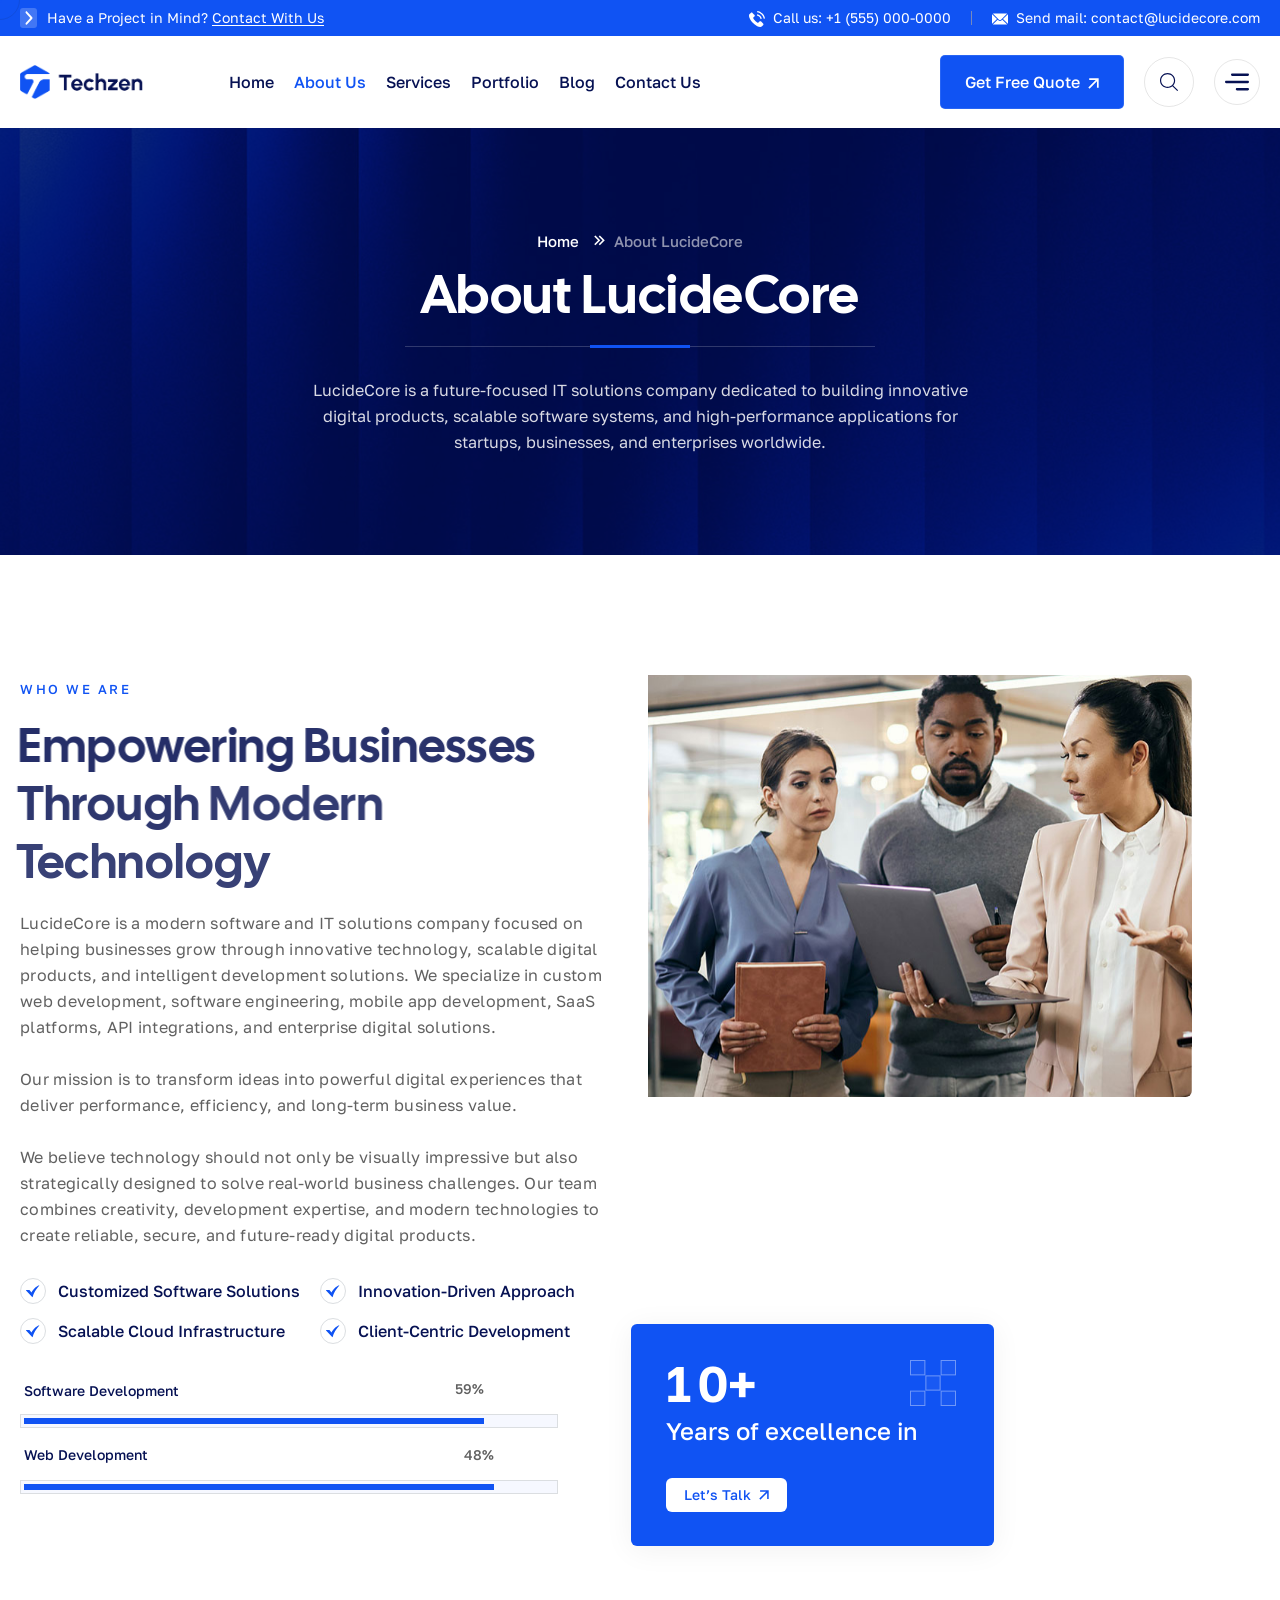
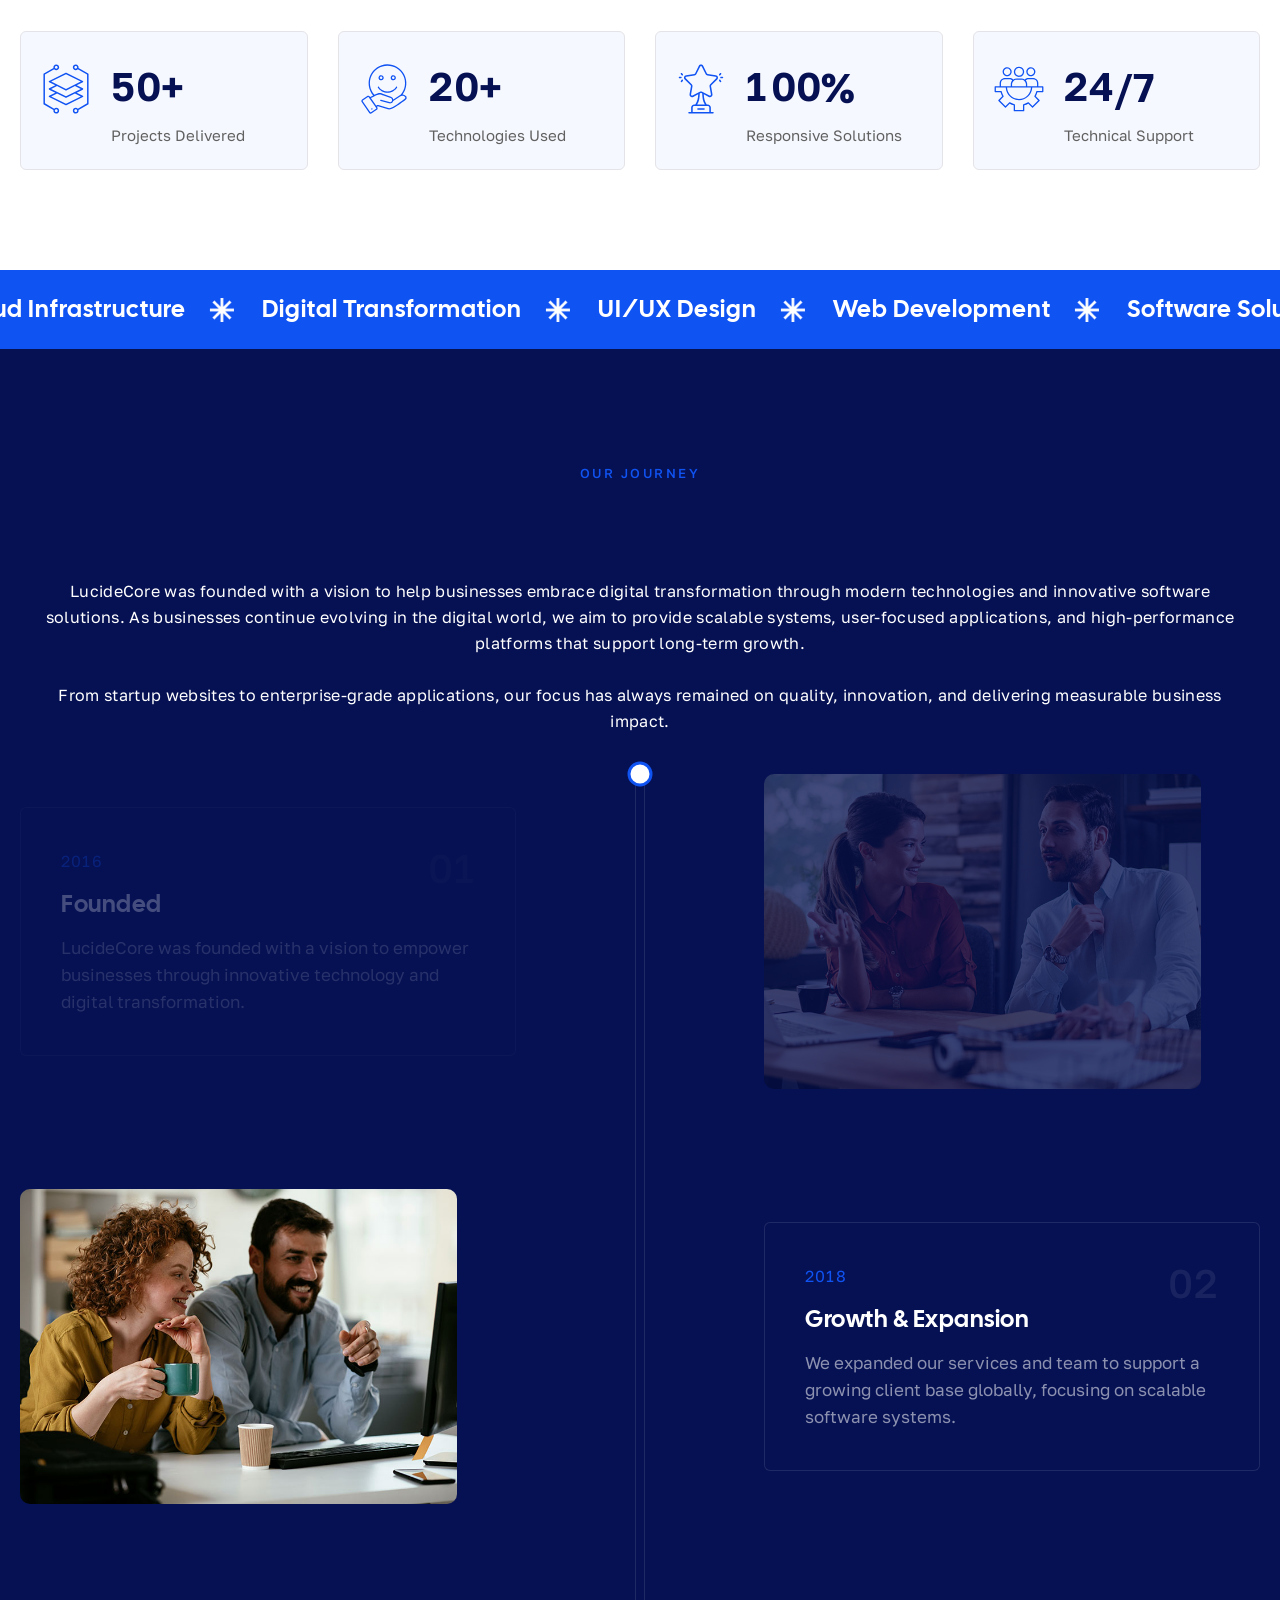
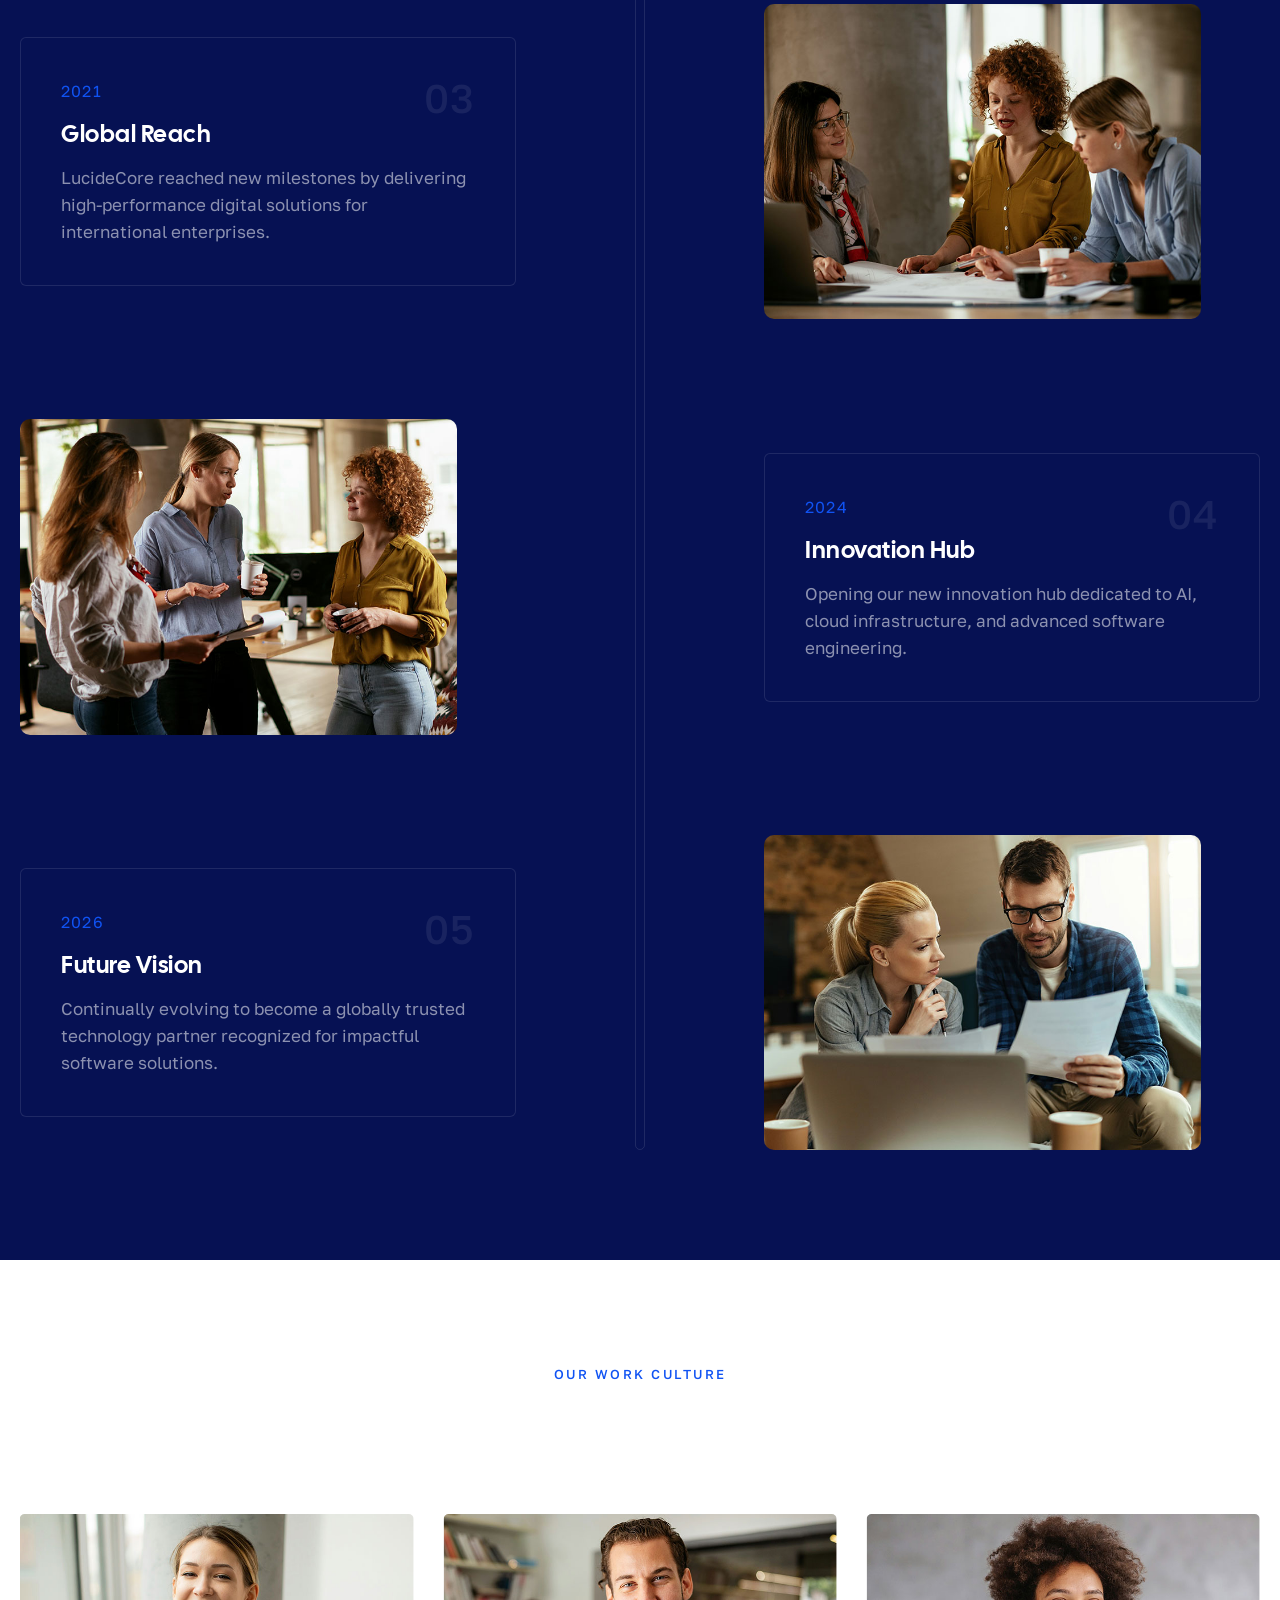
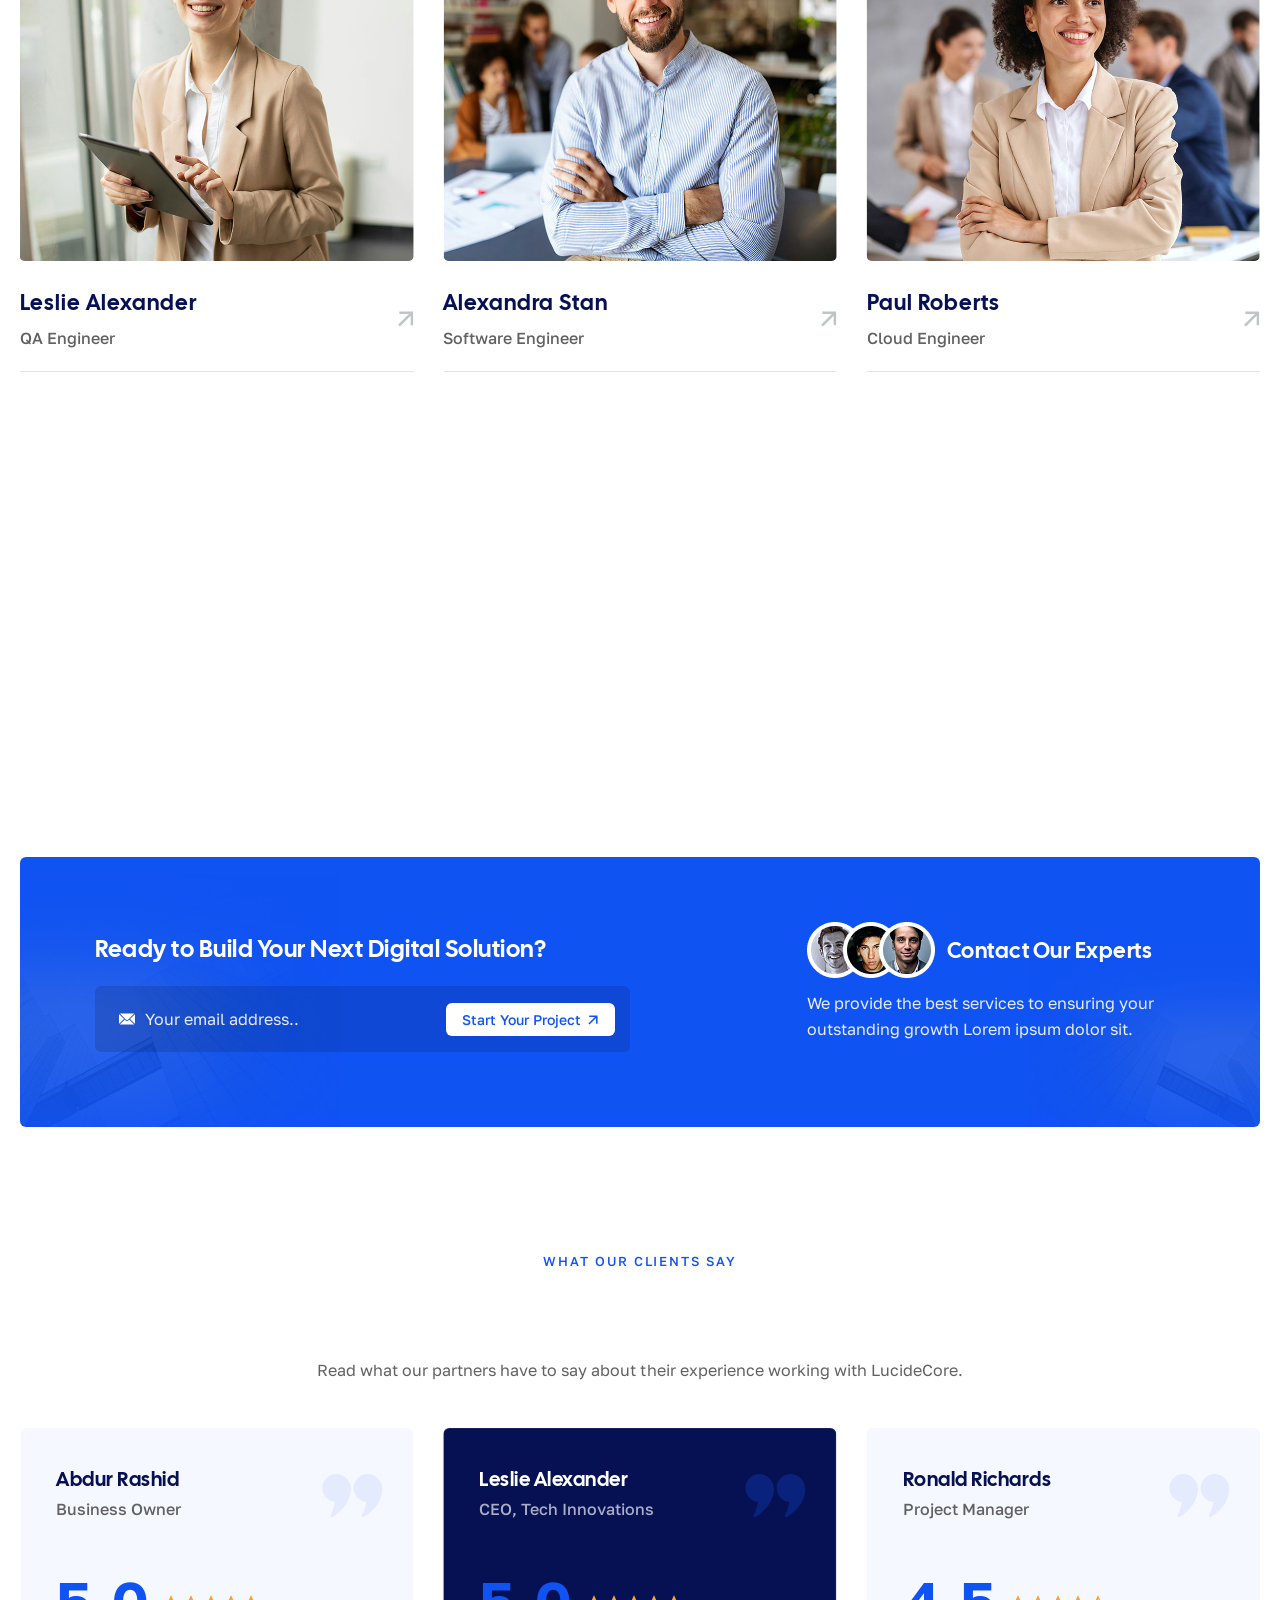
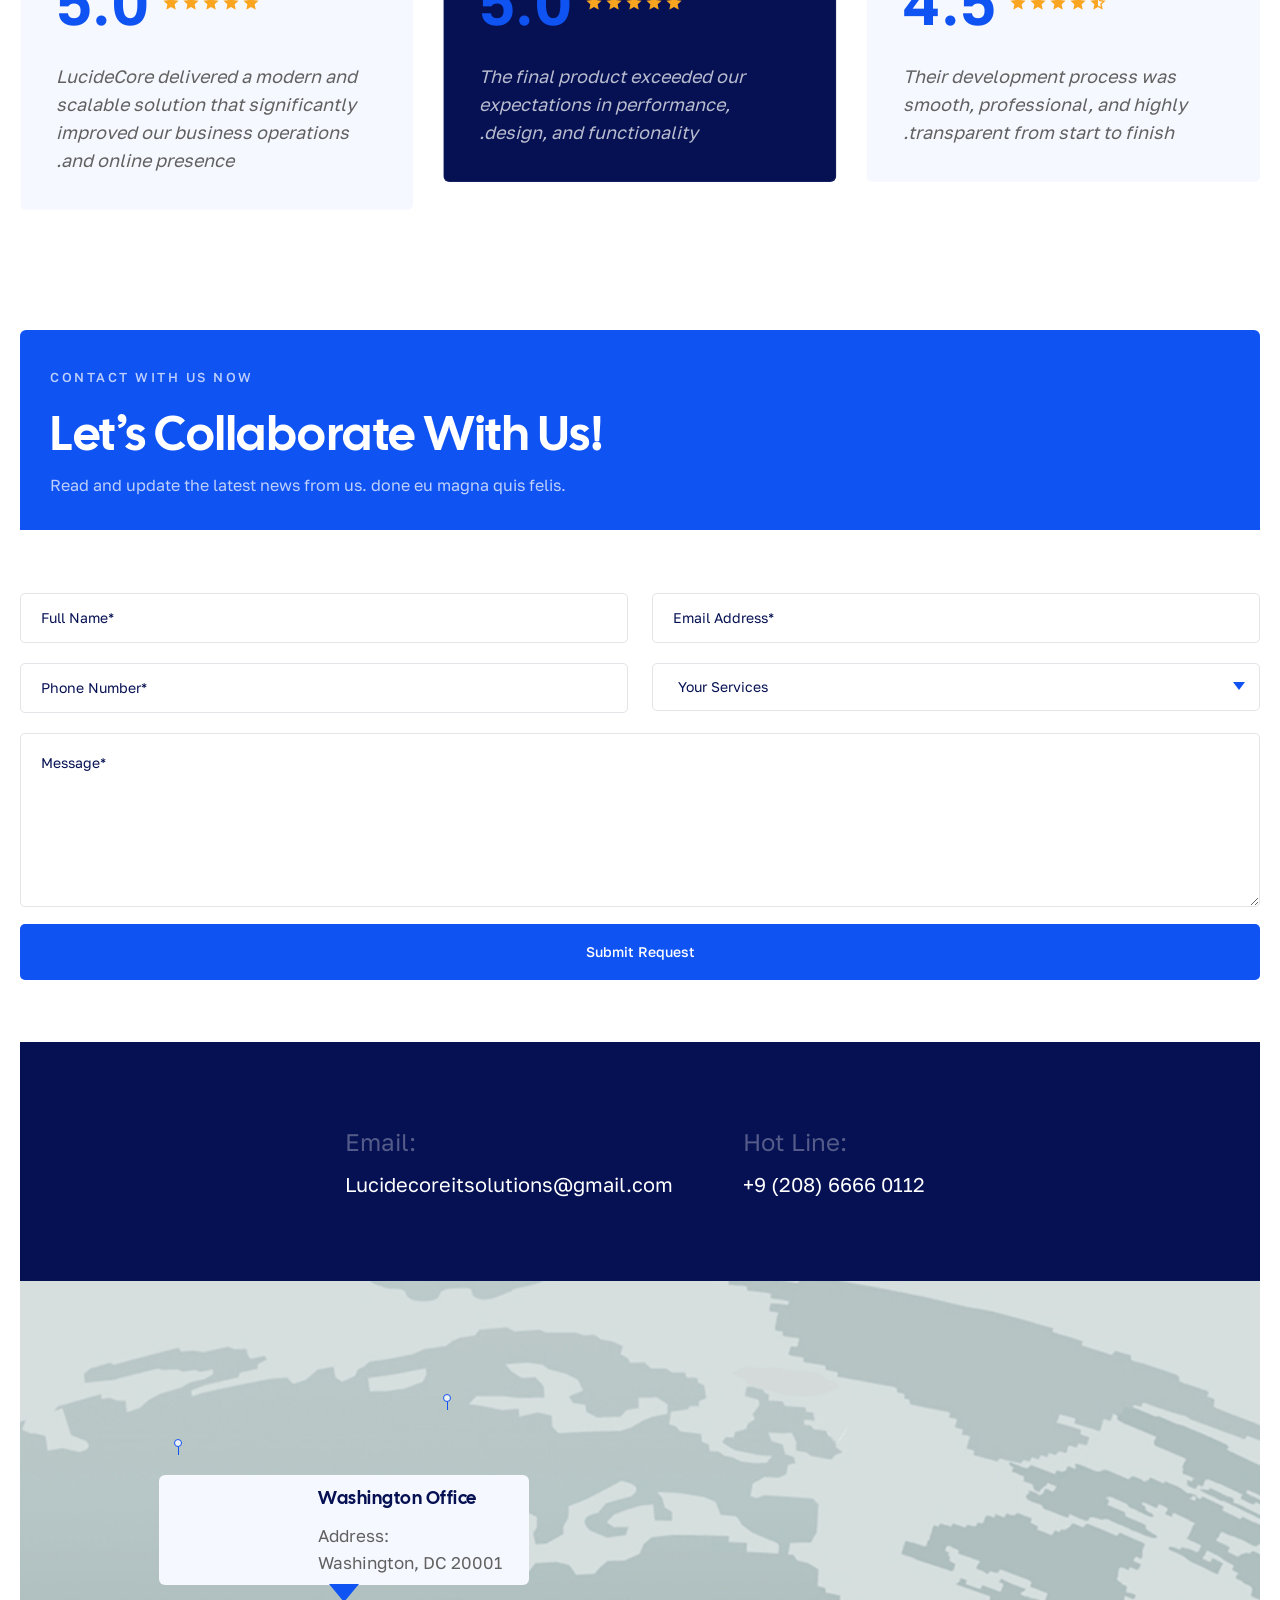
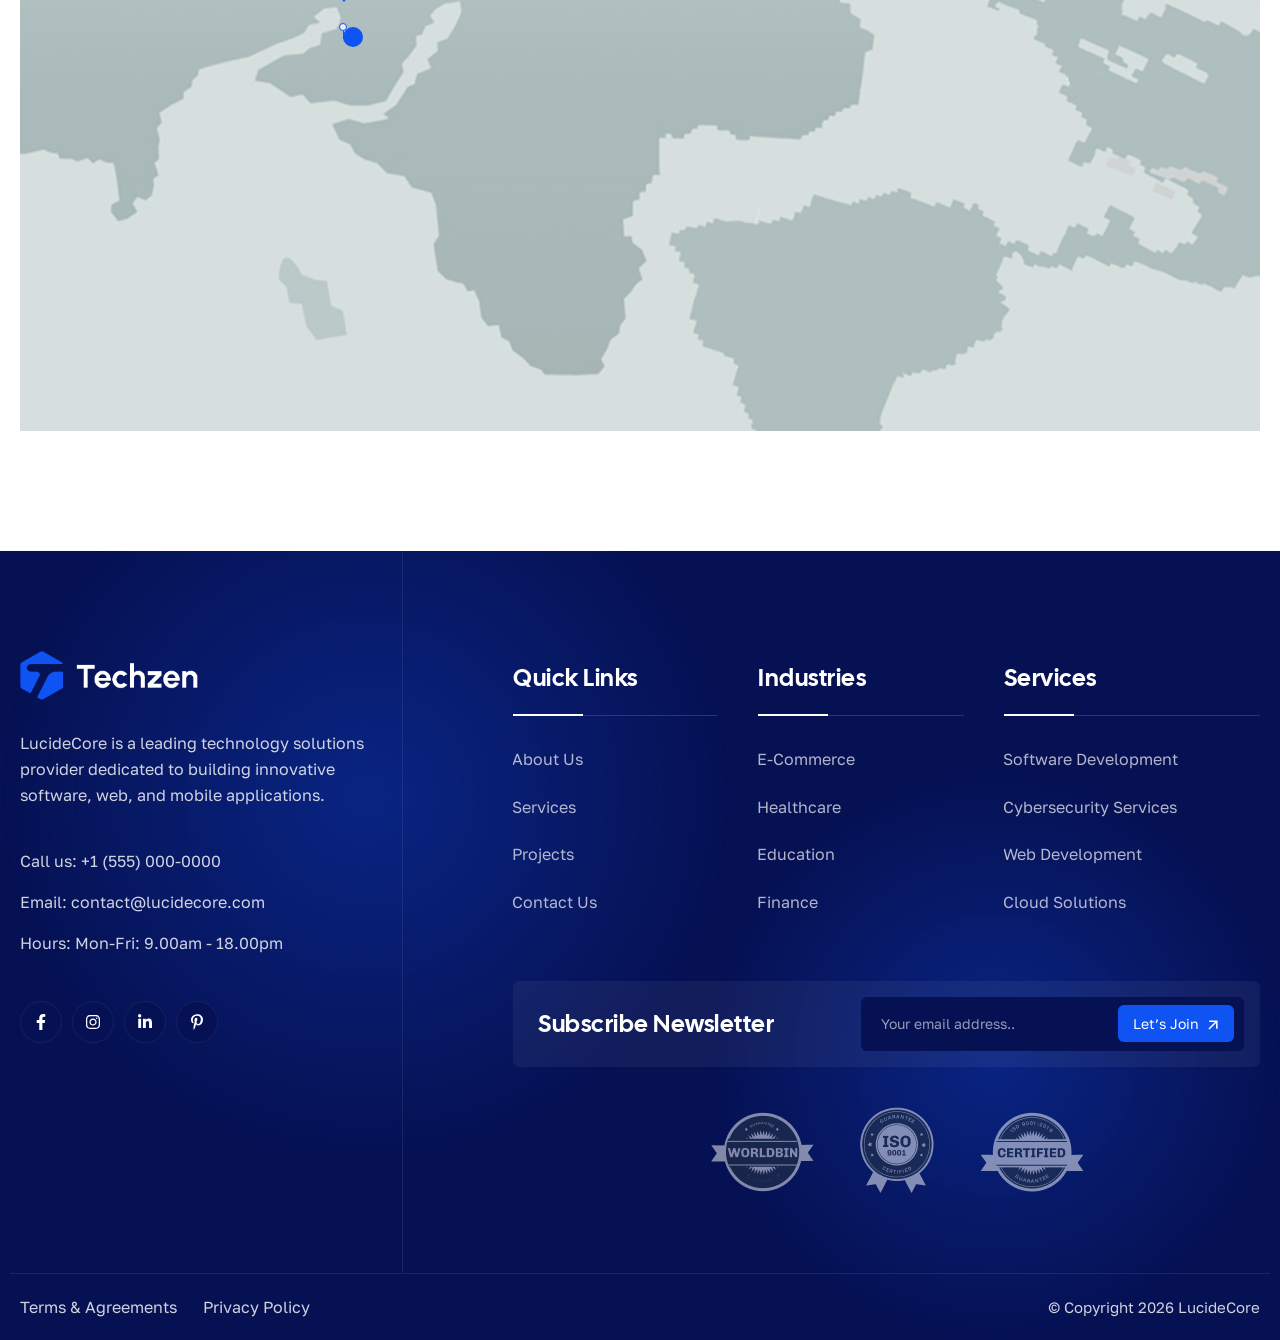
==== about.html @ 11ea6457 "ADD:navbar page content" ====
<!DOCTYPE html>
<html lang="en-US" class="rs-smoother-yes">
<head>
<meta charset="UTF-8">
<meta name="viewport" content="width=device-width, initial-scale=1">
<link rel="profile" href="//gmpg.org/xfn/11">
<title>About LucideCore | Modern IT Solutions & Software Development Company</title>
<meta name="description" content="Learn more about LucideCore, a modern IT solutions company specializing in web development, software solutions, mobile app development, SaaS platforms, and digital transformation services.">
<meta name='robots' content='max-image-preview:large' />
<link rel='dns-prefetch' href='//fonts.googleapis.com' />
<link rel="alternate" type="application/rss+xml" title="IT Solutions &raquo; Feed" href="#" />
<link rel="alternate" type="application/rss+xml" title="IT Solutions &raquo; Comments Feed" href="#" />
<link rel="alternate" title="oEmbed (JSON)" type="application/json+oembed" href="#" />
<link rel="alternate" title="oEmbed (XML)" type="text/xml+oembed" href="#" />
<style id='wp-img-auto-sizes-contain-inline-css' type='text/css'>
img:is([sizes=auto i],[sizes^="auto," i]){contain-intrinsic-size:3000px 1500px}
/*# sourceURL=wp-img-auto-sizes-contain-inline-css */
</style>
<style id='wp-emoji-styles-inline-css' type='text/css'>

	img.wp-smiley, img.emoji {
		display: inline !important;
		border: none !important;
		box-shadow: none !important;
		height: 1em !important;
		width: 1em !important;
		margin: 0 0.07em !important;
		vertical-align: -0.1em !important;
		background: none !important;
		padding: 0 !important;
	}
/*# sourceURL=wp-emoji-styles-inline-css */
</style>
<style id='classic-theme-styles-inline-css' type='text/css'>
/*! This file is auto-generated */
.wp-block-button__link{color:#fff;background-color:#32373c;border-radius:9999px;box-shadow:none;text-decoration:none;padding:calc(.667em + 2px) calc(1.333em + 2px);font-size:1.125em}.wp-block-file__button{background:#32373c;color:#fff;text-decoration:none}
/*# sourceURL=/wp-includes/css/classic-themes.min.css */
</style>
<style id='global-styles-inline-css' type='text/css'>
:root{--wp--preset--aspect-ratio--square: 1;--wp--preset--aspect-ratio--4-3: 4/3;--wp--preset--aspect-ratio--3-4: 3/4;--wp--preset--aspect-ratio--3-2: 3/2;--wp--preset--aspect-ratio--2-3: 2/3;--wp--preset--aspect-ratio--16-9: 16/9;--wp--preset--aspect-ratio--9-16: 9/16;--wp--preset--color--black: #000000;--wp--preset--color--cyan-bluish-gray: #abb8c3;--wp--preset--color--white: #ffffff;--wp--preset--color--pale-pink: #f78da7;--wp--preset--color--vivid-red: #cf2e2e;--wp--preset--color--luminous-vivid-orange: #ff6900;--wp--preset--color--luminous-vivid-amber: #fcb900;--wp--preset--color--light-green-cyan: #7bdcb5;--wp--preset--color--vivid-green-cyan: #00d084;--wp--preset--color--pale-cyan-blue: #8ed1fc;--wp--preset--color--vivid-cyan-blue: #0693e3;--wp--preset--color--vivid-purple: #9b51e0;--wp--preset--gradient--vivid-cyan-blue-to-vivid-purple: linear-gradient(135deg,rgb(6,147,227) 0%,rgb(155,81,224) 100%);--wp--preset--gradient--light-green-cyan-to-vivid-green-cyan: linear-gradient(135deg,rgb(122,220,180) 0%,rgb(0,208,130) 100%);--wp--preset--gradient--luminous-vivid-amber-to-luminous-vivid-orange: linear-gradient(135deg,rgb(252,185,0) 0%,rgb(255,105,0) 100%);--wp--preset--gradient--luminous-vivid-orange-to-vivid-red: linear-gradient(135deg,rgb(255,105,0) 0%,rgb(207,46,46) 100%);--wp--preset--gradient--very-light-gray-to-cyan-bluish-gray: linear-gradient(135deg,rgb(238,238,238) 0%,rgb(169,184,195) 100%);--wp--preset--gradient--cool-to-warm-spectrum: linear-gradient(135deg,rgb(74,234,220) 0%,rgb(151,120,209) 20%,rgb(207,42,186) 40%,rgb(238,44,130) 60%,rgb(251,105,98) 80%,rgb(254,248,76) 100%);--wp--preset--gradient--blush-light-purple: linear-gradient(135deg,rgb(255,206,236) 0%,rgb(152,150,240) 100%);--wp--preset--gradient--blush-bordeaux: linear-gradient(135deg,rgb(254,205,165) 0%,rgb(254,45,45) 50%,rgb(107,0,62) 100%);--wp--preset--gradient--luminous-dusk: linear-gradient(135deg,rgb(255,203,112) 0%,rgb(199,81,192) 50%,rgb(65,88,208) 100%);--wp--preset--gradient--pale-ocean: linear-gradient(135deg,rgb(255,245,203) 0%,rgb(182,227,212) 50%,rgb(51,167,181) 100%);--wp--preset--gradient--electric-grass: linear-gradient(135deg,rgb(202,248,128) 0%,rgb(113,206,126) 100%);--wp--preset--gradient--midnight: linear-gradient(135deg,rgb(2,3,129) 0%,rgb(40,116,252) 100%);--wp--preset--font-size--small: 13px;--wp--preset--font-size--medium: 20px;--wp--preset--font-size--large: 36px;--wp--preset--font-size--x-large: 42px;--wp--preset--spacing--20: 0.44rem;--wp--preset--spacing--30: 0.67rem;--wp--preset--spacing--40: 1rem;--wp--preset--spacing--50: 1.5rem;--wp--preset--spacing--60: 2.25rem;--wp--preset--spacing--70: 3.38rem;--wp--preset--spacing--80: 5.06rem;--wp--preset--shadow--natural: 6px 6px 9px rgba(0, 0, 0, 0.2);--wp--preset--shadow--deep: 12px 12px 50px rgba(0, 0, 0, 0.4);--wp--preset--shadow--sharp: 6px 6px 0px rgba(0, 0, 0, 0.2);--wp--preset--shadow--outlined: 6px 6px 0px -3px rgb(255, 255, 255), 6px 6px rgb(0, 0, 0);--wp--preset--shadow--crisp: 6px 6px 0px rgb(0, 0, 0);}:where(.is-layout-flex){gap: 0.5em;}:where(.is-layout-grid){gap: 0.5em;}body .is-layout-flex{display: flex;}.is-layout-flex{flex-wrap: wrap;align-items: center;}.is-layout-flex > :is(*, div){margin: 0;}body .is-layout-grid{display: grid;}.is-layout-grid > :is(*, div){margin: 0;}:where(.wp-block-columns.is-layout-flex){gap: 2em;}:where(.wp-block-columns.is-layout-grid){gap: 2em;}:where(.wp-block-post-template.is-layout-flex){gap: 1.25em;}:where(.wp-block-post-template.is-layout-grid){gap: 1.25em;}.has-black-color{color: var(--wp--preset--color--black) !important;}.has-cyan-bluish-gray-color{color: var(--wp--preset--color--cyan-bluish-gray) !important;}.has-white-color{color: var(--wp--preset--color--white) !important;}.has-pale-pink-color{color: var(--wp--preset--color--pale-pink) !important;}.has-vivid-red-color{color: var(--wp--preset--color--vivid-red) !important;}.has-luminous-vivid-orange-color{color: var(--wp--preset--color--luminous-vivid-orange) !important;}.has-luminous-vivid-amber-color{color: var(--wp--preset--color--luminous-vivid-amber) !important;}.has-light-green-cyan-color{color: var(--wp--preset--color--light-green-cyan) !important;}.has-vivid-green-cyan-color{color: var(--wp--preset--color--vivid-green-cyan) !important;}.has-pale-cyan-blue-color{color: var(--wp--preset--color--pale-cyan-blue) !important;}.has-vivid-cyan-blue-color{color: var(--wp--preset--color--vivid-cyan-blue) !important;}.has-vivid-purple-color{color: var(--wp--preset--color--vivid-purple) !important;}.has-black-background-color{background-color: var(--wp--preset--color--black) !important;}.has-cyan-bluish-gray-background-color{background-color: var(--wp--preset--color--cyan-bluish-gray) !important;}.has-white-background-color{background-color: var(--wp--preset--color--white) !important;}.has-pale-pink-background-color{background-color: var(--wp--preset--color--pale-pink) !important;}.has-vivid-red-background-color{background-color: var(--wp--preset--color--vivid-red) !important;}.has-luminous-vivid-orange-background-color{background-color: var(--wp--preset--color--luminous-vivid-orange) !important;}.has-luminous-vivid-amber-background-color{background-color: var(--wp--preset--color--luminous-vivid-amber) !important;}.has-light-green-cyan-background-color{background-color: var(--wp--preset--color--light-green-cyan) !important;}.has-vivid-green-cyan-background-color{background-color: var(--wp--preset--color--vivid-green-cyan) !important;}.has-pale-cyan-blue-background-color{background-color: var(--wp--preset--color--pale-cyan-blue) !important;}.has-vivid-cyan-blue-background-color{background-color: var(--wp--preset--color--vivid-cyan-blue) !important;}.has-vivid-purple-background-color{background-color: var(--wp--preset--color--vivid-purple) !important;}.has-black-border-color{border-color: var(--wp--preset--color--black) !important;}.has-cyan-bluish-gray-border-color{border-color: var(--wp--preset--color--cyan-bluish-gray) !important;}.has-white-border-color{border-color: var(--wp--preset--color--white) !important;}.has-pale-pink-border-color{border-color: var(--wp--preset--color--pale-pink) !important;}.has-vivid-red-border-color{border-color: var(--wp--preset--color--vivid-red) !important;}.has-luminous-vivid-orange-border-color{border-color: var(--wp--preset--color--luminous-vivid-orange) !important;}.has-luminous-vivid-amber-border-color{border-color: var(--wp--preset--color--luminous-vivid-amber) !important;}.has-light-green-cyan-border-color{border-color: var(--wp--preset--color--light-green-cyan) !important;}.has-vivid-green-cyan-border-color{border-color: var(--wp--preset--color--vivid-green-cyan) !important;}.has-pale-cyan-blue-border-color{border-color: var(--wp--preset--color--pale-cyan-blue) !important;}.has-vivid-cyan-blue-border-color{border-color: var(--wp--preset--color--vivid-cyan-blue) !important;}.has-vivid-purple-border-color{border-color: var(--wp--preset--color--vivid-purple) !important;}.has-vivid-cyan-blue-to-vivid-purple-gradient-background{background: var(--wp--preset--gradient--vivid-cyan-blue-to-vivid-purple) !important;}.has-light-green-cyan-to-vivid-green-cyan-gradient-background{background: var(--wp--preset--gradient--light-green-cyan-to-vivid-green-cyan) !important;}.has-luminous-vivid-amber-to-luminous-vivid-orange-gradient-background{background: var(--wp--preset--gradient--luminous-vivid-amber-to-luminous-vivid-orange) !important;}.has-luminous-vivid-orange-to-vivid-red-gradient-background{background: var(--wp--preset--gradient--luminous-vivid-orange-to-vivid-red) !important;}.has-very-light-gray-to-cyan-bluish-gray-gradient-background{background: var(--wp--preset--gradient--very-light-gray-to-cyan-bluish-gray) !important;}.has-cool-to-warm-spectrum-gradient-background{background: var(--wp--preset--gradient--cool-to-warm-spectrum) !important;}.has-blush-light-purple-gradient-background{background: var(--wp--preset--gradient--blush-light-purple) !important;}.has-blush-bordeaux-gradient-background{background: var(--wp--preset--gradient--blush-bordeaux) !important;}.has-luminous-dusk-gradient-background{background: var(--wp--preset--gradient--luminous-dusk) !important;}.has-pale-ocean-gradient-background{background: var(--wp--preset--gradient--pale-ocean) !important;}.has-electric-grass-gradient-background{background: var(--wp--preset--gradient--electric-grass) !important;}.has-midnight-gradient-background{background: var(--wp--preset--gradient--midnight) !important;}.has-small-font-size{font-size: var(--wp--preset--font-size--small) !important;}.has-medium-font-size{font-size: var(--wp--preset--font-size--medium) !important;}.has-large-font-size{font-size: var(--wp--preset--font-size--large) !important;}.has-x-large-font-size{font-size: var(--wp--preset--font-size--x-large) !important;}
:where(.wp-block-post-template.is-layout-flex){gap: 1.25em;}:where(.wp-block-post-template.is-layout-grid){gap: 1.25em;}
:where(.wp-block-term-template.is-layout-flex){gap: 1.25em;}:where(.wp-block-term-template.is-layout-grid){gap: 1.25em;}
:where(.wp-block-columns.is-layout-flex){gap: 2em;}:where(.wp-block-columns.is-layout-grid){gap: 2em;}
:root :where(.wp-block-pullquote){font-size: 1.5em;line-height: 1.6;}
/*# sourceURL=global-styles-inline-css */
</style>
<link rel='stylesheet' id='contact-form-7-css' href='css/styles.css' type='text/css' media='all' />
<link rel='stylesheet' id='sr7css-css' href='css/sr7.css' type='text/css' media='all' />
<link rel='stylesheet' id='rsaddons-pro-css-css' href='css/rsaddons.css' type='text/css' media='all' />
<link rel='stylesheet' id='headding-title-css' href='css/headding-title.css' type='text/css' media='all' />
<link rel='stylesheet' id='atropos-css' href='css/atropos.min.css' type='text/css' media='all' />
<link rel='stylesheet' id='aos-css' href='css/aos.css' type='text/css' media='all' />
<link rel='stylesheet' id='rselements-hero_slider-css' href='css/hero-slider-widget.css' type='text/css' media='all' />
<link rel='stylesheet' id='rselements-heading-css' href='css/heading.css' type='text/css' media='all' />
<link rel='stylesheet' id='rselements-team_member-css' href='css/team-member.css' type='text/css' media='all' />
<link rel='stylesheet' id='rselements-team_creative-css' href='css/team-creative.css' type='text/css' media='all' />
<link rel='stylesheet' id='rselements-portfolio_grid-css' href='css/portfolio-grid.css' type='text/css' media='all' />
<link rel='stylesheet' id='rselements-portfolio_slider-css' href='css/portfolio-slider.css' type='text/css' media='all' />
<link rel='stylesheet' id='rselements-counter-css' href='css/counter.css' type='text/css' media='all' />
<link rel='stylesheet' id='rselements-gallery_slider-css' href='css/gallery-slider-widget.css' type='text/css' media='all' />
<link rel='stylesheet' id='rselements-service_grid-css' href='css/rs-service-grid.css' type='text/css' media='all' />
<link rel='stylesheet' id='rselements-service_slider-css' href='css/service-slider-widget.css' type='text/css' media='all' />
<link rel='stylesheet' id='rselements-service_list-css' href='css/rs-service-list.css' type='text/css' media='all' />
<link rel='stylesheet' id='rselements-service_expand_effect-css' href='css/service-expand-effect.css' type='text/css' media='all' />
<link rel='stylesheet' id='rselements-search_result-css' href='css/rs-search-result.css' type='text/css' media='all' />
<link rel='stylesheet' id='rselements-video-css' href='css/rs-video.css' type='text/css' media='all' />
<link rel='stylesheet' id='rselements-gsap-marquee-slide-css' href='css/gsap-marquee-slide.css' type='text/css' media='all' />
<link rel='stylesheet' id='rselements-gsap-post-slider-css' href='css/gsap-post-slider.css' type='text/css' media='all' />
<link rel='stylesheet' id='rselements-gsap-image-trail-css' href='css/gsap-image-trail.css' type='text/css' media='all' />
<link rel='stylesheet' id='rselements-ajax-post-load-css' href='css/ajax-post-load.css' type='text/css' media='all' />
<link rel='stylesheet' id='rselements-service_circle-css' href='css/service-circle-widget.css' type='text/css' media='all' />
<link rel='stylesheet' id='rselements-button-css' href='css/button.css' type='text/css' media='all' />
<link rel='stylesheet' id='rselements-logo_widget-css' href='css/logo-widget.css' type='text/css' media='all' />
<link rel='stylesheet' id='rselements-animated_heading-css' href='css/animated-heading.css' type='text/css' media='all' />
<link rel='stylesheet' id='rselements-line_rain_animation-css' href='css/line-rain-animation.css' type='text/css' media='all' />
<link rel='stylesheet' id='rselements-image_animation_shape-css' href='css/image-animation.css' type='text/css' media='all' />
<link rel='stylesheet' id='rselements-features_list-css' href='css/feature-list.css' type='text/css' media='all' />
<link rel='stylesheet' id='rselements-breadcrumb-css' href='css/breadcrumb-widget.css' type='text/css' media='all' />
<link rel='stylesheet' id='rselements-newsletter-css' href='css/newsletter.css' type='text/css' media='all' />
<link rel='stylesheet' id='rselements-latest_blog-css' href='css/blog-grid.css' type='text/css' media='all' />
<link rel='stylesheet' id='rselements-latest_blog_slider-css' href='css/blog-slider.css' type='text/css' media='all' />
<link rel='stylesheet' id='rselements-post_navigation-css' href='css/post-navigation.css' type='text/css' media='all' />
<link rel='stylesheet' id='rselements-pricing_switcher-css' href='css/pricing-switcher.css' type='text/css' media='all' />
<link rel='stylesheet' id='rselements-hotspots_showcase-css' href='css/hotspot.css' type='text/css' media='all' />
<link rel='stylesheet' id='rselements-testimonial_slider-css' href='css/testimonial-slider-widget.css' type='text/css' media='all' />
<link rel='stylesheet' id='rselements-social-icons-css' href='css/rs-social-icons.css' type='text/css' media='all' />
<link rel='stylesheet' id='rselements-modal-box-css' href='css/modal.css' type='text/css' media='all' />
<link rel='stylesheet' id='rselements-header-offcanvas-css' href='css/header-offcanvas.css' type='text/css' media='all' />
<link rel='stylesheet' id='rselements-cf7-widget-css' href='css/cf7.css' type='text/css' media='all' />
<link rel='stylesheet' id='rselements-accordion-widget-css' href='css/rs-accordion.css' type='text/css' media='all' />
<link rel='stylesheet' id='rselements-advanced-tab-widget-css' href='css/advanced-tab.css' type='text/css' media='all' />
<link rel='stylesheet' id='rselements-button-rotating-widget-css' href='css/button-rotating.css' type='text/css' media='all' />
<link rel='stylesheet' id='rselements-project-information-css' href='css/project-information.css' type='text/css' media='all' />
<link rel='stylesheet' id='rselements-work-process-css' href='css/work-process.css' type='text/css' media='all' />
<link rel='stylesheet' id='rselements-history-timeline-css' href='css/history-timeline.css' type='text/css' media='all' />
<link rel='stylesheet' id='rselements-blog-posts-css' href='css/blog-posts.css' type='text/css' media='all' />
<link rel='stylesheet' id='marquee-slider-widget-css' href='css/marquee-slider-widget.css' type='text/css' media='all' />
<link rel='stylesheet' id='rselements-iconbox-widget-css' href='css/iconbox.css' type='text/css' media='all' />
<link rel='stylesheet' id='rselements-image-widget-css' href='css/image-widget.css' type='text/css' media='all' />
<link rel='stylesheet' id='rselements-progress-widget-css' href='css/rs-progress.css' type='text/css' media='all' />
<link rel='stylesheet' id='rselements-award-widget-css' href='css/award-widget.css' type='text/css' media='all' />
<link rel='stylesheet' id='rselements-brochures-css' href='css/brochures.css' type='text/css' media='all' />
<link rel='stylesheet' id='rselements-divider-css' href='css/divider.css' type='text/css' media='all' />
<link rel='stylesheet' id='datatables-css' href='css/datatables.min.css' type='text/css' media='all' />
<link rel='stylesheet' id='ultimate-data-table-style-css' href='css/el-ultimate-data-table.css' type='text/css' media='all' />
<link rel='stylesheet' id='boostrap-css' href='css/bootstrap.min.css' type='text/css' media='all' />
<link rel='stylesheet' id='remixicon-css' href='css/remixicon.css' type='text/css' media='all' />
<link rel='stylesheet' id='custom-icon-css' href='css/custom-icon.css' type='text/css' media='all' />
<link rel='stylesheet' id='owl-carousel-css' href='css/owl.carousel.css' type='text/css' media='all' />
<link rel='stylesheet' id='slick-css' href='css/slick.css' type='text/css' media='all' />
<link rel='stylesheet' id='magnific-popup-css' href='css/magnific-popup.css' type='text/css' media='all' />
<link rel='stylesheet' id='odometer-css-css' href='css/odometer.min.css' type='text/css' media='all' />
<link rel='stylesheet' id='lucidecore-style-default-css' href='css/default.css' type='text/css' media='all' />
<link rel='stylesheet' id='lucidecore-style-rsanimations-css' href='css/rsanimations.css' type='text/css' media='all' />
<link rel='stylesheet' id='lucidecore-style-responsive-css' href='css/responsive.css' type='text/css' media='all' />
<link rel='stylesheet' id='lucidecore-style-css' href='css/style.css' type='text/css' media='all' />
<link rel='stylesheet' id='lucidecore-google-fonts-css' href='https://fonts.googleapis.com/css?family=Golos%20Text:400,500,600,700,800,900|Cal%20Sans:400,500,600,700,800,900&#038;display=swap' type='text/css' media='all' />
<link rel='stylesheet' id='elementor-frontend-css' href='css/custom-frontend.min.css' type='text/css' media='all' />
<style id='elementor-frontend-inline-css' type='text/css'>
.e-heading-base a, .e-paragraph-base a { all: unset; cursor: pointer; }form[data-element_type="e-form"].form-state-success [data-element_type="e-form-success-message"],form[data-element_type="e-form"].form-state-error [data-element_type="e-form-error-message"]{ display: block; }
/*# sourceURL=elementor-frontend-inline-css */
</style>
<link rel='stylesheet' id='elementor-post-5256-css' href='css/post-5256.css' type='text/css' media='all' />
<link rel='stylesheet' id='e-animation-fadeInUp-css' href='css/fadeInUp.min.css' type='text/css' media='all' />
<link rel='stylesheet' id='elementor-post-1277-css' href='css/post-1277.css' type='text/css' media='all' />
<link rel='stylesheet' id='base-desktop-css' href='css/base-desktop.css' type='text/css' media='all' />
<link rel='stylesheet' id='rstb-frontend-css' href='css/rstb-frontend.min.css' type='text/css' media='all' />
<link rel='stylesheet' id='elementor-post-20-css' href='css/post-20.css' type='text/css' media='all' />
<link rel='stylesheet' id='elementor-post-35-css' href='css/post-35.css' type='text/css' media='all' />
<link rel='stylesheet' id='rs-swiper-css' href='css/rs-custom-swiper.min.css' type='text/css' media='all' />
<link rel='stylesheet' id='elementor-gf-maitree-css' href='https://fonts.googleapis.com/css?family=Maitree:100,100italic,200,200italic,300,300italic,400,400italic,500,500italic,600,600italic,700,700italic,800,800italic,900,900italic&#038;display=swap' type='text/css' media='all' />
<link rel='stylesheet' id='elementor-gf-roboto-css' href='https://fonts.googleapis.com/css?family=Roboto:100,100italic,200,200italic,300,300italic,400,400italic,500,500italic,600,600italic,700,700italic,800,800italic,900,900italic&#038;display=swap' type='text/css' media='all' />
<link rel='stylesheet' id='elementor-gf-golostext-css' href='https://fonts.googleapis.com/css?family=Golos+Text:100,100italic,200,200italic,300,300italic,400,400italic,500,500italic,600,600italic,700,700italic,800,800italic,900,900italic&#038;display=swap' type='text/css' media='all' />
<link rel='stylesheet' id='elementor-gf-calsans-css' href='https://fonts.googleapis.com/css?family=Cal+Sans:100,100italic,200,200italic,300,300italic,400,400italic,500,500italic,600,600italic,700,700italic,800,800italic,900,900italic&#038;display=swap' type='text/css' media='all' />
<script type="text/javascript" src="js/jquery.min.js" id="jquery-core-js"></script>
<script type="text/javascript" src="js/jquery-migrate.min.js" id="jquery-migrate-js"></script>
<script type="text/javascript" src="js/tptools.js" id="tp-tools-js" async="async" data-wp-strategy="async"></script>
<script type="text/javascript" src="js/sr7.js" id="sr7-js" async="async" data-wp-strategy="async"></script>
<script type="text/javascript" src="js/modernizr-2.8.3.min.js" id="modernizr-js"></script>
<link rel="https://api.w.org/" href="wp-json/" /><link rel="alternate" title="JSON" type="application/json" href="#" /><link rel="EditURI" type="application/rsd+xml" title="RSD" href="#" />
<meta name="generator" content="WordPress 6.9.4" />
<link rel="canonical" href="/about.html" />
<link rel='shortlink' href='#' />
<meta name="generator" content="Elementor 4.0.3; features: e_font_icon_svg, additional_custom_breakpoints; settings: css_print_method-external, google_font-enabled, font_display-swap">
			<style>
				.e-con.e-parent:nth-of-type(n+4):not(.e-lazyloaded):not(.e-no-lazyload),
				.e-con.e-parent:nth-of-type(n+4):not(.e-lazyloaded):not(.e-no-lazyload) * {
					background-image: none !important;
				}
				@media screen and (max-height: 1024px) {
					.e-con.e-parent:nth-of-type(n+3):not(.e-lazyloaded):not(.e-no-lazyload),
					.e-con.e-parent:nth-of-type(n+3):not(.e-lazyloaded):not(.e-no-lazyload) * {
						background-image: none !important;
					}
				}
				@media screen and (max-height: 640px) {
					.e-con.e-parent:nth-of-type(n+2):not(.e-lazyloaded):not(.e-no-lazyload),
					.e-con.e-parent:nth-of-type(n+2):not(.e-lazyloaded):not(.e-no-lazyload) * {
						background-image: none !important;
					}
				}
			</style>
			<link rel="preconnect" href="https://fonts.googleapis.com">
<link rel="preconnect" href="https://fonts.gstatic.com/" crossorigin>
<meta name="generator" content="Powered by Slider Revolution 6.7.41 - responsive, Mobile-Friendly Slider Plugin for WordPress with comfortable drag and drop interface." />
<link rel="icon" href="images/cropped-fav0-1-1-32x32.png" sizes="32x32" />
<link rel="icon" href="images/cropped-fav0-1-1-192x192.png" sizes="192x192" />
<link rel="apple-touch-icon" href="images/cropped-fav0-1-1-180x180.png" />
<meta name="msapplication-TileImage" content="images/cropped-fav0-1-1-270x270.png" />
<script>
	window._tpt			??= {};
	window.SR7			??= {};
	_tpt.R				??= {};
	_tpt.R.fonts		??= {};
	_tpt.R.fonts.customFonts??= {};
	SR7.devMode			=  false;
	SR7.F 				??= {};
	SR7.G				??= {};
	SR7.LIB				??= {};
	SR7.E				??= {};
	SR7.E.gAddons		??= {};
	SR7.E.php 			??= {};
	SR7.E.nonce			= 'a57f2eada0';
	SR7.E.ajaxurl		= '#';
	SR7.E.resturl		= 'wp-json/';
	SR7.E.slug_path		= 'revslider/revslider.php';
	SR7.E.slug			= 'revslider';
	SR7.E.plugin_url	= 'wp-content/plugins/revslider/';
	SR7.E.wp_plugin_url = 'css/';
	SR7.E.revision		= '6.7.41';
	SR7.E.fontBaseUrl	= '';
	SR7.G.breakPoints 	= [1240,1024,778,480];
	SR7.G.fSUVW 		= false;
	SR7.E.modules 		= ['module','page','slide','layer','draw','animate','srtools','canvas','defaults','carousel','navigation','media','modifiers','migration'];
	SR7.E.libs 			= ['WEBGL'];
	SR7.E.css 			= ['csslp','cssbtns','cssfilters','cssnav','cssmedia'];
	SR7.E.resources		= {};
	SR7.E.ytnc			= false;
	SR7.JSON			??= {};
/*! Slider Revolution 7.0 - Page Processor */
!function(){"use strict";window.SR7??={},window._tpt??={},SR7.version="Slider Revolution 6.7.16",_tpt.getMobileZoom=()=>_tpt.is_mobile?document.documentElement.clientWidth/window.innerWidth:1,_tpt.getWinDim=function(t){_tpt.screenHeightWithUrlBar??=window.innerHeight;let e=SR7.F?.modal?.visible&&SR7.M[SR7.F.module.getIdByAlias(SR7.F.modal.requested)];_tpt.scrollBar=window.innerWidth!==document.documentElement.clientWidth||e&&window.innerWidth!==e.c.module.clientWidth,_tpt.winW=_tpt.getMobileZoom()*window.innerWidth-(_tpt.scrollBar||"prepare"==t?_tpt.scrollBarW??_tpt.mesureScrollBar():0),_tpt.winH=_tpt.getMobileZoom()*window.innerHeight,_tpt.winWAll=document.documentElement.clientWidth},_tpt.getResponsiveLevel=function(t,e){return SR7.G.fSUVW?_tpt.closestGE(t,window.innerWidth):_tpt.closestGE(t,_tpt.winWAll)},_tpt.mesureScrollBar=function(){let t=document.createElement("div");return t.className="RSscrollbar-measure",t.style.width="100px",t.style.height="100px",t.style.overflow="scroll",t.style.position="absolute",t.style.top="-9999px",document.body.appendChild(t),_tpt.scrollBarW=t.offsetWidth-t.clientWidth,document.body.removeChild(t),_tpt.scrollBarW},_tpt.loadCSS=async function(t,e,s){return s?_tpt.R.fonts.required[e].status=1:(_tpt.R[e]??={},_tpt.R[e].status=1),new Promise((i,n)=>{if(_tpt.isStylesheetLoaded(t))s?_tpt.R.fonts.required[e].status=2:_tpt.R[e].status=2,i();else{const o=document.createElement("link");o.rel="stylesheet";let l="text",r="css";o["type"]=l+"/"+r,o.href=t,o.onload=()=>{s?_tpt.R.fonts.required[e].status=2:_tpt.R[e].status=2,i()},o.onerror=()=>{s?_tpt.R.fonts.required[e].status=3:_tpt.R[e].status=3,n(new Error(`Failed to load CSS: ${t}`))},document.head.appendChild(o)}})},_tpt.addContainer=function(t){const{tag:e="div",id:s,class:i,datas:n,textContent:o,iHTML:l}=t,r=document.createElement(e);if(s&&""!==s&&(r.id=s),i&&""!==i&&(r.className=i),n)for(const[t,e]of Object.entries(n))"style"==t?r.style.cssText=e:r.setAttribute(`data-${t}`,e);return o&&(r.textContent=o),l&&(r.innerHTML=l),r},_tpt.collector=function(){return{fragment:new DocumentFragment,add(t){var e=_tpt.addContainer(t);return this.fragment.appendChild(e),e},append(t){t.appendChild(this.fragment)}}},_tpt.isStylesheetLoaded=function(t){let e=t.split("?")[0];return Array.from(document.querySelectorAll('link[rel="stylesheet"], link[rel="preload"]')).some(t=>t.href.split("?")[0]===e)},_tpt.preloader={requests:new Map,preloaderTemplates:new Map,show:function(t,e){if(!e||!t)return;const{type:s,color:i}=e;if(s<0||"off"==s)return;const n=`preloader_${s}`;let o=this.preloaderTemplates.get(n);o||(o=this.build(s,i),this.preloaderTemplates.set(n,o)),this.requests.has(t)||this.requests.set(t,{count:0});const l=this.requests.get(t);clearTimeout(l.timer),l.count++,1===l.count&&(l.timer=setTimeout(()=>{l.preloaderClone=o.cloneNode(!0),l.anim&&l.anim.kill(),void 0!==_tpt.gsap?l.anim=_tpt.gsap.fromTo(l.preloaderClone,1,{opacity:0},{opacity:1}):l.preloaderClone.classList.add("sr7-fade-in"),t.appendChild(l.preloaderClone)},150))},hide:function(t){if(!this.requests.has(t))return;const e=this.requests.get(t);e.count--,e.count<0&&(e.count=0),e.anim&&e.anim.kill(),0===e.count&&(clearTimeout(e.timer),e.preloaderClone&&(e.preloaderClone.classList.remove("sr7-fade-in"),e.anim=_tpt.gsap.to(e.preloaderClone,.3,{opacity:0,onComplete:function(){e.preloaderClone.remove()}})))},state:function(t){if(!this.requests.has(t))return!1;return this.requests.get(t).count>0},build:(t,e="#ffffff",s="")=>{if(t<0||"off"===t)return null;const i=parseInt(t);if(t="prlt"+i,isNaN(i))return null;if(_tpt.loadCSS(SR7.E.plugin_url+"public/css/preloaders/t"+i+".css","preloader_"+t),isNaN(i)||i<6){const n=`background-color:${e}`,o=1===i||2==i?n:"",l=3===i||4==i?n:"",r=_tpt.collector();["dot1","dot2","bounce1","bounce2","bounce3"].forEach(t=>r.add({tag:"div",class:t,datas:{style:l}}));const d=_tpt.addContainer({tag:"sr7-prl",class:`${t} ${s}`,datas:{style:o}});return r.append(d),d}{let n={};if(7===i){let t;e.startsWith("#")?(t=e.replace("#",""),t=`rgba(${parseInt(t.substring(0,2),16)}, ${parseInt(t.substring(2,4),16)}, ${parseInt(t.substring(4,6),16)}, `):e.startsWith("rgb")&&(t=e.slice(e.indexOf("(")+1,e.lastIndexOf(")")).split(",").map(t=>t.trim()),t=`rgba(${t[0]}, ${t[1]}, ${t[2]}, `),t&&(n.style=`border-top-color: ${t}0.65); border-bottom-color: ${t}0.15); border-left-color: ${t}0.65); border-right-color: ${t}0.15)`)}else 12===i&&(n.style=`background:${e}`);const o=[10,0,4,2,5,9,0,4,4,2][i-6],l=_tpt.collector(),r=l.add({tag:"div",class:"sr7-prl-inner",datas:n});Array.from({length:o}).forEach(()=>r.appendChild(l.add({tag:"span",datas:{style:`background:${e}`}})));const d=_tpt.addContainer({tag:"sr7-prl",class:`${t} ${s}`});return l.append(d),d}}},SR7.preLoader={show:(t,e)=>{"off"!==(SR7.M[t]?.settings?.pLoader?.type??"off")&&_tpt.preloader.show(e||SR7.M[t].c.module,SR7.M[t]?.settings?.pLoader??{color:"#fff",type:10})},hide:(t,e)=>{"off"!==(SR7.M[t]?.settings?.pLoader?.type??"off")&&_tpt.preloader.hide(e||SR7.M[t].c.module)},state:(t,e)=>_tpt.preloader.state(e||SR7.M[t].c.module)},_tpt.prepareModuleHeight=function(t){window.SR7.M??={},window.SR7.M[t.id]??={},"ignore"==t.googleFont&&(SR7.E.ignoreGoogleFont=!0);let e=window.SR7.M[t.id];if(null==_tpt.scrollBarW&&_tpt.mesureScrollBar(),e.c??={},e.states??={},e.settings??={},e.settings.size??={},t.fixed&&(e.settings.fixed=!0),e.c.module=document.querySelector("sr7-module#"+t.id),e.c.adjuster=e.c.module.getElementsByTagName("sr7-adjuster")[0],e.c.content=e.c.module.getElementsByTagName("sr7-content")[0],"carousel"==t.type&&(e.c.carousel=e.c.content.getElementsByTagName("sr7-carousel")[0]),null==e.c.module||null==e.c.module)return;t.plType&&t.plColor&&(e.settings.pLoader={type:t.plType,color:t.plColor}),void 0===t.plType||"off"===t.plType||SR7.preLoader.state(t.id)&&SR7.preLoader.state(t.id,e.c.module)||SR7.preLoader.show(t.id,e.c.module),_tpt.winW||_tpt.getWinDim("prepare"),_tpt.getWinDim();let s=""+e.c.module.dataset?.modal;"modal"==s||"true"==s||"undefined"!==s&&"false"!==s||(e.settings.size.fullWidth=t.size.fullWidth,e.LEV??=_tpt.getResponsiveLevel(window.SR7.G.breakPoints,t.id),t.vpt=_tpt.fillArray(t.vpt,5),e.settings.vPort=t.vpt[e.LEV],void 0!==t.el&&"720"==t.el[4]&&t.gh[4]!==t.el[4]&&"960"==t.el[3]&&t.gh[3]!==t.el[3]&&"768"==t.el[2]&&t.gh[2]!==t.el[2]&&delete t.el,e.settings.size.height=null==t.el||null==t.el[e.LEV]||0==t.el[e.LEV]||"auto"==t.el[e.LEV]?_tpt.fillArray(t.gh,5,-1):_tpt.fillArray(t.el,5,-1),e.settings.size.width=_tpt.fillArray(t.gw,5,-1),e.settings.size.minHeight=_tpt.fillArray(t.mh??[0],5,-1),e.cacheSize={fullWidth:e.settings.size?.fullWidth,fullHeight:e.settings.size?.fullHeight},void 0!==t.off&&(t.off?.t&&(e.settings.size.m??={})&&(e.settings.size.m.t=t.off.t),t.off?.b&&(e.settings.size.m??={})&&(e.settings.size.m.b=t.off.b),t.off?.l&&(e.settings.size.p??={})&&(e.settings.size.p.l=t.off.l),t.off?.r&&(e.settings.size.p??={})&&(e.settings.size.p.r=t.off.r),e.offsetPrepared=!0),_tpt.updatePMHeight(t.id,t,!0))},_tpt.updatePMHeight=(t,e,s)=>{let i=SR7.M[t];var n=i.settings.size.fullWidth?_tpt.winW:i.c.module.parentNode.offsetWidth;n=0===n||isNaN(n)?_tpt.winW:n;let o=i.settings.size.width[i.LEV]||i.settings.size.width[i.LEV++]||i.settings.size.width[i.LEV--]||n,l=i.settings.size.height[i.LEV]||i.settings.size.height[i.LEV++]||i.settings.size.height[i.LEV--]||0,r=i.settings.size.minHeight[i.LEV]||i.settings.size.minHeight[i.LEV++]||i.settings.size.minHeight[i.LEV--]||0;if(l="auto"==l?0:l,l=parseInt(l),"carousel"!==e.type&&(n-=parseInt(e.onw??0)||0),i.MP=!i.settings.size.fullWidth&&n<o||_tpt.winW<o?Math.min(1,n/o):1,e.size.fullScreen||e.size.fullHeight){let t=parseInt(e.fho)||0,s=(""+e.fho).indexOf("%")>-1;e.newh=_tpt.winH-(s?_tpt.winH*t/100:t)}else e.newh=i.MP*Math.max(l,r);if(e.newh+=(parseInt(e.onh??0)||0)+(parseInt(e.carousel?.pt)||0)+(parseInt(e.carousel?.pb)||0),void 0!==e.slideduration&&(e.newh=Math.max(e.newh,parseInt(e.slideduration)/3)),e.shdw&&_tpt.buildShadow(e.id,e),i.c.adjuster.style.height=e.newh+"px",i.c.module.style.height=e.newh+"px",i.c.content.style.height=e.newh+"px",i.states.heightPrepared=!0,i.dims??={},i.dims.moduleRect=i.c.module.getBoundingClientRect(),i.c.content.style.left="-"+i.dims.moduleRect.left+"px",!i.settings.size.fullWidth)return s&&requestAnimationFrame(()=>{n!==i.c.module.parentNode.offsetWidth&&_tpt.updatePMHeight(e.id,e)}),void _tpt.bgStyle(e.id,e,window.innerWidth==_tpt.winW,!0);_tpt.bgStyle(e.id,e,window.innerWidth==_tpt.winW,!0),requestAnimationFrame(function(){s&&requestAnimationFrame(()=>{n!==i.c.module.parentNode.offsetWidth&&_tpt.updatePMHeight(e.id,e)})}),i.earlyResizerFunction||(i.earlyResizerFunction=function(){requestAnimationFrame(function(){_tpt.getWinDim(),_tpt.moduleDefaults(e.id,e),_tpt.updateSlideBg(t,!0)})},window.addEventListener("resize",i.earlyResizerFunction))},_tpt.buildShadow=function(t,e){let s=SR7.M[t];null==s.c.shadow&&(s.c.shadow=document.createElement("sr7-module-shadow"),s.c.shadow.classList.add("sr7-shdw-"+e.shdw),s.c.content.appendChild(s.c.shadow))},_tpt.bgStyle=async(t,e,s,i,n)=>{const o=SR7.M[t];if((e=e??o.settings).fixed&&!o.c.module.classList.contains("sr7-top-fixed")&&(o.c.module.classList.add("sr7-top-fixed"),o.c.module.style.position="fixed",o.c.module.style.width="100%",o.c.module.style.top="0px",o.c.module.style.left="0px",o.c.module.style.pointerEvents="none",o.c.module.style.zIndex=5e3,o.c.content.style.pointerEvents="none"),null==o.c.bgcanvas){let t=document.createElement("sr7-module-bg"),l=!1;if("string"==typeof e?.bg?.color&&e?.bg?.color.includes("{"))if(_tpt.gradient&&_tpt.gsap)e.bg.color=_tpt.gradient.convert(e.bg.color);else try{let t=JSON.parse(e.bg.color);(t?.orig||t?.string)&&(e.bg.color=JSON.parse(e.bg.color))}catch(t){return}let r="string"==typeof e?.bg?.color?e?.bg?.color||"transparent":e?.bg?.color?.string??e?.bg?.color?.orig??e?.bg?.color?.color??"transparent";if(t.style["background"+(String(r).includes("grad")?"":"Color")]=r,("transparent"!==r||n)&&(l=!0),o.offsetPrepared&&(t.style.visibility="hidden"),e?.bg?.image?.src&&(t.style.backgroundImage=`url(${e?.bg?.image.src})`,t.style.backgroundSize=""==(e.bg.image?.size??"")?"cover":e.bg.image.size,t.style.backgroundPosition=e.bg.image.position,t.style.backgroundRepeat=""==e.bg.image.repeat||null==e.bg.image.repeat?"no-repeat":e.bg.image.repeat,l=!0),!l)return;o.c.bgcanvas=t,e.size.fullWidth?t.style.width=_tpt.winW-(s&&_tpt.winH<document.body.offsetHeight?_tpt.scrollBarW:0)+"px":i&&(t.style.width=o.c.module.offsetWidth+"px"),e.sbt?.use?o.c.content.appendChild(o.c.bgcanvas):o.c.module.appendChild(o.c.bgcanvas)}o.c.bgcanvas.style.height=void 0!==e.newh?e.newh+"px":("carousel"==e.type?o.dims.module.h:o.dims.content.h)+"px",o.c.bgcanvas.style.left=!s&&e.sbt?.use||o.c.bgcanvas.closest("SR7-CONTENT")?"0px":"-"+(o?.dims?.moduleRect?.left??0)+"px"},_tpt.updateSlideBg=function(t,e){const s=SR7.M[t];let i=s.settings;s?.c?.bgcanvas&&(i.size.fullWidth?s.c.bgcanvas.style.width=_tpt.winW-(e&&_tpt.winH<document.body.offsetHeight?_tpt.scrollBarW:0)+"px":preparing&&(s.c.bgcanvas.style.width=s.c.module.offsetWidth+"px"))},_tpt.moduleDefaults=(t,e)=>{let s=SR7.M[t];null!=s&&null!=s.c&&null!=s.c.module&&(s.dims??={},s.dims.moduleRect=s.c.module.getBoundingClientRect(),s.c.content.style.left="-"+s.dims.moduleRect.left+"px",s.c.content.style.width=_tpt.winW-_tpt.scrollBarW+"px","carousel"==e.type&&(s.c.module.style.overflow="visible"),_tpt.bgStyle(t,e,window.innerWidth==_tpt.winW))},_tpt.getOffset=t=>{var e=t.getBoundingClientRect(),s=window.pageXOffset||document.documentElement.scrollLeft,i=window.pageYOffset||document.documentElement.scrollTop;return{top:e.top+i,left:e.left+s}},_tpt.fillArray=function(t,e){let s,i;t=Array.isArray(t)?t:[t];let n=Array(e),o=t.length;for(i=0;i<t.length;i++)n[i+(e-o)]=t[i],null==s&&"#"!==t[i]&&(s=t[i]);for(let t=0;t<e;t++)void 0!==n[t]&&"#"!=n[t]||(n[t]=s),s=n[t];return n},_tpt.closestGE=function(t,e){let s=Number.MAX_VALUE,i=-1;for(let n=0;n<t.length;n++)t[n]-1>=e&&t[n]-1-e<s&&(s=t[n]-1-e,i=n);return++i}}();</script>

    <style>
        :root {
            /* Colors */
                            --bodyColor: #616161;
            
                --primaryColor: #1053f3;
                --primaryColorRGB: 16,83,243;
                            --primaryForegroundColor: #ffffff;
                            --secondaryColor: #061153;
                            --titleColor: #061153;
                            --shadeColor: #f6f8ff;
                            --borderColor: #e3e3e8;
            
            /* Font Family */
                        
        }

        /* Container Size */
        
        /**
         * Body Typography
         */
                
        
                /**
         * Heading Typography
         */
                /* H1 Typography */
                                
        /* H2 Typography */
                                
        /* H3 Typography */
                                
        /* H4 Typography */
                                
        /* H5 Typography */
                                
        /* H6 Typography */
                                

        /* Start dynamic style for header section */
        
        

        
        
        
        
        
        
        /* Breadcrumbs style start */
                /* Breadcrumbs style end */

        /* Body Background Control Start */
                        /* Body Background Control End */

        /* Blog Page Color Start */
        
        /* Start Dynamic Style for Preloader Section */
        
        
                    .loader .loader-container:before{
                border-top-color:#1053f3            }
        
        
                /* End Dynamic Style for Preloader Section */

        /* Start Dynamic Style for 404 Page */
                /* End Dynamic Style for 404 Page */

                                        
        
                
        
                
        /* Start Dynamic Mobile Sidebar Menu Colors */
            /* Normal */
                        /* Hover */
                        /* Active */
                    /* End Dynamic Mobile Sidebar Menu Colors */

            </style>

    <script src="js/components.js" defer></script>
</head>

<body class="wp-singular page-template page-template-elementor_header_footer page page-id-1277 wp-theme-lucidecore gsap-enable rs-smoother-yes elementor-default elementor-template-full-width elementor-kit-5256 elementor-page elementor-page-1277">    
	
            <div id="pre-load">
            <button class="cancel-loader" type="button">Cancel Loader</button>
            <div id="loader" class="loader">
                <div class="loader-container">
                    <div class='loader-icon'><img src="images/fav0-1.png" alt="IT Solutions"></div>
                </div>
            </div>              
        </div>
        
    <div id="page" class="site">
        <header class="rstb-header"></header>        <div class="main-contain offcontents">		<div data-elementor-type="wp-post" data-elementor-id="1277" class="elementor elementor-1277">
				<div class="elementor-element elementor-element-809229b e-flex e-con-boxed e-con e-parent" data-id="809229b" data-element_type="container" data-e-type="container" data-settings="{&quot;background_background&quot;:&quot;classic&quot;}">
					<div class="e-con-inner">
				<div class="elementor-element elementor-element-e37483d gsap-move-no rs-tween_max_btn-no elementor-widget elementor-widget-rs-breadcrumb" data-id="e37483d" data-element_type="widget" data-e-type="widget" data-widget_type="rs-breadcrumb.default">
				<div class="elementor-widget-container">
					                    <div class="breadcrumb-area style3"> 
                <div class="breadcrumbs-inner"> 
                                        <span property="itemListElement" typeof="ListItem"><a property="item" typeof="WebPage" title="Go to IT Solutions." href="/index.html" class="home" ><span property="name">Home</span></a><meta property="position" content="1"></span> &gt; <span property="itemListElement" typeof="ListItem"><span property="name" class="post post-page current-item">About LucideCore</span><meta property="url" content="about.html"><meta property="position" content="2"></span>                </div>
            </div> 
          
    				</div>
				</div>
				<div class="elementor-element elementor-element-e8bd68f gsap-move-no rs-tween_max_btn-no elementor-widget elementor-widget-rstb-page-title" data-id="e8bd68f" data-element_type="widget" data-e-type="widget" data-widget_type="rstb-page-title.default">
					<h1 class="rstb-page-title">About LucideCore</h1>				</div>
				<div class="elementor-element elementor-element-a2f7e34 gsap-move-no rs-tween_max_btn-no elementor-widget elementor-widget-rs-divider" data-id="a2f7e34" data-element_type="widget" data-e-type="widget" data-widget_type="rs-divider.default">
				<div class="elementor-widget-container">
							<div class="rs-divider dot-enable">
			<span> </span>
					</div>

					</div>
				</div>
				<div class="elementor-element elementor-element-efca146 elementor-widget__width-initial elementor-widget-mobile__width-inherit gsap-move-no rs-tween_max_btn-no elementor-widget elementor-widget-rs-heading" data-id="efca146" data-element_type="widget" data-e-type="widget" data-widget_type="rs-heading.default">
				<div class="elementor-widget-container">
					
		<div class="prelements-heading default center  animate-  ">
			<div class="title-inner">
							</div>
							<div class="descripti">
					<p>LucideCore is a future-focused IT solutions company dedicated to building innovative digital products, scalable software systems, and high-performance applications for startups, businesses, and enterprises worldwide.</p>				</div>
					</div>
				</div>
				</div>
					</div>
				</div>
		<div class="elementor-element elementor-element-27923df e-flex e-con-boxed e-con e-parent" data-id="27923df" data-element_type="container" data-e-type="container">
					<div class="e-con-inner">
		<div class="elementor-element elementor-element-e713237 e-con-full e-flex e-con e-child" data-id="e713237" data-element_type="container" data-e-type="container">
		<div class="elementor-element elementor-element-2356332 e-con-full e-flex e-con e-child" data-id="2356332" data-element_type="container" data-e-type="container">
				<div class="elementor-element elementor-element-a4438eb gsap-move-no rs-tween_max_btn-no elementor-widget elementor-widget-rs-heading" data-id="a4438eb" data-element_type="widget" data-e-type="widget" data-widget_type="rs-heading.default">
				<div class="elementor-widget-container">
					
		<div class="prelements-heading default   animate-  ">
			<div class="title-inner">
									<span class="sub-text ">
						Who We Are					</span>
				<h2 class="title rs-split-text-enable split-in-left " data-split-type="words" data-duration="0.8" data-delay="0.02">Empowering Businesses Through Modern Technology</h2>			</div>
							<div class="descripti">
					<p>LucideCore is a modern software and IT solutions company focused on helping businesses grow through innovative technology, scalable digital products, and intelligent development solutions. We specialize in custom web development, software engineering, mobile app development, SaaS platforms, API integrations, and enterprise digital solutions. <br><br> Our mission is to transform ideas into powerful digital experiences that deliver performance, efficiency, and long-term business value. <br><br> We believe technology should not only be visually impressive but also strategically designed to solve real-world business challenges. Our team combines creativity, development expertise, and modern technologies to create reliable, secure, and future-ready digital products.</p>				</div>
					</div>
				</div>
				</div>
		<div class="elementor-element elementor-element-df7262b e-con-full e-flex e-con e-child" data-id="df7262b" data-element_type="container" data-e-type="container">
				<div class="elementor-element elementor-element-fe151a7 gsap-move-no rs-tween_max_btn-no elementor-widget elementor-widget-rsfeatureslist" data-id="fe151a7" data-element_type="widget" data-e-type="widget" data-widget_type="rsfeatureslist.default">
				<div class="elementor-widget-container">
					 

        <div class="rs-features-list-content top-image ">


            
            <div class="feature-content">
                                 
                
                                    <ul class="rs-features-list">
                                                    <li class="elementor-repeater-item-5da3397">
                                <svg xmlns="http://www.w3.org/2000/svg" width="12" height="10" viewBox="0 0 12 10" fill="none"><path d="M5.53798 9.63481C5.50614 9.6348 5.47466 9.62821 5.4455 9.61545C5.41633 9.60269 5.39013 9.58404 5.36852 9.56066L0.799591 4.61839C0.769134 4.58544 0.748942 4.54433 0.741488 4.50008C0.734034 4.45584 0.73964 4.41038 0.757622 4.36927C0.775603 4.32816 0.805178 4.29318 0.842729 4.26862C0.880279 4.24406 0.924175 4.23098 0.969045 4.23098H3.16828C3.2013 4.23098 3.23393 4.23807 3.26398 4.25176C3.29403 4.26545 3.32079 4.28542 3.34246 4.31034L4.86941 6.06705C5.03444 5.71429 5.35389 5.12694 5.91448 4.41123C6.74321 3.35315 8.28471 1.79705 10.922 0.392315C10.973 0.36517 11.0323 0.358125 11.0882 0.372571C11.1441 0.387016 11.1926 0.421903 11.2241 0.470342C11.2555 0.51878 11.2676 0.57725 11.2581 0.634205C11.2485 0.69116 11.218 0.742461 11.1724 0.777976C11.1624 0.785846 10.1455 1.58662 8.97521 3.05336C7.89817 4.40313 6.46643 6.61021 5.76191 9.45951C5.74954 9.50957 5.72075 9.55404 5.68015 9.58583C5.63955 9.61762 5.58947 9.6349 5.53791 9.6349L5.53798 9.63481Z" fill="black"></path></svg>                                <div class="list-feature-content">
                                    <span class="rs-feature-text">Customized Software Solutions</span>
                                </div>
                            </li>
                                                    <li class="elementor-repeater-item-6d66f2e">
                                <svg xmlns="http://www.w3.org/2000/svg" width="12" height="10" viewBox="0 0 12 10" fill="none"><path d="M5.53798 9.63481C5.50614 9.6348 5.47466 9.62821 5.4455 9.61545C5.41633 9.60269 5.39013 9.58404 5.36852 9.56066L0.799591 4.61839C0.769134 4.58544 0.748942 4.54433 0.741488 4.50008C0.734034 4.45584 0.73964 4.41038 0.757622 4.36927C0.775603 4.32816 0.805178 4.29318 0.842729 4.26862C0.880279 4.24406 0.924175 4.23098 0.969045 4.23098H3.16828C3.2013 4.23098 3.23393 4.23807 3.26398 4.25176C3.29403 4.26545 3.32079 4.28542 3.34246 4.31034L4.86941 6.06705C5.03444 5.71429 5.35389 5.12694 5.91448 4.41123C6.74321 3.35315 8.28471 1.79705 10.922 0.392315C10.973 0.36517 11.0323 0.358125 11.0882 0.372571C11.1441 0.387016 11.1926 0.421903 11.2241 0.470342C11.2555 0.51878 11.2676 0.57725 11.2581 0.634205C11.2485 0.69116 11.218 0.742461 11.1724 0.777976C11.1624 0.785846 10.1455 1.58662 8.97521 3.05336C7.89817 4.40313 6.46643 6.61021 5.76191 9.45951C5.74954 9.50957 5.72075 9.55404 5.68015 9.58583C5.63955 9.61762 5.58947 9.6349 5.53791 9.6349L5.53798 9.63481Z" fill="black"></path></svg>                                <div class="list-feature-content">
                                    <span class="rs-feature-text">Scalable Cloud Infrastructure</span>
                                </div>
                            </li>
                                            </ul>
                            </div>  

        </div>
        				</div>
				</div>
				<div class="elementor-element elementor-element-b2833ad gsap-move-no rs-tween_max_btn-no elementor-widget elementor-widget-rsfeatureslist" data-id="b2833ad" data-element_type="widget" data-e-type="widget" data-widget_type="rsfeatureslist.default">
				<div class="elementor-widget-container">
					 

        <div class="rs-features-list-content top-image ">


            
            <div class="feature-content">
                                 
                
                                    <ul class="rs-features-list">
                                                    <li class="elementor-repeater-item-5da3397">
                                <svg xmlns="http://www.w3.org/2000/svg" width="12" height="10" viewBox="0 0 12 10" fill="none"><path d="M5.53798 9.63481C5.50614 9.6348 5.47466 9.62821 5.4455 9.61545C5.41633 9.60269 5.39013 9.58404 5.36852 9.56066L0.799591 4.61839C0.769134 4.58544 0.748942 4.54433 0.741488 4.50008C0.734034 4.45584 0.73964 4.41038 0.757622 4.36927C0.775603 4.32816 0.805178 4.29318 0.842729 4.26862C0.880279 4.24406 0.924175 4.23098 0.969045 4.23098H3.16828C3.2013 4.23098 3.23393 4.23807 3.26398 4.25176C3.29403 4.26545 3.32079 4.28542 3.34246 4.31034L4.86941 6.06705C5.03444 5.71429 5.35389 5.12694 5.91448 4.41123C6.74321 3.35315 8.28471 1.79705 10.922 0.392315C10.973 0.36517 11.0323 0.358125 11.0882 0.372571C11.1441 0.387016 11.1926 0.421903 11.2241 0.470342C11.2555 0.51878 11.2676 0.57725 11.2581 0.634205C11.2485 0.69116 11.218 0.742461 11.1724 0.777976C11.1624 0.785846 10.1455 1.58662 8.97521 3.05336C7.89817 4.40313 6.46643 6.61021 5.76191 9.45951C5.74954 9.50957 5.72075 9.55404 5.68015 9.58583C5.63955 9.61762 5.58947 9.6349 5.53791 9.6349L5.53798 9.63481Z" fill="black"></path></svg>                                <div class="list-feature-content">
                                    <span class="rs-feature-text">Innovation-Driven Approach</span>
                                </div>
                            </li>
                                                    <li class="elementor-repeater-item-6d66f2e">
                                <svg xmlns="http://www.w3.org/2000/svg" width="12" height="10" viewBox="0 0 12 10" fill="none"><path d="M5.53798 9.63481C5.50614 9.6348 5.47466 9.62821 5.4455 9.61545C5.41633 9.60269 5.39013 9.58404 5.36852 9.56066L0.799591 4.61839C0.769134 4.58544 0.748942 4.54433 0.741488 4.50008C0.734034 4.45584 0.73964 4.41038 0.757622 4.36927C0.775603 4.32816 0.805178 4.29318 0.842729 4.26862C0.880279 4.24406 0.924175 4.23098 0.969045 4.23098H3.16828C3.2013 4.23098 3.23393 4.23807 3.26398 4.25176C3.29403 4.26545 3.32079 4.28542 3.34246 4.31034L4.86941 6.06705C5.03444 5.71429 5.35389 5.12694 5.91448 4.41123C6.74321 3.35315 8.28471 1.79705 10.922 0.392315C10.973 0.36517 11.0323 0.358125 11.0882 0.372571C11.1441 0.387016 11.1926 0.421903 11.2241 0.470342C11.2555 0.51878 11.2676 0.57725 11.2581 0.634205C11.2485 0.69116 11.218 0.742461 11.1724 0.777976C11.1624 0.785846 10.1455 1.58662 8.97521 3.05336C7.89817 4.40313 6.46643 6.61021 5.76191 9.45951C5.74954 9.50957 5.72075 9.55404 5.68015 9.58583C5.63955 9.61762 5.58947 9.6349 5.53791 9.6349L5.53798 9.63481Z" fill="black"></path></svg>                                <div class="list-feature-content">
                                    <span class="rs-feature-text">Client-Centric Development</span>
                                </div>
                            </li>
                                            </ul>
                            </div>  

        </div>
        				</div>
				</div>
				</div>
				<div class="elementor-element elementor-element-5527574 elementor-widget__width-initial gsap-move-no rs-tween_max_btn-no elementor-widget elementor-widget-rs-progress" data-id="5527574" data-element_type="widget" data-e-type="widget" data-widget_type="rs-progress.default">
				<div class="elementor-widget-container">
					
		<div class="rs-skill-bar basic  style3 "> 
			<div class="skillbar layout-style-horizontal" data-percent="95"> 
															<span class="skillbar-title">Software Development</span>
					
					<p class="skillbar-bar style-horizontal">
																					<span class="skill-bar-percent tooltip-style"></span> 
																		</p>
									        	</div>
        </div>
        <script type="text/javascript">
			jQuery(function($){ 
				$('.skillbar').skillBars({  
					from: 0,
					speed: 4000,
					interval: 100,  
					decimals: 0,    
				});
			});
		</script>

						</div>
				</div>
				<div class="elementor-element elementor-element-93597cd elementor-widget__width-initial gsap-move-no rs-tween_max_btn-no elementor-widget elementor-widget-rs-progress" data-id="93597cd" data-element_type="widget" data-e-type="widget" data-widget_type="rs-progress.default">
				<div class="elementor-widget-container">
					
		<div class="rs-skill-bar basic  style3 "> 
			<div class="skillbar layout-style-horizontal" data-percent="97"> 
															<span class="skillbar-title">Web Development</span>
					
					<p class="skillbar-bar style-horizontal">
																					<span class="skill-bar-percent tooltip-style"></span> 
																		</p>
									        	</div>
        </div>
        <script type="text/javascript">
			jQuery(function($){ 
				$('.skillbar').skillBars({  
					from: 0,
					speed: 4000,
					interval: 100,  
					decimals: 0,    
				});
			});
		</script>

						</div>
				</div>
				</div>
		<div class="elementor-element elementor-element-9044370 e-con-full e-flex e-con e-child" data-id="9044370" data-element_type="container" data-e-type="container">
				<div class="elementor-element elementor-element-c007c82 gsap-move-no rs-tween_max_btn-no elementor-widget elementor-widget-rs-image" data-id="c007c82" data-element_type="widget" data-e-type="widget" data-widget_type="rs-image.default">
				<div class="elementor-widget-container">
					
        


        <div class="rs-image     scroll_reveal reveal_left" >


                                                        <img decoding="async" class="rs-multi-image  reverse- blend_unset" src="images/about-it-dimg1-xxx1-min.jpg" alt="about-it-dimg1-xxx1-min"/>
                                </div>   
        				</div>
				</div>
		<div class="elementor-element elementor-element-da1210a e-con-full e-flex elementor-invisible e-con e-child" data-id="da1210a" data-element_type="container" data-e-type="container" data-settings="{&quot;background_background&quot;:&quot;classic&quot;,&quot;position&quot;:&quot;absolute&quot;,&quot;animation&quot;:&quot;fadeInUp&quot;}">
				<div class="elementor-element elementor-element-6359968 gsap-move-no rs-tween_max_btn-no elementor-widget elementor-widget-rs-counter" data-id="6359968" data-element_type="widget" data-e-type="widget" data-widget_type="rs-counter.default">
				<div class="elementor-widget-container">
										<div class="counter-top-area">
				<div class="rs-counter-list">
										<div class="count-text">
						<div class="count-number">
															<span class="id-6359968 rs-counter odometer">10</span>
															<span class="prefix">
									+								</span>
													</div>
													<span class="title">Years of excellence in</span>
																	</div>
				</div>
			</div>
				<script>
			jQuery(document).ready(function($) {
				var delay = 0;
				setTimeout(function() {
					$(".odometer.id-6359968").each(function () {
						var countNumber = 10;
						countNumber = countNumber.toString();
						var digits = countNumber.length;
						var zeros = "0".repeat(digits);
						$(this).html(zeros);
					});
				
					$('.odometer.id-6359968').appear(function () {
						$(this).each(function () {
							var countNumber = 10;
							$(this).html(countNumber);
						});
					});
				}, delay);
			});

		</script>
				</div>
				</div>
				<div class="elementor-element elementor-element-dbb712d gsap-move-no rs-tween_max_btn-no elementor-invisible elementor-widget elementor-widget-rs-button" data-id="dbb712d" data-element_type="widget" data-e-type="widget" data-settings="{&quot;_animation&quot;:&quot;fadeInUp&quot;}" data-widget_type="rs-button.default">
				<div class="elementor-widget-container">
							<div class="rs-button style1 unique-46948">

			
							<a class="rs-btn anim-dir-angle " href="appointment.html" >	
					<span class="rs-btn-active"><span>Let’s Talk</span> </span>
											<em>
							<svg xmlns="http://www.w3.org/2000/svg" viewBox="0 0 16 17"><path d="M13.338 5.04405L1.88204 16.5L0 14.618L11.4546 3.16201H1.35896V0.5H16V15.141H13.338V5.04405Z"></path></svg>							<svg xmlns="http://www.w3.org/2000/svg" viewBox="0 0 16 17"><path d="M13.338 5.04405L1.88204 16.5L0 14.618L11.4546 3.16201H1.35896V0.5H16V15.141H13.338V5.04405Z"></path></svg>						</em>	
						

									</a>
					</div>
					</div>
				</div>
				</div>
				</div>
				</div>
					</div>
				</div>
		<div class="elementor-element elementor-element-98152ca e-flex e-con-boxed e-con e-parent" data-id="98152ca" data-element_type="container" data-e-type="container">
					<div class="e-con-inner">
		<div class="elementor-element elementor-element-3c07f73 e-con-full e-flex e-con e-child" data-id="3c07f73" data-element_type="container" data-e-type="container">
				<div class="elementor-element elementor-element-220f370 gsap-move-no rs-tween_max_btn-no elementor-widget elementor-widget-rs-counter" data-id="220f370" data-element_type="widget" data-e-type="widget" data-widget_type="rs-counter.default">
				<div class="elementor-widget-container">
										<div class="counter-top-area">
				<div class="rs-counter-list">
											<div class="counter-icon">
															<svg xmlns="http://www.w3.org/2000/svg" viewBox="0 0 36 38"><path fill-rule="evenodd" clip-rule="evenodd" d="M10.5959 36.5456C10.0034 36.5456 9.52067 36.0625 9.52067 35.4686C9.52067 34.8755 10.0034 34.3925 10.5959 34.3925C11.1884 34.3925 11.6758 34.8756 11.6758 35.4686C11.6758 36.0626 11.1884 36.5456 10.5959 36.5456ZM10.5959 1.45436C11.1884 1.45436 11.6758 1.93651 11.6758 2.53042C11.6758 3.12345 11.1884 3.60657 10.5959 3.60657C10.0034 3.60657 9.52067 3.12345 9.52067 2.53042C9.52067 1.93651 10.0034 1.45436 10.5959 1.45436ZM10.5959 33.2605C9.97941 33.2605 9.42519 33.5147 9.02373 33.9232L1.98989 29.9241V8.07486L9.02373 4.07676C9.4251 4.48481 9.97941 4.73861 10.5959 4.73861C11.8144 4.73861 12.8035 3.74755 12.8035 2.53051C12.8035 1.3125 11.8144 0.322415 10.5959 0.322415C9.13189 0.322415 8.09401 1.71968 8.45992 3.09248L1.14413 7.25303C1.05726 7.30259 0.985011 7.3742 0.934672 7.46062C0.884332 7.54704 0.857686 7.64521 0.857422 7.74521V30.2539C0.857515 30.354 0.884089 30.4522 0.934446 30.5387C0.984803 30.6251 1.05715 30.6967 1.14413 30.7461L8.45992 34.9067C8.09401 36.2795 9.13215 37.6777 10.5959 37.6777C11.8144 37.6777 12.8035 36.6867 12.8035 35.4687C12.8035 34.2515 11.8143 33.2605 10.5959 33.2605ZM25.3994 36.5456C24.8069 36.5456 24.3242 36.0625 24.3242 35.4686C24.3242 34.8755 24.8068 34.3925 25.3994 34.3925C25.992 34.3925 26.4746 34.8756 26.4746 35.4686C26.4746 36.0626 25.9919 36.5456 25.3994 36.5456ZM25.3994 3.60657C24.8069 3.60657 24.3242 3.12345 24.3242 2.53042C24.3242 1.93651 24.8068 1.45436 25.3994 1.45436C25.992 1.45436 26.4746 1.93651 26.4746 2.53042C26.4746 3.12345 25.9919 3.60657 25.3994 3.60657ZM34.8511 7.25294L27.5353 3.09239C27.9013 1.72012 26.8636 0.322327 25.3994 0.322327C24.1809 0.322327 23.1917 1.31241 23.1917 2.53042C23.1917 3.74746 24.1809 4.73852 25.3994 4.73852C26.0158 4.73852 26.5749 4.48481 26.9763 4.07667L34.0101 8.07477V29.9241L26.9763 33.9232C26.5749 33.5146 26.0158 33.2605 25.3994 33.2605C24.1809 33.2605 23.1917 34.2515 23.1917 35.4686C23.1917 36.6866 24.1809 37.6776 25.3994 37.6776C26.8634 37.6776 27.9013 36.279 27.5353 34.9066L34.8511 30.746C34.9394 30.6977 35.013 30.6265 35.0643 30.5399C35.1155 30.4533 35.1426 30.3545 35.1426 30.2539V7.74513C35.1426 7.54202 35.0327 7.35423 34.8511 7.25294ZM17.9976 30.2194L6.72535 24.6507L11.1693 22.4564L17.7491 25.7063C17.9045 25.785 18.0931 25.7837 18.2509 25.7063L24.826 22.4564L29.2699 24.6507L17.9976 30.2194ZM6.72535 18.9997L11.1693 16.8054L17.7491 20.0547C17.9063 20.1339 18.0918 20.1324 18.2509 20.0547L24.826 16.8054L29.2699 18.9997L17.9976 24.5676L6.72535 18.9997ZM6.72535 13.3483L17.9976 7.78041L29.2699 13.3483L17.9976 18.9161L6.72535 13.3483ZM31.1144 24.6507C31.1144 24.8667 30.9901 25.0626 30.799 25.1587L18.2509 31.3582C18.0922 31.4346 17.9059 31.4361 17.7491 31.3572L5.19617 25.1587C4.77782 24.9503 4.77677 24.3517 5.19617 24.1437L9.8886 21.8252L5.19617 19.5072C4.77756 19.2992 4.77668 18.7008 5.19617 18.4918L9.8886 16.1738L5.19617 13.8553C4.77729 13.6476 4.77729 13.049 5.19617 12.8414L17.7491 6.64187C17.8271 6.60323 17.913 6.58313 18 6.58313C18.087 6.58313 18.1729 6.60323 18.2509 6.64187L30.799 12.8414C31.2179 13.0491 31.2179 13.6476 30.799 13.8553L26.1066 16.1738L30.799 18.4918C31.2185 18.7008 31.2176 19.2992 30.799 19.5072L26.1066 21.8252L30.799 24.1437C30.9901 24.2388 31.1144 24.4356 31.1144 24.6507Z"></path></svg>																				</div>
										<div class="count-text">
						<div class="count-number">
															<span class="id-220f370 rs-counter odometer">50</span>
															<span class="prefix">
									+								</span>
													</div>
													<span class="title">Projects Delivered</span>
																	</div>
				</div>
			</div>
				<script>
			jQuery(document).ready(function($) {
				var delay = 0;
				setTimeout(function() {
					$(".odometer.id-220f370").each(function () {
						var countNumber = 50;
						countNumber = countNumber.toString();
						var digits = countNumber.length;
						var zeros = "0".repeat(digits);
						$(this).html(zeros);
					});
				
					$('.odometer.id-220f370').appear(function () {
						$(this).each(function () {
							var countNumber = 50;
							$(this).html(countNumber);
						});
					});
				}, delay);
			});

		</script>
				</div>
				</div>
				</div>
		<div class="elementor-element elementor-element-aea215d e-con-full e-flex e-con e-child" data-id="aea215d" data-element_type="container" data-e-type="container">
				<div class="elementor-element elementor-element-139670f gsap-move-no rs-tween_max_btn-no elementor-widget elementor-widget-rs-counter" data-id="139670f" data-element_type="widget" data-e-type="widget" data-widget_type="rs-counter.default">
				<div class="elementor-widget-container">
										<div class="counter-top-area">
				<div class="rs-counter-list">
											<div class="counter-icon">
															<svg xmlns="http://www.w3.org/2000/svg" viewBox="0 0 40 42"><path fill-rule="evenodd" clip-rule="evenodd" d="M10.2804 37.4735C10.3637 37.5929 10.3963 37.7405 10.3708 37.8839C10.3454 38.0272 10.2641 38.1546 10.1447 38.238C10.0253 38.3214 9.87774 38.3539 9.73438 38.3285C9.59101 38.3031 9.46363 38.2217 9.38024 38.1023L9.34698 38.0548C9.26515 37.9354 9.2338 37.7885 9.25974 37.6461C9.28568 37.5037 9.36681 37.3772 9.48549 37.2943C9.60417 37.2114 9.75078 37.1788 9.89343 37.2034C10.0361 37.2281 10.1632 37.3081 10.2472 37.426L10.2804 37.4735ZM17.1957 31.0585C17.0552 31.0191 16.9361 30.9255 16.8647 30.7982C16.7932 30.671 16.7752 30.5206 16.8146 30.3801C16.854 30.2396 16.9476 30.1205 17.0748 30.0491C17.202 29.9776 17.3524 29.9595 17.4929 29.999L24.5166 31.9891C24.9679 32.1176 25.4516 32.0646 25.8644 31.8415C26.0649 31.7338 26.2421 31.5876 26.3858 31.4112C26.5295 31.2348 26.6369 31.0317 26.7017 30.8136C26.7174 30.7609 26.7304 30.708 26.7409 30.6551C26.7421 30.6478 26.7435 30.6405 26.745 30.6333C26.8221 30.2087 26.7402 29.7706 26.515 29.4026C26.2898 29.0345 25.937 28.7622 25.5239 28.6375C23.522 28.0418 21.5543 27.3344 19.6314 26.5187C16.1449 25.0778 15.9232 24.9873 8.99232 28.6527L13.501 35.1588L13.5879 35.0284L13.5895 35.0295L13.5901 35.0284C13.7665 34.7602 14.0256 34.5569 14.3281 34.4495C14.6306 34.342 14.9599 34.3363 15.2659 34.4332L23.6119 37.0182C25.8737 37.719 31.0783 33.8692 34.6205 31.2492C35.6292 30.5031 36.5085 29.8527 37.1512 29.4312C37.7487 29.0392 37.9579 28.6163 37.8999 28.2408C37.8609 28.0287 37.7658 27.831 37.6245 27.6682C37.4375 27.4493 37.2111 27.2675 36.957 27.1322C36.4282 26.8491 35.8325 26.7146 35.2333 26.7431C34.6341 26.7716 34.0539 26.9621 33.5544 27.2942L27.7686 31.0891C27.7649 31.1022 27.7612 31.1153 27.7573 31.1283C27.651 31.4854 27.4751 31.8179 27.2397 32.1067C27.0044 32.3954 26.7142 32.6348 26.3859 32.8109C25.7224 33.1698 24.9449 33.255 24.2194 33.0484L17.1957 31.0585ZM8.36137 27.7413L8.01031 27.2343C7.78531 26.9105 7.44116 26.689 7.05322 26.6184C6.66529 26.5478 6.26518 26.6338 5.94051 26.8575L1.62533 29.8481C1.30152 30.0731 1.08006 30.4173 1.00945 30.8052C0.93884 31.1932 1.02482 31.5933 1.24858 31.9179L7.59163 41.0713C7.81666 41.3951 8.16084 41.6166 8.5488 41.6872C8.93677 41.7578 9.3369 41.6718 9.6616 41.4481L13.9768 38.4574C14.3006 38.2324 14.5221 37.8883 14.5927 37.5003C14.6633 37.1123 14.5773 36.7122 14.3534 36.3875L14.1766 36.1324L14.5056 35.639L14.504 35.638C14.5497 35.5671 14.6177 35.5135 14.6973 35.4855C14.7768 35.4575 14.8635 35.4567 14.9435 35.4833L23.2894 38.0684C26.0802 38.933 31.5518 34.8858 35.2755 32.1313C36.2531 31.4082 37.1052 30.7779 37.7546 30.3524C38.7717 29.6853 39.1118 28.8617 38.9899 28.0723C38.9198 27.6652 38.7414 27.2844 38.4733 26.9701C38.198 26.6427 37.8634 26.3702 37.487 26.167C36.9023 25.8497 36.2526 25.6703 35.5878 25.6428C37.3848 23.2549 38.4701 20.4076 38.7185 17.4294C38.967 14.4513 38.3685 11.4635 36.992 8.81085C35.6156 6.15819 33.5173 3.94867 30.9392 2.43716C28.3611 0.925658 25.4083 0.173748 22.4212 0.26817C19.4342 0.362591 16.5347 1.2995 14.0573 2.97081C11.5798 4.64212 9.62523 6.97976 8.41907 9.71406C7.21292 12.4484 6.80431 15.4679 7.24036 18.4245C7.67641 21.381 8.93937 24.154 10.8835 26.4237C10.1445 26.801 9.31081 27.2387 8.36137 27.7413ZM11.8986 25.9144C10.0116 23.7915 8.77776 21.1687 8.34542 18.3614C7.91308 15.5541 8.30063 12.6816 9.46149 10.0892C10.6223 7.49686 12.5071 5.29487 14.8893 3.74789C17.2715 2.20091 20.0497 1.37476 22.8902 1.36872C25.7306 1.36269 28.5123 2.17703 30.901 3.71387C33.2898 5.25072 35.1839 7.44468 36.3558 10.0321C37.5276 12.6195 37.9274 15.4903 37.507 18.2994C37.0866 21.1086 35.8639 23.7365 33.9859 25.8675C33.621 25.9907 33.2734 26.1602 32.9517 26.3719L27.8152 29.7406C27.7102 29.2363 27.4711 28.7696 27.1232 28.3897C26.7753 28.0098 26.3313 27.7307 25.8381 27.5819C23.8711 26.9972 21.9383 26.3027 20.049 25.5015C16.8364 24.1739 16.0803 23.8622 11.8986 25.9144ZM13.0854 36.4877L13.0768 36.4773L13.0742 36.4734C13.0595 36.4543 13.046 36.4342 13.034 36.4132L7.10591 27.8589C7.07705 27.8173 7.04024 27.7817 6.99761 27.7543C6.95497 27.7269 6.90735 27.7082 6.85746 27.6993C6.80701 27.69 6.75523 27.6908 6.70509 27.7016C6.65495 27.7125 6.60744 27.7331 6.56527 27.7623L2.25009 30.7529C2.20842 30.7817 2.17286 30.8185 2.14544 30.8612C2.11803 30.9038 2.0993 30.9514 2.09034 31.0013C2.0811 31.0518 2.0819 31.1036 2.09271 31.1537C2.10352 31.2038 2.12412 31.2514 2.15333 31.2935L8.49689 40.4477C8.52577 40.4893 8.56257 40.5248 8.60519 40.5521C8.64781 40.5795 8.6954 40.5982 8.74525 40.6072C8.7957 40.6164 8.84748 40.6156 8.89762 40.6048C8.94776 40.594 8.99527 40.5734 9.03744 40.5442L13.3527 37.5535C13.3944 37.5247 13.4299 37.4879 13.4573 37.4453C13.4847 37.4026 13.5034 37.355 13.5124 37.3051C13.5216 37.2547 13.5208 37.2029 13.51 37.1527C13.4992 37.1026 13.4787 37.0551 13.4495 37.0129L13.0854 36.4877ZM27.7782 9.34516C28.2816 9.34509 28.7695 9.51957 29.1587 9.83889C29.5479 10.1582 29.8143 10.6026 29.9126 11.0964C30.0109 11.5901 29.9349 12.1026 29.6976 12.5466C29.4603 12.9907 29.0764 13.3387 28.6114 13.5313C28.1463 13.724 27.6287 13.7495 27.147 13.6034C26.6652 13.4573 26.249 13.1486 25.9693 12.7301C25.6896 12.3115 25.5637 11.8089 25.613 11.3079C25.6624 10.8069 25.8839 10.3385 26.2399 9.98248C26.4417 9.78015 26.6814 9.61969 26.9454 9.51032C27.2094 9.40095 27.4924 9.34482 27.7782 9.34516ZM28.5373 10.762C28.713 10.9376 28.8224 11.1688 28.8468 11.416C28.8712 11.6632 28.8091 11.9113 28.6712 12.1179C28.5332 12.3245 28.3278 12.4769 28.0901 12.549C27.8524 12.6212 27.597 12.6087 27.3675 12.5137C27.1379 12.4186 26.9484 12.2469 26.8313 12.0278C26.7141 11.8088 26.6766 11.5558 26.725 11.3122C26.7735 11.0685 26.9049 10.8491 27.0969 10.6915C27.289 10.5339 27.5297 10.4478 27.7782 10.4477C27.9192 10.4475 28.0588 10.4752 28.1891 10.5291C28.3193 10.5831 28.4377 10.6622 28.5373 10.762ZM17.5659 9.34516C18.0693 9.34509 18.5572 9.51957 18.9464 9.83889C19.3356 10.1582 19.602 10.6026 19.7003 11.0964C19.7986 11.5901 19.7226 12.1026 19.4853 12.5466C19.248 12.9907 18.8641 13.3387 18.3991 13.5313C17.934 13.724 17.4164 13.7495 16.9347 13.6034C16.4529 13.4573 16.0367 13.1486 15.757 12.7301C15.4773 12.3115 15.3514 11.8089 15.4007 11.3079C15.4501 10.8069 15.6716 10.3385 16.0276 9.98248C16.2294 9.78016 16.4692 9.6197 16.7331 9.51033C16.9971 9.40096 17.2801 9.34483 17.5659 9.34516ZM18.3249 10.762C18.5006 10.9376 18.61 11.1687 18.6344 11.4159C18.6588 11.6632 18.5967 11.9112 18.4587 12.1178C18.3208 12.3244 18.1154 12.4767 17.8777 12.5489C17.64 12.621 17.3846 12.6085 17.1551 12.5135C16.9256 12.4184 16.7361 12.2467 16.619 12.0277C16.5019 11.8086 16.4643 11.5557 16.5128 11.312C16.5612 11.0684 16.6927 10.8491 16.8847 10.6915C17.0767 10.5339 17.3175 10.4477 17.5659 10.4477C17.7069 10.4475 17.8465 10.4752 17.9767 10.5291C18.107 10.5831 18.2253 10.6622 18.3249 10.762ZM30.1032 19.2377C30.1832 19.116 30.3082 19.0311 30.4507 19.0016C30.5933 18.9722 30.7417 19.0005 30.8634 19.0805C30.985 19.1604 31.0699 19.2854 31.0994 19.428C31.1289 19.5705 31.1005 19.719 31.0206 19.8406C30.1397 21.1845 28.9383 22.288 27.5245 23.0517C26.1108 23.8154 24.5293 24.2152 22.9224 24.2152C21.3156 24.2152 19.7341 23.8154 18.3203 23.0517C16.9066 22.288 15.7052 21.1845 14.8243 19.8406C14.7443 19.719 14.716 19.5705 14.7455 19.428C14.775 19.2854 14.8599 19.1604 14.9815 19.0805C15.1032 19.0005 15.2516 18.9722 15.3942 19.0016C15.5367 19.0311 15.6617 19.116 15.7417 19.2377C16.5233 20.4286 17.5888 21.4064 18.8423 22.083C20.0958 22.7597 21.498 23.114 22.9224 23.114C24.3469 23.114 25.749 22.7597 27.0026 22.083C28.2561 21.4064 29.3216 20.4286 30.1032 19.2377Z"></path></svg>																				</div>
										<div class="count-text">
						<div class="count-number">
															<span class="id-139670f rs-counter odometer">20</span>
															<span class="prefix">
									+								</span>
													</div>
													<span class="title">Technologies Used</span>
																	</div>
				</div>
			</div>
				<script>
			jQuery(document).ready(function($) {
				var delay = 0;
				setTimeout(function() {
					$(".odometer.id-139670f").each(function () {
						var countNumber = 20;
						countNumber = countNumber.toString();
						var digits = countNumber.length;
						var zeros = "0".repeat(digits);
						$(this).html(zeros);
					});
				
					$('.odometer.id-139670f').appear(function () {
						$(this).each(function () {
							var countNumber = 20;
							$(this).html(countNumber);
						});
					});
				}, delay);
			});

		</script>
				</div>
				</div>
				</div>
		<div class="elementor-element elementor-element-55ed99c e-con-full e-flex e-con e-child" data-id="55ed99c" data-element_type="container" data-e-type="container">
				<div class="elementor-element elementor-element-5e6b952 gsap-move-no rs-tween_max_btn-no elementor-widget elementor-widget-rs-counter" data-id="5e6b952" data-element_type="widget" data-e-type="widget" data-widget_type="rs-counter.default">
				<div class="elementor-widget-container">
										<div class="counter-top-area">
				<div class="rs-counter-list">
											<div class="counter-icon">
															<svg xmlns="http://www.w3.org/2000/svg" viewBox="0 0 40 44"><path d="M34.3153 13.6218C35.6433 12.327 34.9107 10.0681 33.0762 9.79935L25.8828 8.74077C25.7429 8.72011 25.6101 8.66588 25.4958 8.58274C25.3814 8.49959 25.2889 8.38999 25.2261 8.26331L22.0103 1.74469C21.1881 0.0786182 18.8118 0.0792197 17.9899 1.74469L14.7727 8.26331C14.7103 8.3899 14.6182 8.49948 14.5041 8.58264C14.3901 8.6658 14.2576 8.72006 14.118 8.74077L6.92393 9.79935C5.089 10.0681 4.35707 12.3272 5.6848 13.6218L10.8901 18.698C10.9916 18.7967 11.0675 18.9185 11.1113 19.0531C11.1551 19.1877 11.1655 19.3309 11.1416 19.4704L9.9125 26.6076C9.5953 28.4413 11.5237 29.8327 13.1611 28.9742L17.5488 26.6773C17.4082 29.8743 16.9644 32.9448 14.9519 35.6373H14.0659C12.5552 35.6373 11.3268 36.8658 11.3268 38.3764V42.1352H9.43838C9.05991 42.1352 8.75363 42.4415 8.75363 42.82C8.75363 43.1984 9.05991 43.5047 9.43838 43.5047H30.5618C30.9403 43.5047 31.2466 43.1984 31.2466 42.82C31.2466 42.4415 30.9403 42.1352 30.5618 42.1352H28.6733V38.3764C28.6733 36.8658 27.445 35.6373 25.9343 35.6373H25.0482C23.0358 32.9448 22.5919 29.8743 22.4513 26.6773L26.839 28.9742C28.4822 29.8371 30.404 28.4364 30.0876 26.6076L28.8591 19.4704C28.8351 19.331 28.8453 19.1878 28.889 19.0532C28.9327 18.9186 29.0085 18.7967 29.1099 18.698L34.3153 13.6218ZM27.3038 38.3764V42.1352H12.6964V38.3764C12.6964 37.6214 13.3109 37.0069 14.0659 37.0069H25.9343C26.6893 37.0068 27.3038 37.6214 27.3038 38.3764ZM23.3785 35.6373H16.6217C18.525 32.6335 18.8411 29.3388 18.9474 25.9452L19.5955 25.6059C19.7204 25.5407 19.8592 25.5066 20.0001 25.5066C20.141 25.5066 20.2798 25.5407 20.4047 25.6059L21.0528 25.9452C21.1591 29.3388 21.4752 32.6335 23.3785 35.6373ZM27.5098 19.7031L28.7383 26.8403C28.8606 27.5515 28.1211 28.0966 27.4744 27.7612L21.0393 24.3928C20.7186 24.2248 20.3619 24.137 19.9998 24.137C19.6378 24.137 19.2811 24.2248 18.9603 24.3928L12.5259 27.7612C11.8807 28.0973 11.1397 27.5518 11.2621 26.8403L12.4911 19.7031C12.5529 19.3447 12.5264 18.9767 12.4141 18.6308C12.3018 18.2849 12.107 17.9715 11.8465 17.7177L6.64111 12.6415C6.12317 12.1363 6.40762 11.2598 7.12322 11.1542L14.318 10.0957C14.6769 10.0427 15.0175 9.90346 15.3107 9.68984C15.6039 9.47622 15.8408 9.19463 16.0012 8.86925L19.2177 2.35063C19.5388 1.70138 20.4612 1.70077 20.7826 2.35063L23.9984 8.86994C24.1593 9.1951 24.3966 9.47645 24.69 9.68991C24.9833 9.90337 25.324 10.0426 25.6829 10.0957L32.877 11.1542C33.5929 11.2598 33.8769 12.1365 33.3591 12.6415L28.1538 17.7177C27.8934 17.9716 27.6988 18.285 27.5866 18.6309C27.4744 18.9768 27.4481 19.3448 27.5098 19.7031Z"></path><path d="M22.7037 38.8866H17.2965C16.918 38.8866 16.6118 39.1929 16.6118 39.5714C16.6118 39.9498 16.918 40.2561 17.2965 40.2561H22.7038C23.0822 40.2561 23.3885 39.9498 23.3885 39.5714C23.3885 39.1929 23.0822 38.8866 22.7037 38.8866ZM36.6645 8.1069L35.8915 9.11529C35.6614 9.41556 35.7189 9.8449 36.0192 10.0749C36.3183 10.3044 36.7496 10.2482 36.9788 9.94717L37.7518 8.93878C37.9818 8.63851 37.9243 8.20917 37.6241 7.9792C37.3253 7.74974 36.8933 7.80663 36.6645 8.1069ZM36.9394 11.946C36.9394 12.0359 36.957 12.125 36.9914 12.2081C37.0258 12.2912 37.0763 12.3667 37.1399 12.4303C37.2035 12.4939 37.279 12.5443 37.3621 12.5787C37.4452 12.6131 37.5342 12.6308 37.6242 12.6307H38.8941C39.2725 12.6307 39.5788 12.3245 39.5788 11.946C39.5788 11.5675 39.2725 11.2612 38.8941 11.2612H37.6242C37.5342 11.2612 37.4452 11.2789 37.3621 11.3133C37.279 11.3477 37.2035 11.3981 37.1399 11.4617C37.0763 11.5253 37.0258 11.6008 36.9914 11.6839C36.957 11.767 36.9394 11.8561 36.9394 11.946ZM35.8915 14.776L36.6645 15.7844C36.8936 16.0853 37.3248 16.1418 37.6241 15.9121C37.9243 15.682 37.9818 15.2527 37.7518 14.9525L36.9788 13.9441C36.7501 13.6439 36.3188 13.587 36.0192 13.8164C35.719 14.0465 35.6614 14.4757 35.8915 14.776ZM4.10871 9.11529L3.3357 8.1069C3.10702 7.80663 2.6763 7.74983 2.37612 7.9792C2.07586 8.20925 2.01836 8.63851 2.24842 8.93878L3.02143 9.94717C3.25054 10.248 3.68177 10.3046 3.981 10.0749C4.28118 9.8449 4.33876 9.41556 4.10871 9.11529ZM0.421387 11.946C0.421342 12.0359 0.439022 12.125 0.473418 12.2081C0.507814 12.2912 0.558251 12.3667 0.621845 12.4303C0.685439 12.4939 0.760943 12.5443 0.844041 12.5787C0.927139 12.6131 1.0162 12.6308 1.10614 12.6307H2.37604C2.7545 12.6307 3.06079 12.3245 3.06079 11.946C3.06079 11.5675 2.7545 11.2612 2.37604 11.2612H1.10614C1.0162 11.2612 0.927139 11.2789 0.844041 11.3133C0.760943 11.3477 0.685439 11.3981 0.621845 11.4617C0.558251 11.5253 0.507814 11.6008 0.473418 11.6839C0.439022 11.767 0.421342 11.8561 0.421387 11.946ZM3.02134 13.9441L2.24833 14.9525C2.01828 15.2528 2.07577 15.6821 2.37604 15.9121C2.6751 16.1416 3.10642 16.0854 3.33561 15.7844L4.10862 14.776C4.33868 14.4757 4.28118 14.0464 3.98092 13.8164C3.68271 13.587 3.25071 13.6439 3.02134 13.9441Z"></path></svg>																				</div>
										<div class="count-text">
						<div class="count-number">
															<span class="id-5e6b952 rs-counter odometer">100</span>
															<span class="prefix">
									%								</span>
													</div>
													<span class="title">Responsive Solutions</span>
																	</div>
				</div>
			</div>
				<script>
			jQuery(document).ready(function($) {
				var delay = 0;
				setTimeout(function() {
					$(".odometer.id-5e6b952").each(function () {
						var countNumber = 100;
						countNumber = countNumber.toString();
						var digits = countNumber.length;
						var zeros = "0".repeat(digits);
						$(this).html(zeros);
					});
				
					$('.odometer.id-5e6b952').appear(function () {
						$(this).each(function () {
							var countNumber = 100;
							$(this).html(countNumber);
						});
					});
				}, delay);
			});

		</script>
				</div>
				</div>
				</div>
		<div class="elementor-element elementor-element-3916099 e-con-full e-flex e-con e-child" data-id="3916099" data-element_type="container" data-e-type="container">
				<div class="elementor-element elementor-element-ea6108e gsap-move-no rs-tween_max_btn-no elementor-widget elementor-widget-rs-counter" data-id="ea6108e" data-element_type="widget" data-e-type="widget" data-widget_type="rs-counter.default">
				<div class="elementor-widget-container">
										<div class="counter-top-area">
				<div class="rs-counter-list">
											<div class="counter-icon">
															<svg xmlns="http://www.w3.org/2000/svg" viewBox="0 0 42 38"><path d="M28.7586 31.3881C27.724 31.9585 26.6291 32.4122 25.4941 32.7407C25.4779 32.7454 25.4637 32.7552 25.4537 32.7688C25.4437 32.7824 25.4385 32.799 25.4389 32.8158V37.2317C25.4385 37.3764 25.3808 37.515 25.2785 37.6173C25.1761 37.7195 25.0374 37.7771 24.8927 37.7773H17.1068C16.9621 37.777 16.8234 37.7194 16.7211 37.6171C16.6188 37.5148 16.5612 37.3761 16.5608 37.2314V32.8158C16.5613 32.799 16.5561 32.7824 16.5461 32.7688C16.5361 32.7553 16.5219 32.7454 16.5057 32.7407C15.3707 32.4122 14.2758 31.9585 13.2412 31.3881C13.2264 31.3797 13.2093 31.3765 13.1925 31.3789C13.1757 31.3813 13.1602 31.3892 13.1483 31.4013L10.0254 34.5243C9.92242 34.6261 9.78346 34.6832 9.63866 34.6832C9.49386 34.6832 9.3549 34.6261 9.25194 34.5243L3.74601 29.0188C3.6441 28.9163 3.58689 28.7776 3.58689 28.6331C3.58689 28.4885 3.6441 28.3499 3.74601 28.2474L6.87164 25.1244C6.88331 25.1123 6.89086 25.0968 6.89324 25.0802C6.89562 25.0635 6.89269 25.0465 6.88488 25.0316C6.31336 23.9974 5.8595 22.9024 5.53179 21.7672C5.52738 21.7507 5.51762 21.7361 5.50403 21.7257C5.49044 21.7153 5.47379 21.7097 5.45668 21.7098H1.03855C0.966856 21.7098 0.895857 21.6957 0.829613 21.6683C0.76337 21.6409 0.703179 21.6007 0.652483 21.55C0.601787 21.4993 0.56158 21.4391 0.534159 21.3728C0.506738 21.3066 0.492642 21.2356 0.492676 21.1639V17.2716C0.492994 17.1269 0.550607 16.9883 0.65291 16.886C0.755213 16.7837 0.893874 16.7261 1.03855 16.7257H4.67654C4.69706 16.7257 4.71673 16.7176 4.73123 16.7031C4.74574 16.6886 4.75389 16.6689 4.75389 16.6484V14.0979C4.75731 12.9221 5.22607 11.7955 6.05769 10.9643C6.88931 10.133 8.01617 9.66487 9.19196 9.66203H12.894C13.4984 9.66327 14.0962 9.78802 14.6507 10.0286C15.2052 10.2692 15.7047 10.6205 16.1185 11.0611C16.1318 11.0742 16.1492 11.0822 16.1678 11.0837C16.1864 11.0853 16.2049 11.0803 16.2202 11.0697C17.0238 10.5188 17.9755 10.2245 18.9497 10.2254H23.0496C24.0239 10.2245 24.9756 10.5188 25.7792 11.0697C25.7945 11.0803 25.813 11.0852 25.8316 11.0836C25.8501 11.0821 25.8675 11.0741 25.8808 11.0611C26.2947 10.6205 26.7942 10.2691 27.3487 10.0286C27.9032 9.78797 28.501 9.66324 29.1055 9.66203H32.8076C33.9833 9.66491 35.1102 10.1331 35.9418 10.9643C36.7734 11.7955 37.2421 12.9221 37.2456 14.0979V16.6484C37.2456 16.6689 37.2537 16.6886 37.2682 16.7031C37.2827 16.7176 37.3024 16.7257 37.3229 16.7257H40.9609C41.1056 16.7261 41.2442 16.7837 41.3465 16.886C41.4488 16.9883 41.5065 17.1269 41.5068 17.2716V21.1638C41.5068 21.2355 41.4927 21.3065 41.4653 21.3728C41.4379 21.439 41.3977 21.4992 41.347 21.5499C41.2963 21.6006 41.2361 21.6408 41.1698 21.6682C41.1036 21.6956 41.0326 21.7097 40.9609 21.7097H36.5429C36.5257 21.7096 36.5091 21.7152 36.4955 21.7256C36.4818 21.7359 36.4721 21.7506 36.4677 21.7671C36.1402 22.9024 35.6865 23.9974 35.1151 25.0316C35.1073 25.0465 35.1043 25.0635 35.1067 25.0802C35.1091 25.0968 35.1166 25.1123 35.1283 25.1244L38.2513 28.2474C38.3022 28.2979 38.3427 28.3579 38.3703 28.4241C38.3979 28.4903 38.4121 28.5614 38.4121 28.6331C38.4121 28.7048 38.3979 28.7758 38.3703 28.842C38.3427 28.9082 38.3022 28.9683 38.2513 29.0188L32.7479 34.5243C32.645 34.6261 32.506 34.6832 32.3612 34.6832C32.2164 34.6832 32.0775 34.6261 31.9745 34.5243L28.8515 31.4013C28.8397 31.3892 28.8242 31.3813 28.8074 31.3789C28.7906 31.3765 28.7734 31.3797 28.7586 31.3881ZM5.92521 16.7257H14.0189C14.0393 16.7255 14.0589 16.7173 14.0733 16.7028C14.0878 16.6884 14.096 16.6688 14.0962 16.6484V15.0792C14.0955 13.9031 14.5247 12.7672 15.3031 11.8855C15.3156 11.8705 15.3222 11.8515 15.3218 11.832C15.3214 11.8125 15.3139 11.7938 15.3008 11.7794C14.99 11.4541 14.6165 11.1953 14.2027 11.0187C13.789 10.842 13.3437 10.7512 12.8939 10.7516H9.19196C8.30544 10.7548 7.45613 11.1083 6.82926 11.7352C6.2024 12.362 5.84885 13.2114 5.84572 14.0979V16.6484C5.84611 16.6692 5.85468 16.689 5.86959 16.7035C5.88449 16.7179 5.90443 16.726 5.92521 16.7257ZM26.6963 11.8855C27.4746 12.7672 27.9038 13.9031 27.903 15.0792V16.6484C27.9033 16.6688 27.9115 16.6884 27.926 16.7028C27.9404 16.7172 27.96 16.7255 27.9804 16.7257H36.074C36.0948 16.726 36.1148 16.7179 36.1297 16.7035C36.1446 16.689 36.1532 16.6692 36.1536 16.6484V14.0979C36.1505 13.2114 35.7969 12.3621 35.1701 11.7352C34.5433 11.1084 33.6941 10.7548 32.8076 10.7516H29.1056C28.6557 10.7512 28.2105 10.842 27.7968 11.0187C27.383 11.1953 27.0095 11.4541 26.6987 11.7794C26.6851 11.7935 26.6772 11.8123 26.6768 11.832C26.6764 11.8517 26.6833 11.8708 26.6963 11.8855ZM30.9554 0.659992C31.71 0.659788 32.4478 0.883373 33.0754 1.30247C33.703 1.72157 34.1922 2.31737 34.4812 3.01451C34.7702 3.71165 34.8459 4.47883 34.6989 5.21903C34.5519 5.95923 34.1886 6.63921 33.6552 7.17297C33.1217 7.70674 32.4419 8.07032 31.7018 8.21774C30.9616 8.36515 30.1944 8.28978 29.4971 8.00116C28.7998 7.71254 28.2038 7.22363 27.7844 6.59626C27.3649 5.96889 27.141 5.23123 27.1408 4.47656C27.1406 3.46458 27.5424 2.49396 28.2578 1.77818C28.9732 1.0624 29.9434 0.660402 30.9554 0.659992ZM32.8826 2.54967C32.5016 2.16864 32.0162 1.90914 31.4878 1.80399C30.9593 1.69884 30.4115 1.75276 29.9137 1.95894C29.4159 2.16512 28.9904 2.51429 28.6911 2.96229C28.3917 3.4103 28.2319 3.93701 28.2319 4.47583C28.2319 5.01465 28.3917 5.54137 28.6911 5.98937C28.9904 6.43738 29.4159 6.78655 29.9137 6.99272C30.4115 7.1989 30.9593 7.25282 31.4878 7.14767C32.0162 7.04252 32.5016 6.78302 32.8826 6.40199C33.3932 5.89099 33.68 5.19819 33.68 4.47583C33.68 3.75348 33.3932 3.06067 32.8826 2.54967ZM11.044 0.659992C11.7986 0.660264 12.5361 0.884254 13.1634 1.30364C13.7906 1.72303 14.2795 2.31899 14.5681 3.01618C14.8567 3.71336 14.9321 4.48046 14.7848 5.2205C14.6375 5.96055 14.2741 6.6403 13.7405 7.17382C13.2069 7.70735 12.5271 8.07069 11.7871 8.21791C11.047 8.36513 10.2799 8.28963 9.58278 8.00094C8.88563 7.71224 8.28973 7.22333 7.87041 6.59601C7.45109 5.96869 7.22718 5.23112 7.227 4.47656C7.22683 3.97526 7.32544 3.47884 7.5172 3.01567C7.70897 2.5525 7.99012 2.13166 8.3446 1.77719C8.69907 1.42272 9.11992 1.14158 9.5831 0.949824C10.0463 0.758071 10.5427 0.659812 11.044 0.659992ZM12.969 2.54967C12.588 2.16864 12.1026 1.90914 11.5742 1.80399C11.0457 1.69884 10.4979 1.75276 10.0001 1.95894C9.5023 2.16512 9.07681 2.51429 8.77745 2.96229C8.47809 3.4103 8.31831 3.93701 8.31831 4.47583C8.31831 5.01465 8.47809 5.54137 8.77745 5.98937C9.07681 6.43738 9.5023 6.78655 10.0001 6.99272C10.4979 7.1989 11.0457 7.25282 11.5742 7.14767C12.1026 7.04252 12.588 6.78302 12.969 6.40199C13.4796 5.89099 13.7664 5.19819 13.7664 4.47583C13.7664 3.75348 13.4796 3.06067 12.969 2.54967ZM15.2654 16.7257H26.734C26.7545 16.7255 26.774 16.7172 26.7884 16.7028C26.8029 16.6884 26.8111 16.6688 26.8114 16.6484V15.0792C26.8081 14.0825 26.4107 13.1276 25.706 12.4228C25.0013 11.718 24.0464 11.3206 23.0497 11.3172H18.9498C17.9531 11.3202 16.998 11.7175 16.2932 12.4223C15.5884 13.1271 15.1911 14.0822 15.1881 15.0789V16.6481C15.1883 16.6686 15.1966 16.6881 15.211 16.7025C15.2255 16.717 15.245 16.7255 15.2654 16.7257ZM20.9987 0.222656C21.8555 0.222656 22.693 0.476737 23.4054 0.952767C24.1178 1.4288 24.6731 2.10539 25.0009 2.89699C25.3288 3.68859 25.4145 4.55963 25.2473 5.39997C25.0801 6.2403 24.6675 7.01217 24.0616 7.61798C23.4557 8.22378 22.6837 8.63631 21.8434 8.80338C21.003 8.97045 20.132 8.88456 19.3404 8.55659C18.5489 8.22861 17.8724 7.67326 17.3964 6.96079C16.9205 6.24832 16.6666 5.41071 16.6667 4.55391C16.6674 3.40528 17.124 2.3039 17.9363 1.49176C18.7486 0.679623 19.85 0.223157 20.9987 0.222656ZM23.2906 2.26487C22.8375 1.81176 22.2602 1.50319 21.6318 1.37817C21.0033 1.25315 20.3519 1.31731 19.7598 1.56252C19.1678 1.80773 18.6618 2.22299 18.3058 2.75578C17.9498 3.28857 17.7598 3.91497 17.7598 4.55575C17.7598 5.19654 17.9498 5.82293 18.3058 6.35573C18.6618 6.88852 19.1678 7.30378 19.7598 7.54899C20.3519 7.7942 21.0033 7.85836 21.6318 7.73334C22.2602 7.60832 22.8375 7.29974 23.2906 6.84663C23.5917 6.54595 23.8306 6.18885 23.9936 5.79576C24.1566 5.40266 24.2405 4.9813 24.2405 4.55575C24.2405 4.13021 24.1566 3.70884 23.9936 3.31575C23.8306 2.92266 23.5917 2.56556 23.2906 2.26487ZM1.58443 17.8949V20.5405C1.58442 20.5509 1.58649 20.5611 1.59052 20.5706C1.59455 20.5802 1.60044 20.5888 1.60786 20.596C1.61528 20.6032 1.62408 20.6089 1.63372 20.6126C1.64336 20.6164 1.65366 20.6182 1.664 20.6179H5.92968C6.05879 20.6182 6.18365 20.664 6.28229 20.7474C6.38092 20.8307 6.44702 20.9461 6.46894 21.0733V21.0819C6.81858 22.4097 7.34804 23.6835 8.04263 24.868C8.17961 25.1023 8.17523 25.363 7.97852 25.5597L4.95936 28.5789C4.95203 28.5859 4.94619 28.5943 4.94221 28.6036C4.93822 28.6129 4.93616 28.623 4.93616 28.6331C4.93616 28.6432 4.93822 28.6532 4.94221 28.6625C4.94619 28.6718 4.95203 28.6802 4.95936 28.6872L9.5828 33.3107C9.59 33.318 9.5986 33.3239 9.60809 33.3278C9.61758 33.3318 9.62777 33.3339 9.63806 33.3339C9.64835 33.3339 9.65854 33.3318 9.66803 33.3278C9.67752 33.3239 9.68611 33.318 9.69332 33.3107L12.7102 30.2937C12.9069 30.097 13.1699 30.0904 13.4043 30.2275C14.5881 30.9233 15.862 31.4528 17.1902 31.8011C17.1925 31.8011 17.1947 31.8033 17.1969 31.8033C17.3242 31.8244 17.4398 31.8899 17.5232 31.9883C17.6067 32.0867 17.6524 32.2114 17.6524 32.3404V36.6086C17.6527 36.629 17.6609 36.6486 17.6753 36.663C17.6898 36.6775 17.7093 36.6857 17.7298 36.6859H24.2696C24.29 36.6857 24.3096 36.6775 24.324 36.663C24.3385 36.6486 24.3467 36.629 24.3469 36.6086V32.3407H24.3491C24.3493 32.2201 24.3896 32.103 24.4636 32.0078C24.5377 31.9126 24.6412 31.8446 24.758 31.8147C26.1044 31.4663 27.3957 30.9322 28.5948 30.2277C28.8291 30.0907 29.0899 30.0973 29.2866 30.294L32.3058 33.3109C32.313 33.3183 32.3216 33.3241 32.3311 33.3281C32.3405 33.332 32.3507 33.3341 32.361 33.3341C32.3713 33.3341 32.3815 33.332 32.3909 33.3281C32.4004 33.3241 32.409 33.3183 32.4162 33.3109L37.0397 28.6875C37.0535 28.6729 37.0613 28.6535 37.0613 28.6333C37.0613 28.6132 37.0535 28.5938 37.0397 28.5792L34.021 25.5598C33.8243 25.3631 33.8198 25.1023 33.9548 24.8681C34.6517 23.6837 35.182 22.4089 35.5306 21.0797V21.0731C35.5525 20.9458 35.6186 20.8304 35.7173 20.7471C35.8159 20.6638 35.9407 20.6179 36.0699 20.6176H40.3357C40.3461 20.6179 40.3563 20.6161 40.366 20.6124C40.3756 20.6086 40.3844 20.603 40.3918 20.5958C40.3993 20.5885 40.4052 20.5799 40.4092 20.5704C40.4132 20.5608 40.4153 20.5506 40.4153 20.5403V17.8949C40.4149 17.8741 40.4064 17.8543 40.3914 17.8398C40.3765 17.8254 40.3565 17.8174 40.3357 17.8176H32.1957C32.1761 17.818 32.1573 17.8256 32.143 17.8391C32.1287 17.8526 32.1199 17.8709 32.1184 17.8905C31.9601 20.7322 30.7197 23.4054 28.652 25.3612C26.5843 27.317 23.8462 28.4068 21.0001 28.4068C18.1539 28.4068 15.4158 27.317 13.3481 25.3612C11.2804 23.4054 10.04 20.7322 9.88178 17.8905C9.88026 17.8709 9.8715 17.8525 9.8572 17.8391C9.84289 17.8256 9.82408 17.8179 9.80443 17.8176H1.66383C1.64305 17.8174 1.62303 17.8254 1.60812 17.8399C1.59322 17.8544 1.58481 17.8741 1.58443 17.8949ZM30.9467 17.8176H11.0528C11.0423 17.8176 11.0319 17.8198 11.0223 17.824C11.0126 17.8282 11.0039 17.8343 10.9967 17.8419C10.9895 17.8496 10.9839 17.8586 10.9802 17.8684C10.9766 17.8783 10.975 17.8888 10.9755 17.8993C11.1347 20.4498 12.2601 22.8437 14.1225 24.5935C15.9849 26.3433 18.4443 27.3174 20.9998 27.3174C23.5552 27.3174 26.0146 26.3433 27.877 24.5935C29.7394 22.8437 30.8648 20.4498 31.024 17.8993C31.0246 17.8888 31.0229 17.8783 31.0193 17.8684C31.0157 17.8586 31.01 17.8496 31.0028 17.8419C30.9956 17.8343 30.9869 17.8282 30.9772 17.824C30.9676 17.8198 30.9572 17.8176 30.9467 17.8176Z"></path></svg>																				</div>
										<div class="count-text">
						<div class="count-number">
															<span class="id-ea6108e rs-counter odometer">24</span>
															<span class="prefix">
									/7								</span>
													</div>
													<span class="title">Technical Support</span>
																	</div>
				</div>
			</div>
				<script>
			jQuery(document).ready(function($) {
				var delay = 0;
				setTimeout(function() {
					$(".odometer.id-ea6108e").each(function () {
						var countNumber = 24;
						countNumber = countNumber.toString();
						var digits = countNumber.length;
						var zeros = "0".repeat(digits);
						$(this).html(zeros);
					});
				
					$('.odometer.id-ea6108e').appear(function () {
						$(this).each(function () {
							var countNumber = 24;
							$(this).html(countNumber);
						});
					});
				}, delay);
			});

		</script>
				</div>
				</div>
				</div>
					</div>
				</div>
		<div class="elementor-element elementor-element-51f0d68 e-con-full e-flex e-con e-parent" data-id="51f0d68" data-element_type="container" data-e-type="container">
		<div class="elementor-element elementor-element-dc6fa17 e-con-full e-flex e-con e-child" data-id="dc6fa17" data-element_type="container" data-e-type="container" data-settings="{&quot;background_background&quot;:&quot;classic&quot;}">
				<div class="elementor-element elementor-element-6d33f3b gsap-move-no rs-tween_max_btn-no elementor-widget elementor-widget-rs-gsap-marquee-slide" data-id="6d33f3b" data-element_type="widget" data-e-type="widget" data-widget_type="rs-gsap-marquee-slide.default">
				<div class="elementor-widget-container">
					    <div class="rs-marquee-slider-gsap ">
        <div class="gsap-marquee right speed-10 move-to-600">
            <div class="marquee-wrapper">
                <div class="slider-item image">
                    
                                                
                            <div class="marquee-item elementor-repeater-item-640cbeb">
                                                                    <p class="">Web Development</p>
                                                                <div class="image-wrapper">
                                    <img loading="lazy" decoding="async" width="120" height="120" src="images/admin-000ajax.png" class="attachment-  size- " alt="" />                                </div>
                            </div>
                                                    
                            <div class="marquee-item elementor-repeater-item-ab2dbae">
                                                                    <p class="">Software Solutions</p>
                                                                <div class="image-wrapper">
                                    <img loading="lazy" decoding="async" width="120" height="120" src="images/admin-000ajax.png" class="attachment-  size- " alt="" />                                </div>
                            </div>
                                                    
                            <div class="marquee-item elementor-repeater-item-201ae0a">
                                                                    <p class="">Mobile Apps</p>
                                                                <div class="image-wrapper">
                                    <img loading="lazy" decoding="async" width="120" height="120" src="images/admin-000ajax.png" class="attachment-  size- " alt="" />                                </div>
                            </div>
                                                    
                            <div class="marquee-item elementor-repeater-item-f6ca12f">
                                                                    <p class="">Cloud Infrastructure</p>
                                                                <div class="image-wrapper">
                                    <img loading="lazy" decoding="async" width="120" height="120" src="images/admin-000ajax.png" class="attachment-  size- " alt="" />                                </div>
                            </div>
                                                    
                            <div class="marquee-item elementor-repeater-item-8180446">
                                                                    <p class="">Digital Transformation</p>
                                                                <div class="image-wrapper">
                                    <img loading="lazy" decoding="async" width="120" height="120" src="images/admin-000ajax.png" class="attachment-  size- " alt="" />                                </div>
                            </div>
                                                    
                            <div class="marquee-item elementor-repeater-item-48ee66f">
                                                                    <p class="">UI/UX Design</p>
                                                                <div class="image-wrapper">
                                    <img loading="lazy" decoding="async" width="120" height="120" src="images/admin-000ajax.png" class="attachment-  size- " alt="" />                                </div>
                            </div>
                                                    
                            <div class="marquee-item elementor-repeater-item-5a29c5f">
                                                                    <p class="">Web Development</p>
                                                                <div class="image-wrapper">
                                    <img loading="lazy" decoding="async" width="120" height="120" src="images/admin-000ajax.png" class="attachment-  size- " alt="" />                                </div>
                            </div>
                                                    
                            <div class="marquee-item elementor-repeater-item-88a59ff">
                                                                    <p class="">Software Solutions</p>
                                                                <div class="image-wrapper">
                                    <img loading="lazy" decoding="async" width="120" height="120" src="images/admin-000ajax.png" class="attachment-  size- " alt="" />                                </div>
                            </div>
                                                    
                            <div class="marquee-item elementor-repeater-item-dd16d25">
                                                                    <p class="">Mobile Apps</p>
                                                                <div class="image-wrapper">
                                    <img loading="lazy" decoding="async" width="120" height="120" src="images/admin-000ajax.png" class="attachment-  size- " alt="" />                                </div>
                            </div>
                                                    
                            <div class="marquee-item elementor-repeater-item-490dc6c">
                                                                    <p class="">Cloud Infrastructure</p>
                                                                <div class="image-wrapper">
                                    <img loading="lazy" decoding="async" width="120" height="120" src="images/admin-000ajax.png" class="attachment-  size- " alt="" />                                </div>
                            </div>
                                                    
                            <div class="marquee-item elementor-repeater-item-d954c11">
                                                                    <p class="">Digital Transformation</p>
                                                                <div class="image-wrapper">
                                    <img loading="lazy" decoding="async" width="120" height="120" src="images/admin-000ajax.png" class="attachment-  size- " alt="" />                                </div>
                            </div>
                                                    
                            <div class="marquee-item elementor-repeater-item-dc16544">
                                                                    <p class="">UI/UX Design</p>
                                                                <div class="image-wrapper">
                                    <img loading="lazy" decoding="async" width="120" height="120" src="images/admin-000ajax.png" class="attachment-  size- " alt="" />                                </div>
                            </div>
                                                    
                            <div class="marquee-item elementor-repeater-item-069c920">
                                                                    <p class="">Web Development</p>
                                                                <div class="image-wrapper">
                                    <img loading="lazy" decoding="async" width="120" height="120" src="images/admin-000ajax.png" class="attachment-  size- " alt="" />                                </div>
                            </div>
                                        </div>
            </div>
        </div>
    </div>
    				</div>
				</div>
				</div>
				</div>
		<div class="elementor-element elementor-element-a00702f e-flex e-con-boxed e-con e-parent" data-id="a00702f" data-element_type="container" data-e-type="container" data-settings="{&quot;background_background&quot;:&quot;classic&quot;}">
					<div class="e-con-inner">
		<div class="elementor-element elementor-element-b76d71e e-con-full e-flex e-con e-child" data-id="b76d71e" data-element_type="container" data-e-type="container">
				<div class="elementor-element elementor-element-c898089 gsap-move-no rs-tween_max_btn-no elementor-widget elementor-widget-rs-heading" data-id="c898089" data-element_type="widget" data-e-type="widget" data-widget_type="rs-heading.default">
				<div class="elementor-widget-container">
					
		<div class="prelements-heading default center  animate-  ">
			<div class="title-inner">
									<span class="sub-text ">
						Our Journey					</span>
				<h2 class="title rs-split-text-enable split-in-fade " data-split-type="words" data-duration="0.8" data-delay="0.06">The Story of LucideCore</h2>			</div>
							<div class="descripti">
					<p>LucideCore was founded with a vision to help businesses embrace digital transformation through modern technologies and innovative software solutions. As businesses continue evolving in the digital world, we aim to provide scalable systems, user-focused applications, and high-performance platforms that support long-term growth. <br><br> From startup websites to enterprise-grade applications, our focus has always remained on quality, innovation, and delivering measurable business impact.</p>				</div>
					</div>
				</div>
				</div>
				</div>
		<div class="elementor-element elementor-element-03e413d e-con-full e-flex e-con e-child" data-id="03e413d" data-element_type="container" data-e-type="container" data-settings="{&quot;background_background&quot;:&quot;classic&quot;}">
				<div class="elementor-element elementor-element-6bc1899 elementor-widget__width-initial elementor-widget-laptop__width-inherit gsap-move-no rs-tween_max_btn-no elementor-widget elementor-widget-rs-history-timeline" data-id="6bc1899" data-element_type="widget" data-e-type="widget" data-widget_type="rs-history-timeline.default">
				<div class="elementor-widget-container">
					        <div id="rsHistoryTimeline6bc1899" class="rs-history-timeline dir-vertical">
			                <div class="timeline-items">
											<div class="timeline-item">
							<div class="content">
								<span class="timeline">2016</span><h5 class="title">Founded</h5><p class="description">LucideCore was founded with a vision to empower businesses through innovative technology and digital transformation.</p><span class="numbering">01</span>							</div>
							<div class="thumbnail">
								<img loading="lazy" decoding="async" width="640" height="462" src="images/detail_02.jpg" class="attachment-large size-large" alt="" srcset="images/detail_02.jpg 768w, images/detail_02.jpg 300w" sizes="(max-width: 640px) 100vw, 640px" />							</div>
						</div>
											<div class="timeline-item">
							<div class="content">
								<span class="timeline">2018</span><h5 class="title">Growth &amp; Expansion</h5><p class="description">We expanded our services and team to support a growing client base globally, focusing on scalable software systems.</p><span class="numbering">02</span>							</div>
							<div class="thumbnail">
								<img loading="lazy" decoding="async" width="640" height="462" src="images/detail_01.jpg" class="attachment-large size-large" alt="" srcset="images/detail_01.jpg 768w, images/detail_01.jpg 300w" sizes="(max-width: 640px) 100vw, 640px" />							</div>
						</div>
											<div class="timeline-item">
							<div class="content">
								<span class="timeline">2021</span><h5 class="title">Global Reach</h5><p class="description">LucideCore reached new milestones by delivering high-performance digital solutions for international enterprises.</p><span class="numbering">03</span>							</div>
							<div class="thumbnail">
								<img loading="lazy" decoding="async" width="640" height="462" src="images/about_page_03.jpg" class="attachment-large size-large" alt="" srcset="images/about_page_03.jpg 768w, images/about_page_03.jpg 300w" sizes="(max-width: 640px) 100vw, 640px" />							</div>
						</div>
											<div class="timeline-item">
							<div class="content">
								<span class="timeline">2024</span><h5 class="title">Innovation Hub</h5><p class="description">Opening our new innovation hub dedicated to AI, cloud infrastructure, and advanced software engineering.</p><span class="numbering">04</span>							</div>
							<div class="thumbnail">
								<img loading="lazy" decoding="async" width="640" height="462" src="images/about_page_04.jpg" class="attachment-large size-large" alt="" srcset="images/about_page_04.jpg 768w, images/about_page_04.jpg 300w" sizes="(max-width: 640px) 100vw, 640px" />							</div>
						</div>
											<div class="timeline-item">
							<div class="content">
								<span class="timeline">2026</span><h5 class="title">Future Vision</h5><p class="description">Continually evolving to become a globally trusted technology partner recognized for impactful software solutions.</p><span class="numbering">05</span>							</div>
							<div class="thumbnail">
								<img loading="lazy" decoding="async" width="640" height="462" src="images/about_page_05.jpg" class="attachment-large size-large" alt="" srcset="images/about_page_05.jpg 768w, images/about_page_05.jpg 300w" sizes="(max-width: 640px) 100vw, 640px" />							</div>
						</div>
					                </div>
                <div class="timeline-divider">
                    <span class="divider-line"></span>
                    <span class="divider-circle"></span>
                </div>
			        </div>

		        <script>
			(function ($) {
    			"use strict";

									document.addEventListener("DOMContentLoaded", function () {
						const timeline = document.getElementById("rsHistoryTimeline6bc1899");
						const dividerLine = timeline.querySelector(".divider-line");
						const dividerCircle = timeline.querySelector(".divider-circle");
						const isHorizontal = timeline.classList.contains("dir-horizontal");
						
						function updateDivider() {
							if (isHorizontal) {
								return;
							}

							const rect = timeline.getBoundingClientRect();
							const windowHeight = window.innerHeight;

							const visible = Math.min(Math.max(windowHeight - rect.top, 0), rect.height + windowHeight);
							const progress = visible / (rect.height + windowHeight);

							const percent = progress * 100;

							dividerLine.style.height = percent + "%";
							dividerCircle.style.top = percent + "%";
						}

						function revealItems() {
							if (isHorizontal) {
								return;
							}
							const items = timeline.querySelectorAll(".timeline-item");
							const windowHeight = window.innerHeight;
							items.forEach(item => {
								const rect = item.getBoundingClientRect();
								const itemTop = rect.top;
								const itemBottom = rect.bottom;

								if (itemBottom > windowHeight * 0.2 && itemTop < windowHeight * 0.8) {
									item.classList.add("item-visible");
								} else {
									item.classList.remove("item-visible");
								}
							});
						}

						window.addEventListener("scroll", () => {
							updateDivider();
							revealItems();
						});

						window.addEventListener("resize", () => {
							updateDivider();
							revealItems();
						});

						updateDivider();
						revealItems();
					});
							})(jQuery);
        </script>
						</div>
				</div>
				</div>
					</div>
				</div>
		<div class="elementor-element elementor-element-de0cdbd e-flex e-con-boxed e-con e-parent" data-id="de0cdbd" data-element_type="container" data-e-type="container">
					<div class="e-con-inner">
				<div class="elementor-element elementor-element-f438f34 gsap-move-no rs-tween_max_btn-no elementor-widget elementor-widget-rs-heading" data-id="f438f34" data-element_type="widget" data-e-type="widget" data-widget_type="rs-heading.default">
				<div class="elementor-widget-container">
					
		<div class="prelements-heading default center  animate-  ">
			<div class="title-inner">
									<span class="sub-text ">
						Our Work Culture					</span>
				<h2 class="title rs-split-text-enable split-in-fade " data-split-type="words" data-duration="0.8" data-delay="0.06">Driving Innovation Through Collaboration</h2>			</div>
					</div>
				</div>
				</div>
				<div class="elementor-element elementor-element-3c14ff6 gsap-move-no rs-tween_max_btn-no elementor-widget elementor-widget-rs-team-member" data-id="3c14ff6" data-element_type="widget" data-e-type="widget" data-widget_type="rs-team-member.default">
				<div class="elementor-widget-container">
							<div id="rs-unique-slider-3c14ff6" class="rsaddon-unique-slider  ">
			<div class="rs-team-members style-one swiper" dir="ltr">
				<div class="swiper-wrapper">
					
		<div class="swiper-slide">            <div class="team-item"   >
                                    <div class="image-wrap">
                        <img loading="lazy" decoding="async" width="768" height="678" src="images/team_09.jpg" class="attachment-full size-full wp-post-image" alt="" srcset="images/team_09.jpg 768w, images/team_09.jpg 300w" sizes="(max-width: 768px) 100vw, 768px" />                                            </div>
                
                <div class="content-wrap">
                    <div class="content-inner"><div class="name-designation">
                    <h4 class="member-name"><a href="#">Carmen William</a></h4>
                                            <span class="member-designation">DevOps Engineer</span>
                    
                    </div>                        <a class="details-btn anim-dir-angle"
                            href="#">
                            <em>
                                <svg xmlns="http://www.w3.org/2000/svg" viewBox="0 0 16 17"><path d="M13.338 5.04405L1.88204 16.5L0 14.618L11.4546 3.16201H1.35896V0.5H16V15.141H13.338V5.04405Z"></path></svg>                                <svg xmlns="http://www.w3.org/2000/svg" viewBox="0 0 16 17"><path d="M13.338 5.04405L1.88204 16.5L0 14.618L11.4546 3.16201H1.35896V0.5H16V15.141H13.338V5.04405Z"></path></svg>                            </em>
                        </a>
                        </div>
                    <span class="animated-border"></span>                </div>
            </div>
        </div>		
		<div class="swiper-slide">            <div class="team-item"   >
                                    <div class="image-wrap">
                        <img loading="lazy" decoding="async" width="768" height="678" src="images/team_02.jpg" class="attachment-full size-full wp-post-image" alt="" srcset="images/team_02.jpg 768w, images/team_02.jpg 300w" sizes="(max-width: 768px) 100vw, 768px" />                                            </div>
                
                <div class="content-wrap">
                    <div class="content-inner"><div class="name-designation">
                    <h4 class="member-name"><a href="#">Leslie Alexander</a></h4>
                                            <span class="member-designation">QA Engineer</span>
                    
                    </div>                        <a class="details-btn anim-dir-angle"
                            href="#">
                            <em>
                                <svg xmlns="http://www.w3.org/2000/svg" viewBox="0 0 16 17"><path d="M13.338 5.04405L1.88204 16.5L0 14.618L11.4546 3.16201H1.35896V0.5H16V15.141H13.338V5.04405Z"></path></svg>                                <svg xmlns="http://www.w3.org/2000/svg" viewBox="0 0 16 17"><path d="M13.338 5.04405L1.88204 16.5L0 14.618L11.4546 3.16201H1.35896V0.5H16V15.141H13.338V5.04405Z"></path></svg>                            </em>
                        </a>
                        </div>
                    <span class="animated-border"></span>                </div>
            </div>
        </div>		
		<div class="swiper-slide">            <div class="team-item"   >
                                    <div class="image-wrap">
                        <img loading="lazy" decoding="async" width="768" height="678" src="images/team_03.jpg" class="attachment-full size-full wp-post-image" alt="" srcset="images/team_03.jpg 768w, images/team_03.jpg 300w" sizes="(max-width: 768px) 100vw, 768px" />                                            </div>
                
                <div class="content-wrap">
                    <div class="content-inner"><div class="name-designation">
                    <h4 class="member-name"><a href="#">Alexandra Stan</a></h4>
                                            <span class="member-designation">Software Engineer</span>
                    
                    </div>                        <a class="details-btn anim-dir-angle"
                            href="#">
                            <em>
                                <svg xmlns="http://www.w3.org/2000/svg" viewBox="0 0 16 17"><path d="M13.338 5.04405L1.88204 16.5L0 14.618L11.4546 3.16201H1.35896V0.5H16V15.141H13.338V5.04405Z"></path></svg>                                <svg xmlns="http://www.w3.org/2000/svg" viewBox="0 0 16 17"><path d="M13.338 5.04405L1.88204 16.5L0 14.618L11.4546 3.16201H1.35896V0.5H16V15.141H13.338V5.04405Z"></path></svg>                            </em>
                        </a>
                        </div>
                    <span class="animated-border"></span>                </div>
            </div>
        </div>		
		<div class="swiper-slide">            <div class="team-item"   >
                                    <div class="image-wrap">
                        <img loading="lazy" decoding="async" width="768" height="678" src="images/team_08.jpg" class="attachment-full size-full wp-post-image" alt="" srcset="images/team_08.jpg 768w, images/team_08.jpg 300w" sizes="(max-width: 768px) 100vw, 768px" />                                            </div>
                
                <div class="content-wrap">
                    <div class="content-inner"><div class="name-designation">
                    <h4 class="member-name"><a href="#">Paul Roberts</a></h4>
                                            <span class="member-designation">Cloud Engineer</span>
                    
                    </div>                        <a class="details-btn anim-dir-angle"
                            href="#">
                            <em>
                                <svg xmlns="http://www.w3.org/2000/svg" viewBox="0 0 16 17"><path d="M13.338 5.04405L1.88204 16.5L0 14.618L11.4546 3.16201H1.35896V0.5H16V15.141H13.338V5.04405Z"></path></svg>                                <svg xmlns="http://www.w3.org/2000/svg" viewBox="0 0 16 17"><path d="M13.338 5.04405L1.88204 16.5L0 14.618L11.4546 3.16201H1.35896V0.5H16V15.141H13.338V5.04405Z"></path></svg>                            </em>
                        </a>
                        </div>
                    <span class="animated-border"></span>                </div>
            </div>
        </div>		
		<div class="swiper-slide">            <div class="team-item"   >
                                    <div class="image-wrap">
                        <img loading="lazy" decoding="async" width="768" height="678" src="images/team_05.jpg" class="attachment-full size-full wp-post-image" alt="" srcset="images/team_05.jpg 768w, images/team_05.jpg 300w" sizes="(max-width: 768px) 100vw, 768px" />                                            </div>
                
                <div class="content-wrap">
                    <div class="content-inner"><div class="name-designation">
                    <h4 class="member-name"><a href="#">Michael Roberts</a></h4>
                                            <span class="member-designation">Network Engineer</span>
                    
                    </div>                        <a class="details-btn anim-dir-angle"
                            href="#">
                            <em>
                                <svg xmlns="http://www.w3.org/2000/svg" viewBox="0 0 16 17"><path d="M13.338 5.04405L1.88204 16.5L0 14.618L11.4546 3.16201H1.35896V0.5H16V15.141H13.338V5.04405Z"></path></svg>                                <svg xmlns="http://www.w3.org/2000/svg" viewBox="0 0 16 17"><path d="M13.338 5.04405L1.88204 16.5L0 14.618L11.4546 3.16201H1.35896V0.5H16V15.141H13.338V5.04405Z"></path></svg>                            </em>
                        </a>
                        </div>
                    <span class="animated-border"></span>                </div>
            </div>
        </div>		
		<div class="swiper-slide">            <div class="team-item"   >
                                    <div class="image-wrap">
                        <img loading="lazy" decoding="async" width="768" height="678" src="images/team_06.jpg" class="attachment-full size-full wp-post-image" alt="" srcset="images/team_06.jpg 768w, images/team_06.jpg 300w" sizes="(max-width: 768px) 100vw, 768px" />                                            </div>
                
                <div class="content-wrap">
                    <div class="content-inner"><div class="name-designation">
                    <h4 class="member-name"><a href="#">Jessica Taylor</a></h4>
                                            <span class="member-designation">Product Designer</span>
                    
                    </div>                        <a class="details-btn anim-dir-angle"
                            href="#">
                            <em>
                                <svg xmlns="http://www.w3.org/2000/svg" viewBox="0 0 16 17"><path d="M13.338 5.04405L1.88204 16.5L0 14.618L11.4546 3.16201H1.35896V0.5H16V15.141H13.338V5.04405Z"></path></svg>                                <svg xmlns="http://www.w3.org/2000/svg" viewBox="0 0 16 17"><path d="M13.338 5.04405L1.88204 16.5L0 14.618L11.4546 3.16201H1.35896V0.5H16V15.141H13.338V5.04405Z"></path></svg>                            </em>
                        </a>
                        </div>
                    <span class="animated-border"></span>                </div>
            </div>
        </div>						</div>
			</div>
		</div>		<script>
			(function ($) {
    			"use strict";

				$(function () {
					$('#rs-unique-slider-3c14ff6').each(function() {
						const $this = $(this);
						const $slider = $this.find('.rs-team-members.swiper');
						const progressCircle = $this.find(".autoplay-progress svg")[0];
						const progressContent = $this.find(".autoplay-progress span")[0];

						// Breakpoints
						var el_breakpoints = elementorFrontend.config.responsive.activeBreakpoints || '';
						var breakpoints = {};
						for (var key in el_breakpoints) {
							if (!el_breakpoints.hasOwnProperty(key)) continue;

							var bp = el_breakpoints[key];

							if (bp.direction === 'max') {
								breakpoints[key] = bp.value;
							} else if (bp.direction === 'min') {
								breakpoints[key] = null;
							}
						}
						var xl = breakpoints['laptop'] || 1366;
						var lg = breakpoints['tablet_extra'] || 1200;
						var md = breakpoints['tablet'] || 1024;
						var sm = breakpoints['mobile_extra'] || 880;
						var xs = breakpoints['mobile'] || 767;
						var xxs = 0;

						var swiper = new Swiper($slider[0], {
							slidesPerView: 3,
							slidesPerGroup: 1,
							spaceBetween: 30,
							direction: "horizontal",
							speed: 500,
							initialSlide: 0,
							loop: true,
							freeMode: false,
							grabCursor: false,
							mousewheel: false,
							autoHeight: false,
							centeredSlides: false,
							rtl: false,
							effect: "", // 'fade', cube', 'coverflow', 'flip', 'cards', 'creative'
							keyboard: {
                                enabled: false,
                            },
							navigation: {
                                nextEl: $this.find(".swiper-button-next")[0],
                                prevEl: $this.find(".swiper-button-prev")[0],
                            },
							pagination: {
                                el: $this.find(".swiper-pagination")[0],
                                clickable: true,
                                dynamicBullets: false,
                                                            },
							scrollbar: {
                                el: $this.find(".swiper-scrollbar")[0],
                                hide: false,
                                draggable: true,
                            },
							                                autoplay: {
                                    delay: 3000,
                                    disableOnInteraction: false,
                                },
                                							breakpoints: {
								[xxs]: {
									slidesPerView: 1,
									spaceBetween: 30,
                                    direction: "horizontal",
								},
								[xs]: {
									slidesPerView: 2,
									spaceBetween: 30,
                                    direction: "horizontal",
								},
								[sm]: {
									slidesPerView: 2,
									spaceBetween: 30,
                                    direction: "horizontal",
								},
								[md]: {
									slidesPerView: 3,
									spaceBetween: 30,
                                    direction: "horizontal",
								},
								[lg]: {
									slidesPerView: 3,
									spaceBetween: 30,
                                    direction: "horizontal",
								},
								[xl]: {
									slidesPerView: 3,
									spaceBetween: 30,
                                    direction: "horizontal",
								}
							},
						});
											});
				});
			})(jQuery);
		</script>
						</div>
				</div>
					</div>
				</div>
		<div class="elementor-element elementor-element-a93f372 e-flex e-con-full e-con e-parent" data-id="a93f372" data-element_type="container" data-e-type="container" data-settings="{&quot;background_background&quot;:&quot;video&quot;,&quot;background_video_link&quot;:&quot;images\/video\/it_office_01.mp4&quot;,&quot;background_play_on_mobile&quot;:&quot;yes&quot;}">
		<div class="elementor-background-video-container">
							<video class="elementor-background-video-hosted" role="presentation" autoplay muted playsinline loop src="images/video/it_office_01.mp4"></video>
					</div>
				</div>
		<div class="elementor-element elementor-element-85e966f e-flex e-con-boxed e-con e-parent" data-id="85e966f" data-element_type="container" data-e-type="container">
					<div class="e-con-inner">
		<div class="elementor-element elementor-element-50ac40f e-con-full e-flex e-con e-child" data-id="50ac40f" data-element_type="container" data-e-type="container" data-settings="{&quot;background_background&quot;:&quot;classic&quot;}">
		<div class="elementor-element elementor-element-855e298 e-con-full e-flex e-con e-child" data-id="855e298" data-element_type="container" data-e-type="container">
				<div class="elementor-element elementor-element-b2a01b0 elementor-widget-mobile__width-inherit gsap-move-no rs-tween_max_btn-no elementor-widget elementor-widget-rs-heading" data-id="b2a01b0" data-element_type="widget" data-e-type="widget" data-widget_type="rs-heading.default">
				<div class="elementor-widget-container">
					
		<div class="prelements-heading default   animate-  ">
			<div class="title-inner">
				<h4 class="title  ">Ready to Build Your Next Digital Solution?</h4>			</div>
					</div>
				</div>
				</div>
				<div class="elementor-element elementor-element-cc81cb1 elementor-absolute elementor-hidden-mobile gsap-move-no rs-tween_max_btn-no elementor-widget elementor-widget-rs-image" data-id="cc81cb1" data-element_type="widget" data-e-type="widget" data-settings="{&quot;_position&quot;:&quot;absolute&quot;}" data-widget_type="rs-image.default">
				<div class="elementor-widget-container">
					
        


        <div class="rs-image      " >


                                                        <img decoding="async" class="rs-multi-image  reverse- blend_unset" src="images/envlope.svg" alt="envlope.svg"/>
                                </div>   
        				</div>
				</div>
				<div class="elementor-element elementor-element-8c38ef2 gsap-move-no rs-tween_max_btn-no elementor-widget elementor-widget-rs-cf7" data-id="8c38ef2" data-element_type="widget" data-e-type="widget" data-widget_type="rs-cf7.default">
				<div class="elementor-widget-container">
					
<div class="wpcf7 no-js" id="wpcf7-f47-p1277-o1" lang="en-US" dir="ltr" data-wpcf7-id="47">
<div class="screen-reader-response"><p role="status" aria-live="polite" aria-atomic="true"></p> <ul></ul></div>
<form action="/it-solutions/about-us/#wpcf7-f47-p1277-o1" method="post" class="wpcf7-form init" aria-label="Contact form" novalidate="novalidate" data-status="init">
<fieldset class="hidden-fields-container"><input type="hidden" name="_wpcf7" value="47" /><input type="hidden" name="_wpcf7_version" value="6.1.5" /><input type="hidden" name="_wpcf7_locale" value="en_US" /><input type="hidden" name="_wpcf7_unit_tag" value="wpcf7-f47-p1277-o1" /><input type="hidden" name="_wpcf7_container_post" value="1277" /><input type="hidden" name="_wpcf7_posted_data_hash" value="" />
</fieldset>
<span class="wpcf7-form-control-wrap" data-name="your-email"><input size="40" maxlength="400" class="wpcf7-form-control wpcf7-email wpcf7-validates-as-required wpcf7-text wpcf7-validates-as-email" autocomplete="email" aria-required="true" aria-invalid="false" placeholder="Your email address.." value="" type="email" name="your-email" /></span>
<div class="form-btn-area anim-dir-angle">
<input class="wpcf7-form-control wpcf7-submit has-spinner" type="submit" value="Start Your Project" />
<em> 
<svg xmlns="http://www.w3.org/2000/svg" width="12" height="12" viewBox="0 0 12 12" fill="none"><path d="M9.67029 3.6295L1.78054 11.5192L0.484375 10.2231L8.37321 2.33333H1.42029V0.5H11.5036V10.5833H9.67029V3.6295Z" fill="#2B3944"></path></svg> 
<svg xmlns="http://www.w3.org/2000/svg" width="12" height="12" viewBox="0 0 12 12" fill="none"><path d="M9.67029 3.6295L1.78054 11.5192L0.484375 10.2231L8.37321 2.33333H1.42029V0.5H11.5036V10.5833H9.67029V3.6295Z" fill="#2B3944"></path></svg> </em>
</div><div class="wpcf7-response-output" aria-hidden="true"></div>
</form>
</div>
				</div>
				</div>
				</div>
		<div class="elementor-element elementor-element-de7affc e-con-full e-flex e-con e-child" data-id="de7affc" data-element_type="container" data-e-type="container">
				<div class="elementor-element elementor-element-b47527c gsap-move-no rs-tween_max_btn-no elementor-widget elementor-widget-rs-service-grid" data-id="b47527c" data-element_type="widget" data-e-type="widget" data-widget_type="rs-service-grid.default">
				<div class="elementor-widget-container">
					
		<div class="rs-addon-services style7  curve-position-">
			<div class="services-inner box clip-no">
                <div class="media_wrap">
                                                                                <div class="image_style media-cmn">
                            <img decoding="async" src="images/cta-author.png" alt="cta-author.png" />
                        </div>
                                                </div>
            <div class="content_part">
                    <div class="services-title">
                                    <h4 class="title"> Contact Our Experts</h4>
                            </div>
                    <div class="desc-text">
                We provide the best services to ensuring your outstanding growth Lorem ipsum dolor sit.            </div>
            </div>
</div>

		</div>

				</div>
				</div>
				</div>
				</div>
					</div>
				</div>
		<div class="elementor-element elementor-element-129e555 e-flex e-con-boxed e-con e-child" data-id="129e555" data-element_type="container" data-e-type="container">
					<div class="e-con-inner">
		<div class="elementor-element elementor-element-b186a91 e-con-full e-flex e-con e-child" data-id="b186a91" data-element_type="container" data-e-type="container">
				<div class="elementor-element elementor-element-ff63acb gsap-move-no rs-tween_max_btn-no elementor-widget elementor-widget-rs-heading" data-id="ff63acb" data-element_type="widget" data-e-type="widget" data-widget_type="rs-heading.default">
				<div class="elementor-widget-container">
					
		<div class="prelements-heading style1 center  animate-  ">
			<div class="title-inner">
									<span class="sub-text ">
						What Our Clients Say					</span>
				<h2 class="title rs-split-text-enable split-in-up " data-split-type="default" data-duration="0.8" data-delay="0.02">Feedback From Happy Clients</h2>			</div>
							<div class="descripti">
					<p>Read what our partners have to say about their experience working with LucideCore.</p>				</div>
					</div>
				</div>
				</div>
				<div class="elementor-element elementor-element-0b734c7 gsap-move-no rs-tween_max_btn-no elementor-widget elementor-widget-rs-testimonial-slider" data-id="0b734c7" data-element_type="widget" data-e-type="widget" data-widget_type="rs-testimonial-slider.default">
				<div class="elementor-widget-container">
					                    <div id="rs-unique-slider-12474" class="rsaddon-unique-slider  slick-dots- ">
            <div class="swiper addon-slider-12474 rs-addon-slider rs-testimonial-slider style1   " dir="rtl">
                    <div class="swiper-wrapper">
                <div class="grid-item swiper-slide">
    <div class="testimonial-inner">
        <div class="quote_icon">
            <svg xmlns="http://www.w3.org/2000/svg" width="60" height="44" viewBox="0 0 60 44" fill="none"><path d="M12.7244 28.0195C11.6004 34.2343 9.70513 38.7081 8.20652 41.485C7.61148 42.5648 8.82362 43.777 9.88146 43.1599C22.4434 35.8431 27.953 25.1765 28.6362 16.6036C29.2312 9.22068 24.1844 1.61742 16.5591 0.229C8.9338 -1.15942 1.61704 3.90943 0.228614 11.5347C-1.22592 19.5347 4.41591 27.2261 12.7244 28.0195Z" fill="#3D4C57"></path><path d="M44.0406 28.0195C42.9166 34.2343 41.0213 38.7081 39.5227 41.485C38.9277 42.5648 40.1398 43.777 41.1976 43.1599C53.7595 35.8431 59.2692 25.1765 59.9524 16.6036C60.5474 9.22068 55.5006 1.61742 47.8753 0.229C40.25 -1.15942 32.9332 3.90943 31.5448 11.5347C30.0902 19.5347 35.7321 27.2261 44.0406 28.0195Z" fill="#3D4C57"></path></svg>        </div>
                            <div class="ratings">
                <span class="rating-count">5.0</span>
                <i class="ri-star-fill"></i><i class="ri-star-fill"></i><i class="ri-star-fill"></i><i class="ri-star-fill"></i><i class="ri-star-fill"></i>            </div>
                        <div class="descripti">
            LucideCore delivered a modern and scalable solution that significantly improved our business operations and online presence.        </div>
        <div class="testi-card-bottom ">
                        <div class="content-part">
                <h5 class="name">Abdur Rashid</h5>
                <div class="testi-designation">Business Owner</div>
            </div>
        </div>
    </div>
</div><div class="grid-item swiper-slide">
    <div class="testimonial-inner">
        <div class="quote_icon">
            <svg xmlns="http://www.w3.org/2000/svg" width="60" height="44" viewBox="0 0 60 44" fill="none"><path d="M12.7244 28.0195C11.6004 34.2343 9.70513 38.7081 8.20652 41.485C7.61148 42.5648 8.82362 43.777 9.88146 43.1599C22.4434 35.8431 27.953 25.1765 28.6362 16.6036C29.2312 9.22068 24.1844 1.61742 16.5591 0.229C8.9338 -1.15942 1.61704 3.90943 0.228614 11.5347C-1.22592 19.5347 4.41591 27.2261 12.7244 28.0195Z" fill="#3D4C57"></path><path d="M44.0406 28.0195C42.9166 34.2343 41.0213 38.7081 39.5227 41.485C38.9277 42.5648 40.1398 43.777 41.1976 43.1599C53.7595 35.8431 59.2692 25.1765 59.9524 16.6036C60.5474 9.22068 55.5006 1.61742 47.8753 0.229C40.25 -1.15942 32.9332 3.90943 31.5448 11.5347C30.0902 19.5347 35.7321 27.2261 44.0406 28.0195Z" fill="#3D4C57"></path></svg>        </div>
                            <div class="ratings">
                <span class="rating-count">4.5</span>
                <i class="ri-star-fill"></i><i class="ri-star-fill"></i><i class="ri-star-fill"></i><i class="ri-star-fill"></i><i class="ri-star-half-line"></i>            </div>
                        <div class="descripti">
            Their development process was smooth, professional, and highly transparent from start to finish.        </div>
        <div class="testi-card-bottom ">
                        <div class="content-part">
                <h5 class="name">Ronald Richards</h5>
                <div class="testi-designation">Project Manager</div>
            </div>
        </div>
    </div>
</div><div class="grid-item swiper-slide">
    <div class="testimonial-inner">
        <div class="quote_icon">
            <svg xmlns="http://www.w3.org/2000/svg" width="60" height="44" viewBox="0 0 60 44" fill="none"><path d="M12.7244 28.0195C11.6004 34.2343 9.70513 38.7081 8.20652 41.485C7.61148 42.5648 8.82362 43.777 9.88146 43.1599C22.4434 35.8431 27.953 25.1765 28.6362 16.6036C29.2312 9.22068 24.1844 1.61742 16.5591 0.229C8.9338 -1.15942 1.61704 3.90943 0.228614 11.5347C-1.22592 19.5347 4.41591 27.2261 12.7244 28.0195Z" fill="#3D4C57"></path><path d="M44.0406 28.0195C42.9166 34.2343 41.0213 38.7081 39.5227 41.485C38.9277 42.5648 40.1398 43.777 41.1976 43.1599C53.7595 35.8431 59.2692 25.1765 59.9524 16.6036C60.5474 9.22068 55.5006 1.61742 47.8753 0.229C40.25 -1.15942 32.9332 3.90943 31.5448 11.5347C30.0902 19.5347 35.7321 27.2261 44.0406 28.0195Z" fill="#3D4C57"></path></svg>        </div>
                            <div class="ratings">
                <span class="rating-count">5.0</span>
                <i class="ri-star-fill"></i><i class="ri-star-fill"></i><i class="ri-star-fill"></i><i class="ri-star-fill"></i><i class="ri-star-fill"></i>            </div>
                        <div class="descripti">
            The final product exceeded our expectations in performance, design, and functionality.        </div>
        <div class="testi-card-bottom ">
                        <div class="content-part">
                <h5 class="name">Leslie Alexander</h5>
                <div class="testi-designation">CEO, Tech Innovations</div>
            </div>
        </div>
    </div>
</div>            </div>
        </div>
                            <div class="rsaddon-slider-conf d-none" data-conf="{&quot;slidesToShow&quot;:&quot;3&quot;,&quot;spaceBetween&quot;:30,&quot;spaceBetweenLg&quot;:30,&quot;spaceBetweenMd&quot;:30,&quot;spaceBetweenSm&quot;:30,&quot;spaceBetweenXs&quot;:10,&quot;sliderSpeed&quot;:500,&quot;interval&quot;:3000,&quot;slidesToScroll&quot;:&quot;1&quot;,&quot;slider_autoplay&quot;:&quot;true&quot;,&quot;pauseOnHover&quot;:&quot;false&quot;,&quot;sliderDots&quot;:&quot;false&quot;,&quot;sliderNav&quot;:&quot;false&quot;,&quot;infinite&quot;:&quot;true&quot;,&quot;centerMode&quot;:&quot;true&quot;,&quot;col_desktop&quot;:3,&quot;col_lg&quot;:&quot;3&quot;,&quot;col_md&quot;:&quot;1&quot;,&quot;col_sm&quot;:&quot;1&quot;,&quot;col_xs&quot;:1,&quot;freeMode&quot;:&quot;false&quot;,&quot;grabCursor&quot;:&quot;false&quot;,&quot;mousewheel&quot;:&quot;false&quot;,&quot;autoHeight&quot;:&quot;false&quot;,&quot;verticalMode&quot;:&quot;horizontal&quot;,&quot;verticalModeLg&quot;:&quot;horizontal&quot;,&quot;verticalModeMd&quot;:&quot;horizontal&quot;,&quot;verticalModeSm&quot;:&quot;horizontal&quot;,&quot;verticalModeXs&quot;:&quot;horizontal&quot;,&quot;keyboardControl&quot;:&quot;false&quot;,&quot;dynamicBullets&quot;:&quot;false&quot;,&quot;bulletType&quot;:&quot;&quot;,&quot;slideEffect&quot;:&quot;&quot;,&quot;initialSlide&quot;:0}"></div>
        </div>
        <script>
            jQuery(document).ready(function($) {
                $('#rs-unique-slider-12474').each(function() {
                    
                    var $slider = $(this);
                    var dataConf = $slider.find('.rsaddon-slider-conf').attr('data-conf');
                    var slider_conf = JSON.parse(dataConf);
                    if (slider_conf) {
                        const progressCircle = $slider.find(".autoplay-progress svg")[0];
                        const progressContent = $slider.find(".autoplay-progress span")[0];
                        var swiper = new Swiper(".addon-slider-12474", {
                            slidesPerView: slider_conf.col_desktop,
                            speed: parseInt(slider_conf.sliderSpeed),
                            slidesPerGroup: parseInt(slider_conf.slidesToScroll),
                            spaceBetween: parseInt(slider_conf.spaceBetween),
                            initialSlide: parseInt(slider_conf.initialSlide),
                            loop: slider_conf.infinite === 'true' ? true : false,
                            freeMode: slider_conf.freeMode === 'true' ? true : false,
                            direction: slider_conf.verticalMode,
                            grabCursor: slider_conf.grabCursor === 'true' ? true : false,
                            mousewheel: slider_conf.mousewheel === 'true' ? true : false,
                            autoHeight: slider_conf.autoHeight === 'true' ? true : false,
                            centeredSlides: slider_conf.centerMode === 'true' ? true : false,
                            rtl: true,
                            effect: slider_conf.slideEffect, // 'fade', cube', 'coverflow', 'flip', 'cards', 'creative'
                            keyboard: {
                                enabled: slider_conf.keyboardControl === 'true' ? true : false,
                            },
                            navigation: {
                                nextEl: $slider.find(".swiper-button-next")[0],
                                prevEl: $slider.find(".swiper-button-prev")[0],
                            },
                            pagination: {
                                el: $slider.find(".swiper-pagination")[0],
                                clickable: true,
                                dynamicBullets: slider_conf.dynamicBullets === 'true' ? true : false,
                                                            },
                            scrollbar: {
                                el: $slider.find(".swiper-scrollbar")[0],
                                hide: false,
                                draggable: true,
                            },
                                                            autoplay: {
                                    delay: parseInt(slider_conf.interval),
                                    disableOnInteraction: false,
                                                                            reverseDirection: true,
                                                                    },
                                
                                                        
                            breakpoints: {
                                100: {
                                    slidesPerView: slider_conf.col_xs,
                                    spaceBetween: parseInt(slider_conf.spaceBetweenXs),
                                    direction: slider_conf.verticalModeXs,
                                },
                                576: {
                                    slidesPerView: slider_conf.col_sm,
                                    spaceBetween: parseInt(slider_conf.spaceBetweenSm),
                                    direction: slider_conf.verticalModeSm,
                                },
                                768: {
                                    slidesPerView: slider_conf.col_md,
                                    spaceBetween: parseInt(slider_conf.spaceBetweenMd),
                                    direction: slider_conf.verticalModeMd,
                                },
                                992: {
                                    slidesPerView: slider_conf.col_lg,
                                    spaceBetween: parseInt(slider_conf.spaceBetweenLg),
                                    direction: slider_conf.verticalModeLg,
                                },
                                1200: {
                                    slidesPerView: slider_conf.col_desktop,
                                    spaceBetween: parseInt(slider_conf.spaceBetween),
                                    direction: slider_conf.verticalMode,
                                },
                            },
                        });
                                            }
                });
            });
        </script>
    
				</div>
				</div>
				</div>
					</div>
				</div>
		<div class="elementor-element elementor-element-674b8bf e-con-full e-flex e-con e-parent" data-id="674b8bf" data-element_type="container" data-e-type="container" data-settings="{&quot;background_background&quot;:&quot;classic&quot;}">
		<div class="elementor-element elementor-element-2f77b99 e-con-full e-flex e-con e-child" data-id="2f77b99" data-element_type="container" data-e-type="container" data-settings="{&quot;background_background&quot;:&quot;classic&quot;}">
		<div class="elementor-element elementor-element-bd5673d e-con-full e-flex e-con e-child" data-id="bd5673d" data-element_type="container" data-e-type="container" data-settings="{&quot;background_background&quot;:&quot;classic&quot;}">
		<div class="elementor-element elementor-element-6bcf99b e-con-full e-flex e-con e-child" data-id="6bcf99b" data-element_type="container" data-e-type="container" data-settings="{&quot;background_background&quot;:&quot;classic&quot;}">
				<div class="elementor-element elementor-element-69cfc63 gsap-move-no rs-tween_max_btn-no elementor-widget elementor-widget-rs-heading" data-id="69cfc63" data-element_type="widget" data-e-type="widget" data-widget_type="rs-heading.default">
				<div class="elementor-widget-container">
					
		<div class="prelements-heading default left  animate-  ">
			<div class="title-inner">
									<span class="sub-text ">
						Contact with us now					</span>
				<h2 class="title  ">Let’s Collaborate With Us!</h2>			</div>
							<div class="descripti">
					<p>Read and update the latest news from us. done eu magna quis felis.</p>				</div>
					</div>
				</div>
				</div>
				</div>
		<div class="elementor-element elementor-element-340c2f2 e-con-full e-flex e-con e-child" data-id="340c2f2" data-element_type="container" data-e-type="container" data-settings="{&quot;background_background&quot;:&quot;classic&quot;}">
				<div class="elementor-element elementor-element-0c231e8 gsap-move-no rs-tween_max_btn-no elementor-widget elementor-widget-rs-cf7" data-id="0c231e8" data-element_type="widget" data-e-type="widget" data-widget_type="rs-cf7.default">
				<div class="elementor-widget-container">
					
<div class="wpcf7 no-js" id="wpcf7-f9-p1277-o2" lang="en-US" dir="ltr" data-wpcf7-id="9">
<div class="screen-reader-response"><p role="status" aria-live="polite" aria-atomic="true"></p> <ul></ul></div>
<form action="/it-solutions/about-us/#wpcf7-f9-p1277-o2" method="post" class="wpcf7-form init" aria-label="Contact form" novalidate="novalidate" data-status="init">
<fieldset class="hidden-fields-container"><input type="hidden" name="_wpcf7" value="9" /><input type="hidden" name="_wpcf7_version" value="6.1.5" /><input type="hidden" name="_wpcf7_locale" value="en_US" /><input type="hidden" name="_wpcf7_unit_tag" value="wpcf7-f9-p1277-o2" /><input type="hidden" name="_wpcf7_container_post" value="1277" /><input type="hidden" name="_wpcf7_posted_data_hash" value="" />
</fieldset>
<div class="row">
    <!-- Full Name -->
    <div class="col-md-6">
        <span class="wpcf7-form-control-wrap" data-name="full-name"><input size="40" maxlength="400" class="wpcf7-form-control wpcf7-text wpcf7-validates-as-required" aria-required="true" aria-invalid="false" placeholder="Full Name*" value="" type="text" name="full-name" /></span>
    </div>
    <!-- Email Address -->
    <div class="col-md-6">
        <span class="wpcf7-form-control-wrap" data-name="your-email"><input size="40" maxlength="400" class="wpcf7-form-control wpcf7-email wpcf7-validates-as-required wpcf7-text wpcf7-validates-as-email" aria-required="true" aria-invalid="false" placeholder="Email Address*" value="" type="email" name="your-email" /></span>
    </div>

    <!-- Phone Number -->
    <div class="col-md-6">
        <span class="wpcf7-form-control-wrap" data-name="your-phone"><input size="40" maxlength="400" class="wpcf7-form-control wpcf7-text wpcf7-validates-as-required" aria-required="true" aria-invalid="false" placeholder="Phone Number*" value="" type="text" name="your-phone" /></span>
    </div>   
    
    <!-- Type of Service -->
    <div class="col-md-6">
        <span class="wpcf7-form-control-wrap" data-name="choose-service"><select class="wpcf7-form-control wpcf7-select wpcf7-validates-as-required" aria-required="true" aria-invalid="false" name="choose-service"><option value="">Your Services</option><option value="IT Consulting">IT Consulting</option><option value="Cloud Solutions">Cloud Solutions</option><option value="Cybersecurity">Cybersecurity</option><option value="Software Development">Software Development</option></select></span>
    </div>
    
    <!-- Message -->
    <div class="col-md-12">
        <span class="wpcf7-form-control-wrap" data-name="your-message"><textarea cols="40" rows="10" maxlength="2000" class="wpcf7-form-control wpcf7-textarea wpcf7-validates-as-required" aria-required="true" aria-invalid="false" placeholder="Message*" name="your-message"></textarea></span>
    </div>
    <!-- Submit Button -->
    <div class="col-md-12">
<div class="form-btn-area anim-dir-angle">
<input class="wpcf7-form-control wpcf7-submit has-spinner" type="submit" value="Submit Request" /><em> <svg xmlns="http://www.w3.org/2000/svg" width="12" height="12" viewBox="0 0 12 12" fill="none"><path d="M9.67029 3.6295L1.78054 11.5192L0.484375 10.2231L8.37321 2.33333H1.42029V0.5H11.5036V10.5833H9.67029V3.6295Z" fill="#2B3944"></path></svg><svg xmlns="http://www.w3.org/2000/svg" width="12" height="12" viewBox="0 0 12 12" fill="none"><path d="M9.67029 3.6295L1.78054 11.5192L0.484375 10.2231L8.37321 2.33333H1.42029V0.5H11.5036V10.5833H9.67029V3.6295Z" fill="#2B3944"></path></svg></em>
</div>
    </div>
</div><div class="wpcf7-response-output" aria-hidden="true"></div>
</form>
</div>
				</div>
				</div>
				</div>
				</div>
		<div class="elementor-element elementor-element-be87de5 e-con-full e-flex e-con e-child" data-id="be87de5" data-element_type="container" data-e-type="container" data-settings="{&quot;background_background&quot;:&quot;classic&quot;}">
		<div class="elementor-element elementor-element-da8a7ca e-con-full e-flex e-con e-child" data-id="da8a7ca" data-element_type="container" data-e-type="container" data-settings="{&quot;background_background&quot;:&quot;classic&quot;}">
				<div class="elementor-element elementor-element-4f767e2 elementor-widget-mobile__width-inherit gsap-move-no rs-tween_max_btn-no elementor-widget elementor-widget-rs-contact-box" data-id="4f767e2" data-element_type="widget" data-e-type="widget" data-widget_type="rs-contact-box.default">
				<div class="elementor-widget-container">
							
		

		<!-- Style 1 Start -->
		<div class="rs-contact-box">

						<div class="address-item boxstyle1">

					
		            <div class="address-text">
		            	
		            							   

		            				            	<div class="email">
			            					            		 <span class="label">Email: </span>
			            						                <a href="mailto:Lucidecoreitsolutions@gmail.com">Lucidecoreitsolutions@gmail.com</a>
				            </div>
			       								   
		            </div>
					<span class="des-right-icon"></span>
		        </div>
					</div>

	<!-- Style 1 End -->	
		
					</div>
				</div>
				<div class="elementor-element elementor-element-cd29d50 elementor-widget-mobile__width-inherit gsap-move-no rs-tween_max_btn-no elementor-widget elementor-widget-rs-contact-box" data-id="cd29d50" data-element_type="widget" data-e-type="widget" data-widget_type="rs-contact-box.default">
				<div class="elementor-widget-container">
							
		

		<!-- Style 1 Start -->
		<div class="rs-contact-box">

						<div class="address-item boxstyle1">

					
		            <div class="address-text">
		            	
		            				            	<div class="phone">
			            					            		 <span class="label">Hot Line:</span>
			            						                
				                <a href="tel:+920866660112">+9 (208) 6666 0112</a>
				            </div>
			       								   

		            							   
		            </div>
					<span class="des-right-icon"></span>
		        </div>
					</div>

	<!-- Style 1 End -->	
		
					</div>
				</div>
				</div>
		<div class="elementor-element elementor-element-f618c14 e-con-full e-flex e-con e-child" data-id="f618c14" data-element_type="container" data-e-type="container" data-settings="{&quot;background_background&quot;:&quot;classic&quot;}">
				<div class="elementor-element elementor-element-32f44f0 elementor-widget-laptop__width-inherit gsap-move-no rs-tween_max_btn-no elementor-widget elementor-widget-rs-hotspot" data-id="32f44f0" data-element_type="widget" data-e-type="widget" data-widget_type="rs-hotspot.default">
				<div class="elementor-widget-container">
					        <div class="rs-hotspots uid-32f44f0 auto-play">
                            <img decoding="async" src="images/map.jpg" alt="map.jpg">
                        
                <div class="desktop_item elementor-repeater-item-b71e9c2">
                	<div class="rs-hotspot-item hotspot__1">
                	    <div  class="rs-hots-figure">    
                                                        <div class="thumb-box">
                                <img decoding="async" src="images/office_01.jpg" alt="

" />
                            </div>
                                                        <div class="content-box">                      
                                                            
                                                                            <div class="pre-title">
                                            <h4 class="title"> New York Office </h4>                                    
                                        </div>
                                                                    
                                <!-- Start Description -->
                                                                                	            
                                        <div class="hotspot-desc">
                                            <p class="descripti"> Address:<br>
1445 Myrtle. New York</p>
                                        </div>            	            
                                                                                                    <!-- End Description -->
                            </div>  
                	    </div>
                        <div class="pre-circle-ripple">
                            <div class="line"></div>
                        </div>
                	</div>
                </div>
                
                <div class="mobile_item elementor-repeater-item-b71e9c2">
                    <i class="remove-icon ri-close-line"></i>
                                                
                                                    <div class="pre-title">
                                <h4 class="title"> New York Office </h4>                                    
                            </div>
                                                                                                    	            
                            <div class="hotspot-desc">
                                <p class="descripti"> Address:<br>
1445 Myrtle. New York</p>
                            </div>            	            
                                                            </div>
            
                <div class="desktop_item elementor-repeater-item-69d8a46">
                	<div class="rs-hotspot-item hotspot__2">
                	    <div  class="rs-hots-figure">    
                                                        <div class="thumb-box">
                                <img decoding="async" src="images/office_02.jpg" alt="

" />
                            </div>
                                                        <div class="content-box">                      
                                                            
                                                                            <div class="pre-title">
                                            <h4 class="title"> Canada Office </h4>                                    
                                        </div>
                                                                    
                                <!-- Start Description -->
                                                                                	            
                                        <div class="hotspot-desc">
                                            <p class="descripti"> Address:<br>
29 Fortun Plaza, Atlanta.</p>
                                        </div>            	            
                                                                                                    <!-- End Description -->
                            </div>  
                	    </div>
                        <div class="pre-circle-ripple">
                            <div class="line"></div>
                        </div>
                	</div>
                </div>
                
                <div class="mobile_item elementor-repeater-item-69d8a46">
                    <i class="remove-icon ri-close-line"></i>
                                                
                                                    <div class="pre-title">
                                <h4 class="title"> Canada Office </h4>                                    
                            </div>
                                                                                                    	            
                            <div class="hotspot-desc">
                                <p class="descripti"> Address:<br>
29 Fortun Plaza, Atlanta.</p>
                            </div>            	            
                                                            </div>
            
                <div class="desktop_item elementor-repeater-item-1698645">
                	<div class="rs-hotspot-item hotspot__3">
                	    <div  class="rs-hots-figure">    
                                                        <div class="thumb-box">
                                <img decoding="async" src="images/office_03.jpg" alt="

" />
                            </div>
                                                        <div class="content-box">                      
                                                            
                                                                            <div class="pre-title">
                                            <h4 class="title"> Mexico Office </h4>                                    
                                        </div>
                                                                    
                                <!-- Start Description -->
                                                                                	            
                                        <div class="hotspot-desc">
                                            <p class="descripti"> Address: <br>
Philadelphia, PA 19103.</p>
                                        </div>            	            
                                                                                                    <!-- End Description -->
                            </div>  
                	    </div>
                        <div class="pre-circle-ripple">
                            <div class="line"></div>
                        </div>
                	</div>
                </div>
                
                <div class="mobile_item elementor-repeater-item-1698645">
                    <i class="remove-icon ri-close-line"></i>
                                                
                                                    <div class="pre-title">
                                <h4 class="title"> Mexico Office </h4>                                    
                            </div>
                                                                                                    	            
                            <div class="hotspot-desc">
                                <p class="descripti"> Address: <br>
Philadelphia, PA 19103.</p>
                            </div>            	            
                                                            </div>
            
                <div class="desktop_item elementor-repeater-item-adddd7a">
                	<div class="rs-hotspot-item hotspot__4">
                	    <div  class="rs-hots-figure">    
                                                        <div class="thumb-box">
                                <img decoding="async" src="images/office_04.jpg" alt="

" />
                            </div>
                                                        <div class="content-box">                      
                                                            
                                                                            <div class="pre-title">
                                            <h4 class="title">  Washington Office </h4>                                    
                                        </div>
                                                                    
                                <!-- Start Description -->
                                                                                	            
                                        <div class="hotspot-desc">
                                            <p class="descripti"> Address: <br>
 Washington, DC 20001</p>
                                        </div>            	            
                                                                                                    <!-- End Description -->
                            </div>  
                	    </div>
                        <div class="pre-circle-ripple">
                            <div class="line"></div>
                        </div>
                	</div>
                </div>
                
                <div class="mobile_item elementor-repeater-item-adddd7a">
                    <i class="remove-icon ri-close-line"></i>
                                                
                                                    <div class="pre-title">
                                <h4 class="title">  Washington Office </h4>                                    
                            </div>
                                                                                                    	            
                            <div class="hotspot-desc">
                                <p class="descripti"> Address: <br>
 Washington, DC 20001</p>
                            </div>            	            
                                                            </div>
             
        </div>
        <script>
            jQuery(document).ready(function($) {
                $('.desktop_item').each(function(index) {
                    var uniqueClass = 'desktop_item-' + index;
                    $(this).addClass(uniqueClass);
                    var parentHotspots = $(this).closest('.rs-hotspots.uid-32f44f0');
                    var targetMobileItem = parentHotspots.find('.mobile_item').eq(index);
                    $(this).click(function() {
                        if (targetMobileItem.hasClass('active')) {
                            targetMobileItem.removeClass('active');
                        } else {
                            parentHotspots.find('.mobile_item.active').removeClass('active');
                            targetMobileItem.addClass('active');
                        }
                    });
                    parentHotspots.on('click', '.remove-icon', function(event) {
                        event.stopPropagation();
                        targetMobileItem.removeClass('active');
                    });
                });

                // Ripple Class Switching
                if ($('.rs-hotspots.uid-32f44f0').hasClass('auto-play')) {
                    var switches = $('.rs-hotspots.uid-32f44f0 .desktop_item');
                    var currentIndex = 0;
                    var interval;
                    var speed = 1500;

                    function startRotation() {
                        interval = setInterval(function() {
                            switches.eq(currentIndex).removeClass('ripple');
                            currentIndex = (currentIndex + 1) % switches.length;
                            switches.eq(currentIndex).addClass('ripple');
                        }, speed);
                    }
                    function stopRotation() {
                        clearInterval(interval);
                        switches.eq(currentIndex).removeClass('ripple');
                    }
                    startRotation();
                    switches.hover(
                        function() {
                            stopRotation();
                        },
                        function() {
                            startRotation();
                        }
                    );
                }
            });
        </script>


    				</div>
				</div>
				</div>
				</div>
				</div>
				</div>
				</div>
		</div><!-- .main-container -->

<footer class="rstb-footer"></footer></div><!-- #page -->
    <div id="scrollUp">
        <svg class="arrowup" viewBox="0 0 24 24" width="18" height="18">
            <path d="M13 7.828V20h-2V7.828l-5.364 5.364-1.414-1.414L12 4l7.778 7.778-1.414 1.414L13 7.828z" fill="#fff"></path>
        </svg>
        <svg class="scrollprogress" width="40" height="40">
            <circle class="progress-circle" cx="20" cy="20" r="18" stroke-width="2" fill="none" stroke="#fff" stroke-dasharray="113.1" stroke-dashoffset="113.1"></circle>
        </svg>
    </div>
    <!-- Custom Cursor Start -->
    <div id="rs-mouse">
        <div id="cursor-ball"></div>
    </div>
    <!-- Custom Cursor End -->
<script type="speculationrules">
{"prefetch":[{"source":"document","where":{"and":[{"href_matches":"/it-solutions/*"},{"not":{"href_matches":["/it-solutions/wp-*.php","/it-solutions/wp-admin/*","/it-solutions/wp-content/uploads/sites/2/*","/it-solutions/wp-content/*","/it-solutions/wp-content/plugins/*","/it-solutions/wp-content/themes/lucidecore/*","/it-solutions/*\\?(.+)"]}},{"not":{"selector_matches":"a[rel~=\"nofollow\"]"}},{"not":{"selector_matches":".no-prefetch, .no-prefetch a"}}]},"eagerness":"conservative"}]}
</script>
			<script>
				const lazyloadRunObserver = () => {
					const lazyloadBackgrounds = document.querySelectorAll( `.e-con.e-parent:not(.e-lazyloaded)` );
					const lazyloadBackgroundObserver = new IntersectionObserver( ( entries ) => {
						entries.forEach( ( entry ) => {
							if ( entry.isIntersecting ) {
								let lazyloadBackground = entry.target;
								if( lazyloadBackground ) {
									lazyloadBackground.classList.add( 'e-lazyloaded' );
								}
								lazyloadBackgroundObserver.unobserve( entry.target );
							}
						});
					}, { rootMargin: '200px 0px 200px 0px' } );
					lazyloadBackgrounds.forEach( ( lazyloadBackground ) => {
						lazyloadBackgroundObserver.observe( lazyloadBackground );
					} );
				};
				const events = [
					'DOMContentLoaded',
					'elementor/lazyload/observe',
				];
				events.forEach( ( event ) => {
					document.addEventListener( event, lazyloadRunObserver );
				} );
			</script>
			<link rel='stylesheet' id='elementor-post-1427-css' href='css/post-1427.css' type='text/css' media='all' />
<link rel='stylesheet' id='elementor-post-260-css' href='css/post-260.css' type='text/css' media='all' />
<link rel='stylesheet' id='swiper-css' href='css/swiper.min.css' type='text/css' media='all' />
<link rel='stylesheet' id='e-swiper-css' href='css/e-swiper.min.css' type='text/css' media='all' />
<link rel='stylesheet' id='widget-image-gallery-css' href='css/custom-widget-image-gallery.min.css' type='text/css' media='all' />
<link rel='stylesheet' id='rs-flatpickr-css' href='css/flatpickr.min.css' type='text/css' media='all' />
<link rel='stylesheet' id='elementor-gf-barlow-css' href='https://fonts.googleapis.com/css?family=Barlow:100,100italic,200,200italic,300,300italic,400,400italic,500,500italic,600,600italic,700,700italic,800,800italic,900,900italic&#038;display=swap' type='text/css' media='all' />
<script type="text/javascript" src="js/frontend.js" id="rselements-frontend-editor-js-js"></script>
<script type="text/javascript" src="js/datatables.min.js" id="datatables-js"></script>
<script type="text/javascript" src="js/frontend.js" id="ultimate-data-table-frontend-editor-js-js"></script>
<script type="text/javascript" src="js/hooks.min.js" id="wp-hooks-js"></script>
<script type="text/javascript" src="js/i18n.min.js" id="wp-i18n-js"></script>
<script type="text/javascript" id="wp-i18n-js-after">
/* <![CDATA[ */
wp.i18n.setLocaleData( { 'text direction\u0004ltr': [ 'ltr' ] } );
//# sourceURL=wp-i18n-js-after
/* ]]> */
</script>
<script type="text/javascript" src="js/js-index.js" id="swv-js"></script>
<script type="text/javascript" id="contact-form-7-js-before">
/* <![CDATA[ */
var wpcf7 = {
    "api": {
        "root": "#",
        "namespace": "contact-form-7\/v1"
    }
};
//# sourceURL=contact-form-7-js-before
/* ]]> */
</script>
<script type="text/javascript" src="js/index.js" id="contact-form-7-js"></script>
<script type="text/javascript" id="rs-ajax-post-load-js-extra">
/* <![CDATA[ */
var rsAjaxPostLoad = {"ajax_url":"#","nonce":"ed6c354978"};
//# sourceURL=rs-ajax-post-load-js-extra
/* ]]> */
</script>
<script type="text/javascript" src="js/ajax-post-load.js" id="rs-ajax-post-load-js"></script>
<script type="text/javascript" src="js/popper.min.js" id="popper-js"></script>
<script type="text/javascript" src="js/atropos.min.js" id="atropos-js"></script>
<script type="text/javascript" src="js/headding-title.js" id="headding-title-js"></script>
<script type="text/javascript" src="js/slick.min.js" id="slick-js"></script>
<script type="text/javascript" src="js/tilt.jquery.min.js" id="js-tilt-view-js"></script>
<script type="text/javascript" src="js/jquery-ui.js" id="jquery-ui-js"></script>
<script type="text/javascript" src="js/parallax-effect.min.js" id="parallax-js"></script>
<script type="text/javascript" src="js/jQuery-plugin-progressbar.js" id="jquery-plugin-progressbar-js"></script>
<script type="text/javascript" src="js/ddbeforeandafter.js" id="ddbefore-and-after-js"></script>
<script type="text/javascript" src="js/jquery.marquee.min.js" id="rsaddons-marquee-js-js"></script>
<script type="text/javascript" src="js/aos.js" id="aos-js"></script>
<script type="text/javascript" src="js/particles.min.js" id="particles-js"></script>
<script type="text/javascript" src="js/flowmap-effect.min.js" id="rsaddons-flowmap-effect-js-js"></script>
<script type="text/javascript" src="js/gsap.min.js" id="rs-gsap-min-js"></script>
<script type="text/javascript" src="js/rs-scroll-trigger.min.js" id="rs-scroll-trigger-js"></script>
<script type="text/javascript" src="js/rs-splitText.min.js" id="rs-split-text-js"></script>
<script type="text/javascript" src="js/rs-tween-max.min.js" id="rs-tween-max-js"></script>
<script type="text/javascript" src="js/rs-anim-int.js" id="rs-anim-int-js"></script>
<script type="text/javascript" src="js/bootstrap.min.js" id="bootstrap-js"></script>
<script type="text/javascript" src="js/owl.carousel.min.js" id="owl-carousel-js"></script>
<script type="text/javascript" src="js/classie.js" id="classie-js"></script>
<script type="text/javascript" src="js/chart.umd.min.js" id="chart-umd-min-js"></script>
<script type="text/javascript" src="js/waypoints.min.js" id="waypoints-js"></script>
<script type="text/javascript" src="js/waypoints-sticky.min.js" id="waypoints-sticky-js"></script>
<script type="text/javascript" src="js/jquery.lettering.js" id="lettering-js"></script>
<script type="text/javascript" src="js/imagesloaded.min.js" id="imagesloaded-js"></script>
<script type="text/javascript" src="js/isotope.js" id="isotope-js"></script>
<script type="text/javascript" src="js/jquery.magnific-popup.min.js" id="jquery-magnific-popup-js"></script>
<script type="text/javascript" src="js/odometer.min.js" id="odometer-js-js"></script>
<script type="text/javascript" src="js/jquery.appear.min.js" id="appear-min-js"></script>
<script type="text/javascript" src="js/lenis.min.js" id="lenis-min-js"></script>
<script type="text/javascript" src="js/theia-sticky-sidebar.js" id="theia-sticky-sidebar-js"></script>
<script type="text/javascript" src="js/main.js" id="lucidecore-main-js"></script>
<script type="text/javascript" src="js/webpack.runtime.min.js" id="elementor-webpack-runtime-js"></script>
<script type="text/javascript" src="js/frontend-modules.min.js" id="elementor-frontend-modules-js"></script>
<script type="text/javascript" src="js/core.min.js" id="jquery-ui-core-js"></script>
<script type="text/javascript" id="elementor-frontend-js-before">
/* <![CDATA[ */
var elementorFrontendConfig = {"environmentMode":{"edit":false,"wpPreview":false,"isScriptDebug":false},"i18n":{"shareOnFacebook":"Share on Facebook","shareOnTwitter":"Share on Twitter","pinIt":"Pin it","download":"Download","downloadImage":"Download image","fullscreen":"Fullscreen","zoom":"Zoom","share":"Share","playVideo":"Play Video","previous":"Previous","next":"Next","close":"Close","a11yCarouselPrevSlideMessage":"Previous slide","a11yCarouselNextSlideMessage":"Next slide","a11yCarouselFirstSlideMessage":"This is the first slide","a11yCarouselLastSlideMessage":"This is the last slide","a11yCarouselPaginationBulletMessage":"Go to slide"},"is_rtl":false,"breakpoints":{"xs":0,"sm":480,"md":768,"lg":1025,"xl":1440,"xxl":1600},"responsive":{"breakpoints":{"mobile":{"label":"Mobile Portrait","value":767,"default_value":767,"direction":"max","is_enabled":true},"mobile_extra":{"label":"Mobile Landscape","value":880,"default_value":880,"direction":"max","is_enabled":false},"tablet":{"label":"Tablet Portrait","value":1024,"default_value":1024,"direction":"max","is_enabled":true},"tablet_extra":{"label":"Tablet Landscape","value":1200,"default_value":1200,"direction":"max","is_enabled":true},"laptop":{"label":"Laptop","value":1366,"default_value":1366,"direction":"max","is_enabled":true},"widescreen":{"label":"Widescreen","value":2400,"default_value":2400,"direction":"min","is_enabled":false}},"hasCustomBreakpoints":true},"version":"4.0.3","is_static":false,"experimentalFeatures":{"e_font_icon_svg":true,"additional_custom_breakpoints":true,"container":true,"e_optimized_markup":true,"e_pro_free_trial_popup":true,"nested-elements":true,"e_atomic_elements":true,"atomic_widgets_should_enforce_capabilities":true,"editor_mcp":true,"e_bc_migrations":true,"e_classes":true,"global_classes_should_enforce_capabilities":true,"e_variables":true,"e_variables_manager":true,"e_opt_in_v4_page":true,"e_opt_in_v4":true,"e_components":true,"e_interactions":true,"e_widget_creation":true,"import-export-customization":true},"urls":{"assets":"#","ajaxurl":"#","uploadUrl":"#"},"nonces":{"floatingButtonsClickTracking":"c18dd0e6ab","atomicFormsSendForm":"23bdc3cfcd"},"swiperClass":"swiper","settings":{"page":[],"editorPreferences":[]},"kit":{"active_breakpoints":["viewport_mobile","viewport_tablet","viewport_tablet_extra","viewport_laptop"],"global_image_lightbox":"yes","lightbox_enable_counter":"yes","lightbox_enable_fullscreen":"yes","lightbox_enable_zoom":"yes","lightbox_enable_share":"yes","lightbox_title_src":"title","lightbox_description_src":"description"},"post":{"id":1277,"title":"About%20Us%20%E2%80%93%20IT%20Solutions","excerpt":"","featuredImage":false}};
//# sourceURL=elementor-frontend-js-before
/* ]]> */
</script>
<script type="text/javascript" src="js/frontend.min.js" id="elementor-frontend-js"></script>
<script type="text/javascript" src="js/rstb-frontend.min.js" id="rstb-frontend-js"></script>
<script type="text/javascript" src="js/rs-custom-swiper.min.js" id="rs-swiper-js"></script>
<script type="text/javascript" src="js/swiper.min.js" id="swiper-js"></script>
<script type="text/javascript" src="js/jquery.countdownTimer.js" id="rsaddon-countdowntimer-js-js"></script>
<script type="text/javascript" src="js/flatpickr.min.js" id="rs-flatpickr-js"></script>
<script type="text/javascript" src="js/custom.js" id="rsaddon-custom-js-js"></script>
<script id="wp-emoji-settings" type="application/json">
{"baseUrl":"https://s.w.org/images/core/emoji/17.0.2/72x72/","ext":".png","svgUrl":"https://s.w.org/images/core/emoji/17.0.2/svg/","svgExt":".svg","source":{"concatemoji":"js/wp-emoji-release.min.js"}}
</script>
<script type="module">
/* <![CDATA[ */
/*! This file is auto-generated */
const a=JSON.parse(document.getElementById("wp-emoji-settings").textContent),o=(window._wpemojiSettings=a,"wpEmojiSettingsSupports"),s=["flag","emoji"];function i(e){try{var t={supportTests:e,timestamp:(new Date).valueOf()};sessionStorage.setItem(o,JSON.stringify(t))}catch(e){}}function c(e,t,n){e.clearRect(0,0,e.canvas.width,e.canvas.height),e.fillText(t,0,0);t=new Uint32Array(e.getImageData(0,0,e.canvas.width,e.canvas.height).data);e.clearRect(0,0,e.canvas.width,e.canvas.height),e.fillText(n,0,0);const a=new Uint32Array(e.getImageData(0,0,e.canvas.width,e.canvas.height).data);return t.every((e,t)=>e===a[t])}function p(e,t){e.clearRect(0,0,e.canvas.width,e.canvas.height),e.fillText(t,0,0);var n=e.getImageData(16,16,1,1);for(let e=0;e<n.data.length;e++)if(0!==n.data[e])return!1;return!0}function u(e,t,n,a){switch(t){case"flag":return n(e,"\ud83c\udff3\ufe0f\u200d\u26a7\ufe0f","\ud83c\udff3\ufe0f\u200b\u26a7\ufe0f")?!1:!n(e,"\ud83c\udde8\ud83c\uddf6","\ud83c\udde8\u200b\ud83c\uddf6")&&!n(e,"\ud83c\udff4\udb40\udc67\udb40\udc62\udb40\udc65\udb40\udc6e\udb40\udc67\udb40\udc7f","\ud83c\udff4\u200b\udb40\udc67\u200b\udb40\udc62\u200b\udb40\udc65\u200b\udb40\udc6e\u200b\udb40\udc67\u200b\udb40\udc7f");case"emoji":return!a(e,"\ud83e\u1fac8")}return!1}function f(e,t,n,a){let r;const o=(r="undefined"!=typeof WorkerGlobalScope&&self instanceof WorkerGlobalScope?new OffscreenCanvas(300,150):document.createElement("canvas")).getContext("2d",{willReadFrequently:!0}),s=(o.textBaseline="top",o.font="600 32px Arial",{});return e.forEach(e=>{s[e]=t(o,e,n,a)}),s}function r(e){var t=document.createElement("script");t.src=e,t.defer=!0,document.head.appendChild(t)}a.supports={everything:!0,everythingExceptFlag:!0},new Promise(t=>{let n=function(){try{var e=JSON.parse(sessionStorage.getItem(o));if("object"==typeof e&&"number"==typeof e.timestamp&&(new Date).valueOf()<e.timestamp+604800&&"object"==typeof e.supportTests)return e.supportTests}catch(e){}return null}();if(!n){if("undefined"!=typeof Worker&&"undefined"!=typeof OffscreenCanvas&&"undefined"!=typeof URL&&URL.createObjectURL&&"undefined"!=typeof Blob)try{var e="postMessage("+f.toString()+"("+[JSON.stringify(s),u.toString(),c.toString(),p.toString()].join(",")+"));",a=new Blob([e],{type:"text/javascript"});const r=new Worker(URL.createObjectURL(a),{name:"wpTestEmojiSupports"});return void(r.onmessage=e=>{i(n=e.data),r.terminate(),t(n)})}catch(e){}i(n=f(s,u,c,p))}t(n)}).then(e=>{for(const n in e)a.supports[n]=e[n],a.supports.everything=a.supports.everything&&a.supports[n],"flag"!==n&&(a.supports.everythingExceptFlag=a.supports.everythingExceptFlag&&a.supports[n]);var t;a.supports.everythingExceptFlag=a.supports.everythingExceptFlag&&!a.supports.flag,a.supports.everything||((t=a.source||{}).concatemoji?r(t.concatemoji):t.wpemoji&&t.twemoji&&(r(t.twemoji),r(t.wpemoji)))});
//# sourceURL=js/wp-emoji-loader.min.js
/* ]]> */
</script>
</body>
</html>
---- css/styles.css ----
.wpcf7 .screen-reader-response {
	position: absolute;
	overflow: hidden;
	clip: rect(1px, 1px, 1px, 1px);
	clip-path: inset(50%);
	height: 1px;
	width: 1px;
	margin: -1px;
	padding: 0;
	border: 0;
	word-wrap: normal !important;
}

.wpcf7 .hidden-fields-container {
	display: none;
}

.wpcf7 form .wpcf7-response-output {
	margin: 2em 0.5em 1em;
	padding: 0.2em 1em;
	border: 2px solid #00a0d2; /* Blue */
}

.wpcf7 form.init .wpcf7-response-output,
.wpcf7 form.resetting .wpcf7-response-output,
.wpcf7 form.submitting .wpcf7-response-output {
	display: none;
}

.wpcf7 form.sent .wpcf7-response-output {
	border-color: #46b450; /* Green */
}

.wpcf7 form.failed .wpcf7-response-output,
.wpcf7 form.aborted .wpcf7-response-output {
	border-color: #dc3232; /* Red */
}

.wpcf7 form.spam .wpcf7-response-output {
	border-color: #f56e28; /* Orange */
}

.wpcf7 form.invalid .wpcf7-response-output,
.wpcf7 form.unaccepted .wpcf7-response-output,
.wpcf7 form.payment-required .wpcf7-response-output {
	border-color: #ffb900; /* Yellow */
}

.wpcf7-form-control-wrap {
	position: relative;
}

.wpcf7-not-valid-tip {
	color: #dc3232; /* Red */
	font-size: 1em;
	font-weight: normal;
	display: block;
}

.use-floating-validation-tip .wpcf7-not-valid-tip {
	position: relative;
	top: -2ex;
	left: 1em;
	z-index: 100;
	border: 1px solid #dc3232;
	background: #fff;
	padding: .2em .8em;
	width: 24em;
}

.wpcf7-list-item {
	display: inline-block;
	margin: 0 0 0 1em;
}

.wpcf7-list-item-label::before,
.wpcf7-list-item-label::after {
	content: " ";
}

.wpcf7-spinner {
	visibility: hidden;
	display: inline-block;
	background-color: #23282d; /* Dark Gray 800 */
	opacity: 0.75;
	width: 24px;
	height: 24px;
	border: none;
	border-radius: 100%;
	padding: 0;
	margin: 0 24px;
	position: relative;
}

form.submitting .wpcf7-spinner {
	visibility: visible;
}

.wpcf7-spinner::before {
	content: '';
	position: absolute;
	background-color: #fbfbfc; /* Light Gray 100 */
	top: 4px;
	left: 4px;
	width: 6px;
	height: 6px;
	border: none;
	border-radius: 100%;
	transform-origin: 8px 8px;
	animation-name: spin;
	animation-duration: 1000ms;
	animation-timing-function: linear;
	animation-iteration-count: infinite;
}

@media (prefers-reduced-motion: reduce) {
	.wpcf7-spinner::before {
		animation-name: blink;
		animation-duration: 2000ms;
	}
}

@keyframes spin {
	from {
		transform: rotate(0deg);
	}

	to {
		transform: rotate(360deg);
	}
}

@keyframes blink {
	from {
		opacity: 0;
	}

	50% {
		opacity: 1;
	}

	to {
		opacity: 0;
	}
}

.wpcf7 [inert] {
	opacity: 0.5;
}

.wpcf7 input[type="file"] {
	cursor: pointer;
}

.wpcf7 input[type="file"]:disabled {
	cursor: default;
}

.wpcf7 .wpcf7-submit:disabled {
	cursor: not-allowed;
}

.wpcf7 input[type="url"],
.wpcf7 input[type="email"],
.wpcf7 input[type="tel"] {
	direction: ltr;
}

.wpcf7-reflection > output {
	display: list-item;
	list-style: none;
}

.wpcf7-reflection > output[hidden] {
	display: none;
}
---- css/sr7.css ----
/*!
              - C S S -
        VERSION 1.0.0 - DATE: 2023-01-06
	@author: Krisztian Horvath ThemePunch OHG.
        - Slider Revolution 7.0 -

        GET LICENSE AT:
https://www.themepunch.com/links/slider_revolution_wordpress_regular_license

LICENSE:
Copyright (c) 2023, ThemePunch. All rights reserved.
This work is subject to the terms at https://www.themepunch.com/links/slider_revolution_wordpress_regular_license (Regular / Extended)
*/.rs-p-wp-fix{display:none!important;margin:0!important;height:0!important}body{--sr-7-css-loaded:1}.wp-block-themepunch-revslider{position:relative}.wp-block-themepunch-revslider.revslider{margin:0}canvas.sr7-pbar{z-index:500;position:absolute;pointer-events:none}sr7-module{display:block;position:relative;overflow-x:visible;-webkit-tap-highlight-color:transparent}sr7-adjuster{position:relative;display:block;width:100%}sr7-content{position:absolute;top:0;height:100%;contain:size layout style;z-index:1;overflow-x:visible}sr7-carousel{position:absolute;top:0;left:0;width:100%;height:100%;overflow:hidden;z-index:1}sr7-slide{position:absolute;width:100%;height:100%;contain:strict;top:0;left:0;z-index:1;visibility:hidden;pointer-events:none}.sr7-overflow-force sr7-slide,sr7-carousel sr7-slide{contain:layout style}sr7-module-bg{top:0;z-index:0;position:absolute}sr7-3dwrap{pointer-events:none;position:absolute;top:0;left:0;width:100%;height:100%;z-index:2}sr7-overlay{display:block;width:100%;height:100%;top:0;left:0;position:absolute;z-index:3;background-repeat:repeat}sr7-btn,sr7-col,sr7-content .sr7-layer,sr7-grp,sr7-img,sr7-layer,sr7-linebrk,sr7-row,sr7-shp,sr7-svg,sr7-txt,sr7-zone{user-select:none;visibility:hidden;display:none;box-sizing:border-box;backface-visibility:hidden}sr7-col-bg.sr7-img-col-bg{position:absolute;top:0;left:0;width:100%;height:100%;z-index:-1;pointer-events:none}.sr7-layer[data-subtype=slidebg],sr7bg{pointer-events:none}sr7-content .sr7-layer.sr7-withclip,sr7-content .sr7-layer.sr7-withclip .sr7-layer{backface-visibility:visible}sr7-grp.sr7-clear:after{content:"";clear:both;display:block;height:0}sr7-zone{pointer-events:none}sr7-row.sr7-layer.sr7-galign{box-sizing:border-box}.sr7-layer[data-type=svg]>svg,sr7-layer[data-type=svg]>svg{width:100%;height:100%}sr7-row-con{table-layout:fixed;font-size:0;display:block}sr7-module .sr7-layer,sr7-module sr7-layer{-webkit-font-smoothing:antialiased!important;-webkit-tap-highlight-color:transparent;-moz-osx-font-smoothing:grayscale;font-display:swap}sr7-slide.sr7-staticslide-low{z-index:0!important}sr7-slide.sr7-staticslide-high{z-index:105!important}@-moz-document url-prefix(){sr7-slide.sr7-staticslide{transform:scale(1)}}sr7-slide a{transition:none}sr7-module.sr7-top-fixed{width:100%;height:auto!important;backface-visibility:hidden}sr7-module.sr7-top-fixed sr7-adjuster{height:auto!important}sr7-module.sr7-top-fixed sr7-content,sr7-module.sr7-top-fixed sr7-content .sr7-layer:not(.sr7-ignore-pe) *{pointer-events:none}sr7-prl{top:50%;left:50%;z-index:10000;position:absolute}sr7-prl.off{display:none!important}sr7-prl.sr7-fade-in{animation:tp-fade-in 1s linear}.sr-force-hidden{display:none!important}@keyframes tp-rotateplane{0%{transform:perspective(120px) rotateX(0) rotateY(0)}50%{transform:perspective(120px) rotateX(-180.1deg) rotateY(0)}100%{transform:perspective(120px) rotateX(-180deg) rotateY(-179.9deg)}}@keyframes tp-fade-in{0%{opacity:0}20%{opacity:0}100%{opacity:100}}@keyframes tp-rotate{100%{transform:rotate(360deg)}}sr7-fonttest{width:auto;display:inline-block;white-space:nowrap;font-size:12px;color:#000}sr7-fonttest-wrap{position:absolute;contain:strict;top:-1500px;left:-1500px;width:1500px;height:1000px;pointer-events:none;opacity:0}.fn-wrap{display:flex;position:fixed;width:100px;height:50px;z-index:100;background-color:rgba(66,66,66,.2);justify-content:space-around;align-items:center;bottom:0;left:50%;transform:translateX(-50%)}.fn-left,.fn-right{display:flex;width:40px;height:40px;justify-content:center;align-items:center;background-color:gray;color:#fff;font-weight:700;font-size:20px;cursor:pointer}.sr7-layer .materical-icons,sr7-module .material-icons,sr7-txt .material-icons{font-size:inherit;vertical-align:top;line-height:inherit}#sr-announcer{position:absolute!important;width:1px;height:1px;margin:-1px;padding:0;overflow:hidden;clip:rect(0,0,0,0);white-space:nowrap;border:0}
---- css/rsaddons.css ----
:root {
  --bodyFont: "Golos Text", sans-serif;
  --titleFont: "Cal Sans", sans-serif;
  --menuFont: var(--bodyFont);
  --transition: all 0.3s ease 0s;
  --whiteColor: #ffffff;
  --primaryColor: #1053F3;
  --primaryColorRGB: 206, 153, 83;
  --primaryForegroundColor: #ffffff;
  --secondaryColor: #061153;
  --secondaryForegroundColor: #ffffff;
  --bodyColor: #616161;
  --titleColor: #061153;
  --borderColor: #E3E3E8;
  --shadeColor: #F6F8FF;
}

.flatpickr-time .numInputWrapper::selection {
  background-color: transparent;
}
.flatpickr-time .arrowUp,
.flatpickr-time .arrowDown {
  z-index: 2;
}

.rs-timepicker.ui-timepicker-container {
  font-size: 17px !important;
  z-index: 12 !important;
}
.rs-timepicker.ui-timepicker-container ul {
  padding: 0 !important;
}
.rs-timepicker.ui-timepicker-container ul li a {
  border: none !important;
  padding: 5px 10px !important;
  display: block !important;
}

.gsap-fixed-yes {
  position: relative;
}
.gsap-fixed-yes .pin-spacer {
  transition: var(--transition);
}
.gsap-fixed-yes .pin-spacer.spacer-before-active {
  opacity: 0;
}

.generated-list {
  position: fixed;
  top: 100px;
  left: 0;
  font-size: 24px;
  z-index: 999;
}
.generated-list li {
  display: none;
}
.generated-list .active {
  display: inline-block;
  color: var(--primaryColor);
}

.rs-fw-normal {
  font-weight: 400 !important;
}

.rs-body-font {
  font-family: var(--bodyFont) !important;
}

.rs-heading-font {
  font-family: var(--titleFont) !important;
}

.rs-contact-box .address-item .address-text a:hover {
  color: var(--primaryColor);
}

.scroll-dir-detect.skew-effect {
  transition: transform 0.4s ease-in-out;
}
.scroll-dir-detect.skew-effect.scrolling-up {
  transform: skewY(-3deg);
}
.scroll-dir-detect.skew-effect.scrolling-down {
  transform: skewY(3deg);
}

.rs-addon-sliders.slick-dotted.slick-slider,
.prelements-addon-slider.slick-dotted.slick-slider,
.rs-addon-slider.slick-dotted.slick-slider,
.rs-thumb-sl-nav.slick-dotted.slick-slider,
.rsaddon-unique-slider.slick-dotted.slick-slider {
  margin-bottom: 0;
  padding-bottom: 30px;
}
.rs-addon-sliders .slick-dots,
.prelements-addon-slider .slick-dots,
.rs-addon-slider .slick-dots,
.rs-thumb-sl-nav .slick-dots,
.rsaddon-unique-slider .slick-dots {
  text-align: center;
}
.rs-addon-sliders .slick-dots li,
.prelements-addon-slider .slick-dots li,
.rs-addon-slider .slick-dots li,
.rs-thumb-sl-nav .slick-dots li,
.rsaddon-unique-slider .slick-dots li {
  margin: 0 5px;
  display: inline-block;
  height: auto;
  width: auto;
  line-height: 0;
}
.rs-addon-sliders .slick-dots li button,
.prelements-addon-slider .slick-dots li button,
.rs-addon-slider .slick-dots li button,
.rs-thumb-sl-nav .slick-dots li button,
.rsaddon-unique-slider .slick-dots li button {
  width: 15px;
  height: 15px;
  display: inline-block;
  font-size: 0;
  line-height: unset;
  padding: unset;
  outline: none;
  background: transparent;
  border: 1px solid #C6C1C2;
  transition: all 0.3s ease-in;
  -webkit-transition: all 0.3s ease-in;
  border-radius: 15px;
}
.rs-addon-sliders .slick-dots li button:before,
.prelements-addon-slider .slick-dots li button:before,
.rs-addon-slider .slick-dots li button:before,
.rs-thumb-sl-nav .slick-dots li button:before,
.rsaddon-unique-slider .slick-dots li button:before {
  display: none;
}
.rs-addon-sliders .slick-dots li button:hover,
.prelements-addon-slider .slick-dots li button:hover,
.rs-addon-slider .slick-dots li button:hover,
.rs-thumb-sl-nav .slick-dots li button:hover,
.rsaddon-unique-slider .slick-dots li button:hover {
  background: var(--primaryColor);
  border-color: var(--primaryColor);
}
.rs-addon-sliders .slick-dots li.slick-active button,
.prelements-addon-slider .slick-dots li.slick-active button,
.rs-addon-slider .slick-dots li.slick-active button,
.rs-thumb-sl-nav .slick-dots li.slick-active button,
.rsaddon-unique-slider .slick-dots li.slick-active button {
  background: var(--primaryColor);
  border-color: var(--primaryColor);
}
.rs-addon-sliders .swiper-pagination,
.prelements-addon-slider .swiper-pagination,
.rs-addon-slider .swiper-pagination,
.rs-thumb-sl-nav .swiper-pagination,
.rsaddon-unique-slider .swiper-pagination {
  text-align: center;
  bottom: 0 !important;
  line-height: 1;
}
.rs-addon-sliders .swiper-pagination .swiper-pagination-bullet,
.prelements-addon-slider .swiper-pagination .swiper-pagination-bullet,
.rs-addon-slider .swiper-pagination .swiper-pagination-bullet,
.rs-thumb-sl-nav .swiper-pagination .swiper-pagination-bullet,
.rsaddon-unique-slider .swiper-pagination .swiper-pagination-bullet {
  width: 15px;
  height: 15px;
  display: inline-block;
  font-size: 0;
  line-height: unset;
  padding: unset;
  outline: none;
  background: transparent;
  border: 1px solid #C6C1C2;
  transition: all 0.3s ease-in;
  -webkit-transition: all 0.3s ease-in;
  border-radius: 15px;
  opacity: 1;
}
.rs-addon-sliders .swiper-pagination .swiper-pagination-bullet.swiper-pagination-bullet-active,
.prelements-addon-slider .swiper-pagination .swiper-pagination-bullet.swiper-pagination-bullet-active,
.rs-addon-slider .swiper-pagination .swiper-pagination-bullet.swiper-pagination-bullet-active,
.rs-thumb-sl-nav .swiper-pagination .swiper-pagination-bullet.swiper-pagination-bullet-active,
.rsaddon-unique-slider .swiper-pagination .swiper-pagination-bullet.swiper-pagination-bullet-active {
  background: var(--primaryColor);
  border-color: var(--primaryColor);
}
.rs-addon-sliders .swiper-pagination.swiper-pagination-progressbar,
.prelements-addon-slider .swiper-pagination.swiper-pagination-progressbar,
.rs-addon-slider .swiper-pagination.swiper-pagination-progressbar,
.rs-thumb-sl-nav .swiper-pagination.swiper-pagination-progressbar,
.rsaddon-unique-slider .swiper-pagination.swiper-pagination-progressbar {
  overflow: hidden;
}
.rs-addon-sliders .swiper-pagination.swiper-pagination-custom, .rs-addon-sliders .swiper-pagination.swiper-pagination-fraction,
.prelements-addon-slider .swiper-pagination.swiper-pagination-custom,
.prelements-addon-slider .swiper-pagination.swiper-pagination-fraction,
.rs-addon-slider .swiper-pagination.swiper-pagination-custom,
.rs-addon-slider .swiper-pagination.swiper-pagination-fraction,
.rs-thumb-sl-nav .swiper-pagination.swiper-pagination-custom,
.rs-thumb-sl-nav .swiper-pagination.swiper-pagination-fraction,
.rsaddon-unique-slider .swiper-pagination.swiper-pagination-custom,
.rsaddon-unique-slider .swiper-pagination.swiper-pagination-fraction {
  pointer-events: none;
}
.rs-addon-sliders.slick-dots-2 .slick-dots,
.prelements-addon-slider.slick-dots-2 .slick-dots,
.rs-addon-slider.slick-dots-2 .slick-dots,
.rs-thumb-sl-nav.slick-dots-2 .slick-dots,
.rsaddon-unique-slider.slick-dots-2 .slick-dots {
  text-align: center;
}
.rs-addon-sliders.slick-dots-2 .slick-dots li,
.prelements-addon-slider.slick-dots-2 .slick-dots li,
.rs-addon-slider.slick-dots-2 .slick-dots li,
.rs-thumb-sl-nav.slick-dots-2 .slick-dots li,
.rsaddon-unique-slider.slick-dots-2 .slick-dots li {
  margin: 0px 2px 0px 2px;
}
.rs-addon-sliders.slick-dots-2 .slick-dots li button,
.prelements-addon-slider.slick-dots-2 .slick-dots li button,
.rs-addon-slider.slick-dots-2 .slick-dots li button,
.rs-thumb-sl-nav.slick-dots-2 .slick-dots li button,
.rsaddon-unique-slider.slick-dots-2 .slick-dots li button {
  width: 30px;
  height: 30px;
  position: relative;
  border: 1px solid transparent;
  background: transparent;
  transition: all 0.3s ease 0s;
}
.rs-addon-sliders.slick-dots-2 .slick-dots li button:after,
.prelements-addon-slider.slick-dots-2 .slick-dots li button:after,
.rs-addon-slider.slick-dots-2 .slick-dots li button:after,
.rs-thumb-sl-nav.slick-dots-2 .slick-dots li button:after,
.rsaddon-unique-slider.slick-dots-2 .slick-dots li button:after {
  content: "";
  width: 10px;
  height: 10px;
  border-radius: 50%;
  background: var(--titleColor);
  position: absolute;
  left: 50%;
  top: 50%;
  transform: translate(-50%, -50%);
  transition: all 0.3s ease 0s;
}
.rs-addon-sliders.slick-dots-2 .slick-dots li button:hover,
.prelements-addon-slider.slick-dots-2 .slick-dots li button:hover,
.rs-addon-slider.slick-dots-2 .slick-dots li button:hover,
.rs-thumb-sl-nav.slick-dots-2 .slick-dots li button:hover,
.rsaddon-unique-slider.slick-dots-2 .slick-dots li button:hover {
  border-color: var(--primaryColor);
}
.rs-addon-sliders.slick-dots-2 .slick-dots li button:hover:after,
.prelements-addon-slider.slick-dots-2 .slick-dots li button:hover:after,
.rs-addon-slider.slick-dots-2 .slick-dots li button:hover:after,
.rs-thumb-sl-nav.slick-dots-2 .slick-dots li button:hover:after,
.rsaddon-unique-slider.slick-dots-2 .slick-dots li button:hover:after {
  background: var(--primaryColor);
}
.rs-addon-sliders.slick-dots-2 .slick-dots li.slick-active button,
.prelements-addon-slider.slick-dots-2 .slick-dots li.slick-active button,
.rs-addon-slider.slick-dots-2 .slick-dots li.slick-active button,
.rs-thumb-sl-nav.slick-dots-2 .slick-dots li.slick-active button,
.rsaddon-unique-slider.slick-dots-2 .slick-dots li.slick-active button {
  border-color: var(--primaryColor);
}
.rs-addon-sliders.slick-dots-2 .slick-dots li.slick-active button:after,
.prelements-addon-slider.slick-dots-2 .slick-dots li.slick-active button:after,
.rs-addon-slider.slick-dots-2 .slick-dots li.slick-active button:after,
.rs-thumb-sl-nav.slick-dots-2 .slick-dots li.slick-active button:after,
.rsaddon-unique-slider.slick-dots-2 .slick-dots li.slick-active button:after {
  background: var(--primaryColor);
}
.rs-addon-sliders.slick-dots-2 .swiper-pagination .swiper-pagination-bullet,
.prelements-addon-slider.slick-dots-2 .swiper-pagination .swiper-pagination-bullet,
.rs-addon-slider.slick-dots-2 .swiper-pagination .swiper-pagination-bullet,
.rs-thumb-sl-nav.slick-dots-2 .swiper-pagination .swiper-pagination-bullet,
.rsaddon-unique-slider.slick-dots-2 .swiper-pagination .swiper-pagination-bullet {
  width: 30px;
  height: 30px;
  position: relative;
  border: 1px solid transparent;
  background: transparent;
  transition: all 0.3s ease 0s;
}
.rs-addon-sliders.slick-dots-2 .swiper-pagination .swiper-pagination-bullet:after,
.prelements-addon-slider.slick-dots-2 .swiper-pagination .swiper-pagination-bullet:after,
.rs-addon-slider.slick-dots-2 .swiper-pagination .swiper-pagination-bullet:after,
.rs-thumb-sl-nav.slick-dots-2 .swiper-pagination .swiper-pagination-bullet:after,
.rsaddon-unique-slider.slick-dots-2 .swiper-pagination .swiper-pagination-bullet:after {
  content: "";
  width: 10px;
  height: 10px;
  border-radius: 50%;
  background: var(--titleColor);
  position: absolute;
  left: 50%;
  top: 50%;
  transform: translate(-50%, -50%);
  transition: all 0.3s ease 0s;
}
.rs-addon-sliders.slick-dots-2 .swiper-pagination .swiper-pagination-bullet:hover, .rs-addon-sliders.slick-dots-2 .swiper-pagination .swiper-pagination-bullet.swiper-pagination-bullet-active,
.prelements-addon-slider.slick-dots-2 .swiper-pagination .swiper-pagination-bullet:hover,
.prelements-addon-slider.slick-dots-2 .swiper-pagination .swiper-pagination-bullet.swiper-pagination-bullet-active,
.rs-addon-slider.slick-dots-2 .swiper-pagination .swiper-pagination-bullet:hover,
.rs-addon-slider.slick-dots-2 .swiper-pagination .swiper-pagination-bullet.swiper-pagination-bullet-active,
.rs-thumb-sl-nav.slick-dots-2 .swiper-pagination .swiper-pagination-bullet:hover,
.rs-thumb-sl-nav.slick-dots-2 .swiper-pagination .swiper-pagination-bullet.swiper-pagination-bullet-active,
.rsaddon-unique-slider.slick-dots-2 .swiper-pagination .swiper-pagination-bullet:hover,
.rsaddon-unique-slider.slick-dots-2 .swiper-pagination .swiper-pagination-bullet.swiper-pagination-bullet-active {
  border-color: var(--primaryColor);
}
.rs-addon-sliders.slick-dots-2 .swiper-pagination .swiper-pagination-bullet:hover:after, .rs-addon-sliders.slick-dots-2 .swiper-pagination .swiper-pagination-bullet.swiper-pagination-bullet-active:after,
.prelements-addon-slider.slick-dots-2 .swiper-pagination .swiper-pagination-bullet:hover:after,
.prelements-addon-slider.slick-dots-2 .swiper-pagination .swiper-pagination-bullet.swiper-pagination-bullet-active:after,
.rs-addon-slider.slick-dots-2 .swiper-pagination .swiper-pagination-bullet:hover:after,
.rs-addon-slider.slick-dots-2 .swiper-pagination .swiper-pagination-bullet.swiper-pagination-bullet-active:after,
.rs-thumb-sl-nav.slick-dots-2 .swiper-pagination .swiper-pagination-bullet:hover:after,
.rs-thumb-sl-nav.slick-dots-2 .swiper-pagination .swiper-pagination-bullet.swiper-pagination-bullet-active:after,
.rsaddon-unique-slider.slick-dots-2 .swiper-pagination .swiper-pagination-bullet:hover:after,
.rsaddon-unique-slider.slick-dots-2 .swiper-pagination .swiper-pagination-bullet.swiper-pagination-bullet-active:after {
  background: var(--primaryColor);
}
.rs-addon-sliders.slick-dots-number .slick-dots li,
.prelements-addon-slider.slick-dots-number .slick-dots li,
.rs-addon-slider.slick-dots-number .slick-dots li,
.rs-thumb-sl-nav.slick-dots-number .slick-dots li,
.rsaddon-unique-slider.slick-dots-number .slick-dots li {
  position: relative;
  line-height: 1;
}
.rs-addon-sliders.slick-dots-number .slick-dots li button,
.prelements-addon-slider.slick-dots-number .slick-dots li button,
.rs-addon-slider.slick-dots-number .slick-dots li button,
.rs-thumb-sl-nav.slick-dots-number .slick-dots li button,
.rsaddon-unique-slider.slick-dots-number .slick-dots li button {
  position: relative;
  display: flex;
  align-items: flex-end;
  justify-content: center;
  z-index: 1;
  font-size: 16px;
  line-height: 1;
  color: var(--titleColor);
  font-family: var(--titleFont);
  font-size: 24px;
  font-weight: 600;
  transition: var(--transition);
  transform: scale(1);
  border: none;
  background: transparent;
}
.rs-addon-sliders.slick-dots-number .slick-dots li:first-child,
.prelements-addon-slider.slick-dots-number .slick-dots li:first-child,
.rs-addon-slider.slick-dots-number .slick-dots li:first-child,
.rs-thumb-sl-nav.slick-dots-number .slick-dots li:first-child,
.rsaddon-unique-slider.slick-dots-number .slick-dots li:first-child {
  padding-left: 0 !important;
  margin-left: 0 !important;
}
.rs-addon-sliders.slick-dots-number .slick-dots li:last-child,
.prelements-addon-slider.slick-dots-number .slick-dots li:last-child,
.rs-addon-slider.slick-dots-number .slick-dots li:last-child,
.rs-thumb-sl-nav.slick-dots-number .slick-dots li:last-child,
.rsaddon-unique-slider.slick-dots-number .slick-dots li:last-child {
  padding-right: 0 !important;
  margin-right: 0 !important;
}
.rs-addon-sliders.slick-dots-number .slick-dots li.slick-active button,
.prelements-addon-slider.slick-dots-number .slick-dots li.slick-active button,
.rs-addon-slider.slick-dots-number .slick-dots li.slick-active button,
.rs-thumb-sl-nav.slick-dots-number .slick-dots li.slick-active button,
.rsaddon-unique-slider.slick-dots-number .slick-dots li.slick-active button {
  color: var(--primaryColor);
}
.rs-addon-sliders .slick-arrow,
.prelements-addon-slider .slick-arrow,
.rs-addon-slider .slick-arrow,
.rs-thumb-sl-nav .slick-arrow,
.rsaddon-unique-slider .slick-arrow {
  position: absolute;
  transition: all 0.3s ease 0s;
  z-index: 9;
  font-size: 0;
  display: flex;
  align-items: center;
  justify-content: center;
  padding: 0;
  color: #fff;
  width: 50px;
  height: 50px;
  background-color: var(--primaryColor);
  border: none;
  border-radius: 50%;
  top: 50%;
  transform: translateY(-50%);
}
.rs-addon-sliders .slick-arrow:before,
.prelements-addon-slider .slick-arrow:before,
.rs-addon-slider .slick-arrow:before,
.rs-thumb-sl-nav .slick-arrow:before,
.rsaddon-unique-slider .slick-arrow:before {
  font-family: "remixicon" !important;
  line-height: 50px;
  font-size: 18px;
  margin: 0;
  display: inline-block;
  text-align: center;
  color: inherit;
  opacity: 1 !important;
  line-height: normal !important;
}
.rs-addon-sliders .slick-arrow.slick-prev,
.prelements-addon-slider .slick-arrow.slick-prev,
.rs-addon-slider .slick-arrow.slick-prev,
.rs-thumb-sl-nav .slick-arrow.slick-prev,
.rsaddon-unique-slider .slick-arrow.slick-prev {
  left: 0;
}
.rs-addon-sliders .slick-arrow.slick-next,
.prelements-addon-slider .slick-arrow.slick-next,
.rs-addon-slider .slick-arrow.slick-next,
.rs-thumb-sl-nav .slick-arrow.slick-next,
.rsaddon-unique-slider .slick-arrow.slick-next {
  right: 0;
}
.rs-addon-sliders .slick-arrow:hover,
.prelements-addon-slider .slick-arrow:hover,
.rs-addon-slider .slick-arrow:hover,
.rs-thumb-sl-nav .slick-arrow:hover,
.rsaddon-unique-slider .slick-arrow:hover {
  background: var(--secondaryColor);
  color: #fff;
}
.rs-addon-sliders .swiper-button-next,
.rs-addon-sliders .swiper-button-prev,
.prelements-addon-slider .swiper-button-next,
.prelements-addon-slider .swiper-button-prev,
.rs-addon-slider .swiper-button-next,
.rs-addon-slider .swiper-button-prev,
.rs-thumb-sl-nav .swiper-button-next,
.rs-thumb-sl-nav .swiper-button-prev,
.rsaddon-unique-slider .swiper-button-next,
.rsaddon-unique-slider .swiper-button-prev {
  position: absolute;
  transition: all 0.3s ease 0s;
  z-index: 9;
  font-size: 0;
  display: flex;
  align-items: center;
  justify-content: center;
  padding: 0;
  color: var(--primaryColor);
  width: 50px;
  height: 50px;
  border: 1px solid var(--borderColor);
  transition: var(--transition);
  border-radius: 50%;
  top: 50%;
  transform: translateY(-50%);
  margin: 0;
  outline: none !important;
}
.rs-addon-sliders .swiper-button-next:after,
.rs-addon-sliders .swiper-button-prev:after,
.prelements-addon-slider .swiper-button-next:after,
.prelements-addon-slider .swiper-button-prev:after,
.rs-addon-slider .swiper-button-next:after,
.rs-addon-slider .swiper-button-prev:after,
.rs-thumb-sl-nav .swiper-button-next:after,
.rs-thumb-sl-nav .swiper-button-prev:after,
.rsaddon-unique-slider .swiper-button-next:after,
.rsaddon-unique-slider .swiper-button-prev:after {
  font-family: "remixicon" !important;
  line-height: 50px;
  font-size: 18px;
  margin: 0;
  display: inline-block;
  text-align: center;
  color: inherit;
  opacity: 1 !important;
  line-height: normal !important;
}
.rs-addon-sliders .swiper-button-next:hover,
.rs-addon-sliders .swiper-button-prev:hover,
.prelements-addon-slider .swiper-button-next:hover,
.prelements-addon-slider .swiper-button-prev:hover,
.rs-addon-slider .swiper-button-next:hover,
.rs-addon-slider .swiper-button-prev:hover,
.rs-thumb-sl-nav .swiper-button-next:hover,
.rs-thumb-sl-nav .swiper-button-prev:hover,
.rsaddon-unique-slider .swiper-button-next:hover,
.rsaddon-unique-slider .swiper-button-prev:hover {
  background: var(--primaryColor);
  border-color: var(--primaryColor);
  color: var(--titleColor);
}
.rs-addon-sliders .swiper-button-prev,
.prelements-addon-slider .swiper-button-prev,
.rs-addon-slider .swiper-button-prev,
.rs-thumb-sl-nav .swiper-button-prev,
.rsaddon-unique-slider .swiper-button-prev {
  left: 10px;
}
.rs-addon-sliders .swiper-button-prev:after,
.prelements-addon-slider .swiper-button-prev:after,
.rs-addon-slider .swiper-button-prev:after,
.rs-thumb-sl-nav .swiper-button-prev:after,
.rsaddon-unique-slider .swiper-button-prev:after {
  content: "\ea60";
}
.rs-addon-sliders .swiper-button-next,
.prelements-addon-slider .swiper-button-next,
.rs-addon-slider .swiper-button-next,
.rs-thumb-sl-nav .swiper-button-next,
.rsaddon-unique-slider .swiper-button-next {
  right: 10px;
}
.rs-addon-sliders .swiper-button-next:after,
.prelements-addon-slider .swiper-button-next:after,
.rs-addon-slider .swiper-button-next:after,
.rs-thumb-sl-nav .swiper-button-next:after,
.rsaddon-unique-slider .swiper-button-next:after {
  content: "\ea6c";
}
.rs-addon-sliders.nav-style-2 .swiper-btn-wrapper,
.prelements-addon-slider.nav-style-2 .swiper-btn-wrapper,
.rs-addon-slider.nav-style-2 .swiper-btn-wrapper,
.rs-thumb-sl-nav.nav-style-2 .swiper-btn-wrapper,
.rsaddon-unique-slider.nav-style-2 .swiper-btn-wrapper {
  position: relative;
  display: inline-flex;
  border: 1px solid var(--borderColor);
  border-radius: 100px;
  padding: 6px;
  gap: 10px;
  align-items: center;
  background: var(--shadeColor);
  z-index: 2;
}
.rs-addon-sliders.nav-style-2 .swiper-btn-wrapper .swiper-button-next,
.rs-addon-sliders.nav-style-2 .swiper-btn-wrapper .swiper-button-prev,
.prelements-addon-slider.nav-style-2 .swiper-btn-wrapper .swiper-button-next,
.prelements-addon-slider.nav-style-2 .swiper-btn-wrapper .swiper-button-prev,
.rs-addon-slider.nav-style-2 .swiper-btn-wrapper .swiper-button-next,
.rs-addon-slider.nav-style-2 .swiper-btn-wrapper .swiper-button-prev,
.rs-thumb-sl-nav.nav-style-2 .swiper-btn-wrapper .swiper-button-next,
.rs-thumb-sl-nav.nav-style-2 .swiper-btn-wrapper .swiper-button-prev,
.rsaddon-unique-slider.nav-style-2 .swiper-btn-wrapper .swiper-button-next,
.rsaddon-unique-slider.nav-style-2 .swiper-btn-wrapper .swiper-button-prev {
  position: unset;
  transform: unset;
}
.rs-addon-sliders.nav-icon-2 .slick-arrow::before,
.rs-addon-sliders.nav-icon-2 .swiper-button-next:after,
.rs-addon-sliders.nav-icon-2 .swiper-button-prev:after, .rs-addon-sliders.nav-icon-3 .slick-arrow::before,
.rs-addon-sliders.nav-icon-3 .swiper-button-next:after,
.rs-addon-sliders.nav-icon-3 .swiper-button-prev:after, .rs-addon-sliders.nav-icon-4 .slick-arrow::before,
.rs-addon-sliders.nav-icon-4 .swiper-button-next:after,
.rs-addon-sliders.nav-icon-4 .swiper-button-prev:after,
.prelements-addon-slider.nav-icon-2 .slick-arrow::before,
.prelements-addon-slider.nav-icon-2 .swiper-button-next:after,
.prelements-addon-slider.nav-icon-2 .swiper-button-prev:after,
.prelements-addon-slider.nav-icon-3 .slick-arrow::before,
.prelements-addon-slider.nav-icon-3 .swiper-button-next:after,
.prelements-addon-slider.nav-icon-3 .swiper-button-prev:after,
.prelements-addon-slider.nav-icon-4 .slick-arrow::before,
.prelements-addon-slider.nav-icon-4 .swiper-button-next:after,
.prelements-addon-slider.nav-icon-4 .swiper-button-prev:after,
.rs-addon-slider.nav-icon-2 .slick-arrow::before,
.rs-addon-slider.nav-icon-2 .swiper-button-next:after,
.rs-addon-slider.nav-icon-2 .swiper-button-prev:after,
.rs-addon-slider.nav-icon-3 .slick-arrow::before,
.rs-addon-slider.nav-icon-3 .swiper-button-next:after,
.rs-addon-slider.nav-icon-3 .swiper-button-prev:after,
.rs-addon-slider.nav-icon-4 .slick-arrow::before,
.rs-addon-slider.nav-icon-4 .swiper-button-next:after,
.rs-addon-slider.nav-icon-4 .swiper-button-prev:after,
.rs-thumb-sl-nav.nav-icon-2 .slick-arrow::before,
.rs-thumb-sl-nav.nav-icon-2 .swiper-button-next:after,
.rs-thumb-sl-nav.nav-icon-2 .swiper-button-prev:after,
.rs-thumb-sl-nav.nav-icon-3 .slick-arrow::before,
.rs-thumb-sl-nav.nav-icon-3 .swiper-button-next:after,
.rs-thumb-sl-nav.nav-icon-3 .swiper-button-prev:after,
.rs-thumb-sl-nav.nav-icon-4 .slick-arrow::before,
.rs-thumb-sl-nav.nav-icon-4 .swiper-button-next:after,
.rs-thumb-sl-nav.nav-icon-4 .swiper-button-prev:after,
.rsaddon-unique-slider.nav-icon-2 .slick-arrow::before,
.rsaddon-unique-slider.nav-icon-2 .swiper-button-next:after,
.rsaddon-unique-slider.nav-icon-2 .swiper-button-prev:after,
.rsaddon-unique-slider.nav-icon-3 .slick-arrow::before,
.rsaddon-unique-slider.nav-icon-3 .swiper-button-next:after,
.rsaddon-unique-slider.nav-icon-3 .swiper-button-prev:after,
.rsaddon-unique-slider.nav-icon-4 .slick-arrow::before,
.rsaddon-unique-slider.nav-icon-4 .swiper-button-next:after,
.rsaddon-unique-slider.nav-icon-4 .swiper-button-prev:after {
  font-family: "icomoon" !important;
}
.rs-addon-sliders:hover .slick-arrow.slick-prev,
.prelements-addon-slider:hover .slick-arrow.slick-prev,
.rs-addon-slider:hover .slick-arrow.slick-prev,
.rs-thumb-sl-nav:hover .slick-arrow.slick-prev,
.rsaddon-unique-slider:hover .slick-arrow.slick-prev {
  left: -60px;
}
.rs-addon-sliders:hover .slick-arrow.slick-next,
.prelements-addon-slider:hover .slick-arrow.slick-next,
.rs-addon-slider:hover .slick-arrow.slick-next,
.rs-thumb-sl-nav:hover .slick-arrow.slick-next,
.rsaddon-unique-slider:hover .slick-arrow.slick-next {
  right: -60px;
}
.rs-addon-sliders:hover .swiper-button-prev,
.prelements-addon-slider:hover .swiper-button-prev,
.rs-addon-slider:hover .swiper-button-prev,
.rs-thumb-sl-nav:hover .swiper-button-prev,
.rsaddon-unique-slider:hover .swiper-button-prev {
  left: 0;
}
.rs-addon-sliders:hover .swiper-button-next,
.prelements-addon-slider:hover .swiper-button-next,
.rs-addon-slider:hover .swiper-button-next,
.rs-thumb-sl-nav:hover .swiper-button-next,
.rsaddon-unique-slider:hover .swiper-button-next {
  right: 0;
}

[dir=rtl] .rs-addon-sliders .slick-arrow.slick-prev:before,
[dir=rtl] .prelements-addon-slider .slick-arrow.slick-prev:before,
[dir=rtl] .rs-addon-slider .slick-arrow.slick-prev:before,
[dir=rtl] .rs-thumb-sl-nav .slick-arrow.slick-prev:before,
.rs-thumb-sl-nav .slick-arrow.slick-prev:before,
.rs-addon-sliders .slick-arrow.slick-prev:before,
.prelements-addon-slider .slick-arrow.slick-prev:before,
.rs-addon-slider .slick-arrow.slick-prev:before,
.rsaddon-unique-slider .slick-arrow.slick-prev:before {
  content: "\ea60";
}
[dir=rtl] .rs-addon-sliders .slick-arrow.slick-next:before,
[dir=rtl] .prelements-addon-slider .slick-arrow.slick-next:before,
[dir=rtl] .rs-addon-slider .slick-arrow.slick-next:before,
[dir=rtl] .rs-thumb-sl-nav .slick-arrow.slick-next:before,
.rs-thumb-sl-nav .slick-arrow.slick-next:before,
.rs-addon-sliders .slick-arrow.slick-next:before,
.prelements-addon-slider .slick-arrow.slick-next:before,
.rs-addon-slider .slick-arrow.slick-next:before,
.rsaddon-unique-slider .slick-arrow.slick-next:before {
  content: "\ea6c";
}
[dir=rtl] .rs-addon-sliders.nav-icon-2 .swiper-button-prev::after,
[dir=rtl] .rs-addon-sliders.nav-icon-2 .slick-arrow.slick-prev::before,
[dir=rtl] .prelements-addon-slider.nav-icon-2 .swiper-button-prev::after,
[dir=rtl] .prelements-addon-slider.nav-icon-2 .slick-arrow.slick-prev::before,
[dir=rtl] .rs-addon-slider.nav-icon-2 .swiper-button-prev::after,
[dir=rtl] .rs-addon-slider.nav-icon-2 .slick-arrow.slick-prev::before,
[dir=rtl] .rs-thumb-sl-nav.nav-icon-2 .swiper-button-prev::after,
[dir=rtl] .rs-thumb-sl-nav.nav-icon-2 .slick-arrow.slick-prev::before,
.rs-thumb-sl-nav.nav-icon-2 .swiper-button-prev::after,
.rs-thumb-sl-nav.nav-icon-2 .slick-arrow.slick-prev::before,
.rs-addon-sliders.nav-icon-2 .swiper-button-prev::after,
.rs-addon-sliders.nav-icon-2 .slick-arrow.slick-prev::before,
.prelements-addon-slider.nav-icon-2 .swiper-button-prev::after,
.prelements-addon-slider.nav-icon-2 .slick-arrow.slick-prev::before,
.rs-addon-slider.nav-icon-2 .swiper-button-prev::after,
.rs-addon-slider.nav-icon-2 .slick-arrow.slick-prev::before,
.rsaddon-unique-slider.nav-icon-2 .swiper-button-prev::after,
.rsaddon-unique-slider.nav-icon-2 .slick-arrow.slick-prev::before {
  content: "\e900" !important;
}
[dir=rtl] .rs-addon-sliders.nav-icon-2 .swiper-button-next::after,
[dir=rtl] .rs-addon-sliders.nav-icon-2 .slick-arrow.slick-next::before,
[dir=rtl] .prelements-addon-slider.nav-icon-2 .swiper-button-next::after,
[dir=rtl] .prelements-addon-slider.nav-icon-2 .slick-arrow.slick-next::before,
[dir=rtl] .rs-addon-slider.nav-icon-2 .swiper-button-next::after,
[dir=rtl] .rs-addon-slider.nav-icon-2 .slick-arrow.slick-next::before,
[dir=rtl] .rs-thumb-sl-nav.nav-icon-2 .swiper-button-next::after,
[dir=rtl] .rs-thumb-sl-nav.nav-icon-2 .slick-arrow.slick-next::before,
.rs-thumb-sl-nav.nav-icon-2 .swiper-button-next::after,
.rs-thumb-sl-nav.nav-icon-2 .slick-arrow.slick-next::before,
.rs-addon-sliders.nav-icon-2 .swiper-button-next::after,
.rs-addon-sliders.nav-icon-2 .slick-arrow.slick-next::before,
.prelements-addon-slider.nav-icon-2 .swiper-button-next::after,
.prelements-addon-slider.nav-icon-2 .slick-arrow.slick-next::before,
.rs-addon-slider.nav-icon-2 .swiper-button-next::after,
.rs-addon-slider.nav-icon-2 .slick-arrow.slick-next::before,
.rsaddon-unique-slider.nav-icon-2 .swiper-button-next::after,
.rsaddon-unique-slider.nav-icon-2 .slick-arrow.slick-next::before {
  content: "\e901" !important;
}
[dir=rtl] .rs-addon-sliders.nav-icon-3 .swiper-button-prev::after,
[dir=rtl] .rs-addon-sliders.nav-icon-3 .slick-arrow.slick-prev::before,
[dir=rtl] .prelements-addon-slider.nav-icon-3 .swiper-button-prev::after,
[dir=rtl] .prelements-addon-slider.nav-icon-3 .slick-arrow.slick-prev::before,
[dir=rtl] .rs-addon-slider.nav-icon-3 .swiper-button-prev::after,
[dir=rtl] .rs-addon-slider.nav-icon-3 .slick-arrow.slick-prev::before,
[dir=rtl] .rs-thumb-sl-nav.nav-icon-3 .swiper-button-prev::after,
[dir=rtl] .rs-thumb-sl-nav.nav-icon-3 .slick-arrow.slick-prev::before,
.rs-thumb-sl-nav.nav-icon-3 .swiper-button-prev::after,
.rs-thumb-sl-nav.nav-icon-3 .slick-arrow.slick-prev::before,
.rs-addon-sliders.nav-icon-3 .swiper-button-prev::after,
.rs-addon-sliders.nav-icon-3 .slick-arrow.slick-prev::before,
.prelements-addon-slider.nav-icon-3 .swiper-button-prev::after,
.prelements-addon-slider.nav-icon-3 .slick-arrow.slick-prev::before,
.rs-addon-slider.nav-icon-3 .swiper-button-prev::after,
.rs-addon-slider.nav-icon-3 .slick-arrow.slick-prev::before,
.rsaddon-unique-slider.nav-icon-3 .swiper-button-prev::after,
.rsaddon-unique-slider.nav-icon-3 .slick-arrow.slick-prev::before {
  content: "\e902" !important;
  font-size: 8px;
}
[dir=rtl] .rs-addon-sliders.nav-icon-3 .swiper-button-next::after,
[dir=rtl] .rs-addon-sliders.nav-icon-3 .slick-arrow.slick-next::before,
[dir=rtl] .prelements-addon-slider.nav-icon-3 .swiper-button-next::after,
[dir=rtl] .prelements-addon-slider.nav-icon-3 .slick-arrow.slick-next::before,
[dir=rtl] .rs-addon-slider.nav-icon-3 .swiper-button-next::after,
[dir=rtl] .rs-addon-slider.nav-icon-3 .slick-arrow.slick-next::before,
[dir=rtl] .rs-thumb-sl-nav.nav-icon-3 .swiper-button-next::after,
[dir=rtl] .rs-thumb-sl-nav.nav-icon-3 .slick-arrow.slick-next::before,
.rs-thumb-sl-nav.nav-icon-3 .swiper-button-next::after,
.rs-thumb-sl-nav.nav-icon-3 .slick-arrow.slick-next::before,
.rs-addon-sliders.nav-icon-3 .swiper-button-next::after,
.rs-addon-sliders.nav-icon-3 .slick-arrow.slick-next::before,
.prelements-addon-slider.nav-icon-3 .swiper-button-next::after,
.prelements-addon-slider.nav-icon-3 .slick-arrow.slick-next::before,
.rs-addon-slider.nav-icon-3 .swiper-button-next::after,
.rs-addon-slider.nav-icon-3 .slick-arrow.slick-next::before,
.rsaddon-unique-slider.nav-icon-3 .swiper-button-next::after,
.rsaddon-unique-slider.nav-icon-3 .slick-arrow.slick-next::before {
  content: "\e903" !important;
  font-size: 8px;
}
[dir=rtl] .rs-addon-sliders.nav-icon-4 .swiper-button-prev::after,
[dir=rtl] .rs-addon-sliders.nav-icon-4 .slick-arrow.slick-prev::before,
[dir=rtl] .prelements-addon-slider.nav-icon-4 .swiper-button-prev::after,
[dir=rtl] .prelements-addon-slider.nav-icon-4 .slick-arrow.slick-prev::before,
[dir=rtl] .rs-addon-slider.nav-icon-4 .swiper-button-prev::after,
[dir=rtl] .rs-addon-slider.nav-icon-4 .slick-arrow.slick-prev::before,
[dir=rtl] .rs-thumb-sl-nav.nav-icon-4 .swiper-button-prev::after,
[dir=rtl] .rs-thumb-sl-nav.nav-icon-4 .slick-arrow.slick-prev::before,
.rs-thumb-sl-nav.nav-icon-4 .swiper-button-prev::after,
.rs-thumb-sl-nav.nav-icon-4 .slick-arrow.slick-prev::before,
.rs-addon-sliders.nav-icon-4 .swiper-button-prev::after,
.rs-addon-sliders.nav-icon-4 .slick-arrow.slick-prev::before,
.prelements-addon-slider.nav-icon-4 .swiper-button-prev::after,
.prelements-addon-slider.nav-icon-4 .slick-arrow.slick-prev::before,
.rs-addon-slider.nav-icon-4 .swiper-button-prev::after,
.rs-addon-slider.nav-icon-4 .slick-arrow.slick-prev::before,
.rsaddon-unique-slider.nav-icon-4 .swiper-button-prev::after,
.rsaddon-unique-slider.nav-icon-4 .slick-arrow.slick-prev::before {
  content: "\e904" !important;
}
[dir=rtl] .rs-addon-sliders.nav-icon-4 .swiper-button-next::after,
[dir=rtl] .rs-addon-sliders.nav-icon-4 .slick-arrow.slick-next::before,
[dir=rtl] .prelements-addon-slider.nav-icon-4 .swiper-button-next::after,
[dir=rtl] .prelements-addon-slider.nav-icon-4 .slick-arrow.slick-next::before,
[dir=rtl] .rs-addon-slider.nav-icon-4 .swiper-button-next::after,
[dir=rtl] .rs-addon-slider.nav-icon-4 .slick-arrow.slick-next::before,
[dir=rtl] .rs-thumb-sl-nav.nav-icon-4 .swiper-button-next::after,
[dir=rtl] .rs-thumb-sl-nav.nav-icon-4 .slick-arrow.slick-next::before,
.rs-thumb-sl-nav.nav-icon-4 .swiper-button-next::after,
.rs-thumb-sl-nav.nav-icon-4 .slick-arrow.slick-next::before,
.rs-addon-sliders.nav-icon-4 .swiper-button-next::after,
.rs-addon-sliders.nav-icon-4 .slick-arrow.slick-next::before,
.prelements-addon-slider.nav-icon-4 .swiper-button-next::after,
.prelements-addon-slider.nav-icon-4 .slick-arrow.slick-next::before,
.rs-addon-slider.nav-icon-4 .swiper-button-next::after,
.rs-addon-slider.nav-icon-4 .slick-arrow.slick-next::before,
.rsaddon-unique-slider.nav-icon-4 .swiper-button-next::after,
.rsaddon-unique-slider.nav-icon-4 .slick-arrow.slick-next::before {
  content: "\e905" !important;
}

.rsaddon-unique-slider {
  position: relative;
}
.rsaddon-unique-slider .autoplay-progress {
  position: absolute;
  right: 16px;
  bottom: 16px;
  z-index: 2;
  width: 48px;
  height: 48px;
  display: flex;
  align-items: center;
  justify-content: center;
  font-weight: bold;
  color: var(--primaryColor);
}
.rsaddon-unique-slider .autoplay-progress svg {
  --progress: 0;
  position: absolute;
  left: 0;
  top: 0px;
  z-index: 1;
  width: 100%;
  height: 100%;
  stroke-width: 2px;
  stroke: var(--primaryColor);
  fill: none;
  stroke-dashoffset: calc(125.6px * (1 - var(--progress)));
  stroke-dasharray: 125.6;
  transform: rotate(-90deg);
}
.rsaddon-unique-slider .autoplay-progress svg circle.normal {
  stroke: #fff;
  stroke-dashoffset: 0 !important;
}
.rsaddon-unique-slider .autoplay-progress span {
  position: relative;
  z-index: 2;
}
.rsaddon-unique-slider .swiper-pagination-progressbar {
  background: #e7e5e5;
}
.rsaddon-unique-slider .swiper-pagination-progressbar .swiper-pagination-progressbar-fill {
  background: var(--primaryColor);
}
.rsaddon-unique-slider .swiper-pagination-progressbar.swiper-pagination-vertical {
  transform: scaleY(-1);
}
.rsaddon-unique-slider .swiper-scrollbar {
  background: #e7e5e5;
  cursor: pointer;
}
.rsaddon-unique-slider .swiper-scrollbar .swiper-scrollbar-drag {
  background: var(--primaryColor);
  cursor: grab;
}
.rsaddon-unique-slider .swiper-scrollbar .swiper-scrollbar-drag:active {
  cursor: grabbing;
}
.rsaddon-unique-slider .swiper-scrollbar.swiper-scrollbar-horizontal {
  width: 100%;
  left: 0;
  bottom: 0;
}
.rsaddon-unique-slider.effect-curve {
  overflow-x: clip;
}
.rsaddon-unique-slider.effect-curve .swiper {
  overflow: visible;
}
.rsaddon-unique-slider.effect-curve .swiper .swiper-wrapper {
  transition-timing-function: linear !important;
}

.swiper {
  width: 100%;
  height: 100%;
  position: relative;
}
.swiper.swiper-vertical .swiper-wrapper {
  height: 100% !important;
}

.flowmap-on .flowmap-deformation-wrapper {
  position: absolute;
  width: 100%;
  height: 100%;
  left: 0;
  top: 0;
  z-index: 0;
  background-size: cover;
  background-repeat: no-repeat;
  background-position: center;
  -webkit-border-radius: inherit;
  border-radius: inherit;
}
.flowmap-on .flowmap-deformation-wrapper canvas {
  display: block;
  position: absolute;
  left: 0;
  right: 0;
  top: 0;
  z-index: 1;
  opacity: 0;
  -webkit-transition: opacity 0.3s 0.3s;
  transition: opacity 0.3s 0.3s;
  -webkit-border-radius: inherit;
  border-radius: inherit;
}
.flowmap-on .flowmap-deformation-wrapper.active canvas {
  opacity: 1;
}

.rs-divider-scroll-progress {
  position: absolute;
  width: 100%;
  top: 0;
  left: 0;
  background: var(--primaryColor);
  height: 0;
}
.rs-divider-scroll-progress[data-dir=horizontal] {
  height: 100%;
  width: 0;
}

.rs-e-container {
  width: 100%;
  max-width: var(--content-width);
  margin-left: auto;
  margin-right: auto;
  position: relative;
}

.rs-highlight {
  transition: var(--transition) !important;
}

.rs-parallax-parent .rs-parallax-child {
  transition: translate 0s !important;
}

.pointer-none {
  pointer-events: none;
}

body.rtl .rs-portfolio-slider.rs-portfolio-style7 .rs-thumb-sl-nav .slick-dots {
  direction: rtl;
}

.rs-posi-unset,
.rs-posi-unset.elementor-element-edit-mode .elementor-widget-navigation-menu {
  position: unset !important;
}

.elementor-element > canvas.particles-js-canvas-el {
  display: none;
}

.rs-enable-particle {
  position: relative;
}
.rs-enable-particle canvas {
  pointer-events: none;
  z-index: 0;
  width: 100%;
  height: 100%;
  position: absolute;
  top: 0;
  display: block !important;
  left: 0;
}

.orange-color {
  color: #f24c1a;
}

.rs_button svg {
  width: 20px;
  height: 20px;
  position: relative;
  top: 0px;
  margin-right: 8px;
}

.overflow-visible > div {
  overflow: visible !important;
}

.title-no-margin h4.title {
  margin-bottom: 5px;
}

.title-no-margin h3.title {
  margin-bottom: 3px !important;
  font-size: 20px;
}

.list-style {
  padding: 0;
  margin: 0;
  list-style: none;
}

.list-style li {
  position: relative;
  padding-left: 32px;
  margin-bottom: 5px;
}

.list-style li:before {
  content: "\f0a9";
  font-family: FontAwesome;
  position: absolute;
  left: 0;
  top: 0;
  font-size: 20px;
}

.no-padding {
  padding: 0 !important;
}

.rs-amimation-shape {
  height: 300px;
}

.rs-animation-shape-image {
  position: relative;
}

.rs-animation-shape-image .pattern {
  position: absolute;
  top: 0;
  left: -200px;
}

.rs-animation-shape-image .middle-image {
  position: relative;
  z-index: 1;
}

.rs-animation-shape-image .shape {
  position: absolute;
  bottom: 0px;
  right: 0px;
}

.mfp-close {
  opacity: 0.9;
}

#rs-agency-since {
  max-width: 280px;
}

/*-----------------------------------------------
    08. App Screenshots Section Css
-----------------------------------------------*/
.rs-appscreenshot .swiper-container {
  max-width: 1325px;
  margin: 0 45px 0 auto;
  padding: 30px 20px 80px 0;
  position: relative;
}

.rs-appscreenshot .swiper-container .intro {
  font-size: 134px;
  font-weight: 600;
  color: #010d14;
  opacity: 0.06;
  position: absolute;
  right: 18px;
  top: 25px;
  text-transform: uppercase;
  line-height: 1;
}

.rs-appscreenshot .swiper-container .swiper-wrapper {
  align-items: center;
  cursor: grab;
}

.rs-appscreenshot .swiper-container .swiper-wrapper .swiper-slide img {
  border-radius: 30px;
  max-width: 260px;
  height: auto;
  margin: 0 auto;
  box-shadow: 0 0 44px 0 rgba(0, 0, 0, 0.1);
}

.rs-appscreenshot .swiper-container .swiper-wrapper:active,
.rs-appscreenshot .swiper-container .swiper-wrapper:focus {
  cursor: grabbing;
}

.rs-appscreenshot .swiper-container .swiper-slide-active {
  margin-right: 70px !important;
}

.rs-appscreenshot .swiper-container .swiper-slide-active img {
  width: 100%;
  max-width: 100% !important;
}

.rs-appscreenshot .swiper-container .swiper-pagination {
  bottom: 40px;
}

.rs-appscreenshot .swiper-container .swiper-pagination .swiper-pagination-bullet {
  margin: 0 7px;
  height: 8px;
  transition: all 0.4s ease 0s;
}

.rs-appscreenshot .swiper-container .swiper-pagination .swiper-pagination-bullet.swiper-pagination-bullet-active {
  width: 20px;
  border-radius: 5px;
  cursor: not-allowed;
  background: #2b59ff;
}

.rs-appscreenshot .pattern {
  position: absolute;
  left: 60px;
  top: 50%;
  transform: translateY(-50%);
}

.rs-appscreenshot .circle-shape {
  width: 137px;
  height: 137px;
  border-radius: 100%;
  background: #ffa1a1;
  position: absolute;
  top: 40px;
  left: 450px;
}

/*// Slider Style 6*/
.team-slider-style7 .rs-addon-slider .slick-dots {
  bottom: 0;
}

.rselements-single-member .single-member-title h2 {
  margin-bottom: 7px;
}

.rselements-single-member .single-member-title span {
  font-size: 18px;
}

.rselements-single-member .contact-info ul {
  list-style: none;
  margin: 20px 0;
}

.rselements-single-member .contact-info ul li i {
  margin-right: 7px;
}

.rselements-single-member .team-elements-social {
  margin: 0;
  list-style: none;
  display: flex;
}

.rselements-single-member .team-elements-social li {
  list-style: none;
  margin-right: 10px;
}

.rselements-porfolio-details .project-img {
  padding-bottom: 30px;
}

.rselements-porfolio-details .ps-informations {
  background: #f9f9f9;
  padding: 40px;
}

.rselements-porfolio-details .ps-informations ul {
  list-style: none;
  margin: 0;
}

.rselements-porfolio-details .ps-informations li {
  margin-bottom: 10px;
}

.rselements-porfolio-details .ps-informations li span {
  font-weight: bold;
  min-width: 150px;
  display: inline-block;
}

#rs-header.header-style7 .toolbar-area .toolbar-contact {
  position: relative;
  z-index: 10;
}

/** Blog Style CSS --------------
-----------------------------------*/
.rsaddon-unique-slider .rs-addon-slider .slick-list {
  padding-top: 50px;
}

.home-two-contact label {
  margin-bottom: 0;
  font-size: 14px;
  color: #19082D;
  font-weight: 400;
}

.home-two-contact br {
  display: none;
}

.home-two-contact textarea:focus {
  outline: 0 none;
}

.home-two-contact .form-button {
  display: inline-block;
  position: relative;
}

.home-two-contact .form-button svg {
  position: absolute;
  right: 50px;
  top: 6px;
  color: #fff;
  position: relative;
  transition: 0.5s;
}

.home-two-contact .form-button input[type=submit] {
  padding-right: 55px;
}

.home-two-contact .form-button:hover svg {
  top: 3px;
}

.swiper.nav_false .swiper-button-prev,
.swiper.nav_false .swiper-button-next {
  display: none !important;
}

/*---------Testimonial CSS---------
-----------------------------------*/
/*Flip Box*/
/******* RS Tab CSS  **********
-----------------------------*/
.rsaddon_pro_box.default .pointer-events {
  pointer-events: none;
}

.rspopup_style1 {
  max-width: 950px;
  margin: 60px auto 60px;
  background: #ffffff;
  padding: 40px;
  position: relative;
  border-radius: 10px;
}

.rspopup_style1 .rsteam_img {
  overflow: hidden;
  border-radius: 10px;
}

.rspopup_style1 .rsteam_content {
  padding-left: 15px;
}

.rspopup_style1 .rsteam_content .title {
  margin: 0 0 30px;
}

.rspopup_style1 .team-name {
  margin: 0 0 10px;
  color: #333;
}

.rspopup_style1 .team-heading {
  border-bottom: 1px solid #eee;
}

.rspopup_style1 .team-des,
.rspopup_style1 .team-heading {
  padding-bottom: 15px;
  margin-bottom: 15px;
}

.rspopup_style1 .team-des {
  margin-bottom: 0;
}

.rspopup_style1 .team-des img {
  margin-bottom: 25px;
}

.rspopup_style1 .social-icons1 a {
  width: 35px;
  height: 35px;
  line-height: 40px;
  background: #010d14;
  color: #ffffff;
  text-align: center;
  border-radius: 50%;
  display: inline-block;
  margin-right: 10px;
}

.rspopup_style1 .social-icons1 a:hover {
  opacity: 0.9;
  background: var(--primaryColor);
  color: var(--secondaryColor);
}

.rspopup_style1 .social-icons1 a:last-child {
  margin-right: 0;
  margin-left: 4px;
}

.rspopup_style1 .contact-info {
  margin-bottom: 15px;
  border-top: 1px solid #eee;
}

.rspopup_style1 .contact-info ul {
  margin: 0;
  padding: 0;
  list-style: none;
}

.rspopup_style1 .contact-info ul li {
  display: block;
  border-bottom: 1px solid #eee;
  padding: 5px 0;
}

.rspopup_style1 .contact-info ul li a:hover {
  color: #010d14;
}

.rspopup_style1 .project-info {
  margin: 14px 0 0;
  padding: 0;
  list-style: none;
}

.rspopup_style1 .project-info li {
  display: block;
  padding: 2px 0;
}

.rspopup_style1 .project-info li span {
  font-weight: 700;
  margin-right: 8px;
  width: 146px;
  display: inline-block;
}

body .rspopup_style1 .mfp-close {
  color: var(--whiteColor);
  right: 10px;
  top: 10px;
  border-radius: 50%;
  background: var(--primaryColor);
  transition: 0.3s;
}

.elementor-invisible.elementor-widget-rs-timecounter {
  visibility: visible;
}

.rs-footer .footer-top .mc4wp-form-fields .technology input {
  width: 100%;
  border-radius: 5px !important;
}

.rs-footer .footer-top .mc4wp-form-fields .technology input[type=email] {
  border: 1px solid #f0f0f0;
}

.rs-footer .footer-top .mc4wp-form-fields .technology input[type=submit] {
  font-size: 16px;
  position: static;
  font-family: inherit;
  margin-top: 20px;
}

/*-----------------------------------------------
    15. Working Process Section Css
-----------------------------------------------*/
/* Wave Animation */
.rs-working-process {
  display: flex;
  justify-content: space-between;
}

.rs-working-process .process-wrap {
  text-align: center;
  position: relative;
}

.rs-working-process .process-wrap:nth-child(even) {
  margin-top: 70px;
}

.rs-working-process .process-wrap .number {
  font-size: 110px;
  font-weight: 700;
  position: absolute;
  color: #121933;
  opacity: 0.05;
  right: -70px;
  top: -25px;
  line-height: 1;
}

.rs-working-process .process-wrap .number.one {
  right: 21px;
}

.rs-working-process .process-wrap .number.four {
  right: -10px;
}

.rs-working-process .process-wrap .icon-part {
  width: 150px;
  height: 150px;
  line-height: 150px;
  overflow: hidden;
  position: relative;
  margin: 0 auto;
  border-radius: 50%;
  background: #ffffff;
  box-shadow: 0 0 28px 0px rgba(0, 0, 0, 0.05);
}

.rs-working-process .process-wrap .icon-part img {
  max-width: 60px;
  margin-top: -30px;
}

.rs-working-process .process-wrap .line {
  height: 100px;
  position: relative;
}

.rs-working-process .process-wrap .line:after {
  position: absolute;
  height: 100%;
  top: 0;
  left: 50%;
  transform: translateX(-50%);
  content: "";
  border: 1px dashed #010d14;
}

.rs-working-process .process-wrap .title {
  font-size: 20px;
  line-height: 30px;
  margin: 0;
}

.rs-working-process .process-wrap .mark-img {
  position: absolute;
  content: "";
  transform: rotate(10deg);
  right: -145px;
  top: 30%;
}

.rs-working-process .process-wrap .mark-img.down {
  top: 26%;
  transform: rotate(-11deg);
  right: -121px;
}

.rs-working-process .shape img {
  position: absolute;
  right: 0;
  top: -210px;
  z-index: -1;
}

.rs-business-hour .rs-business-schedule {
  display: flex;
  justify-content: space-between;
  padding: 8px;
}

/*-----------------------------
    RS DataTable CSS
-------------------------------*/
.elementor-widget-RS-Table .dataTables_filter {
  margin-bottom: 7px;
}

.elementor-widget-RS-Table .dataTables_filter input {
  margin: 0 0 0 10px;
  outline: 0;
  -webkit-appearance: none;
  tap-highlight-color: rgba(255, 255, 255, 0);
  line-height: 1.21428571em;
  padding: 0.67857143em 1em;
  font-size: 1em;
  background: #fff;
  border: 1px solid rgba(34, 36, 38, 0.15);
  color: rgba(0, 0, 0, 0.87);
  border-radius: 0.28571429rem;
  -webkit-box-shadow: 0 0 0 0 transparent inset;
  box-shadow: 0 0 0 0 transparent inset;
}

.elementor-widget-RS-Table .rsdatatable-select select {
  margin: 0 10px;
  height: auto;
  padding: 8px 18px;
  border-radius: 5px;
}

.elementor-widget-RS-Table table.dataTable thead th,
.elementor-widget-RS-Table table.dataTable thead td {
  border-bottom: 0;
}

.elementor-widget-RS-Table .dataTables_paginate {
  background: #fff;
  font-weight: 400;
  border: 1px solid rgba(34, 36, 38, 0.15);
  -webkit-box-shadow: 0 1px 2px 0 rgba(34, 36, 38, 0.15);
  box-shadow: 0 1px 2px 0 rgba(34, 36, 38, 0.15);
  border-radius: 0.28571429rem;
  min-height: 2.85714286em;
  padding-top: 0 !important;
  margin-top: 10px;
}

.elementor-widget-RS-Table .dataTables_paginate a.paginate_button {
  background: none !important;
  box-shadow: none !important;
  border: none !important;
}

.elementor-widget-RS-Table .dataTables_paginate a.paginate_button.current {
  box-shadow: none !important;
  background: rgba(0, 0, 0, 0.05) !important;
}

.elementor-widget-RS-Table .dataTables_paginate a.paginate_button:hover {
  background: rgba(0, 0, 0, 0.05) !important;
  color: #333 !important;
}

.elementor-widget-RS-Table table.dataTable.no-footer {
  border: 0;
}

.elementor-widget-RS-Table table.dataTable {
  border-collapse: collapse;
}

.request-a-services .your-address,
.request-a-services .your-phone,
.request-a-services .submit-btn,
.request-a-services .your-name,
.request-a-services .Services {
  position: relative;
}

.request-a-services .your-address:before,
.request-a-services .your-phone:before,
.request-a-services .submit-btn:before,
.request-a-services .your-name:before,
.request-a-services .Services:before {
  content: "\f107";
  position: absolute;
  right: 20px;
  top: -4px;
  color: #7a7a7a;
  font-size: 17px;
  font-family: uicons-regular-rounded;
}

.request-a-services .Services:before {
  content: "\f107";
  font-size: 20px;
  font-family: FontAwesome;
  top: 12px;
}

.request-a-services .your-name:before {
  content: "\f2e1";
}

.request-a-services .your-phone:before {
  content: "\f241";
}

.request-a-services .your-address:before {
  content: "\f215";
}

.request-a-services .submit-btn:before {
  content: "\f121";
  z-index: 11;
  background: none;
  color: #fff;
  font-size: 24px;
  right: 18%;
  top: 12px;
}

.request-a-services select {
  -webkit-appearance: none;
}

/*------------------------------
  RS Timecounter
  -----------------------------*/
.rs-timecounter .time_circles {
  position: relative;
  width: 100%;
  height: 100%;
}

.rs-timecounter .time_circles canvas {
  opacity: 0;
}

.rs-timecounter .time_circles div {
  position: absolute;
  padding-right: 0;
  text-align: center;
  margin-top: -10px;
}

.rs-timecounter .time_circles div span {
  line-height: 1.2;
  font-size: 55px;
}

.rs-timecounter .time_circles div h4 {
  margin: 0;
}

.rs-timecounter.circle_border_on .time_circles canvas {
  opacity: 1;
}

.rs-timecounter.separator .time_circles > div:after {
  content: ":";
  position: absolute;
  top: 50%;
  right: 0;
  transform: translateY(-50%);
  font-size: 30px;
}

.rs-timecounter.separator .time_circles > div:last-child:after {
  display: none;
}

.rs-timecounter.background_style .time_circles > div {
  padding: 20px 0 35px;
}

.rs-timecounter.background_style .time_circles > div span {
  background: transparent;
}

.rs-timecounter.background_style .time_circles > div span,
.rs-timecounter.background_style .time_circles > div h4 {
  position: relative;
  z-index: 1;
}

.rs-timecounter.background_style .time_circles > div:after {
  content: "";
  position: absolute;
  top: 0;
  left: 50%;
  transform: translateX(-50%);
  border-radius: 10px;
  box-shadow: 0 0 20px rgba(0, 0, 0, 0.08);
  width: 90%;
  height: 100%;
}

.rs-timecounter.number_border .time_circles > div span {
  border: 4px solid #4a4a4a;
  padding: 0 15px;
}

.rs-timecounter.number_border .time_circles > div h4 {
  margin-top: 30px;
}

.rs-timecounter.number_border .time_circles > div span,
.rs-timecounter.number_border .time_circles > div h4 {
  position: relative;
  z-index: 1;
}

/*Dual Button CSS-----------
---------------------------*/
/*------------------------
----Instagram CSS---------
-------------------------*/
/*instagram CSS */
.pp-instagram-feed-carousel .swiper-button-prev,
.pp-instagram-feed-carousel .swiper-button-next {
  background: none !important;
}

.pp-instafeed-grid .pp-feed-item {
  float: left;
  position: relative;
}

.pp-instafeed-grid .pp-feed-item .pp-overlay-container {
  color: #fff;
  display: flex;
  justify-content: center;
  align-items: center;
  position: absolute;
  left: 0;
  right: 0;
  bottom: 0;
  top: 0;
  z-index: 1;
  -webkit-transition: all 0.25s linear 0s;
  transition: all 0.25s linear 0s;
  opacity: 0;
}

.pp-instafeed-grid .pp-feed-item .pp-overlay-container span {
  display: -ms-flexbox;
  display: flex;
  -ms-flex-align: center;
  align-items: center;
  margin: 0 5px;
}

.pp-instafeed-grid .pp-feed-item .pp-overlay-container .pp-if-icon {
  margin-right: 5px;
}

.pp-instafeed-grid .pp-feed-item:hover .pp-overlay-container {
  opacity: 1;
}

.pp-instagram-feed-gray .pp-feed-item img {
  -webkit-filter: grayscale(100%);
  filter: grayscale(100%);
  -webkit-transition: filter 0.25s linear 0s;
  transition: filter 0.25s linear 0s;
}

.pp-instagram-feed-gray .pp-feed-item:hover img {
  -webkit-filter: none;
  filter: none;
}

.pp-instagram-feed-hover-gray .pp-feed-item img {
  -webkit-filter: none;
  filter: none;
}

.pp-instagram-feed-hover-gray .pp-feed-item:hover img {
  -webkit-filter: grayscale(100%);
  filter: grayscale(100%);
  -webkit-transition: filter 0.25s linear 0s;
  transition: filter 0.25s linear 0s;
}

.pp-instagram-feed-title-wrap {
  background: #fff;
  z-index: 2;
  position: absolute;
  top: 50%;
  left: 50%;
  -webkit-transform: translate(-50%, -50%);
  -ms-transform: translate(-50%, -50%);
  transform: translate(-50%, -50%);
}

.pp-instagram-feed-title-wrap .pp-instagram-feed-title {
  padding: 10px 20px;
  display: block;
}

/*-----------------------------
----RS Pricelist CSS ----------
------------------------------*/
.rs-price-list {
  list-style: none;
  padding: 0;
  margin: 0;
}

.rs-price-list .rs-width-expand {
  flex: 1;
  min-width: 1px;
}

.rs-price-list .rs-grid {
  display: flex;
  flex-wrap: wrap;
  margin: 0;
  padding: 0;
  list-style: none;
}

.rs-price-list .rs-flex-middle {
  align-items: center;
}

.rs-price-list .rs-flex-inline {
  padding-left: 40px;
}

.rs-price-list .rs-flex-inline span {
  display: inline-block;
}

.rs-price-list li:not(:last-child) {
  margin-bottom: 20px;
}

.rs-price-list .rs-price-list-image {
  max-width: 50%;
  padding-right: 25px;
}

.rs-price-list .rs-price-list-image img {
  width: 100%;
}

.rs-price-list .rs-price-list-price {
  font-size: 16px;
  font-weight: 700;
}

.rs-price-list .rs-price-list-header {
  font-size: 14px;
  max-width: 100%;
}

.rs-price-list .rs-price-list-title {
  color: #444444;
}

.rs-price-list .rs-price-list-description {
  font-size: 12px;
}

.rs-price-list .rs-grid.rs-has-image {
  margin-left: 0;
}

.rs-price-list .rs-price-list-image,
.rs-price-list .rs-price-list-separator {
  display: none;
}

.rs-price-list li {
  padding: 0;
  margin: 0;
}

.rs-price-list li:not(:last-child) {
  margin-bottom: 10px;
}

.rs-price-list .rs-price-list-item > div[onclick] {
  cursor: pointer;
}

@media (min-width: 768px) {
  .rs-price-list .rs-price-list-header {
    font-size: 19px;
    font-weight: 600;
  }
  .rs-price-list .rs-price-list-title {
    max-width: 80%;
  }
  .rs-price-list .rs-price-list-separator {
    margin-left: 10px;
    border-bottom-style: dotted;
    border-bottom-width: 1px;
    height: 0;
    color: #cccccc;
  }
  .rs-price-list .rs-price-list-description {
    font-size: 14px;
    margin: 0;
    color: #999999;
  }
  .rs-price-list .rs-price-list-description {
    font-size: 14px;
  }
  .rs-price-list .rs-price-list-image,
  .rs-price-list .rs-price-list-separator {
    display: inline-block;
  }
}
/*box hover animation for any addon*/
div.rs-animation-yes:hover .elementor-animation-bounce-in {
  transform: scale(1.2);
  transition-timing-function: cubic-bezier(0.47, 2.02, 0.31, -0.36);
}

div.rs-animation-yes:hover .elementor-animation-grow {
  transform: scale(1.1);
}

div.rs-animation-yes:hover .elementor-animation-shrink {
  transform: scale(0.9);
}

div.rs-animation-yes:hover .elementor-animation-pulse {
  animation-name: elementor-animation-pulse;
  animation-duration: 1s;
  animation-timing-function: linear;
  animation-iteration-count: infinite;
}

div.rs-animation-yes:hover .elementor-animation-pulse-grow {
  animation-name: elementor-animation-pulse-grow;
  animation-duration: 0.3s;
  animation-timing-function: linear;
  animation-iteration-count: infinite;
  animation-direction: alternate;
}

div.rs-animation-yes:hover .elementor-animation-pulse-shrink {
  animation-name: elementor-animation-pulse-shrink;
  animation-duration: 0.3s;
  animation-timing-function: linear;
  animation-iteration-count: infinite;
  animation-direction: alternate;
}

div.rs-animation-yes:hover .elementor-animation-push {
  animation-name: elementor-animation-push;
  animation-duration: 0.3s;
  animation-timing-function: linear;
  animation-iteration-count: 1;
}

div.rs-animation-yes:hover .elementor-animation-pop {
  animation-name: elementor-animation-pop;
  animation-duration: 0.3s;
  animation-timing-function: linear;
  animation-iteration-count: 1;
}

div.rs-animation-yes:hover .elementor-animation-bounce-in {
  transform: scale(1.2);
  transition-timing-function: cubic-bezier(0.47, 2.02, 0.31, -0.36);
}

div.rs-animation-yes:hover .elementor-animation-bounce-out {
  transform: scale(0.8);
  transition-timing-function: cubic-bezier(0.47, 2.02, 0.31, -0.36);
}

div.rs-animation-yes:hover .elementor-animation-rotate {
  transform: rotate(4deg);
}

div.rs-animation-yes:hover .elementor-animation-grow-rotate {
  transform: scale(1.1) rotate(4deg);
}

div.rs-animation-yes:hover .elementor-animation-float {
  transform: translateY(-8px);
}

div.rs-animation-yes:hover .elementor-animation-sink {
  transform: translateY(8px);
}

div.rs-animation-yes:hover .elementor-animation-bob {
  animation-name: elementor-animation-bob-float, elementor-animation-bob;
  animation-duration: 0.3s, 1.5s;
  animation-delay: 0s, 0.3s;
  animation-timing-function: ease-out, ease-in-out;
  animation-iteration-count: 1, infinite;
  animation-fill-mode: forwards;
  animation-direction: normal, alternate;
}

div.rs-animation-yes:hover .elementor-animation-hang {
  animation-name: elementor-animation-hang-sink, elementor-animation-hang;
  animation-duration: 0.3s, 1.5s;
  animation-delay: 0s, 0.3s;
  animation-timing-function: ease-out, ease-in-out;
  animation-iteration-count: 1, infinite;
  animation-fill-mode: forwards;
  animation-direction: normal, alternate;
}

div.rs-animation-yes:hover .elementor-animation-skew {
  transform: skew(-10deg);
}

div.rs-animation-yes:hover .elementor-animation-skew-forward {
  transform: skew(-10deg);
}

div.rs-animation-yes:hover .elementor-animation-skew-backward {
  transform: skew(10deg);
}

div.rs-animation-yes:hover .elementor-animation-wobble-vertical {
  animation-name: elementor-animation-wobble-vertical;
  animation-duration: 1s;
  animation-timing-function: ease-in-out;
  animation-iteration-count: 1;
}

div.rs-animation-yes:hover .elementor-animation-wobble-horizontal {
  animation-name: elementor-animation-wobble-horizontal;
  animation-duration: 1s;
  animation-timing-function: ease-in-out;
  animation-iteration-count: 1;
}

div.rs-animation-yes:hover .elementor-animation-wobble-to-bottom-right {
  animation-name: elementor-animation-wobble-to-bottom-right;
  animation-duration: 1s;
  animation-timing-function: ease-in-out;
  animation-iteration-count: 1;
}

div.rs-animation-yes:hover .elementor-animation-wobble-to-top-right {
  animation-name: elementor-animation-wobble-to-top-right;
  animation-duration: 1s;
  animation-timing-function: ease-in-out;
  animation-iteration-count: 1;
}

div.rs-animation-yes:hover .elementor-animation-wobble-top {
  animation-name: elementor-animation-wobble-top;
  animation-duration: 1s;
  animation-timing-function: ease-in-out;
  animation-iteration-count: 1;
}

div.rs-animation-yes:hover .elementor-animation-wobble-bottom {
  animation-name: elementor-animation-wobble-bottom;
  animation-duration: 1s;
  animation-timing-function: ease-in-out;
  animation-iteration-count: 1;
}

div.rs-animation-yes:hover .elementor-animation-wobble-skew {
  animation-name: elementor-animation-wobble-skew;
  animation-duration: 1s;
  animation-timing-function: ease-in-out;
  animation-iteration-count: 1;
}

div.rs-animation-yes:hover .elementor-animation-buzz {
  animation-name: elementor-animation-buzz;
  animation-duration: 0.15s;
  animation-timing-function: linear;
  animation-iteration-count: infinite;
}

div.rs-animation-yes:hover .elementor-animation-buzz-out {
  animation-name: elementor-animation-buzz-out;
  animation-duration: 0.75s;
  animation-timing-function: linear;
  animation-iteration-count: 1;
}

.center .btm-rs .blog-footer .blog-meta {
  justify-content: center;
}

@keyframes anim-rotate {
  0% {
    rotate: 0deg;
  }
  100% {
    rotate: 360deg;
  }
}
@-webkit-keyframes anim-rotate {
  0% {
    rotate: 0deg;
  }
  100% {
    rotate: 360deg;
  }
}
/* Waving Line Animation */
@keyframes waving-line {
  0% {
    background-position: 0 0;
  }
  100% {
    background-position: -200px 0;
  }
}
@-webkit-keyframes waving-line {
  0% {
    background-position: 0 0;
  }
  100% {
    background-position: -200px 0;
  }
}
/* Move Animation */
.move-y {
  animation: move-y 2s alternate infinite;
  -webkit-animation: move-y 2s alternate infinite;
}

@keyframes move-y {
  from {
    transform: translate3d(0, 0, 0);
    -webkit-transform: translate3d(0, 0, 0);
  }
  to {
    transform: translate3d(0, 10px, 0);
    -webkit-transform: translate3d(0, 10px, 0);
  }
}
@-webkit-keyframes move-y {
  from {
    transform: translate3d(0, 0, 0);
    -webkit-transform: translate3d(0, 0, 0);
  }
  to {
    transform: translate3d(0, 10px, 0);
    -webkit-transform: translate3d(0, 10px, 0);
  }
}
/* Dancing Move */
.dance {
  animation: dance 4s both;
  -webkit-animation: dance 4s both;
  animation-direction: alternate;
  -webkit-animation-direction: alternate;
  animation-iteration-count: infinite;
  -webkit-animation-iteration-count: infinite;
  animation-delay: 1s;
  -webkit-animation-delay: 1s;
}

@keyframes dance {
  0% {
    transform: translate3d(0, 0, 0);
    -webkit-transform: translate3d(0, 0, 0);
  }
  50% {
    transform: translate3d(15px, -15px, 0);
    -webkit-transform: translate3d(15px, -15px, 0);
  }
  100% {
    transform: translate3d(0, -15px, 15px);
    -webkit-transform: translate3d(0, -15px, 15px);
  }
}
@-webkit-keyframes dance {
  0% {
    transform: translate3d(0, 0, 0);
    -webkit-transform: translate3d(0, 0, 0);
  }
  50% {
    transform: translate3d(15px, -15px, 0);
    -webkit-transform: translate3d(15px, -15px, 0);
  }
  100% {
    transform: translate3d(0, -15px, 15px);
    -webkit-transform: translate3d(0, -15px, 15px);
  }
}
.scale2 {
  animation: scale2 2s alternate infinite;
  -webkit-animation: scale2 2s alternate infinite;
}

@keyframes scale2 {
  from {
    transform: scale(0.8);
    -webkit-transform: scale(0.8);
  }
  to {
    transform: scale(1);
    -webkit-transform: scale(1);
  }
}
@-webkit-keyframes scale2 {
  from {
    transform: scale(0.8);
    -webkit-transform: scale(0.8);
  }
  to {
    transform: scale(1);
    -webkit-transform: scale(1);
  }
}
.dance2 {
  animation: dance2 4s both;
  -webkit-animation: dance2 4s both;
  animation-direction: alternate;
  -webkit-animation-direction: alternate;
  animation-iteration-count: infinite;
  -webkit-animation-iteration-count: infinite;
  animation-delay: 1s;
  -webkit-animation-delay: 1s;
}

@keyframes dance2 {
  0% {
    transform: translate3d(0, 0, 0);
    -webkit-transform: translate3d(0, 0, 0);
  }
  50% {
    transform: translate3d(-15px, 15px, 0);
    -webkit-transform: translate3d(-15px, 15px, 0);
  }
  100% {
    transform: translate3d(0, 15px, -15px);
    -webkit-transform: translate3d(0, 15px, -15px);
  }
}
@-webkit-keyframes dance2 {
  0% {
    transform: translate3d(0, 0, 0);
    -webkit-transform: translate3d(0, 0, 0);
  }
  50% {
    transform: translate3d(-15px, 15px, 0);
    -webkit-transform: translate3d(-15px, 15px, 0);
  }
  100% {
    transform: translate3d(0, 15px, -15px);
    -webkit-transform: translate3d(0, 15px, -15px);
  }
}
/* Wave Animation */
@keyframes move_wave {
  0% {
    transform: translateX(0) translateZ(0) scaleY(1);
    -webkit-transform: translateX(0) translateZ(0) scaleY(1);
  }
  50% {
    transform: translateX(-25%) translateZ(0) scaleY(1);
    -webkit-transform: translateX(-25%) translateZ(0) scaleY(1);
  }
  100% {
    transform: translateX(-50%) translateZ(0) scaleY(1);
    -webkit-transform: translateX(-50%) translateZ(0) scaleY(1);
  }
}
@-webkit-keyframes move_wave {
  0% {
    transform: translateX(0) translateZ(0) scaleY(1);
    -webkit-transform: translateX(0) translateZ(0) scaleY(1);
  }
  50% {
    transform: translateX(-25%) translateZ(0) scaleY(1);
    -webkit-transform: translateX(-25%) translateZ(0) scaleY(1);
  }
  100% {
    transform: translateX(-50%) translateZ(0) scaleY(1);
    -webkit-transform: translateX(-50%) translateZ(0) scaleY(1);
  }
}
/* Wave Animation 2 */
@keyframes move_wave2 {
  0% {
    transform: translateX(0) translateZ(0) scaleY(1);
    -webkit-transform: translateX(0) translateZ(0) scaleY(1);
  }
  50% {
    transform: translateX(-25%) translateZ(0) scaleY(1);
    -webkit-transform: translateX(-25%) translateZ(0) scaleY(1);
  }
  100% {
    transform: translateX(-50%) translateZ(0) scaleY(1);
    -webkit-transform: translateX(-50%) translateZ(0) scaleY(1);
  }
}
@-webkit-keyframes move_wave2 {
  0% {
    transform: translateX(0) translateZ(0) scaleY(1);
    -webkit-transform: translateX(0) translateZ(0) scaleY(1);
  }
  50% {
    transform: translateX(-25%) translateZ(0) scaleY(1);
    -webkit-transform: translateX(-25%) translateZ(0) scaleY(1);
  }
  100% {
    transform: translateX(-50%) translateZ(0) scaleY(1);
    -webkit-transform: translateX(-50%) translateZ(0) scaleY(1);
  }
}
.contact-us-underline a {
  position: relative;
}

.video-icon-text-underline .video-desc a:after,
.contact-us-underline a:after {
  content: "";
  position: absolute;
  background: currentColor;
  height: 2px;
  bottom: 1px;
  width: 0;
  left: auto;
  right: 0;
  transition: var(--transition);
  -webkit-transition: var(--transition);
}
.video-icon-text-underline .video-desc a:hover:after,
.contact-us-underline a:hover:after {
  left: 0;
  right: auto;
  width: 100%;
}

.video-icon-text-underline .video-desc a {
  position: relative;
}

.contact-us-hover-underline a:after {
  content: "";
  position: absolute;
  background: currentColor;
  width: 0;
  height: 1px;
  bottom: 1px;
  left: 0;
  transition: all 0.3s ease;
  -webkit-transition: all 0.3s ease;
}

.rs-contact-box .address-item .address-icon {
  position: relative;
  display: inline-block;
  transition: var(--transition);
}

.rs-contact-box .address-item .address-icon i,
.rs-contact-box .address-item .address-icon svg path {
  transition: var(--transition);
  color: var(--primaryColor);
}

.rs-contact-box .address-item .address-icon svg path {
  fill: var(--primaryColor);
}

.rs-contact-box .address-item .address-text span.label {
  color: var(--titleColor);
}

.choose-us-iconbox .icon-area {
  flex: 0 0 20%;
  max-width: 20%;
}

.choose-us-iconbox .text-area {
  flex: 0 0 80%;
  max-width: 80%;
}

.choose-us-iconbox .icon-area img {
  width: 35px;
  height: 35px;
}

.choose-us-iconbox .icon-area a {
  display: flex;
  align-items: center;
  justify-content: center;
  width: 80px;
  height: 80px;
  border-radius: 50%;
  background-color: #D52925;
}

.rs-portfolio-navigation ul li {
  width: 50%;
}

@media only screen and (max-width: 1700px) and (min-width: 1367px) {
  .banner-home5-social {
    display: none;
  }
}
@media only screen and (max-width: 1500px) and (min-width: 1367px) {
  .home5-bnr-image .rs-image img {
    width: 500px !important;
    margin-left: -140px;
  }
}
@media only screen and (max-width: 1550px) and (min-width: 1367px) {
  .bnr-left-shape {
    left: 80px !important;
    bottom: -20px !important;
  }
}
@media only screen and (max-width: 1200px) {
  .blog-list-right .prelements-blog-grid .pre-admin {
    display: none;
  }
}
@media only screen and (max-width: 500px) {
  .counter-custom-css .elementor-widget-container {
    --e-transform-translateX: 70%!important;
    --e-transform-translateY: -30%!important;
  }
  .rs-services-slider .rs-service-slider .service-title-holder {
    bottom: 0px !important;
    right: 0px !important;
  }
  .blog-list-right .prelements-blog-grid .pre-blog-item.style_5 .blog-inner-wrap .pre-blog-content {
    bottom: -15px;
  }
  .elementor-widget-container .portfolio-filter button {
    display: block;
    width: 100%;
    max-width: 100% !important;
    margin: 0 auto;
  }
}
@media only screen and (max-width: 430px) {
  .choose-us-iconbox .icon-area {
    flex: 0 0 30%;
    max-width: 30%;
  }
  .choose-us-iconbox .text-area {
    flex: 0 0 70%;
    max-width: 70%;
  }
}
@media only screen and (max-width: 767px) {
  .rs-team-grid .team-item .image-wrap img {
    width: 100%;
  }
}
@media only screen and (max-width: 400px) {
  .counter-custom-css .elementor-widget-container {
    --e-transform-translateX: 52%!important;
    --e-transform-translateY: -7%!important;
  }
}
@media (min-width: 768px) {
  .frm-fluent-form .ff-t-cell .ff_submit_btn_wrapper_custom button {
    margin-bottom: 0px !important;
  }
}
@media only screen and (max-width: 600px) {
  .rs-portfolio-navigation ul {
    flex-direction: column;
  }
  .rs-portfolio-navigation ul li {
    width: auto;
  }
  .rs-post-navigation ul li.next {
    margin-top: 0px;
    text-align: right;
  }
}
.rs-service-sidebar .rs-contact-box .address-item .address-text .phone a:hover::after {
  width: 100%;
  left: 0;
  right: auto;
}

.service-slider-btn-design .elementor-icon-list-item {
  position: relative;
}

.rs-extra-project-button .elementor-button-content-wrapper .elementor-button-text {
  position: relative;
}

.rs-extra-project-button .elementor-button-content-wrapper .elementor-button-text:after {
  content: "";
  position: absolute;
  height: 1px;
  width: 48px;
  bottom: 0;
  left: 0;
  background-color: #616161;
  transition: all 0.3s ease;
}

.rs-extra-project-button .elementor-button-content-wrapper .elementor-button-text:hover:after {
  width: 100%;
}

.rs-emails_footer3 ul li.elementor-icon-list-item:hover span {
  color: #cbcccd !important;
}
.rs-emails_footer3 ul li.elementor-icon-list-item:hover a {
  text-decoration: underline;
  text-decoration-color: var(--primaryColor);
}
.rs-emails_footer3 ul li.elementor-icon-list-item:hover a span:hover {
  color: var(--primaryColor) !important;
}

@media only screen and (max-width: 1800px) and (min-width: 1601px) {
  .rs-portfolio-right-gap {
    padding-right: 11% !important;
  }
}
@media only screen and (max-width: 1600px) and (min-width: 1441px) {
  .rs-portfolio-right-gap {
    padding-right: 7% !important;
  }
}
@media only screen and (max-width: 1440px) and (min-width: 1367px) {
  .rs-portfolio-right-gap {
    padding-right: 3% !important;
  }
}
@keyframes btnStyleHoverEffect {
  0% {
    transform: scale(1);
  }
  33.333% {
    transform: scale(0.5);
  }
  100% {
    transform: scale(1);
  }
}
@-webkit-keyframes btnStyleHoverEffect {
  0% {
    transform: scale(1);
  }
  33.333% {
    transform: scale(0.5);
  }
  100% {
    transform: scale(1);
  }
}
@keyframes btnStyleHoverEffectReverse {
  0% {
    transform: scale(1);
  }
  33.333% {
    transform: scale(0.5);
  }
  100% {
    transform: scale(1);
  }
}
@-webkit-keyframes btnStyleHoverEffectReverse {
  0% {
    transform: scale(1);
  }
  33.333% {
    transform: scale(0.5);
  }
  100% {
    transform: scale(1);
  }
}
---- css/headding-title.css ----
/* -------------------------------- 

Primary style

-------------------------------- */
*, *::after, *::before {
  -webkit-box-sizing: border-box;
  -moz-box-sizing: border-box;
  box-sizing: border-box;
}

.cd-title {
  position: relative;
  height: 160px;
  line-height: 230px;
  text-align: center;
}


.cd-intro {
  width: 90%;
  max-width: 768px;
  text-align: center;
}


.cd-words-wrapper {
  display: inline-block;
  position: relative;
  text-align: left;
}
.cd-words-wrapper p {
  display: inline-block;
  position: absolute;
  white-space: nowrap;
  left: 0;
  top: 0;
}
.cd-words-wrapper p.is-visible {
  position: relative;
}
.no-js .cd-words-wrapper p {
  opacity: 0;
}
.no-js .cd-words-wrapper p.is-visible {
  opacity: 1;
}

/* -------------------------------- 

xrotate-1 

-------------------------------- */
.cd-headline.rotate-1 .cd-words-wrapper {
  -webkit-perspective: 300px;
  -moz-perspective: 300px;
  perspective: 300px;
}
.cd-headline.rotate-1 p {
  opacity: 0;
  -webkit-transform-origin: 50% 100%;
  -moz-transform-origin: 50% 100%;
  -ms-transform-origin: 50% 100%;
  -o-transform-origin: 50% 100%;
  transform-origin: 50% 100%;
  -webkit-transform: rotateX(180deg);
  -moz-transform: rotateX(180deg);
  -ms-transform: rotateX(180deg);
  -o-transform: rotateX(180deg);
  transform: rotateX(180deg);
}
.cd-headline.rotate-1 p.is-visible {
  opacity: 1;
  -webkit-transform: rotateX(0deg);
  -moz-transform: rotateX(0deg);
  -ms-transform: rotateX(0deg);
  -o-transform: rotateX(0deg);
  transform: rotateX(0deg);
  -webkit-animation: cd-rotate-1-in 1.2s;
  -moz-animation: cd-rotate-1-in 1.2s;
  animation: cd-rotate-1-in 1.2s;
}
.cd-headline.rotate-1 p.is-hidden {
  -webkit-transform: rotateX(180deg);
  -moz-transform: rotateX(180deg);
  -ms-transform: rotateX(180deg);
  -o-transform: rotateX(180deg);
  transform: rotateX(180deg);
  -webkit-animation: cd-rotate-1-out 1.2s;
  -moz-animation: cd-rotate-1-out 1.2s;
  animation: cd-rotate-1-out 1.2s;
}

@-webkit-keyframes cd-rotate-1-in {
  0% {
    -webkit-transform: rotateX(180deg);
    opacity: 0;
  }
  35% {
    -webkit-transform: rotateX(120deg);
    opacity: 0;
  }
  65% {
    opacity: 0;
  }
  100% {
    -webkit-transform: rotateX(360deg);
    opacity: 1;
  }
}
@-moz-keyframes cd-rotate-1-in {
  0% {
    -moz-transform: rotateX(180deg);
    opacity: 0;
  }
  35% {
    -moz-transform: rotateX(120deg);
    opacity: 0;
  }
  65% {
    opacity: 0;
  }
  100% {
    -moz-transform: rotateX(360deg);
    opacity: 1;
  }
}
@keyframes cd-rotate-1-in {
  0% {
    -webkit-transform: rotateX(180deg);
    -moz-transform: rotateX(180deg);
    -ms-transform: rotateX(180deg);
    -o-transform: rotateX(180deg);
    transform: rotateX(180deg);
    opacity: 0;
  }
  35% {
    -webkit-transform: rotateX(120deg);
    -moz-transform: rotateX(120deg);
    -ms-transform: rotateX(120deg);
    -o-transform: rotateX(120deg);
    transform: rotateX(120deg);
    opacity: 0;
  }
  65% {
    opacity: 0;
  }
  100% {
    -webkit-transform: rotateX(360deg);
    -moz-transform: rotateX(360deg);
    -ms-transform: rotateX(360deg);
    -o-transform: rotateX(360deg);
    transform: rotateX(360deg);
    opacity: 1;
  }
}
@-webkit-keyframes cd-rotate-1-out {
  0% {
    -webkit-transform: rotateX(0deg);
    opacity: 1;
  }
  35% {
    -webkit-transform: rotateX(-40deg);
    opacity: 1;
  }
  65% {
    opacity: 0;
  }
  100% {
    -webkit-transform: rotateX(180deg);
    opacity: 0;
  }
}
@-moz-keyframes cd-rotate-1-out {
  0% {
    -moz-transform: rotateX(0deg);
    opacity: 1;
  }
  35% {
    -moz-transform: rotateX(-40deg);
    opacity: 1;
  }
  65% {
    opacity: 0;
  }
  100% {
    -moz-transform: rotateX(180deg);
    opacity: 0;
  }
}
@keyframes cd-rotate-1-out {
  0% {
    -webkit-transform: rotateX(0deg);
    -moz-transform: rotateX(0deg);
    -ms-transform: rotateX(0deg);
    -o-transform: rotateX(0deg);
    transform: rotateX(0deg);
    opacity: 1;
  }
  35% {
    -webkit-transform: rotateX(-40deg);
    -moz-transform: rotateX(-40deg);
    -ms-transform: rotateX(-40deg);
    -o-transform: rotateX(-40deg);
    transform: rotateX(-40deg);
    opacity: 1;
  }
  65% {
    opacity: 0;
  }
  100% {
    -webkit-transform: rotateX(180deg);
    -moz-transform: rotateX(180deg);
    -ms-transform: rotateX(180deg);
    -o-transform: rotateX(180deg);
    transform: rotateX(180deg);
    opacity: 0;
  }
}
/* -------------------------------- 

xtype 

-------------------------------- */
.cd-headline.type .cd-words-wrapper {
  vertical-align: top;
  overflow: hidden;
}
.cd-headline.type .cd-words-wrapper::after {
  /* vertical bar */
  content: '';
  position: absolute;
  right: 0;
  top: 50%;
  bottom: auto;
  -webkit-transform: translateY(-50%);
  -moz-transform: translateY(-50%);
  -ms-transform: translateY(-50%);
  -o-transform: translateY(-50%);
  transform: translateY(-50%);
  height: 90%;
  width: 1px;
  background-color: #aebcb9;
}
.cd-headline.type .cd-words-wrapper.waiting::after {
  -webkit-animation: cd-pulse 1s infinite;
  -moz-animation: cd-pulse 1s infinite;
  animation: cd-pulse 1s infinite;
}
.cd-headline.type .cd-words-wrapper.selected {
  background-color: #aebcb9;
}
.cd-headline.type .cd-words-wrapper.selected::after {
  visibility: hidden;
}
.cd-headline.type .cd-words-wrapper.selected p {
  color: #0d0d0d;
}
.cd-headline.type p {
  visibility: hidden;
}
.cd-headline.type p.is-visible {
  visibility: visible;
}
.cd-headline.type i {
  position: absolute;
  visibility: hidden;
}
.cd-headline.type i.in {
  position: relative;
  visibility: visible;
}

@-webkit-keyframes cd-pulse {
  0% {
    -webkit-transform: translateY(-50%) scale(1);
    opacity: 1;
  }
  40% {
    -webkit-transform: translateY(-50%) scale(0.9);
    opacity: 0;
  }
  100% {
    -webkit-transform: translateY(-50%) scale(0);
    opacity: 0;
  }
}
@-moz-keyframes cd-pulse {
  0% {
    -moz-transform: translateY(-50%) scale(1);
    opacity: 1;
  }
  40% {
    -moz-transform: translateY(-50%) scale(0.9);
    opacity: 0;
  }
  100% {
    -moz-transform: translateY(-50%) scale(0);
    opacity: 0;
  }
}
@keyframes cd-pulse {
  0% {
    -webkit-transform: translateY(-50%) scale(1);
    -moz-transform: translateY(-50%) scale(1);
    -ms-transform: translateY(-50%) scale(1);
    -o-transform: translateY(-50%) scale(1);
    transform: translateY(-50%) scale(1);
    opacity: 1;
  }
  40% {
    -webkit-transform: translateY(-50%) scale(0.9);
    -moz-transform: translateY(-50%) scale(0.9);
    -ms-transform: translateY(-50%) scale(0.9);
    -o-transform: translateY(-50%) scale(0.9);
    transform: translateY(-50%) scale(0.9);
    opacity: 0;
  }
  100% {
    -webkit-transform: translateY(-50%) scale(0);
    -moz-transform: translateY(-50%) scale(0);
    -ms-transform: translateY(-50%) scale(0);
    -o-transform: translateY(-50%) scale(0);
    transform: translateY(-50%) scale(0);
    opacity: 0;
  }
}
/* -------------------------------- 

xrotate-2 

-------------------------------- */
.cd-headline.rotate-2 .cd-words-wrapper {
  -webkit-perspective: 300px;
  -moz-perspective: 300px;
  perspective: 300px;
}
.cd-headline.rotate-2 i, .cd-headline.rotate-2 em {
  display: inline-block;
  -webkit-backface-visibility: hidden;
  backface-visibility: hidden;
}
.cd-headline.rotate-2 p {
  opacity: 0;
}
.cd-headline.rotate-2 i {
  -webkit-transform-style: preserve-3d;
  -moz-transform-style: preserve-3d;
  -ms-transform-style: preserve-3d;
  -o-transform-style: preserve-3d;
  transform-style: preserve-3d;
  -webkit-transform: translateZ(-20px) rotateX(90deg);
  -moz-transform: translateZ(-20px) rotateX(90deg);
  -ms-transform: translateZ(-20px) rotateX(90deg);
  -o-transform: translateZ(-20px) rotateX(90deg);
  transform: translateZ(-20px) rotateX(90deg);
  opacity: 0;
}
.is-visible .cd-headline.rotate-2 i {
  opacity: 1;
}
.cd-headline.rotate-2 i.in {
  -webkit-animation: cd-rotate-2-in 0.4s forwards;
  -moz-animation: cd-rotate-2-in 0.4s forwards;
  animation: cd-rotate-2-in 0.4s forwards;
}
.cd-headline.rotate-2 i.out {
  -webkit-animation: cd-rotate-2-out 0.4s forwards;
  -moz-animation: cd-rotate-2-out 0.4s forwards;
  animation: cd-rotate-2-out 0.4s forwards;
}
.cd-headline.rotate-2 em {
  -webkit-transform: translateZ(20px);
  -moz-transform: translateZ(20px);
  -ms-transform: translateZ(20px);
  -o-transform: translateZ(20px);
  transform: translateZ(20px);
}

.no-csstransitions .cd-headline.rotate-2 i {
  -webkit-transform: rotateX(0deg);
  -moz-transform: rotateX(0deg);
  -ms-transform: rotateX(0deg);
  -o-transform: rotateX(0deg);
  transform: rotateX(0deg);
  opacity: 0;
}
.no-csstransitions .cd-headline.rotate-2 i em {
  -webkit-transform: scale(1);
  -moz-transform: scale(1);
  -ms-transform: scale(1);
  -o-transform: scale(1);
  transform: scale(1);
}

.no-csstransitions .cd-headline.rotate-2 .is-visible i {
  opacity: 1;
}

@-webkit-keyframes cd-rotate-2-in {
  0% {
    opacity: 0;
    -webkit-transform: translateZ(-20px) rotateX(90deg);
  }
  60% {
    opacity: 1;
    -webkit-transform: translateZ(-20px) rotateX(-10deg);
  }
  100% {
    opacity: 1;
    -webkit-transform: translateZ(-20px) rotateX(0deg);
  }
}
@-moz-keyframes cd-rotate-2-in {
  0% {
    opacity: 0;
    -moz-transform: translateZ(-20px) rotateX(90deg);
  }
  60% {
    opacity: 1;
    -moz-transform: translateZ(-20px) rotateX(-10deg);
  }
  100% {
    opacity: 1;
    -moz-transform: translateZ(-20px) rotateX(0deg);
  }
}
@keyframes cd-rotate-2-in {
  0% {
    opacity: 0;
    -webkit-transform: translateZ(-20px) rotateX(90deg);
    -moz-transform: translateZ(-20px) rotateX(90deg);
    -ms-transform: translateZ(-20px) rotateX(90deg);
    -o-transform: translateZ(-20px) rotateX(90deg);
    transform: translateZ(-20px) rotateX(90deg);
  }
  60% {
    opacity: 1;
    -webkit-transform: translateZ(-20px) rotateX(-10deg);
    -moz-transform: translateZ(-20px) rotateX(-10deg);
    -ms-transform: translateZ(-20px) rotateX(-10deg);
    -o-transform: translateZ(-20px) rotateX(-10deg);
    transform: translateZ(-20px) rotateX(-10deg);
  }
  100% {
    opacity: 1;
    -webkit-transform: translateZ(-20px) rotateX(0deg);
    -moz-transform: translateZ(-20px) rotateX(0deg);
    -ms-transform: translateZ(-20px) rotateX(0deg);
    -o-transform: translateZ(-20px) rotateX(0deg);
    transform: translateZ(-20px) rotateX(0deg);
  }
}
@-webkit-keyframes cd-rotate-2-out {
  0% {
    opacity: 1;
    -webkit-transform: translateZ(-20px) rotateX(0);
  }
  60% {
    opacity: 0;
    -webkit-transform: translateZ(-20px) rotateX(-100deg);
  }
  100% {
    opacity: 0;
    -webkit-transform: translateZ(-20px) rotateX(-90deg);
  }
}
@-moz-keyframes cd-rotate-2-out {
  0% {
    opacity: 1;
    -moz-transform: translateZ(-20px) rotateX(0);
  }
  60% {
    opacity: 0;
    -moz-transform: translateZ(-20px) rotateX(-100deg);
  }
  100% {
    opacity: 0;
    -moz-transform: translateZ(-20px) rotateX(-90deg);
  }
}
@keyframes cd-rotate-2-out {
  0% {
    opacity: 1;
    -webkit-transform: translateZ(-20px) rotateX(0);
    -moz-transform: translateZ(-20px) rotateX(0);
    -ms-transform: translateZ(-20px) rotateX(0);
    -o-transform: translateZ(-20px) rotateX(0);
    transform: translateZ(-20px) rotateX(0);
  }
  60% {
    opacity: 0;
    -webkit-transform: translateZ(-20px) rotateX(-100deg);
    -moz-transform: translateZ(-20px) rotateX(-100deg);
    -ms-transform: translateZ(-20px) rotateX(-100deg);
    -o-transform: translateZ(-20px) rotateX(-100deg);
    transform: translateZ(-20px) rotateX(-100deg);
  }
  100% {
    opacity: 0;
    -webkit-transform: translateZ(-20px) rotateX(-90deg);
    -moz-transform: translateZ(-20px) rotateX(-90deg);
    -ms-transform: translateZ(-20px) rotateX(-90deg);
    -o-transform: translateZ(-20px) rotateX(-90deg);
    transform: translateZ(-20px) rotateX(-90deg);
  }
}
/* -------------------------------- 

xloading-bar 

-------------------------------- */
.cd-headline.loading-bar span {
  display: inline-block;
  padding: .2em 0;
}
.cd-headline.loading-bar .cd-words-wrapper {
  overflow: hidden;
  vertical-align: top;
}
.cd-headline.loading-bar .cd-words-wrapper::after {
  /* loading bar */
  content: '';
  position: absolute;
  left: 0;
  bottom: 0;
  height: 3px;
  width: 0;
  background: #0096a7;
  z-index: 2;
  -webkit-transition: width 0.3s -0.1s;
  -moz-transition: width 0.3s -0.1s;
  transition: width 0.3s -0.1s;
}
.cd-headline.loading-bar .cd-words-wrapper.is-loading::after {
  width: 100%;
  -webkit-transition: width 3s;
  -moz-transition: width 3s;
  transition: width 3s;
}
.cd-headline.loading-bar p {
  top: .2em;
  opacity: 0;
  -webkit-transition: opacity 0.3s;
  -moz-transition: opacity 0.3s;
  transition: opacity 0.3s;
}
.cd-headline.loading-bar p.is-visible {
  opacity: 1;
  top: 0;
}

/* -------------------------------- 

xslide 

-------------------------------- */
.cd-headline.slide span {
  display: inline-block;
  padding: .2em 0;
}
.cd-headline.slide .cd-words-wrapper {
  overflow: hidden;
  vertical-align: top;
}
.cd-headline.slide p {
  opacity: 0;
  top: .2em;
}
.cd-headline.slide p.is-visible {
  top: 0;
  opacity: 1;
  -webkit-animation: slide-in 0.6s;
  -moz-animation: slide-in 0.6s;
  animation: slide-in 0.6s;
}
.cd-headline.slide p.is-hidden {
  -webkit-animation: slide-out 0.6s;
  -moz-animation: slide-out 0.6s;
  animation: slide-out 0.6s;
}

@-webkit-keyframes slide-in {
  0% {
    opacity: 0;
    -webkit-transform: translateY(-100%);
  }
  60% {
    opacity: 1;
    -webkit-transform: translateY(20%);
  }
  100% {
    opacity: 1;
    -webkit-transform: translateY(0);
  }
}
@-moz-keyframes slide-in {
  0% {
    opacity: 0;
    -moz-transform: translateY(-100%);
  }
  60% {
    opacity: 1;
    -moz-transform: translateY(20%);
  }
  100% {
    opacity: 1;
    -moz-transform: translateY(0);
  }
}
@keyframes slide-in {
  0% {
    opacity: 0;
    -webkit-transform: translateY(-100%);
    -moz-transform: translateY(-100%);
    -ms-transform: translateY(-100%);
    -o-transform: translateY(-100%);
    transform: translateY(-100%);
  }
  60% {
    opacity: 1;
    -webkit-transform: translateY(20%);
    -moz-transform: translateY(20%);
    -ms-transform: translateY(20%);
    -o-transform: translateY(20%);
    transform: translateY(20%);
  }
  100% {
    opacity: 1;
    -webkit-transform: translateY(0);
    -moz-transform: translateY(0);
    -ms-transform: translateY(0);
    -o-transform: translateY(0);
    transform: translateY(0);
  }
}
@-webkit-keyframes slide-out {
  0% {
    opacity: 1;
    -webkit-transform: translateY(0);
  }
  60% {
    opacity: 0;
    -webkit-transform: translateY(120%);
  }
  100% {
    opacity: 0;
    -webkit-transform: translateY(100%);
  }
}
@-moz-keyframes slide-out {
  0% {
    opacity: 1;
    -moz-transform: translateY(0);
  }
  60% {
    opacity: 0;
    -moz-transform: translateY(120%);
  }
  100% {
    opacity: 0;
    -moz-transform: translateY(100%);
  }
}
@keyframes slide-out {
  0% {
    opacity: 1;
    -webkit-transform: translateY(0);
    -moz-transform: translateY(0);
    -ms-transform: translateY(0);
    -o-transform: translateY(0);
    transform: translateY(0);
  }
  60% {
    opacity: 0;
    -webkit-transform: translateY(120%);
    -moz-transform: translateY(120%);
    -ms-transform: translateY(120%);
    -o-transform: translateY(120%);
    transform: translateY(120%);
  }
  100% {
    opacity: 0;
    -webkit-transform: translateY(100%);
    -moz-transform: translateY(100%);
    -ms-transform: translateY(100%);
    -o-transform: translateY(100%);
    transform: translateY(100%);
  }
}
/* -------------------------------- 

xclip 

-------------------------------- */
.cd-headline.clip span {
  display: inline-block;
  padding: .2em 0;
}
.cd-headline.clip .cd-words-wrapper {
  overflow: hidden;
  vertical-align: top;
}

.cd-headline.clip p {
  opacity: 0;
}
.cd-headline.clip p.is-visible {
  opacity: 1;
}

/* -------------------------------- 

xzoom 

-------------------------------- */
.cd-headline.zoom .cd-words-wrapper {
  -webkit-perspective: 300px;
  -moz-perspective: 300px;
  perspective: 300px;
}
.cd-headline.zoom p {
  opacity: 0;
}
.cd-headline.zoom p.is-visible {
  opacity: 1;
  -webkit-animation: zoom-in 0.8s;
  -moz-animation: zoom-in 0.8s;
  animation: zoom-in 0.8s;
}
.cd-headline.zoom p.is-hidden {
  -webkit-animation: zoom-out 0.8s;
  -moz-animation: zoom-out 0.8s;
  animation: zoom-out 0.8s;
}

@-webkit-keyframes zoom-in {
  0% {
    opacity: 0;
    -webkit-transform: translateZ(100px);
  }
  100% {
    opacity: 1;
    -webkit-transform: translateZ(0);
  }
}
@-moz-keyframes zoom-in {
  0% {
    opacity: 0;
    -moz-transform: translateZ(100px);
  }
  100% {
    opacity: 1;
    -moz-transform: translateZ(0);
  }
}
@keyframes zoom-in {
  0% {
    opacity: 0;
    -webkit-transform: translateZ(100px);
    -moz-transform: translateZ(100px);
    -ms-transform: translateZ(100px);
    -o-transform: translateZ(100px);
    transform: translateZ(100px);
  }
  100% {
    opacity: 1;
    -webkit-transform: translateZ(0);
    -moz-transform: translateZ(0);
    -ms-transform: translateZ(0);
    -o-transform: translateZ(0);
    transform: translateZ(0);
  }
}
@-webkit-keyframes zoom-out {
  0% {
    opacity: 1;
    -webkit-transform: translateZ(0);
  }
  100% {
    opacity: 0;
    -webkit-transform: translateZ(-100px);
  }
}
@-moz-keyframes zoom-out {
  0% {
    opacity: 1;
    -moz-transform: translateZ(0);
  }
  100% {
    opacity: 0;
    -moz-transform: translateZ(-100px);
  }
}
@keyframes zoom-out {
  0% {
    opacity: 1;
    -webkit-transform: translateZ(0);
    -moz-transform: translateZ(0);
    -ms-transform: translateZ(0);
    -o-transform: translateZ(0);
    transform: translateZ(0);
  }
  100% {
    opacity: 0;
    -webkit-transform: translateZ(-100px);
    -moz-transform: translateZ(-100px);
    -ms-transform: translateZ(-100px);
    -o-transform: translateZ(-100px);
    transform: translateZ(-100px);
  }
}
/* -------------------------------- 

xrotate-3 

-------------------------------- */
.cd-headline.rotate-3 .cd-words-wrapper {
  -webkit-perspective: 300px;
  -moz-perspective: 300px;
  perspective: 300px;
}
.cd-headline.rotate-3 p {
  opacity: 0;
}
.cd-headline.rotate-3 i {
  display: inline-block;
  -webkit-transform: rotateY(180deg);
  -moz-transform: rotateY(180deg);
  -ms-transform: rotateY(180deg);
  -o-transform: rotateY(180deg);
  transform: rotateY(180deg);
  -webkit-backface-visibility: hidden;
  backface-visibility: hidden;
}
.is-visible .cd-headline.rotate-3 i {
  -webkit-transform: rotateY(0deg);
  -moz-transform: rotateY(0deg);
  -ms-transform: rotateY(0deg);
  -o-transform: rotateY(0deg);
  transform: rotateY(0deg);
}
.cd-headline.rotate-3 i.in {
  -webkit-animation: cd-rotate-3-in 0.6s forwards;
  -moz-animation: cd-rotate-3-in 0.6s forwards;
  animation: cd-rotate-3-in 0.6s forwards;
}
.cd-headline.rotate-3 i.out {
  -webkit-animation: cd-rotate-3-out 0.6s forwards;
  -moz-animation: cd-rotate-3-out 0.6s forwards;
  animation: cd-rotate-3-out 0.6s forwards;
}

.no-csstransitions .cd-headline.rotate-3 i {
  -webkit-transform: rotateY(0deg);
  -moz-transform: rotateY(0deg);
  -ms-transform: rotateY(0deg);
  -o-transform: rotateY(0deg);
  transform: rotateY(0deg);
  opacity: 0;
}

.no-csstransitions .cd-headline.rotate-3 .is-visible i {
  opacity: 1;
}

@-webkit-keyframes cd-rotate-3-in {
  0% {
    -webkit-transform: rotateY(180deg);
  }
  100% {
    -webkit-transform: rotateY(0deg);
  }
}
@-moz-keyframes cd-rotate-3-in {
  0% {
    -moz-transform: rotateY(180deg);
  }
  100% {
    -moz-transform: rotateY(0deg);
  }
}
@keyframes cd-rotate-3-in {
  0% {
    -webkit-transform: rotateY(180deg);
    -moz-transform: rotateY(180deg);
    -ms-transform: rotateY(180deg);
    -o-transform: rotateY(180deg);
    transform: rotateY(180deg);
  }
  100% {
    -webkit-transform: rotateY(0deg);
    -moz-transform: rotateY(0deg);
    -ms-transform: rotateY(0deg);
    -o-transform: rotateY(0deg);
    transform: rotateY(0deg);
  }
}
@-webkit-keyframes cd-rotate-3-out {
  0% {
    -webkit-transform: rotateY(0);
  }
  100% {
    -webkit-transform: rotateY(-180deg);
  }
}
@-moz-keyframes cd-rotate-3-out {
  0% {
    -moz-transform: rotateY(0);
  }
  100% {
    -moz-transform: rotateY(-180deg);
  }
}
@keyframes cd-rotate-3-out {
  0% {
    -webkit-transform: rotateY(0);
    -moz-transform: rotateY(0);
    -ms-transform: rotateY(0);
    -o-transform: rotateY(0);
    transform: rotateY(0);
  }
  100% {
    -webkit-transform: rotateY(-180deg);
    -moz-transform: rotateY(-180deg);
    -ms-transform: rotateY(-180deg);
    -o-transform: rotateY(-180deg);
    transform: rotateY(-180deg);
  }
}
/* -------------------------------- 

xscale 

-------------------------------- */
.cd-headline.scale p {
  opacity: 0;
}
.cd-headline.scale i {
  display: inline-block;
  opacity: 0;
  -webkit-transform: scale(0);
  -moz-transform: scale(0);
  -ms-transform: scale(0);
  -o-transform: scale(0);
  transform: scale(0);
}
.is-visible .cd-headline.scale i {
  opacity: 1;
}
.cd-headline.scale i.in {
  -webkit-animation: scale-up 0.6s forwards;
  -moz-animation: scale-up 0.6s forwards;
  animation: scale-up 0.6s forwards;
}
.cd-headline.scale i.out {
  -webkit-animation: scale-down 0.6s forwards;
  -moz-animation: scale-down 0.6s forwards;
  animation: scale-down 0.6s forwards;
}

.no-csstransitions .cd-headline.scale i {
  -webkit-transform: scale(1);
  -moz-transform: scale(1);
  -ms-transform: scale(1);
  -o-transform: scale(1);
  transform: scale(1);
  opacity: 0;
}

.no-csstransitions .cd-headline.scale .is-visible i {
  opacity: 1;
}

@-webkit-keyframes scale-up {
  0% {
    -webkit-transform: scale(0);
    opacity: 0;
  }
  60% {
    -webkit-transform: scale(1.2);
    opacity: 1;
  }
  100% {
    -webkit-transform: scale(1);
    opacity: 1;
  }
}
@-moz-keyframes scale-up {
  0% {
    -moz-transform: scale(0);
    opacity: 0;
  }
  60% {
    -moz-transform: scale(1.2);
    opacity: 1;
  }
  100% {
    -moz-transform: scale(1);
    opacity: 1;
  }
}
@keyframes scale-up {
  0% {
    -webkit-transform: scale(0);
    -moz-transform: scale(0);
    -ms-transform: scale(0);
    -o-transform: scale(0);
    transform: scale(0);
    opacity: 0;
  }
  60% {
    -webkit-transform: scale(1.2);
    -moz-transform: scale(1.2);
    -ms-transform: scale(1.2);
    -o-transform: scale(1.2);
    transform: scale(1.2);
    opacity: 1;
  }
  100% {
    -webkit-transform: scale(1);
    -moz-transform: scale(1);
    -ms-transform: scale(1);
    -o-transform: scale(1);
    transform: scale(1);
    opacity: 1;
  }
}
@-webkit-keyframes scale-down {
  0% {
    -webkit-transform: scale(1);
    opacity: 1;
  }
  60% {
    -webkit-transform: scale(0);
    opacity: 0;
  }
}
@-moz-keyframes scale-down {
  0% {
    -moz-transform: scale(1);
    opacity: 1;
  }
  60% {
    -moz-transform: scale(0);
    opacity: 0;
  }
}
@keyframes scale-down {
  0% {
    -webkit-transform: scale(1);
    -moz-transform: scale(1);
    -ms-transform: scale(1);
    -o-transform: scale(1);
    transform: scale(1);
    opacity: 1;
  }
  60% {
    -webkit-transform: scale(0);
    -moz-transform: scale(0);
    -ms-transform: scale(0);
    -o-transform: scale(0);
    transform: scale(0);
    opacity: 0;
  }
}
/* -------------------------------- 

xpush 

-------------------------------- */
.cd-headline.push p {
  opacity: 0;
}
.cd-headline.push p.is-visible {
  opacity: 1;
  -webkit-animation: push-in 0.6s;
  -moz-animation: push-in 0.6s;
  animation: push-in 0.6s;
}
.cd-headline.push p.is-hidden {
  -webkit-animation: push-out 0.6s;
  -moz-animation: push-out 0.6s;
  animation: push-out 0.6s;
}

@-webkit-keyframes push-in {
  0% {
    opacity: 0;
    -webkit-transform: translateX(-100%);
  }
  60% {
    opacity: 1;
    -webkit-transform: translateX(10%);
  }
  100% {
    opacity: 1;
    -webkit-transform: translateX(0);
  }
}
@-moz-keyframes push-in {
  0% {
    opacity: 0;
    -moz-transform: translateX(-100%);
  }
  60% {
    opacity: 1;
    -moz-transform: translateX(10%);
  }
  100% {
    opacity: 1;
    -moz-transform: translateX(0);
  }
}
@keyframes push-in {
  0% {
    opacity: 0;
    -webkit-transform: translateX(-100%);
    -moz-transform: translateX(-100%);
    -ms-transform: translateX(-100%);
    -o-transform: translateX(-100%);
    transform: translateX(-100%);
  }
  60% {
    opacity: 1;
    -webkit-transform: translateX(10%);
    -moz-transform: translateX(10%);
    -ms-transform: translateX(10%);
    -o-transform: translateX(10%);
    transform: translateX(10%);
  }
  100% {
    opacity: 1;
    -webkit-transform: translateX(0);
    -moz-transform: translateX(0);
    -ms-transform: translateX(0);
    -o-transform: translateX(0);
    transform: translateX(0);
  }
}
@-webkit-keyframes push-out {
  0% {
    opacity: 1;
    -webkit-transform: translateX(0);
  }
  60% {
    opacity: 0;
    -webkit-transform: translateX(110%);
  }
  100% {
    opacity: 0;
    -webkit-transform: translateX(100%);
  }
}
@-moz-keyframes push-out {
  0% {
    opacity: 1;
    -moz-transform: translateX(0);
  }
  60% {
    opacity: 0;
    -moz-transform: translateX(110%);
  }
  100% {
    opacity: 0;
    -moz-transform: translateX(100%);
  }
}
@keyframes push-out {
  0% {
    opacity: 1;
    -webkit-transform: translateX(0);
    -moz-transform: translateX(0);
    -ms-transform: translateX(0);
    -o-transform: translateX(0);
    transform: translateX(0);
  }
  60% {
    opacity: 0;
    -webkit-transform: translateX(110%);
    -moz-transform: translateX(110%);
    -ms-transform: translateX(110%);
    -o-transform: translateX(110%);
    transform: translateX(110%);
  }
  100% {
    opacity: 0;
    -webkit-transform: translateX(100%);
    -moz-transform: translateX(100%);
    -ms-transform: translateX(100%);
    -o-transform: translateX(100%);
    transform: translateX(100%);
  }
}
---- css/atropos.min.css ----
/**
 * Atropos 2.0.2
 * Touch-friendly 3D parallax hover effects
 * https://atroposjs.com
 *
 * Copyright 2021-2023 
 *
 * Released under the MIT License
 *
 * Released on: July 4, 2023
 */

.atropos{position:relative;display:block;perspective:1200px;transform:translate3d(0,0,0)}.atropos-rotate-scroll-x,.atropos-rotate-scroll-y,.atropos-rotate-touch{-webkit-tap-highlight-color:transparent;-webkit-touch-callout:none;-webkit-user-select:none;-moz-user-select:none;user-select:none}.atropos-rotate-touch-scroll-y{touch-action:pan-y}.atropos-rotate-touch-scroll-x{touch-action:pan-x}.atropos-rotate-touch{touch-action:none}.atropos-rotate,.atropos-scale{width:100%;height:100%;transform-style:preserve-3d;transition-property:transform;display:block}.atropos-highlight,.atropos-shadow{position:absolute;pointer-events:none;transition-property:transform,opacity;display:block;opacity:0}.atropos-shadow{z-index:-1;background:#000;left:0;top:0;width:100%;height:100%;filter:blur(30px)}.atropos-highlight{left:-50%;top:-50%;width:200%;height:200%;background-image:radial-gradient(circle at 50%,rgba(255,255,255,.25),transparent 50%);z-index:0}.atropos-rotate{position:relative}.atropos-inner{width:100%;height:100%;position:relative;overflow:hidden;transform-style:preserve-3d;transform:translate3d(0,0,0);display:block}.atropos-active{z-index:1}.atropos-active .atropos-shadow{opacity:1!important}::slotted([data-atropos-offset]),[data-atropos-offset]{transition-property:transform}[data-atropos-opacity]{transition-property:opacity}::slotted([data-atropos-offset][data-atropos-opacity]),[data-atropos-offset][data-atropos-opacity]{transition-property:transform,opacity}
---- css/hero-slider-widget.css ----
.rs-hero-slider .slider-inner {
  position: relative;
}
.rs-hero-slider .slider-inner.clip-path-css {
  clip-path: polygon(72% 0, 100% 22%, 100% 100%, 0 100%, 0 0);
}
.rs-hero-slider .slider-inner.clip-path-css::after {
  position: absolute;
  content: "";
  right: -20px;
  top: 37px;
  height: 1px;
  width: 150px;
  background: rgba(237, 237, 237, 0.1490196078);
  transform: rotate(43deg);
}
.rs-hero-slider .slider-inner.clip-path-css::before {
  position: absolute;
  content: "";
  right: 10px;
  top: 10px;
  width: 0;
  height: 0;
  border-bottom: 90px solid var(--primaryColor);
  border-right: 90px solid transparent;
}
.rs-hero-slider .slider-inner .anim-init {
  animation-duration: 500ms !important;
  animation-fill-mode: both !important;
}
.rs-hero-slider .slider-inner .sub-title {
  display: inline-block;
}
.rs-hero-slider .slider-inner .title {
  margin-top: 0;
}
.rs-hero-slider .slider-inner .title span {
  color: var(--primaryColor);
  display: inline-block;
}
.rs-hero-slider .slider-inner .btn-wrapper {
  display: inline-flex;
  align-items: center;
  flex-wrap: wrap;
  gap: 20px;
  margin-top: 35px;
}
.rs-hero-slider .slider-inner .btn-wrapper a {
  display: inline-flex;
  gap: 8px;
  align-items: center;
  padding: 12px 34px;
  background: var(--primaryColor);
  color: #fff;
  border: 1px solid var(--primaryColor);
}
.rs-hero-slider .slider-inner .btn-wrapper a svg {
  width: 20px;
  height: 20px;
  position: relative;
}
.rs-hero-slider .slider-inner .btn-wrapper a svg path {
  transition: var(--transition);
  fill: #fff;
}
.rs-hero-slider .slider-inner .btn-wrapper a i {
  font-size: 20px;
  color: #fff;
  transition: var(--transition);
  position: relative;
}
.rs-hero-slider .slider-inner .btn-wrapper a:hover {
  background: transparent;
  color: var(--titleColor);
}
.rs-hero-slider .slider-inner .btn-wrapper a:hover svg path {
  fill: var(--primaryColor);
}
.rs-hero-slider .slider-inner .btn-wrapper a:hover i {
  color: var(--primaryColor);
}
.rs-hero-slider.ken-burn-effect {
  --kenBurn: 3000ms;
}
.rs-hero-slider.ken-burn-effect .swiper-slide {
  background: unset !important;
}
.rs-hero-slider.ken-burn-effect .swiper-slide > img {
  position: absolute;
  top: 0;
  left: 0;
  width: 100%;
  height: 100%;
  object-fit: cover;
  transform: scale(103%);
  transition: var(--kenBurn) cubic-bezier(0.216, 0.416, 0.25, 1);
  transform-origin: left;
}
.rs-hero-slider.ken-burn-effect .swiper-slide.swiper-slide-active > img {
  transform: scale(100%);
}
---- css/heading.css ----
.prelements-heading .title-inner {
  position: relative;
}
.prelements-heading .title-inner .title {
  margin-bottom: 11px;
  stroke: var(--titleColor);
  -webkit-text-stroke-color: var(--titleColor);
}
.prelements-heading .title-inner .title span {
  color: var(--primaryColor);
  position: relative;
  z-index: 2;
  stroke: var(--primaryColor);
  -webkit-text-stroke-color: var(--primaryColor);
}
.prelements-heading .title-inner .title.static-scale-y > div {
  display: inline-block;
  transition: transform 0.4s ease;
  transform-origin: bottom center;
  vertical-align: bottom;
}
.prelements-heading .title-inner .title.static-scale-y > div:hover {
  transform: scaleY(1.4) !important;
}
.prelements-heading .title-inner .title a {
  color: #333;
}
.prelements-heading .title-inner span.sub-text {
  display: inline-block;
  color: var(--titleColor);
  font-weight: 500;
  margin-bottom: 14px;
  position: relative;
}
.prelements-heading .title-inner span.sub-text.overlay-yes::before {
  position: absolute;
  content: "";
  left: 50%;
  top: 50%;
  transform: translate(-50%, -50%);
  height: 100%;
  width: 100%;
  background: var(--whiteColor);
  border-radius: 30px;
  z-index: -11;
}
.prelements-heading .title-inner span.sub-text img {
  width: 24px;
  height: 24px;
  margin-right: -2px;
}
.prelements-heading .title-inner span.sub-text svg {
  width: 13px;
  height: 15px;
  margin: 0 3px 2px 0;
}
.prelements-heading .descripti p {
  margin-bottom: 10px;
}
.prelements-heading.gradient-yes .title-inner .title:not(.rs-split-text-enable) span {
  background: linear-gradient(45deg, var(--primaryColor) 0%, var(--secondaryColor) 100%);
  color: transparent;
  -webkit-background-clip: text;
  background-clip: text;
}
.prelements-heading.gradient-yes .title-inner .title.rs-split-text-enable span > div {
  background: linear-gradient(45deg, var(--primaryColor) 0%, var(--secondaryColor) 100%);
  color: transparent;
  -webkit-background-clip: text;
  background-clip: text;
}
.prelements-heading.draw-line.animate-height .title-inner .title {
  position: relative;
  padding-left: 18px;
}
.prelements-heading.draw-line.animate-height .title-inner .title:after {
  position: absolute;
  content: "";
  left: 0;
  background: var(--primaryColor);
  transition: var(--transition);
  top: 50%;
  height: 0;
  transform: translateY(-50%);
  width: 8px;
}
.prelements-heading.draw-line.animate-height.start-draw .title-inner .title:after {
  height: 100%;
}
.prelements-heading.draw-line.animate-width .title-inner {
  padding: 18px 0 18px 18px;
  position: relative;
}
.prelements-heading.draw-line.animate-width .title-inner > * {
  position: relative;
  z-index: 1;
}
.prelements-heading.draw-line.animate-width .title-inner:after {
  position: absolute;
  content: "";
  left: 0;
  background: rgba(0, 0, 0, 0.1);
  transition: var(--transition);
  top: 0;
  bottom: 0;
  width: 0;
}
.prelements-heading.draw-line.animate-width.start-draw .title-inner:after {
  width: 150px;
}
.prelements-heading.video-clipping .title-inner {
  display: inline-block;
}
.prelements-heading.video-clipping .title-inner video {
  position: absolute;
  left: 0;
  top: 0;
  width: 100%;
  height: 100%;
  object-fit: cover;
  object-position: center;
  mix-blend-mode: multiply;
  pointer-events: none;
}

.video-in-text {
  width: 100%;
  height: 300px;
  overflow: hidden;
}

.masked-video {
  width: 100%;
  height: 100%;
  object-fit: cover;
  mask: url(#text-mask);
  -webkit-mask: url(#text-mask);
}
---- css/team-member.css ----
.rs-team-members .grid-wrapper {
  display: grid;
  grid-template-columns: repeat(3, minmax(0, 1fr));
  gap: 30px 30px;
}
.rs-team-members .team-item {
  position: relative;
}
.rs-team-members .team-item,
.rs-team-members .team-item .image-wrap img,
.rs-team-members .team-item .member-name,
.rs-team-members .team-item .member-designation,
.rs-team-members .team-item .details-btn {
  transition: 0.3s;
}
.rs-team-members .team-item .image-wrap {
  position: relative;
  overflow: hidden;
}
.rs-team-members .team-item .image-wrap img {
  width: 100%;
  border-radius: 5px;
}
.rs-team-members .team-item .social-links {
  position: absolute;
  top: 0;
  left: 0;
  background-color: var(--primaryColor);
  display: flex;
  flex-direction: column;
  justify-content: center;
  align-items: center;
  gap: 15px;
  line-height: 1;
  padding: 10px;
  border-radius: 0 0 5px 0;
  transform: translateX(-100%);
  transition: 0.3s ease-in-out;
  visibility: hidden;
}
.rs-team-members .team-item .social-links a {
  color: var(--primaryForegroundColor);
  font-size: 16px;
}
.rs-team-members .team-item .social-links a i {
  font-size: inherit;
}
.rs-team-members .team-item .name-designation {
  flex-grow: 1;
}
.rs-team-members .team-item .member-name {
  margin: 0 0 5px;
}
.rs-team-members .team-item .member-name a {
  color: inherit;
  transition: inherit;
}
.rs-team-members .team-item .member-designation {
  font-size: 16px;
  font-weight: 500;
  line-height: 1;
}
.rs-team-members .team-item .content-wrap {
  padding-top: 25px;
}
.rs-team-members .team-item .content-inner {
  display: flex;
  align-items: center;
  justify-content: space-between;
  gap: 20px;
}
.rs-team-members .team-item .details-btn {
  display: flex;
  align-items: center;
  justify-content: center;
  flex-shrink: 0;
  font-size: 22px;
  line-height: 1;
  overflow: hidden;
  position: relative;
}
.rs-team-members .team-item .details-btn svg {
  width: 1em;
  height: 1em;
  fill: currentColor;
}
.rs-team-members .team-item .details-btn em {
  position: relative;
  overflow: hidden;
  width: 1em;
  height: 1em;
}
.rs-team-members .team-item .details-btn em i,
.rs-team-members .team-item .details-btn em svg {
  position: absolute;
  left: 0;
  top: 0;
  transition: var(--transition);
}
.rs-team-members .team-item .details-btn em i:last-child,
.rs-team-members .team-item .details-btn em svg:last-child {
  color: var(--primaryColor);
  transform: translateX(-150%);
}
.rs-team-members .team-item .details-btn.anim-dir-bottom em i:last-child,
.rs-team-members .team-item .details-btn.anim-dir-bottom em svg:last-child {
  transform: translateY(-150%);
}
.rs-team-members .team-item .details-btn.anim-dir-top em i:last-child,
.rs-team-members .team-item .details-btn.anim-dir-top em svg:last-child {
  transform: translateY(150%);
}
.rs-team-members .team-item .details-btn.anim-dir-left em i:last-child,
.rs-team-members .team-item .details-btn.anim-dir-left em svg:last-child {
  transform: translateX(150%);
}
.rs-team-members .team-item .details-btn.anim-dir-angle em i:last-child,
.rs-team-members .team-item .details-btn.anim-dir-angle em svg:last-child {
  transform: translate(-150%, 150%);
}
.rs-team-members .team-item .animated-border {
  position: relative;
  display: block;
  width: 100%;
  height: 1px;
  background-color: var(--secondaryColor);
  margin-top: 20px;
}
.rs-team-members .team-item .animated-border::after {
  content: "";
  position: absolute;
  left: 0;
  top: 0;
  width: 0;
  height: 100%;
  background-color: var(--primaryColor);
  transition: 0.3s linear;
}
.rs-team-members .team-item:hover .social-links {
  transform: translateX(0);
  visibility: visible;
}
.rs-team-members .team-item:hover .details-btn {
  color: var(--primaryColor);
}
.rs-team-members .team-item:hover .details-btn em i,
.rs-team-members .team-item:hover .details-btn em svg {
  transform: translateX(150%);
}
.rs-team-members .team-item:hover .details-btn em i:last-child,
.rs-team-members .team-item:hover .details-btn em svg:last-child {
  transform: translateX(0) !important;
}
.rs-team-members .team-item:hover .details-btn.anim-dir-bottom em i,
.rs-team-members .team-item:hover .details-btn.anim-dir-bottom em svg {
  transform: translateY(150%);
}
.rs-team-members .team-item:hover .details-btn.anim-dir-top em i,
.rs-team-members .team-item:hover .details-btn.anim-dir-top em svg {
  transform: translateY(-150%);
}
.rs-team-members .team-item:hover .details-btn.anim-dir-left em i,
.rs-team-members .team-item:hover .details-btn.anim-dir-left em svg {
  transform: translateX(-150%);
}
.rs-team-members .team-item:hover .details-btn.anim-dir-angle em i,
.rs-team-members .team-item:hover .details-btn.anim-dir-angle em svg {
  transform: translate(150%, -150%);
}
.rs-team-members .team-item:hover .animated-border::after {
  width: 100%;
}
.rs-team-members.style-two .team-item .content-wrap {
  position: absolute;
  left: 0;
  bottom: 0;
  width: 90%;
  padding: 40px;
  background-color: var(--secondaryColor);
  border-radius: 0 5px 5px 5px;
}
.rs-team-members.style-two .team-item .member-name,
.rs-team-members.style-two .team-item .member-designation,
.rs-team-members.style-two .team-item .details-btn {
  color: var(--secondaryForegroundColor);
}
.rs-team-members.style-two .team-item .animated-border {
  background-color: rgba(255, 255, 255, 0.3);
}
.rs-team-members.style-two .team-item:hover .details-btn {
  color: var(--primaryColor);
}
---- css/team-creative.css ----
.rs-team-creative {
  display: flex;
  gap: 100px;
}
.rs-team-creative > * {
  width: 100%;
}
.rs-team-creative .social-links {
  position: absolute;
  top: 0;
  left: 0;
  background-color: var(--primaryColor);
  display: flex;
  flex-direction: column;
  justify-content: center;
  align-items: center;
  gap: 15px;
  line-height: 1;
  padding: 10px;
  border-radius: 0 0 5px 0;
}
.rs-team-creative .social-links a {
  color: var(--primaryForegroundColor);
  font-size: 16px;
}
.rs-team-creative .social-links a i {
  font-size: inherit;
}
.rs-team-creative .thumb-wrapper {
  min-height: 500px;
  position: relative;
  overflow: hidden;
  border-radius: 5px;
  background-color: var(--shadeColor);
  max-width: 470px;
}
.rs-team-creative .thumb-wrapper .thumb-item {
  opacity: 0;
  transition: var(--transition);
  position: absolute;
  inset: 0;
  background-size: cover !important;
  background-position: center !important;
  scale: 1.1;
}
.rs-team-creative .thumb-wrapper .thumb-item.active {
  opacity: 1;
  scale: 1;
  z-index: 2;
}
.rs-team-creative .team-item {
  position: relative;
  padding: 27px 0 20px;
  border-bottom: 1px solid var(--borderColor);
  transition: var(--transition);
}
.rs-team-creative .team-item:first-child {
  padding-top: 0;
}
.rs-team-creative .team-item:last-child {
  padding-bottom: 0;
  border-bottom: none;
}
.rs-team-creative .team-item .content-wrap {
  display: flex;
  align-items: center;
  justify-content: space-between;
  gap: 15px;
  transition: var(--transition);
}
.rs-team-creative .team-item .member-name,
.rs-team-creative .team-item .member-designation,
.rs-team-creative .team-item .member-designation a,
.rs-team-creative .team-item .details-btn {
  transition: var(--transition);
}
.rs-team-creative .team-item .name-designation {
  flex-grow: 1;
}
.rs-team-creative .team-item .member-name {
  margin: 0 0 5px;
}
.rs-team-creative .team-item .member-name a {
  color: inherit;
}
.rs-team-creative .team-item .member-designation {
  font-size: 16px;
  font-weight: 500;
  line-height: 1;
}
.rs-team-creative .team-item .details-btn {
  display: flex;
  align-items: center;
  justify-content: center;
  flex-shrink: 0;
  font-size: 22px;
  line-height: 1;
  overflow: hidden;
  position: relative;
}
.rs-team-creative .team-item .details-btn svg {
  width: 1em;
  height: 1em;
  fill: currentColor;
}
.rs-team-creative .team-item .details-btn em {
  position: relative;
  overflow: hidden;
  width: 1em;
  height: 1em;
}
.rs-team-creative .team-item .details-btn em i,
.rs-team-creative .team-item .details-btn em svg {
  position: absolute;
  left: 0;
  top: 0;
  transition: var(--transition);
}
.rs-team-creative .team-item .details-btn em i:last-child,
.rs-team-creative .team-item .details-btn em svg:last-child {
  color: var(--primaryColor);
  transform: translateX(-150%);
}
.rs-team-creative .team-item .details-btn.anim-dir-bottom em i:last-child,
.rs-team-creative .team-item .details-btn.anim-dir-bottom em svg:last-child {
  transform: translateY(-150%);
}
.rs-team-creative .team-item .details-btn.anim-dir-top em i:last-child,
.rs-team-creative .team-item .details-btn.anim-dir-top em svg:last-child {
  transform: translateY(150%);
}
.rs-team-creative .team-item .details-btn.anim-dir-left em i:last-child,
.rs-team-creative .team-item .details-btn.anim-dir-left em svg:last-child {
  transform: translateX(150%);
}
.rs-team-creative .team-item .details-btn.anim-dir-angle em i:last-child,
.rs-team-creative .team-item .details-btn.anim-dir-angle em svg:last-child {
  transform: translate(-150%, 150%);
}
.rs-team-creative .team-item .animated-border {
  position: relative;
  display: block;
  width: 100%;
  height: 1px;
  background-color: var(--secondaryColor);
  margin-top: 20px;
}
.rs-team-creative .team-item .animated-border::after {
  content: "";
  position: absolute;
  left: 0;
  top: 0;
  width: 0;
  height: 100%;
  background-color: var(--primaryColor);
  transition: 0.3s linear;
}
.rs-team-creative .team-item.active .member-name, .rs-team-creative .team-item:hover .member-name {
  color: var(--primaryColor);
}
.rs-team-creative .team-item.active .member-name a, .rs-team-creative .team-item:hover .member-name a {
  color: var(--primaryColor);
}
.rs-team-creative .team-item.active .details-btn, .rs-team-creative .team-item:hover .details-btn {
  color: var(--primaryColor);
}
.rs-team-creative .team-item.active .details-btn em i,
.rs-team-creative .team-item.active .details-btn em svg, .rs-team-creative .team-item:hover .details-btn em i,
.rs-team-creative .team-item:hover .details-btn em svg {
  transform: translateX(150%);
}
.rs-team-creative .team-item.active .details-btn em i:last-child,
.rs-team-creative .team-item.active .details-btn em svg:last-child, .rs-team-creative .team-item:hover .details-btn em i:last-child,
.rs-team-creative .team-item:hover .details-btn em svg:last-child {
  transform: translateX(0) !important;
}
.rs-team-creative .team-item.active .details-btn.anim-dir-bottom em i,
.rs-team-creative .team-item.active .details-btn.anim-dir-bottom em svg, .rs-team-creative .team-item:hover .details-btn.anim-dir-bottom em i,
.rs-team-creative .team-item:hover .details-btn.anim-dir-bottom em svg {
  transform: translateY(150%);
}
.rs-team-creative .team-item.active .details-btn.anim-dir-top em i,
.rs-team-creative .team-item.active .details-btn.anim-dir-top em svg, .rs-team-creative .team-item:hover .details-btn.anim-dir-top em i,
.rs-team-creative .team-item:hover .details-btn.anim-dir-top em svg {
  transform: translateY(-150%);
}
.rs-team-creative .team-item.active .details-btn.anim-dir-left em i,
.rs-team-creative .team-item.active .details-btn.anim-dir-left em svg, .rs-team-creative .team-item:hover .details-btn.anim-dir-left em i,
.rs-team-creative .team-item:hover .details-btn.anim-dir-left em svg {
  transform: translateX(-150%);
}
.rs-team-creative .team-item.active .details-btn.anim-dir-angle em i,
.rs-team-creative .team-item.active .details-btn.anim-dir-angle em svg, .rs-team-creative .team-item:hover .details-btn.anim-dir-angle em i,
.rs-team-creative .team-item:hover .details-btn.anim-dir-angle em svg {
  transform: translate(150%, -150%);
}
.rs-team-creative .team-item.active .animated-border::after, .rs-team-creative .team-item:hover .animated-border::after {
  width: 100%;
}
---- css/portfolio-grid.css ----
.rs-portfolios-grid.image-zoom-effect-enable .portfolio-item .portfolio-img {
  overflow: hidden;
}
.rs-portfolios-grid.image-zoom-effect-enable .portfolio-item .portfolio-img img {
  transition: all 0.3s ease 0s;
  transform: scale(1);
}
.rs-portfolios-grid.image-zoom-effect-enable .portfolio-item:hover .portfolio-img img {
  transform: scale(1.05);
}
.rs-portfolios-grid.glass-effect-yes .portfolio-item > svg {
  position: absolute;
  opacity: 0;
  pointer-events: none;
}
.rs-portfolios-grid.glass-effect-yes .portfolio-item .portfolio-img {
  overflow: hidden;
}
.rs-portfolios-grid.glass-effect-yes .portfolio-item .portfolio-img img {
  transition: all 0.3s ease 0s;
}
.rs-portfolios-grid.glass-effect-yes .portfolio-item:hover .portfolio-img img {
  transform: scale(1.04);
}

.rs-portfolio-style1 .portfolio-details {
  padding: 0;
}
.rs-portfolio-style1 .portfolio-details .p-category {
  margin: 0 0 10px;
}
.rs-portfolio-style1 .portfolio-details .p-title {
  margin: 0;
  font-size: 35px;
  line-height: 45px;
  font-weight: 600;
}
.rs-portfolio-style1 .portfolio-item {
  position: relative;
  border-radius: 2px;
  transition: 0.4s;
}
.rs-portfolio-style1 .portfolio-item .portfolio-img img {
  border-radius: 2px;
  width: 100%;
}
.rs-portfolio-style1 .portfolio-item .portfolio-img .img-overlay {
  position: absolute;
  visibility: visible;
  opacity: 1;
  width: 100%;
  height: 100%;
  bottom: 0;
  left: 0;
  right: 0;
  background-color: rgba(0, 0, 0, 0.5);
  z-index: 2;
  overflow: hidden;
  -webkit-transition: all 0.5s ease;
  transition: all 0.5s ease;
}
.rs-portfolio-style1 .portfolio-item .portfolio-img .portfolio-link {
  position: absolute;
  left: 50%;
  top: 50%;
  z-index: 5;
  transform: translate(-50%, -50%);
  opacity: 0;
  visibility: hidden;
  -webkit-transition: all 0.5s ease;
  transition: all 0.5s ease;
}
.rs-portfolio-style1 .portfolio-item .portfolio-img .portfolio-link a {
  display: inline-flex;
  align-items: center;
  justify-content: center;
  height: 60px;
  width: 60px;
  background: #623BF3;
  box-shadow: 0 0 0 11px rgba(14, 14, 14, 0.3);
}
.rs-portfolio-style1 .portfolio-item .portfolio-details {
  position: absolute;
  bottom: 0;
  transform: translateY(-20px);
  left: 20px;
  opacity: 0;
  transition: 0.4s;
  z-index: 11;
}
.rs-portfolio-style1 .portfolio-item .portfolio-details .p-category {
  margin: 0;
}
.rs-portfolio-style1 .portfolio-item .portfolio-details .p-category a {
  display: inline-block;
  color: #ffffff;
  font-size: 14px;
  line-height: 14px;
  font-weight: 400;
  text-transform: capitalize;
  transition: 0.3s ease all;
  background: #623BF3;
  padding: 7px 17px;
  border-radius: 2px;
  -webkit-border-radius: 2px;
  -moz-border-radius: 2px;
  -ms-border-radius: 2px;
  -o-border-radius: 2px;
}
.rs-portfolio-style1 .portfolio-item .portfolio-details .p-category a:hover {
  background: #623BF3;
  opacity: 0.9;
}
.rs-portfolio-style1 .portfolio-item .portfolio-details .p-title {
  margin: 0;
}
.rs-portfolio-style1 .portfolio-item .portfolio-details .p-title a {
  color: #111318;
  font-size: 24px;
  font-weight: 600;
  text-transform: capitalize;
  transition: 0.3s ease all;
  margin-top: 6px;
  background: #ffffff;
  padding: 10px 10px 10px 18px;
  border-radius: 2px;
  display: inline-block;
  -webkit-border-radius: 2px;
  -moz-border-radius: 2px;
  -ms-border-radius: 2px;
  -o-border-radius: 2px;
  position: relative;
  display: flex;
  align-items: center;
  justify-content: space-between;
}
.rs-portfolio-style1 .portfolio-item .portfolio-details .p-title a .title-icons {
  display: flex;
  align-items: center;
  justify-content: center;
  width: 40px;
  height: 40px;
  background: #f2f2f2;
  border-radius: 50%;
  margin-left: 40px;
  transition: all 0.3s ease 0s;
}
.rs-portfolio-style1 .portfolio-item .portfolio-details .p-title a .title-icons svg path {
  fill: #623BF3;
}
.rs-portfolio-style1 .portfolio-item .portfolio-details .p-title a .title-icons i {
  top: unset;
  font-size: 18px;
  color: #623BF3;
}
.rs-portfolio-style1 .portfolio-item .portfolio-details .p-title a .title-icons:hover {
  background: #623BF3;
}
.rs-portfolio-style1 .portfolio-item .portfolio-details .p-title a .title-icons:hover svg path {
  fill: #ffffff;
}
.rs-portfolio-style1 .portfolio-item .portfolio-details .p-title a:hover {
  color: #623BF3;
}
.rs-portfolio-style1 .portfolio-item:hover .portfolio-details {
  opacity: 1;
  visibility: visible;
}
.rs-portfolio-style1 .portfolio-item:hover .img-overlay {
  bottom: 0;
  height: 100%;
  opacity: 1;
  visibility: visible;
}
.rs-portfolio-style1 .portfolio-item:hover .portfolio-content {
  bottom: 40px;
  visibility: visible;
  opacity: 1;
}
.rs-portfolio-style1 .portfolio-item:hover .p-icon {
  bottom: 5px;
  opacity: 1;
}
.rs-portfolio-style1 .portfolio-item:hover .portfolio-img img {
  transform: scale(1.1);
}
.rs-portfolio-style1 .portfolio-item:hover .portfolio-img .portfolio-link {
  opacity: 1;
  visibility: visible;
}
.rs-portfolio-style1 .portfolio-item .p-icon {
  position: absolute;
  right: 30px;
  bottom: 10px;
  opacity: 1;
  visibility: visible;
  transition: all 0.5s ease;
  z-index: 4;
  cursor: pointer;
}
.rs-portfolio-style1 .portfolio-item .p-icon a.prs_btn {
  background-color: #fff;
  color: #623BF3;
  font-size: 16px;
  font-weight: 700;
  padding: 14px 34px 14px 36px;
  border-radius: 2px;
  overflow: hidden;
  position: relative;
  display: inline-block;
  line-height: 28px;
  transition: all 0.5s ease;
}
.rs-portfolio-style1 .portfolio-item .p-icon a.prs_btn span {
  display: inline-block;
  position: relative;
  z-index: 1;
}
.rs-portfolio-style1 .portfolio-item .p-icon a.prs_btn .btn_icon_2 svg {
  transform: translateX(-30px);
  transition: all 0.5s ease;
}
.rs-portfolio-style1 .portfolio-item .p-icon a.prs_btn .btn_icon_2 {
  overflow: hidden;
  display: inline-block;
  height: 20px;
  line-height: 20px;
  width: 26px;
  position: absolute;
  right: 0;
  top: 4px;
}
.rs-portfolio-style1 .portfolio-item .p-icon a.prs_btn .btn_icon_1 {
  width: 26px;
  display: inline-block;
  height: 20px;
  overflow: hidden;
  line-height: 20px;
  top: 4px;
  position: relative;
}
.rs-portfolio-style1 .portfolio-item .p-icon a.prs_btn .btn_icon_1 svg {
  transition: all 0.5s ease;
}
.rs-portfolio-style1 .portfolio-item .p-icon a.prs_btn:hover .btn_icon_1 svg {
  transform: translateX(30px);
  opacity: 0;
}
.rs-portfolio-style1 .portfolio-item .p-icon a.prs_btn:hover .btn_icon_2 svg {
  transform: translateX(0px);
}
.rs-portfolio-style1 .portfolio-item .p-icon svg {
  width: 19px;
  height: 12px;
  fill: #fff;
  margin-left: 5px;
}

.rs-portfolio-style2 .portfolio-details {
  padding: 0;
}
.rs-portfolio-style2 .portfolio-details .p-category {
  margin: 0 0 10px;
}
.rs-portfolio-style2 .portfolio-details .p-title {
  margin: 0;
  font-size: 35px;
  line-height: 45px;
  font-weight: 600;
}
.rs-portfolio-style2 .portfolio-item.rsportfolio-grid-style2 {
  padding: 0px !important;
  position: relative;
  border-radius: 4px !important;
  transition: 0.4s;
  height: unset !important;
  overflow: hidden;
}
.rs-portfolio-style2 .portfolio-item.rsportfolio-grid-style2 .p-icon {
  position: absolute;
  right: -240px;
  bottom: 10px;
  opacity: 0;
  visibility: hidden;
  transition: all 0.5s ease;
  z-index: 4;
  cursor: pointer;
}
.rs-portfolio-style2 .portfolio-item.rsportfolio-grid-style2 .p-icon a.prs_btn {
  background-color: #fff;
  color: #623BF3;
  font-size: 16px;
  font-weight: 700;
  padding: 14px 34px 14px 36px;
  border-radius: 2px;
  overflow: hidden;
  position: relative;
  display: inline-block;
  line-height: 28px;
  transition: all 0.5s ease;
}
.rs-portfolio-style2 .portfolio-item.rsportfolio-grid-style2 .p-icon a.prs_btn span {
  display: inline-block;
  position: relative;
  z-index: 1;
}
.rs-portfolio-style2 .portfolio-item.rsportfolio-grid-style2 .p-icon a.prs_btn .btn_icon_2 svg {
  transform: translateX(-30px);
  transition: all 0.5s ease;
}
.rs-portfolio-style2 .portfolio-item.rsportfolio-grid-style2 .p-icon a.prs_btn .btn_icon_2 {
  overflow: hidden;
  display: inline-block;
  height: 20px;
  line-height: 20px;
  width: 26px;
  position: absolute;
  right: 0;
  top: 4px;
}
.rs-portfolio-style2 .portfolio-item.rsportfolio-grid-style2 .p-icon a.prs_btn .btn_icon_1 {
  width: 26px;
  display: inline-block;
  height: 20px;
  overflow: hidden;
  line-height: 20px;
  top: 4px;
  position: relative;
}
.rs-portfolio-style2 .portfolio-item.rsportfolio-grid-style2 .p-icon a.prs_btn .btn_icon_1 svg {
  transition: all 0.5s ease;
}
.rs-portfolio-style2 .portfolio-item.rsportfolio-grid-style2 .p-icon a.prs_btn:hover .btn_icon_1 svg {
  transform: translateX(30px);
  opacity: 0;
}
.rs-portfolio-style2 .portfolio-item.rsportfolio-grid-style2 .p-icon a.prs_btn:hover .btn_icon_2 svg {
  transform: translateX(0px);
}
.rs-portfolio-style2 .portfolio-item.rsportfolio-grid-style2 .p-icon svg {
  width: 19px;
  height: 12px;
  fill: #fff;
  margin-left: 5px;
}
.rs-portfolio-style2 .portfolio-item.rsportfolio-grid-style2:before {
  content: "";
  position: absolute;
  background: #09496A;
  left: 0;
  right: 0;
  height: 100%;
  transition: all 0.5s ease;
  bottom: 0;
  top: 0;
  width: 100%;
  pointer-events: none;
}
.rs-portfolio-style2 .portfolio-item.rsportfolio-grid-style2:hover:before {
  height: 100%;
}
.rs-portfolio-style2 .portfolio-item.rsportfolio-grid-style2:hover .p-icon {
  opacity: 1;
  visibility: visible;
  right: 0;
}
.rs-portfolio-style2 .portfolio-item.rsportfolio-grid-style2 .portfolio-img img {
  border-radius: 2px;
  width: 100%;
  transition: all 0.3s ease-in-out;
}
.rs-portfolio-style2 .portfolio-item.rsportfolio-grid-style2 .portfolio-details {
  position: absolute;
  top: 30px;
  left: 40px;
  opacity: 1;
  transition: 0.4s;
  width: 100%;
  display: flex;
  align-items: center;
  justify-content: space-between;
  padding-right: 40px;
}
.rs-portfolio-style2 .portfolio-item.rsportfolio-grid-style2 .portfolio-details .p-category {
  margin-top: 5px;
}
.rs-portfolio-style2 .portfolio-item.rsportfolio-grid-style2 .portfolio-details .p-category a {
  display: inline-block;
  color: #ffffff;
  font-size: 14px;
  line-height: 14px;
  font-weight: 400;
  text-transform: capitalize;
  transition: 0.3s ease all;
}
.rs-portfolio-style2 .portfolio-item.rsportfolio-grid-style2 .portfolio-details .p-title {
  margin: 0;
}
.rs-portfolio-style2 .portfolio-item.rsportfolio-grid-style2 .portfolio-details .p-title a {
  color: #ffffff;
  font-size: 36px;
  font-weight: 700;
  line-height: 46px;
  text-transform: capitalize;
  transition: 0.3s ease all;
  position: relative;
  display: flex;
  align-items: center;
  justify-content: space-between;
  display: inline;
  background-image: linear-gradient(to bottom, #fff 0%, #fff 100%);
  background-size: 0 2px;
  background-repeat: no-repeat;
  background-position: left 100%;
}
.rs-portfolio-style2 .portfolio-item.rsportfolio-grid-style2 .portfolio-details .p-title a:hover {
  background-image: linear-gradient(to bottom, #ffffff 0%, #ffffff 100%);
  background-size: 100% 2px !important;
}

.rs-portfolio-style3 .portfolio-details {
  padding: 0;
  z-index: 3;
}
.rs-portfolio-style3 .portfolio-details .p-category {
  margin: 0 0 10px;
}
.rs-portfolio-style3 .portfolio-details .p-title {
  margin: 0;
  font-size: 32px;
  line-height: 42px;
  font-weight: 700;
}
.rs-portfolio-style3 .portfolio-item {
  padding: 0px !important;
  position: relative;
  border-radius: 0;
  transition: 0.4s;
  height: unset !important;
  overflow: hidden;
}
.rs-portfolio-style3 .portfolio-item .p-icon {
  position: absolute;
  right: -240px;
  bottom: 20px;
  transition: all 0.5s ease;
  z-index: 4;
  cursor: pointer;
}
.rs-portfolio-style3 .portfolio-item .p-icon a.prs_btn {
  background-color: #623BF3;
  color: #ffffff;
  font-size: 16px;
  font-weight: 700;
  padding: 14px 34px 14px 36px;
  border-radius: 2px;
  position: relative;
  display: inline-block;
  line-height: 28px;
  transition: all 0.5s ease;
}
.rs-portfolio-style3 .portfolio-item .p-icon a.prs_btn span {
  display: inline-block;
  position: relative;
  z-index: 1;
}
.rs-portfolio-style3 .portfolio-item .p-icon svg {
  width: 19px;
  height: 12px;
  fill: #fff;
}
.rs-portfolio-style3 .portfolio-item:before {
  content: "";
  position: absolute;
  left: 0;
  right: 0;
  height: 100%;
  opacity: 1;
  transition: all 0.3s ease;
  bottom: 0;
  width: 100%;
  z-index: 2;
}
.rs-portfolio-style3 .portfolio-item .rs-portfolio-divider {
  position: relative;
  background-color: #E5E9ED;
  width: 100%;
  height: 2px;
  transform: translateY(-4px);
}
.rs-portfolio-style3 .portfolio-item .rs-portfolio-divider::after {
  position: absolute;
  z-index: 9;
  content: "";
  right: 0;
  bottom: -3px;
  height: 8px;
  width: 8px;
  background: #623BF3;
}
.rs-portfolio-style3 .portfolio-item:hover:before {
  height: 100%;
  opacity: 0;
  width: 100%;
  pointer-events: none;
}
.rs-portfolio-style3 .portfolio-item:hover .p-icon {
  opacity: 1;
  visibility: visible;
  right: 20px;
}
.rs-portfolio-style3 .portfolio-item:hover .portfolio-details {
  opacity: 0;
}
.rs-portfolio-style3 .portfolio-item .portfolio-img img {
  border-radius: 4px;
  width: 100%;
}
.rs-portfolio-style3 .portfolio-item .portfolio-details {
  position: absolute;
  top: 40px;
  transform-origin: center left;
  left: 40px;
  transition: translate 0.4s ease, color 0.4s ease;
  opacity: 1;
  visibility: visible;
  transition: all 0.4s ease;
  width: 100%;
  display: flex;
  align-items: center;
  justify-content: space-between;
  padding-right: 40px;
}
.rs-portfolio-style3 .portfolio-item .portfolio-details .p-category {
  margin-top: 5px;
}
.rs-portfolio-style3 .portfolio-item .portfolio-details .p-title {
  margin: 0;
}
.rs-portfolio-style3 .portfolio-item .portfolio-details .p-title a {
  color: #ffffff;
  font-size: 32px;
  font-weight: 700;
  line-height: 42px;
  text-transform: capitalize;
  transition: 0.3s ease all;
  position: relative;
  display: flex;
  align-items: center;
  justify-content: space-between;
  display: inline;
  background-image: linear-gradient(to bottom, #fff 0%, #fff 100%);
  background-size: 0 2px;
  background-repeat: no-repeat;
  background-position: left 100%;
}
.rs-portfolio-style3 .portfolio-item .portfolio-details .p-title a:hover {
  background-image: linear-gradient(to bottom, #ffffff 0%, #ffffff 100%);
  background-size: 100% 2px !important;
}

.rs-portfolio-style4 .rsportfolio-grid-style4.portfolio-item {
  position: relative;
  border-radius: 2px;
  overflow: hidden;
}
.rs-portfolio-style4 .rsportfolio-grid-style4.portfolio-item .portfolio-details {
  position: absolute;
  content: "";
  left: 0;
  bottom: -73px;
  width: auto;
  max-width: calc(100% - 20px);
  min-width: 300px;
  padding: 30px 30px 22px;
  background: #111318;
  border-radius: 0 2px 0 0;
  transition: all 0.3s ease 0s;
}
.rs-portfolio-style4 .rsportfolio-grid-style4.portfolio-item .p-category {
  font-size: 16px;
  border-bottom: 1px solid rgba(255, 255, 255, 0.08);
  padding-bottom: 20px;
  margin-bottom: 20px;
}
.rs-portfolio-style4 .rsportfolio-grid-style4.portfolio-item .p-title {
  font-size: 24px;
  margin: 0 0 4px;
  line-height: 1.34;
}
.rs-portfolio-style4 .rsportfolio-grid-style4.portfolio-item .p-category a,
.rs-portfolio-style4 .rsportfolio-grid-style4.portfolio-item .p-icon a,
.rs-portfolio-style4 .rsportfolio-grid-style4.portfolio-item .p-title a {
  color: #fff;
}
.rs-portfolio-style4 .rsportfolio-grid-style4.portfolio-item .p-category a:hover,
.rs-portfolio-style4 .rsportfolio-grid-style4.portfolio-item .p-icon a:hover,
.rs-portfolio-style4 .rsportfolio-grid-style4.portfolio-item .p-title a:hover {
  color: #623BF3;
}
.rs-portfolio-style4 .rsportfolio-grid-style4.portfolio-item .p-icon a.prs_btn {
  font-size: 16px;
  display: flex;
  align-items: center;
  justify-content: space-between;
  gap: 10px;
  line-height: 28px;
  transition: all 0.3s ease 0s;
}
.rs-portfolio-style4 .rsportfolio-grid-style4.portfolio-item .p-icon a.prs_btn em {
  background: #623BF3;
  border-radius: 2px;
  width: 30px;
  height: 30px;
  transition: inherit;
  position: relative;
  overflow: hidden;
}
.rs-portfolio-style4 .rsportfolio-grid-style4.portfolio-item .p-icon a.prs_btn em svg {
  width: 12px;
  height: 12px;
}
.rs-portfolio-style4 .rsportfolio-grid-style4.portfolio-item .p-icon a.prs_btn em svg path {
  fill: #fff;
  transition: inherit;
}
.rs-portfolio-style4 .rsportfolio-grid-style4.portfolio-item .p-icon a.prs_btn em i {
  font-size: 14px;
  line-height: 1;
  color: #fff;
  transition: inherit;
}
.rs-portfolio-style4 .rsportfolio-grid-style4.portfolio-item .p-icon a.prs_btn em i:before {
  line-height: 1;
}
.rs-portfolio-style4 .rsportfolio-grid-style4.portfolio-item .p-icon a.prs_btn em > * {
  transition: inherit;
  position: absolute;
  left: 50%;
  top: 50%;
  transform: translate(-50%, -50%);
}
.rs-portfolio-style4 .rsportfolio-grid-style4.portfolio-item .p-icon a.prs_btn em > *:nth-child(1) {
  left: -100%;
}
.rs-portfolio-style4 .rsportfolio-grid-style4.portfolio-item .p-icon a.prs_btn:hover em > *:nth-child(1) {
  left: 50%;
}
.rs-portfolio-style4 .rsportfolio-grid-style4.portfolio-item .p-icon a.prs_btn:hover em > *:nth-child(2) {
  left: 150%;
}
.rs-portfolio-style4 .rsportfolio-grid-style4.portfolio-item:hover .portfolio-details {
  bottom: 0;
}

.rs-portfolio-style5 .project-both-wrap {
  position: relative;
  display: flex;
  align-items: center;
  justify-content: flex-start;
}
.rs-portfolio-style5 .project-both-wrap .portfolio-accordion {
  width: 626px;
  padding: 50px;
  border-radius: 20px;
  box-shadow: 2px 4px 20px rgba(0, 0, 0, 0.05);
  background: #fff;
  margin-left: -190px;
  position: relative;
  z-index: 1;
}
.rs-portfolio-style5 .project-both-wrap .portfolio-accordion .accordion-item {
  border: none;
  margin-bottom: 24px;
  border-radius: 0;
  background: transparent;
}
.rs-portfolio-style5 .project-both-wrap .portfolio-accordion .accordion-item .accordion-header .portfolio-acc-btn {
  cursor: pointer;
}
.rs-portfolio-style5 .project-both-wrap .portfolio-accordion .accordion-item .accordion-header .portfolio-acc-btn .tab-title {
  margin-bottom: 0px;
  position: relative;
  background-image: linear-gradient(to bottom, #111318 0%, #111318 100%);
  background-repeat: no-repeat !important;
  background-position: left 100% !important;
  display: inline-block;
  transition: all 0.3s ease 0s;
  background-size: 0 2px !important;
}
.rs-portfolio-style5 .project-both-wrap .portfolio-accordion .accordion-item .accordion-header .portfolio-acc-btn.collapsed .tab-title {
  background-size: 100% 2px !important;
}
.rs-portfolio-style5 .project-both-wrap .portfolio-accordion .accordion-item .accordion-body {
  padding: 15px 0 0 0;
}
.rs-portfolio-style5 .project-both-wrap .portfolio-accordion .accordion-item .accordion-body .desc {
  margin-bottom: 30px;
}
.rs-portfolio-style5 .project-both-wrap .portfolio-accordion .accordion-item .accordion-body .p-icon a.prs_btn {
  background-color: #623BF3;
  color: #111318;
  font-size: 16px;
  padding: 8px 22px;
  border-radius: 7px;
  overflow: hidden;
  position: relative;
  display: inline-block;
  line-height: 26px;
  transition: all 0.3s ease 0s;
}
.rs-portfolio-style5 .project-both-wrap .portfolio-accordion .accordion-item .accordion-body .p-icon a.prs_btn:hover {
  background: #111318;
  color: #623BF3;
}
.rs-portfolio-style5 .project-both-wrap .portfolio-accordion .accordion-item:last-child {
  margin-bottom: 0 !important;
}
.rs-portfolio-style5 .project-both-wrap .portfolio_acc_feature_image {
  width: 100%;
  position: relative;
  list-style: none;
  padding: 0;
  margin: 0;
  overflow: hidden;
  height: 840px;
  border-radius: 0 20px 20px 0;
}
.rs-portfolio-style5 .project-both-wrap .portfolio_acc_feature_image img {
  transition: all 0.3s ease 0s;
  width: 100%;
  height: 100%;
  position: absolute;
  left: 0;
  top: 0;
  bottom: 0;
  right: 0;
  object-fit: cover;
  object-position: center;
  opacity: 0;
  visibility: hidden;
  pointer-events: none;
}
.rs-portfolio-style5 .project-both-wrap .portfolio_acc_feature_image img.active {
  pointer-events: unset;
  opacity: 1;
  visibility: visible;
}

.rs-portfolio-style6 .portfolio-item {
  position: relative;
  border-radius: 2px;
  overflow: hidden;
}
.rs-portfolio-style6 .portfolio-item .portfolio-img {
  position: relative;
  overflow: hidden;
}
.rs-portfolio-style6 .portfolio-item .portfolio-img .p-category {
  font-size: 16px;
}
.rs-portfolio-style6 .portfolio-item .portfolio-details {
  position: absolute;
  content: "";
  left: 0;
  bottom: -73px;
  width: auto;
  max-width: calc(100% - 20px);
  min-width: 300px;
  padding: 30px 30px 22px;
  background: #111318;
  border-radius: 0 2px 0 0;
  transition: all 0.3s ease 0s;
}
.rs-portfolio-style6 .portfolio-item .p-title {
  font-size: 24px;
  margin: 0 0 4px;
  line-height: 1.34;
}
.rs-portfolio-style6 .portfolio-item .p-category a,
.rs-portfolio-style6 .portfolio-item .p-icon a,
.rs-portfolio-style6 .portfolio-item .p-title a {
  color: #fff;
}
.rs-portfolio-style6 .portfolio-item .p-category a:hover,
.rs-portfolio-style6 .portfolio-item .p-icon a:hover,
.rs-portfolio-style6 .portfolio-item .p-title a:hover {
  color: #623BF3;
}
.rs-portfolio-style6 .portfolio-item .p-icon a.prs_btn {
  font-size: 16px;
  display: flex;
  align-items: center;
  justify-content: center;
  gap: 10px;
  line-height: 28px;
  transition: all 0.3s ease 0s;
}
.rs-portfolio-style6 .portfolio-item .p-icon a.prs_btn em {
  width: 30px;
  height: 30px;
  transition: inherit;
  position: relative;
  overflow: hidden;
}
.rs-portfolio-style6 .portfolio-item .p-icon a.prs_btn em svg {
  width: 12px;
  height: 12px;
}
.rs-portfolio-style6 .portfolio-item .p-icon a.prs_btn em svg path {
  fill: #fff;
  transition: inherit;
}
.rs-portfolio-style6 .portfolio-item .p-icon a.prs_btn em i {
  font-size: 14px;
  line-height: 1;
  color: #fff;
  transition: inherit;
}
.rs-portfolio-style6 .portfolio-item .p-icon a.prs_btn em i:before {
  line-height: 1;
}
.rs-portfolio-style6 .portfolio-item .p-icon a.prs_btn em > * {
  transition: inherit;
  position: absolute;
  left: 50%;
  top: 50%;
  transform: translate(-50%, -50%);
}
.rs-portfolio-style6 .portfolio-item .p-icon a.prs_btn em > *:nth-child(1) {
  left: -100%;
}
.rs-portfolio-style6 .portfolio-item .p-icon a.prs_btn:hover em > *:nth-child(1) {
  left: 50%;
}
.rs-portfolio-style6 .portfolio-item .p-icon a.prs_btn:hover em > *:nth-child(2) {
  left: 150%;
}
.rs-portfolio-style6 .portfolio-item:hover .portfolio-details {
  bottom: 0;
}
---- css/portfolio-slider.css ----
.rs-portfolio-slider .portfolio-item {
  position: relative;
  overflow: hidden;
  -webkit-transition: all 0.5s ease;
  transition: all 0.5s ease;
}
.rs-portfolio-slider .portfolio-item .p-title {
  transition: var(--transition);
}
.rs-portfolio-slider .portfolio-item .p-title a {
  transition: inherit;
}
.rs-portfolio-slider .rs-addon-sliders {
  position: relative;
}
.rs-portfolio-slider .rs-addon-sliders .portfolio-img {
  flex-shrink: 0;
}
.rs-portfolio-slider .rs-addon-sliders.slick-dotted {
  margin: 0;
}
.rs-portfolio-slider .rs-addon-sliders .slick-list {
  padding: 0 !important;
}
.rs-portfolio-slider .rs-addon-sliders .slick-list .slick-track {
  display: flex;
  align-items: center;
}
.rs-portfolio-slider.rs-portfolio-style1 .portfolio-item .portfolio-img img {
  transition: var(--transition);
}
.rs-portfolio-slider.rs-portfolio-style1 .portfolio-item .portfolio-img {
  position: relative;
}
.rs-portfolio-slider.rs-portfolio-style1 .portfolio-item .portfolio-img .img-overlay {
  position: absolute;
  visibility: hidden;
  opacity: 0;
  width: 100%;
  height: 0;
  bottom: 100%;
  left: 0;
  right: 0;
  background-color: rgba(0, 0, 0, 0.5);
  z-index: 2;
  overflow: hidden;
  -webkit-transition: all 0.5s ease;
  transition: all 0.5s ease;
}
.rs-portfolio-slider.rs-portfolio-style1 .portfolio-item .portfolio-content {
  position: absolute;
  top: 30px;
  left: -200px;
  visibility: hidden;
  opacity: 0;
  -webkit-transition: all 0.5s ease;
  transition: all 0.5s ease;
  overflow: hidden;
  text-align: left;
  z-index: 3 !important;
}
.rs-portfolio-slider.rs-portfolio-style1 .portfolio-item .portfolio-content .p-title a {
  font-size: 24px;
  font-weight: 700;
  line-height: 34px;
  color: #fff;
}
.rs-portfolio-slider.rs-portfolio-style1 .portfolio-item .portfolio-content .p-title {
  margin-bottom: 5px;
}
.rs-portfolio-slider.rs-portfolio-style1 .portfolio-item .portfolio-content .p-category {
  margin: 0;
}
.rs-portfolio-slider.rs-portfolio-style1 .portfolio-item .portfolio-content .p-category a {
  font-size: 16px;
  font-weight: 500;
  line-height: 28px;
  color: #fff;
}
.rs-portfolio-slider.rs-portfolio-style1 .portfolio-item:hover .img-overlay {
  opacity: 1;
  visibility: visible;
  bottom: 0;
  height: 100%;
}
.rs-portfolio-slider.rs-portfolio-style1 .portfolio-item:hover .portfolio-content {
  left: 40px;
  visibility: visible;
  opacity: 1;
}
.rs-portfolio-slider.rs-portfolio-style1 .portfolio-item:hover .p-icon {
  bottom: 5px;
  opacity: 1;
}
.rs-portfolio-slider.rs-portfolio-style1 .portfolio-item .p-icon {
  position: absolute;
  right: 10px;
  bottom: -10px;
  opacity: 0;
  transition: all 0.5s ease;
  z-index: 4;
  cursor: pointer;
}
.rs-portfolio-slider.rs-portfolio-style1 .portfolio-item .p-icon a.prs_btn {
  background-color: #507A7C;
  color: #ffffff;
  border: 2px solid rgba(255, 255, 255, 0.5411764706);
  font-size: 16px;
  font-style: normal;
  font-weight: 700;
  padding: 11px 22px 11px 27px;
  border-radius: 2px;
  overflow: hidden;
  position: relative;
  display: inline-block;
  line-height: 28px;
  transition: all 0.5s ease;
}
.rs-portfolio-slider.rs-portfolio-style1 .portfolio-item .p-icon a.prs_btn span {
  display: inline-block;
  position: relative;
  z-index: 1;
}
.rs-portfolio-slider.rs-portfolio-style1 .portfolio-item .p-icon a.prs_btn .btn_icon_2 svg {
  transform: translateX(-30px);
  transition: all 0.5s ease;
}
.rs-portfolio-slider.rs-portfolio-style1 .portfolio-item .p-icon a.prs_btn .btn_icon_2 {
  overflow: hidden;
  display: inline-block;
  height: 20px;
  line-height: 20px;
  width: 26px;
  position: absolute;
  right: 0;
  top: 4px;
}
.rs-portfolio-slider.rs-portfolio-style1 .portfolio-item .p-icon a.prs_btn .btn_icon_1 {
  width: 26px;
  display: inline-block;
  height: 20px;
  overflow: hidden;
  line-height: 20px;
  top: 4px;
  position: relative;
}
.rs-portfolio-slider.rs-portfolio-style1 .portfolio-item .p-icon a.prs_btn .btn_icon_1 svg {
  transition: all 0.5s ease;
}
.rs-portfolio-slider.rs-portfolio-style1 .portfolio-item .p-icon a.prs_btn:hover .btn_icon_1 svg {
  transform: translateX(30px);
  opacity: 0;
}
.rs-portfolio-slider.rs-portfolio-style1 .portfolio-item .p-icon a.prs_btn:hover .btn_icon_2 svg {
  transform: translateX(0px);
}
.rs-portfolio-slider.rs-portfolio-style1 .portfolio-item .p-icon svg {
  width: 17px;
  height: 17px;
  fill: #fff;
  margin-left: 5px;
}
.rs-portfolio-slider.rs-portfolio-style2 .portfolio-item .portfolio-img img {
  transition: var(--transition);
}
.rs-portfolio-slider.rs-portfolio-style2 .portfolio-item .portfolio-img {
  position: relative;
}
.rs-portfolio-slider.rs-portfolio-style2 .portfolio-item .portfolio-img .img-overlay {
  position: absolute;
  visibility: hidden;
  opacity: 0;
  width: 100%;
  height: 0;
  bottom: 100%;
  left: 0;
  right: 0;
  z-index: 2;
  overflow: hidden;
  -webkit-transition: all 0.5s ease;
  transition: all 0.5s ease;
}
.rs-portfolio-slider.rs-portfolio-style2 .portfolio-item .portfolio-content {
  background-color: var(--primaryColor);
  position: absolute;
  left: 0;
  bottom: -85px;
  text-align: left;
  padding: 30px;
  border: 3px solid #FFF;
  -webkit-transition: all 0.5s ease;
  transition: all 0.5s ease;
  z-index: 4;
}
.rs-portfolio-slider.rs-portfolio-style2 .portfolio-item .portfolio-content .p-title a {
  font-size: 24px;
  font-weight: 700;
  line-height: 34px;
  color: var(--titleColor);
}
.rs-portfolio-slider.rs-portfolio-style2 .portfolio-item .portfolio-content .p-title {
  margin-bottom: 5px;
}
.rs-portfolio-slider.rs-portfolio-style2 .portfolio-item .portfolio-content .p-category a {
  font-size: 16px;
  font-weight: 500;
  line-height: 28px;
  color: var(--bodyColor);
}
.rs-portfolio-slider.rs-portfolio-style2 .portfolio-item .portfolio-content .numbering span {
  font-size: 18px;
  font-weight: 700;
  line-height: 32px;
  letter-spacing: 2.16px;
  color: var(--titleColor);
}
.rs-portfolio-slider.rs-portfolio-style2 .portfolio-item .p-icon {
  transition: all 0.5s ease;
  z-index: 4;
  border-top: 1px solid #e1b503;
  padding-top: 20px;
  cursor: pointer;
}
.rs-portfolio-slider.rs-portfolio-style2 .portfolio-item .p-icon a.prs_btn {
  display: flex;
  align-items: center;
  justify-content: space-between;
  color: var(--titleColor);
}
.rs-portfolio-slider.rs-portfolio-style2 .portfolio-item .p-icon .btn_icon_1 {
  display: flex;
  align-items: center;
  justify-content: center;
  width: 30px;
  height: 30px;
  border-radius: 2px;
  background-color: #dfb303;
}
.rs-portfolio-slider.rs-portfolio-style2 .portfolio-item .p-icon svg {
  width: 12px;
  height: 10px;
  fill: var(--titleColor);
}
.rs-portfolio-slider.rs-portfolio-style2 .portfolio-item .p-icon svg path {
  fill: var(--titleColor);
}
.rs-portfolio-slider.rs-portfolio-style2 .portfolio-item:hover .img-overlay {
  opacity: 1;
  visibility: visible;
  bottom: 0;
  height: 100%;
}
.rs-portfolio-slider.rs-portfolio-style2 .portfolio-item:hover .portfolio-content {
  bottom: 0;
  border: 3px solid #FFF;
}
.rs-portfolio-slider.rs-portfolio-style3 .portfolio-item .portfolio-img img {
  transition: var(--transition);
}
.rs-portfolio-slider.rs-portfolio-style3 .portfolio-item .portfolio-img {
  z-index: -1;
  position: relative;
}
.rs-portfolio-slider.rs-portfolio-style3 .portfolio-item .portfolio-img .img-overlay {
  position: absolute;
  visibility: hidden;
  opacity: 0;
  width: 100%;
  height: 0;
  bottom: 100%;
  left: 0;
  right: 0;
  z-index: 2;
  overflow: hidden;
  -webkit-transition: all 0.5s ease;
  transition: all 0.5s ease;
}
.rs-portfolio-slider.rs-portfolio-style3 .portfolio-item .rs-portfolio-slider-divider {
  position: relative;
  background-color: #E5E9ED;
  width: 100%;
  height: 2px;
  transform: translateY(-4px);
}
.rs-portfolio-slider.rs-portfolio-style3 .portfolio-item .rs-portfolio-slider-divider::after {
  position: absolute;
  z-index: 9;
  content: "";
  right: 0;
  bottom: -3px;
  height: 8px;
  width: 8px;
  background: var(--primaryColor);
}
.rs-portfolio-slider.rs-portfolio-style3 .portfolio-item .portfolio-content {
  background-color: var(--shadeColor);
  border-radius: 15px;
  text-align: left;
  padding: 25px 40px 25px 30px;
  -webkit-transition: all 0.5s ease;
  transition: all 0.5s ease;
  z-index: 4;
  margin-left: 85px;
  margin-top: -92px;
  position: relative;
  overflow: hidden;
}
.rs-portfolio-slider.rs-portfolio-style3 .portfolio-item .portfolio-content .p-title a {
  font-size: 24px;
  font-weight: 700;
  line-height: 34px;
  color: var(--titleColor);
}
.rs-portfolio-slider.rs-portfolio-style3 .portfolio-item .portfolio-content .p-title {
  margin-bottom: 20px;
}
.rs-portfolio-slider.rs-portfolio-style3 .portfolio-item .portfolio-content .p-category {
  margin: 0;
}
.rs-portfolio-slider.rs-portfolio-style3 .portfolio-item .portfolio-content .p-category a {
  font-size: 16px;
  font-weight: 500;
  line-height: 28px;
  color: var(--bodyColor);
}
.rs-portfolio-slider.rs-portfolio-style3 .portfolio-item .portfolio-content .numbering span {
  font-size: 18px;
  font-weight: 700;
  line-height: 32px;
  letter-spacing: 2.16px;
  color: var(--titleColor);
}
.rs-portfolio-slider.rs-portfolio-style3 .portfolio-item .p-icon {
  transition: all 0.5s ease;
  z-index: 4;
  padding-top: 20px;
  cursor: pointer;
}
.rs-portfolio-slider.rs-portfolio-style3 .portfolio-item .p-icon a.prs_btn {
  display: flex;
  align-items: center;
  justify-content: space-between;
  color: var(--titleColor);
}
.rs-portfolio-slider.rs-portfolio-style3 .portfolio-item .p-icon .btn_icon_1 {
  display: flex;
  align-items: center;
  justify-content: center;
  width: 30px;
  height: 30px;
  border-radius: 2px;
  background-color: #dfb303;
}
.rs-portfolio-slider.rs-portfolio-style3 .portfolio-item .p-icon svg {
  width: 12px;
  height: 10px;
  fill: var(--titleColor);
}
.rs-portfolio-slider.rs-portfolio-style3 .portfolio-item .p-icon svg path {
  fill: var(--titleColor);
}
.rs-portfolio-slider.rs-portfolio-style3 .portfolio-item:hover .img-overlay {
  opacity: 1;
  visibility: visible;
  bottom: 0;
  height: 100%;
}
.rs-portfolio-slider.rs-portfolio-style3 .portfolio-item:hover .portfolio-content {
  bottom: 0;
}
.rs-portfolio-slider.rs-portfolio-style4 .portfolio-item .portfolio-img {
  overflow: hidden;
  position: relative;
}
.rs-portfolio-slider.rs-portfolio-style4 .portfolio-item .portfolio-img img {
  transition: var(--transition);
}
.rs-portfolio-slider.rs-portfolio-style4 .portfolio-item .portfolio-img .portfolio-link {
  position: absolute;
  left: 50%;
  top: 50%;
  z-index: 5;
  transform: translate(-50%, -50%);
  opacity: 0;
  visibility: hidden;
  -webkit-transition: all 0.5s ease;
  transition: all 0.5s ease;
}
.rs-portfolio-slider.rs-portfolio-style4 .portfolio-item .portfolio-img .portfolio-link a {
  display: inline-flex;
  align-items: center;
  justify-content: center;
  height: 60px;
  width: 60px;
  background: var(--primaryColor);
  box-shadow: 0 0 0 11px rgba(14, 14, 14, 0.3);
}
.rs-portfolio-slider.rs-portfolio-style4 .portfolio-item .portfolio-content {
  position: absolute;
  bottom: -40px;
  left: 40px;
  right: 40px;
  -webkit-transition: all 0.5s ease;
  transition: all 0.5s ease;
  overflow: hidden;
  text-align: left;
  z-index: 3 !important;
}
.rs-portfolio-slider.rs-portfolio-style4 .portfolio-item .portfolio-content .p-title a {
  font-size: 30px;
  font-weight: 700;
  line-height: 36px;
  color: #fff;
  -webkit-transition: all 0.3s ease;
  transition: all 0.3s ease;
  text-decoration: none;
  display: inline;
  background-image: linear-gradient(to bottom, #fff 0%, #fff 100%);
  background-size: 0 2px;
  background-repeat: no-repeat;
  background-position: left 100%;
  display: inline-block;
}
.rs-portfolio-slider.rs-portfolio-style4 .portfolio-item .portfolio-content .p-title a:hover {
  background-size: 100% 2px;
}
.rs-portfolio-slider.rs-portfolio-style4 .portfolio-item .portfolio-content .p-category {
  margin-bottom: 15px;
}
.rs-portfolio-slider.rs-portfolio-style4 .portfolio-item .portfolio-content .p-category a {
  font-size: 14px;
  font-weight: 500;
  line-height: 28px;
  color: #fff;
  padding: 6px 14px;
  justify-content: center;
  align-items: center;
  background-color: var(--primaryColor);
  border-radius: 55px;
}
.rs-portfolio-slider.rs-portfolio-style4 .portfolio-item:hover .img-overlay {
  bottom: 0;
  height: 100%;
  opacity: 1;
  visibility: visible;
}
.rs-portfolio-slider.rs-portfolio-style4 .portfolio-item:hover .portfolio-content {
  bottom: 40px;
  visibility: visible;
  opacity: 1;
}
.rs-portfolio-slider.rs-portfolio-style4 .portfolio-item:hover .p-icon {
  bottom: 5px;
  opacity: 1;
}
.rs-portfolio-slider.rs-portfolio-style4 .portfolio-item:hover .portfolio-img img {
  transform: scale(1.1);
}
.rs-portfolio-slider.rs-portfolio-style4 .portfolio-item:hover .portfolio-img .portfolio-link {
  opacity: 1;
  visibility: visible;
}
.rs-portfolio-slider.rs-portfolio-style4 .portfolio-item .p-icon {
  opacity: 0;
  transition: all 0.5s ease;
  z-index: 4;
  cursor: pointer;
  margin-top: 30px;
}
.rs-portfolio-slider.rs-portfolio-style4 .portfolio-item .p-icon a.prs_btn {
  background-color: var(--primaryColor);
  color: #ffffff;
  border: 2px solid rgba(255, 255, 255, 0.5411764706);
  font-size: 16px;
  font-style: normal;
  font-weight: 700;
  padding: 11px 22px 11px 27px;
  border-radius: 2px;
  overflow: hidden;
  position: relative;
  display: inline-block;
  line-height: 28px;
  transition: all 0.5s ease;
}
.rs-portfolio-slider.rs-portfolio-style4 .portfolio-item .p-icon a.prs_btn span {
  display: inline-block;
  position: relative;
  z-index: 1;
}
.rs-portfolio-slider.rs-portfolio-style4 .portfolio-item .p-icon a.prs_btn .btn_icon_2 svg {
  transform: translateX(-30px);
  transition: all 0.5s ease;
}
.rs-portfolio-slider.rs-portfolio-style4 .portfolio-item .p-icon a.prs_btn .btn_icon_2 {
  overflow: hidden;
  display: inline-block;
  height: 20px;
  line-height: 20px;
  width: 26px;
  position: absolute;
  right: 0;
  top: 4px;
}
.rs-portfolio-slider.rs-portfolio-style4 .portfolio-item .p-icon a.prs_btn .btn_icon_1 {
  width: 26px;
  display: inline-block;
  height: 20px;
  overflow: hidden;
  line-height: 20px;
  top: 4px;
  position: relative;
}
.rs-portfolio-slider.rs-portfolio-style4 .portfolio-item .p-icon a.prs_btn .btn_icon_1 svg {
  transition: all 0.5s ease;
}
.rs-portfolio-slider.rs-portfolio-style4 .portfolio-item .p-icon a.prs_btn:hover .btn_icon_1 svg {
  transform: translateX(30px);
  opacity: 0;
}
.rs-portfolio-slider.rs-portfolio-style4 .portfolio-item .p-icon a.prs_btn:hover .btn_icon_2 svg {
  transform: translateX(0px);
}
.rs-portfolio-slider.rs-portfolio-style4 .portfolio-item .p-icon svg {
  width: 17px;
  height: 12px;
  fill: #fff;
  margin-left: 2px;
}
.rs-portfolio-slider.rs-portfolio-style4.clip-path-enable .portfolio-img {
  clip-path: polygon(0% 0%, 88% 0, 100% 10%, 100% 100%, 0% 100%) !important;
}
.rs-portfolio-slider.rs-portfolio-style5 .portfolio-item {
  position: relative;
  overflow: hidden;
}
.rs-portfolio-slider.rs-portfolio-style5 .portfolio-item .portfolio-img {
  position: relative;
}
.rs-portfolio-slider.rs-portfolio-style5 .portfolio-item .portfolio-img img {
  transition: var(--transition);
}
.rs-portfolio-slider.rs-portfolio-style5 .portfolio-item .portfolio-img .img-overlay {
  position: absolute;
  visibility: hidden;
  opacity: 0;
  width: 100%;
  height: 0;
  bottom: 100%;
  left: 0;
  right: 0;
  background-color: rgba(0, 0, 0, 0.5);
  z-index: 2;
  overflow: hidden;
  -webkit-transition: all 0.5s ease;
  transition: all 0.5s ease;
}
.rs-portfolio-slider.rs-portfolio-style5 .portfolio-item .portfolio-content {
  opacity: 0;
  position: absolute;
  top: 0;
  left: 0;
  width: 297px;
  z-index: 3 !important;
  opacity: 0;
  text-align: left;
  transition: opacity 0.3s;
  pointer-events: none;
}
.rs-portfolio-slider.rs-portfolio-style5 .portfolio-item .portfolio-content .p-title {
  font-size: 20px;
  font-weight: 700;
  line-height: 1.34;
  color: var(--titleColor);
  margin-bottom: 5px;
}
.rs-portfolio-slider.rs-portfolio-style5 .portfolio-item .portfolio-content .p-category a {
  font-size: 16px;
  font-weight: 500;
  line-height: 28px;
  color: var(--titleColor);
  padding: 0;
}
.rs-portfolio-slider.rs-portfolio-style5 .portfolio-item .content-details {
  display: flex;
  align-items: flex-start;
  flex-direction: column;
}
.rs-portfolio-slider.rs-portfolio-style5 .portfolio-item .p-icon2 a.prs_btn {
  overflow: hidden;
  display: flex;
  flex-flow: row-reverse nowrap;
  justify-content: flex-end;
  align-items: stretch;
  position: absolute;
  bottom: 0;
  right: 0;
  z-index: 4;
}
.rs-portfolio-slider.rs-portfolio-style5 .portfolio-item .p-icon2 a.prs_btn span.pbtn_icon {
  position: relative;
  z-index: 1;
  font-size: 16px;
  padding: 10px 15px 10px 15px;
  background-color: var(--primaryColor);
  color: var(--whiteColor);
  transition: color 0.3s ease;
}
.rs-portfolio-slider.rs-portfolio-style5 .portfolio-item .p-icon2 a.prs_btn .pbtn_text {
  display: flex;
  flex-direction: column;
  justify-content: center;
  align-items: center;
  align-self: auto;
  padding: 10px 0px 10px 15px;
  background-color: var(--primaryColor);
  color: var(--whiteColor);
  transform-origin: center right;
  translate: 100% 0;
  transition: translate 0.7s ease, color 0.3s ease;
}
.rs-portfolio-slider.rs-portfolio-style5 .portfolio-item .p-icon2 svg {
  width: 17px;
  height: 17px;
  fill: #fff;
}
.rs-portfolio-slider.rs-portfolio-style5 .portfolio-item:hover .portfolio-content {
  opacity: 1;
}
.rs-portfolio-slider.rs-portfolio-style5 .portfolio-item:hover .p-icon {
  opacity: 1;
}
.rs-portfolio-slider.rs-portfolio-style5 .portfolio-item:hover .p-icon2 a.prs_btn span.pbtn_icon + .pbtn_text {
  translate: 0;
}
.rs-portfolio-slider.rs-portfolio-style5 .portfolio-item:hover + .portfolio-content {
  opacity: 0;
}
.rs-portfolio-slider.rs-portfolio-style6 .portfolio-item {
  display: flex;
  justify-content: space-between;
  gap: 20px;
  padding: 200px 0px 255px 0px;
}
.rs-portfolio-slider.rs-portfolio-style6 .portfolio-item .btn-wrapper {
  display: flex;
  align-items: flex-start;
  justify-content: center;
  width: 772px;
}
.rs-portfolio-slider.rs-portfolio-style6 .portfolio-item .btn-wrapper > * {
  width: 50%;
  aspect-ratio: 1/1;
  border-radius: 50%;
  overflow: hidden;
}
.rs-portfolio-slider.rs-portfolio-style6 .portfolio-item .btn-wrapper .btn-img {
  margin-right: -25%;
  position: relative;
  z-index: 1;
  pointer-events: none;
}
.rs-portfolio-slider.rs-portfolio-style6 .portfolio-item .btn-wrapper .btn-img img {
  width: 100%;
  height: 100%;
  object-fit: cover;
  object-position: center;
}
.rs-portfolio-slider.rs-portfolio-style6 .portfolio-item .btn-wrapper a {
  display: flex;
  border: 1px solid #FFFFFF;
  color: #fff;
  background: radial-gradient(151.64% 120.36% at 47.19% -0.63%, rgba(255, 255, 255, 0.4) 0%, rgba(255, 255, 255, 0) 100%);
  backdrop-filter: blur(21px);
  position: relative;
  font-size: 24px;
  font-weight: 600;
  text-transform: uppercase;
  transition: 0s;
}
.rs-portfolio-slider.rs-portfolio-style6 .portfolio-item .btn-wrapper a svg {
  width: 68px;
  height: 68px;
}
.rs-portfolio-slider.rs-portfolio-style6 .portfolio-item .btn-wrapper a i {
  font-size: 68px;
}
.rs-portfolio-slider.rs-portfolio-style6 .portfolio-item .btn-wrapper a svg, .rs-portfolio-slider.rs-portfolio-style6 .portfolio-item .btn-wrapper a i {
  position: absolute;
  right: 23%;
  top: 41%;
}
.rs-portfolio-slider.rs-portfolio-style6 .portfolio-item .btn-wrapper a > span {
  position: relative;
  width: 100%;
  height: 100%;
  transform: rotate(122deg);
  transition: transform 1s ease-in-out;
}
.rs-portfolio-slider.rs-portfolio-style6 .portfolio-item .btn-wrapper a > span span {
  position: absolute;
  top: 18px;
  bottom: 18px;
  right: 18px;
  left: 18px;
  display: flex;
  align-items: center;
  text-align: right;
}
.rs-portfolio-slider.rs-portfolio-style6 .portfolio-item .btn-wrapper a > span span em {
  font-style: normal;
  transform: rotate(-90deg);
  width: 24px;
  display: inline-block;
  text-align: center;
}
.rs-portfolio-slider.rs-portfolio-style7 .portfolio-item .portfolio-content .p-title {
  margin-bottom: 10px;
}
.rs-portfolio-slider.rs-portfolio-style7 .portfolio-item .portfolio-content .p-category {
  display: flex;
  align-items: center;
  flex-wrap: wrap;
  gap: 10px;
}
.rs-portfolio-slider.rs-portfolio-style7 .portfolio-item .portfolio-content .p-category svg {
  width: 20px;
  height: 20px;
}
.rs-portfolio-slider.rs-portfolio-style7 .portfolio-item .portfolio-content .p-category img {
  width: 20px;
  height: auto;
}
.rs-portfolio-slider.rs-portfolio-style7 .portfolio-item .portfolio-content .p-category i {
  font-size: 20px;
}
.rs-portfolio-slider.rs-portfolio-style7 .portfolio-item .portfolio-content .p-category > * {
  flex-shrink: 0;
}
.rs-portfolio-slider.rs-portfolio-style7 .p-button {
  --button-measure: 50px;
}
.rs-portfolio-slider.rs-portfolio-style7 .p-button a {
  display: inline-flex;
  align-items: center;
  white-space: nowrap;
  transition: var(--transition);
}
.rs-portfolio-slider.rs-portfolio-style7 .p-button a span {
  background: var(--primaryColor);
}
.rs-portfolio-slider.rs-portfolio-style7 .p-button a .p-icon {
  height: var(--button-measure);
  width: var(--button-measure);
  display: inline-flex;
  align-items: center;
  justify-content: center;
  border-radius: 50%;
  transition: var(--transition);
  opacity: 0;
}
.rs-portfolio-slider.rs-portfolio-style7 .p-button a .p-icon.two {
  transform: translate3d(calc(-1 * var(--button-measure)), 0px, 0px);
  transform-style: preserve-3d;
  opacity: 1;
}
.rs-portfolio-slider.rs-portfolio-style7 .p-button a .p-icon svg {
  width: 16px;
  height: 16px;
}
.rs-portfolio-slider.rs-portfolio-style7 .p-button a .p-icon svg path {
  fill: #fff;
  transition: var(--transition);
}
.rs-portfolio-slider.rs-portfolio-style7 .p-button a .p-icon i {
  color: #fff;
  font-size: 16px;
  transition: var(--transition);
}
.rs-portfolio-slider.rs-portfolio-style7 .p-button a .p-btn-text {
  color: #fff;
  border-radius: 28px;
  padding: 8px 36px;
  min-height: var(--button-measure);
  font-size: 16px;
  display: inline-flex;
  align-items: center;
  justify-content: center;
  transition: var(--transition);
  z-index: 9;
  transform: translate3d(calc(-1 * var(--button-measure)), 0px, 0px);
  transform-style: preserve-3d;
}
.rs-portfolio-slider.rs-portfolio-style7 .p-button a:hover .p-icon {
  opacity: 1;
}
.rs-portfolio-slider.rs-portfolio-style7 .p-button a:hover .p-icon.two {
  opacity: 0;
}
.rs-portfolio-slider.rs-portfolio-style7 .p-button a:hover .p-btn-text {
  transform: translate3d(0px, 0px, 0px) !important;
  transform-style: preserve-3d;
}

.rsaddon-unique-slider .rs-addon-sliders .portfolio-img,
.rsaddon-unique-slider .thumb-sl-nav .portfolio-img {
  position: relative;
}
.rsaddon-unique-slider .rs-addon-sliders .portfolio-img .img-overlay,
.rsaddon-unique-slider .thumb-sl-nav .portfolio-img .img-overlay {
  position: absolute;
  visibility: visible;
  opacity: 1;
  width: 100%;
  height: 100%;
  bottom: 0;
  left: 0;
  right: 0;
  background-color: rgba(0, 0, 0, 0.5);
  z-index: 2;
  overflow: hidden;
  -webkit-transition: all 0.5s ease;
  transition: all 0.5s ease;
}

.rs-portfo-thumb-slider.style-6 {
  position: relative;
  overflow: hidden;
}
.rs-portfo-thumb-slider.style-6 .thumb-slider-wrapper {
  position: absolute;
  width: 805px;
  left: -100px;
  bottom: -100px;
  background-color: transparent;
  padding: 64px 64px 64px 64px;
  border-radius: 40px 40px 40px 40px;
  overflow: hidden;
  backdrop-filter: blur(8px);
  background-image: linear-gradient(292deg, rgba(255, 255, 255, 0.0196078431) 0%, rgba(255, 255, 255, 0.1803921569) 100%);
  border-style: solid;
  border-width: 1px 1px 1px 1px;
  border-color: rgba(255, 255, 255, 0.2392156863);
  z-index: 1;
}
.rs-portfo-thumb-slider.style-6 .thumb-slider-wrapper .thumb-sl-nav {
  width: 100%;
  height: 100%;
}
.rs-portfo-thumb-slider.style-6 .thumb-slider-wrapper .thumb-sl-nav .thumb-img {
  transform: scaleX(-1);
  height: 319px;
}
.rs-portfo-thumb-slider.style-6 .swiper-pagination.swiper-pagination-fraction {
  top: 7px;
  right: 21px;
  left: unset;
  bottom: unset;
  width: auto;
  height: auto;
  direction: ltr;
  writing-mode: vertical-lr;
  transform: scale(-1);
  color: #fff;
  font-weight: 500;
  pointer-events: none;
}
.rs-portfo-thumb-slider.style-6.nav-icon-3 .swiper-btn-wrapper {
  position: absolute;
  background: transparent;
  border-radius: 0;
  right: 23px;
  left: unset;
  width: auto;
  height: auto;
  top: 50%;
  flex-direction: column;
  gap: 95px;
  transform: translateY(-50%);
  padding: 0;
}
.rs-portfo-thumb-slider.style-6.nav-icon-3 .swiper-btn-wrapper > * {
  height: auto;
  width: auto;
  background: transparent;
}
.rs-portfo-thumb-slider.style-6.nav-icon-3 .swiper-btn-wrapper > *:hover {
  background: transparent;
  color: var(--primaryColor);
}
.rs-portfo-thumb-slider.style-6.nav-icon-3 .swiper-btn-wrapper.swiper-button-prev {
  top: 110px;
}
.rs-portfo-thumb-slider.style-6.nav-icon-3 .swiper-btn-wrapper.swiper-button-next {
  top: 240px;
}
.rs-portfo-thumb-slider.style-7 {
  display: flex;
  align-items: center;
  flex-direction: row-reverse;
  gap: 80px;
}
.rs-portfo-thumb-slider.style-7 .swiper-slide-shadow-cards {
  display: none;
}
.rs-portfo-thumb-slider.style-7 .rs-addon-sliders {
  height: 300px !important;
}
.rs-portfo-thumb-slider.style-7 .rs-addon-sliders {
  width: 50%;
}
.rs-portfo-thumb-slider.style-7 .rs-addon-sliders .swiper-slide .portfolio-item {
  height: 100%;
}
.rs-portfo-thumb-slider.style-7 .thumb-slider-wrapper {
  width: 50%;
}
.rs-portfo-thumb-slider.style-7 .thumb-slider-wrapper .thumb-sl-nav.swiper-creative {
  padding-bottom: 37px;
}
.rs-portfo-thumb-slider.style-7 .thumb-slider-wrapper .swiper-slide {
  text-align: center;
}
.rs-portfo-thumb-slider.style-7 .thumb-slider-wrapper .swiper-slide .portfolio-img {
  display: inline-block;
  text-align: center;
  position: relative;
  border-radius: 12px;
  overflow: hidden;
  padding: 16px;
  background: #fff;
  border: 1px solid #ededed;
}
.rs-portfo-thumb-slider.style-7 .thumb-slider-wrapper .swiper-slide .portfolio-img img {
  border-radius: 12px;
}
.rs-portfo-thumb-slider.style-8 .thumb-slider-wrapper {
  text-align: center;
}
.rs-portfo-thumb-slider.style-8 .thumb-slider-wrapper .swiper-slide {
  padding-left: 80px;
  width: auto;
}
.rs-portfo-thumb-slider.style-8 .thumb-slider-wrapper .swiper-slide .p-title {
  opacity: 0.7;
  transition: var(--transition);
  margin: 0;
  font-size: 150px;
  line-height: 1;
}
.rs-portfo-thumb-slider.style-8 .thumb-slider-wrapper .swiper-slide.swiper-slide-thumb-active .p-title {
  opacity: 1;
}
.rs-portfo-thumb-slider.style-8 .thumb-slider-wrapper .swiper-slide:before {
  position: absolute;
  content: "";
  left: 0;
  top: 0;
  background: var(--primaryColor);
  width: 70px;
  height: 70px;
  border-radius: 50%;
}
---- css/counter.css ----
.counter-top-area {
  position: relative;
  padding: 0;
  border-color: var(--borderColor);
  transition: all 0.3s ease 0s;
}
.counter-top-area .odometer {
  text-align: left;
}
.counter-top-area .odometer.odometer-auto-theme {
  font-family: inherit;
}
.counter-top-area .odometer .odometer-value {
  display: block !important;
}
.counter-top-area .odometer .odometer-inside * {
  text-align: inherit !important;
}
.counter-top-area .rs-counter-list .counter-icon {
  display: inline-block;
}
.counter-top-area .rs-counter-list .counter-icon i {
  font-size: 50px;
  color: #dcdcdc;
  line-height: 60px;
  transition: all 0.3s ease 0s;
}
.counter-top-area .rs-counter-list .counter-icon svg {
  width: 50px;
  height: 50px;
}
.counter-top-area .rs-counter-list .count-text .count-number {
  display: flex;
  align-items: center;
}
.counter-top-area .rs-counter-list .count-text .count-number .rs-counter {
  font-size: 60px;
  color: var(--titleColor);
  line-height: 70px;
  font-weight: 700;
  display: inline-block;
  transition: all 0.3s ease 0s;
  direction: ltr;
  -webkit-text-stroke-color: var(--primaryColor);
  stroke: var(--primaryColor);
}
.counter-top-area .rs-counter-list .count-text .count-number .prefix,
.counter-top-area .rs-counter-list .count-text .count-number .sufix {
  font-size: 60px;
  line-height: 70px;
  font-weight: 700;
  color: var(--titleColor);
  -webkit-text-stroke-color: var(--primaryColor);
  stroke: var(--primaryColor);
  transition: all 0.3s ease 0s;
}
.counter-top-area .rs-counter-list .count-text .title {
  font-size: 18px;
  color: var(--titleColor);
  line-height: 18px;
  transition: all 0.3s ease 0s;
  display: block;
  border-color: var(--borderColor);
}
.counter-top-area .rs-counter-list .count-text .number-text {
  transition: all 0.3s ease 0s;
  display: inline-block;
}
.counter-top-area.style2 {
  display: none !important;
}
.counter-top-area.style2 .rs-counter-list {
  display: none;
}

.rs-counter-box-sec .counter-top-area {
  z-index: 6;
  overflow: hidden;
}

.rs-counter-box-sec .counter-top-area:hover {
  z-index: 7;
}

.rs-counter-box-sec .counter-top-area::before {
  position: absolute;
  content: "";
  left: -100%;
  top: 0%;
  height: 100%;
  width: 100%;
  background: var(--primaryColor);
  border-radius: 50%;
  z-index: -1;
  opacity: 0;
  transition: all 0.4s ease 0s;
}

.rs-counter-box-sec .counter-top-area:hover::before {
  left: 0;
  opacity: 1;
}

.rs-counter-box-sec .counter-top-area:hover .rs-counter-list .count-text .count-number .rs-counter {
  color: var(--titleColor);
}

.rs-counter-box-sec .counter-top-area .rs-counter-list .count-text .count-number .prefix, selector .counter-top-area .rs-counter-list .count-text .count-number .sufix {
  transition: all 0.3s ease 0s;
}

.rs-counter-box-sec .counter-top-area:hover .rs-counter-list .count-text .count-number .prefix, selector .counter-top-area:hover .rs-counter-list .count-text .count-number .sufix {
  color: var(--titleColor);
}

.rs-counter-box-sec .counter-top-area:hover .rs-counter-list .count-text .title {
  color: var(--titleColor);
}

.rs-counter-box-sec:not(:hover) .active-counter .counter-top-area {
  z-index: 9;
}

.rs-counter-box-sec:not(:hover) .active-counter .counter-top-area::before {
  left: 0;
  opacity: 1;
}

.rs-counter-box-sec:not(:hover) .active-counter .counter-top-area .rs-counter-list .count-text .title {
  color: var(--titleColor);
}

.rs-counter-box-sec:not(:hover) .active-counter .counter-top-area .rs-counter-list .count-text .count-number .rs-counter {
  color: var(--titleColor);
}

.rs-counter-box-sec:not(:hover) .active-counter .counter-top-area .rs-counter-list .count-text .count-number .prefix,
.rs-counter-box-sec:not(:hover) .active-counter .counter-top-area .rs-counter-list .count-text .count-number .sufix {
  color: var(--titleColor);
}

@media screen and (max-width: 990px) {
  .counter {
    margin-bottom: 40px;
  }
}
---- css/gallery-slider-widget.css ----
.rs-gallery-slider .image-part img {
  width: 100%;
  object-fit: cover;
  object-position: top center;
  height: auto;
}
.rs-gallery-slider.lightbox-enabled .g-item .image-part {
  border-color: var(--borderColor);
}
.rs-gallery-slider.lightbox-enabled .g-item .image-part a {
  overflow: hidden;
  display: block;
  position: relative;
  z-index: 1;
}
.rs-gallery-slider.lightbox-enabled .g-item .image-part a .lightbox-icon {
  position: absolute;
  left: 50%;
  top: calc(50% + 15px);
  transform: translate(-50%, -50%);
  width: 70px;
  height: 70px;
  display: inline-flex;
  align-items: center;
  justify-content: center;
  background-color: var(--primaryColor);
  color: var(--primaryForegroundColor);
  border-radius: 50%;
  transition: 0.3s;
  opacity: 0;
  visibility: hidden;
  z-index: 3;
}
.rs-gallery-slider.lightbox-enabled .g-item .image-part a .lightbox-icon svg {
  width: 1em;
  height: 1em;
  fill: currentColor;
}
.rs-gallery-slider.lightbox-enabled .g-item .image-part a::after {
  content: "";
  position: absolute;
  inset: 0;
  z-index: 2;
  background-color: rgba(43, 57, 68, 0.5);
  opacity: 0;
  visibility: hidden;
  transition: 0.3s;
}
.rs-gallery-slider.lightbox-enabled .g-item .image-part a:hover .lightbox-icon {
  opacity: 1;
  visibility: visible;
  top: 50%;
}
.rs-gallery-slider.lightbox-enabled .g-item .image-part a:hover::after {
  visibility: visible;
  opacity: 1;
}
.rs-gallery-slider:not(.lightbox-enabled) .g-item .image-part {
  overflow: hidden;
  border-color: var(--borderColor);
}
.rs-gallery-slider.glass-effect .g-item > svg {
  position: absolute;
  opacity: 0;
  pointer-events: none;
}
.rs-gallery-slider.glass-effect .g-item .image-part img {
  transition: var(--transition);
  border-radius: inherit;
}
.rs-gallery-slider.glass-effect .g-item:hover .image-part img {
  transform: scale(1.08) !important;
}

.rs-gallery-thumb-slider {
  display: flex;
  align-items: center;
  justify-content: space-between;
}
.rs-gallery-thumb-slider .rs-gallery-slider {
  flex: 0 0 auto;
  width: 100%;
  max-width: calc(100% - 140px);
  margin-left: 0;
  margin-right: 0;
}
.rs-gallery-thumb-slider .thumb-sl-nav {
  flex: 0 0 auto;
  width: 100%;
  margin-left: 0;
  margin-right: 0;
  max-width: 110px;
  flex-shrink: 0;
  height: 602px;
}
.rs-gallery-thumb-slider .thumb-sl-nav .image-part {
  opacity: 1;
  transition: var(--transition);
  overflow: hidden;
  width: 100%;
  height: 100%;
  border: 2px solid transparent;
}
.rs-gallery-thumb-slider .thumb-sl-nav .image-part img {
  width: 100%;
  height: 100%;
  object-fit: cover;
  object-position: center;
}
.rs-gallery-thumb-slider .thumb-sl-nav .swiper-slide-thumb-active .image-part {
  border-color: var(--primaryColor);
  transform: scale(1);
}
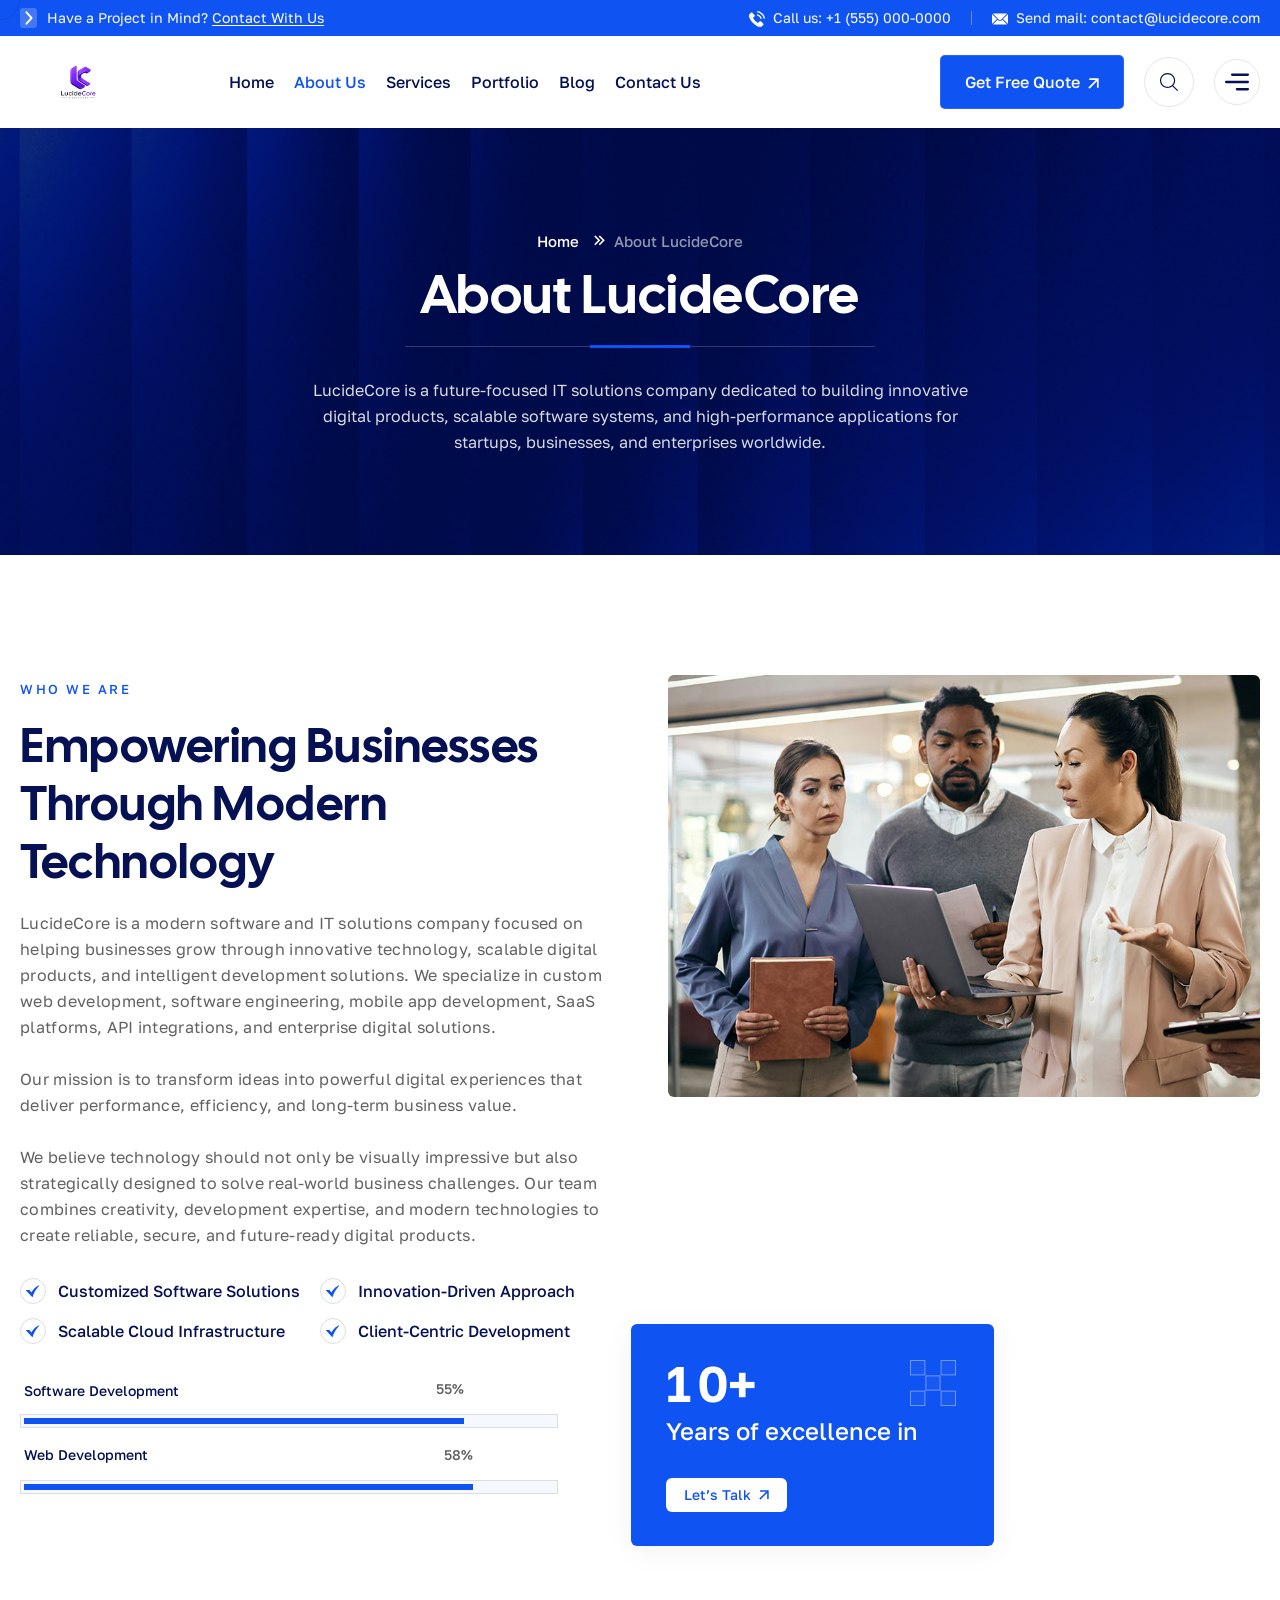
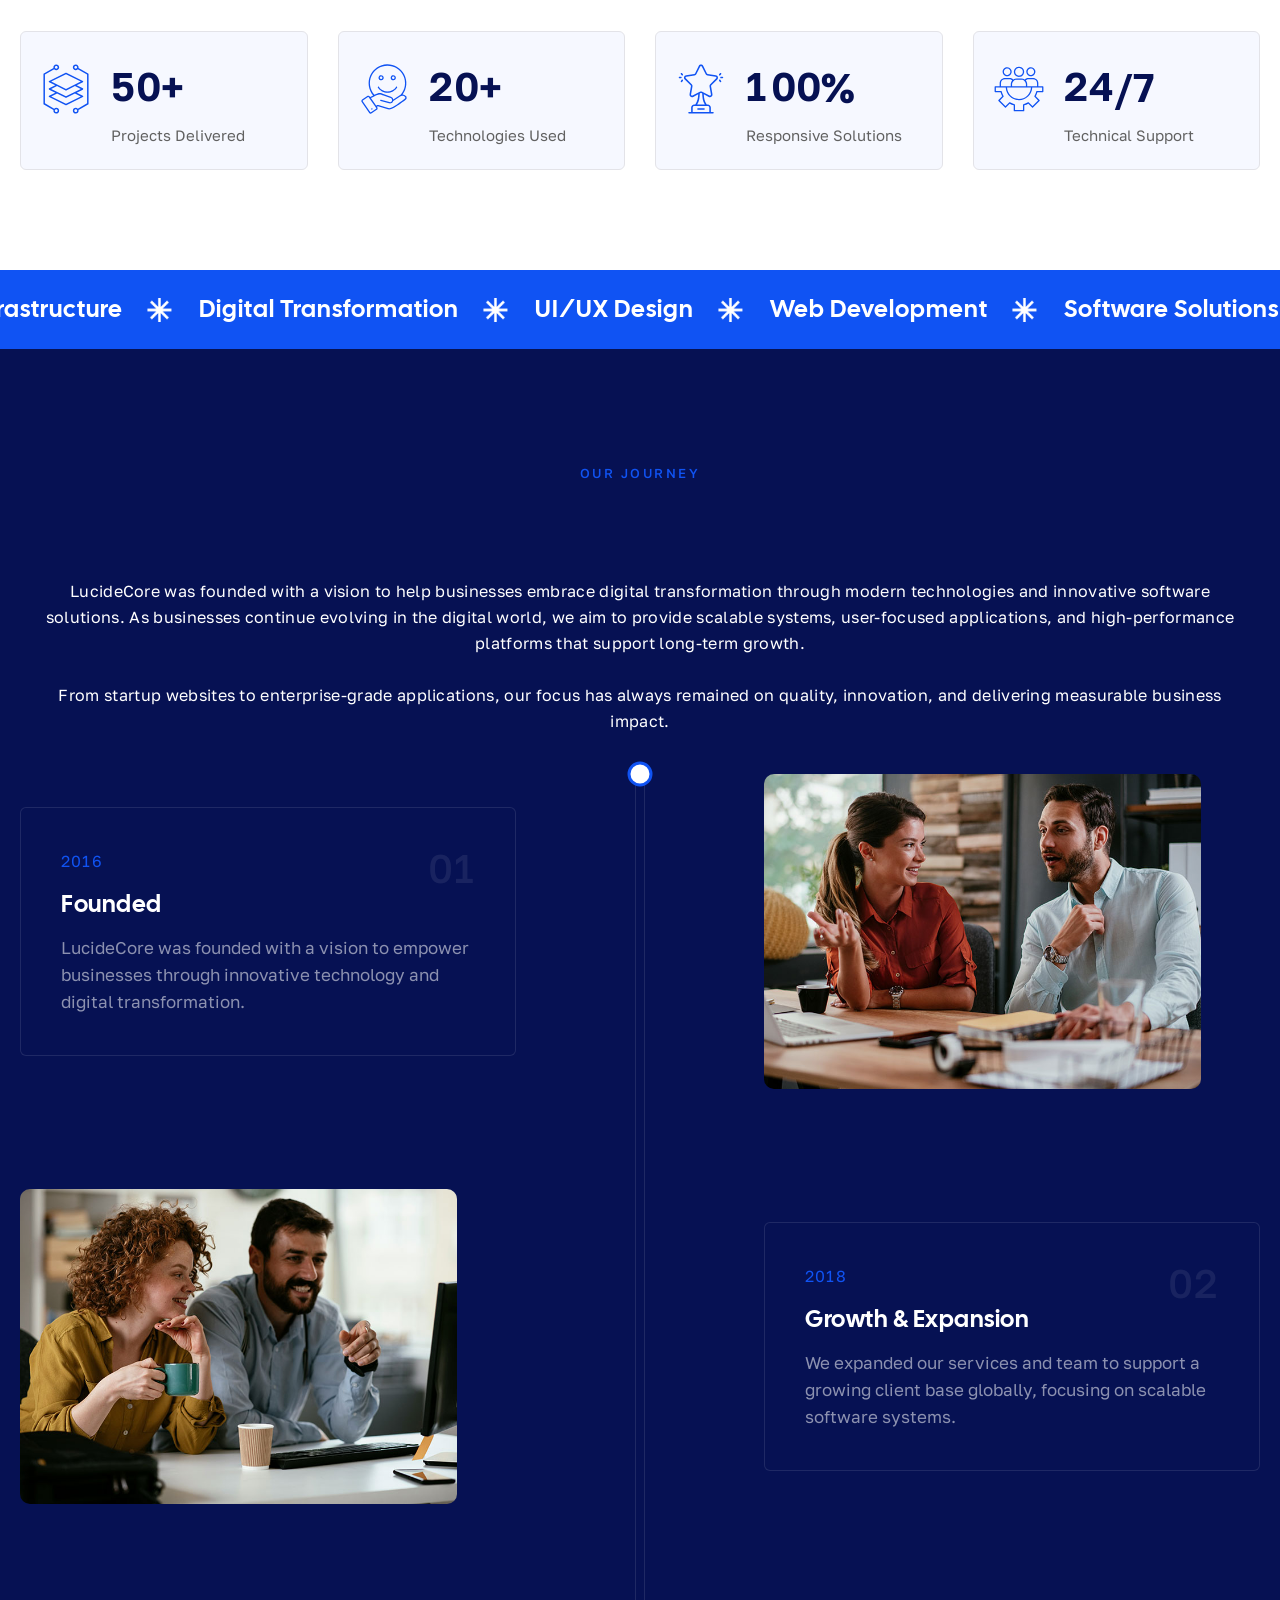
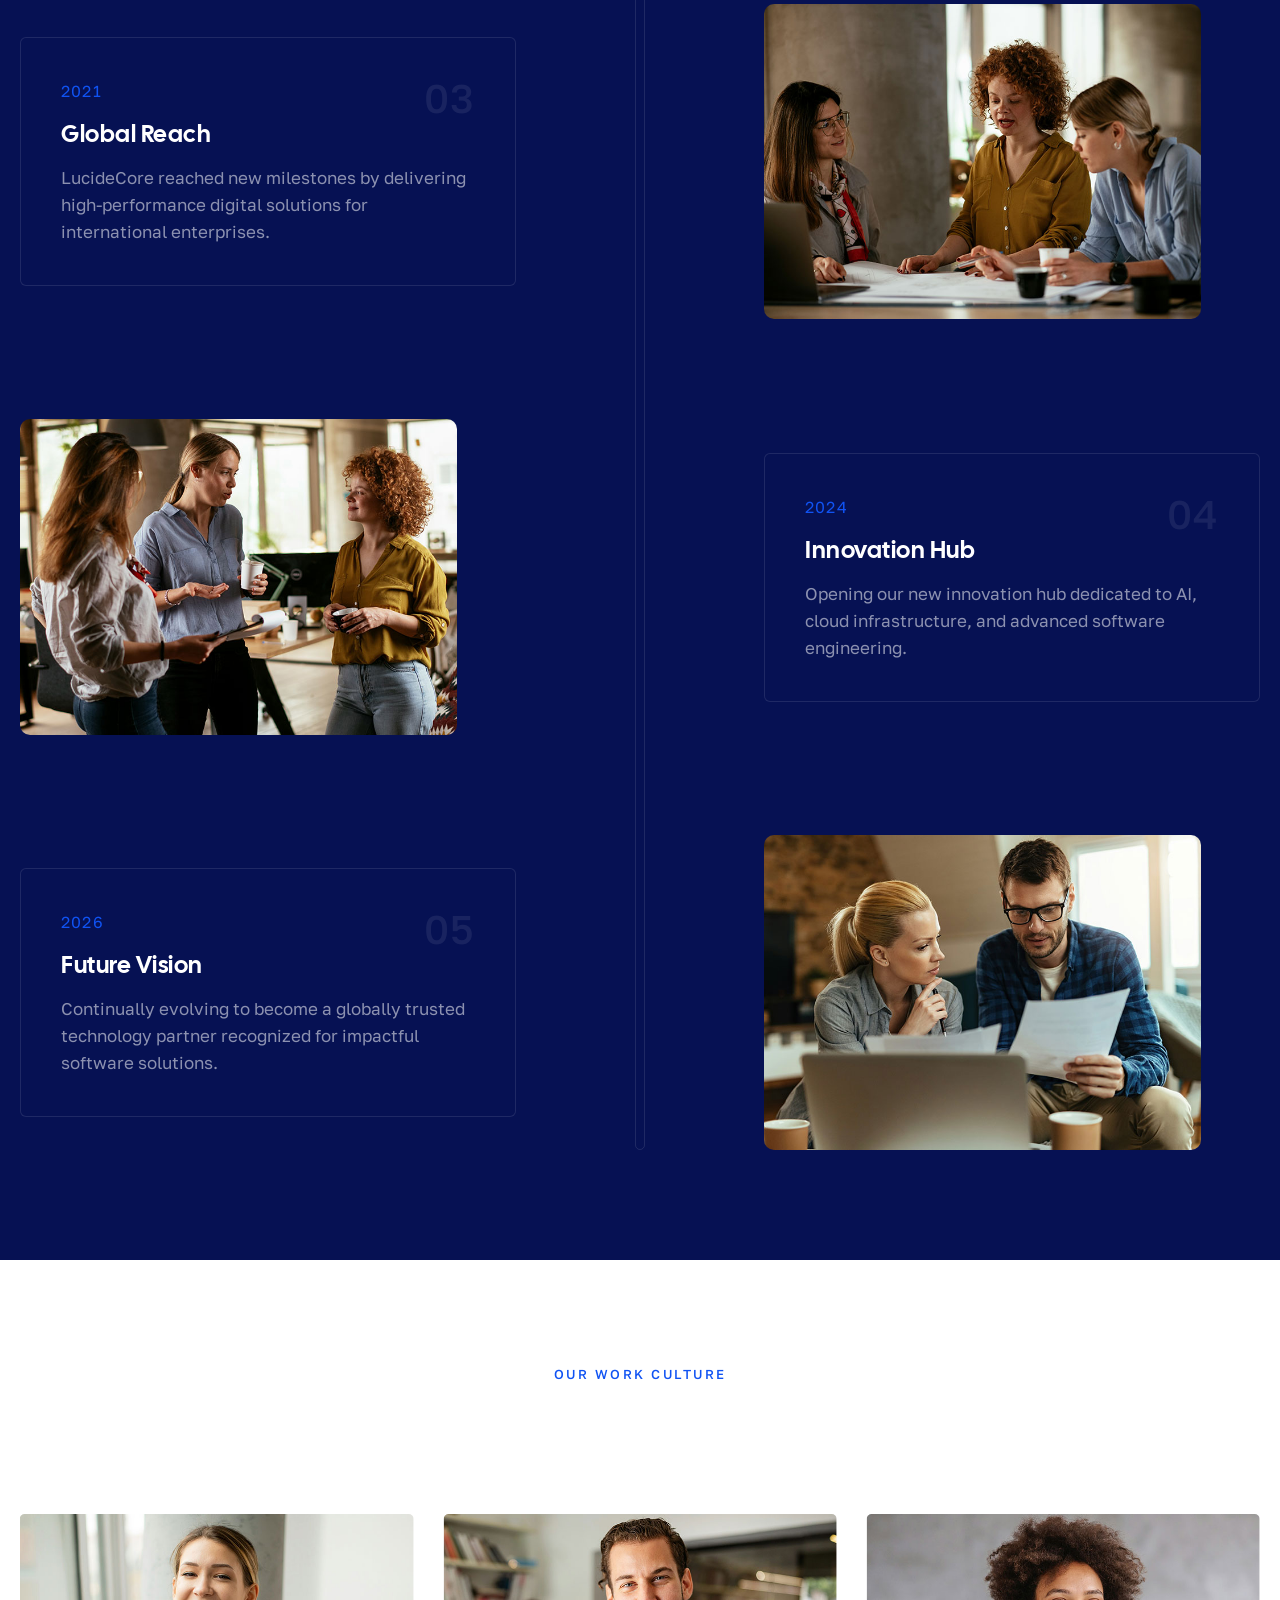
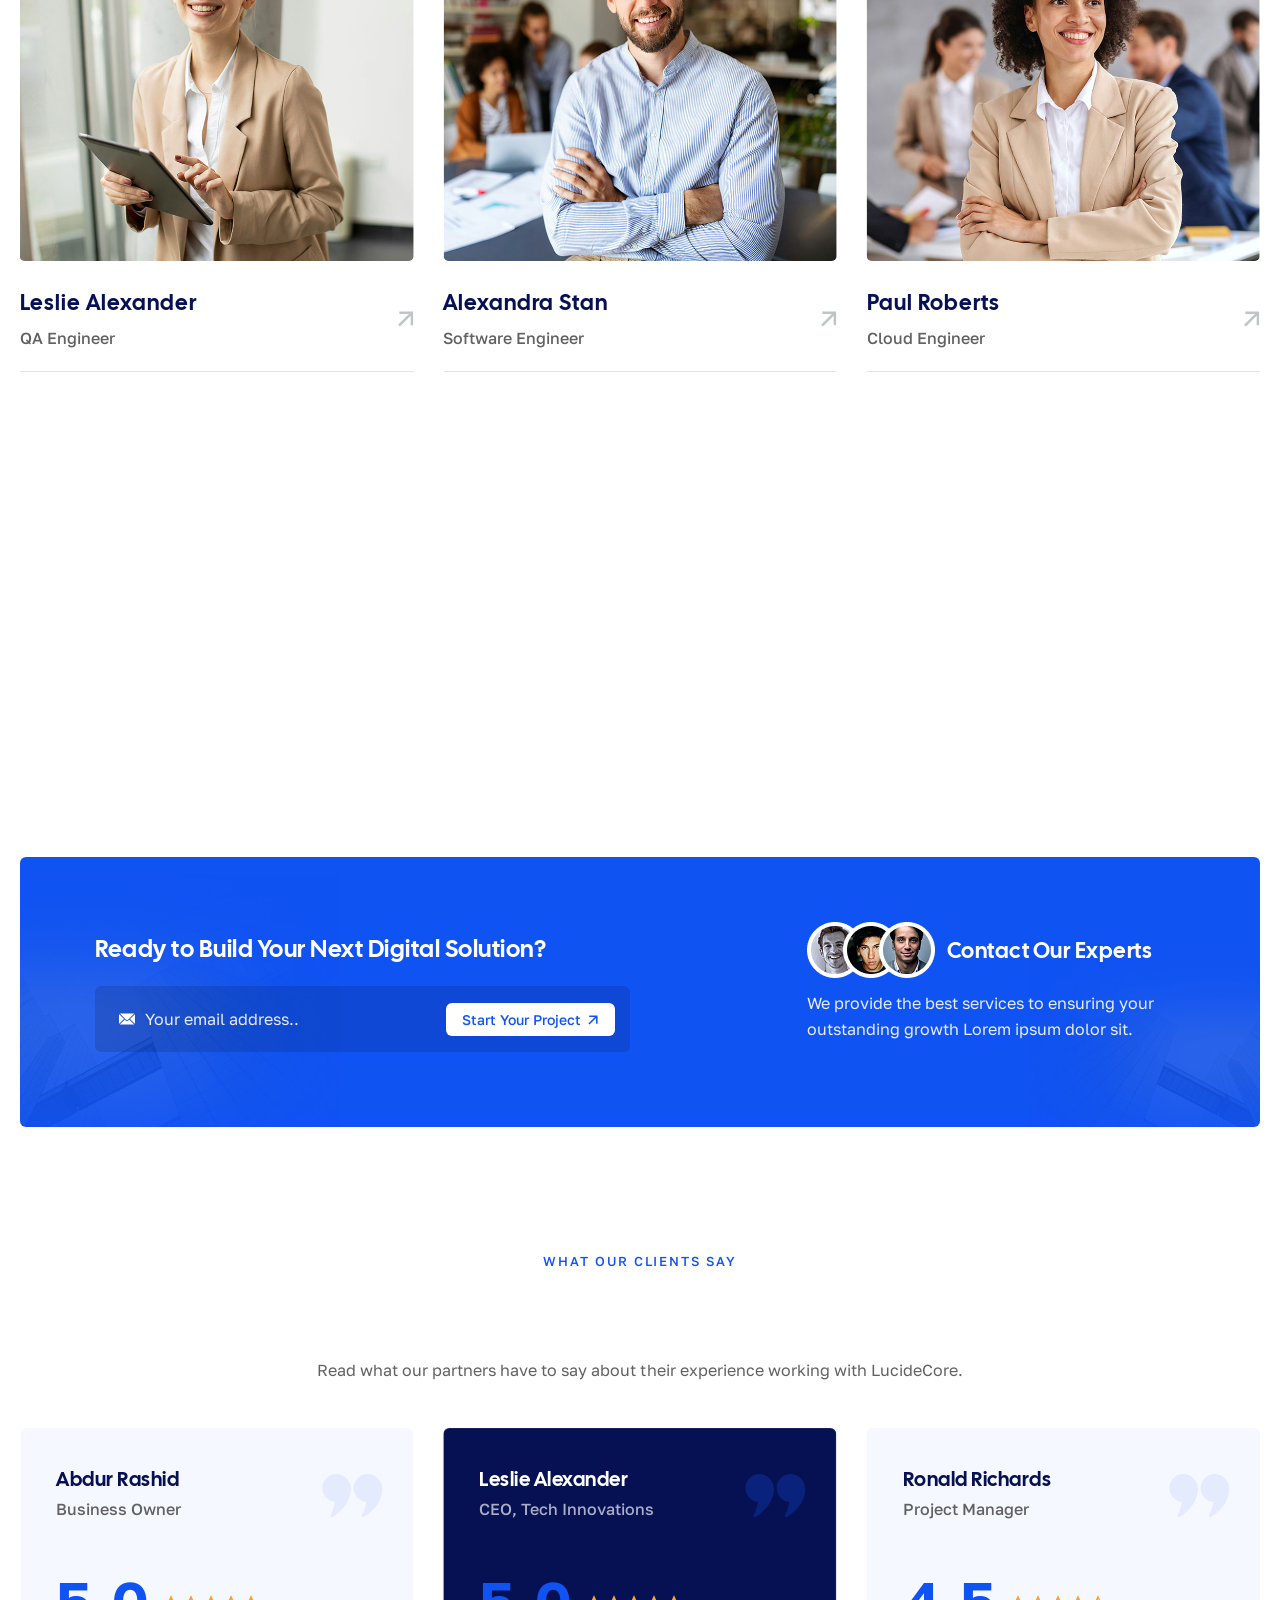
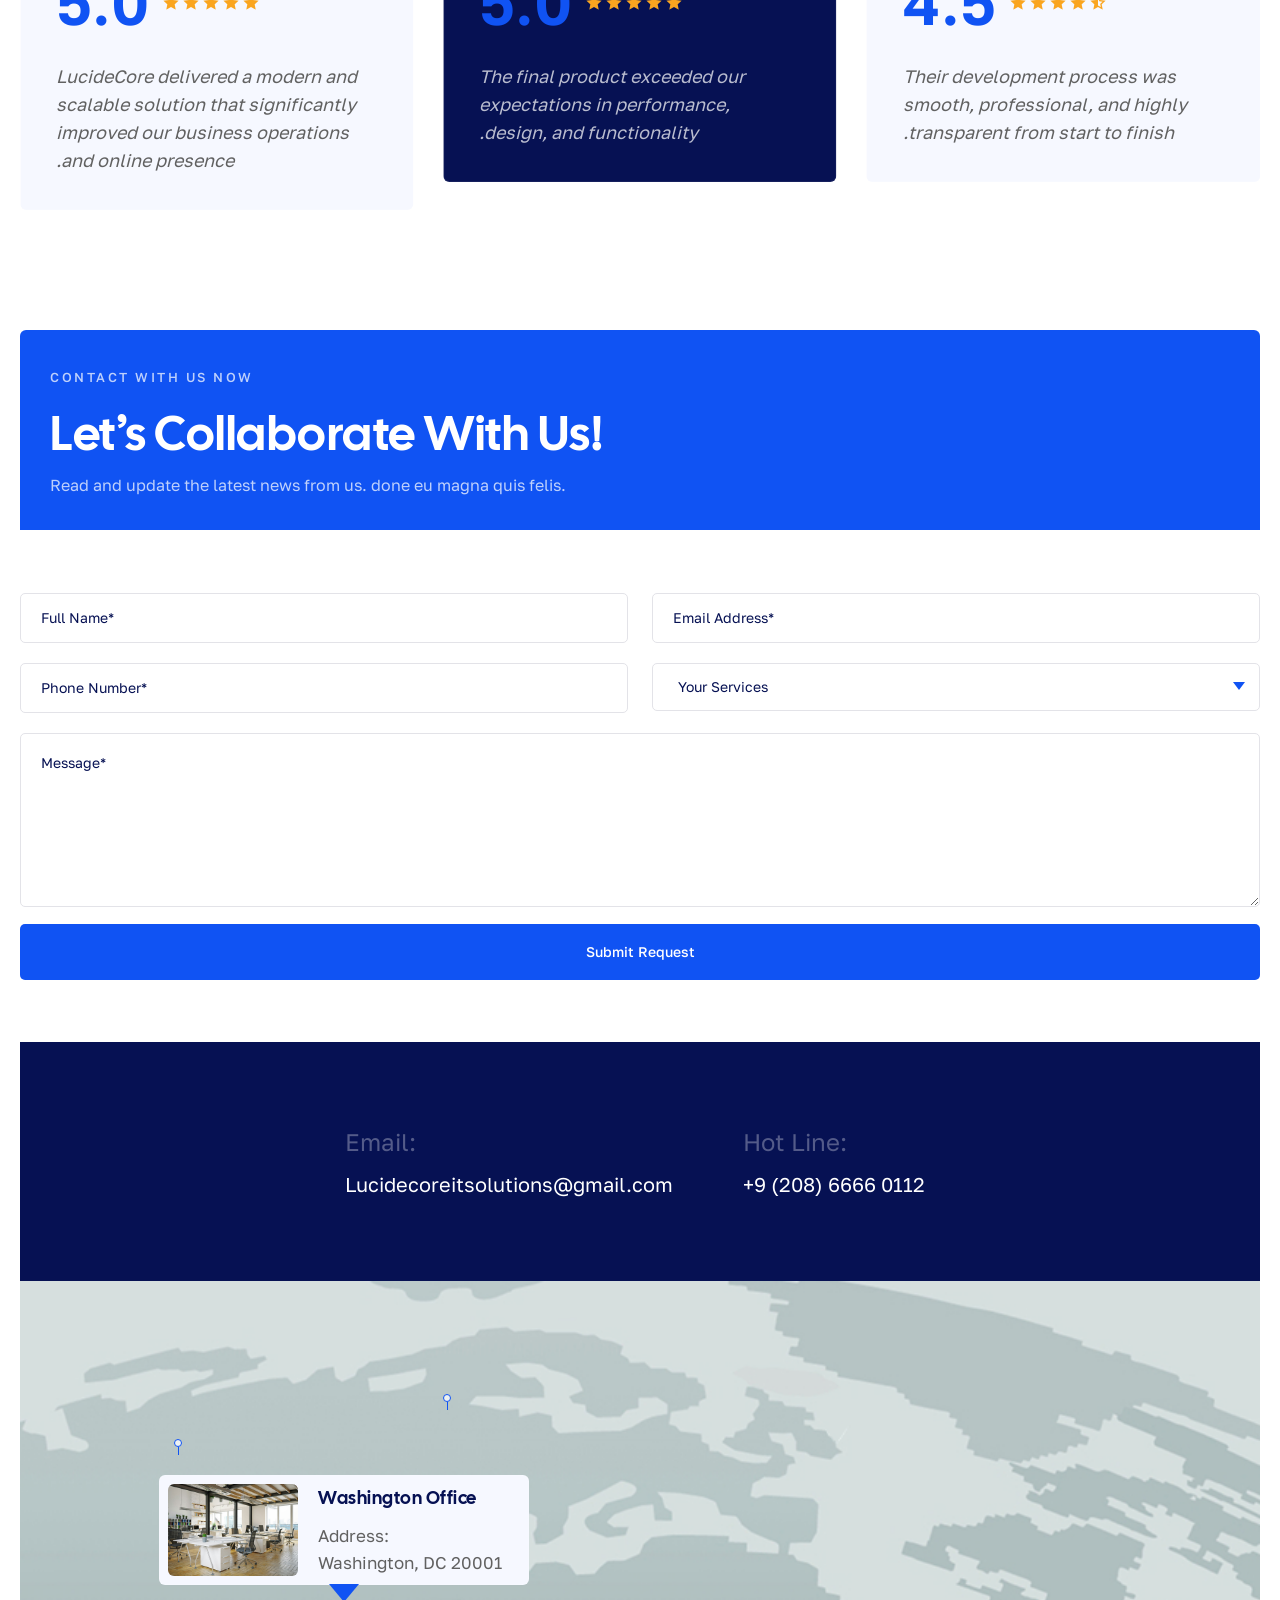
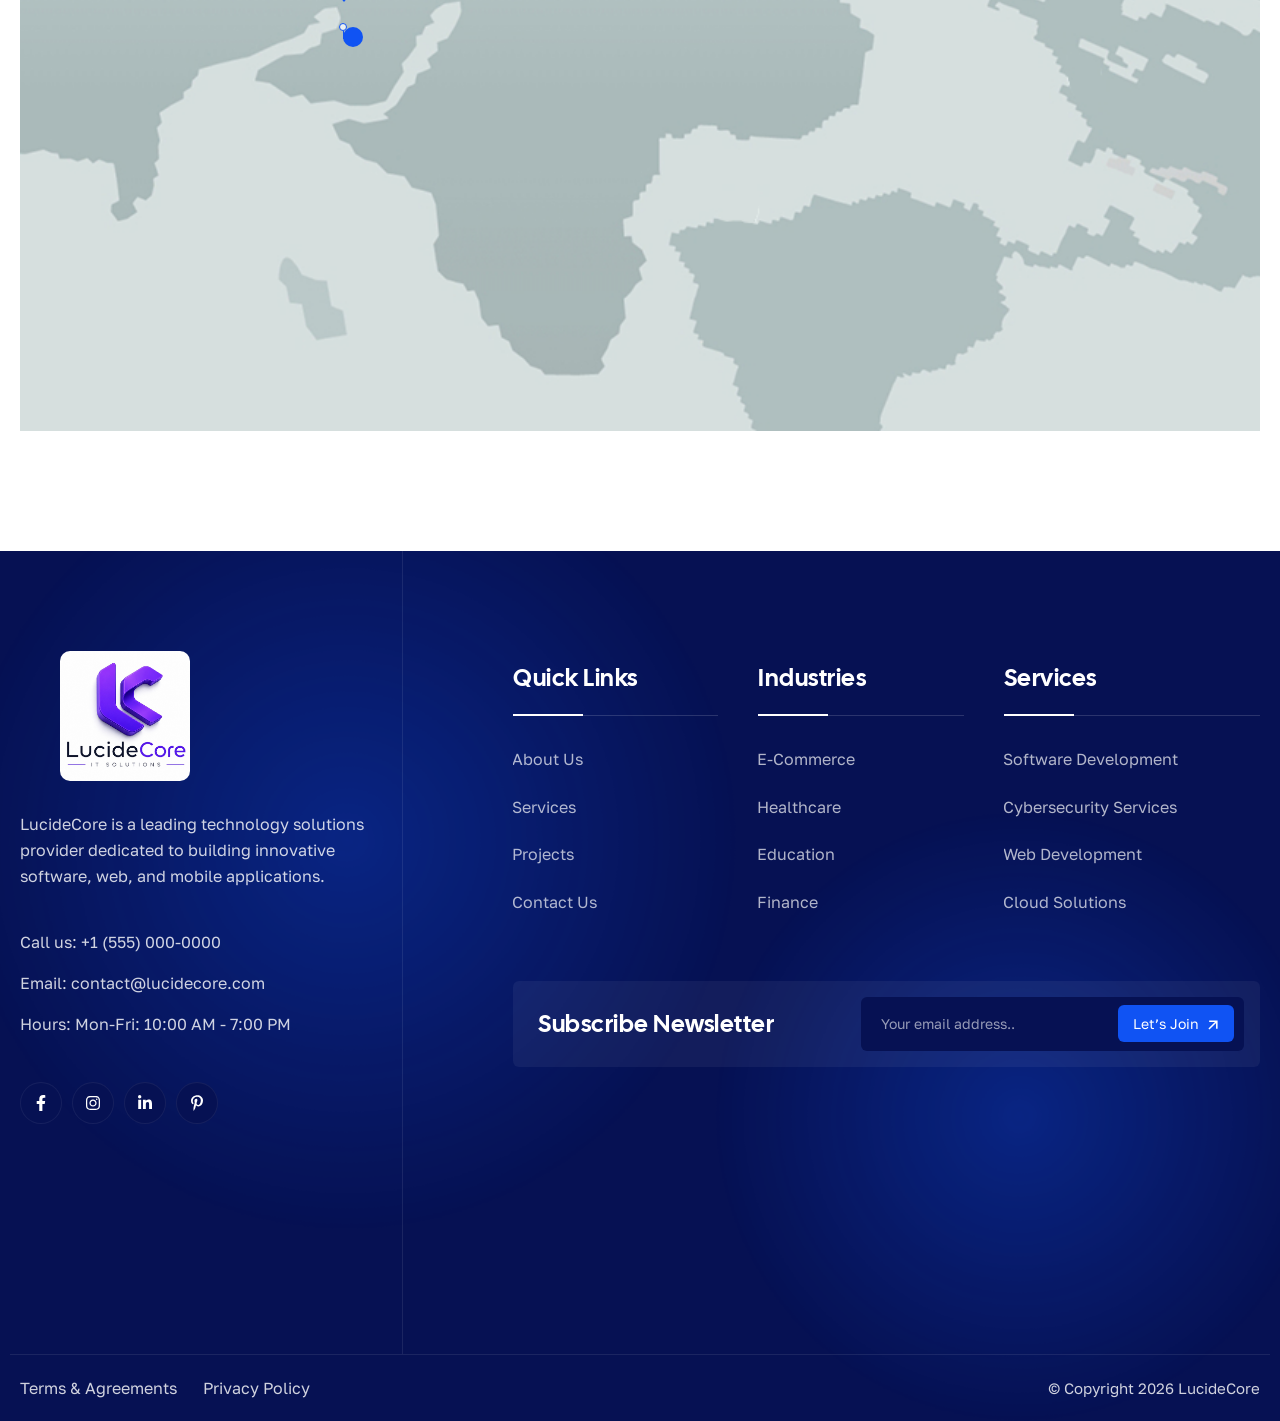
==== commit 4306ca57: "Fix: Navbar and Footer image" ====
--- a/about.html
+++ b/about.html
@@ -163,10 +163,12 @@
 			<link rel="preconnect" href="https://fonts.googleapis.com">
 <link rel="preconnect" href="https://fonts.gstatic.com/" crossorigin>
 <meta name="generator" content="Powered by Slider Revolution 6.7.41 - responsive, Mobile-Friendly Slider Plugin for WordPress with comfortable drag and drop interface." />
-<link rel="icon" href="images/cropped-fav0-1-1-32x32.png" sizes="32x32" />
-<link rel="icon" href="images/cropped-fav0-1-1-192x192.png" sizes="192x192" />
-<link rel="apple-touch-icon" href="images/cropped-fav0-1-1-180x180.png" />
-<meta name="msapplication-TileImage" content="images/cropped-fav0-1-1-270x270.png" />
+<link rel="apple-touch-icon" sizes="180x180" href="favicon/apple-touch-icon.png">
+<link rel="icon" type="image/png" sizes="32x32" href="favicon/favicon-96x96.png">
+<link rel="icon" type="image/png" sizes="16x16" href="favicon/favicon-96x96.png">
+<link rel="manifest" href="favicon/site.webmanifest">
+<link rel="mask-icon" href="favicon/favicon.svg" color="#5bbad5">
+<link rel="shortcut icon" href="favicon/favicon.ico">
 <script>
 	window._tpt			??= {};
 	window.SR7			??= {};
--- a/css/rstb-frontend.min.css
+++ b/css/rstb-frontend.min.css
@@ -1 +1,1940 @@
-body.single-rstb_template{min-height:100vh}body.single-rstb_template.admin-bar{min-height:calc(100vh - 32px)}@media screen and (max-width: 782px){body.single-rstb_template.admin-bar{min-height:calc(100vh - 46px)}}.rstb-header{position:relative;z-index:9999}.rstb-header .rstb-transparent{position:absolute;left:0;top:0;width:100%;z-index:9999}.rstb-header .rstb-sticky,.rstb-header .rstb-sticky-up{position:fixed;left:0;right:0;z-index:999;transform:translateY(-120%);transition:.6s cubic-bezier(0.24, 0.74, 0.58, 1) !important;visibility:hidden;top:0}.rstb-header .rstb-sticky.is-sticky,.rstb-header .rstb-sticky-up.is-sticky{transform:translateY(0%);visibility:visible}.admin-bar .rstb-sticky,.admin-bar .rstb-sticky-up{top:32px}@media screen and (max-width: 782px){.admin-bar .rstb-sticky,.admin-bar .rstb-sticky-up{top:46px}}[class^=rstb-] svg,.elementor-widget-rstb-post-excerpt svg{width:1em;height:1em;fill:currentColor}.elementor-widget-rstb-post-comments .comments-area{margin:0}.rstb-site-logo{position:relative;font-size:32px;font-weight:700;line-height:1;color:var(--primaryColor, #034EA2)}.rstb-site-logo,.rstb-site-logo a{display:flex;gap:15px;align-items:center}.rstb-site-logo a,.rstb-site-logo a:hover{color:inherit}.rstb-site-logo img{max-width:180px}.rstb-mini-search{position:relative;line-height:1;display:flex;flex-direction:column}.rstb-mini-search .search-btn,.rstb-mini-search .submit-btn{display:flex;align-items:center;justify-content:center;gap:10px;margin:0;padding:0;color:var(--titleColor, #121213);background-color:rgba(0,0,0,0);border:none;border-radius:0;font-size:16px;cursor:pointer;transition:all .3s ease-in-out}.rstb-mini-search .search-btn i,.rstb-mini-search .search-btn svg,.rstb-mini-search .submit-btn i,.rstb-mini-search .submit-btn svg{margin:0}.rstb-mini-search .search-btn:focus,.rstb-mini-search .submit-btn:focus{outline:none}.rstb-mini-search .search-btn{position:relative;width:50px;height:50px;border:1px solid var(--borderColor, #E5E5E5);border-radius:50%}.rstb-mini-search .search-btn .open-icon{display:flex}.rstb-mini-search .search-btn .close-icon{display:none}.rstb-mini-search .search-btn.search-open .close-icon{display:flex}.rstb-mini-search .search-btn.search-open .open-icon{display:none}.rstb-mini-search .search-form-area{width:100%}.rstb-mini-search .search-form-area form{position:relative}.rstb-mini-search .search-form-area input{width:100%;height:55px;border:1px solid var(--borderColor, #E5E5E5);border-radius:5px;background-color:var(--whiteColor, #FFFFFF);padding:0 50px 0 25px}.rstb-mini-search .search-form-area input:focus{outline:none;border-color:var(--borderColor, #E5E5E5)}.rstb-mini-search .search-form-area .submit-btn{padding:5px;position:absolute;right:20px;top:50%;transform:translate(var(--translate-x), var(--translate-y));z-index:2;--translate-x: 0;--translate-y: -50%}.rstb-mini-search.type-btn-toggle .search-form-area{position:absolute;right:0;top:100%;z-index:99;transition:opacity .3s cubic-bezier(0.165, 0.84, 0.44, 1),transform .4s cubic-bezier(0.1, 0.76, 0.37, 1.19);transform:translate3d(0, 15px, 0);opacity:0;will-change:opacity,transform;pointer-events:none;box-shadow:0 2px 35px 0 rgba(0,0,0,.04);width:320px}.rstb-mini-search.type-btn-toggle .search-form-area.search-open{opacity:1;transform:none;pointer-events:all}.rstb-nav-menu{position:relative}.rstb-nav-menu .primary-menu,.rstb-nav-menu .sub-menu,.rstb-nav-menu .mobile-menu{position:relative;margin:0;padding:0;list-style:none}.rstb-nav-menu .primary-menu li,.rstb-nav-menu .sub-menu li,.rstb-nav-menu .mobile-menu li{margin:0}.rstb-nav-menu .menu-item-has-children,.rstb-nav-menu .menu-item-has-mega-menu{position:relative}.rstb-nav-menu .primary-menu{display:flex;flex-wrap:wrap;justify-content:center;align-items:center}.rstb-nav-menu .primary-menu .menu-item-link{position:relative;display:flex;align-items:center;padding:20px 15px;color:var(--titleColor, #121213);font-size:16px;font-weight:500;line-height:1.4;transition:all .3s}.rstb-nav-menu .primary-menu .menu-item-link:hover{color:var(--primaryColor, #034EA2)}.rstb-nav-menu .primary-menu .menu-item-text{flex-grow:1}.rstb-nav-menu .primary-menu .menu-prefix-icon{margin-right:8px;line-height:1;transition:inherit;position:relative}.rstb-nav-menu .primary-menu .current-menu-parent>.menu-item-link,.rstb-nav-menu .primary-menu .current-menu-item>.menu-item-link{color:var(--primaryColor, #034EA2)}.rstb-nav-menu .primary-menu .sub-menu-icon{order:3;display:flex;align-items:center;justify-content:center;line-height:1;transition:.3s;margin-inline-start:5px;position:relative;--icon-rotate: 0;--icon-rotate-2: 0}.rstb-nav-menu .primary-menu .sub-menu-icon i,.rstb-nav-menu .primary-menu .sub-menu-icon svg{transition:.3s}.rstb-nav-menu .primary-menu .sub-menu-icon i:nth-child(1),.rstb-nav-menu .primary-menu .sub-menu-icon svg:nth-child(1){transform:rotate(var(--icon-rotate))}.rstb-nav-menu .primary-menu .sub-menu-icon i:nth-child(2),.rstb-nav-menu .primary-menu .sub-menu-icon svg:nth-child(2){position:absolute;left:50%;top:50%;transform:translate(-50%, -50%) rotate(var(--icon-rotate-2));opacity:0}.rstb-nav-menu .primary-menu .sub-menu,.rstb-nav-menu .primary-menu .mega-menu{position:absolute;top:100%;z-index:10;background-color:var(--whiteColor, #FFFFFF);box-shadow:0 2px 35px 0 rgba(0,0,0,.04);width:280px;opacity:0;pointer-events:none;transform:translate3d(0, 15px, 0);transition:opacity .3s cubic-bezier(0.165, 0.84, 0.44, 1),transform .4s cubic-bezier(0.1, 0.76, 0.37, 1.19);border-radius:5px}.rstb-nav-menu .primary-menu .mega-menu{left:50%}.rstb-nav-menu .primary-menu .sub-menu{inset-inline-start:0}.rstb-nav-menu .primary-menu .sub-menu .menu-item-link{padding:12px 20px}.rstb-nav-menu .primary-menu .sub-menu .menu-item:not(:last-child){border-bottom:1px solid var(--borderColor, #E5E5E5)}.rstb-nav-menu .primary-menu .sub-menu .sub-menu{inset-inline-start:100%;top:0}.rstb-nav-menu .primary-menu .menu-item:hover>.sub-menu,.rstb-nav-menu .primary-menu .menu-item:hover>.mega-menu{opacity:1;transform:none;pointer-events:all}.rstb-nav-menu.nav-horizontal .primary-menu .menu-item:hover>.menu-item-link .sub-menu-icon i:nth-child(2),.rstb-nav-menu.nav-horizontal .primary-menu .menu-item:hover>.menu-item-link .sub-menu-icon svg:nth-child(2){opacity:1}.rstb-nav-menu.nav-horizontal .primary-menu .menu-item:hover>.menu-item-link .sub-menu-icon i:nth-child(1),.rstb-nav-menu.nav-horizontal .primary-menu .menu-item:hover>.menu-item-link .sub-menu-icon svg:nth-child(1){opacity:0}.rstb-nav-menu .menu-toggler{width:45px;height:40px;border:1px solid var(--titleColor, #121213);border-radius:5px;align-items:center;justify-content:center;cursor:pointer;display:none;transition:all .3s ease-in-out;font-size:25px;color:var(--titleColor, #121213);background-color:rgba(0,0,0,0);padding:0}.rstb-nav-menu .menu-toggler:focus{outline:none}.rstb-nav-menu .menu-toggler span{display:flex;align-items:center;justify-content:center}.rstb-nav-menu .menu-toggler .close-icon{display:none}.rstb-nav-menu .menu-toggler.panel-open .close-icon{display:flex}.rstb-nav-menu .menu-toggler.panel-open .open-icon{display:none}.rstb-nav-menu .mobile-panel-wrapper.panel-classic{position:absolute;left:0;top:100%;z-index:9999;display:none}.rstb-nav-menu .mobile-panel-wrapper.panel-classic .mobile-panel-content{padding:15px 30px;background-color:var(--whiteColor, #FFFFFF)}.rstb-nav-menu .mobile-panel-wrapper.panel-offcanvas .mobile-panel-overly{position:fixed;left:0;top:0;width:100vw;height:100vh;z-index:9998;background-color:rgba(0,0,0,.7);transition:.6s all ease-in-out;cursor:pointer;visibility:hidden;transform:translateX(-100%)}.rstb-nav-menu .mobile-panel-wrapper.panel-offcanvas .mobile-panel-content{display:flex;flex-direction:column;position:fixed;left:0;top:0;height:100vh;width:100%;max-width:340px;z-index:9999;background-color:var(--whiteColor, #FFFFFF);overflow-y:scroll;overflow-x:hidden;padding:50px 30px 40px;transition:.6s all ease-in-out;transform:translateX(-100%);visibility:hidden;scrollbar-width:none}.rstb-nav-menu .mobile-panel-wrapper.panel-offcanvas .mobile-panel-close{position:absolute;top:20px;right:30px;z-index:2;font-size:28px;line-height:1;cursor:pointer;transition:all .3s ease-in-out;display:flex;align-items:center;justify-content:center;color:var(--titleColor, #121213);background-color:rgba(0,0,0,0);padding:0;border-radius:0}.rstb-nav-menu .mobile-panel-wrapper.panel-offcanvas .mobile-panel-close:focus{outline:none}.rstb-nav-menu .mobile-panel-wrapper.panel-offcanvas.show-panel{display:block}.rstb-nav-menu .mobile-panel-wrapper.panel-offcanvas.show-panel .mobile-panel-overly{visibility:visible;transform:translateX(0)}.rstb-nav-menu .mobile-panel-wrapper.panel-offcanvas.show-panel .mobile-panel-content{visibility:visible;transform:translateX(0)}.rstb-nav-menu .mobile-panel-wrapper.panel-offcanvas.position-right .mobile-panel-content{left:auto;right:0}.rstb-nav-menu .mobile-panel-wrapper.panel-offcanvas.position-right .mobile-panel-content,.rstb-nav-menu .mobile-panel-wrapper.panel-offcanvas.position-right .mobile-panel-overly{transform:translateX(100%)}.rstb-nav-menu .mobile-panel-wrapper.panel-offcanvas.position-right.show-panel .mobile-panel-overly,.rstb-nav-menu .mobile-panel-wrapper.panel-offcanvas.position-right.show-panel .mobile-panel-content{transform:translateX(0)}.rstb-nav-menu .mobile-panel-content{max-width:100%;margin:0 auto}.rstb-nav-menu .mobile-panel-content .mobile-menu .menu-item-link{display:flex;align-items:center;position:relative;padding:14px 55px 14px 0;color:var(--titleColor, #121213);font-size:16px;font-weight:500;line-height:1.4}.rstb-nav-menu .mobile-panel-content .mobile-menu .menu-item-link:hover{color:var(--primaryColor, #034EA2)}.rstb-nav-menu .mobile-panel-content .mobile-menu .current-menu-parent>.menu-item-link,.rstb-nav-menu .mobile-panel-content .mobile-menu .current-menu-item>.menu-item-link{color:var(--primaryColor, #034EA2)}.rstb-nav-menu .mobile-panel-content .mobile-menu .sub-menu-icon{position:absolute;right:0;top:0;width:45px;height:100%;display:flex;align-items:center;justify-content:center;border-left:1px solid var(--borderColor, #E5E5E5);transition:.3s;--icon-rotate: 0;--icon-rotate-2: 0}.rstb-nav-menu .mobile-panel-content .mobile-menu .sub-menu-icon i,.rstb-nav-menu .mobile-panel-content .mobile-menu .sub-menu-icon svg{transition:.3s}.rstb-nav-menu .mobile-panel-content .mobile-menu .sub-menu-icon i:nth-child(1),.rstb-nav-menu .mobile-panel-content .mobile-menu .sub-menu-icon svg:nth-child(1){transform:rotate(var(--icon-rotate))}.rstb-nav-menu .mobile-panel-content .mobile-menu .sub-menu-icon i:nth-child(2),.rstb-nav-menu .mobile-panel-content .mobile-menu .sub-menu-icon svg:nth-child(2){position:absolute;left:50%;top:50%;transform:translate(-50%, -50%) rotate(var(--icon-rotate-2));opacity:0}.rstb-nav-menu .mobile-panel-content .mobile-menu .sub-menu-icon.sub-menu-open i:nth-child(2),.rstb-nav-menu .mobile-panel-content .mobile-menu .sub-menu-icon.sub-menu-open svg:nth-child(2){opacity:1}.rstb-nav-menu .mobile-panel-content .mobile-menu .sub-menu-icon.sub-menu-open i:nth-child(1),.rstb-nav-menu .mobile-panel-content .mobile-menu .sub-menu-icon.sub-menu-open svg:nth-child(1){opacity:0}.rstb-nav-menu .mobile-panel-content .mobile-menu .sub-menu,.rstb-nav-menu .mobile-panel-content .mobile-menu .mega-menu{max-width:100%;display:none}.rstb-nav-menu .mobile-panel-content .mobile-menu .sub-menu{padding-left:15px}.rstb-nav-menu .mobile-panel-content .mobile-menu.has-vertical-divider .menu-item{border-bottom:1px solid var(--borderColor, #E5E5E5)}.rstb-nav-menu .mobile-panel-content .mobile-menu.has-vertical-divider .sub-menu .menu-item:first-child{border-top:1px solid var(--borderColor, #E5E5E5)}.rstb-nav-menu .mobile-panel-content .mobile-menu.has-vertical-divider .menu-item:last-child{border-bottom:none}.rstb-nav-menu .mobile-panel-content .mobile-panel-logo{margin-bottom:20px}.rstb-nav-menu .mobile-panel-content .mobile-panel-logo img{max-width:220px}.rstb-nav-menu .primary-menu .mega-menu{background-color:rgba(0,0,0,0);box-shadow:none}.rstb-nav-menu .primary-menu .mega-menu.mega-menu-width-container>.elementor{max-width:100%;width:var(--container-max-width);margin:0 auto}.rstb-nav-menu .primary-menu .mega-menu.mega-menu-wrap-width-custom{left:50%}.rstb-nav-menu.nav-vertical .primary-menu{flex-direction:column;width:100%;align-items:unset}.rstb-nav-menu.nav-vertical .primary-menu .menu-item-link{padding:14px 55px 14px 0}.rstb-nav-menu.nav-vertical .primary-menu .sub-menu,.rstb-nav-menu.nav-vertical .primary-menu .mega-menu{position:static;background-color:rgba(0,0,0,0);box-shadow:none;width:100%;opacity:1;transform:translate3d(0, 0, 0);transition:none;border-radius:0;display:none;pointer-events:all}.rstb-nav-menu.nav-vertical .primary-menu .sub-menu{padding-left:20px}.rstb-nav-menu.nav-vertical .primary-menu .sub-menu-icon{position:absolute;right:0;top:0;width:45px;height:100%;display:flex;align-items:center;justify-content:center;border-style:solid;border-width:0 0 0 1px;border-color:var(--borderColor, #E5E5E5)}.rstb-nav-menu.nav-vertical .primary-menu .sub-menu-icon.sub-menu-open i:nth-child(2),.rstb-nav-menu.nav-vertical .primary-menu .sub-menu-icon.sub-menu-open svg:nth-child(2){opacity:1}.rstb-nav-menu.nav-vertical .primary-menu .sub-menu-icon.sub-menu-open i:nth-child(1),.rstb-nav-menu.nav-vertical .primary-menu .sub-menu-icon.sub-menu-open svg:nth-child(1){opacity:0}.rstb-nav-menu.nav-vertical.has-vertical-divider .primary-menu .menu-item{border-bottom:1px solid var(--borderColor, #E5E5E5)}.rstb-nav-menu.nav-vertical.has-vertical-divider .primary-menu .sub-menu .menu-item:first-child{border-top:1px solid var(--borderColor, #E5E5E5)}.rstb-nav-menu.nav-vertical.has-vertical-divider .primary-menu .menu-item:last-child{border-bottom:none}.rstb-nav-menu.nav-breakpoint-all{justify-content:flex-end}.rstb-nav-menu.nav-breakpoint-all .primary-menu{display:none}.rstb-nav-menu.nav-breakpoint-all .menu-toggler{display:inline-flex}.rstb-nav-menu.nav-breakpoint-all .slide-panel-wrapper{display:block}@media only screen and (max-width: 1200px){.rstb-nav-menu.nav-breakpoint-xl{justify-content:flex-end}.rstb-nav-menu.nav-breakpoint-xl .primary-menu{display:none}.rstb-nav-menu.nav-breakpoint-xl .menu-toggler{display:inline-flex}.rstb-nav-menu.nav-breakpoint-xl .slide-panel-wrapper{display:block}}@media only screen and (max-width: 1024px){.rstb-nav-menu.nav-breakpoint-lg{justify-content:flex-end}.rstb-nav-menu.nav-breakpoint-lg .primary-menu{display:none}.rstb-nav-menu.nav-breakpoint-lg .menu-toggler{display:inline-flex}.rstb-nav-menu.nav-breakpoint-lg .slide-panel-wrapper{display:block}}@media only screen and (max-width: 767px){.rstb-nav-menu.nav-breakpoint-md{justify-content:flex-end}.rstb-nav-menu.nav-breakpoint-md .primary-menu{display:none}.rstb-nav-menu.nav-breakpoint-md .menu-toggler{display:inline-flex}.rstb-nav-menu.nav-breakpoint-md .slide-panel-wrapper{display:block}}body.admin-bar .rstb-nav-menu .mobile-panel-wrapper.panel-offcanvas .mobile-panel-overly,body.admin-bar .rstb-nav-menu .mobile-panel-wrapper.panel-offcanvas .mobile-panel-content{top:32px;height:calc(100vh - 32px)}@media screen and (max-width: 782px){body.admin-bar .rstb-nav-menu .mobile-panel-wrapper.panel-offcanvas .mobile-panel-overly,body.admin-bar .rstb-nav-menu .mobile-panel-wrapper.panel-offcanvas .mobile-panel-content{top:46px;height:calc(100vh - 46px)}}body.admin-bar .rstb-sticky .mobile-panel-wrapper.panel-offcanvas .mobile-panel-overly,body.admin-bar .rstb-sticky .mobile-panel-wrapper.panel-offcanvas .mobile-panel-content,body.admin-bar .rstb-sticky-up .mobile-panel-wrapper.panel-offcanvas .mobile-panel-overly,body.admin-bar .rstb-sticky-up .mobile-panel-wrapper.panel-offcanvas .mobile-panel-content{top:0}@media screen and (max-width: 782px){body.admin-bar .rstb-sticky .mobile-panel-wrapper.panel-offcanvas .mobile-panel-overly,body.admin-bar .rstb-sticky .mobile-panel-wrapper.panel-offcanvas .mobile-panel-content,body.admin-bar .rstb-sticky-up .mobile-panel-wrapper.panel-offcanvas .mobile-panel-overly,body.admin-bar .rstb-sticky-up .mobile-panel-wrapper.panel-offcanvas .mobile-panel-content{top:0}}.rtl .rstb-nav-menu .primary-menu .sub-menu .sub-menu-icon svg,.rtl .rstb-nav-menu .primary-menu .sub-menu .sub-menu-icon i{transform:rotate(90deg)}.rstb-offcanvas-wrap .offcanvas-toggle-wrap{display:flex}.rstb-offcanvas-wrap .offcanvas-toggle{display:inline-flex;align-items:center;justify-content:center;width:auto;height:auto;font-size:24px;color:var(--titleColor, #121213);cursor:pointer;border:1px solid var(--titleColor, #121213);border-radius:5px;transition:.3s;background-color:rgba(0,0,0,0);padding:10px;gap:10px}.rstb-offcanvas-wrap .offcanvas-toggle:focus{outline:none}.rstb-offcanvas-wrap .offcanvas-toggle .toggle-btn-icon{display:inline-flex;align-items:center;justify-content:center;width:auto;height:auto;transition:.3s}.rstb-offcanvas-wrap .rstb-offcanvas-panel{position:fixed;left:0;top:0;width:100vw;height:100vh;display:flex;justify-content:flex-end;transition:.6s all ease-in-out;z-index:0;visibility:hidden}.rstb-offcanvas-wrap .rstb-offcanvas-panel .offcanvas-overly{position:fixed;left:0;top:0;width:100vw;height:100vh;z-index:1;background:rgba(0,0,0,.7);cursor:pointer;transition:.6s all ease-in-out;visibility:hidden;transform:translateX(100%)}.rstb-offcanvas-wrap .rstb-offcanvas-panel .offcanvas-container{position:relative;z-index:2;max-width:100%;height:100%;width:450px;background-color:var(--whiteColor, #FFFFFF);transition:.7s all ease-in-out;overflow:hidden;overflow-y:scroll;scrollbar-width:none;transform:translateX(100%);visibility:hidden}.rstb-offcanvas-wrap .rstb-offcanvas-panel .offcanvas-container .offcanvas-close{position:absolute;left:0;top:0;display:inline-flex;align-items:center;justify-content:center;width:45px;height:40px;font-size:18px;transition:.3s;cursor:pointer;color:var(--whiteColor, #FFFFFF);background-color:var(--darkColor, #000000);z-index:2;padding:0;border:none;border-radius:0}.rstb-offcanvas-wrap .rstb-offcanvas-panel .offcanvas-container .offcanvas-close:focus{outline:none}.rstb-offcanvas-wrap .rstb-offcanvas-panel .offcanvas-text-blocks{padding:70px 30px 30px;display:flex;flex-direction:column;gap:30px}.rstb-offcanvas-wrap .rstb-offcanvas-panel .offcanvas-text-blocks .block-title{margin:0 0 15px}.rstb-offcanvas-wrap .rstb-offcanvas-panel.position-left{justify-content:flex-start}.rstb-offcanvas-wrap .rstb-offcanvas-panel.position-left .offcanvas-overly{transform:translateX(-100%)}.rstb-offcanvas-wrap .rstb-offcanvas-panel.position-left .offcanvas-container{left:0;right:auto;transform:translateX(-100%)}.rstb-offcanvas-wrap .rstb-offcanvas-panel.position-left .offcanvas-close{left:auto;right:0}.rstb-offcanvas-wrap .rstb-offcanvas-panel.rtl-enable{justify-content:flex-start}.rstb-offcanvas-wrap .rstb-offcanvas-panel.rtl-enable.position-left{justify-content:flex-end}.rstb-offcanvas-wrap .rstb-offcanvas-panel.show-offcanvas{z-index:9999;visibility:visible}.rstb-offcanvas-wrap .rstb-offcanvas-panel.show-offcanvas .offcanvas-container{transform:translateX(0);visibility:visible}.rstb-offcanvas-wrap .rstb-offcanvas-panel.show-offcanvas .offcanvas-overly{transform:translateX(0);visibility:visible}.admin-bar .rstb-offcanvas-panel{top:32px}@media screen and (max-width: 782px){.admin-bar .rstb-offcanvas-panel{top:46px;height:calc(100vh - 46px)}}.admin-bar .rstb-sticky .rstb-offcanvas-panel,.admin-bar .rstb-sticky-up .rstb-offcanvas-panel{top:0}.rstb-template-popup{position:fixed;left:0;top:0;width:100vw;height:100vh;z-index:99999;display:none;animation-name:popupFadeIn;animation-timing-function:ease-in-out;animation-duration:.4s;justify-content:center;align-items:center}.rstb-template-popup .popup-overly{position:fixed;left:0;top:0;width:100%;height:100%;z-index:1;background:rgba(0,0,0,.5);cursor:pointer}.rstb-template-popup .popup-container{position:relative;z-index:2;max-width:100vw;max-height:100vh;overflow:hidden;display:none;animation-name:popupFadeIn;animation-duration:.5s}.rstb-template-popup .popup-container .popup-close{position:absolute;right:10px;top:10px;z-index:2;padding:0;width:40px;height:40px;display:flex;align-items:center;justify-content:center;background-color:rgba(0,0,0,0);color:#000;font-size:20px;transition:.3s}.rstb-template-popup .popup-container .popup-close:focus{outline:none}.rstb-template-popup .popup-container .popup-close svg{width:1em;height:1em;fill:currentColor}.rstb-template-popup.show-popup{display:flex}.rstb-template-popup.show-popup .popup-container{display:block}@keyframes popupFadeIn{0%{opacity:0}to{opacity:1}}.rstb-page-title{margin:0}.rstb-post-meta{display:flex;align-items:center;flex-wrap:wrap;gap:15px;line-height:1;transition:.3s}.rstb-post-meta .post-meta{font-size:16px;line-height:1.25;color:var(--bodyColor, #0B0C15);display:flex;align-items:center;gap:8px;transition:.3s}.rstb-post-meta .post-meta-author img{height:100%;width:auto;object-fit:cover;object-position:center}.rstb-post-meta a:hover{color:var(--primaryColor, #034EA2)}.rstb-post-meta .meta-icon{display:inline-flex;align-items:center}.rstb-post-meta .meta-categories a:not(:last-child)::after{content:", ";margin-right:.25em}.rstb-post-meta .meta-divider{width:10px;height:2px;background-color:var(--bodyColor, #0B0C15)}.rstb-post-meta .meta-divider:last-child{display:none}.elementor-widget-rstb-post-excerpt p{margin:0}.elementor-widget-rstb-post-excerpt .read-more-btn{display:inline-flex;align-items:center;gap:10px;transition:.3s;margin:20px 0 0}.elementor-widget-rstb-post-excerpt .read-more-icon{display:inline-flex;align-items:center;justify-content:center;line-height:1}.rstb-author-info-box{display:flex;align-items:center}.rstb-author-info-box .author-avatar{flex-shrink:0;margin-right:45px}.rstb-author-info-box .author-bio{margin:0}.rstb-author-info-box .author-name a,.rstb-author-info-box .author-name a:hover{color:inherit}.rstb-author-info-box .author-desc{flex-grow:1}.rstb-author-info-box .author-social-profile{display:flex;flex-wrap:wrap;gap:10px;margin-top:25px}.rstb-author-info-box .author-social-profile a{display:flex;align-items:center;justify-content:center;transition:.3s}.rstb-post-navigation{display:flex;justify-content:space-between;align-items:center;gap:20px;--divider-size-x: 1px;--divider-size-y: 50px}@media(max-width: 575px){.rstb-post-navigation{flex-direction:column}}.rstb-post-navigation .post-nav-item-wrap{width:50%}@media(max-width: 575px){.rstb-post-navigation .post-nav-item-wrap{width:100%}}.rstb-post-navigation .post-nav-item,.rstb-post-navigation .post-nav-icon,.rstb-post-navigation .post-thumb,.rstb-post-navigation .post-thumb img,.rstb-post-navigation .post-date,.rstb-post-navigation .post-custom-label,.rstb-post-navigation .post-title{transition:all .3s ease-in-out}.rstb-post-navigation .post-nav-item{display:flex;align-items:center;gap:20px;line-height:1}.rstb-post-navigation .next-post{text-align:end;flex-direction:row-reverse}.rstb-post-navigation .post-content{display:flex;flex-direction:column}.rstb-post-navigation .post-nav-icon{display:flex;align-items:center;justify-content:center;flex:0 0 auto}.rstb-post-navigation .post-thumb{flex:0 0 auto}.rstb-post-navigation .post-thumb img{width:80px;height:80px;object-fit:cover;object-position:center;border-right:7px}.rstb-post-navigation .post-date,.rstb-post-navigation .post-custom-label{font-size:16px;font-family:var(--bodyFont);font-weight:400;line-height:1.25;color:var(--bodyColor);margin-bottom:5px}.rstb-post-navigation .post-title{font-size:18px;font-family:var(--titleFont);font-weight:600;line-height:1.25;color:var(--titleColor)}.rstb-post-navigation .post-nav-divider{width:var(--divider-size-x);height:var(--divider-size-y);background-color:var(--bodyColor);flex-shrink:0}@media(max-width: 575px){.rstb-post-navigation .post-nav-divider{width:var(--divider-size-y);height:var(--divider-size-x)}}.rstb-feature-img{margin:0}.rstb-feature-img figcaption{display:block;text-align:center;margin:0}.rstb-archive-posts{position:relative;display:grid;grid-template-columns:repeat(3, minmax(0, 1fr));row-gap:50px;column-gap:30px;--thumb-gap: 30px}@media only screen and (max-width: 1024px){.rstb-archive-posts{grid-template-columns:repeat(2, minmax(0, 1fr))}}@media only screen and (max-width: 767px){.rstb-archive-posts{grid-template-columns:repeat(1, minmax(0, 1fr))}}.rstb-archive-posts .rstb-post-item{display:flex;flex-direction:column;position:relative;overflow:hidden}.rstb-archive-posts .rstb-post-item,.rstb-archive-posts .post-thumbnail img,.rstb-archive-posts .post-thumbnail::before,.rstb-archive-posts .post-content,.rstb-archive-posts .post-title,.rstb-archive-posts .post-excerpt,.rstb-archive-posts .post-read-more{transition:all .3s ease-in-out}.rstb-archive-posts .post-thumbnail{position:relative;overflow:hidden;flex:0 0 auto;padding:0}.rstb-archive-posts .post-thumbnail img{width:100%;height:100%;object-fit:cover;object-position:center}.rstb-archive-posts .post-thumbnail::before{content:"";position:absolute;z-index:2;inset:0;background:rgba(0,0,0,0);opacity:1;visibility:visible}.rstb-archive-posts .post-content{flex-grow:1}.rstb-archive-posts .post-title{margin:0}.rstb-archive-posts .post-title a{color:inherit;transition:none}.rstb-archive-posts .post-excerpt{margin:20px 0 0}.rstb-archive-posts .post-read-more{display:inline-flex;align-items:center;color:var(--bodyColor, #0B0C15);font-size:16px;font-weight:500;line-height:1;margin-top:15px;gap:8px}.rstb-archive-posts .post-read-more:hover{color:var(--primaryColor, #034EA2)}.rstb-archive-posts .post-read-more .read-more-icon{display:inline-flex;align-items:center;justify-content:center;line-height:1}.rstb-archive-posts .post-meta{display:flex;align-items:center;flex-wrap:wrap;gap:10px;line-height:1;transition:.3s}.rstb-archive-posts .post-meta a{display:flex;align-items:center;gap:8px;font-size:16px;line-height:1.25;color:var(--bodyColor, #0B0C15)}.rstb-archive-posts .post-meta a:hover{color:var(--primaryColor, #034EA2)}.rstb-archive-posts .post-meta .meta-categories{display:flex;align-items:center;flex-wrap:wrap}.rstb-archive-posts .post-meta .meta-categories svg,.rstb-archive-posts .post-meta .meta-categories i{margin-right:8px}.rstb-archive-posts .post-meta .meta-categories a{gap:0}.rstb-archive-posts .post-meta .meta-categories a:not(:last-child)::after{content:", ";margin-right:.25em}.rstb-archive-posts .post-meta .meta-divider{width:10px;height:2px;background-color:var(--borderColor, #E5E5E5)}.rstb-archive-posts .post-meta .meta-divider:last-child{display:none}.rstb-archive-posts .post-meta.before-title{margin-bottom:20px}.rstb-archive-posts .post-meta.after-title{margin-top:20px}.rstb-archive-posts .post-meta.on-thumbnail{position:absolute;left:25px;top:25px;z-index:5}.rstb-archive-posts .post-meta.on-thumbnail,.rstb-archive-posts .post-meta.on-thumbnail a{color:var(--whiteColor, #FFFFFF)}.rstb-thumb-top .rstb-post-item{flex-direction:column}.rstb-thumb-top .rstb-post-item .post-thumbnail{margin:0 0 var(--thumb-gap);width:100%}.rstb-thumb-left .rstb-post-item{flex-direction:row;align-items:center}.rstb-thumb-left .rstb-post-item .post-thumbnail{margin:0 var(--thumb-gap) 0 0;width:40%}.rstb-thumb-right .rstb-post-item{flex-direction:row-reverse;align-items:center}.rstb-thumb-right .rstb-post-item .post-thumbnail{margin:0 0 0 var(--thumb-gap);width:40%}@media only screen and (max-width: 1366px){.rstb-laptop-thumb-top .rstb-post-item{flex-direction:column}.rstb-laptop-thumb-top .rstb-post-item .post-thumbnail{margin:0 0 var(--thumb-gap);width:100%}.rstb-laptop-thumb-left .rstb-post-item{flex-direction:row;align-items:center}.rstb-laptop-thumb-left .rstb-post-item .post-thumbnail{margin:0 var(--thumb-gap) 0 0;width:40%}.rstb-laptop-thumb-right .rstb-post-item{flex-direction:row-reverse;align-items:center}.rstb-laptop-thumb-right .rstb-post-item .post-thumbnail{margin:0 0 0 var(--thumb-gap);width:40%}}@media only screen and (max-width: 1200px){.rstb-tablet_extra-thumb-top .rstb-post-item{flex-direction:column}.rstb-tablet_extra-thumb-top .rstb-post-item .post-thumbnail{margin:0 0 var(--thumb-gap);width:100%}.rstb-tablet_extra-thumb-left .rstb-post-item{flex-direction:row;align-items:center}.rstb-tablet_extra-thumb-left .rstb-post-item .post-thumbnail{margin:0 var(--thumb-gap) 0 0;width:40%}.rstb-tablet_extra-thumb-right .rstb-post-item{flex-direction:row-reverse;align-items:center}.rstb-tablet_extra-thumb-right .rstb-post-item .post-thumbnail{margin:0 0 0 var(--thumb-gap);width:40%}}@media only screen and (max-width: 1024px){.rstb-tablet-thumb-top .rstb-post-item{flex-direction:column}.rstb-tablet-thumb-top .rstb-post-item .post-thumbnail{margin:0 0 var(--thumb-gap);width:100%}.rstb-tablet-thumb-left .rstb-post-item{flex-direction:row;align-items:center}.rstb-tablet-thumb-left .rstb-post-item .post-thumbnail{margin:0 var(--thumb-gap) 0 0;width:40%}.rstb-tablet-thumb-right .rstb-post-item{flex-direction:row-reverse;align-items:center}.rstb-tablet-thumb-right .rstb-post-item .post-thumbnail{margin:0 0 0 var(--thumb-gap);width:40%}}@media only screen and (max-width: 767px){.rstb-mobile-thumb-top .rstb-post-item{flex-direction:column}.rstb-mobile-thumb-top .rstb-post-item .post-thumbnail{margin:0 0 var(--thumb-gap);width:100%}.rstb-mobile-thumb-left .rstb-post-item{flex-direction:row;align-items:center}.rstb-mobile-thumb-left .rstb-post-item .post-thumbnail{margin:0 var(--thumb-gap) 0 0;width:40%}.rstb-mobile-thumb-right .rstb-post-item{flex-direction:row-reverse;align-items:center}.rstb-mobile-thumb-right .rstb-post-item .post-thumbnail{margin:0 0 0 var(--thumb-gap);width:40%}}.rstb-archive-pagination{margin-top:40px}.rstb-archive-pagination .nav-links{display:flex;gap:10px;flex-wrap:wrap}.rstb-archive-pagination .page-numbers{display:inline-flex;align-items:center;justify-content:center;width:45px;height:45px;padding:0;color:var(--titleColor, #121213);font-size:14px;font-weight:600;border:1px solid var(--borderColor, #E5E5E5);background-color:var(--whiteColor, #FFFFFF);border-radius:5px;transition:.3s}.rstb-archive-pagination .page-numbers.current,.rstb-archive-pagination .page-numbers:not(.dots):hover{color:var(--primaryFgColor, #FFFFFF);background-color:var(--primaryColor, #034EA2);border-color:var(--primaryColor, #034EA2)}.rstb-copyright{margin:0;text-align:center;color:var(--bodyColor, #0B0C15)}.rstb-copyright a,.rstb-copyright a:hover{color:inherit}.rstb-mini-cart{position:relative;line-height:1}.rstb-mini-cart,.rstb-mini-cart .rstb-cart-url,.rstb-mini-cart .cart-icon,.rstb-mini-cart .rstb-cart-count{transition:all .3s ease-in-out}.rstb-mini-cart .rstb-cart-url{display:flex;align-items:center;gap:8px}.rstb-mini-cart .rstb-cart-url .cart-icon{position:relative;display:inline-flex;align-items:center;justify-content:center;width:45px;height:45px;border-radius:50%;font-size:25px;color:var(--bodyColor, #0B0C15)}.rstb-mini-cart .rstb-cart-url .cart-icon .rstb-cart-count{position:absolute;right:0;top:0;display:inline-flex;align-items:center;justify-content:center;width:18px;height:18px;border-radius:50%;color:var(--primaryFgColor, #FFFFFF);background-color:var(--primaryColor, #034EA2);font-size:12px}.rstb-mini-cart .rstb-cart-url .cart-icon.hide-count .rstb-cart-count{display:none}.rstb-mini-cart .rstb-cart-url .rstb-cart-subtotal{color:var(--titleColor, #121213);font-size:18px;font-weight:500}.rstb-mini-cart .rstb-cart-panel{position:fixed;left:0;top:0;width:100vw;height:100vh;display:flex;justify-content:flex-end;transition:.6s all ease-in-out;z-index:0;visibility:hidden}.rstb-mini-cart .rstb-cart-panel .cart-panel-overly{position:fixed;left:0;top:0;width:100%;height:100%;z-index:1;background:rgba(0,0,0,.7);cursor:pointer;transition:.6s all ease-in-out;visibility:hidden;transform:translateX(100%)}.rstb-mini-cart .rstb-cart-panel .cart-panel-content{position:relative;z-index:2;max-width:100%;height:100%;width:380px;background-color:var(--whiteColor, #FFFFFF);transition:.7s all ease-in-out;overflow:hidden;overflow-y:scroll;scrollbar-width:thin;transform:translateX(100%);visibility:hidden;display:flex;flex-direction:column}.rstb-mini-cart .rstb-cart-panel .content-top{display:flex;align-items:center;justify-content:space-between;padding:15px 25px;background-color:#f3f3f3}.rstb-mini-cart .rstb-cart-panel .content-top .cart-panel-title{margin:0;font-size:18px;font-weight:500}.rstb-mini-cart .rstb-cart-panel .content-top .cart-panel-close{padding:0;display:inline-flex;align-items:center;justify-content:center;width:auto;height:auto;color:var(--bodyColor, #0B0C15);background-color:rgba(0,0,0,0);font-size:18px}.rstb-mini-cart .rstb-cart-panel .content-top .cart-panel-close:focus{outline:none}.rstb-mini-cart .rstb-cart-panel .rstb-cart-content{flex-grow:1;display:flex;flex-direction:column}.rstb-mini-cart .rstb-cart-panel .product_list_widget{flex-grow:1;padding:30px 25px;margin:0;list-style:none;overflow:hidden;overflow-y:scroll;scrollbar-width:none}.rstb-mini-cart .rstb-cart-panel .product_list_widget .woocommerce-mini-cart-item{position:relative;padding:0 25px 15px 0;margin:0 0 15px;border-bottom:1px solid var(--borderColor, #E5E5E5)}.rstb-mini-cart .rstb-cart-panel .product_list_widget .woocommerce-mini-cart-item:last-child{border-bottom:0;margin-bottom:0}.rstb-mini-cart .rstb-cart-panel .product_list_widget .woocommerce-mini-cart-item:before,.rstb-mini-cart .rstb-cart-panel .product_list_widget .woocommerce-mini-cart-item:after{content:" ";display:table}.rstb-mini-cart .rstb-cart-panel .product_list_widget .woocommerce-mini-cart-item:after{clear:both}.rstb-mini-cart .rstb-cart-panel .product_list_widget .woocommerce-mini-cart-item img{margin-right:15px;float:left;width:55px;height:auto;box-shadow:none}.rstb-mini-cart .rstb-cart-panel .product_list_widget .woocommerce-mini-cart-item a{display:block;font-weight:500;font-size:15px;line-height:1.4;color:var(--titleColor, #121213)}.rstb-mini-cart .rstb-cart-panel .product_list_widget .woocommerce-mini-cart-item .quantity{display:block;font-size:15px;font-weight:500;margin:5px 0 0;color:var(--bodyColor, #0B0C15);border:none}.rstb-mini-cart .rstb-cart-panel .product_list_widget .woocommerce-mini-cart-item .remove{position:absolute;right:0;top:0;font-size:20px;font-weight:400;height:20px;width:20px;line-height:16px;text-decoration:none;text-align:right;border:none;background-color:rgba(0,0,0,0);color:#da3f3f !important}.rstb-mini-cart .rstb-cart-panel .product_list_widget .woocommerce-mini-cart-item .remove:hover{background-color:rgba(0,0,0,0)}.rstb-mini-cart .rstb-cart-panel .woocommerce-mini-cart__total{margin:20px 0 0 0;padding:20px 25px;border-top:1px solid var(--borderColor, #E5E5E5);display:flex;align-items:center;justify-content:space-between}.rstb-mini-cart .rstb-cart-panel .woocommerce-mini-cart__total .woocommerce-Price-amount{font-weight:600}.rstb-mini-cart .rstb-cart-panel .woocommerce-mini-cart__buttons{display:flex;gap:10px;padding:0 25px 20px;margin:0}.rstb-mini-cart .rstb-cart-panel .woocommerce-mini-cart__buttons .button{width:100%;color:var(--primaryFgColor, #FFFFFF);background-color:var(--primaryColor, #034EA2);text-align:center;border:none;padding:15px 20px;font-size:16px;font-weight:500;line-height:1;transition:.3s}.rstb-mini-cart .rstb-cart-panel .woocommerce-mini-cart__buttons .button:hover{color:var(--secondaryFgColor, #FFFFFF);background-color:var(--secondaryColor, #034EA2)}.rstb-mini-cart .rstb-cart-panel .woocommerce-mini-cart__buttons .button.checkout{color:var(--secondaryFgColor, #FFFFFF);background-color:var(--secondaryColor, #034EA2)}.rstb-mini-cart .rstb-cart-panel .woocommerce-mini-cart__buttons .button.checkout:hover{color:var(--primaryFgColor, #FFFFFF);background-color:var(--primaryColor, #034EA2)}.rstb-mini-cart .rstb-cart-panel .woocommerce-mini-cart__empty-message{text-align:center;margin:0;padding:20px}.rstb-mini-cart .rstb-cart-panel.show-panel{z-index:9999;visibility:visible}.rstb-mini-cart .rstb-cart-panel.show-panel .cart-panel-overly{transform:translateX(0);visibility:visible}.rstb-mini-cart .rstb-cart-panel.show-panel .cart-panel-content{transform:translateX(0);visibility:visible}.admin-bar .rstb-cart-panel{top:32px;height:calc(100vh - 32px)}@media screen and (max-width: 782px){.admin-bar .rstb-cart-panel{top:46px;height:calc(100vh - 46px)}}.rstb-breadcrumb{position:relative;display:flex;align-items:center;justify-content:center;flex-wrap:wrap;gap:8px}.rstb-breadcrumb .home-icon,.rstb-breadcrumb .item-separator{line-height:1;display:flex;align-items:center;position:relative}.rstb-breadcrumb,.rstb-breadcrumb a{color:var(--bodyColor, #0B0C15);transition:.3s}.rstb-breadcrumb a:hover,.rstb-breadcrumb .current-item{color:var(--primaryColor, #034EA2)}
+body.single-rstb_template {
+    min-height: 100vh
+}
+
+body.single-rstb_template.admin-bar {
+    min-height: calc(100vh - 32px)
+}
+
+@media screen and (max-width: 782px) {
+    body.single-rstb_template.admin-bar {
+        min-height: calc(100vh - 46px)
+    }
+}
+
+.rstb-header {
+    position: relative;
+    z-index: 9999
+}
+
+.rstb-header .rstb-transparent {
+    position: absolute;
+    left: 0;
+    top: 0;
+    width: 100%;
+    z-index: 9999
+}
+
+.rstb-header .rstb-sticky,
+.rstb-header .rstb-sticky-up {
+    position: fixed;
+    left: 0;
+    right: 0;
+    z-index: 999;
+    transform: translateY(-120%);
+    transition: .6s cubic-bezier(0.24, 0.74, 0.58, 1) !important;
+    visibility: hidden;
+    top: 0
+}
+
+.rstb-header .rstb-sticky.is-sticky,
+.rstb-header .rstb-sticky-up.is-sticky {
+    transform: translateY(0%);
+    visibility: visible
+}
+
+.admin-bar .rstb-sticky,
+.admin-bar .rstb-sticky-up {
+    top: 32px
+}
+
+@media screen and (max-width: 782px) {
+
+    .admin-bar .rstb-sticky,
+    .admin-bar .rstb-sticky-up {
+        top: 46px
+    }
+}
+
+[class^=rstb-] svg,
+.elementor-widget-rstb-post-excerpt svg {
+    width: 1em;
+    height: 1em;
+    fill: currentColor
+}
+
+.elementor-widget-rstb-post-comments .comments-area {
+    margin: 0
+}
+
+.rstb-site-logo {
+    position: relative;
+    font-size: 32px;
+    font-weight: 700;
+    line-height: 1;
+    color: var(--primaryColor, #034EA2)
+}
+
+.rstb-site-logo,
+.rstb-site-logo a {
+    display: flex;
+    gap: 15px;
+    align-items: center
+}
+
+.rstb-site-logo a,
+.rstb-site-logo a:hover {
+    color: inherit
+}
+
+.rstb-site-logo img {
+    margin-left: 40px;
+    max-width: 100px;
+}
+
+.rstb-mini-search {
+    position: relative;
+    line-height: 1;
+    display: flex;
+    flex-direction: column
+}
+
+.rstb-mini-search .search-btn,
+.rstb-mini-search .submit-btn {
+    display: flex;
+    align-items: center;
+    justify-content: center;
+    gap: 10px;
+    margin: 0;
+    padding: 0;
+    color: var(--titleColor, #121213);
+    background-color: rgba(0, 0, 0, 0);
+    border: none;
+    border-radius: 0;
+    font-size: 16px;
+    cursor: pointer;
+    transition: all .3s ease-in-out
+}
+
+.rstb-mini-search .search-btn i,
+.rstb-mini-search .search-btn svg,
+.rstb-mini-search .submit-btn i,
+.rstb-mini-search .submit-btn svg {
+    margin: 0
+}
+
+.rstb-mini-search .search-btn:focus,
+.rstb-mini-search .submit-btn:focus {
+    outline: none
+}
+
+.rstb-mini-search .search-btn {
+    position: relative;
+    width: 50px;
+    height: 50px;
+    border: 1px solid var(--borderColor, #E5E5E5);
+    border-radius: 50%
+}
+
+.rstb-mini-search .search-btn .open-icon {
+    display: flex
+}
+
+.rstb-mini-search .search-btn .close-icon {
+    display: none
+}
+
+.rstb-mini-search .search-btn.search-open .close-icon {
+    display: flex
+}
+
+.rstb-mini-search .search-btn.search-open .open-icon {
+    display: none
+}
+
+.rstb-mini-search .search-form-area {
+    width: 100%
+}
+
+.rstb-mini-search .search-form-area form {
+    position: relative
+}
+
+.rstb-mini-search .search-form-area input {
+    width: 100%;
+    height: 55px;
+    border: 1px solid var(--borderColor, #E5E5E5);
+    border-radius: 5px;
+    background-color: var(--whiteColor, #FFFFFF);
+    padding: 0 50px 0 25px
+}
+
+.rstb-mini-search .search-form-area input:focus {
+    outline: none;
+    border-color: var(--borderColor, #E5E5E5)
+}
+
+.rstb-mini-search .search-form-area .submit-btn {
+    padding: 5px;
+    position: absolute;
+    right: 20px;
+    top: 50%;
+    transform: translate(var(--translate-x), var(--translate-y));
+    z-index: 2;
+    --translate-x: 0;
+    --translate-y: -50%
+}
+
+.rstb-mini-search.type-btn-toggle .search-form-area {
+    position: absolute;
+    right: 0;
+    top: 100%;
+    z-index: 99;
+    transition: opacity .3s cubic-bezier(0.165, 0.84, 0.44, 1), transform .4s cubic-bezier(0.1, 0.76, 0.37, 1.19);
+    transform: translate3d(0, 15px, 0);
+    opacity: 0;
+    will-change: opacity, transform;
+    pointer-events: none;
+    box-shadow: 0 2px 35px 0 rgba(0, 0, 0, .04);
+    width: 320px
+}
+
+.rstb-mini-search.type-btn-toggle .search-form-area.search-open {
+    opacity: 1;
+    transform: none;
+    pointer-events: all
+}
+
+.rstb-nav-menu {
+    position: relative
+}
+
+.rstb-nav-menu .primary-menu,
+.rstb-nav-menu .sub-menu,
+.rstb-nav-menu .mobile-menu {
+    position: relative;
+    margin: 0;
+    padding: 0;
+    list-style: none
+}
+
+.rstb-nav-menu .primary-menu li,
+.rstb-nav-menu .sub-menu li,
+.rstb-nav-menu .mobile-menu li {
+    margin: 0
+}
+
+.rstb-nav-menu .menu-item-has-children,
+.rstb-nav-menu .menu-item-has-mega-menu {
+    position: relative
+}
+
+.rstb-nav-menu .primary-menu {
+    display: flex;
+    flex-wrap: wrap;
+    justify-content: center;
+    align-items: center
+}
+
+.rstb-nav-menu .primary-menu .menu-item-link {
+    position: relative;
+    display: flex;
+    align-items: center;
+    padding: 20px 15px;
+    color: var(--titleColor, #121213);
+    font-size: 16px;
+    font-weight: 500;
+    line-height: 1.4;
+    transition: all .3s
+}
+
+.rstb-nav-menu .primary-menu .menu-item-link:hover {
+    color: var(--primaryColor, #034EA2)
+}
+
+.rstb-nav-menu .primary-menu .menu-item-text {
+    flex-grow: 1
+}
+
+.rstb-nav-menu .primary-menu .menu-prefix-icon {
+    margin-right: 8px;
+    line-height: 1;
+    transition: inherit;
+    position: relative
+}
+
+.rstb-nav-menu .primary-menu .current-menu-parent>.menu-item-link,
+.rstb-nav-menu .primary-menu .current-menu-item>.menu-item-link {
+    color: var(--primaryColor, #034EA2)
+}
+
+.rstb-nav-menu .primary-menu .sub-menu-icon {
+    order: 3;
+    display: flex;
+    align-items: center;
+    justify-content: center;
+    line-height: 1;
+    transition: .3s;
+    margin-inline-start: 5px;
+    position: relative;
+    --icon-rotate: 0;
+    --icon-rotate-2: 0
+}
+
+.rstb-nav-menu .primary-menu .sub-menu-icon i,
+.rstb-nav-menu .primary-menu .sub-menu-icon svg {
+    transition: .3s
+}
+
+.rstb-nav-menu .primary-menu .sub-menu-icon i:nth-child(1),
+.rstb-nav-menu .primary-menu .sub-menu-icon svg:nth-child(1) {
+    transform: rotate(var(--icon-rotate))
+}
+
+.rstb-nav-menu .primary-menu .sub-menu-icon i:nth-child(2),
+.rstb-nav-menu .primary-menu .sub-menu-icon svg:nth-child(2) {
+    position: absolute;
+    left: 50%;
+    top: 50%;
+    transform: translate(-50%, -50%) rotate(var(--icon-rotate-2));
+    opacity: 0
+}
+
+.rstb-nav-menu .primary-menu .sub-menu,
+.rstb-nav-menu .primary-menu .mega-menu {
+    position: absolute;
+    top: 100%;
+    z-index: 10;
+    background-color: var(--whiteColor, #FFFFFF);
+    box-shadow: 0 2px 35px 0 rgba(0, 0, 0, .04);
+    width: 280px;
+    opacity: 0;
+    pointer-events: none;
+    transform: translate3d(0, 15px, 0);
+    transition: opacity .3s cubic-bezier(0.165, 0.84, 0.44, 1), transform .4s cubic-bezier(0.1, 0.76, 0.37, 1.19);
+    border-radius: 5px
+}
+
+.rstb-nav-menu .primary-menu .mega-menu {
+    left: 50%
+}
+
+.rstb-nav-menu .primary-menu .sub-menu {
+    inset-inline-start: 0
+}
+
+.rstb-nav-menu .primary-menu .sub-menu .menu-item-link {
+    padding: 12px 20px
+}
+
+.rstb-nav-menu .primary-menu .sub-menu .menu-item:not(:last-child) {
+    border-bottom: 1px solid var(--borderColor, #E5E5E5)
+}
+
+.rstb-nav-menu .primary-menu .sub-menu .sub-menu {
+    inset-inline-start: 100%;
+    top: 0
+}
+
+.rstb-nav-menu .primary-menu .menu-item:hover>.sub-menu,
+.rstb-nav-menu .primary-menu .menu-item:hover>.mega-menu {
+    opacity: 1;
+    transform: none;
+    pointer-events: all
+}
+
+.rstb-nav-menu.nav-horizontal .primary-menu .menu-item:hover>.menu-item-link .sub-menu-icon i:nth-child(2),
+.rstb-nav-menu.nav-horizontal .primary-menu .menu-item:hover>.menu-item-link .sub-menu-icon svg:nth-child(2) {
+    opacity: 1
+}
+
+.rstb-nav-menu.nav-horizontal .primary-menu .menu-item:hover>.menu-item-link .sub-menu-icon i:nth-child(1),
+.rstb-nav-menu.nav-horizontal .primary-menu .menu-item:hover>.menu-item-link .sub-menu-icon svg:nth-child(1) {
+    opacity: 0
+}
+
+.rstb-nav-menu .menu-toggler {
+    width: 45px;
+    height: 40px;
+    border: 1px solid var(--titleColor, #121213);
+    border-radius: 5px;
+    align-items: center;
+    justify-content: center;
+    cursor: pointer;
+    display: none;
+    transition: all .3s ease-in-out;
+    font-size: 25px;
+    color: var(--titleColor, #121213);
+    background-color: rgba(0, 0, 0, 0);
+    padding: 0
+}
+
+.rstb-nav-menu .menu-toggler:focus {
+    outline: none
+}
+
+.rstb-nav-menu .menu-toggler span {
+    display: flex;
+    align-items: center;
+    justify-content: center
+}
+
+.rstb-nav-menu .menu-toggler .close-icon {
+    display: none
+}
+
+.rstb-nav-menu .menu-toggler.panel-open .close-icon {
+    display: flex
+}
+
+.rstb-nav-menu .menu-toggler.panel-open .open-icon {
+    display: none
+}
+
+.rstb-nav-menu .mobile-panel-wrapper.panel-classic {
+    position: absolute;
+    left: 0;
+    top: 100%;
+    z-index: 9999;
+    display: none
+}
+
+.rstb-nav-menu .mobile-panel-wrapper.panel-classic .mobile-panel-content {
+    padding: 15px 30px;
+    background-color: var(--whiteColor, #FFFFFF)
+}
+
+.rstb-nav-menu .mobile-panel-wrapper.panel-offcanvas .mobile-panel-overly {
+    position: fixed;
+    left: 0;
+    top: 0;
+    width: 100vw;
+    height: 100vh;
+    z-index: 9998;
+    background-color: rgba(0, 0, 0, .7);
+    transition: .6s all ease-in-out;
+    cursor: pointer;
+    visibility: hidden;
+    transform: translateX(-100%)
+}
+
+.rstb-nav-menu .mobile-panel-wrapper.panel-offcanvas .mobile-panel-content {
+    display: flex;
+    flex-direction: column;
+    position: fixed;
+    left: 0;
+    top: 0;
+    height: 100vh;
+    width: 100%;
+    max-width: 340px;
+    z-index: 9999;
+    background-color: var(--whiteColor, #FFFFFF);
+    overflow-y: scroll;
+    overflow-x: hidden;
+    padding: 50px 30px 40px;
+    transition: .6s all ease-in-out;
+    transform: translateX(-100%);
+    visibility: hidden;
+    scrollbar-width: none
+}
+
+.rstb-nav-menu .mobile-panel-wrapper.panel-offcanvas .mobile-panel-close {
+    position: absolute;
+    top: 20px;
+    right: 30px;
+    z-index: 2;
+    font-size: 28px;
+    line-height: 1;
+    cursor: pointer;
+    transition: all .3s ease-in-out;
+    display: flex;
+    align-items: center;
+    justify-content: center;
+    color: var(--titleColor, #121213);
+    background-color: rgba(0, 0, 0, 0);
+    padding: 0;
+    border-radius: 0
+}
+
+.rstb-nav-menu .mobile-panel-wrapper.panel-offcanvas .mobile-panel-close:focus {
+    outline: none
+}
+
+.rstb-nav-menu .mobile-panel-wrapper.panel-offcanvas.show-panel {
+    display: block
+}
+
+.rstb-nav-menu .mobile-panel-wrapper.panel-offcanvas.show-panel .mobile-panel-overly {
+    visibility: visible;
+    transform: translateX(0)
+}
+
+.rstb-nav-menu .mobile-panel-wrapper.panel-offcanvas.show-panel .mobile-panel-content {
+    visibility: visible;
+    transform: translateX(0)
+}
+
+.rstb-nav-menu .mobile-panel-wrapper.panel-offcanvas.position-right .mobile-panel-content {
+    left: auto;
+    right: 0
+}
+
+.rstb-nav-menu .mobile-panel-wrapper.panel-offcanvas.position-right .mobile-panel-content,
+.rstb-nav-menu .mobile-panel-wrapper.panel-offcanvas.position-right .mobile-panel-overly {
+    transform: translateX(100%)
+}
+
+.rstb-nav-menu .mobile-panel-wrapper.panel-offcanvas.position-right.show-panel .mobile-panel-overly,
+.rstb-nav-menu .mobile-panel-wrapper.panel-offcanvas.position-right.show-panel .mobile-panel-content {
+    transform: translateX(0)
+}
+
+.rstb-nav-menu .mobile-panel-content {
+    max-width: 100%;
+    margin: 0 auto
+}
+
+.rstb-nav-menu .mobile-panel-content .mobile-menu .menu-item-link {
+    display: flex;
+    align-items: center;
+    position: relative;
+    padding: 14px 55px 14px 0;
+    color: var(--titleColor, #121213);
+    font-size: 16px;
+    font-weight: 500;
+    line-height: 1.4
+}
+
+.rstb-nav-menu .mobile-panel-content .mobile-menu .menu-item-link:hover {
+    color: var(--primaryColor, #034EA2)
+}
+
+.rstb-nav-menu .mobile-panel-content .mobile-menu .current-menu-parent>.menu-item-link,
+.rstb-nav-menu .mobile-panel-content .mobile-menu .current-menu-item>.menu-item-link {
+    color: var(--primaryColor, #034EA2)
+}
+
+.rstb-nav-menu .mobile-panel-content .mobile-menu .sub-menu-icon {
+    position: absolute;
+    right: 0;
+    top: 0;
+    width: 45px;
+    height: 100%;
+    display: flex;
+    align-items: center;
+    justify-content: center;
+    border-left: 1px solid var(--borderColor, #E5E5E5);
+    transition: .3s;
+    --icon-rotate: 0;
+    --icon-rotate-2: 0
+}
+
+.rstb-nav-menu .mobile-panel-content .mobile-menu .sub-menu-icon i,
+.rstb-nav-menu .mobile-panel-content .mobile-menu .sub-menu-icon svg {
+    transition: .3s
+}
+
+.rstb-nav-menu .mobile-panel-content .mobile-menu .sub-menu-icon i:nth-child(1),
+.rstb-nav-menu .mobile-panel-content .mobile-menu .sub-menu-icon svg:nth-child(1) {
+    transform: rotate(var(--icon-rotate))
+}
+
+.rstb-nav-menu .mobile-panel-content .mobile-menu .sub-menu-icon i:nth-child(2),
+.rstb-nav-menu .mobile-panel-content .mobile-menu .sub-menu-icon svg:nth-child(2) {
+    position: absolute;
+    left: 50%;
+    top: 50%;
+    transform: translate(-50%, -50%) rotate(var(--icon-rotate-2));
+    opacity: 0
+}
+
+.rstb-nav-menu .mobile-panel-content .mobile-menu .sub-menu-icon.sub-menu-open i:nth-child(2),
+.rstb-nav-menu .mobile-panel-content .mobile-menu .sub-menu-icon.sub-menu-open svg:nth-child(2) {
+    opacity: 1
+}
+
+.rstb-nav-menu .mobile-panel-content .mobile-menu .sub-menu-icon.sub-menu-open i:nth-child(1),
+.rstb-nav-menu .mobile-panel-content .mobile-menu .sub-menu-icon.sub-menu-open svg:nth-child(1) {
+    opacity: 0
+}
+
+.rstb-nav-menu .mobile-panel-content .mobile-menu .sub-menu,
+.rstb-nav-menu .mobile-panel-content .mobile-menu .mega-menu {
+    max-width: 100%;
+    display: none
+}
+
+.rstb-nav-menu .mobile-panel-content .mobile-menu .sub-menu {
+    padding-left: 15px
+}
+
+.rstb-nav-menu .mobile-panel-content .mobile-menu.has-vertical-divider .menu-item {
+    border-bottom: 1px solid var(--borderColor, #E5E5E5)
+}
+
+.rstb-nav-menu .mobile-panel-content .mobile-menu.has-vertical-divider .sub-menu .menu-item:first-child {
+    border-top: 1px solid var(--borderColor, #E5E5E5)
+}
+
+.rstb-nav-menu .mobile-panel-content .mobile-menu.has-vertical-divider .menu-item:last-child {
+    border-bottom: none
+}
+
+.rstb-nav-menu .mobile-panel-content .mobile-panel-logo {
+    margin-bottom: 20px
+}
+
+.rstb-nav-menu .mobile-panel-content .mobile-panel-logo img {
+    max-width: 220px
+}
+
+.rstb-nav-menu .primary-menu .mega-menu {
+    background-color: rgba(0, 0, 0, 0);
+    box-shadow: none
+}
+
+.rstb-nav-menu .primary-menu .mega-menu.mega-menu-width-container>.elementor {
+    max-width: 100%;
+    width: var(--container-max-width);
+    margin: 0 auto
+}
+
+.rstb-nav-menu .primary-menu .mega-menu.mega-menu-wrap-width-custom {
+    left: 50%
+}
+
+.rstb-nav-menu.nav-vertical .primary-menu {
+    flex-direction: column;
+    width: 100%;
+    align-items: unset
+}
+
+.rstb-nav-menu.nav-vertical .primary-menu .menu-item-link {
+    padding: 14px 55px 14px 0
+}
+
+.rstb-nav-menu.nav-vertical .primary-menu .sub-menu,
+.rstb-nav-menu.nav-vertical .primary-menu .mega-menu {
+    position: static;
+    background-color: rgba(0, 0, 0, 0);
+    box-shadow: none;
+    width: 100%;
+    opacity: 1;
+    transform: translate3d(0, 0, 0);
+    transition: none;
+    border-radius: 0;
+    display: none;
+    pointer-events: all
+}
+
+.rstb-nav-menu.nav-vertical .primary-menu .sub-menu {
+    padding-left: 20px
+}
+
+.rstb-nav-menu.nav-vertical .primary-menu .sub-menu-icon {
+    position: absolute;
+    right: 0;
+    top: 0;
+    width: 45px;
+    height: 100%;
+    display: flex;
+    align-items: center;
+    justify-content: center;
+    border-style: solid;
+    border-width: 0 0 0 1px;
+    border-color: var(--borderColor, #E5E5E5)
+}
+
+.rstb-nav-menu.nav-vertical .primary-menu .sub-menu-icon.sub-menu-open i:nth-child(2),
+.rstb-nav-menu.nav-vertical .primary-menu .sub-menu-icon.sub-menu-open svg:nth-child(2) {
+    opacity: 1
+}
+
+.rstb-nav-menu.nav-vertical .primary-menu .sub-menu-icon.sub-menu-open i:nth-child(1),
+.rstb-nav-menu.nav-vertical .primary-menu .sub-menu-icon.sub-menu-open svg:nth-child(1) {
+    opacity: 0
+}
+
+.rstb-nav-menu.nav-vertical.has-vertical-divider .primary-menu .menu-item {
+    border-bottom: 1px solid var(--borderColor, #E5E5E5)
+}
+
+.rstb-nav-menu.nav-vertical.has-vertical-divider .primary-menu .sub-menu .menu-item:first-child {
+    border-top: 1px solid var(--borderColor, #E5E5E5)
+}
+
+.rstb-nav-menu.nav-vertical.has-vertical-divider .primary-menu .menu-item:last-child {
+    border-bottom: none
+}
+
+.rstb-nav-menu.nav-breakpoint-all {
+    justify-content: flex-end
+}
+
+.rstb-nav-menu.nav-breakpoint-all .primary-menu {
+    display: none
+}
+
+.rstb-nav-menu.nav-breakpoint-all .menu-toggler {
+    display: inline-flex
+}
+
+.rstb-nav-menu.nav-breakpoint-all .slide-panel-wrapper {
+    display: block
+}
+
+@media only screen and (max-width: 1200px) {
+    .rstb-nav-menu.nav-breakpoint-xl {
+        justify-content: flex-end
+    }
+
+    .rstb-nav-menu.nav-breakpoint-xl .primary-menu {
+        display: none
+    }
+
+    .rstb-nav-menu.nav-breakpoint-xl .menu-toggler {
+        display: inline-flex
+    }
+
+    .rstb-nav-menu.nav-breakpoint-xl .slide-panel-wrapper {
+        display: block
+    }
+}
+
+@media only screen and (max-width: 1024px) {
+    .rstb-nav-menu.nav-breakpoint-lg {
+        justify-content: flex-end
+    }
+
+    .rstb-nav-menu.nav-breakpoint-lg .primary-menu {
+        display: none
+    }
+
+    .rstb-nav-menu.nav-breakpoint-lg .menu-toggler {
+        display: inline-flex
+    }
+
+    .rstb-nav-menu.nav-breakpoint-lg .slide-panel-wrapper {
+        display: block
+    }
+}
+
+@media only screen and (max-width: 767px) {
+    .rstb-nav-menu.nav-breakpoint-md {
+        justify-content: flex-end
+    }
+
+    .rstb-nav-menu.nav-breakpoint-md .primary-menu {
+        display: none
+    }
+
+    .rstb-nav-menu.nav-breakpoint-md .menu-toggler {
+        display: inline-flex
+    }
+
+    .rstb-nav-menu.nav-breakpoint-md .slide-panel-wrapper {
+        display: block
+    }
+}
+
+body.admin-bar .rstb-nav-menu .mobile-panel-wrapper.panel-offcanvas .mobile-panel-overly,
+body.admin-bar .rstb-nav-menu .mobile-panel-wrapper.panel-offcanvas .mobile-panel-content {
+    top: 32px;
+    height: calc(100vh - 32px)
+}
+
+@media screen and (max-width: 782px) {
+
+    body.admin-bar .rstb-nav-menu .mobile-panel-wrapper.panel-offcanvas .mobile-panel-overly,
+    body.admin-bar .rstb-nav-menu .mobile-panel-wrapper.panel-offcanvas .mobile-panel-content {
+        top: 46px;
+        height: calc(100vh - 46px)
+    }
+}
+
+body.admin-bar .rstb-sticky .mobile-panel-wrapper.panel-offcanvas .mobile-panel-overly,
+body.admin-bar .rstb-sticky .mobile-panel-wrapper.panel-offcanvas .mobile-panel-content,
+body.admin-bar .rstb-sticky-up .mobile-panel-wrapper.panel-offcanvas .mobile-panel-overly,
+body.admin-bar .rstb-sticky-up .mobile-panel-wrapper.panel-offcanvas .mobile-panel-content {
+    top: 0
+}
+
+@media screen and (max-width: 782px) {
+
+    body.admin-bar .rstb-sticky .mobile-panel-wrapper.panel-offcanvas .mobile-panel-overly,
+    body.admin-bar .rstb-sticky .mobile-panel-wrapper.panel-offcanvas .mobile-panel-content,
+    body.admin-bar .rstb-sticky-up .mobile-panel-wrapper.panel-offcanvas .mobile-panel-overly,
+    body.admin-bar .rstb-sticky-up .mobile-panel-wrapper.panel-offcanvas .mobile-panel-content {
+        top: 0
+    }
+}
+
+.rtl .rstb-nav-menu .primary-menu .sub-menu .sub-menu-icon svg,
+.rtl .rstb-nav-menu .primary-menu .sub-menu .sub-menu-icon i {
+    transform: rotate(90deg)
+}
+
+.rstb-offcanvas-wrap .offcanvas-toggle-wrap {
+    display: flex
+}
+
+.rstb-offcanvas-wrap .offcanvas-toggle {
+    display: inline-flex;
+    align-items: center;
+    justify-content: center;
+    width: auto;
+    height: auto;
+    font-size: 24px;
+    color: var(--titleColor, #121213);
+    cursor: pointer;
+    border: 1px solid var(--titleColor, #121213);
+    border-radius: 5px;
+    transition: .3s;
+    background-color: rgba(0, 0, 0, 0);
+    padding: 10px;
+    gap: 10px
+}
+
+.rstb-offcanvas-wrap .offcanvas-toggle:focus {
+    outline: none
+}
+
+.rstb-offcanvas-wrap .offcanvas-toggle .toggle-btn-icon {
+    display: inline-flex;
+    align-items: center;
+    justify-content: center;
+    width: auto;
+    height: auto;
+    transition: .3s
+}
+
+.rstb-offcanvas-wrap .rstb-offcanvas-panel {
+    position: fixed;
+    left: 0;
+    top: 0;
+    width: 100vw;
+    height: 100vh;
+    display: flex;
+    justify-content: flex-end;
+    transition: .6s all ease-in-out;
+    z-index: 0;
+    visibility: hidden
+}
+
+.rstb-offcanvas-wrap .rstb-offcanvas-panel .offcanvas-overly {
+    position: fixed;
+    left: 0;
+    top: 0;
+    width: 100vw;
+    height: 100vh;
+    z-index: 1;
+    background: rgba(0, 0, 0, .7);
+    cursor: pointer;
+    transition: .6s all ease-in-out;
+    visibility: hidden;
+    transform: translateX(100%)
+}
+
+.rstb-offcanvas-wrap .rstb-offcanvas-panel .offcanvas-container {
+    position: relative;
+    z-index: 2;
+    max-width: 100%;
+    height: 100%;
+    width: 450px;
+    background-color: var(--whiteColor, #FFFFFF);
+    transition: .7s all ease-in-out;
+    overflow: hidden;
+    overflow-y: scroll;
+    scrollbar-width: none;
+    transform: translateX(100%);
+    visibility: hidden
+}
+
+.rstb-offcanvas-wrap .rstb-offcanvas-panel .offcanvas-container .offcanvas-close {
+    position: absolute;
+    left: 0;
+    top: 0;
+    display: inline-flex;
+    align-items: center;
+    justify-content: center;
+    width: 45px;
+    height: 40px;
+    font-size: 18px;
+    transition: .3s;
+    cursor: pointer;
+    color: var(--whiteColor, #FFFFFF);
+    background-color: var(--darkColor, #000000);
+    z-index: 2;
+    padding: 0;
+    border: none;
+    border-radius: 0
+}
+
+.rstb-offcanvas-wrap .rstb-offcanvas-panel .offcanvas-container .offcanvas-close:focus {
+    outline: none
+}
+
+.rstb-offcanvas-wrap .rstb-offcanvas-panel .offcanvas-text-blocks {
+    padding: 70px 30px 30px;
+    display: flex;
+    flex-direction: column;
+    gap: 30px
+}
+
+.rstb-offcanvas-wrap .rstb-offcanvas-panel .offcanvas-text-blocks .block-title {
+    margin: 0 0 15px
+}
+
+.rstb-offcanvas-wrap .rstb-offcanvas-panel.position-left {
+    justify-content: flex-start
+}
+
+.rstb-offcanvas-wrap .rstb-offcanvas-panel.position-left .offcanvas-overly {
+    transform: translateX(-100%)
+}
+
+.rstb-offcanvas-wrap .rstb-offcanvas-panel.position-left .offcanvas-container {
+    left: 0;
+    right: auto;
+    transform: translateX(-100%)
+}
+
+.rstb-offcanvas-wrap .rstb-offcanvas-panel.position-left .offcanvas-close {
+    left: auto;
+    right: 0
+}
+
+.rstb-offcanvas-wrap .rstb-offcanvas-panel.rtl-enable {
+    justify-content: flex-start
+}
+
+.rstb-offcanvas-wrap .rstb-offcanvas-panel.rtl-enable.position-left {
+    justify-content: flex-end
+}
+
+.rstb-offcanvas-wrap .rstb-offcanvas-panel.show-offcanvas {
+    z-index: 9999;
+    visibility: visible
+}
+
+.rstb-offcanvas-wrap .rstb-offcanvas-panel.show-offcanvas .offcanvas-container {
+    transform: translateX(0);
+    visibility: visible
+}
+
+.rstb-offcanvas-wrap .rstb-offcanvas-panel.show-offcanvas .offcanvas-overly {
+    transform: translateX(0);
+    visibility: visible
+}
+
+.admin-bar .rstb-offcanvas-panel {
+    top: 32px
+}
+
+@media screen and (max-width: 782px) {
+    .admin-bar .rstb-offcanvas-panel {
+        top: 46px;
+        height: calc(100vh - 46px)
+    }
+}
+
+.admin-bar .rstb-sticky .rstb-offcanvas-panel,
+.admin-bar .rstb-sticky-up .rstb-offcanvas-panel {
+    top: 0
+}
+
+.rstb-template-popup {
+    position: fixed;
+    left: 0;
+    top: 0;
+    width: 100vw;
+    height: 100vh;
+    z-index: 99999;
+    display: none;
+    animation-name: popupFadeIn;
+    animation-timing-function: ease-in-out;
+    animation-duration: .4s;
+    justify-content: center;
+    align-items: center
+}
+
+.rstb-template-popup .popup-overly {
+    position: fixed;
+    left: 0;
+    top: 0;
+    width: 100%;
+    height: 100%;
+    z-index: 1;
+    background: rgba(0, 0, 0, .5);
+    cursor: pointer
+}
+
+.rstb-template-popup .popup-container {
+    position: relative;
+    z-index: 2;
+    max-width: 100vw;
+    max-height: 100vh;
+    overflow: hidden;
+    display: none;
+    animation-name: popupFadeIn;
+    animation-duration: .5s
+}
+
+.rstb-template-popup .popup-container .popup-close {
+    position: absolute;
+    right: 10px;
+    top: 10px;
+    z-index: 2;
+    padding: 0;
+    width: 40px;
+    height: 40px;
+    display: flex;
+    align-items: center;
+    justify-content: center;
+    background-color: rgba(0, 0, 0, 0);
+    color: #000;
+    font-size: 20px;
+    transition: .3s
+}
+
+.rstb-template-popup .popup-container .popup-close:focus {
+    outline: none
+}
+
+.rstb-template-popup .popup-container .popup-close svg {
+    width: 1em;
+    height: 1em;
+    fill: currentColor
+}
+
+.rstb-template-popup.show-popup {
+    display: flex
+}
+
+.rstb-template-popup.show-popup .popup-container {
+    display: block
+}
+
+@keyframes popupFadeIn {
+    0% {
+        opacity: 0
+    }
+
+    to {
+        opacity: 1
+    }
+}
+
+.rstb-page-title {
+    margin: 0
+}
+
+.rstb-post-meta {
+    display: flex;
+    align-items: center;
+    flex-wrap: wrap;
+    gap: 15px;
+    line-height: 1;
+    transition: .3s
+}
+
+.rstb-post-meta .post-meta {
+    font-size: 16px;
+    line-height: 1.25;
+    color: var(--bodyColor, #0B0C15);
+    display: flex;
+    align-items: center;
+    gap: 8px;
+    transition: .3s
+}
+
+.rstb-post-meta .post-meta-author img {
+    height: 100%;
+    width: auto;
+    object-fit: cover;
+    object-position: center
+}
+
+.rstb-post-meta a:hover {
+    color: var(--primaryColor, #034EA2)
+}
+
+.rstb-post-meta .meta-icon {
+    display: inline-flex;
+    align-items: center
+}
+
+.rstb-post-meta .meta-categories a:not(:last-child)::after {
+    content: ", ";
+    margin-right: .25em
+}
+
+.rstb-post-meta .meta-divider {
+    width: 10px;
+    height: 2px;
+    background-color: var(--bodyColor, #0B0C15)
+}
+
+.rstb-post-meta .meta-divider:last-child {
+    display: none
+}
+
+.elementor-widget-rstb-post-excerpt p {
+    margin: 0
+}
+
+.elementor-widget-rstb-post-excerpt .read-more-btn {
+    display: inline-flex;
+    align-items: center;
+    gap: 10px;
+    transition: .3s;
+    margin: 20px 0 0
+}
+
+.elementor-widget-rstb-post-excerpt .read-more-icon {
+    display: inline-flex;
+    align-items: center;
+    justify-content: center;
+    line-height: 1
+}
+
+.rstb-author-info-box {
+    display: flex;
+    align-items: center
+}
+
+.rstb-author-info-box .author-avatar {
+    flex-shrink: 0;
+    margin-right: 45px
+}
+
+.rstb-author-info-box .author-bio {
+    margin: 0
+}
+
+.rstb-author-info-box .author-name a,
+.rstb-author-info-box .author-name a:hover {
+    color: inherit
+}
+
+.rstb-author-info-box .author-desc {
+    flex-grow: 1
+}
+
+.rstb-author-info-box .author-social-profile {
+    display: flex;
+    flex-wrap: wrap;
+    gap: 10px;
+    margin-top: 25px
+}
+
+.rstb-author-info-box .author-social-profile a {
+    display: flex;
+    align-items: center;
+    justify-content: center;
+    transition: .3s
+}
+
+.rstb-post-navigation {
+    display: flex;
+    justify-content: space-between;
+    align-items: center;
+    gap: 20px;
+    --divider-size-x: 1px;
+    --divider-size-y: 50px
+}
+
+@media(max-width: 575px) {
+    .rstb-post-navigation {
+        flex-direction: column
+    }
+}
+
+.rstb-post-navigation .post-nav-item-wrap {
+    width: 50%
+}
+
+@media(max-width: 575px) {
+    .rstb-post-navigation .post-nav-item-wrap {
+        width: 100%
+    }
+}
+
+.rstb-post-navigation .post-nav-item,
+.rstb-post-navigation .post-nav-icon,
+.rstb-post-navigation .post-thumb,
+.rstb-post-navigation .post-thumb img,
+.rstb-post-navigation .post-date,
+.rstb-post-navigation .post-custom-label,
+.rstb-post-navigation .post-title {
+    transition: all .3s ease-in-out
+}
+
+.rstb-post-navigation .post-nav-item {
+    display: flex;
+    align-items: center;
+    gap: 20px;
+    line-height: 1
+}
+
+.rstb-post-navigation .next-post {
+    text-align: end;
+    flex-direction: row-reverse
+}
+
+.rstb-post-navigation .post-content {
+    display: flex;
+    flex-direction: column
+}
+
+.rstb-post-navigation .post-nav-icon {
+    display: flex;
+    align-items: center;
+    justify-content: center;
+    flex: 0 0 auto
+}
+
+.rstb-post-navigation .post-thumb {
+    flex: 0 0 auto
+}
+
+.rstb-post-navigation .post-thumb img {
+    width: 80px;
+    height: 80px;
+    object-fit: cover;
+    object-position: center;
+    border-right: 7px
+}
+
+.rstb-post-navigation .post-date,
+.rstb-post-navigation .post-custom-label {
+    font-size: 16px;
+    font-family: var(--bodyFont);
+    font-weight: 400;
+    line-height: 1.25;
+    color: var(--bodyColor);
+    margin-bottom: 5px
+}
+
+.rstb-post-navigation .post-title {
+    font-size: 18px;
+    font-family: var(--titleFont);
+    font-weight: 600;
+    line-height: 1.25;
+    color: var(--titleColor)
+}
+
+.rstb-post-navigation .post-nav-divider {
+    width: var(--divider-size-x);
+    height: var(--divider-size-y);
+    background-color: var(--bodyColor);
+    flex-shrink: 0
+}
+
+@media(max-width: 575px) {
+    .rstb-post-navigation .post-nav-divider {
+        width: var(--divider-size-y);
+        height: var(--divider-size-x)
+    }
+}
+
+.rstb-feature-img {
+    margin: 0
+}
+
+.rstb-feature-img figcaption {
+    display: block;
+    text-align: center;
+    margin: 0
+}
+
+.rstb-archive-posts {
+    position: relative;
+    display: grid;
+    grid-template-columns: repeat(3, minmax(0, 1fr));
+    row-gap: 50px;
+    column-gap: 30px;
+    --thumb-gap: 30px
+}
+
+@media only screen and (max-width: 1024px) {
+    .rstb-archive-posts {
+        grid-template-columns: repeat(2, minmax(0, 1fr))
+    }
+}
+
+@media only screen and (max-width: 767px) {
+    .rstb-archive-posts {
+        grid-template-columns: repeat(1, minmax(0, 1fr))
+    }
+}
+
+.rstb-archive-posts .rstb-post-item {
+    display: flex;
+    flex-direction: column;
+    position: relative;
+    overflow: hidden
+}
+
+.rstb-archive-posts .rstb-post-item,
+.rstb-archive-posts .post-thumbnail img,
+.rstb-archive-posts .post-thumbnail::before,
+.rstb-archive-posts .post-content,
+.rstb-archive-posts .post-title,
+.rstb-archive-posts .post-excerpt,
+.rstb-archive-posts .post-read-more {
+    transition: all .3s ease-in-out
+}
+
+.rstb-archive-posts .post-thumbnail {
+    position: relative;
+    overflow: hidden;
+    flex: 0 0 auto;
+    padding: 0
+}
+
+.rstb-archive-posts .post-thumbnail img {
+    width: 100%;
+    height: 100%;
+    object-fit: cover;
+    object-position: center
+}
+
+.rstb-archive-posts .post-thumbnail::before {
+    content: "";
+    position: absolute;
+    z-index: 2;
+    inset: 0;
+    background: rgba(0, 0, 0, 0);
+    opacity: 1;
+    visibility: visible
+}
+
+.rstb-archive-posts .post-content {
+    flex-grow: 1
+}
+
+.rstb-archive-posts .post-title {
+    margin: 0
+}
+
+.rstb-archive-posts .post-title a {
+    color: inherit;
+    transition: none
+}
+
+.rstb-archive-posts .post-excerpt {
+    margin: 20px 0 0
+}
+
+.rstb-archive-posts .post-read-more {
+    display: inline-flex;
+    align-items: center;
+    color: var(--bodyColor, #0B0C15);
+    font-size: 16px;
+    font-weight: 500;
+    line-height: 1;
+    margin-top: 15px;
+    gap: 8px
+}
+
+.rstb-archive-posts .post-read-more:hover {
+    color: var(--primaryColor, #034EA2)
+}
+
+.rstb-archive-posts .post-read-more .read-more-icon {
+    display: inline-flex;
+    align-items: center;
+    justify-content: center;
+    line-height: 1
+}
+
+.rstb-archive-posts .post-meta {
+    display: flex;
+    align-items: center;
+    flex-wrap: wrap;
+    gap: 10px;
+    line-height: 1;
+    transition: .3s
+}
+
+.rstb-archive-posts .post-meta a {
+    display: flex;
+    align-items: center;
+    gap: 8px;
+    font-size: 16px;
+    line-height: 1.25;
+    color: var(--bodyColor, #0B0C15)
+}
+
+.rstb-archive-posts .post-meta a:hover {
+    color: var(--primaryColor, #034EA2)
+}
+
+.rstb-archive-posts .post-meta .meta-categories {
+    display: flex;
+    align-items: center;
+    flex-wrap: wrap
+}
+
+.rstb-archive-posts .post-meta .meta-categories svg,
+.rstb-archive-posts .post-meta .meta-categories i {
+    margin-right: 8px
+}
+
+.rstb-archive-posts .post-meta .meta-categories a {
+    gap: 0
+}
+
+.rstb-archive-posts .post-meta .meta-categories a:not(:last-child)::after {
+    content: ", ";
+    margin-right: .25em
+}
+
+.rstb-archive-posts .post-meta .meta-divider {
+    width: 10px;
+    height: 2px;
+    background-color: var(--borderColor, #E5E5E5)
+}
+
+.rstb-archive-posts .post-meta .meta-divider:last-child {
+    display: none
+}
+
+.rstb-archive-posts .post-meta.before-title {
+    margin-bottom: 20px
+}
+
+.rstb-archive-posts .post-meta.after-title {
+    margin-top: 20px
+}
+
+.rstb-archive-posts .post-meta.on-thumbnail {
+    position: absolute;
+    left: 25px;
+    top: 25px;
+    z-index: 5
+}
+
+.rstb-archive-posts .post-meta.on-thumbnail,
+.rstb-archive-posts .post-meta.on-thumbnail a {
+    color: var(--whiteColor, #FFFFFF)
+}
+
+.rstb-thumb-top .rstb-post-item {
+    flex-direction: column
+}
+
+.rstb-thumb-top .rstb-post-item .post-thumbnail {
+    margin: 0 0 var(--thumb-gap);
+    width: 100%
+}
+
+.rstb-thumb-left .rstb-post-item {
+    flex-direction: row;
+    align-items: center
+}
+
+.rstb-thumb-left .rstb-post-item .post-thumbnail {
+    margin: 0 var(--thumb-gap) 0 0;
+    width: 40%
+}
+
+.rstb-thumb-right .rstb-post-item {
+    flex-direction: row-reverse;
+    align-items: center
+}
+
+.rstb-thumb-right .rstb-post-item .post-thumbnail {
+    margin: 0 0 0 var(--thumb-gap);
+    width: 40%
+}
+
+@media only screen and (max-width: 1366px) {
+    .rstb-laptop-thumb-top .rstb-post-item {
+        flex-direction: column
+    }
+
+    .rstb-laptop-thumb-top .rstb-post-item .post-thumbnail {
+        margin: 0 0 var(--thumb-gap);
+        width: 100%
+    }
+
+    .rstb-laptop-thumb-left .rstb-post-item {
+        flex-direction: row;
+        align-items: center
+    }
+
+    .rstb-laptop-thumb-left .rstb-post-item .post-thumbnail {
+        margin: 0 var(--thumb-gap) 0 0;
+        width: 40%
+    }
+
+    .rstb-laptop-thumb-right .rstb-post-item {
+        flex-direction: row-reverse;
+        align-items: center
+    }
+
+    .rstb-laptop-thumb-right .rstb-post-item .post-thumbnail {
+        margin: 0 0 0 var(--thumb-gap);
+        width: 40%
+    }
+}
+
+@media only screen and (max-width: 1200px) {
+    .rstb-tablet_extra-thumb-top .rstb-post-item {
+        flex-direction: column
+    }
+
+    .rstb-tablet_extra-thumb-top .rstb-post-item .post-thumbnail {
+        margin: 0 0 var(--thumb-gap);
+        width: 100%
+    }
+
+    .rstb-tablet_extra-thumb-left .rstb-post-item {
+        flex-direction: row;
+        align-items: center
+    }
+
+    .rstb-tablet_extra-thumb-left .rstb-post-item .post-thumbnail {
+        margin: 0 var(--thumb-gap) 0 0;
+        width: 40%
+    }
+
+    .rstb-tablet_extra-thumb-right .rstb-post-item {
+        flex-direction: row-reverse;
+        align-items: center
+    }
+
+    .rstb-tablet_extra-thumb-right .rstb-post-item .post-thumbnail {
+        margin: 0 0 0 var(--thumb-gap);
+        width: 40%
+    }
+}
+
+@media only screen and (max-width: 1024px) {
+    .rstb-tablet-thumb-top .rstb-post-item {
+        flex-direction: column
+    }
+
+    .rstb-tablet-thumb-top .rstb-post-item .post-thumbnail {
+        margin: 0 0 var(--thumb-gap);
+        width: 100%
+    }
+
+    .rstb-tablet-thumb-left .rstb-post-item {
+        flex-direction: row;
+        align-items: center
+    }
+
+    .rstb-tablet-thumb-left .rstb-post-item .post-thumbnail {
+        margin: 0 var(--thumb-gap) 0 0;
+        width: 40%
+    }
+
+    .rstb-tablet-thumb-right .rstb-post-item {
+        flex-direction: row-reverse;
+        align-items: center
+    }
+
+    .rstb-tablet-thumb-right .rstb-post-item .post-thumbnail {
+        margin: 0 0 0 var(--thumb-gap);
+        width: 40%
+    }
+}
+
+@media only screen and (max-width: 767px) {
+    .rstb-mobile-thumb-top .rstb-post-item {
+        flex-direction: column
+    }
+
+    .rstb-mobile-thumb-top .rstb-post-item .post-thumbnail {
+        margin: 0 0 var(--thumb-gap);
+        width: 100%
+    }
+
+    .rstb-mobile-thumb-left .rstb-post-item {
+        flex-direction: row;
+        align-items: center
+    }
+
+    .rstb-mobile-thumb-left .rstb-post-item .post-thumbnail {
+        margin: 0 var(--thumb-gap) 0 0;
+        width: 40%
+    }
+
+    .rstb-mobile-thumb-right .rstb-post-item {
+        flex-direction: row-reverse;
+        align-items: center
+    }
+
+    .rstb-mobile-thumb-right .rstb-post-item .post-thumbnail {
+        margin: 0 0 0 var(--thumb-gap);
+        width: 40%
+    }
+}
+
+.rstb-archive-pagination {
+    margin-top: 40px
+}
+
+.rstb-archive-pagination .nav-links {
+    display: flex;
+    gap: 10px;
+    flex-wrap: wrap
+}
+
+.rstb-archive-pagination .page-numbers {
+    display: inline-flex;
+    align-items: center;
+    justify-content: center;
+    width: 45px;
+    height: 45px;
+    padding: 0;
+    color: var(--titleColor, #121213);
+    font-size: 14px;
+    font-weight: 600;
+    border: 1px solid var(--borderColor, #E5E5E5);
+    background-color: var(--whiteColor, #FFFFFF);
+    border-radius: 5px;
+    transition: .3s
+}
+
+.rstb-archive-pagination .page-numbers.current,
+.rstb-archive-pagination .page-numbers:not(.dots):hover {
+    color: var(--primaryFgColor, #FFFFFF);
+    background-color: var(--primaryColor, #034EA2);
+    border-color: var(--primaryColor, #034EA2)
+}
+
+.rstb-copyright {
+    margin: 0;
+    text-align: center;
+    color: var(--bodyColor, #0B0C15)
+}
+
+.rstb-copyright a,
+.rstb-copyright a:hover {
+    color: inherit
+}
+
+.rstb-mini-cart {
+    position: relative;
+    line-height: 1
+}
+
+.rstb-mini-cart,
+.rstb-mini-cart .rstb-cart-url,
+.rstb-mini-cart .cart-icon,
+.rstb-mini-cart .rstb-cart-count {
+    transition: all .3s ease-in-out
+}
+
+.rstb-mini-cart .rstb-cart-url {
+    display: flex;
+    align-items: center;
+    gap: 8px
+}
+
+.rstb-mini-cart .rstb-cart-url .cart-icon {
+    position: relative;
+    display: inline-flex;
+    align-items: center;
+    justify-content: center;
+    width: 45px;
+    height: 45px;
+    border-radius: 50%;
+    font-size: 25px;
+    color: var(--bodyColor, #0B0C15)
+}
+
+.rstb-mini-cart .rstb-cart-url .cart-icon .rstb-cart-count {
+    position: absolute;
+    right: 0;
+    top: 0;
+    display: inline-flex;
+    align-items: center;
+    justify-content: center;
+    width: 18px;
+    height: 18px;
+    border-radius: 50%;
+    color: var(--primaryFgColor, #FFFFFF);
+    background-color: var(--primaryColor, #034EA2);
+    font-size: 12px
+}
+
+.rstb-mini-cart .rstb-cart-url .cart-icon.hide-count .rstb-cart-count {
+    display: none
+}
+
+.rstb-mini-cart .rstb-cart-url .rstb-cart-subtotal {
+    color: var(--titleColor, #121213);
+    font-size: 18px;
+    font-weight: 500
+}
+
+.rstb-mini-cart .rstb-cart-panel {
+    position: fixed;
+    left: 0;
+    top: 0;
+    width: 100vw;
+    height: 100vh;
+    display: flex;
+    justify-content: flex-end;
+    transition: .6s all ease-in-out;
+    z-index: 0;
+    visibility: hidden
+}
+
+.rstb-mini-cart .rstb-cart-panel .cart-panel-overly {
+    position: fixed;
+    left: 0;
+    top: 0;
+    width: 100%;
+    height: 100%;
+    z-index: 1;
+    background: rgba(0, 0, 0, .7);
+    cursor: pointer;
+    transition: .6s all ease-in-out;
+    visibility: hidden;
+    transform: translateX(100%)
+}
+
+.rstb-mini-cart .rstb-cart-panel .cart-panel-content {
+    position: relative;
+    z-index: 2;
+    max-width: 100%;
+    height: 100%;
+    width: 380px;
+    background-color: var(--whiteColor, #FFFFFF);
+    transition: .7s all ease-in-out;
+    overflow: hidden;
+    overflow-y: scroll;
+    scrollbar-width: thin;
+    transform: translateX(100%);
+    visibility: hidden;
+    display: flex;
+    flex-direction: column
+}
+
+.rstb-mini-cart .rstb-cart-panel .content-top {
+    display: flex;
+    align-items: center;
+    justify-content: space-between;
+    padding: 15px 25px;
+    background-color: #f3f3f3
+}
+
+.rstb-mini-cart .rstb-cart-panel .content-top .cart-panel-title {
+    margin: 0;
+    font-size: 18px;
+    font-weight: 500
+}
+
+.rstb-mini-cart .rstb-cart-panel .content-top .cart-panel-close {
+    padding: 0;
+    display: inline-flex;
+    align-items: center;
+    justify-content: center;
+    width: auto;
+    height: auto;
+    color: var(--bodyColor, #0B0C15);
+    background-color: rgba(0, 0, 0, 0);
+    font-size: 18px
+}
+
+.rstb-mini-cart .rstb-cart-panel .content-top .cart-panel-close:focus {
+    outline: none
+}
+
+.rstb-mini-cart .rstb-cart-panel .rstb-cart-content {
+    flex-grow: 1;
+    display: flex;
+    flex-direction: column
+}
+
+.rstb-mini-cart .rstb-cart-panel .product_list_widget {
+    flex-grow: 1;
+    padding: 30px 25px;
+    margin: 0;
+    list-style: none;
+    overflow: hidden;
+    overflow-y: scroll;
+    scrollbar-width: none
+}
+
+.rstb-mini-cart .rstb-cart-panel .product_list_widget .woocommerce-mini-cart-item {
+    position: relative;
+    padding: 0 25px 15px 0;
+    margin: 0 0 15px;
+    border-bottom: 1px solid var(--borderColor, #E5E5E5)
+}
+
+.rstb-mini-cart .rstb-cart-panel .product_list_widget .woocommerce-mini-cart-item:last-child {
+    border-bottom: 0;
+    margin-bottom: 0
+}
+
+.rstb-mini-cart .rstb-cart-panel .product_list_widget .woocommerce-mini-cart-item:before,
+.rstb-mini-cart .rstb-cart-panel .product_list_widget .woocommerce-mini-cart-item:after {
+    content: " ";
+    display: table
+}
+
+.rstb-mini-cart .rstb-cart-panel .product_list_widget .woocommerce-mini-cart-item:after {
+    clear: both
+}
+
+.rstb-mini-cart .rstb-cart-panel .product_list_widget .woocommerce-mini-cart-item img {
+    margin-right: 15px;
+    float: left;
+    width: 55px;
+    height: auto;
+    box-shadow: none
+}
+
+.rstb-mini-cart .rstb-cart-panel .product_list_widget .woocommerce-mini-cart-item a {
+    display: block;
+    font-weight: 500;
+    font-size: 15px;
+    line-height: 1.4;
+    color: var(--titleColor, #121213)
+}
+
+.rstb-mini-cart .rstb-cart-panel .product_list_widget .woocommerce-mini-cart-item .quantity {
+    display: block;
+    font-size: 15px;
+    font-weight: 500;
+    margin: 5px 0 0;
+    color: var(--bodyColor, #0B0C15);
+    border: none
+}
+
+.rstb-mini-cart .rstb-cart-panel .product_list_widget .woocommerce-mini-cart-item .remove {
+    position: absolute;
+    right: 0;
+    top: 0;
+    font-size: 20px;
+    font-weight: 400;
+    height: 20px;
+    width: 20px;
+    line-height: 16px;
+    text-decoration: none;
+    text-align: right;
+    border: none;
+    background-color: rgba(0, 0, 0, 0);
+    color: #da3f3f !important
+}
+
+.rstb-mini-cart .rstb-cart-panel .product_list_widget .woocommerce-mini-cart-item .remove:hover {
+    background-color: rgba(0, 0, 0, 0)
+}
+
+.rstb-mini-cart .rstb-cart-panel .woocommerce-mini-cart__total {
+    margin: 20px 0 0 0;
+    padding: 20px 25px;
+    border-top: 1px solid var(--borderColor, #E5E5E5);
+    display: flex;
+    align-items: center;
+    justify-content: space-between
+}
+
+.rstb-mini-cart .rstb-cart-panel .woocommerce-mini-cart__total .woocommerce-Price-amount {
+    font-weight: 600
+}
+
+.rstb-mini-cart .rstb-cart-panel .woocommerce-mini-cart__buttons {
+    display: flex;
+    gap: 10px;
+    padding: 0 25px 20px;
+    margin: 0
+}
+
+.rstb-mini-cart .rstb-cart-panel .woocommerce-mini-cart__buttons .button {
+    width: 100%;
+    color: var(--primaryFgColor, #FFFFFF);
+    background-color: var(--primaryColor, #034EA2);
+    text-align: center;
+    border: none;
+    padding: 15px 20px;
+    font-size: 16px;
+    font-weight: 500;
+    line-height: 1;
+    transition: .3s
+}
+
+.rstb-mini-cart .rstb-cart-panel .woocommerce-mini-cart__buttons .button:hover {
+    color: var(--secondaryFgColor, #FFFFFF);
+    background-color: var(--secondaryColor, #034EA2)
+}
+
+.rstb-mini-cart .rstb-cart-panel .woocommerce-mini-cart__buttons .button.checkout {
+    color: var(--secondaryFgColor, #FFFFFF);
+    background-color: var(--secondaryColor, #034EA2)
+}
+
+.rstb-mini-cart .rstb-cart-panel .woocommerce-mini-cart__buttons .button.checkout:hover {
+    color: var(--primaryFgColor, #FFFFFF);
+    background-color: var(--primaryColor, #034EA2)
+}
+
+.rstb-mini-cart .rstb-cart-panel .woocommerce-mini-cart__empty-message {
+    text-align: center;
+    margin: 0;
+    padding: 20px
+}
+
+.rstb-mini-cart .rstb-cart-panel.show-panel {
+    z-index: 9999;
+    visibility: visible
+}
+
+.rstb-mini-cart .rstb-cart-panel.show-panel .cart-panel-overly {
+    transform: translateX(0);
+    visibility: visible
+}
+
+.rstb-mini-cart .rstb-cart-panel.show-panel .cart-panel-content {
+    transform: translateX(0);
+    visibility: visible
+}
+
+.admin-bar .rstb-cart-panel {
+    top: 32px;
+    height: calc(100vh - 32px)
+}
+
+@media screen and (max-width: 782px) {
+    .admin-bar .rstb-cart-panel {
+        top: 46px;
+        height: calc(100vh - 46px)
+    }
+}
+
+.rstb-breadcrumb {
+    position: relative;
+    display: flex;
+    align-items: center;
+    justify-content: center;
+    flex-wrap: wrap;
+    gap: 8px
+}
+
+.rstb-breadcrumb .home-icon,
+.rstb-breadcrumb .item-separator {
+    line-height: 1;
+    display: flex;
+    align-items: center;
+    position: relative
+}
+
+.rstb-breadcrumb,
+.rstb-breadcrumb a {
+    color: var(--bodyColor, #0B0C15);
+    transition: .3s
+}
+
+.rstb-breadcrumb a:hover,
+.rstb-breadcrumb .current-item {
+    color: var(--primaryColor, #034EA2)
+}
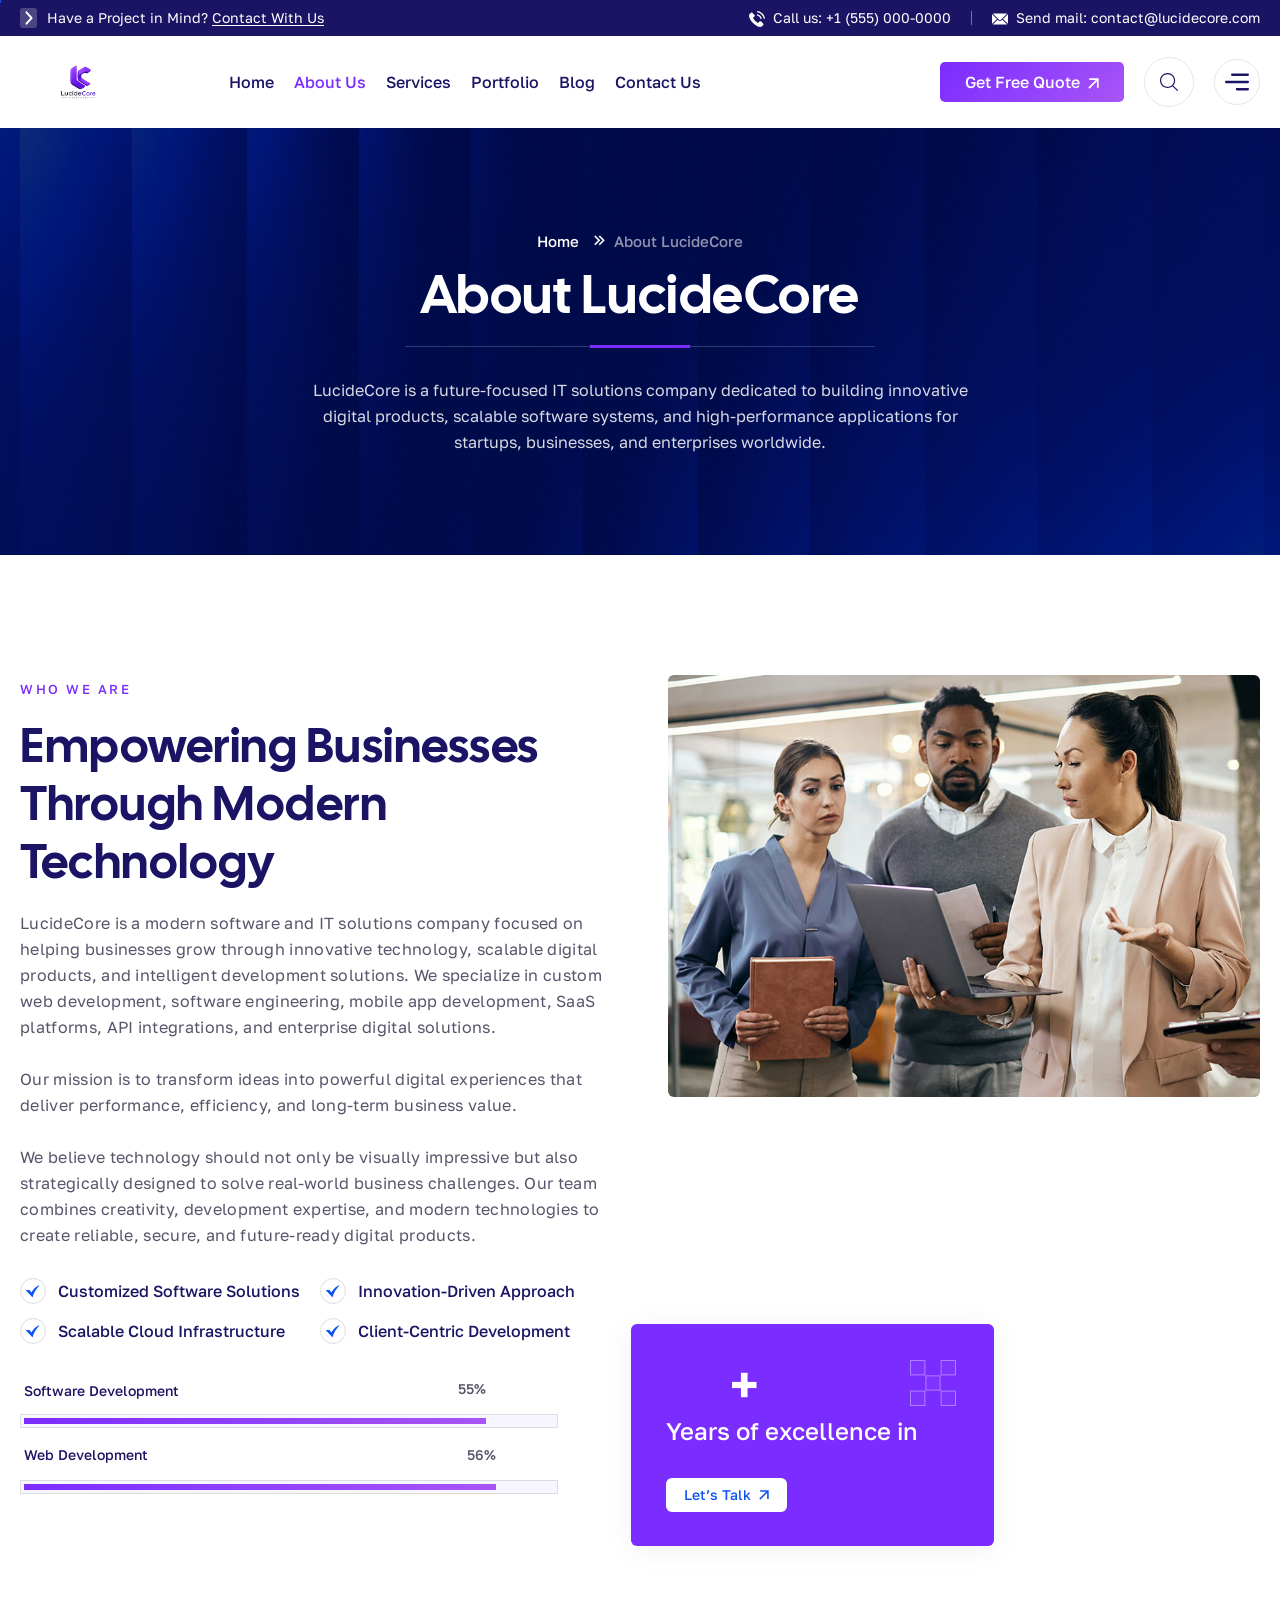
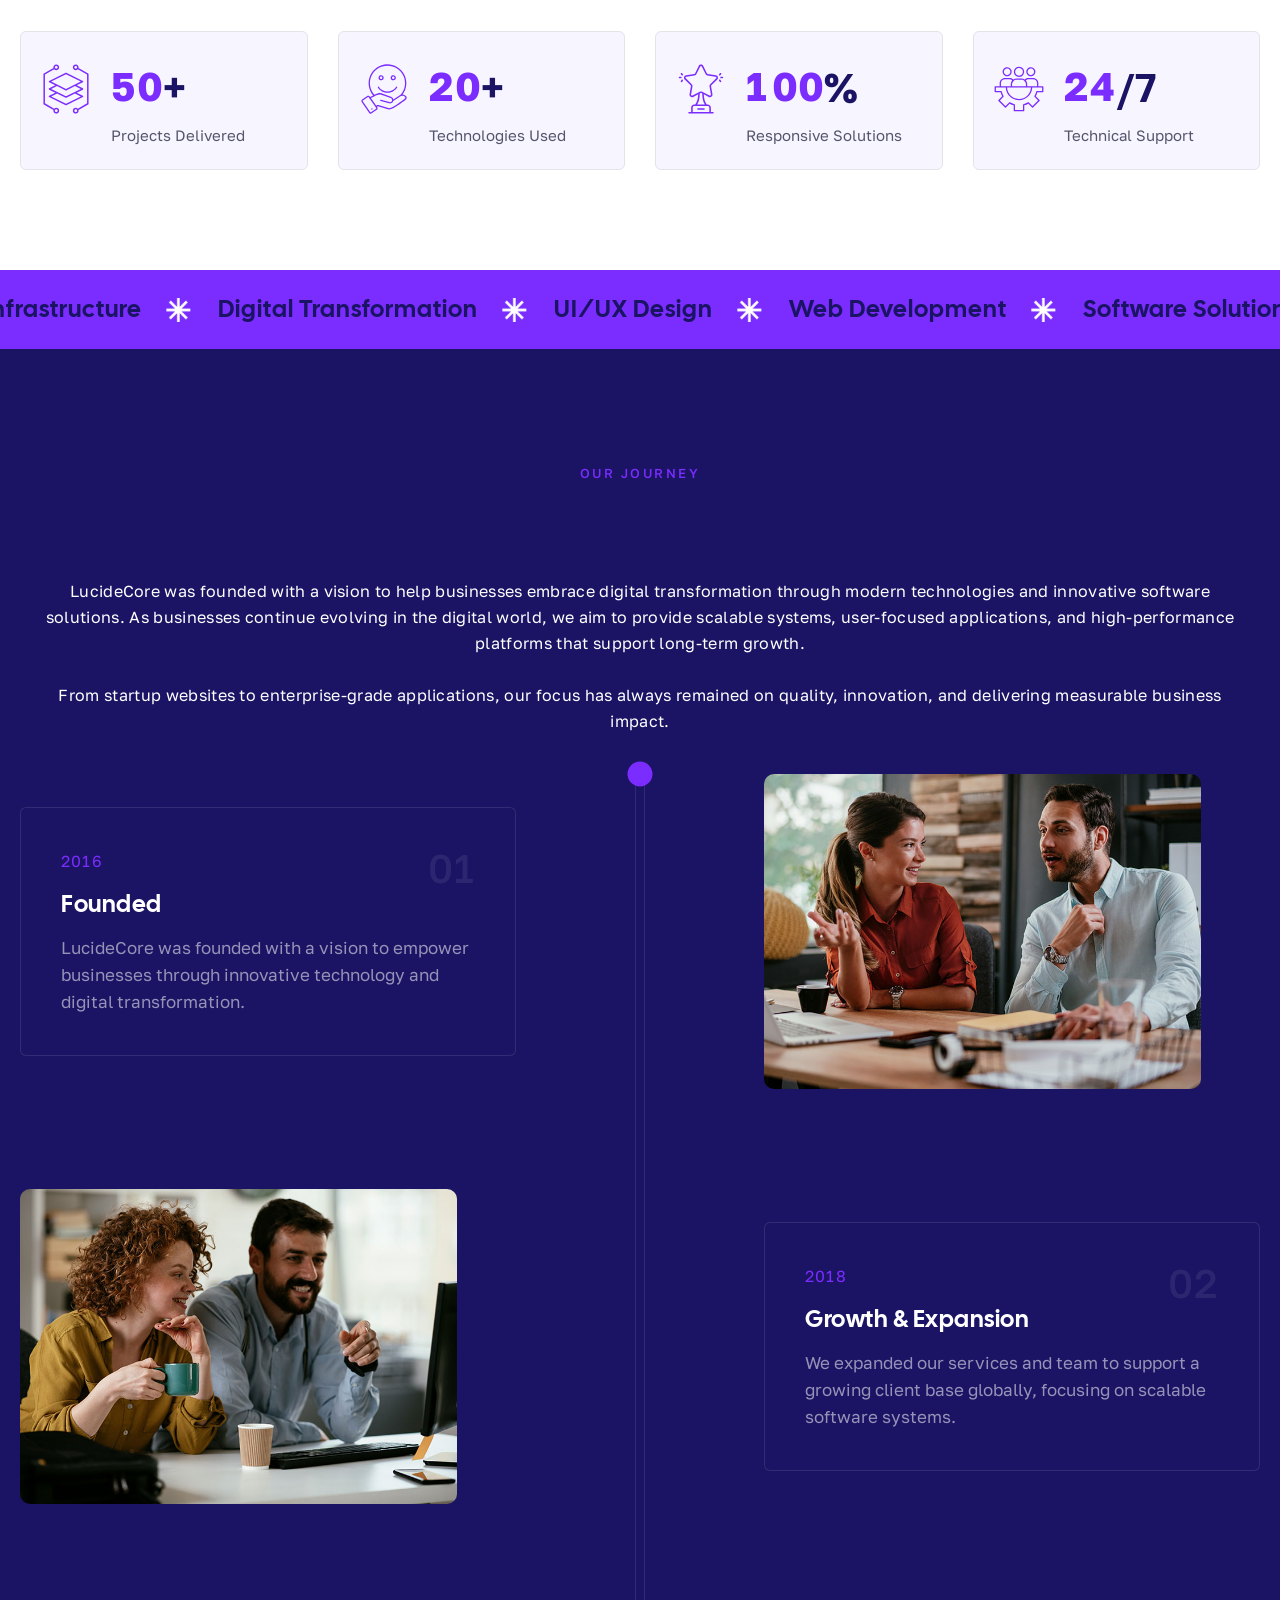
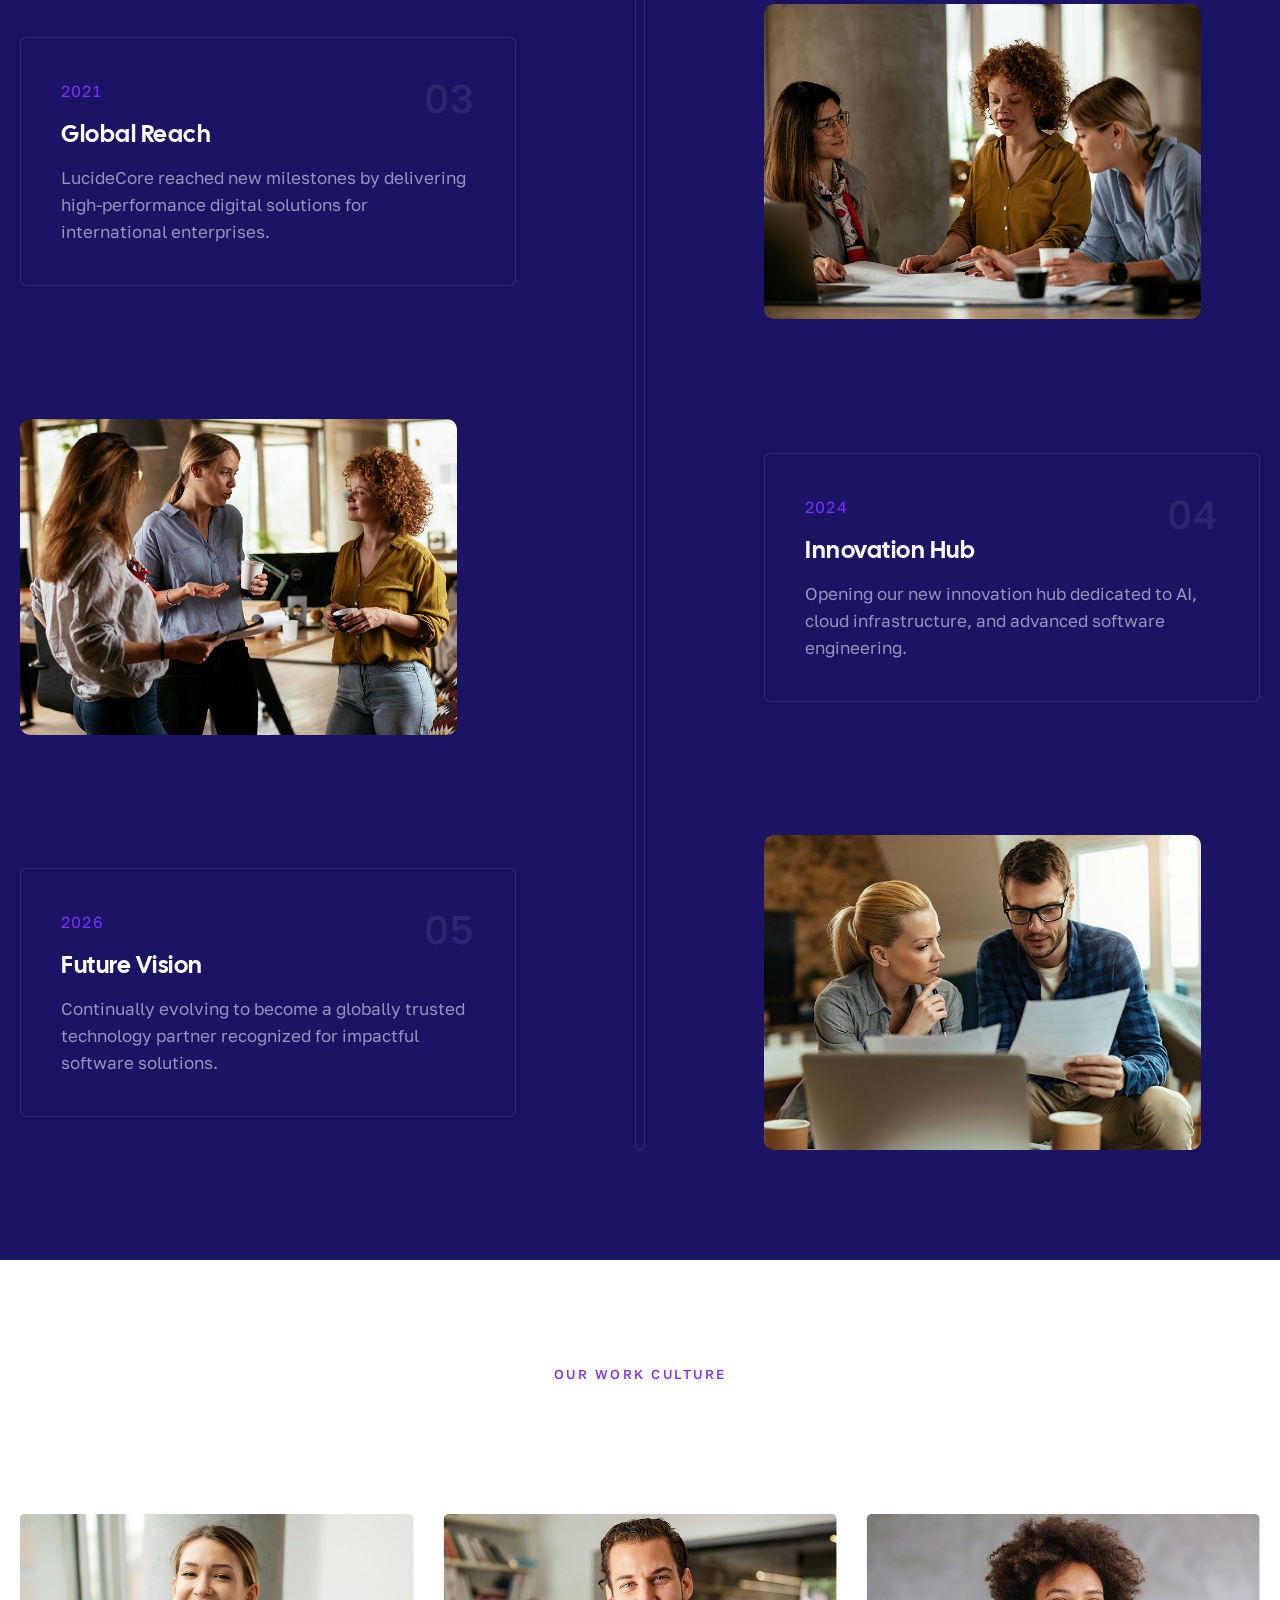
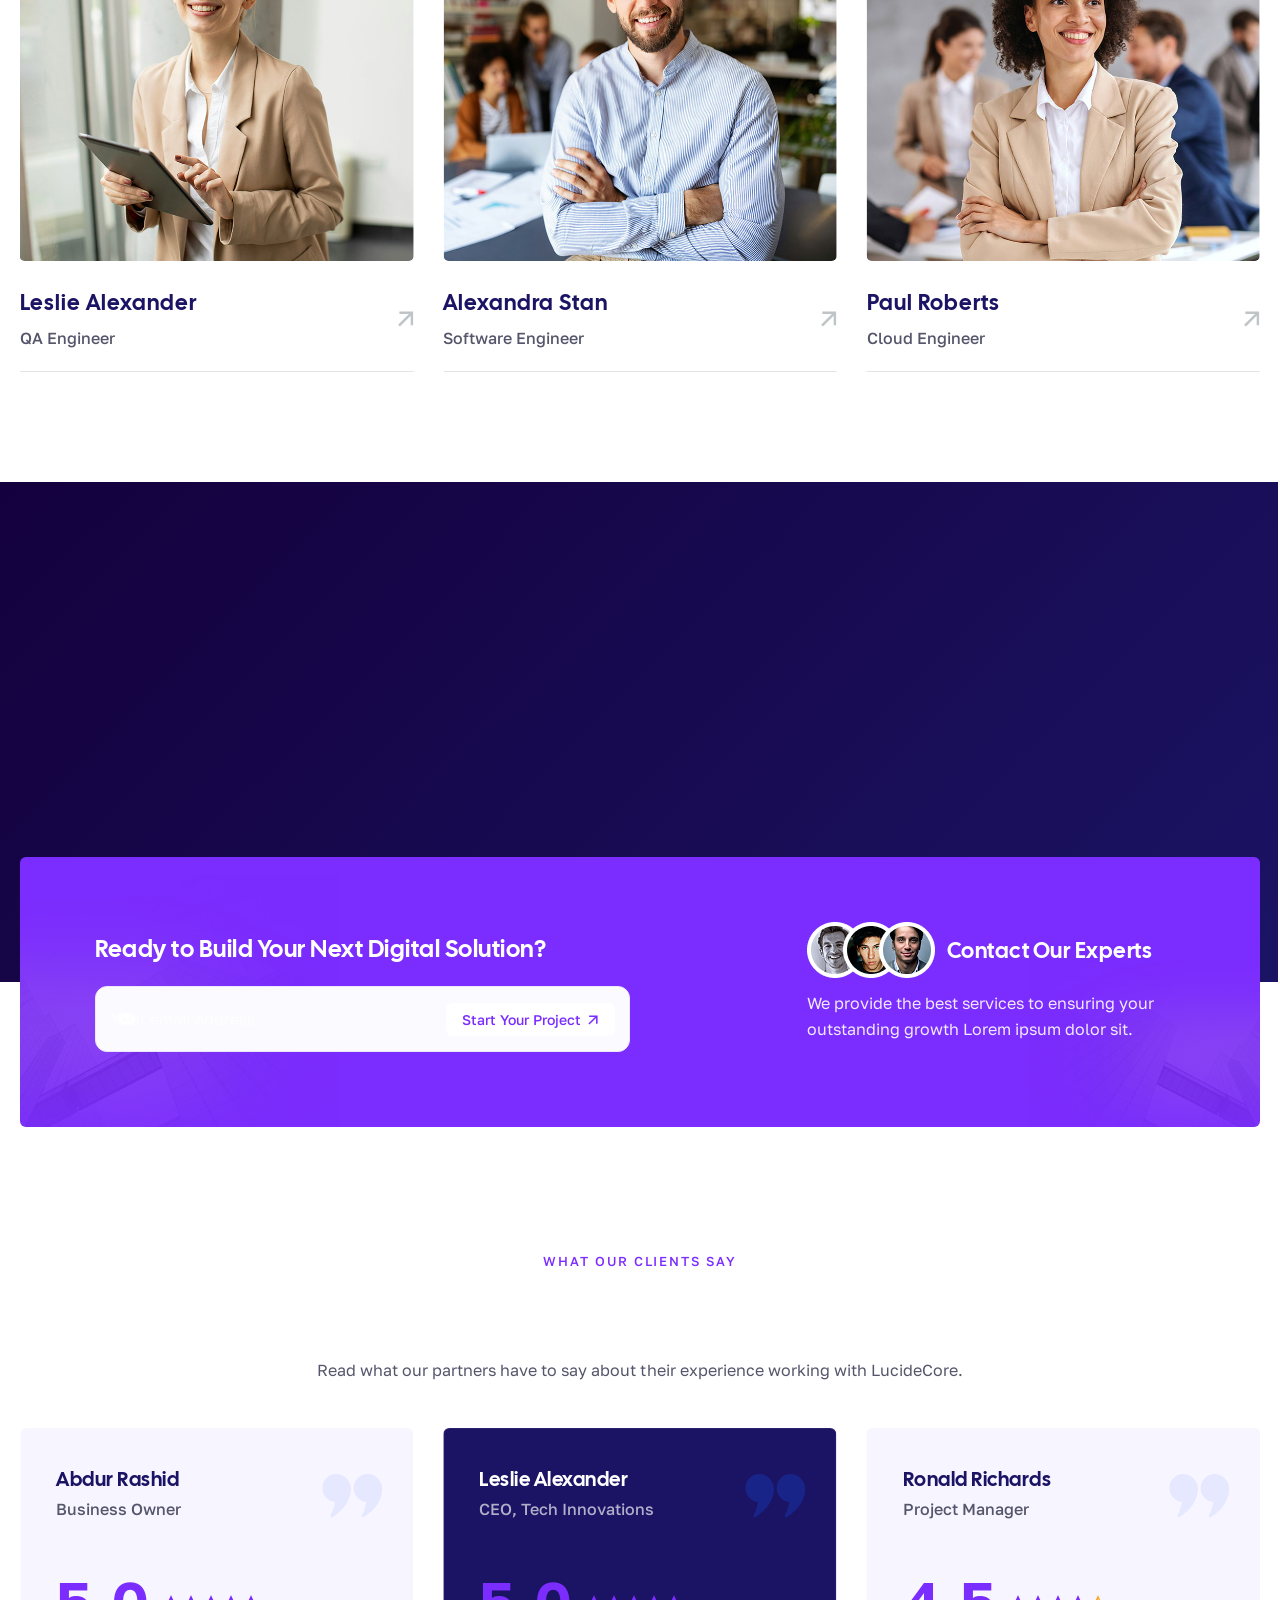
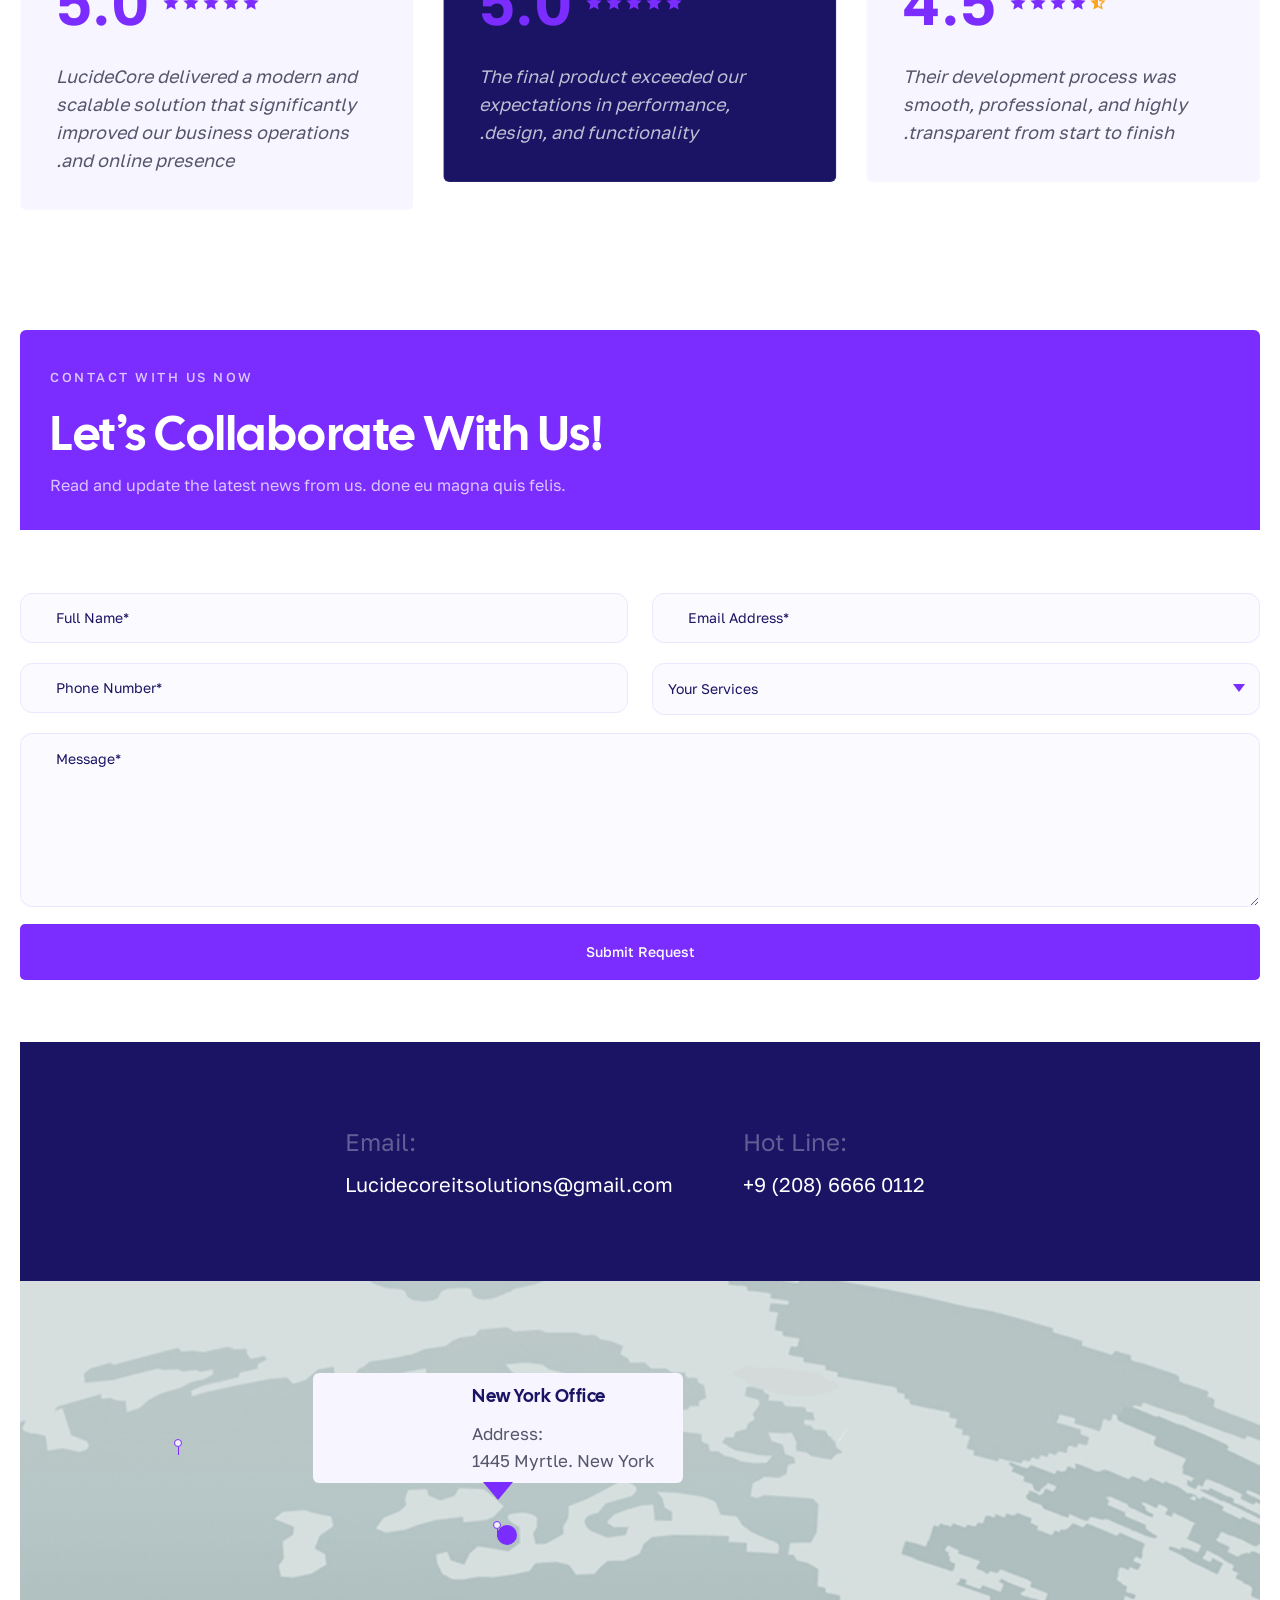
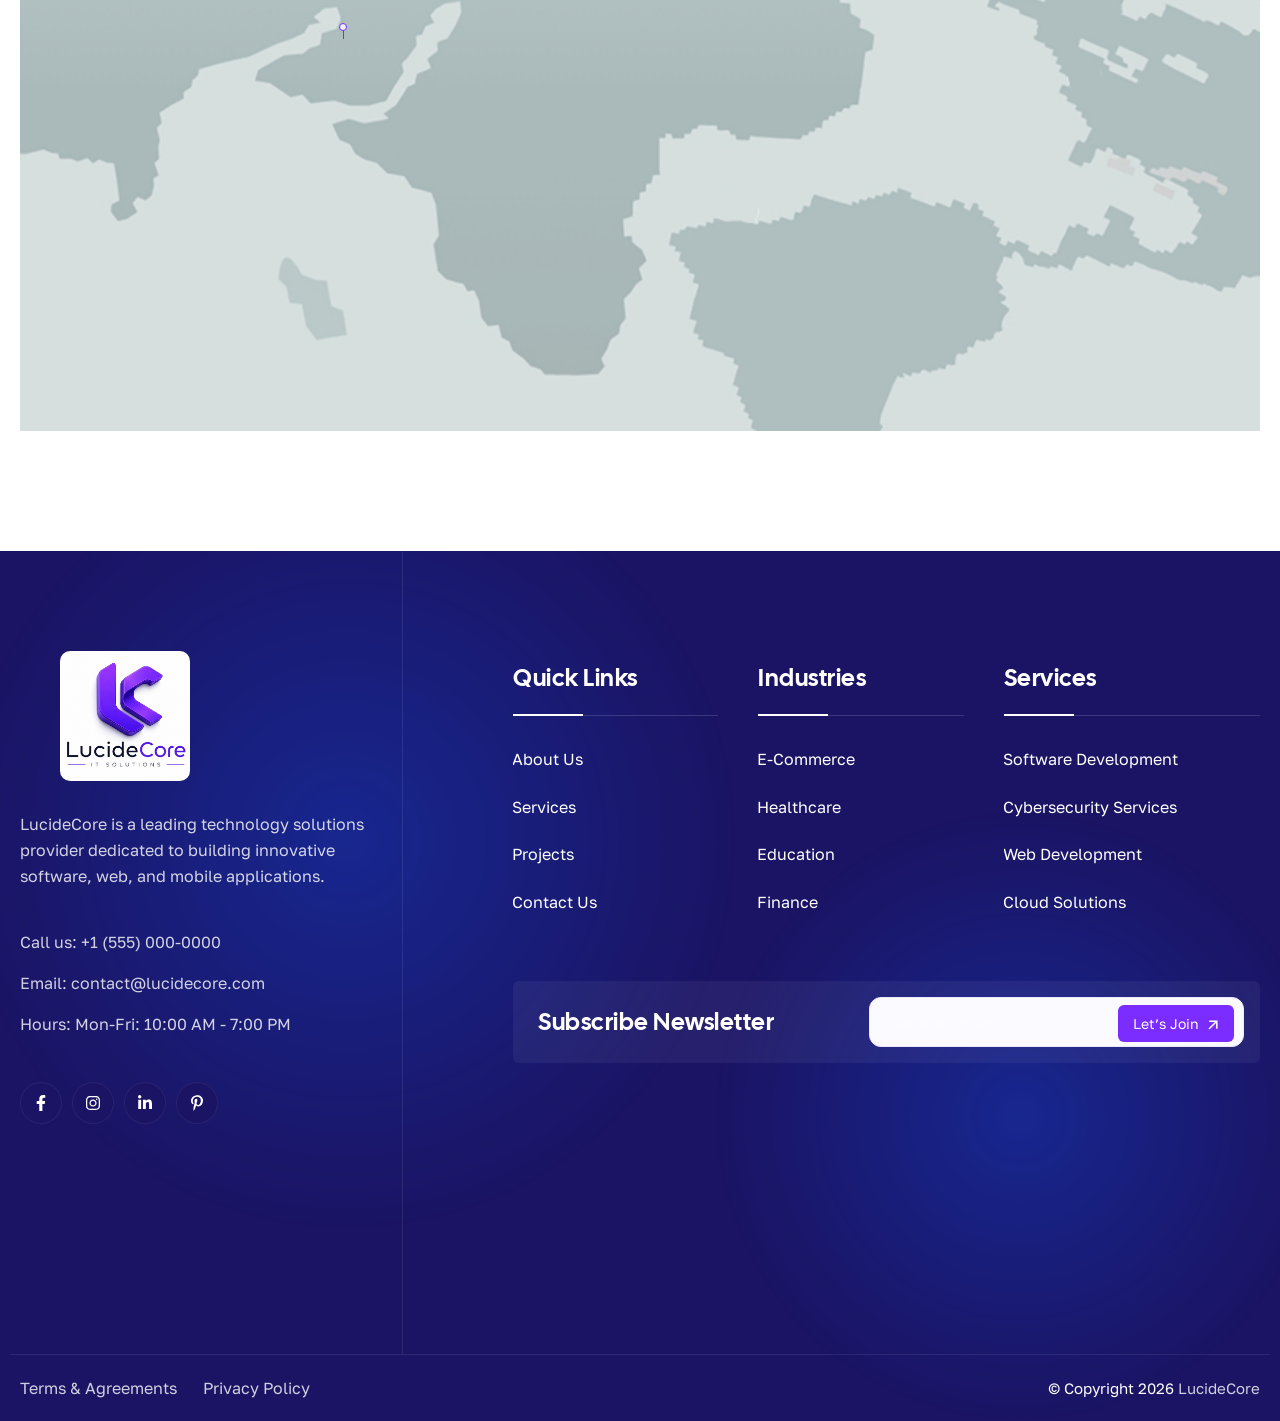
==== commit 50af69be: "CHANGE: Color and content" ====
--- a/about.html
+++ b/about.html
@@ -286,6 +286,7 @@
             </style>
 
     <script src="js/components.js" defer></script>
+    <link rel="stylesheet" href="css/branding-redesign.css" type="text/css" media="all" />
 </head>
 
 <body class="wp-singular page-template page-template-elementor_header_footer page page-id-1277 wp-theme-lucidecore gsap-enable rs-smoother-yes elementor-default elementor-template-full-width elementor-kit-5256 elementor-page elementor-page-1277">    
--- a/css/post-20.css
+++ b/css/post-20.css
@@ -1,116 +1,1570 @@
-.elementor-20 .elementor-element.elementor-element-287118d6{--display:flex;--gap:0px 0px;--row-gap:0px;--column-gap:0px;--padding-top:0px;--padding-bottom:0px;--padding-left:0px;--padding-right:0px;}.elementor-20 .elementor-element.elementor-element-57da8a9e{--display:flex;--flex-direction:column;--container-widget-width:100%;--container-widget-height:initial;--container-widget-flex-grow:0;--container-widget-align-self:initial;--flex-wrap-mobile:wrap;--gap:0px 0px;--row-gap:0px;--column-gap:0px;--overlay-opacity:1;--border-radius:0px 0px 0px 0px;--margin-top:0px;--margin-bottom:0px;--margin-left:0px;--margin-right:0px;--padding-top:5px;--padding-bottom:5px;--padding-left:60px;--padding-right:60px;}.elementor-20 .elementor-element.elementor-element-57da8a9e:not(.elementor-motion-effects-element-type-background), .elementor-20 .elementor-element.elementor-element-57da8a9e > .elementor-motion-effects-container > .elementor-motion-effects-layer{background-color:var( --e-global-color-primary );}.elementor-20 .elementor-element.elementor-element-57da8a9e::before, .elementor-20 .elementor-element.elementor-element-57da8a9e > .elementor-background-video-container::before, .elementor-20 .elementor-element.elementor-element-57da8a9e > .e-con-inner > .elementor-background-video-container::before, .elementor-20 .elementor-element.elementor-element-57da8a9e > .elementor-background-slideshow::before, .elementor-20 .elementor-element.elementor-element-57da8a9e > .e-con-inner > .elementor-background-slideshow::before, .elementor-20 .elementor-element.elementor-element-57da8a9e > .elementor-motion-effects-container > .elementor-motion-effects-layer::before{--background-overlay:'';}.elementor-20 .elementor-element.elementor-element-476866a0{--display:flex;--flex-direction:row;--container-widget-width:calc( ( 1 - var( --container-widget-flex-grow ) ) * 100% );--container-widget-height:100%;--container-widget-flex-grow:1;--container-widget-align-self:stretch;--flex-wrap-mobile:wrap;--align-items:center;--margin-top:0px;--margin-bottom:0px;--margin-left:0px;--margin-right:0px;--padding-top:0px;--padding-bottom:0px;--padding-left:0px;--padding-right:0px;}.elementor-20 .elementor-element.elementor-element-79d2b2b5{--display:flex;--flex-direction:row;--container-widget-width:calc( ( 1 - var( --container-widget-flex-grow ) ) * 100% );--container-widget-height:100%;--container-widget-flex-grow:1;--container-widget-align-self:stretch;--flex-wrap-mobile:wrap;--align-items:center;--gap:20px 0px;--row-gap:20px;--column-gap:0px;--padding-top:0px;--padding-bottom:0px;--padding-left:0px;--padding-right:0px;}.elementor-20 .elementor-element.elementor-element-4b201abc .rs-contact-box .address-item .address-icon{background-color:#FFFFFF36;width:17px;min-width:17px;max-width:17px;height:20px;line-height:17px !important;text-align:center;margin:0px 10px 0px 0px;}.elementor-20 .elementor-element.elementor-element-4b201abc{width:auto;max-width:auto;font-size:14px;font-weight:400;line-height:24px;}.elementor-20 .elementor-element.elementor-element-4b201abc > .elementor-widget-container{margin:0px 0px 0px 0px;padding:0px 0px 0px 0px;border-style:none;border-radius:0px 0px 0px 0px;}.elementor-20 .elementor-element.elementor-element-4b201abc .rs-contact-box{display:flex;flex-direction:row;justify-content:flex-start;}.elementor-20 .elementor-element.elementor-element-4b201abc .rs-contact-box .address-item{display:flex;align-items:center;flex-direction:row;justify-content:flex-start;margin:0px 4px 0px 0px;padding:0px 0px 0px 0px;}.elementor-20 .elementor-element.elementor-element-4b201abc .rs-contact-box .address-item .address-icon i{color:#FFFFFF !important;}.elementor-20 .elementor-element.elementor-element-4b201abc .rs-contact-box .address-item .address-icon svg path{fill:#FFFFFF !important;}.elementor-20 .elementor-element.elementor-element-4b201abc .rs-contact-box .address-item .address-icon, .elementor-20 .elementor-element.elementor-element-4b201abc .rs-contact-box .address-item .address-icon img{border-radius:3px 3px 3px 3px;}.elementor-20 .elementor-element.elementor-element-4b201abc .rs-contact-box .address-item .address-text span.label{display:block;text-decoration:underline;margin:0px 0px 0px 0px;}.elementor-20 .elementor-element.elementor-element-4b201abc .rs-contact-box .address-item .address-text div{align-items:flex-start;flex-direction:row;justify-content:flex-start;}.elementor-20 .elementor-element.elementor-element-4b201abc .rs-contact-box .address-item .address-text span.label,
-					.elementor-20 .elementor-element.elementor-element-4b201abc .rs-contact-box .address-item .address-text span.label a{color:#FFFFFF !important;}.elementor-20 .elementor-element.elementor-element-4b201abc .rs-contact-box .address-item .address-text span.label a:hover{color:#FFFFFF !important;}.elementor-20 .elementor-element.elementor-element-4b201abc .rs-contact-box .address-item .address-text div > a,
-					.elementor-20 .elementor-element.elementor-element-4b201abc .rs-contact-box .address-item .address-text div > .des a,
-					.elementor-20 .elementor-element.elementor-element-4b201abc .rs-contact-box .address-item .address-text div > .des{color:#FFFFFF;}.elementor-20 .elementor-element.elementor-element-4b201abc .rs-contact-box .address-item .address-text div > a:hover,
-					.elementor-20 .elementor-element.elementor-element-4b201abc .rs-contact-box .address-item .address-text div > .des a:hover{color:var( --e-global-color-primary );}.elementor-20 .elementor-element.elementor-element-4b201abc .rs-contact-box .address-item .address-text .des{margin:0px 0px 0px 0px;}.elementor-20 .elementor-element.elementor-element-4b201abc .rs-contact-box .address-item .address-text a{margin:0px 0px 0px 0px;}.elementor-20 .elementor-element.elementor-element-4b201abc .rs-contact-box .address-item .address-text{margin-right:0px;}.elementor-20 .elementor-element.elementor-element-6cc6dd76 .rs-contact-box .address-item .address-icon{background-color:#FFFFFF;width:17px;min-width:17px;max-width:17px;height:20px;line-height:17px !important;text-align:center;margin:0px 10px 0px 0px;}.elementor-20 .elementor-element.elementor-element-6cc6dd76{width:auto;max-width:auto;font-size:14px;font-weight:400;line-height:14px;}.elementor-20 .elementor-element.elementor-element-6cc6dd76 > .elementor-widget-container{margin:0px 0px 0px 0px;padding:0px 0px 0px 0px;border-style:none;border-radius:0px 0px 0px 0px;}.elementor-20 .elementor-element.elementor-element-6cc6dd76 .rs-contact-box{display:flex;flex-direction:row;justify-content:flex-start;}.elementor-20 .elementor-element.elementor-element-6cc6dd76 .rs-contact-box .address-item{display:flex;align-items:center;flex-direction:row;justify-content:flex-start;margin:0px 0px 0px 0px;padding:0px 0px 0px 0px;border-style:solid;border-width:0px 0px 1px 0px;border-color:#FFFFFF;}.elementor-20 .elementor-element.elementor-element-6cc6dd76 .rs-contact-box .address-item .address-text span.label{display:block;margin:0px 0px 0px 0px;}.elementor-20 .elementor-element.elementor-element-6cc6dd76 .rs-contact-box .address-item .address-text div{align-items:flex-start;flex-direction:row;justify-content:flex-start;}.elementor-20 .elementor-element.elementor-element-6cc6dd76 .rs-contact-box .address-item .address-text div > a,
-					.elementor-20 .elementor-element.elementor-element-6cc6dd76 .rs-contact-box .address-item .address-text div > .des a,
-					.elementor-20 .elementor-element.elementor-element-6cc6dd76 .rs-contact-box .address-item .address-text div > .des{color:#FFFFFF;}.elementor-20 .elementor-element.elementor-element-6cc6dd76 .rs-contact-box .address-item .address-text div > a:hover,
-					.elementor-20 .elementor-element.elementor-element-6cc6dd76 .rs-contact-box .address-item .address-text div > .des a:hover{color:#FFFFFFBD !important;}.elementor-20 .elementor-element.elementor-element-6cc6dd76 .rs-contact-box .address-item .address-text .des{margin:0px 0px 0px 0px;}.elementor-20 .elementor-element.elementor-element-6cc6dd76 .rs-contact-box .address-item .address-text a{margin:0px 0px 0px 0px;}.elementor-20 .elementor-element.elementor-element-6cc6dd76 .rs-contact-box .address-item .address-text{margin-right:0px;}.elementor-20 .elementor-element.elementor-element-3ef8ddf5{--display:flex;--flex-direction:row;--container-widget-width:calc( ( 1 - var( --container-widget-flex-grow ) ) * 100% );--container-widget-height:100%;--container-widget-flex-grow:1;--container-widget-align-self:stretch;--flex-wrap-mobile:wrap;--justify-content:flex-end;--align-items:center;--gap:20px 20px;--row-gap:20px;--column-gap:20px;--margin-top:0px;--margin-bottom:0px;--margin-left:0px;--margin-right:0px;--padding-top:0px;--padding-bottom:0px;--padding-left:0px;--padding-right:0px;}.elementor-20 .elementor-element.elementor-element-19a196a4 .rs-contact-box{display:flex;flex-direction:row;justify-content:flex-start;}.elementor-20 .elementor-element.elementor-element-19a196a4 .rs-contact-box .address-item{display:flex;align-items:center;flex-direction:row;margin:0px 0px 0px 0px;}.elementor-20 .elementor-element.elementor-element-19a196a4 .rs-contact-box .address-item .address-icon svg{width:16px;height:16px;}.elementor-20 .elementor-element.elementor-element-19a196a4 .rs-contact-box .address-item .address-icon i{color:#FFFFFF !important;}.elementor-20 .elementor-element.elementor-element-19a196a4 .rs-contact-box .address-item .address-icon svg path{fill:#FFFFFF !important;}.elementor-20 .elementor-element.elementor-element-19a196a4 .rs-contact-box .address-item .address-icon{margin:0px 8px 0px 0px;}.elementor-20 .elementor-element.elementor-element-19a196a4 .rs-contact-box .address-item .address-text span.label{display:block;}.elementor-20 .elementor-element.elementor-element-19a196a4 .rs-contact-box .address-item .address-text div{align-items:flex-start;flex-direction:row;justify-content:flex-start;}.elementor-20 .elementor-element.elementor-element-19a196a4 .rs-contact-box .address-item .address-text div > a,
-					.elementor-20 .elementor-element.elementor-element-19a196a4 .rs-contact-box .address-item .address-text div > .des a,
-					.elementor-20 .elementor-element.elementor-element-19a196a4 .rs-contact-box .address-item .address-text div > .des{color:#FFFFFF;}.elementor-20 .elementor-element.elementor-element-19a196a4{font-size:14px;font-weight:400;}.elementor-20 .elementor-element.elementor-element-2d480f6b .rs-divider{background-color:#59585D61;padding:0px 0px 0px 0px;}.elementor-20 .elementor-element.elementor-element-2d480f6b{width:var( --container-widget-width, 1px );max-width:1px;--container-widget-width:1px;--container-widget-flex-grow:0;}.elementor-20 .elementor-element.elementor-element-2d480f6b > .elementor-widget-container{background-color:#FFFFFF80;padding:0px 0px 0px 0px;}.elementor-20 .elementor-element.elementor-element-2d480f6b.elementor-widget-rs-divider{width:1px;height:14px;}.elementor-20 .elementor-element.elementor-element-5709d6f4 > .elementor-widget-container{margin:0px 0px 0px 0px;padding:0px 0px 0px 0px;}.elementor-20 .elementor-element.elementor-element-5709d6f4 .rs-contact-box{display:flex;flex-direction:row;justify-content:flex-start;}.elementor-20 .elementor-element.elementor-element-5709d6f4 .rs-contact-box .address-item{display:flex;align-items:center;flex-direction:row;padding:0px 0px 0px 0px;margin:0px 0px 0px 0px;border-radius:0px 0px 0px 0px;}.elementor-20 .elementor-element.elementor-element-5709d6f4 .rs-contact-box .address-item:last-child{padding:0px 0px 0px 0px;margin:0px 0px 0px 0px;}.elementor-20 .elementor-element.elementor-element-5709d6f4 .rs-contact-box .address-item .address-icon svg{width:16px;height:16px;}.elementor-20 .elementor-element.elementor-element-5709d6f4 .rs-contact-box .address-item .address-icon i{color:#FFFFFF !important;}.elementor-20 .elementor-element.elementor-element-5709d6f4 .rs-contact-box .address-item .address-icon svg path{fill:#FFFFFF !important;}.elementor-20 .elementor-element.elementor-element-5709d6f4 .rs-contact-box .address-item .address-icon{line-height:18px !important;margin:0px 8px 0px 0px;}.elementor-20 .elementor-element.elementor-element-5709d6f4 .rs-contact-box .address-item .address-text span.label{display:block;padding:0px 0px 0px 0px;margin:0px 0px 0px 0px;}.elementor-20 .elementor-element.elementor-element-5709d6f4 .rs-contact-box .address-item .address-text div{flex-direction:row;justify-content:flex-start;}.elementor-20 .elementor-element.elementor-element-5709d6f4 .rs-contact-box .address-item .address-text div > a,
-					.elementor-20 .elementor-element.elementor-element-5709d6f4 .rs-contact-box .address-item .address-text div > .des a,
-					.elementor-20 .elementor-element.elementor-element-5709d6f4 .rs-contact-box .address-item .address-text div > .des{color:#FFFFFF;}.elementor-20 .elementor-element.elementor-element-5709d6f4{font-size:14px;font-weight:400;line-height:0px;}.elementor-20 .elementor-element.elementor-element-5709d6f4 .rs-contact-box .address-item .address-text .des{margin:0px 0px 0px 0px;}.elementor-20 .elementor-element.elementor-element-5709d6f4 .rs-contact-box .address-item .address-text a{margin:0px 0px 0px 0px;}.elementor-20 .elementor-element.elementor-element-3db07a57{--display:flex;--flex-direction:column;--container-widget-width:calc( ( 1 - var( --container-widget-flex-grow ) ) * 100% );--container-widget-height:initial;--container-widget-flex-grow:0;--container-widget-align-self:initial;--flex-wrap-mobile:wrap;--justify-content:space-between;--align-items:center;--padding-top:0px;--padding-bottom:0px;--padding-left:50px;--padding-right:50px;}.elementor-20 .elementor-element.elementor-element-3db07a57:not(.elementor-motion-effects-element-type-background), .elementor-20 .elementor-element.elementor-element-3db07a57 > .elementor-motion-effects-container > .elementor-motion-effects-layer{background-color:var( --e-global-color-7c8b012 );}.elementor-20 .elementor-element.elementor-element-718cf0ac{--display:flex;--flex-direction:row;--container-widget-width:calc( ( 1 - var( --container-widget-flex-grow ) ) * 100% );--container-widget-height:100%;--container-widget-flex-grow:1;--container-widget-align-self:stretch;--flex-wrap-mobile:wrap;--justify-content:space-between;--align-items:center;--padding-top:0px;--padding-bottom:0px;--padding-left:0px;--padding-right:0px;}.elementor-20 .elementor-element.elementor-element-56c2d4f2{--display:flex;}.elementor-20 .elementor-element.elementor-element-64d01d13{--display:flex;--padding-top:0px;--padding-bottom:0px;--padding-left:0px;--padding-right:0px;}.elementor-20 .elementor-element.elementor-element-619b14e4 > .rstb-nav-menu > .primary-menu .sub-menu{background-color:#FFFFFF;border-style:solid;border-width:0px 0px 1px 0px;border-color:#ECECEC;border-radius:0px 0px 6px 6px;padding:0px 0px 0px 0px;}.elementor-20 .elementor-element.elementor-element-619b14e4 .rstb-nav-menu .mobile-panel-content{background-color:var( --e-global-color-secondary );}.elementor-20 .elementor-element.elementor-element-619b14e4 > .rstb-nav-menu > .primary-menu{justify-content:flex-start;}.elementor-20 .elementor-element.elementor-element-619b14e4 > .rstb-nav-menu > .primary-menu > .menu-item{margin:0px 0px 0px 48px;padding:35px 0px 35px 0px;}.elementor-20 .elementor-element.elementor-element-619b14e4 > .rstb-nav-menu > .primary-menu > .menu-item > .menu-item-link{margin:0px 0px 0px 0px;padding:0px 0px 0px 0px;font-weight:500;color:var( --e-global-color-4d7b7af );}.elementor-20 .elementor-element.elementor-element-619b14e4 > .rstb-nav-menu > .primary-menu > .menu-item > .menu-item-link:hover{color:var( --e-global-color-primary );}.elementor-20 .elementor-element.elementor-element-619b14e4 > .rstb-nav-menu > .primary-menu .current-menu-parent > .menu-item-link, .elementor-20 .elementor-element.elementor-element-619b14e4 > .rstb-nav-menu > .primary-menu > .current-menu-item > .menu-item-link{color:var( --e-global-color-primary );}.elementor-20 .elementor-element.elementor-element-619b14e4 > .rstb-nav-menu > .primary-menu .sub-menu .menu-item:not(:last-child){border-width:0px;}.elementor-20 .elementor-element.elementor-element-619b14e4 > .rstb-nav-menu > .primary-menu .sub-menu .menu-item-link{padding:16px 25px 16px 25px;border-style:solid;border-width:1px 0px 0px 0px;border-color:#ECECEC;border-radius:0px 0px 0px 0px;font-size:15px;color:var( --e-global-color-4d7b7af );}.elementor-20 .elementor-element.elementor-element-619b14e4 > .rstb-nav-menu > .primary-menu .sub-menu .menu-item-link:hover{color:var( --e-global-color-primary );}.elementor-20 .elementor-element.elementor-element-619b14e4 > .rstb-nav-menu > .primary-menu .sub-menu .current-menu-parent > .menu-item-link, .elementor-20 .elementor-element.elementor-element-619b14e4 > .rstb-nav-menu > .primary-menu .sub-menu .current-menu-item > .menu-item-link{color:var( --e-global-color-primary );}.elementor-20 .elementor-element.elementor-element-619b14e4 > .nav-horizontal > .primary-menu .sub-menu .sub-menu-icon, .elementor-20 .elementor-element.elementor-element-619b14e4 > .nav-vertical > .primary-menu .sub-menu-icon{border-radius:0px 0px 0px 0px;}.elementor-20 .elementor-element.elementor-element-619b14e4 .rstb-nav-menu .mobile-menu.has-vertical-divider .menu-item, .elementor-20 .elementor-element.elementor-element-619b14e4 .rstb-nav-menu .mobile-menu.has-vertical-divider .menu-item:first-child{border-color:#FFFFFF1A;}.elementor-20 .elementor-element.elementor-element-619b14e4 .rstb-nav-menu .mobile-menu .menu-item-link{border-style:none;color:#FFFFFF;}.elementor-20 .elementor-element.elementor-element-619b14e4 .rstb-nav-menu .mobile-menu .menu-item-link:hover{color:var( --e-global-color-primary );}.elementor-20 .elementor-element.elementor-element-619b14e4 .rstb-nav-menu .mobile-menu .current-menu-parent > .menu-item-link, .elementor-20 .elementor-element.elementor-element-619b14e4 .rstb-nav-menu .mobile-menu > .current-menu-item > .menu-item-link{color:var( --e-global-color-primary );}.elementor-20 .elementor-element.elementor-element-619b14e4 .rstb-nav-menu .mobile-menu .sub-menu-icon{border-style:solid;}.elementor-20 .elementor-element.elementor-element-619b14e4 .rstb-nav-menu .menu-toggler{border-style:solid;border-color:var( --e-global-color-b666397 );color:var( --e-global-color-4d7b7af );}.elementor-20 .elementor-element.elementor-element-619b14e4 .rstb-nav-menu .mobile-panel-close{color:#FFFFFF;background-color:var( --e-global-color-primary );}.elementor-20 .elementor-element.elementor-element-2626eced{--display:flex;--flex-direction:row;--container-widget-width:calc( ( 1 - var( --container-widget-flex-grow ) ) * 100% );--container-widget-height:100%;--container-widget-flex-grow:1;--container-widget-align-self:stretch;--flex-wrap-mobile:wrap;--justify-content:flex-end;--align-items:center;}.elementor-20 .elementor-element.elementor-element-2bb62d67 .rs-button .rs-btn{background-color:var( --e-global-color-primary );gap:8px;}.elementor-20 .elementor-element.elementor-element-2bb62d67 .rs-button .rs-btn:hover{background-color:var( --e-global-color-secondary );}.elementor-20 .elementor-element.elementor-element-2bb62d67 .rs-button .rs-btn em{width:11px;height:11px;line-height:11px;top:1px;}.elementor-20 .elementor-element.elementor-element-2bb62d67 .rs-button.style2 .rs-btn svg{width:11px;height:11px;}.elementor-20 .elementor-element.elementor-element-2bb62d67 .rs-button.style3 .rs-btn svg{width:11px;height:11px;}.elementor-20 .elementor-element.elementor-element-2bb62d67 .rs-button .rs-btn i{font-size:11px;color:#FFFFFF;}.elementor-20 .elementor-element.elementor-element-2bb62d67 .rs-button:not(.style2) .rs-btn,
-					.elementor-20 .elementor-element.elementor-element-2bb62d67 .rs-button .rs-btn i,
-					.elementor-20 .elementor-element.elementor-element-2bb62d67 .rs-button.style2 .rs-btn .rs-btn-text{color:#FFFFFF;}.elementor-20 .elementor-element.elementor-element-2bb62d67 .rs-button .rs-btn svg path{fill:#FFFFFF;}
-					.elementor-20 .elementor-element.elementor-element-2bb62d67 .rs-button:not(.style2) .rs-btn,
-					.elementor-20 .elementor-element.elementor-element-2bb62d67 .rs-button:not(.style3) .rs-btn,
-					.elementor-20 .elementor-element.elementor-element-2bb62d67 .rs-button.style2 .rs-btn .rs-btn-text,
-					.elementor-20 .elementor-element.elementor-element-2bb62d67 .rs-button.style3 .rs-btn .rs-btn-text
-				{font-size:16px;}
-					.elementor-20 .elementor-element.elementor-element-2bb62d67 .rs-button:not(.style2) .rs-btn,
-					.elementor-20 .elementor-element.elementor-element-2bb62d67 .rs-button.style2 .rs-btn span
-				{border-style:solid;border-width:1px 1px 1px 1px;border-color:#FFFFFF1A;}.elementor-20 .elementor-element.elementor-element-2bb62d67 .rs-button:not(.style2) .rs-btn,
-					.elementor-20 .elementor-element.elementor-element-2bb62d67 .rs-button.style2 .rs-btn span.rs-btn-text{border-radius:5px 5px 5px 5px;padding:18px 24px 18px 24px;}.elementor-20 .elementor-element.elementor-element-2bb62d67 .rs-button:not(.style2) .rs-btn:hover,
-					.elementor-20 .elementor-element.elementor-element-2bb62d67 .rs-button.style2 .rs-btn:hover .rs-btn-text,
-					.elementor-20 .elementor-element.elementor-element-2bb62d67 .rs-button .rs-btn:hover i{color:#FFFFFF;}.elementor-20 .elementor-element.elementor-element-2bb62d67 .rs-button .rs-btn:hover svg path{fill:#FFFFFF;}.elementor-20 .elementor-element.elementor-element-2bb62d67 .rs-button .rs-btn:hover i{color:#FFFFFF;}.elementor-20 .elementor-element.elementor-element-5d575de6 .search-form-area input{text-align:left;height:54px;border-style:none;border-radius:0px 0px 0px 0px;color:var( --e-global-color-text );background-color:#FFFFFF00;}.elementor-20 .elementor-element.elementor-element-5d575de6 .search-form-area{padding:0px 0px 0px 0px;background-color:var( --e-global-color-1d62194 );border-style:none;border-radius:5px 5px 5px 5px;top:73px;}.elementor-20 .elementor-element.elementor-element-5d575de6 .search-form-area input:focus{color:var( --e-global-color-4d7b7af );}.elementor-20 .elementor-element.elementor-element-5d575de6 .search-form-area .submit-btn{font-size:20px;color:var( --e-global-color-primary );}.elementor-20 .elementor-element.elementor-element-5d575de6 .search-btn{padding:0px 0px 0px 0px;font-size:18px;width:50px;height:50px;border-style:solid;border-width:1px 1px 1px 1px;border-color:#0000001A;border-radius:100px 100px 100px 100px;color:var( --e-global-color-secondary );background-color:#02010100;}.elementor-20 .elementor-element.elementor-element-5d575de6 .rstb-mini-search .search-btn:hover{color:var( --e-global-color-primary );}.elementor-20 .elementor-element.elementor-element-5d575de6 .search-btn.search-open{color:var( --e-global-color-primary );}.elementor-20 .elementor-element.elementor-element-29d8e3c .rstb-offcanvas-wrap .offcanvas-toggle{border-style:solid;border-width:1px 1px 1px 1px;border-color:#0000001A;border-radius:100px 100px 100px 100px;color:var( --e-global-color-secondary );}.elementor-20 .elementor-element.elementor-element-29d8e3c .rstb-offcanvas-wrap .offcanvas-toggle:hover{color:var( --e-global-color-primary );}.elementor-20 .elementor-element.elementor-element-29d8e3c .rstb-offcanvas-wrap .offcanvas-close{color:#FFFFFF;background-color:var( --e-global-color-primary );}.elementor-20 .elementor-element.elementor-element-7d416cb5{--display:flex;--flex-direction:column;--container-widget-width:calc( ( 1 - var( --container-widget-flex-grow ) ) * 100% );--container-widget-height:initial;--container-widget-flex-grow:0;--container-widget-align-self:initial;--flex-wrap-mobile:wrap;--justify-content:space-between;--align-items:center;box-shadow:0px 10px 30px 0px rgba(0, 0, 0, 0.06);--padding-top:0px;--padding-bottom:0px;--padding-left:50px;--padding-right:50px;backdrop-filter:blur(21px) !important;}.elementor-20 .elementor-element.elementor-element-7d416cb5:not(.elementor-motion-effects-element-type-background), .elementor-20 .elementor-element.elementor-element-7d416cb5 > .elementor-motion-effects-container > .elementor-motion-effects-layer{background-color:#FFFFFFB3;}.elementor-20 .elementor-element.elementor-element-1d9caa8f{--display:flex;--flex-direction:row;--container-widget-width:calc( ( 1 - var( --container-widget-flex-grow ) ) * 100% );--container-widget-height:100%;--container-widget-flex-grow:1;--container-widget-align-self:stretch;--flex-wrap-mobile:wrap;--justify-content:space-between;--align-items:center;--padding-top:0px;--padding-bottom:0px;--padding-left:0px;--padding-right:0px;}.elementor-20 .elementor-element.elementor-element-664dd685{--display:flex;}.elementor-20 .elementor-element.elementor-element-1116c335{--display:flex;--padding-top:0px;--padding-bottom:0px;--padding-left:0px;--padding-right:0px;}.elementor-20 .elementor-element.elementor-element-74eee02b > .rstb-nav-menu > .primary-menu .sub-menu{background-color:#FFFFFF;border-style:solid;border-width:0px 0px 1px 0px;border-color:#ECECEC;border-radius:0px 0px 6px 6px;padding:0px 0px 0px 0px;}.elementor-20 .elementor-element.elementor-element-74eee02b .rstb-nav-menu .mobile-panel-content{background-color:var( --e-global-color-secondary );}.elementor-20 .elementor-element.elementor-element-74eee02b > .rstb-nav-menu > .primary-menu{justify-content:flex-start;}.elementor-20 .elementor-element.elementor-element-74eee02b > .rstb-nav-menu > .primary-menu > .menu-item{margin:0px 0px 0px 48px;padding:35px 0px 35px 0px;}.elementor-20 .elementor-element.elementor-element-74eee02b > .rstb-nav-menu > .primary-menu > .menu-item > .menu-item-link{margin:0px 0px 0px 0px;padding:0px 0px 0px 0px;font-weight:500;color:var( --e-global-color-4d7b7af );}.elementor-20 .elementor-element.elementor-element-74eee02b > .rstb-nav-menu > .primary-menu > .menu-item > .menu-item-link:hover{color:var( --e-global-color-primary );}.elementor-20 .elementor-element.elementor-element-74eee02b > .rstb-nav-menu > .primary-menu .current-menu-parent > .menu-item-link, .elementor-20 .elementor-element.elementor-element-74eee02b > .rstb-nav-menu > .primary-menu > .current-menu-item > .menu-item-link{color:var( --e-global-color-primary );}.elementor-20 .elementor-element.elementor-element-74eee02b > .rstb-nav-menu > .primary-menu .sub-menu .menu-item:not(:last-child){border-width:0px;}.elementor-20 .elementor-element.elementor-element-74eee02b > .rstb-nav-menu > .primary-menu .sub-menu .menu-item-link{padding:16px 25px 16px 25px;border-style:solid;border-width:1px 0px 0px 0px;border-color:#ECECEC;border-radius:0px 0px 0px 0px;font-size:15px;color:var( --e-global-color-4d7b7af );}.elementor-20 .elementor-element.elementor-element-74eee02b > .rstb-nav-menu > .primary-menu .sub-menu .menu-item-link:hover{color:var( --e-global-color-primary );}.elementor-20 .elementor-element.elementor-element-74eee02b > .rstb-nav-menu > .primary-menu .sub-menu .current-menu-parent > .menu-item-link, .elementor-20 .elementor-element.elementor-element-74eee02b > .rstb-nav-menu > .primary-menu .sub-menu .current-menu-item > .menu-item-link{color:var( --e-global-color-primary );}.elementor-20 .elementor-element.elementor-element-74eee02b > .nav-horizontal > .primary-menu .sub-menu .sub-menu-icon, .elementor-20 .elementor-element.elementor-element-74eee02b > .nav-vertical > .primary-menu .sub-menu-icon{border-radius:0px 0px 0px 0px;}.elementor-20 .elementor-element.elementor-element-74eee02b .rstb-nav-menu .mobile-menu.has-vertical-divider .menu-item, .elementor-20 .elementor-element.elementor-element-74eee02b .rstb-nav-menu .mobile-menu.has-vertical-divider .menu-item:first-child{border-color:#FFFFFF1A;}.elementor-20 .elementor-element.elementor-element-74eee02b .rstb-nav-menu .mobile-menu .menu-item-link{border-style:none;color:#FFFFFF;}.elementor-20 .elementor-element.elementor-element-74eee02b .rstb-nav-menu .mobile-menu .menu-item-link:hover{color:var( --e-global-color-primary );}.elementor-20 .elementor-element.elementor-element-74eee02b .rstb-nav-menu .mobile-menu .current-menu-parent > .menu-item-link, .elementor-20 .elementor-element.elementor-element-74eee02b .rstb-nav-menu .mobile-menu > .current-menu-item > .menu-item-link{color:var( --e-global-color-primary );}.elementor-20 .elementor-element.elementor-element-74eee02b .rstb-nav-menu .mobile-menu .sub-menu-icon{border-style:solid;}.elementor-20 .elementor-element.elementor-element-74eee02b .rstb-nav-menu .menu-toggler{border-style:solid;border-color:var( --e-global-color-b666397 );color:var( --e-global-color-4d7b7af );}.elementor-20 .elementor-element.elementor-element-74eee02b .rstb-nav-menu .mobile-panel-close{color:#FFFFFF;background-color:var( --e-global-color-primary );}.elementor-20 .elementor-element.elementor-element-1f49f58c{--display:flex;--flex-direction:row;--container-widget-width:calc( ( 1 - var( --container-widget-flex-grow ) ) * 100% );--container-widget-height:100%;--container-widget-flex-grow:1;--container-widget-align-self:stretch;--flex-wrap-mobile:wrap;--justify-content:flex-end;--align-items:center;}.elementor-20 .elementor-element.elementor-element-4a6231a6 .rs-button .rs-btn{background-color:var( --e-global-color-primary );gap:8px;}.elementor-20 .elementor-element.elementor-element-4a6231a6 .rs-button .rs-btn:hover{background-color:var( --e-global-color-secondary );}.elementor-20 .elementor-element.elementor-element-4a6231a6 .rs-button .rs-btn em{width:11px;height:11px;line-height:11px;top:1px;}.elementor-20 .elementor-element.elementor-element-4a6231a6 .rs-button.style2 .rs-btn svg{width:11px;height:11px;}.elementor-20 .elementor-element.elementor-element-4a6231a6 .rs-button.style3 .rs-btn svg{width:11px;height:11px;}.elementor-20 .elementor-element.elementor-element-4a6231a6 .rs-button .rs-btn i{font-size:11px;color:#FFFFFF;}.elementor-20 .elementor-element.elementor-element-4a6231a6 .rs-button:not(.style2) .rs-btn,
-					.elementor-20 .elementor-element.elementor-element-4a6231a6 .rs-button .rs-btn i,
-					.elementor-20 .elementor-element.elementor-element-4a6231a6 .rs-button.style2 .rs-btn .rs-btn-text{color:#FFFFFF;}.elementor-20 .elementor-element.elementor-element-4a6231a6 .rs-button .rs-btn svg path{fill:#FFFFFF;}
-					.elementor-20 .elementor-element.elementor-element-4a6231a6 .rs-button:not(.style2) .rs-btn,
-					.elementor-20 .elementor-element.elementor-element-4a6231a6 .rs-button:not(.style3) .rs-btn,
-					.elementor-20 .elementor-element.elementor-element-4a6231a6 .rs-button.style2 .rs-btn .rs-btn-text,
-					.elementor-20 .elementor-element.elementor-element-4a6231a6 .rs-button.style3 .rs-btn .rs-btn-text
-				{font-size:16px;}
-					.elementor-20 .elementor-element.elementor-element-4a6231a6 .rs-button:not(.style2) .rs-btn,
-					.elementor-20 .elementor-element.elementor-element-4a6231a6 .rs-button.style2 .rs-btn span
-				{border-style:solid;border-width:1px 1px 1px 1px;border-color:#FFFFFF1A;}.elementor-20 .elementor-element.elementor-element-4a6231a6 .rs-button:not(.style2) .rs-btn,
-					.elementor-20 .elementor-element.elementor-element-4a6231a6 .rs-button.style2 .rs-btn span.rs-btn-text{border-radius:5px 5px 5px 5px;padding:18px 24px 18px 24px;}.elementor-20 .elementor-element.elementor-element-4a6231a6 .rs-button:not(.style2) .rs-btn:hover,
-					.elementor-20 .elementor-element.elementor-element-4a6231a6 .rs-button.style2 .rs-btn:hover .rs-btn-text,
-					.elementor-20 .elementor-element.elementor-element-4a6231a6 .rs-button .rs-btn:hover i{color:#FFFFFF;}.elementor-20 .elementor-element.elementor-element-4a6231a6 .rs-button .rs-btn:hover svg path{fill:#FFFFFF;}.elementor-20 .elementor-element.elementor-element-4a6231a6 .rs-button .rs-btn:hover i{color:#FFFFFF;}.elementor-20 .elementor-element.elementor-element-5457824 .search-form-area input{text-align:left;height:54px;border-style:none;border-radius:0px 0px 0px 0px;color:var( --e-global-color-text );background-color:#FFFFFF00;}.elementor-20 .elementor-element.elementor-element-5457824 .search-form-area{padding:0px 0px 0px 0px;background-color:var( --e-global-color-1d62194 );border-style:none;border-radius:5px 5px 5px 5px;top:73px;}.elementor-20 .elementor-element.elementor-element-5457824 .search-form-area input:focus{color:var( --e-global-color-4d7b7af );}.elementor-20 .elementor-element.elementor-element-5457824 .search-form-area .submit-btn{font-size:20px;color:var( --e-global-color-primary );}.elementor-20 .elementor-element.elementor-element-5457824 .search-btn{padding:0px 0px 0px 0px;font-size:18px;width:50px;height:50px;border-style:solid;border-width:1px 1px 1px 1px;border-color:#0000001A;border-radius:100px 100px 100px 100px;color:var( --e-global-color-secondary );background-color:#02010100;}.elementor-20 .elementor-element.elementor-element-5457824 .rstb-mini-search .search-btn:hover{color:var( --e-global-color-primary );}.elementor-20 .elementor-element.elementor-element-5457824 .search-btn.search-open{color:var( --e-global-color-primary );}.elementor-20 .elementor-element.elementor-element-1c01f901 .rstb-offcanvas-wrap .offcanvas-toggle{border-style:solid;border-width:1px 1px 1px 1px;border-color:#0000001A;border-radius:100px 100px 100px 100px;color:var( --e-global-color-secondary );}.elementor-20 .elementor-element.elementor-element-1c01f901 .rstb-offcanvas-wrap .offcanvas-toggle:hover{color:var( --e-global-color-primary );}.elementor-20 .elementor-element.elementor-element-1c01f901 .rstb-offcanvas-wrap .offcanvas-close{color:#FFFFFF;background-color:var( --e-global-color-primary );}@media(max-width:1366px){.elementor-20 .elementor-element.elementor-element-57da8a9e{--padding-top:5px;--padding-bottom:5px;--padding-left:20px;--padding-right:20px;}.elementor-20 .elementor-element.elementor-element-3db07a57{--padding-top:0px;--padding-bottom:0px;--padding-left:20px;--padding-right:20px;}.elementor-20 .elementor-element.elementor-element-56c2d4f2{--padding-top:0px;--padding-bottom:0px;--padding-left:0px;--padding-right:0px;}.elementor-20 .elementor-element.elementor-element-7e981a4a .rstb-site-logo img{height:34px;}.elementor-20 .elementor-element.elementor-element-619b14e4 > .rstb-nav-menu > .primary-menu > .menu-item{margin:0px 20px 0px 0px;}.elementor-20 .elementor-element.elementor-element-619b14e4 > .rstb-nav-menu > .primary-menu > .menu-item > .menu-item-link{margin:0px 0px 0px 0px;}.elementor-20 .elementor-element.elementor-element-2626eced{--padding-top:0px;--padding-bottom:0px;--padding-left:0px;--padding-right:0px;}.elementor-20 .elementor-element.elementor-element-7d416cb5{--padding-top:0px;--padding-bottom:0px;--padding-left:20px;--padding-right:20px;}.elementor-20 .elementor-element.elementor-element-664dd685{--padding-top:0px;--padding-bottom:0px;--padding-left:0px;--padding-right:0px;}.elementor-20 .elementor-element.elementor-element-5f607518 .rstb-site-logo img{height:34px;}.elementor-20 .elementor-element.elementor-element-74eee02b > .rstb-nav-menu > .primary-menu > .menu-item{margin:0px 20px 0px 0px;}.elementor-20 .elementor-element.elementor-element-74eee02b > .rstb-nav-menu > .primary-menu > .menu-item > .menu-item-link{margin:0px 0px 0px 0px;}.elementor-20 .elementor-element.elementor-element-1f49f58c{--padding-top:0px;--padding-bottom:0px;--padding-left:0px;--padding-right:0px;}}@media(max-width:1200px){.elementor-20 .elementor-element.elementor-element-4b201abc{font-size:13px;}.elementor-20 .elementor-element.elementor-element-6cc6dd76{font-size:13px;}.elementor-20 .elementor-element.elementor-element-19a196a4{font-size:13px;}.elementor-20 .elementor-element.elementor-element-5709d6f4{font-size:13px;}.elementor-20 .elementor-element.elementor-element-619b14e4 > .rstb-nav-menu > .primary-menu > .menu-item{margin:0px 25px 0px 0px;}.elementor-20 .elementor-element.elementor-element-619b14e4 > .rstb-nav-menu > .primary-menu > .menu-item > .menu-item-link{margin:0px 0px 0px 0px;font-size:15px;}.elementor-20 .elementor-element.elementor-element-74eee02b > .rstb-nav-menu > .primary-menu > .menu-item{margin:0px 25px 0px 0px;}.elementor-20 .elementor-element.elementor-element-74eee02b > .rstb-nav-menu > .primary-menu > .menu-item > .menu-item-link{margin:0px 0px 0px 0px;font-size:15px;}}@media(max-width:1024px){.elementor-20 .elementor-element.elementor-element-3ef8ddf5{--justify-content:center;}.elementor-20 .elementor-element.elementor-element-3db07a57{--padding-top:15px;--padding-bottom:15px;--padding-left:20px;--padding-right:20px;}.elementor-20 .elementor-element.elementor-element-64d01d13.e-con{--order:99999 /* order end hack */;}.elementor-20 .elementor-element.elementor-element-619b14e4{padding:0px 0px 0px 0px;}.elementor-20 .elementor-element.elementor-element-619b14e4 .rstb-nav-menu .mobile-menu .sub-menu-icon{border-width:0px 0px 0px 0px;}.elementor-20 .elementor-element.elementor-element-619b14e4 .rstb-nav-menu .menu-toggler{width:45px;height:45px;border-width:1px 1px 1px 1px;border-radius:50% 50% 50% 50%;}.elementor-20 .elementor-element.elementor-element-619b14e4 .rstb-nav-menu .mobile-panel-close{width:45px;height:45px;right:0px;top:0px;}.elementor-20 .elementor-element.elementor-element-619b14e4 .rstb-nav-menu .mobile-panel-logo img{height:35px;}.elementor-20 .elementor-element.elementor-element-2626eced{--align-items:flex-end;--container-widget-width:calc( ( 1 - var( --container-widget-flex-grow ) ) * 100% );}.elementor-20 .elementor-element.elementor-element-5d575de6 .search-form-area{top:68px;}.elementor-20 .elementor-element.elementor-element-5d575de6 .search-btn{padding:0px 0px 0px 0px;}.elementor-20 .elementor-element.elementor-element-7d416cb5{--padding-top:15px;--padding-bottom:15px;--padding-left:20px;--padding-right:20px;}.elementor-20 .elementor-element.elementor-element-1116c335.e-con{--order:99999 /* order end hack */;}.elementor-20 .elementor-element.elementor-element-74eee02b{padding:0px 0px 0px 0px;}.elementor-20 .elementor-element.elementor-element-74eee02b .rstb-nav-menu .mobile-menu .sub-menu-icon{border-width:0px 0px 0px 0px;}.elementor-20 .elementor-element.elementor-element-74eee02b .rstb-nav-menu .menu-toggler{width:45px;height:45px;border-width:1px 1px 1px 1px;border-radius:50% 50% 50% 50%;}.elementor-20 .elementor-element.elementor-element-74eee02b .rstb-nav-menu .mobile-panel-close{width:45px;height:45px;right:0px;top:0px;}.elementor-20 .elementor-element.elementor-element-74eee02b .rstb-nav-menu .mobile-panel-logo img{height:35px;}.elementor-20 .elementor-element.elementor-element-1f49f58c{--align-items:flex-end;--container-widget-width:calc( ( 1 - var( --container-widget-flex-grow ) ) * 100% );}.elementor-20 .elementor-element.elementor-element-5457824 .search-form-area{top:68px;}.elementor-20 .elementor-element.elementor-element-5457824 .search-btn{padding:0px 0px 0px 0px;}}@media(max-width:767px){.elementor-20 .elementor-element.elementor-element-57da8a9e{--padding-top:10px;--padding-bottom:10px;--padding-left:20px;--padding-right:20px;}.elementor-20 .elementor-element.elementor-element-79d2b2b5{--justify-content:center;}.elementor-20 .elementor-element.elementor-element-4b201abc > .elementor-widget-container{margin:0px 0px 0px 0px;}.elementor-20 .elementor-element.elementor-element-6cc6dd76 > .elementor-widget-container{margin:0px 0px 0px 0px;}.elementor-20 .elementor-element.elementor-element-3ef8ddf5{--gap:0px 20px;--row-gap:0px;--column-gap:20px;}.elementor-20 .elementor-element.elementor-element-718cf0ac{--gap:0px 0px;--row-gap:0px;--column-gap:0px;}.elementor-20 .elementor-element.elementor-element-56c2d4f2{--width:56%;}.elementor-20 .elementor-element.elementor-element-64d01d13{--width:auto;}.elementor-20 .elementor-element.elementor-element-619b14e4{padding:0px 0px 0px 0px;}.elementor-20 .elementor-element.elementor-element-619b14e4 .rstb-nav-menu .menu-toggler{width:46px;height:46px;}.elementor-20 .elementor-element.elementor-element-619b14e4 .rstb-nav-menu .mobile-panel-close{width:45px;height:45px;}.elementor-20 .elementor-element.elementor-element-2626eced{--width:auto;--gap:20px 10px;--row-gap:20px;--column-gap:10px;}.elementor-20 .elementor-element.elementor-element-5d575de6 .search-btn{padding:0px 0px 0px 0px;}.elementor-20 .elementor-element.elementor-element-29d8e3c{width:var( --container-widget-width, 50px );max-width:50px;--container-widget-width:50px;--container-widget-flex-grow:0;}.elementor-20 .elementor-element.elementor-element-1d9caa8f{--gap:0px 0px;--row-gap:0px;--column-gap:0px;}.elementor-20 .elementor-element.elementor-element-664dd685{--width:56%;}.elementor-20 .elementor-element.elementor-element-1116c335{--width:auto;}.elementor-20 .elementor-element.elementor-element-74eee02b{padding:0px 0px 0px 0px;}.elementor-20 .elementor-element.elementor-element-74eee02b .rstb-nav-menu .menu-toggler{width:46px;height:46px;}.elementor-20 .elementor-element.elementor-element-74eee02b .rstb-nav-menu .mobile-panel-close{width:45px;height:45px;}.elementor-20 .elementor-element.elementor-element-1f49f58c{--width:auto;--gap:20px 10px;--row-gap:20px;--column-gap:10px;}.elementor-20 .elementor-element.elementor-element-5457824 .search-btn{padding:0px 0px 0px 0px;}.elementor-20 .elementor-element.elementor-element-1c01f901{width:var( --container-widget-width, 50px );max-width:50px;--container-widget-width:50px;--container-widget-flex-grow:0;}}@media(min-width:768px){.elementor-20 .elementor-element.elementor-element-56c2d4f2{--width:20%;}.elementor-20 .elementor-element.elementor-element-64d01d13{--width:61%;}.elementor-20 .elementor-element.elementor-element-2626eced{--width:23%;}.elementor-20 .elementor-element.elementor-element-664dd685{--width:20%;}.elementor-20 .elementor-element.elementor-element-1116c335{--width:61%;}.elementor-20 .elementor-element.elementor-element-1f49f58c{--width:23%;}}@media(max-width:1366px) and (min-width:768px){.elementor-20 .elementor-element.elementor-element-56c2d4f2{--width:18%;}.elementor-20 .elementor-element.elementor-element-2626eced{--width:37%;}.elementor-20 .elementor-element.elementor-element-664dd685{--width:18%;}.elementor-20 .elementor-element.elementor-element-1f49f58c{--width:37%;}}@media(max-width:1200px) and (min-width:768px){.elementor-20 .elementor-element.elementor-element-79d2b2b5{--width:44%;}.elementor-20 .elementor-element.elementor-element-2626eced{--width:15%;}.elementor-20 .elementor-element.elementor-element-1f49f58c{--width:15%;}}@media(max-width:1024px) and (min-width:768px){.elementor-20 .elementor-element.elementor-element-79d2b2b5{--width:100%;}.elementor-20 .elementor-element.elementor-element-56c2d4f2{--width:60%;}.elementor-20 .elementor-element.elementor-element-64d01d13{--width:auto;}.elementor-20 .elementor-element.elementor-element-2626eced{--width:30%;}.elementor-20 .elementor-element.elementor-element-664dd685{--width:60%;}.elementor-20 .elementor-element.elementor-element-1116c335{--width:auto;}.elementor-20 .elementor-element.elementor-element-1f49f58c{--width:30%;}}/* Start custom CSS for container, class: .elementor-element-57da8a9e */@media (min-width: 1367px) and (max-width: 1600px) {
-.elementor-20 .elementor-element.elementor-element-57da8a9e{
-    padding: 5px 20px;
-}
-}/* End custom CSS */
-/* Start custom CSS for rstb-nav-menu, class: .elementor-element-619b14e4 */@media (min-width: 1367px) and (max-width: 1600px) {
-    .elementor-20 .elementor-element.elementor-element-619b14e4 .rstb-nav-menu > .primary-menu > .menu-item{
+.elementor-20 .elementor-element.elementor-element-287118d6 {
+    --display: flex;
+    --gap: 0px 0px;
+    --row-gap: 0px;
+    --column-gap: 0px;
+    --padding-top: 0px;
+    --padding-bottom: 0px;
+    --padding-left: 0px;
+    --padding-right: 0px;
+}
+
+.elementor-20 .elementor-element.elementor-element-57da8a9e {
+    --display: flex;
+    --flex-direction: column;
+    --container-widget-width: 100%;
+    --container-widget-height: initial;
+    --container-widget-flex-grow: 0;
+    --container-widget-align-self: initial;
+    --flex-wrap-mobile: wrap;
+    --gap: 0px 0px;
+    --row-gap: 0px;
+    --column-gap: 0px;
+    --overlay-opacity: 1;
+    --border-radius: 0px 0px 0px 0px;
+    --margin-top: 0px;
+    --margin-bottom: 0px;
+    --margin-left: 0px;
+    --margin-right: 0px;
+    --padding-top: 5px;
+    --padding-bottom: 5px;
+    --padding-left: 60px;
+    --padding-right: 60px;
+}
+
+.elementor-20 .elementor-element.elementor-element-57da8a9e:not(.elementor-motion-effects-element-type-background),
+.elementor-20 .elementor-element.elementor-element-57da8a9e>.elementor-motion-effects-container>.elementor-motion-effects-layer {
+    background-color: #1B1464;
+}
+
+.elementor-20 .elementor-element.elementor-element-57da8a9e::before,
+.elementor-20 .elementor-element.elementor-element-57da8a9e>.elementor-background-video-container::before,
+.elementor-20 .elementor-element.elementor-element-57da8a9e>.e-con-inner>.elementor-background-video-container::before,
+.elementor-20 .elementor-element.elementor-element-57da8a9e>.elementor-background-slideshow::before,
+.elementor-20 .elementor-element.elementor-element-57da8a9e>.e-con-inner>.elementor-background-slideshow::before,
+.elementor-20 .elementor-element.elementor-element-57da8a9e>.elementor-motion-effects-container>.elementor-motion-effects-layer::before {
+    --background-overlay: '';
+}
+
+.elementor-20 .elementor-element.elementor-element-476866a0 {
+    --display: flex;
+    --flex-direction: row;
+    --container-widget-width: calc((1 - var(--container-widget-flex-grow)) * 100%);
+    --container-widget-height: 100%;
+    --container-widget-flex-grow: 1;
+    --container-widget-align-self: stretch;
+    --flex-wrap-mobile: wrap;
+    --align-items: center;
+    --margin-top: 0px;
+    --margin-bottom: 0px;
+    --margin-left: 0px;
+    --margin-right: 0px;
+    --padding-top: 0px;
+    --padding-bottom: 0px;
+    --padding-left: 0px;
+    --padding-right: 0px;
+}
+
+.elementor-20 .elementor-element.elementor-element-79d2b2b5 {
+    --display: flex;
+    --flex-direction: row;
+    --container-widget-width: calc((1 - var(--container-widget-flex-grow)) * 100%);
+    --container-widget-height: 100%;
+    --container-widget-flex-grow: 1;
+    --container-widget-align-self: stretch;
+    --flex-wrap-mobile: wrap;
+    --align-items: center;
+    --gap: 20px 0px;
+    --row-gap: 20px;
+    --column-gap: 0px;
+    --padding-top: 0px;
+    --padding-bottom: 0px;
+    --padding-left: 0px;
+    --padding-right: 0px;
+}
+
+.elementor-20 .elementor-element.elementor-element-4b201abc .rs-contact-box .address-item .address-icon {
+    background-color: #FFFFFF36;
+    width: 17px;
+    min-width: 17px;
+    max-width: 17px;
+    height: 20px;
+    line-height: 17px !important;
+    text-align: center;
+    margin: 0px 10px 0px 0px;
+}
+
+.elementor-20 .elementor-element.elementor-element-4b201abc {
+    width: auto;
+    max-width: auto;
+    font-size: 14px;
+    font-weight: 400;
+    line-height: 24px;
+}
+
+.elementor-20 .elementor-element.elementor-element-4b201abc>.elementor-widget-container {
+    margin: 0px 0px 0px 0px;
+    padding: 0px 0px 0px 0px;
+    border-style: none;
+    border-radius: 0px 0px 0px 0px;
+}
+
+.elementor-20 .elementor-element.elementor-element-4b201abc .rs-contact-box {
+    display: flex;
+    flex-direction: row;
+    justify-content: flex-start;
+}
+
+.elementor-20 .elementor-element.elementor-element-4b201abc .rs-contact-box .address-item {
+    display: flex;
+    align-items: center;
+    flex-direction: row;
+    justify-content: flex-start;
+    margin: 0px 4px 0px 0px;
+    padding: 0px 0px 0px 0px;
+}
+
+.elementor-20 .elementor-element.elementor-element-4b201abc .rs-contact-box .address-item .address-icon i {
+    color: #FFFFFF !important;
+}
+
+.elementor-20 .elementor-element.elementor-element-4b201abc .rs-contact-box .address-item .address-icon svg path {
+    fill: #FFFFFF !important;
+}
+
+.elementor-20 .elementor-element.elementor-element-4b201abc .rs-contact-box .address-item .address-icon,
+.elementor-20 .elementor-element.elementor-element-4b201abc .rs-contact-box .address-item .address-icon img {
+    border-radius: 3px 3px 3px 3px;
+}
+
+.elementor-20 .elementor-element.elementor-element-4b201abc .rs-contact-box .address-item .address-text span.label {
+    display: block;
+    text-decoration: underline;
+    margin: 0px 0px 0px 0px;
+}
+
+.elementor-20 .elementor-element.elementor-element-4b201abc .rs-contact-box .address-item .address-text div {
+    align-items: flex-start;
+    flex-direction: row;
+    justify-content: flex-start;
+}
+
+.elementor-20 .elementor-element.elementor-element-4b201abc .rs-contact-box .address-item .address-text span.label,
+.elementor-20 .elementor-element.elementor-element-4b201abc .rs-contact-box .address-item .address-text span.label a {
+    color: #FFFFFF !important;
+}
+
+.elementor-20 .elementor-element.elementor-element-4b201abc .rs-contact-box .address-item .address-text span.label a:hover {
+    color: #FFFFFF !important;
+}
+
+.elementor-20 .elementor-element.elementor-element-4b201abc .rs-contact-box .address-item .address-text div>a,
+.elementor-20 .elementor-element.elementor-element-4b201abc .rs-contact-box .address-item .address-text div>.des a,
+.elementor-20 .elementor-element.elementor-element-4b201abc .rs-contact-box .address-item .address-text div>.des {
+    color: #FFFFFF;
+}
+
+.elementor-20 .elementor-element.elementor-element-4b201abc .rs-contact-box .address-item .address-text div>a:hover,
+.elementor-20 .elementor-element.elementor-element-4b201abc .rs-contact-box .address-item .address-text div>.des a:hover {
+    color: var(--e-global-color-primary);
+}
+
+.elementor-20 .elementor-element.elementor-element-4b201abc .rs-contact-box .address-item .address-text .des {
+    margin: 0px 0px 0px 0px;
+}
+
+.elementor-20 .elementor-element.elementor-element-4b201abc .rs-contact-box .address-item .address-text a {
+    margin: 0px 0px 0px 0px;
+}
+
+.elementor-20 .elementor-element.elementor-element-4b201abc .rs-contact-box .address-item .address-text {
+    margin-right: 0px;
+}
+
+.elementor-20 .elementor-element.elementor-element-6cc6dd76 .rs-contact-box .address-item .address-icon {
+    background-color: #FFFFFF;
+    width: 17px;
+    min-width: 17px;
+    max-width: 17px;
+    height: 20px;
+    line-height: 17px !important;
+    text-align: center;
+    margin: 0px 10px 0px 0px;
+}
+
+.elementor-20 .elementor-element.elementor-element-6cc6dd76 {
+    width: auto;
+    max-width: auto;
+    font-size: 14px;
+    font-weight: 400;
+    line-height: 14px;
+}
+
+.elementor-20 .elementor-element.elementor-element-6cc6dd76>.elementor-widget-container {
+    margin: 0px 0px 0px 0px;
+    padding: 0px 0px 0px 0px;
+    border-style: none;
+    border-radius: 0px 0px 0px 0px;
+}
+
+.elementor-20 .elementor-element.elementor-element-6cc6dd76 .rs-contact-box {
+    display: flex;
+    flex-direction: row;
+    justify-content: flex-start;
+}
+
+.elementor-20 .elementor-element.elementor-element-6cc6dd76 .rs-contact-box .address-item {
+    display: flex;
+    align-items: center;
+    flex-direction: row;
+    justify-content: flex-start;
+    margin: 0px 0px 0px 0px;
+    padding: 0px 0px 0px 0px;
+    border-style: solid;
+    border-width: 0px 0px 1px 0px;
+    border-color: #FFFFFF;
+}
+
+.elementor-20 .elementor-element.elementor-element-6cc6dd76 .rs-contact-box .address-item .address-text span.label {
+    display: block;
+    margin: 0px 0px 0px 0px;
+}
+
+.elementor-20 .elementor-element.elementor-element-6cc6dd76 .rs-contact-box .address-item .address-text div {
+    align-items: flex-start;
+    flex-direction: row;
+    justify-content: flex-start;
+}
+
+.elementor-20 .elementor-element.elementor-element-6cc6dd76 .rs-contact-box .address-item .address-text div>a,
+.elementor-20 .elementor-element.elementor-element-6cc6dd76 .rs-contact-box .address-item .address-text div>.des a,
+.elementor-20 .elementor-element.elementor-element-6cc6dd76 .rs-contact-box .address-item .address-text div>.des {
+    color: #FFFFFF;
+}
+
+.elementor-20 .elementor-element.elementor-element-6cc6dd76 .rs-contact-box .address-item .address-text div>a:hover,
+.elementor-20 .elementor-element.elementor-element-6cc6dd76 .rs-contact-box .address-item .address-text div>.des a:hover {
+    color: #FFFFFFBD !important;
+}
+
+.elementor-20 .elementor-element.elementor-element-6cc6dd76 .rs-contact-box .address-item .address-text .des {
+    margin: 0px 0px 0px 0px;
+}
+
+.elementor-20 .elementor-element.elementor-element-6cc6dd76 .rs-contact-box .address-item .address-text a {
+    margin: 0px 0px 0px 0px;
+}
+
+.elementor-20 .elementor-element.elementor-element-6cc6dd76 .rs-contact-box .address-item .address-text {
+    margin-right: 0px;
+}
+
+.elementor-20 .elementor-element.elementor-element-3ef8ddf5 {
+    --display: flex;
+    --flex-direction: row;
+    --container-widget-width: calc((1 - var(--container-widget-flex-grow)) * 100%);
+    --container-widget-height: 100%;
+    --container-widget-flex-grow: 1;
+    --container-widget-align-self: stretch;
+    --flex-wrap-mobile: wrap;
+    --justify-content: flex-end;
+    --align-items: center;
+    --gap: 20px 20px;
+    --row-gap: 20px;
+    --column-gap: 20px;
+    --margin-top: 0px;
+    --margin-bottom: 0px;
+    --margin-left: 0px;
+    --margin-right: 0px;
+    --padding-top: 0px;
+    --padding-bottom: 0px;
+    --padding-left: 0px;
+    --padding-right: 0px;
+}
+
+.elementor-20 .elementor-element.elementor-element-19a196a4 .rs-contact-box {
+    display: flex;
+    flex-direction: row;
+    justify-content: flex-start;
+}
+
+.elementor-20 .elementor-element.elementor-element-19a196a4 .rs-contact-box .address-item {
+    display: flex;
+    align-items: center;
+    flex-direction: row;
+    margin: 0px 0px 0px 0px;
+}
+
+.elementor-20 .elementor-element.elementor-element-19a196a4 .rs-contact-box .address-item .address-icon svg {
+    width: 16px;
+    height: 16px;
+}
+
+.elementor-20 .elementor-element.elementor-element-19a196a4 .rs-contact-box .address-item .address-icon i {
+    color: #FFFFFF !important;
+}
+
+.elementor-20 .elementor-element.elementor-element-19a196a4 .rs-contact-box .address-item .address-icon svg path {
+    fill: #FFFFFF !important;
+}
+
+.elementor-20 .elementor-element.elementor-element-19a196a4 .rs-contact-box .address-item .address-icon {
+    margin: 0px 8px 0px 0px;
+}
+
+.elementor-20 .elementor-element.elementor-element-19a196a4 .rs-contact-box .address-item .address-text span.label {
+    display: block;
+}
+
+.elementor-20 .elementor-element.elementor-element-19a196a4 .rs-contact-box .address-item .address-text div {
+    align-items: flex-start;
+    flex-direction: row;
+    justify-content: flex-start;
+}
+
+.elementor-20 .elementor-element.elementor-element-19a196a4 .rs-contact-box .address-item .address-text div>a,
+.elementor-20 .elementor-element.elementor-element-19a196a4 .rs-contact-box .address-item .address-text div>.des a,
+.elementor-20 .elementor-element.elementor-element-19a196a4 .rs-contact-box .address-item .address-text div>.des {
+    color: #FFFFFF;
+}
+
+.elementor-20 .elementor-element.elementor-element-19a196a4 {
+    font-size: 14px;
+    font-weight: 400;
+}
+
+.elementor-20 .elementor-element.elementor-element-2d480f6b .rs-divider {
+    background-color: #59585D61;
+    padding: 0px 0px 0px 0px;
+}
+
+.elementor-20 .elementor-element.elementor-element-2d480f6b {
+    width: var(--container-widget-width, 1px);
+    max-width: 1px;
+    --container-widget-width: 1px;
+    --container-widget-flex-grow: 0;
+}
+
+.elementor-20 .elementor-element.elementor-element-2d480f6b>.elementor-widget-container {
+    background-color: #FFFFFF80;
+    padding: 0px 0px 0px 0px;
+}
+
+.elementor-20 .elementor-element.elementor-element-2d480f6b.elementor-widget-rs-divider {
+    width: 1px;
+    height: 14px;
+}
+
+.elementor-20 .elementor-element.elementor-element-5709d6f4>.elementor-widget-container {
+    margin: 0px 0px 0px 0px;
+    padding: 0px 0px 0px 0px;
+}
+
+.elementor-20 .elementor-element.elementor-element-5709d6f4 .rs-contact-box {
+    display: flex;
+    flex-direction: row;
+    justify-content: flex-start;
+}
+
+.elementor-20 .elementor-element.elementor-element-5709d6f4 .rs-contact-box .address-item {
+    display: flex;
+    align-items: center;
+    flex-direction: row;
+    padding: 0px 0px 0px 0px;
+    margin: 0px 0px 0px 0px;
+    border-radius: 0px 0px 0px 0px;
+}
+
+.elementor-20 .elementor-element.elementor-element-5709d6f4 .rs-contact-box .address-item:last-child {
+    padding: 0px 0px 0px 0px;
+    margin: 0px 0px 0px 0px;
+}
+
+.elementor-20 .elementor-element.elementor-element-5709d6f4 .rs-contact-box .address-item .address-icon svg {
+    width: 16px;
+    height: 16px;
+}
+
+.elementor-20 .elementor-element.elementor-element-5709d6f4 .rs-contact-box .address-item .address-icon i {
+    color: #FFFFFF !important;
+}
+
+.elementor-20 .elementor-element.elementor-element-5709d6f4 .rs-contact-box .address-item .address-icon svg path {
+    fill: #FFFFFF !important;
+}
+
+.elementor-20 .elementor-element.elementor-element-5709d6f4 .rs-contact-box .address-item .address-icon {
+    line-height: 18px !important;
+    margin: 0px 8px 0px 0px;
+}
+
+.elementor-20 .elementor-element.elementor-element-5709d6f4 .rs-contact-box .address-item .address-text span.label {
+    display: block;
+    padding: 0px 0px 0px 0px;
+    margin: 0px 0px 0px 0px;
+}
+
+.elementor-20 .elementor-element.elementor-element-5709d6f4 .rs-contact-box .address-item .address-text div {
+    flex-direction: row;
+    justify-content: flex-start;
+}
+
+.elementor-20 .elementor-element.elementor-element-5709d6f4 .rs-contact-box .address-item .address-text div>a,
+.elementor-20 .elementor-element.elementor-element-5709d6f4 .rs-contact-box .address-item .address-text div>.des a,
+.elementor-20 .elementor-element.elementor-element-5709d6f4 .rs-contact-box .address-item .address-text div>.des {
+    color: #FFFFFF;
+}
+
+.elementor-20 .elementor-element.elementor-element-5709d6f4 {
+    font-size: 14px;
+    font-weight: 400;
+    line-height: 0px;
+}
+
+.elementor-20 .elementor-element.elementor-element-5709d6f4 .rs-contact-box .address-item .address-text .des {
+    margin: 0px 0px 0px 0px;
+}
+
+.elementor-20 .elementor-element.elementor-element-5709d6f4 .rs-contact-box .address-item .address-text a {
+    margin: 0px 0px 0px 0px;
+}
+
+.elementor-20 .elementor-element.elementor-element-3db07a57 {
+    --display: flex;
+    --flex-direction: column;
+    --container-widget-width: calc((1 - var(--container-widget-flex-grow)) * 100%);
+    --container-widget-height: initial;
+    --container-widget-flex-grow: 0;
+    --container-widget-align-self: initial;
+    --flex-wrap-mobile: wrap;
+    --justify-content: space-between;
+    --align-items: center;
+    --padding-top: 0px;
+    --padding-bottom: 0px;
+    --padding-left: 50px;
+    --padding-right: 50px;
+}
+
+.elementor-20 .elementor-element.elementor-element-3db07a57:not(.elementor-motion-effects-element-type-background),
+.elementor-20 .elementor-element.elementor-element-3db07a57>.elementor-motion-effects-container>.elementor-motion-effects-layer {
+    background-color: var(--e-global-color-7c8b012);
+}
+
+.elementor-20 .elementor-element.elementor-element-718cf0ac {
+    --display: flex;
+    --flex-direction: row;
+    --container-widget-width: calc((1 - var(--container-widget-flex-grow)) * 100%);
+    --container-widget-height: 100%;
+    --container-widget-flex-grow: 1;
+    --container-widget-align-self: stretch;
+    --flex-wrap-mobile: wrap;
+    --justify-content: space-between;
+    --align-items: center;
+    --padding-top: 0px;
+    --padding-bottom: 0px;
+    --padding-left: 0px;
+    --padding-right: 0px;
+}
+
+.elementor-20 .elementor-element.elementor-element-56c2d4f2 {
+    --display: flex;
+}
+
+.elementor-20 .elementor-element.elementor-element-64d01d13 {
+    --display: flex;
+    --padding-top: 0px;
+    --padding-bottom: 0px;
+    --padding-left: 0px;
+    --padding-right: 0px;
+}
+
+.elementor-20 .elementor-element.elementor-element-619b14e4>.rstb-nav-menu>.primary-menu .sub-menu {
+    background-color: #FFFFFF;
+    border-style: solid;
+    border-width: 0px 0px 1px 0px;
+    border-color: #ECECEC;
+    border-radius: 0px 0px 6px 6px;
+    padding: 0px 0px 0px 0px;
+}
+
+.elementor-20 .elementor-element.elementor-element-619b14e4 .rstb-nav-menu .mobile-panel-content {
+    background-color: var(--e-global-color-secondary);
+}
+
+.elementor-20 .elementor-element.elementor-element-619b14e4>.rstb-nav-menu>.primary-menu {
+    justify-content: flex-start;
+}
+
+.elementor-20 .elementor-element.elementor-element-619b14e4>.rstb-nav-menu>.primary-menu>.menu-item {
+    margin: 0px 0px 0px 48px;
+    padding: 35px 0px 35px 0px;
+}
+
+.elementor-20 .elementor-element.elementor-element-619b14e4>.rstb-nav-menu>.primary-menu>.menu-item>.menu-item-link {
+    margin: 0px 0px 0px 0px;
+    padding: 0px 0px 0px 0px;
+    font-weight: 500;
+    color: var(--e-global-color-4d7b7af);
+}
+
+.elementor-20 .elementor-element.elementor-element-619b14e4>.rstb-nav-menu>.primary-menu>.menu-item>.menu-item-link:hover {
+    color: var(--e-global-color-primary);
+}
+
+.elementor-20 .elementor-element.elementor-element-619b14e4>.rstb-nav-menu>.primary-menu .current-menu-parent>.menu-item-link,
+.elementor-20 .elementor-element.elementor-element-619b14e4>.rstb-nav-menu>.primary-menu>.current-menu-item>.menu-item-link {
+    color: var(--e-global-color-primary);
+}
+
+.elementor-20 .elementor-element.elementor-element-619b14e4>.rstb-nav-menu>.primary-menu .sub-menu .menu-item:not(:last-child) {
+    border-width: 0px;
+}
+
+.elementor-20 .elementor-element.elementor-element-619b14e4>.rstb-nav-menu>.primary-menu .sub-menu .menu-item-link {
+    padding: 16px 25px 16px 25px;
+    border-style: solid;
+    border-width: 1px 0px 0px 0px;
+    border-color: #ECECEC;
+    border-radius: 0px 0px 0px 0px;
+    font-size: 15px;
+    color: var(--e-global-color-4d7b7af);
+}
+
+.elementor-20 .elementor-element.elementor-element-619b14e4>.rstb-nav-menu>.primary-menu .sub-menu .menu-item-link:hover {
+    color: var(--e-global-color-primary);
+}
+
+.elementor-20 .elementor-element.elementor-element-619b14e4>.rstb-nav-menu>.primary-menu .sub-menu .current-menu-parent>.menu-item-link,
+.elementor-20 .elementor-element.elementor-element-619b14e4>.rstb-nav-menu>.primary-menu .sub-menu .current-menu-item>.menu-item-link {
+    color: var(--e-global-color-primary);
+}
+
+.elementor-20 .elementor-element.elementor-element-619b14e4>.nav-horizontal>.primary-menu .sub-menu .sub-menu-icon,
+.elementor-20 .elementor-element.elementor-element-619b14e4>.nav-vertical>.primary-menu .sub-menu-icon {
+    border-radius: 0px 0px 0px 0px;
+}
+
+.elementor-20 .elementor-element.elementor-element-619b14e4 .rstb-nav-menu .mobile-menu.has-vertical-divider .menu-item,
+.elementor-20 .elementor-element.elementor-element-619b14e4 .rstb-nav-menu .mobile-menu.has-vertical-divider .menu-item:first-child {
+    border-color: #FFFFFF1A;
+}
+
+.elementor-20 .elementor-element.elementor-element-619b14e4 .rstb-nav-menu .mobile-menu .menu-item-link {
+    border-style: none;
+    color: #FFFFFF;
+}
+
+.elementor-20 .elementor-element.elementor-element-619b14e4 .rstb-nav-menu .mobile-menu .menu-item-link:hover {
+    color: var(--e-global-color-primary);
+}
+
+.elementor-20 .elementor-element.elementor-element-619b14e4 .rstb-nav-menu .mobile-menu .current-menu-parent>.menu-item-link,
+.elementor-20 .elementor-element.elementor-element-619b14e4 .rstb-nav-menu .mobile-menu>.current-menu-item>.menu-item-link {
+    color: var(--e-global-color-primary);
+}
+
+.elementor-20 .elementor-element.elementor-element-619b14e4 .rstb-nav-menu .mobile-menu .sub-menu-icon {
+    border-style: solid;
+}
+
+.elementor-20 .elementor-element.elementor-element-619b14e4 .rstb-nav-menu .menu-toggler {
+    border-style: solid;
+    border-color: var(--e-global-color-b666397);
+    color: var(--e-global-color-4d7b7af);
+}
+
+.elementor-20 .elementor-element.elementor-element-619b14e4 .rstb-nav-menu .mobile-panel-close {
+    color: #FFFFFF;
+    background-color: var(--e-global-color-primary);
+}
+
+.elementor-20 .elementor-element.elementor-element-2626eced {
+    --display: flex;
+    --flex-direction: row;
+    --container-widget-width: calc((1 - var(--container-widget-flex-grow)) * 100%);
+    --container-widget-height: 100%;
+    --container-widget-flex-grow: 1;
+    --container-widget-align-self: stretch;
+    --flex-wrap-mobile: wrap;
+    --justify-content: flex-end;
+    --align-items: center;
+}
+
+.elementor-20 .elementor-element.elementor-element-2bb62d67 .rs-button .rs-btn {
+    background-color: var(--e-global-color-primary);
+    gap: 8px;
+}
+
+.elementor-20 .elementor-element.elementor-element-2bb62d67 .rs-button .rs-btn:hover {
+    background-color: var(--e-global-color-secondary);
+}
+
+.elementor-20 .elementor-element.elementor-element-2bb62d67 .rs-button .rs-btn em {
+    width: 11px;
+    height: 11px;
+    line-height: 11px;
+    top: 1px;
+}
+
+.elementor-20 .elementor-element.elementor-element-2bb62d67 .rs-button.style2 .rs-btn svg {
+    width: 11px;
+    height: 11px;
+}
+
+.elementor-20 .elementor-element.elementor-element-2bb62d67 .rs-button.style3 .rs-btn svg {
+    width: 11px;
+    height: 11px;
+}
+
+.elementor-20 .elementor-element.elementor-element-2bb62d67 .rs-button .rs-btn i {
+    font-size: 11px;
+    color: #FFFFFF;
+}
+
+.elementor-20 .elementor-element.elementor-element-2bb62d67 .rs-button:not(.style2) .rs-btn,
+.elementor-20 .elementor-element.elementor-element-2bb62d67 .rs-button .rs-btn i,
+.elementor-20 .elementor-element.elementor-element-2bb62d67 .rs-button.style2 .rs-btn .rs-btn-text {
+    color: #FFFFFF;
+}
+
+.elementor-20 .elementor-element.elementor-element-2bb62d67 .rs-button .rs-btn svg path {
+    fill: #FFFFFF;
+}
+
+.elementor-20 .elementor-element.elementor-element-2bb62d67 .rs-button:not(.style2) .rs-btn,
+.elementor-20 .elementor-element.elementor-element-2bb62d67 .rs-button:not(.style3) .rs-btn,
+.elementor-20 .elementor-element.elementor-element-2bb62d67 .rs-button.style2 .rs-btn .rs-btn-text,
+.elementor-20 .elementor-element.elementor-element-2bb62d67 .rs-button.style3 .rs-btn .rs-btn-text {
+    font-size: 16px;
+}
+
+.elementor-20 .elementor-element.elementor-element-2bb62d67 .rs-button:not(.style2) .rs-btn,
+.elementor-20 .elementor-element.elementor-element-2bb62d67 .rs-button.style2 .rs-btn span {
+    border-style: solid;
+    border-width: 1px 1px 1px 1px;
+    border-color: #FFFFFF1A;
+}
+
+.elementor-20 .elementor-element.elementor-element-2bb62d67 .rs-button:not(.style2) .rs-btn,
+.elementor-20 .elementor-element.elementor-element-2bb62d67 .rs-button.style2 .rs-btn span.rs-btn-text {
+    border-radius: 5px 5px 5px 5px;
+    padding: 18px 24px 18px 24px;
+}
+
+.elementor-20 .elementor-element.elementor-element-2bb62d67 .rs-button:not(.style2) .rs-btn:hover,
+.elementor-20 .elementor-element.elementor-element-2bb62d67 .rs-button.style2 .rs-btn:hover .rs-btn-text,
+.elementor-20 .elementor-element.elementor-element-2bb62d67 .rs-button .rs-btn:hover i {
+    color: #FFFFFF;
+}
+
+.elementor-20 .elementor-element.elementor-element-2bb62d67 .rs-button .rs-btn:hover svg path {
+    fill: #FFFFFF;
+}
+
+.elementor-20 .elementor-element.elementor-element-2bb62d67 .rs-button .rs-btn:hover i {
+    color: #FFFFFF;
+}
+
+.elementor-20 .elementor-element.elementor-element-5d575de6 .search-form-area input {
+    text-align: left;
+    height: 54px;
+    border-style: none;
+    border-radius: 0px 0px 0px 0px;
+    color: var(--e-global-color-text);
+    background-color: #FFFFFF00;
+}
+
+.elementor-20 .elementor-element.elementor-element-5d575de6 .search-form-area {
+    padding: 0px 0px 0px 0px;
+    background-color: var(--e-global-color-1d62194);
+    border-style: none;
+    border-radius: 5px 5px 5px 5px;
+    top: 73px;
+}
+
+.elementor-20 .elementor-element.elementor-element-5d575de6 .search-form-area input:focus {
+    color: var(--e-global-color-4d7b7af);
+}
+
+.elementor-20 .elementor-element.elementor-element-5d575de6 .search-form-area .submit-btn {
+    font-size: 20px;
+    color: var(--e-global-color-primary);
+}
+
+.elementor-20 .elementor-element.elementor-element-5d575de6 .search-btn {
+    padding: 0px 0px 0px 0px;
+    font-size: 18px;
+    width: 50px;
+    height: 50px;
+    border-style: solid;
+    border-width: 1px 1px 1px 1px;
+    border-color: #0000001A;
+    border-radius: 100px 100px 100px 100px;
+    color: var(--e-global-color-secondary);
+    background-color: #02010100;
+}
+
+.elementor-20 .elementor-element.elementor-element-5d575de6 .rstb-mini-search .search-btn:hover {
+    color: var(--e-global-color-primary);
+}
+
+.elementor-20 .elementor-element.elementor-element-5d575de6 .search-btn.search-open {
+    color: var(--e-global-color-primary);
+}
+
+.elementor-20 .elementor-element.elementor-element-29d8e3c .rstb-offcanvas-wrap .offcanvas-toggle {
+    border-style: solid;
+    border-width: 1px 1px 1px 1px;
+    border-color: #0000001A;
+    border-radius: 100px 100px 100px 100px;
+    color: var(--e-global-color-secondary);
+}
+
+.elementor-20 .elementor-element.elementor-element-29d8e3c .rstb-offcanvas-wrap .offcanvas-toggle:hover {
+    color: var(--e-global-color-primary);
+}
+
+.elementor-20 .elementor-element.elementor-element-29d8e3c .rstb-offcanvas-wrap .offcanvas-close {
+    color: #FFFFFF;
+    background-color: var(--e-global-color-primary);
+}
+
+.elementor-20 .elementor-element.elementor-element-7d416cb5 {
+    --display: flex;
+    --flex-direction: column;
+    --container-widget-width: calc((1 - var(--container-widget-flex-grow)) * 100%);
+    --container-widget-height: initial;
+    --container-widget-flex-grow: 0;
+    --container-widget-align-self: initial;
+    --flex-wrap-mobile: wrap;
+    --justify-content: space-between;
+    --align-items: center;
+    box-shadow: 0px 10px 30px 0px rgba(0, 0, 0, 0.06);
+    --padding-top: 0px;
+    --padding-bottom: 0px;
+    --padding-left: 50px;
+    --padding-right: 50px;
+    backdrop-filter: blur(21px) !important;
+}
+
+.elementor-20 .elementor-element.elementor-element-7d416cb5:not(.elementor-motion-effects-element-type-background),
+.elementor-20 .elementor-element.elementor-element-7d416cb5>.elementor-motion-effects-container>.elementor-motion-effects-layer {
+    background-color: #FFFFFFB3;
+}
+
+.elementor-20 .elementor-element.elementor-element-1d9caa8f {
+    --display: flex;
+    --flex-direction: row;
+    --container-widget-width: calc((1 - var(--container-widget-flex-grow)) * 100%);
+    --container-widget-height: 100%;
+    --container-widget-flex-grow: 1;
+    --container-widget-align-self: stretch;
+    --flex-wrap-mobile: wrap;
+    --justify-content: space-between;
+    --align-items: center;
+    --padding-top: 0px;
+    --padding-bottom: 0px;
+    --padding-left: 0px;
+    --padding-right: 0px;
+}
+
+.elementor-20 .elementor-element.elementor-element-664dd685 {
+    --display: flex;
+}
+
+.elementor-20 .elementor-element.elementor-element-1116c335 {
+    --display: flex;
+    --padding-top: 0px;
+    --padding-bottom: 0px;
+    --padding-left: 0px;
+    --padding-right: 0px;
+}
+
+.elementor-20 .elementor-element.elementor-element-74eee02b>.rstb-nav-menu>.primary-menu .sub-menu {
+    background-color: #FFFFFF;
+    border-style: solid;
+    border-width: 0px 0px 1px 0px;
+    border-color: #ECECEC;
+    border-radius: 0px 0px 6px 6px;
+    padding: 0px 0px 0px 0px;
+}
+
+.elementor-20 .elementor-element.elementor-element-74eee02b .rstb-nav-menu .mobile-panel-content {
+    background-color: var(--e-global-color-secondary);
+}
+
+.elementor-20 .elementor-element.elementor-element-74eee02b>.rstb-nav-menu>.primary-menu {
+    justify-content: flex-start;
+}
+
+.elementor-20 .elementor-element.elementor-element-74eee02b>.rstb-nav-menu>.primary-menu>.menu-item {
+    margin: 0px 0px 0px 48px;
+    padding: 35px 0px 35px 0px;
+}
+
+.elementor-20 .elementor-element.elementor-element-74eee02b>.rstb-nav-menu>.primary-menu>.menu-item>.menu-item-link {
+    margin: 0px 0px 0px 0px;
+    padding: 0px 0px 0px 0px;
+    font-weight: 500;
+    color: var(--e-global-color-4d7b7af);
+}
+
+.elementor-20 .elementor-element.elementor-element-74eee02b>.rstb-nav-menu>.primary-menu>.menu-item>.menu-item-link:hover {
+    color: var(--e-global-color-primary);
+}
+
+.elementor-20 .elementor-element.elementor-element-74eee02b>.rstb-nav-menu>.primary-menu .current-menu-parent>.menu-item-link,
+.elementor-20 .elementor-element.elementor-element-74eee02b>.rstb-nav-menu>.primary-menu>.current-menu-item>.menu-item-link {
+    color: var(--e-global-color-primary);
+}
+
+.elementor-20 .elementor-element.elementor-element-74eee02b>.rstb-nav-menu>.primary-menu .sub-menu .menu-item:not(:last-child) {
+    border-width: 0px;
+}
+
+.elementor-20 .elementor-element.elementor-element-74eee02b>.rstb-nav-menu>.primary-menu .sub-menu .menu-item-link {
+    padding: 16px 25px 16px 25px;
+    border-style: solid;
+    border-width: 1px 0px 0px 0px;
+    border-color: #ECECEC;
+    border-radius: 0px 0px 0px 0px;
+    font-size: 15px;
+    color: var(--e-global-color-4d7b7af);
+}
+
+.elementor-20 .elementor-element.elementor-element-74eee02b>.rstb-nav-menu>.primary-menu .sub-menu .menu-item-link:hover {
+    color: var(--e-global-color-primary);
+}
+
+.elementor-20 .elementor-element.elementor-element-74eee02b>.rstb-nav-menu>.primary-menu .sub-menu .current-menu-parent>.menu-item-link,
+.elementor-20 .elementor-element.elementor-element-74eee02b>.rstb-nav-menu>.primary-menu .sub-menu .current-menu-item>.menu-item-link {
+    color: var(--e-global-color-primary);
+}
+
+.elementor-20 .elementor-element.elementor-element-74eee02b>.nav-horizontal>.primary-menu .sub-menu .sub-menu-icon,
+.elementor-20 .elementor-element.elementor-element-74eee02b>.nav-vertical>.primary-menu .sub-menu-icon {
+    border-radius: 0px 0px 0px 0px;
+}
+
+.elementor-20 .elementor-element.elementor-element-74eee02b .rstb-nav-menu .mobile-menu.has-vertical-divider .menu-item,
+.elementor-20 .elementor-element.elementor-element-74eee02b .rstb-nav-menu .mobile-menu.has-vertical-divider .menu-item:first-child {
+    border-color: #FFFFFF1A;
+}
+
+.elementor-20 .elementor-element.elementor-element-74eee02b .rstb-nav-menu .mobile-menu .menu-item-link {
+    border-style: none;
+    color: #FFFFFF;
+}
+
+.elementor-20 .elementor-element.elementor-element-74eee02b .rstb-nav-menu .mobile-menu .menu-item-link:hover {
+    color: var(--e-global-color-primary);
+}
+
+.elementor-20 .elementor-element.elementor-element-74eee02b .rstb-nav-menu .mobile-menu .current-menu-parent>.menu-item-link,
+.elementor-20 .elementor-element.elementor-element-74eee02b .rstb-nav-menu .mobile-menu>.current-menu-item>.menu-item-link {
+    color: var(--e-global-color-primary);
+}
+
+.elementor-20 .elementor-element.elementor-element-74eee02b .rstb-nav-menu .mobile-menu .sub-menu-icon {
+    border-style: solid;
+}
+
+.elementor-20 .elementor-element.elementor-element-74eee02b .rstb-nav-menu .menu-toggler {
+    border-style: solid;
+    border-color: var(--e-global-color-b666397);
+    color: var(--e-global-color-4d7b7af);
+}
+
+.elementor-20 .elementor-element.elementor-element-74eee02b .rstb-nav-menu .mobile-panel-close {
+    color: #FFFFFF;
+    background-color: var(--e-global-color-primary);
+}
+
+.elementor-20 .elementor-element.elementor-element-1f49f58c {
+    --display: flex;
+    --flex-direction: row;
+    --container-widget-width: calc((1 - var(--container-widget-flex-grow)) * 100%);
+    --container-widget-height: 100%;
+    --container-widget-flex-grow: 1;
+    --container-widget-align-self: stretch;
+    --flex-wrap-mobile: wrap;
+    --justify-content: flex-end;
+    --align-items: center;
+}
+
+.elementor-20 .elementor-element.elementor-element-4a6231a6 .rs-button .rs-btn {
+    background-color: var(--e-global-color-primary);
+    gap: 8px;
+}
+
+.elementor-20 .elementor-element.elementor-element-4a6231a6 .rs-button .rs-btn:hover {
+    background-color: var(--e-global-color-secondary);
+}
+
+.elementor-20 .elementor-element.elementor-element-4a6231a6 .rs-button .rs-btn em {
+    width: 11px;
+    height: 11px;
+    line-height: 11px;
+    top: 1px;
+}
+
+.elementor-20 .elementor-element.elementor-element-4a6231a6 .rs-button.style2 .rs-btn svg {
+    width: 11px;
+    height: 11px;
+}
+
+.elementor-20 .elementor-element.elementor-element-4a6231a6 .rs-button.style3 .rs-btn svg {
+    width: 11px;
+    height: 11px;
+}
+
+.elementor-20 .elementor-element.elementor-element-4a6231a6 .rs-button .rs-btn i {
+    font-size: 11px;
+    color: #FFFFFF;
+}
+
+.elementor-20 .elementor-element.elementor-element-4a6231a6 .rs-button:not(.style2) .rs-btn,
+.elementor-20 .elementor-element.elementor-element-4a6231a6 .rs-button .rs-btn i,
+.elementor-20 .elementor-element.elementor-element-4a6231a6 .rs-button.style2 .rs-btn .rs-btn-text {
+    color: #FFFFFF;
+}
+
+.elementor-20 .elementor-element.elementor-element-4a6231a6 .rs-button .rs-btn svg path {
+    fill: #FFFFFF;
+}
+
+.elementor-20 .elementor-element.elementor-element-4a6231a6 .rs-button:not(.style2) .rs-btn,
+.elementor-20 .elementor-element.elementor-element-4a6231a6 .rs-button:not(.style3) .rs-btn,
+.elementor-20 .elementor-element.elementor-element-4a6231a6 .rs-button.style2 .rs-btn .rs-btn-text,
+.elementor-20 .elementor-element.elementor-element-4a6231a6 .rs-button.style3 .rs-btn .rs-btn-text {
+    font-size: 16px;
+}
+
+.elementor-20 .elementor-element.elementor-element-4a6231a6 .rs-button:not(.style2) .rs-btn,
+.elementor-20 .elementor-element.elementor-element-4a6231a6 .rs-button.style2 .rs-btn span {
+    border-style: solid;
+    border-width: 1px 1px 1px 1px;
+    border-color: #FFFFFF1A;
+}
+
+.elementor-20 .elementor-element.elementor-element-4a6231a6 .rs-button:not(.style2) .rs-btn,
+.elementor-20 .elementor-element.elementor-element-4a6231a6 .rs-button.style2 .rs-btn span.rs-btn-text {
+    border-radius: 5px 5px 5px 5px;
+    padding: 18px 24px 18px 24px;
+}
+
+.elementor-20 .elementor-element.elementor-element-4a6231a6 .rs-button:not(.style2) .rs-btn:hover,
+.elementor-20 .elementor-element.elementor-element-4a6231a6 .rs-button.style2 .rs-btn:hover .rs-btn-text,
+.elementor-20 .elementor-element.elementor-element-4a6231a6 .rs-button .rs-btn:hover i {
+    color: #FFFFFF;
+}
+
+.elementor-20 .elementor-element.elementor-element-4a6231a6 .rs-button .rs-btn:hover svg path {
+    fill: #FFFFFF;
+}
+
+.elementor-20 .elementor-element.elementor-element-4a6231a6 .rs-button .rs-btn:hover i {
+    color: #FFFFFF;
+}
+
+.elementor-20 .elementor-element.elementor-element-5457824 .search-form-area input {
+    text-align: left;
+    height: 54px;
+    border-style: none;
+    border-radius: 0px 0px 0px 0px;
+    color: var(--e-global-color-text);
+    background-color: #FFFFFF00;
+}
+
+.elementor-20 .elementor-element.elementor-element-5457824 .search-form-area {
+    padding: 0px 0px 0px 0px;
+    background-color: var(--e-global-color-1d62194);
+    border-style: none;
+    border-radius: 5px 5px 5px 5px;
+    top: 73px;
+}
+
+.elementor-20 .elementor-element.elementor-element-5457824 .search-form-area input:focus {
+    color: var(--e-global-color-4d7b7af);
+}
+
+.elementor-20 .elementor-element.elementor-element-5457824 .search-form-area .submit-btn {
+    font-size: 20px;
+    color: var(--e-global-color-primary);
+}
+
+.elementor-20 .elementor-element.elementor-element-5457824 .search-btn {
+    padding: 0px 0px 0px 0px;
+    font-size: 18px;
+    width: 50px;
+    height: 50px;
+    border-style: solid;
+    border-width: 1px 1px 1px 1px;
+    border-color: #0000001A;
+    border-radius: 100px 100px 100px 100px;
+    color: var(--e-global-color-secondary);
+    background-color: #02010100;
+}
+
+.elementor-20 .elementor-element.elementor-element-5457824 .rstb-mini-search .search-btn:hover {
+    color: var(--e-global-color-primary);
+}
+
+.elementor-20 .elementor-element.elementor-element-5457824 .search-btn.search-open {
+    color: var(--e-global-color-primary);
+}
+
+.elementor-20 .elementor-element.elementor-element-1c01f901 .rstb-offcanvas-wrap .offcanvas-toggle {
+    border-style: solid;
+    border-width: 1px 1px 1px 1px;
+    border-color: #0000001A;
+    border-radius: 100px 100px 100px 100px;
+    color: var(--e-global-color-secondary);
+}
+
+.elementor-20 .elementor-element.elementor-element-1c01f901 .rstb-offcanvas-wrap .offcanvas-toggle:hover {
+    color: var(--e-global-color-primary);
+}
+
+.elementor-20 .elementor-element.elementor-element-1c01f901 .rstb-offcanvas-wrap .offcanvas-close {
+    color: #FFFFFF;
+    background-color: var(--e-global-color-primary);
+}
+
+@media(max-width:1366px) {
+    .elementor-20 .elementor-element.elementor-element-57da8a9e {
+        --padding-top: 5px;
+        --padding-bottom: 5px;
+        --padding-left: 20px;
+        --padding-right: 20px;
+    }
+
+    .elementor-20 .elementor-element.elementor-element-3db07a57 {
+        --padding-top: 0px;
+        --padding-bottom: 0px;
+        --padding-left: 20px;
+        --padding-right: 20px;
+    }
+
+    .elementor-20 .elementor-element.elementor-element-56c2d4f2 {
+        --padding-top: 0px;
+        --padding-bottom: 0px;
+        --padding-left: 0px;
+        --padding-right: 0px;
+    }
+
+    .elementor-20 .elementor-element.elementor-element-7e981a4a .rstb-site-logo img {
+        height: 34px;
+    }
+
+    .elementor-20 .elementor-element.elementor-element-619b14e4>.rstb-nav-menu>.primary-menu>.menu-item {
+        margin: 0px 20px 0px 0px;
+    }
+
+    .elementor-20 .elementor-element.elementor-element-619b14e4>.rstb-nav-menu>.primary-menu>.menu-item>.menu-item-link {
+        margin: 0px 0px 0px 0px;
+    }
+
+    .elementor-20 .elementor-element.elementor-element-2626eced {
+        --padding-top: 0px;
+        --padding-bottom: 0px;
+        --padding-left: 0px;
+        --padding-right: 0px;
+    }
+
+    .elementor-20 .elementor-element.elementor-element-7d416cb5 {
+        --padding-top: 0px;
+        --padding-bottom: 0px;
+        --padding-left: 20px;
+        --padding-right: 20px;
+    }
+
+    .elementor-20 .elementor-element.elementor-element-664dd685 {
+        --padding-top: 0px;
+        --padding-bottom: 0px;
+        --padding-left: 0px;
+        --padding-right: 0px;
+    }
+
+    .elementor-20 .elementor-element.elementor-element-5f607518 .rstb-site-logo img {
+        height: 34px;
+    }
+
+    .elementor-20 .elementor-element.elementor-element-74eee02b>.rstb-nav-menu>.primary-menu>.menu-item {
+        margin: 0px 20px 0px 0px;
+    }
+
+    .elementor-20 .elementor-element.elementor-element-74eee02b>.rstb-nav-menu>.primary-menu>.menu-item>.menu-item-link {
+        margin: 0px 0px 0px 0px;
+    }
+
+    .elementor-20 .elementor-element.elementor-element-1f49f58c {
+        --padding-top: 0px;
+        --padding-bottom: 0px;
+        --padding-left: 0px;
+        --padding-right: 0px;
+    }
+}
+
+@media(max-width:1200px) {
+    .elementor-20 .elementor-element.elementor-element-4b201abc {
+        font-size: 13px;
+    }
+
+    .elementor-20 .elementor-element.elementor-element-6cc6dd76 {
+        font-size: 13px;
+    }
+
+    .elementor-20 .elementor-element.elementor-element-19a196a4 {
+        font-size: 13px;
+    }
+
+    .elementor-20 .elementor-element.elementor-element-5709d6f4 {
+        font-size: 13px;
+    }
+
+    .elementor-20 .elementor-element.elementor-element-619b14e4>.rstb-nav-menu>.primary-menu>.menu-item {
+        margin: 0px 25px 0px 0px;
+    }
+
+    .elementor-20 .elementor-element.elementor-element-619b14e4>.rstb-nav-menu>.primary-menu>.menu-item>.menu-item-link {
+        margin: 0px 0px 0px 0px;
+        font-size: 15px;
+    }
+
+    .elementor-20 .elementor-element.elementor-element-74eee02b>.rstb-nav-menu>.primary-menu>.menu-item {
+        margin: 0px 25px 0px 0px;
+    }
+
+    .elementor-20 .elementor-element.elementor-element-74eee02b>.rstb-nav-menu>.primary-menu>.menu-item>.menu-item-link {
+        margin: 0px 0px 0px 0px;
+        font-size: 15px;
+    }
+}
+
+@media(max-width:1024px) {
+    .elementor-20 .elementor-element.elementor-element-3ef8ddf5 {
+        --justify-content: center;
+    }
+
+    .elementor-20 .elementor-element.elementor-element-3db07a57 {
+        --padding-top: 15px;
+        --padding-bottom: 15px;
+        --padding-left: 20px;
+        --padding-right: 20px;
+    }
+
+    .elementor-20 .elementor-element.elementor-element-64d01d13.e-con {
+        --order: 99999
+            /* order end hack */
+        ;
+    }
+
+    .elementor-20 .elementor-element.elementor-element-619b14e4 {
+        padding: 0px 0px 0px 0px;
+    }
+
+    .elementor-20 .elementor-element.elementor-element-619b14e4 .rstb-nav-menu .mobile-menu .sub-menu-icon {
+        border-width: 0px 0px 0px 0px;
+    }
+
+    .elementor-20 .elementor-element.elementor-element-619b14e4 .rstb-nav-menu .menu-toggler {
+        width: 45px;
+        height: 45px;
+        border-width: 1px 1px 1px 1px;
+        border-radius: 50% 50% 50% 50%;
+    }
+
+    .elementor-20 .elementor-element.elementor-element-619b14e4 .rstb-nav-menu .mobile-panel-close {
+        width: 45px;
+        height: 45px;
+        right: 0px;
+        top: 0px;
+    }
+
+    .elementor-20 .elementor-element.elementor-element-619b14e4 .rstb-nav-menu .mobile-panel-logo img {
+        height: 35px;
+    }
+
+    .elementor-20 .elementor-element.elementor-element-2626eced {
+        --align-items: flex-end;
+        --container-widget-width: calc((1 - var(--container-widget-flex-grow)) * 100%);
+    }
+
+    .elementor-20 .elementor-element.elementor-element-5d575de6 .search-form-area {
+        top: 68px;
+    }
+
+    .elementor-20 .elementor-element.elementor-element-5d575de6 .search-btn {
+        padding: 0px 0px 0px 0px;
+    }
+
+    .elementor-20 .elementor-element.elementor-element-7d416cb5 {
+        --padding-top: 15px;
+        --padding-bottom: 15px;
+        --padding-left: 20px;
+        --padding-right: 20px;
+    }
+
+    .elementor-20 .elementor-element.elementor-element-1116c335.e-con {
+        --order: 99999
+            /* order end hack */
+        ;
+    }
+
+    .elementor-20 .elementor-element.elementor-element-74eee02b {
+        padding: 0px 0px 0px 0px;
+    }
+
+    .elementor-20 .elementor-element.elementor-element-74eee02b .rstb-nav-menu .mobile-menu .sub-menu-icon {
+        border-width: 0px 0px 0px 0px;
+    }
+
+    .elementor-20 .elementor-element.elementor-element-74eee02b .rstb-nav-menu .menu-toggler {
+        width: 45px;
+        height: 45px;
+        border-width: 1px 1px 1px 1px;
+        border-radius: 50% 50% 50% 50%;
+    }
+
+    .elementor-20 .elementor-element.elementor-element-74eee02b .rstb-nav-menu .mobile-panel-close {
+        width: 45px;
+        height: 45px;
+        right: 0px;
+        top: 0px;
+    }
+
+    .elementor-20 .elementor-element.elementor-element-74eee02b .rstb-nav-menu .mobile-panel-logo img {
+        height: 35px;
+    }
+
+    .elementor-20 .elementor-element.elementor-element-1f49f58c {
+        --align-items: flex-end;
+        --container-widget-width: calc((1 - var(--container-widget-flex-grow)) * 100%);
+    }
+
+    .elementor-20 .elementor-element.elementor-element-5457824 .search-form-area {
+        top: 68px;
+    }
+
+    .elementor-20 .elementor-element.elementor-element-5457824 .search-btn {
+        padding: 0px 0px 0px 0px;
+    }
+}
+
+@media(max-width:767px) {
+    .elementor-20 .elementor-element.elementor-element-57da8a9e {
+        --padding-top: 10px;
+        --padding-bottom: 10px;
+        --padding-left: 20px;
+        --padding-right: 20px;
+    }
+
+    .elementor-20 .elementor-element.elementor-element-79d2b2b5 {
+        --justify-content: center;
+    }
+
+    .elementor-20 .elementor-element.elementor-element-4b201abc>.elementor-widget-container {
+        margin: 0px 0px 0px 0px;
+    }
+
+    .elementor-20 .elementor-element.elementor-element-6cc6dd76>.elementor-widget-container {
+        margin: 0px 0px 0px 0px;
+    }
+
+    .elementor-20 .elementor-element.elementor-element-3ef8ddf5 {
+        --gap: 0px 20px;
+        --row-gap: 0px;
+        --column-gap: 20px;
+    }
+
+    .elementor-20 .elementor-element.elementor-element-718cf0ac {
+        --gap: 0px 0px;
+        --row-gap: 0px;
+        --column-gap: 0px;
+    }
+
+    .elementor-20 .elementor-element.elementor-element-56c2d4f2 {
+        --width: 56%;
+    }
+
+    .elementor-20 .elementor-element.elementor-element-64d01d13 {
+        --width: auto;
+    }
+
+    .elementor-20 .elementor-element.elementor-element-619b14e4 {
+        padding: 0px 0px 0px 0px;
+    }
+
+    .elementor-20 .elementor-element.elementor-element-619b14e4 .rstb-nav-menu .menu-toggler {
+        width: 46px;
+        height: 46px;
+    }
+
+    .elementor-20 .elementor-element.elementor-element-619b14e4 .rstb-nav-menu .mobile-panel-close {
+        width: 45px;
+        height: 45px;
+    }
+
+    .elementor-20 .elementor-element.elementor-element-2626eced {
+        --width: auto;
+        --gap: 20px 10px;
+        --row-gap: 20px;
+        --column-gap: 10px;
+    }
+
+    .elementor-20 .elementor-element.elementor-element-5d575de6 .search-btn {
+        padding: 0px 0px 0px 0px;
+    }
+
+    .elementor-20 .elementor-element.elementor-element-29d8e3c {
+        width: var(--container-widget-width, 50px);
+        max-width: 50px;
+        --container-widget-width: 50px;
+        --container-widget-flex-grow: 0;
+    }
+
+    .elementor-20 .elementor-element.elementor-element-1d9caa8f {
+        --gap: 0px 0px;
+        --row-gap: 0px;
+        --column-gap: 0px;
+    }
+
+    .elementor-20 .elementor-element.elementor-element-664dd685 {
+        --width: 56%;
+    }
+
+    .elementor-20 .elementor-element.elementor-element-1116c335 {
+        --width: auto;
+    }
+
+    .elementor-20 .elementor-element.elementor-element-74eee02b {
+        padding: 0px 0px 0px 0px;
+    }
+
+    .elementor-20 .elementor-element.elementor-element-74eee02b .rstb-nav-menu .menu-toggler {
+        width: 46px;
+        height: 46px;
+    }
+
+    .elementor-20 .elementor-element.elementor-element-74eee02b .rstb-nav-menu .mobile-panel-close {
+        width: 45px;
+        height: 45px;
+    }
+
+    .elementor-20 .elementor-element.elementor-element-1f49f58c {
+        --width: auto;
+        --gap: 20px 10px;
+        --row-gap: 20px;
+        --column-gap: 10px;
+    }
+
+    .elementor-20 .elementor-element.elementor-element-5457824 .search-btn {
+        padding: 0px 0px 0px 0px;
+    }
+
+    .elementor-20 .elementor-element.elementor-element-1c01f901 {
+        width: var(--container-widget-width, 50px);
+        max-width: 50px;
+        --container-widget-width: 50px;
+        --container-widget-flex-grow: 0;
+    }
+}
+
+@media(min-width:768px) {
+    .elementor-20 .elementor-element.elementor-element-56c2d4f2 {
+        --width: 20%;
+    }
+
+    .elementor-20 .elementor-element.elementor-element-64d01d13 {
+        --width: 61%;
+    }
+
+    .elementor-20 .elementor-element.elementor-element-2626eced {
+        --width: 23%;
+    }
+
+    .elementor-20 .elementor-element.elementor-element-664dd685 {
+        --width: 20%;
+    }
+
+    .elementor-20 .elementor-element.elementor-element-1116c335 {
+        --width: 61%;
+    }
+
+    .elementor-20 .elementor-element.elementor-element-1f49f58c {
+        --width: 23%;
+    }
+}
+
+@media(max-width:1366px) and (min-width:768px) {
+    .elementor-20 .elementor-element.elementor-element-56c2d4f2 {
+        --width: 18%;
+    }
+
+    .elementor-20 .elementor-element.elementor-element-2626eced {
+        --width: 37%;
+    }
+
+    .elementor-20 .elementor-element.elementor-element-664dd685 {
+        --width: 18%;
+    }
+
+    .elementor-20 .elementor-element.elementor-element-1f49f58c {
+        --width: 37%;
+    }
+}
+
+@media(max-width:1200px) and (min-width:768px) {
+    .elementor-20 .elementor-element.elementor-element-79d2b2b5 {
+        --width: 44%;
+    }
+
+    .elementor-20 .elementor-element.elementor-element-2626eced {
+        --width: 15%;
+    }
+
+    .elementor-20 .elementor-element.elementor-element-1f49f58c {
+        --width: 15%;
+    }
+}
+
+@media(max-width:1024px) and (min-width:768px) {
+    .elementor-20 .elementor-element.elementor-element-79d2b2b5 {
+        --width: 100%;
+    }
+
+    .elementor-20 .elementor-element.elementor-element-56c2d4f2 {
+        --width: 60%;
+    }
+
+    .elementor-20 .elementor-element.elementor-element-64d01d13 {
+        --width: auto;
+    }
+
+    .elementor-20 .elementor-element.elementor-element-2626eced {
+        --width: 30%;
+    }
+
+    .elementor-20 .elementor-element.elementor-element-664dd685 {
+        --width: 60%;
+    }
+
+    .elementor-20 .elementor-element.elementor-element-1116c335 {
+        --width: auto;
+    }
+
+    .elementor-20 .elementor-element.elementor-element-1f49f58c {
+        --width: 30%;
+    }
+}
+
+/* Start custom CSS for container, class: .elementor-element-57da8a9e */
+@media (min-width: 1367px) and (max-width: 1600px) {
+    .elementor-20 .elementor-element.elementor-element-57da8a9e {
+        padding: 5px 20px;
+    }
+}
+
+/* End custom CSS */
+/* Start custom CSS for rstb-nav-menu, class: .elementor-element-619b14e4 */
+@media (min-width: 1367px) and (max-width: 1600px) {
+    .elementor-20 .elementor-element.elementor-element-619b14e4 .rstb-nav-menu>.primary-menu>.menu-item {
         margin-left: 35px;
     }
 }
 
-body .elementor-20 .elementor-element.elementor-element-619b14e4 .megamenu-box{
+body .elementor-20 .elementor-element.elementor-element-619b14e4 .megamenu-box {
     --width: 56% !important;
 }
+
 @media (min-width: 1201px) and (max-width: 1366px) {
-    body .elementor-20 .elementor-element.elementor-element-619b14e4 .megamenu-box{
+    body .elementor-20 .elementor-element.elementor-element-619b14e4 .megamenu-box {
         --width: 70% !important;
     }
 }
+
 @media (min-width: 1025px) and (max-width: 1200px) {
-    body .elementor-20 .elementor-element.elementor-element-619b14e4 .megamenu-box{
+    body .elementor-20 .elementor-element.elementor-element-619b14e4 .megamenu-box {
         --width: 64% !important;
     }
-}/* End custom CSS */
-/* Start custom CSS for container, class: .elementor-element-2626eced */@media (min-width: 1367px) and (max-width: 1750px) {
-    .elementor-20 .elementor-element.elementor-element-2626eced{
+}
+
+/* End custom CSS */
+/* Start custom CSS for container, class: .elementor-element-2626eced */
+@media (min-width: 1367px) and (max-width: 1750px) {
+    .elementor-20 .elementor-element.elementor-element-2626eced {
         width: 33%;
     }
 }
+
 @media (min-width: 1201px) and (max-width: 1366px) {
-    .elementor-20 .elementor-element.elementor-element-2626eced{
+    .elementor-20 .elementor-element.elementor-element-2626eced {
         width: 35%;
     }
-}/* End custom CSS */
-/* Start custom CSS for container, class: .elementor-element-3db07a57 */@media (min-width: 1367px) and (max-width: 1600px) {
-.elementor-20 .elementor-element.elementor-element-3db07a57{
-    padding: 0 10px;
-}
-}/* End custom CSS */
-/* Start custom CSS for container, class: .elementor-element-287118d6 */@media (min-width: 1367px) and (max-width: 1600px) {
-body .elementor-20 .elementor-element.elementor-element-287118d6 .hfe-nav-menu .rs-mega-parent .rsmega_container{
-    width: 1200px !important;
-    left: 61% !important;
-}
-}/* End custom CSS */
-/* Start custom CSS for rstb-nav-menu, class: .elementor-element-74eee02b */@media (min-width: 1367px) and (max-width: 1600px) {
-    .elementor-20 .elementor-element.elementor-element-74eee02b .rstb-nav-menu > .primary-menu > .menu-item{
+}
+
+/* End custom CSS */
+/* Start custom CSS for container, class: .elementor-element-3db07a57 */
+@media (min-width: 1367px) and (max-width: 1600px) {
+    .elementor-20 .elementor-element.elementor-element-3db07a57 {
+        padding: 0 10px;
+    }
+}
+
+/* End custom CSS */
+/* Start custom CSS for container, class: .elementor-element-287118d6 */
+@media (min-width: 1367px) and (max-width: 1600px) {
+    body .elementor-20 .elementor-element.elementor-element-287118d6 .hfe-nav-menu .rs-mega-parent .rsmega_container {
+        width: 1200px !important;
+        left: 61% !important;
+    }
+}
+
+/* End custom CSS */
+/* Start custom CSS for rstb-nav-menu, class: .elementor-element-74eee02b */
+@media (min-width: 1367px) and (max-width: 1600px) {
+    .elementor-20 .elementor-element.elementor-element-74eee02b .rstb-nav-menu>.primary-menu>.menu-item {
         margin-left: 35px;
     }
 }
 
-body .elementor-20 .elementor-element.elementor-element-74eee02b .megamenu-box{
+body .elementor-20 .elementor-element.elementor-element-74eee02b .megamenu-box {
     --width: 56% !important;
 }
+
 @media (min-width: 1201px) and (max-width: 1366px) {
-    body .elementor-20 .elementor-element.elementor-element-74eee02b .megamenu-box{
+    body .elementor-20 .elementor-element.elementor-element-74eee02b .megamenu-box {
         --width: 70% !important;
     }
 }
+
 @media (min-width: 1025px) and (max-width: 1200px) {
-    body .elementor-20 .elementor-element.elementor-element-74eee02b .megamenu-box{
+    body .elementor-20 .elementor-element.elementor-element-74eee02b .megamenu-box {
         --width: 64% !important;
     }
-}/* End custom CSS */
-/* Start custom CSS for container, class: .elementor-element-1f49f58c */@media (min-width: 1367px) and (max-width: 1750px) {
-    .elementor-20 .elementor-element.elementor-element-1f49f58c{
+}
+
+/* End custom CSS */
+/* Start custom CSS for container, class: .elementor-element-1f49f58c */
+@media (min-width: 1367px) and (max-width: 1750px) {
+    .elementor-20 .elementor-element.elementor-element-1f49f58c {
         width: 33%;
     }
 }
+
 @media (min-width: 1201px) and (max-width: 1366px) {
-    .elementor-20 .elementor-element.elementor-element-1f49f58c{
+    .elementor-20 .elementor-element.elementor-element-1f49f58c {
         width: 35%;
     }
-}/* End custom CSS */
-/* Start custom CSS for container, class: .elementor-element-7d416cb5 */@media (min-width: 1367px) and (max-width: 1600px) {
-.elementor-20 .elementor-element.elementor-element-7d416cb5{
-    padding: 0 10px;
-}
-}/* End custom CSS */+}
+
+/* End custom CSS */
+/* Start custom CSS for container, class: .elementor-element-7d416cb5 */
+@media (min-width: 1367px) and (max-width: 1600px) {
+    .elementor-20 .elementor-element.elementor-element-7d416cb5 {
+        padding: 0 10px;
+    }
+}
+
+/* End custom CSS */
--- a/css/branding-redesign.css
+++ b/css/branding-redesign.css
@@ -0,0 +1,299 @@
+/* ==========================================================================
+   LucideCore Branding Redesign - Final Polish
+   Modern, Premium, Futuristic SaaS Aesthetic
+   ========================================================================== */
+
+:root {
+    /* Brand Colors */
+    --primary-purple: #7B2CFF;
+    --accent-purple: #A855F7;
+    --dark-indigo: #1B1464;
+    --deep-background: #14003D;
+    --light-section-bg: #F7F5FF;
+    --main-text: #2B2B3A;
+    --paragraph-text: #55556B;
+    --white: #FFFFFF;
+    --border-light: #ECE7FF;
+    
+    /* Gradients */
+    --purple-gradient: linear-gradient(135deg, #7B2CFF, #A855F7);
+    --dark-gradient: linear-gradient(135deg, #14003D, #1B1464);
+    
+    /* Shadows & Glows */
+    --soft-purple-shadow: 0 10px 30px rgba(123, 44, 255, 0.08);
+    --button-glow: 0 8px 25px rgba(123, 44, 255, 0.4);
+    --icon-glow: 0 0 15px rgba(123, 44, 255, 0.3);
+
+    /* Elementor Global Overrides */
+    --e-global-color-primary: var(--primary-purple);
+    --e-global-color-secondary: var(--dark-indigo);
+    --e-global-color-text: var(--paragraph-text);
+    --e-global-color-accent: var(--accent-purple);
+    --e-global-color-4d7b7af: var(--dark-indigo);
+    --e-global-color-1d62194: var(--light-section-bg);
+    --e-global-color-d3d3e2d: var(--deep-background);
+}
+
+/* Global resets for Elementor Kit */
+.elementor-kit-5256 {
+    --e-global-color-primary: #7B2CFF !important;
+    --e-global-color-secondary: #1B1464 !important;
+    --e-global-color-text: #55556B !important;
+    --e-global-color-accent: #A855F7 !important;
+    --e-global-color-4d7b7af: #1B1464 !important;
+    --e-global-color-1d62194: #F7F5FF !important;
+    --e-global-color-d3d3e2d: #14003D !important;
+}
+
+/* 1. Navbar */
+.rstb-header {
+    background-color: var(--white) !important;
+}
+
+.rstb-header .primary-menu .menu-item .menu-item-link {
+    color: var(--dark-indigo) !important;
+    transition: all 0.3s ease;
+}
+
+.rstb-header .primary-menu .menu-item:hover > .menu-item-link {
+    color: var(--primary-purple) !important;
+    text-shadow: 0 0 8px rgba(123, 44, 255, 0.2);
+}
+
+.rstb-header .primary-menu .menu-item.current-menu-item > .menu-item-link {
+    color: var(--primary-purple) !important;
+}
+
+/* Navbar CTA Button "Get Free Quote" */
+.rstb-header .rs-button.style1 a.rs-btn {
+    background: var(--purple-gradient) !important;
+    /* border-radius: 12px !important; */
+    color: var(--white) !important;
+    border: none !important;
+    padding: 12px 25px !important;
+    /* box-shadow: var(--button-glow); */
+}
+
+/* 2. Hero Section */
+/* Main Hero Background */
+.elementor-element-ebd228f,
+.elementor-element-a93f372,
+.elementor-element-2fe477d { 
+    background: var(--dark-gradient) !important;
+}
+
+.elementor-element-ebd228f h2.title,
+.elementor-element-ebd228f h1.title {
+    color: var(--white) !important;
+}
+
+.elementor-element-ebd228f .sub-text,
+.elementor-element-a93f372 .sub-text {
+    color: var(--accent-purple) !important;
+}
+
+/* 3. Global Buttons */
+/* .rs-button.style1 a.rs-btn,
+.rs-btn,
+.services-btn,
+.form-btn-area input[type="submit"],
+input[type="submit"].wpcf7-submit {
+    background: var(--purple-gradient) !important;
+    color: var(--white) !important;
+    border-radius: 12px !important;
+    transition: all 0.4s cubic-bezier(0.175, 0.885, 0.32, 1.275) !important;
+    border: none !important;
+    font-weight: 600 !important;
+    text-transform: uppercase !important;
+    letter-spacing: 0.5px !important;
+} */
+
+.rs-button.style1 a.rs-btn:hover,
+.rs-btn:hover,
+.services-btn:hover,
+.form-btn-area input[type="submit"]:hover,
+input[type="submit"].wpcf7-submit:hover {
+    transform: translateY(-3px) scale(1.02);
+    box-shadow: var(--button-glow) !important;
+    color: var(--white) !important;
+}
+
+/* 4. Headings */
+h1, h2, h3, h4, h5, h6, .title {
+    color: var(--dark-indigo);
+}
+
+
+/* Highlighted text */
+/* span.highlight,
+.primary-color,
+.text-primary,
+.sub-text {
+    color: #c5aef1 !important;
+} */
+
+
+
+/* 5. Cards / Service Boxes */
+/* .rs-service-grid,
+.services-inner,
+.post-wrapper,
+.testimonial-inner,
+.accordion-item,
+.pricing-item {
+    background-color: var(--white) !important;
+    border: 1px solid var(--border-light) !important;
+    box-shadow: var(--soft-purple-shadow) !important;
+    border-radius: 16px !important;
+    transition: all 0.3s ease !important;
+} */
+
+.rs-service-grid:hover,
+.services-inner:hover,
+.post-wrapper:hover {
+    transform: translateY(-8px) !important;
+    border-color: var(--primary-purple) !important;
+}
+
+/* 6. Icons */
+.address-icon,
+.icon_style,
+.quote_icon svg,
+.ri-star-fill,
+.feature-icon i {
+    color: var(--primary-purple) !important;
+    transition: all 0.3s ease;
+}
+
+.address-icon svg path,
+.icon_style svg path,
+.list-icon-wrap svg path {
+    fill: var(--primary-purple) !important;
+}
+
+.icon_style:hover,
+.address-icon:hover {
+    filter: drop-shadow(0 0 8px rgba(123, 44, 255, 0.4));
+}
+
+/* 7. Section Backgrounds (Alternating) */
+section:nth-of-type(even),
+.elementor-section:nth-of-type(even),
+.e-con-parent:nth-of-type(even) {
+    background-color: var(--light-section-bg) !important;
+}
+
+section:nth-of-type(odd),
+.elementor-section:nth-of-type(odd),
+.e-con-parent:nth-of-type(odd) {
+    background-color: var(--white) !important;
+}
+
+/* Reset for hero/footer which should stay dark */
+.elementor-element-ebd228f,
+.elementor-element-a93f372,
+.elementor-element-2fe477d,
+.rstb-footer,
+.elementor-35 {
+    background: var(--dark-gradient) !important;
+}
+
+/* 8. Footer */
+.rstb-footer,
+.elementor-35 {
+    background: var(--dark-gradient) !important;
+    color: var(--white) !important;
+}
+
+.rstb-footer .title,
+.rstb-footer h4,
+.rstb-footer p,
+.rstb-footer .rstb-copyright,
+.rstb-footer .menu-item-text {
+    color: var(--white) !important;
+}
+
+.rstb-footer a {
+    color: rgba(255, 255, 255, 0.8) !important;
+    transition: color 0.3s ease;
+}
+
+.rstb-footer a:hover {
+    color: var(--accent-purple) !important;
+}
+
+/* 9. Decorative Elements */
+.divider-line,
+.divider-circle,
+.services-box-line,
+.line-rain-animation span,
+.timeline-divider .divider-line {
+    background-color: var(--primary-purple) !important;
+}
+
+.divider-circle {
+    border-color: var(--primary-purple) !important;
+}
+
+/* Counter Odometer */
+.odometer {
+    color: var(--primary-purple) !important;
+    font-weight: 700 !important;
+}
+
+/* FAQ Accordion */
+.rs-accordion .accordion-item .accordion-header .accordion-title {
+    color: var(--dark-indigo) !important;
+    font-weight: 600;
+}
+
+.rs-accordion .accordion-item.active .accordion-header .accordion-title {
+    color: var(--primary-purple) !important;
+}
+
+/* Form inputs */
+input:not([type="submit"]), textarea, select {
+    border: 1px solid var(--border-light) !important;
+    border-radius: 12px !important;
+    padding: 12px 15px !important;
+    background: #FAFAFF !important;
+}
+
+input:focus, textarea:focus {
+    border-color: var(--primary-purple) !important;
+    box-shadow: 0 0 0 4px rgba(123, 44, 255, 0.1) !important;
+    background: var(--white) !important;
+}
+
+/* Marquee Text */
+.marquee-item p {
+    color: var(--dark-indigo) !important;
+    font-weight: 500;
+}
+
+/* Progress Bars */
+.skillbar-bar {
+    background: var(--purple-gradient) !important;
+}
+
+.skillbar-title {
+    color: var(--dark-indigo) !important;
+}
+
+/* Pricing Switcher */
+.pricing-switcher .nav-pills .nav-link.active {
+    background: var(--purple-gradient) !important;
+}
+
+/* Scroll Top Button */
+#scrollUp i {
+    background: var(--purple-gradient) !important;
+}
+
+/* Custom Glow Effects for Background Shapes */
+.shape-glow {
+    filter: blur(80px);
+    background: rgba(123, 44, 255, 0.15);
+    position: absolute;
+    z-index: -1;
+}
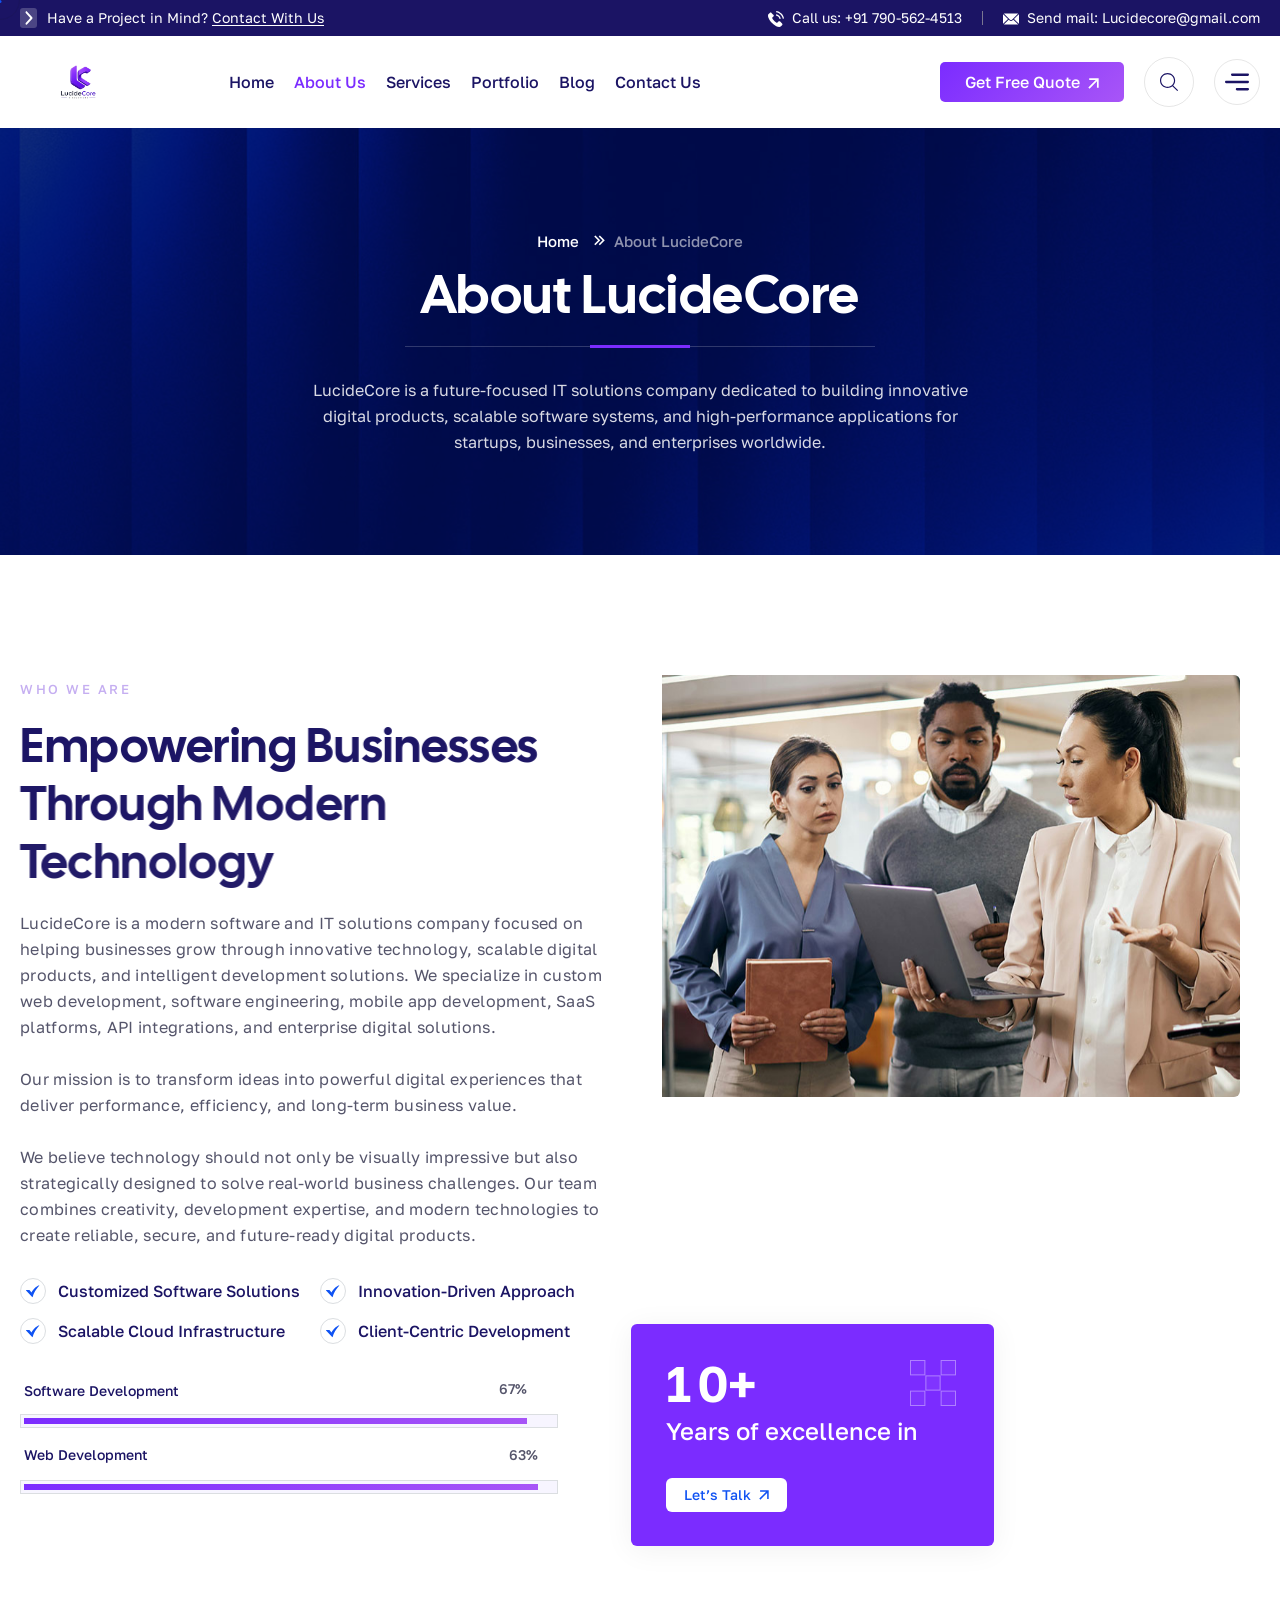
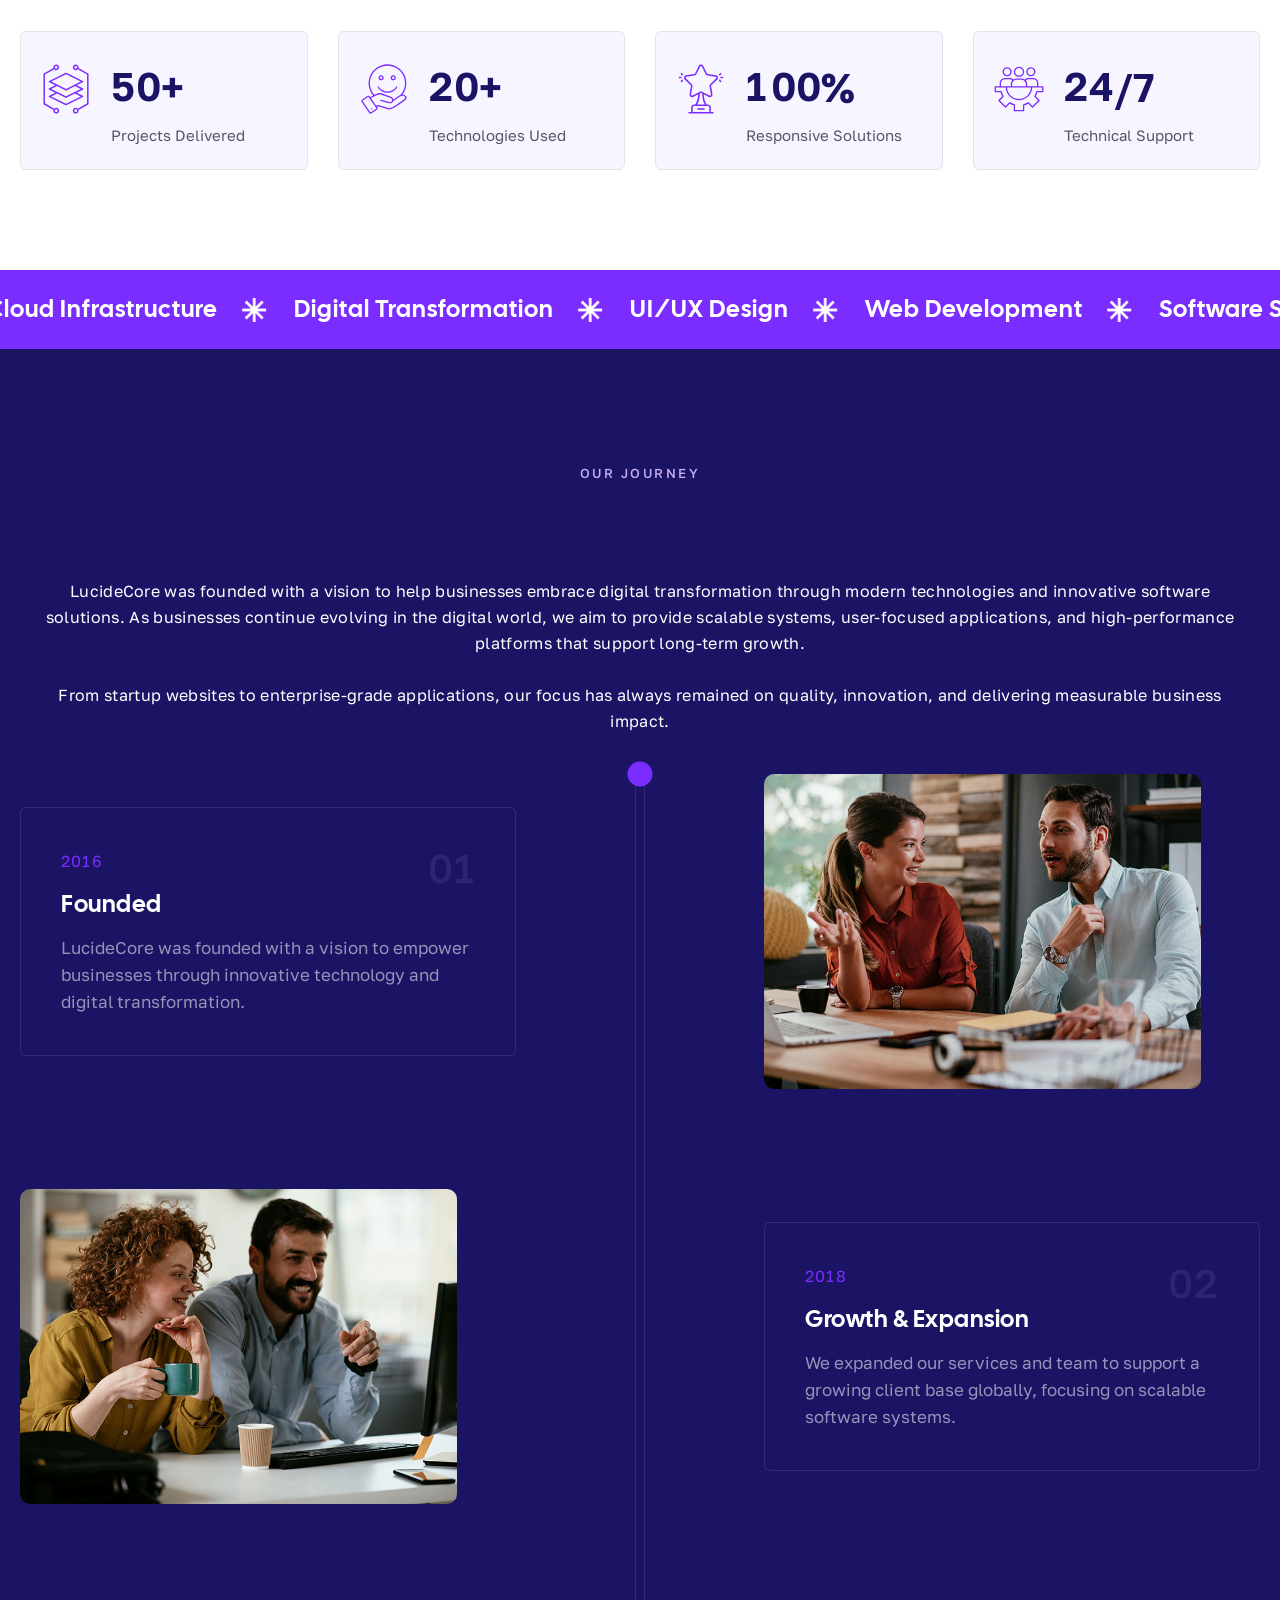
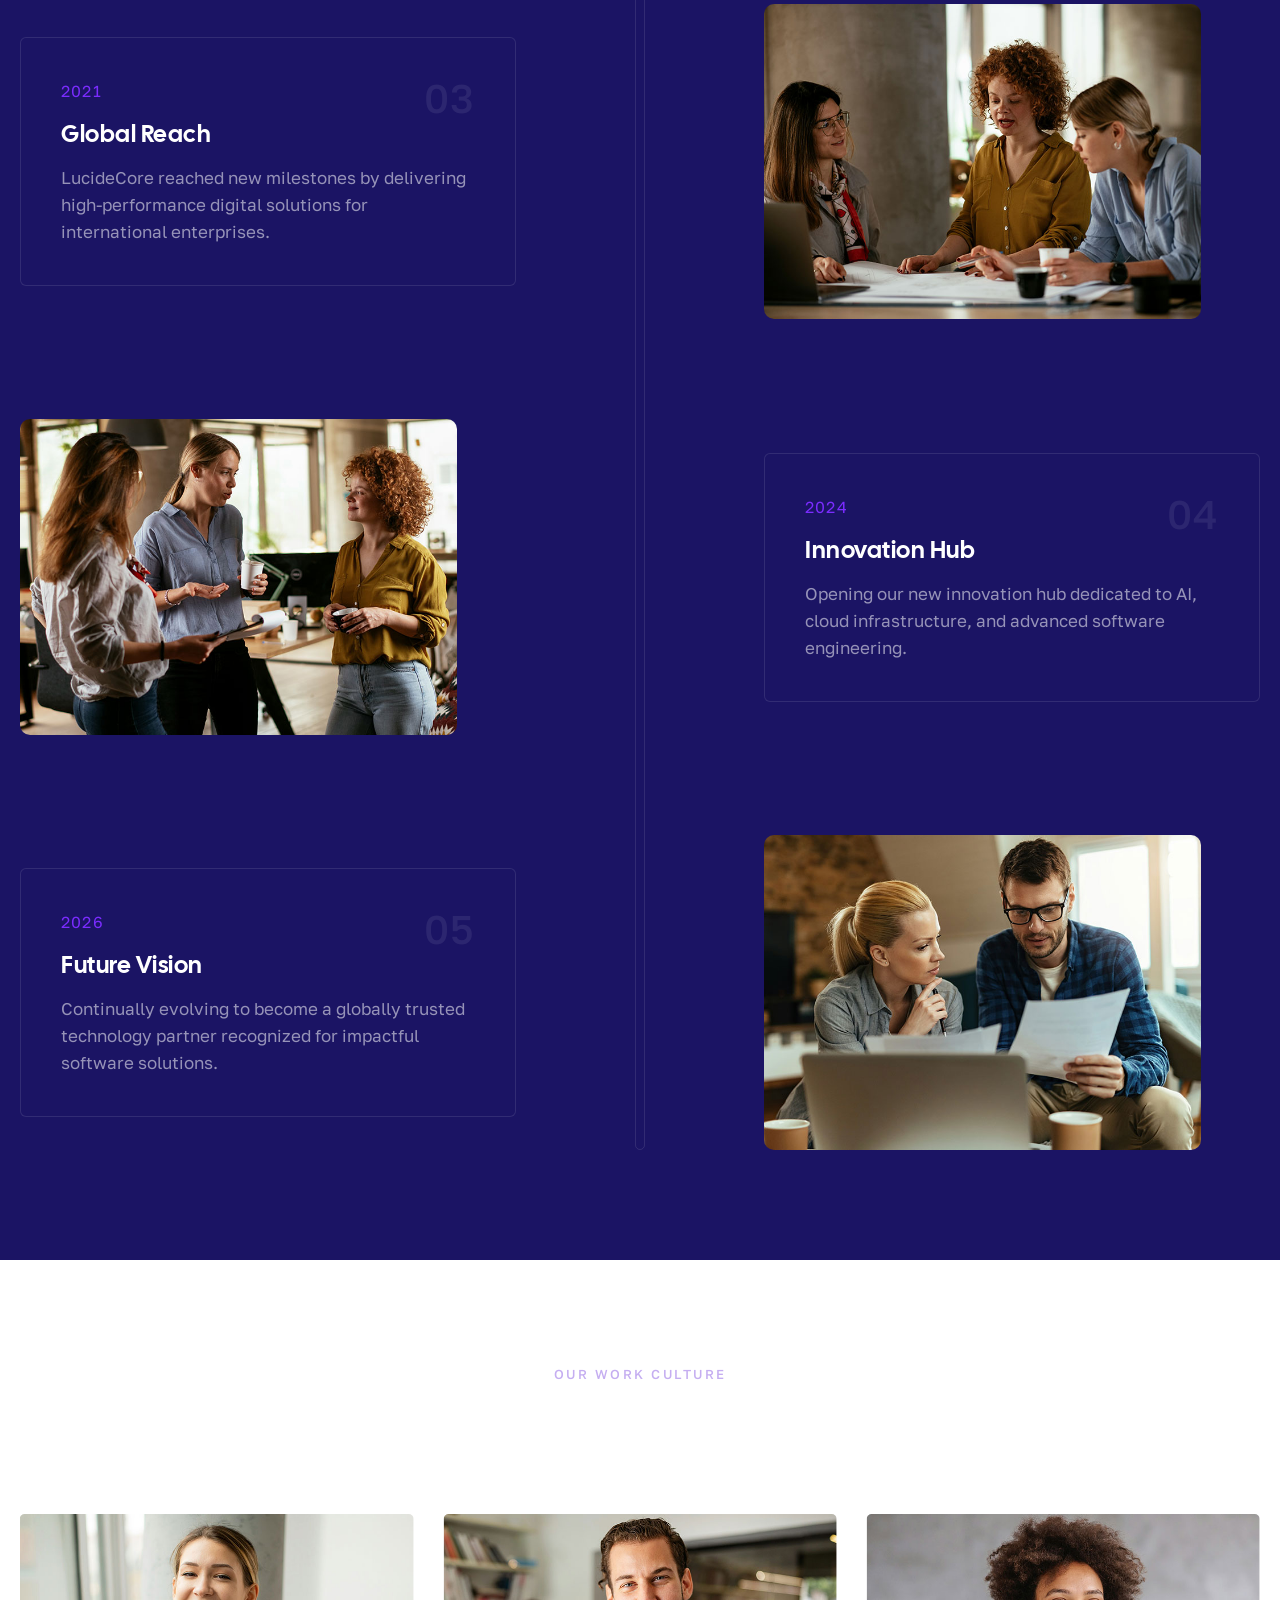
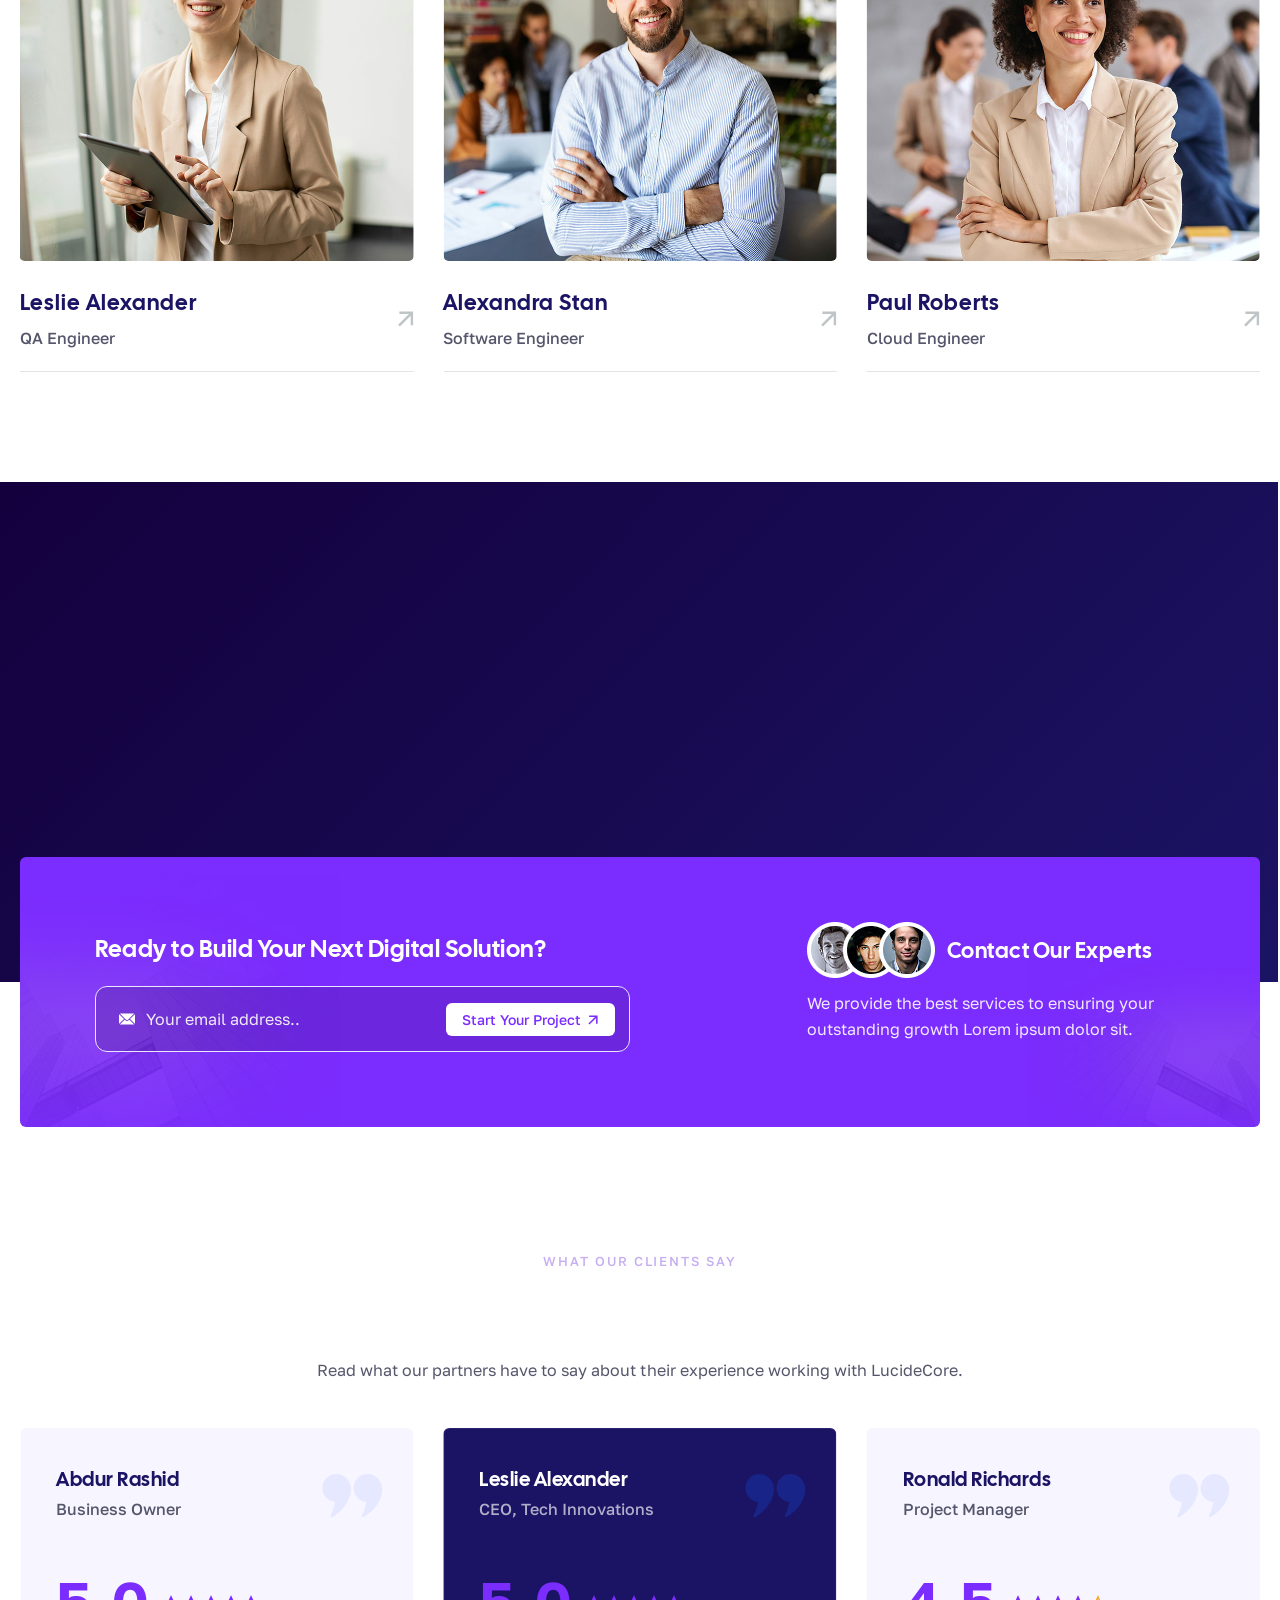
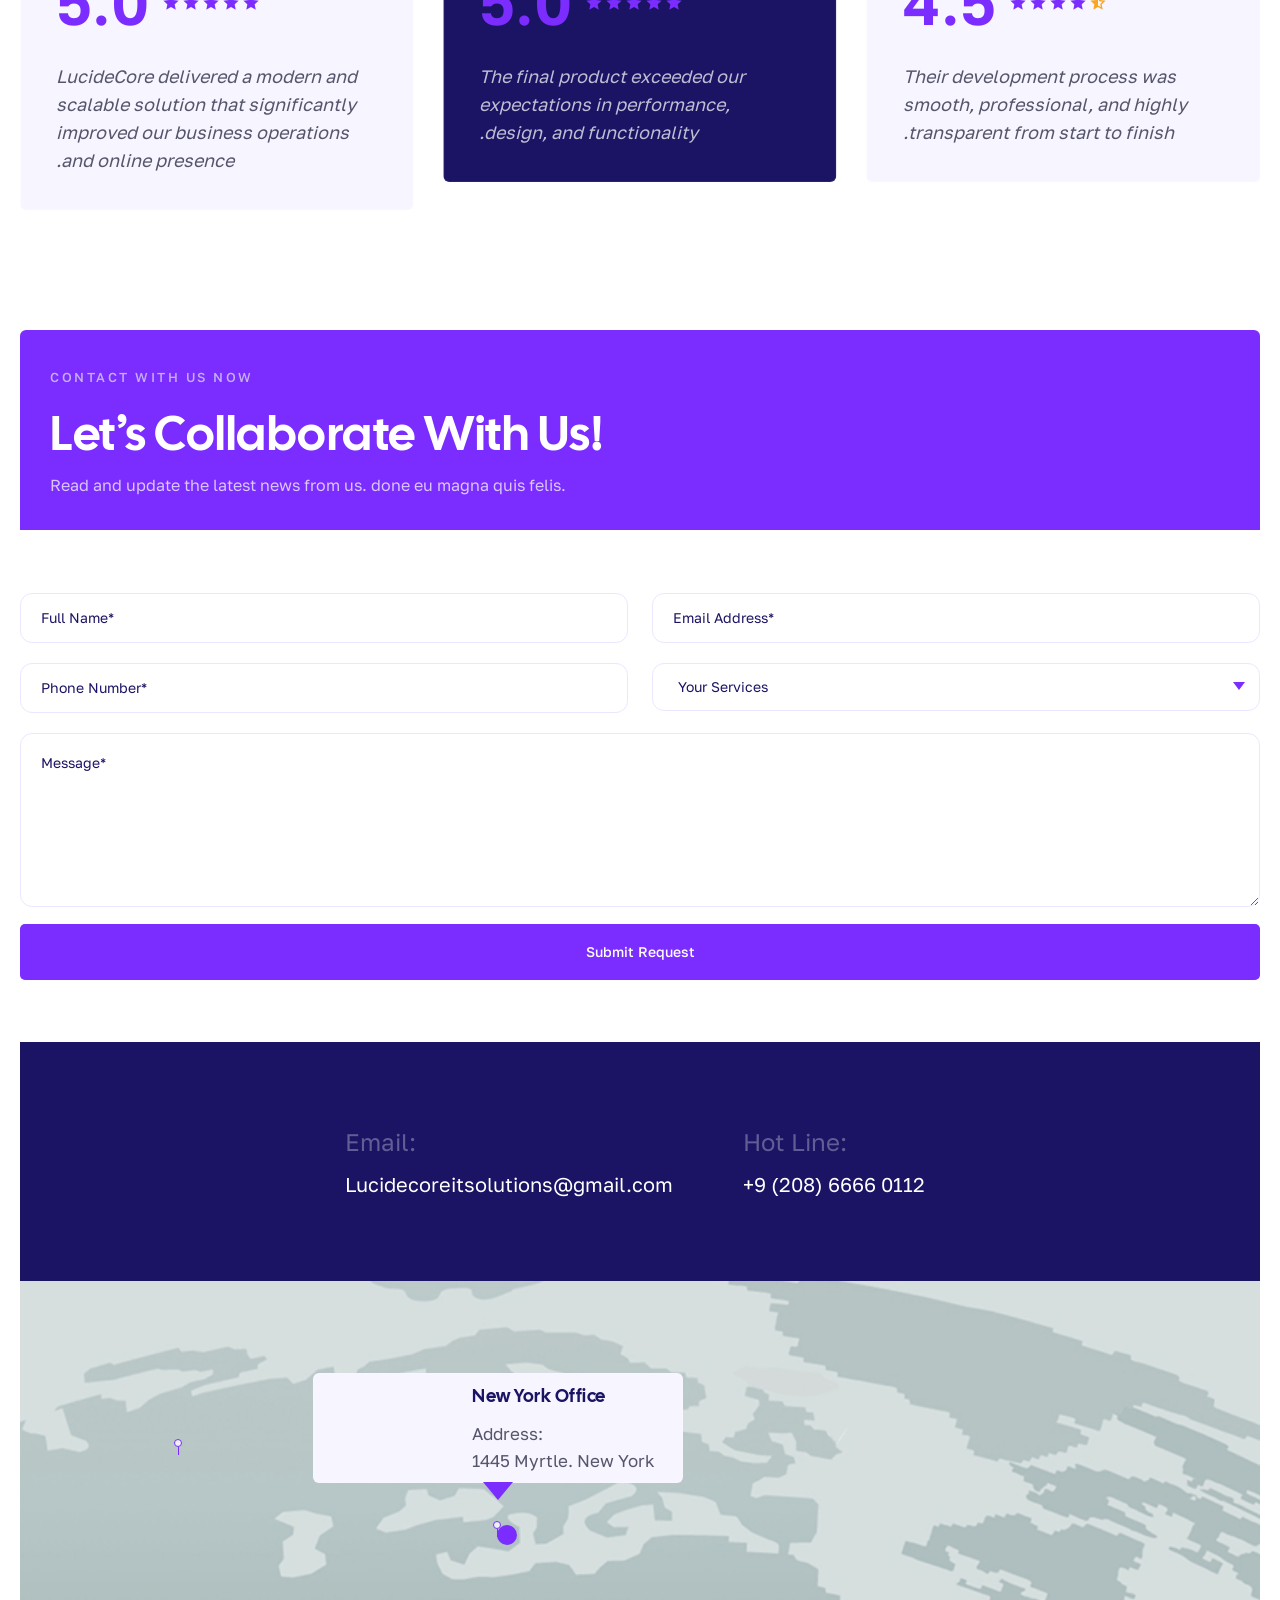
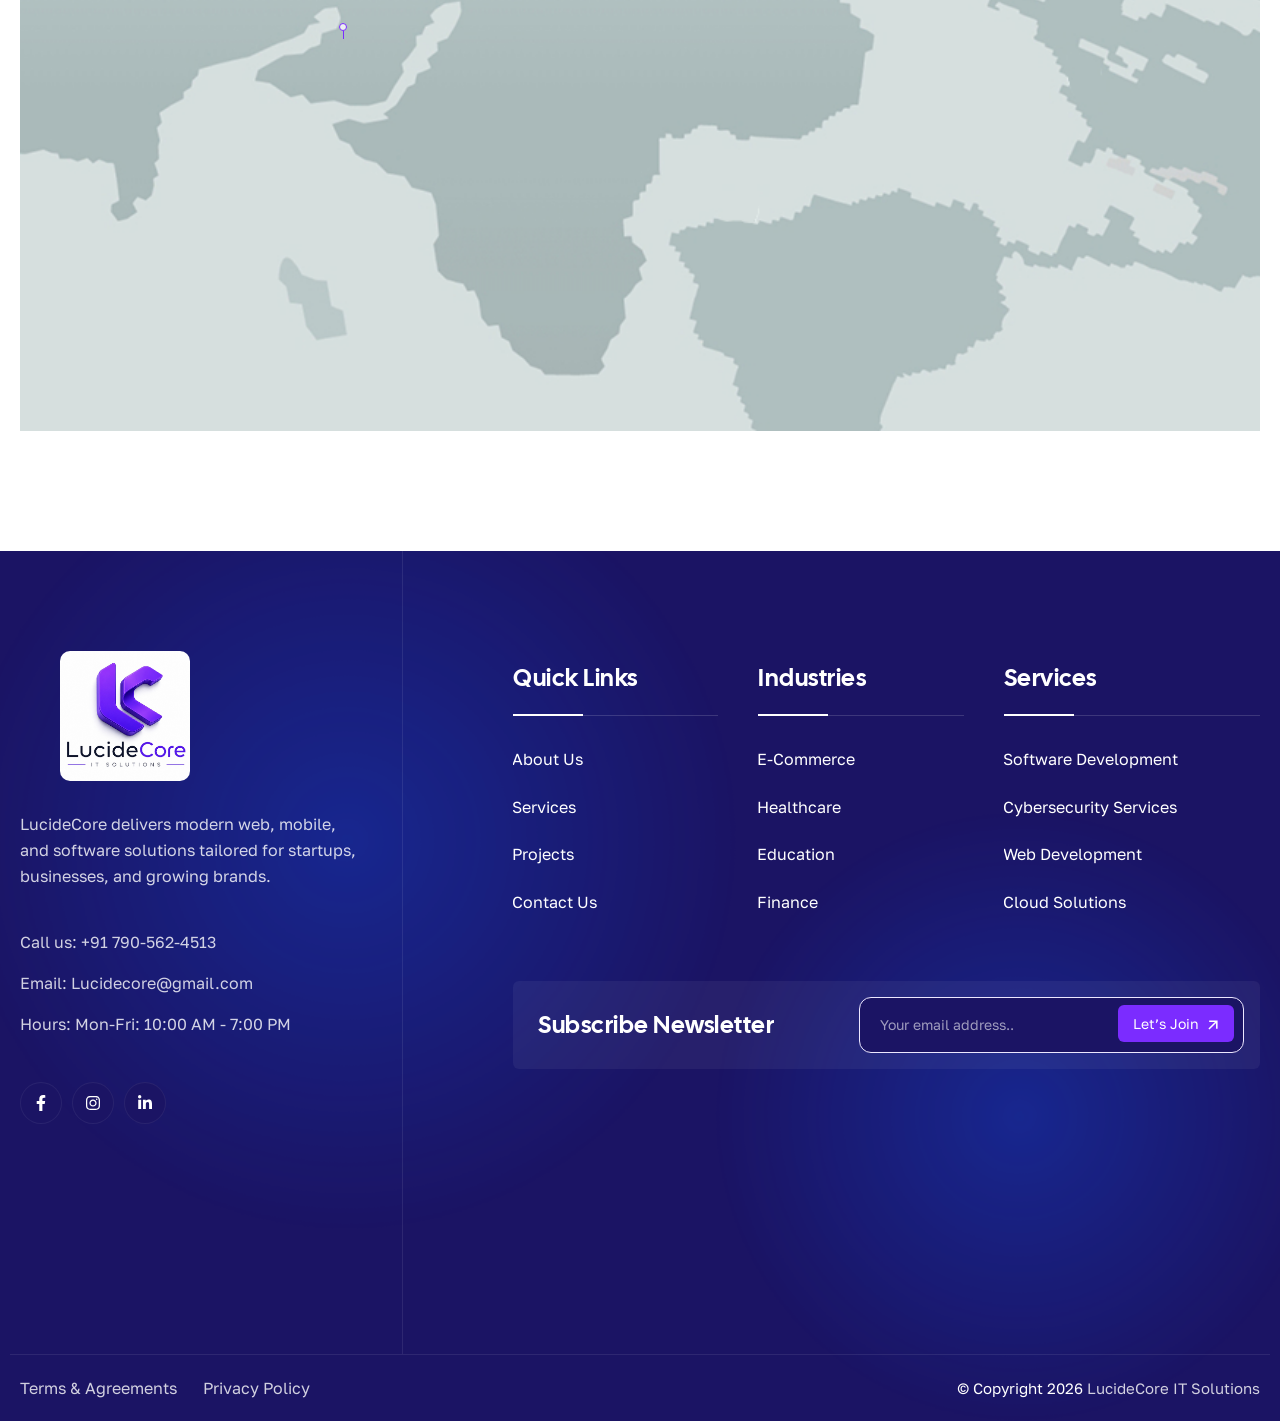
==== commit 0bde702c: "about page content added" ====
--- a/about.html
+++ b/about.html
@@ -295,7 +295,7 @@
             <button class="cancel-loader" type="button">Cancel Loader</button>
             <div id="loader" class="loader">
                 <div class="loader-container">
-                    <div class='loader-icon'><img src="images/fav0-1.png" alt="IT Solutions"></div>
+                    <div class='loader-icon'><img src="images/logo-only-4k-without-bgpng.png" alt="IT Solutions"></div>
                 </div>
             </div>              
         </div>
--- a/css/default.css
+++ b/css/default.css
@@ -3871,7 +3871,7 @@
   right: 40px;
   z-index: 10;
   border-radius: 50%;
-  background: var(--primaryColor);
+  background: #7B2CFF;
   padding: 1px;
   transition: background 0.3s;
   box-shadow: 0px 0px 20px rgba(0, 0, 0, 0.3);
--- a/css/branding-redesign.css
+++ b/css/branding-redesign.css
@@ -115,7 +115,7 @@
 input[type="submit"].wpcf7-submit:hover {
     transform: translateY(-3px) scale(1.02);
     box-shadow: var(--button-glow) !important;
-    color: var(--white) !important;
+    /* color: var(--white) !important; */
 }
 
 /* 4. Headings */
@@ -125,12 +125,16 @@
 
 
 /* Highlighted text */
-/* span.highlight,
+span.highlight,
 .primary-color,
 .text-primary,
 .sub-text {
     color: #c5aef1 !important;
-} */
+}
+
+.sub-text-white{
+    color: #7B2CFF !important;
+}
 
 
 
@@ -236,38 +240,36 @@
 }
 
 /* Counter Odometer */
-.odometer {
+/* .odometer {
     color: var(--primary-purple) !important;
     font-weight: 700 !important;
-}
+} */
 
 /* FAQ Accordion */
 .rs-accordion .accordion-item .accordion-header .accordion-title {
-    color: var(--dark-indigo) !important;
+    /* color: var(--dark-indigo) !important; */
     font-weight: 600;
 }
 
-.rs-accordion .accordion-item.active .accordion-header .accordion-title {
-    color: var(--primary-purple) !important;
-}
+/* .rs-accordion .accordion-item.active .accordion-header .accordion-title {
+    color: var(--primary-purple) !important;
+} */
 
 /* Form inputs */
 input:not([type="submit"]), textarea, select {
     border: 1px solid var(--border-light) !important;
     border-radius: 12px !important;
-    padding: 12px 15px !important;
-    background: #FAFAFF !important;
 }
 
 input:focus, textarea:focus {
     border-color: var(--primary-purple) !important;
     box-shadow: 0 0 0 4px rgba(123, 44, 255, 0.1) !important;
-    background: var(--white) !important;
+    /* background: var(--white) !important; */
 }
 
 /* Marquee Text */
 .marquee-item p {
-    color: var(--dark-indigo) !important;
+    /* color: var(--dark-indigo) !important; */
     font-weight: 500;
 }
 
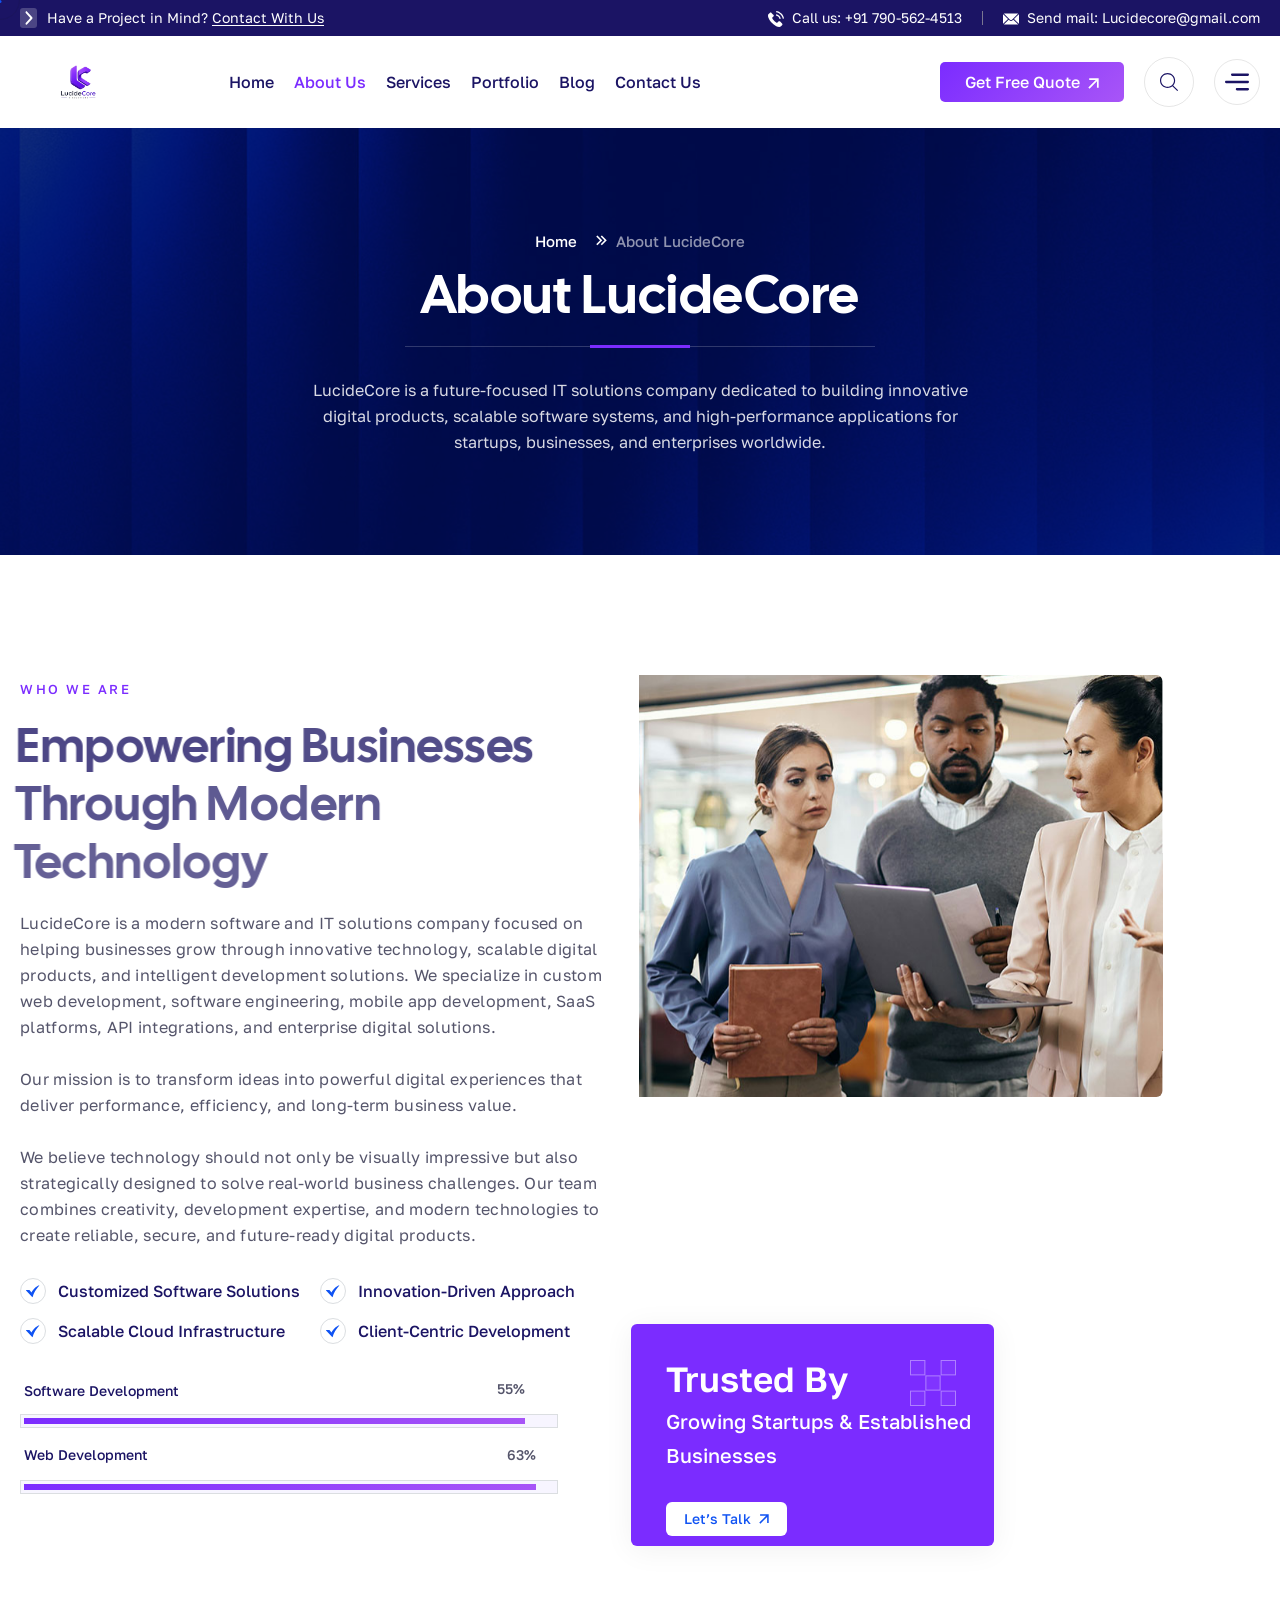
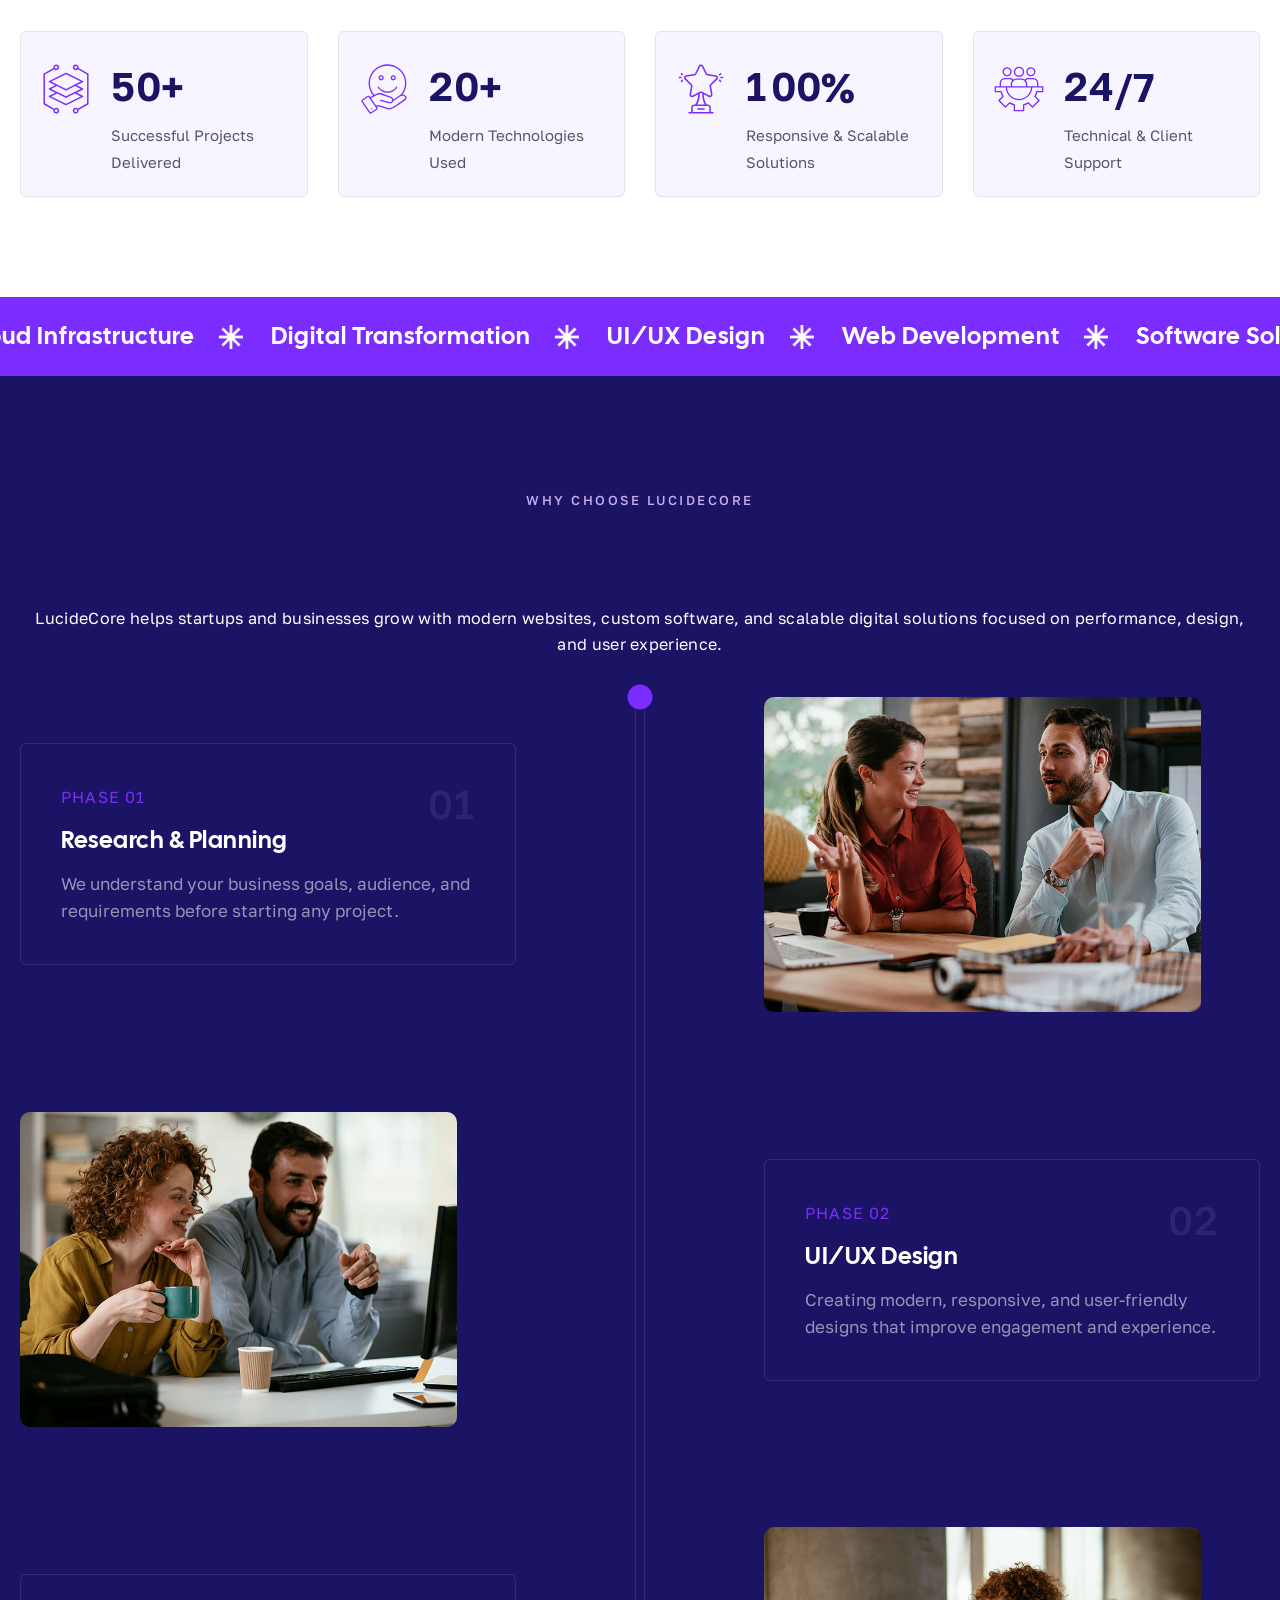
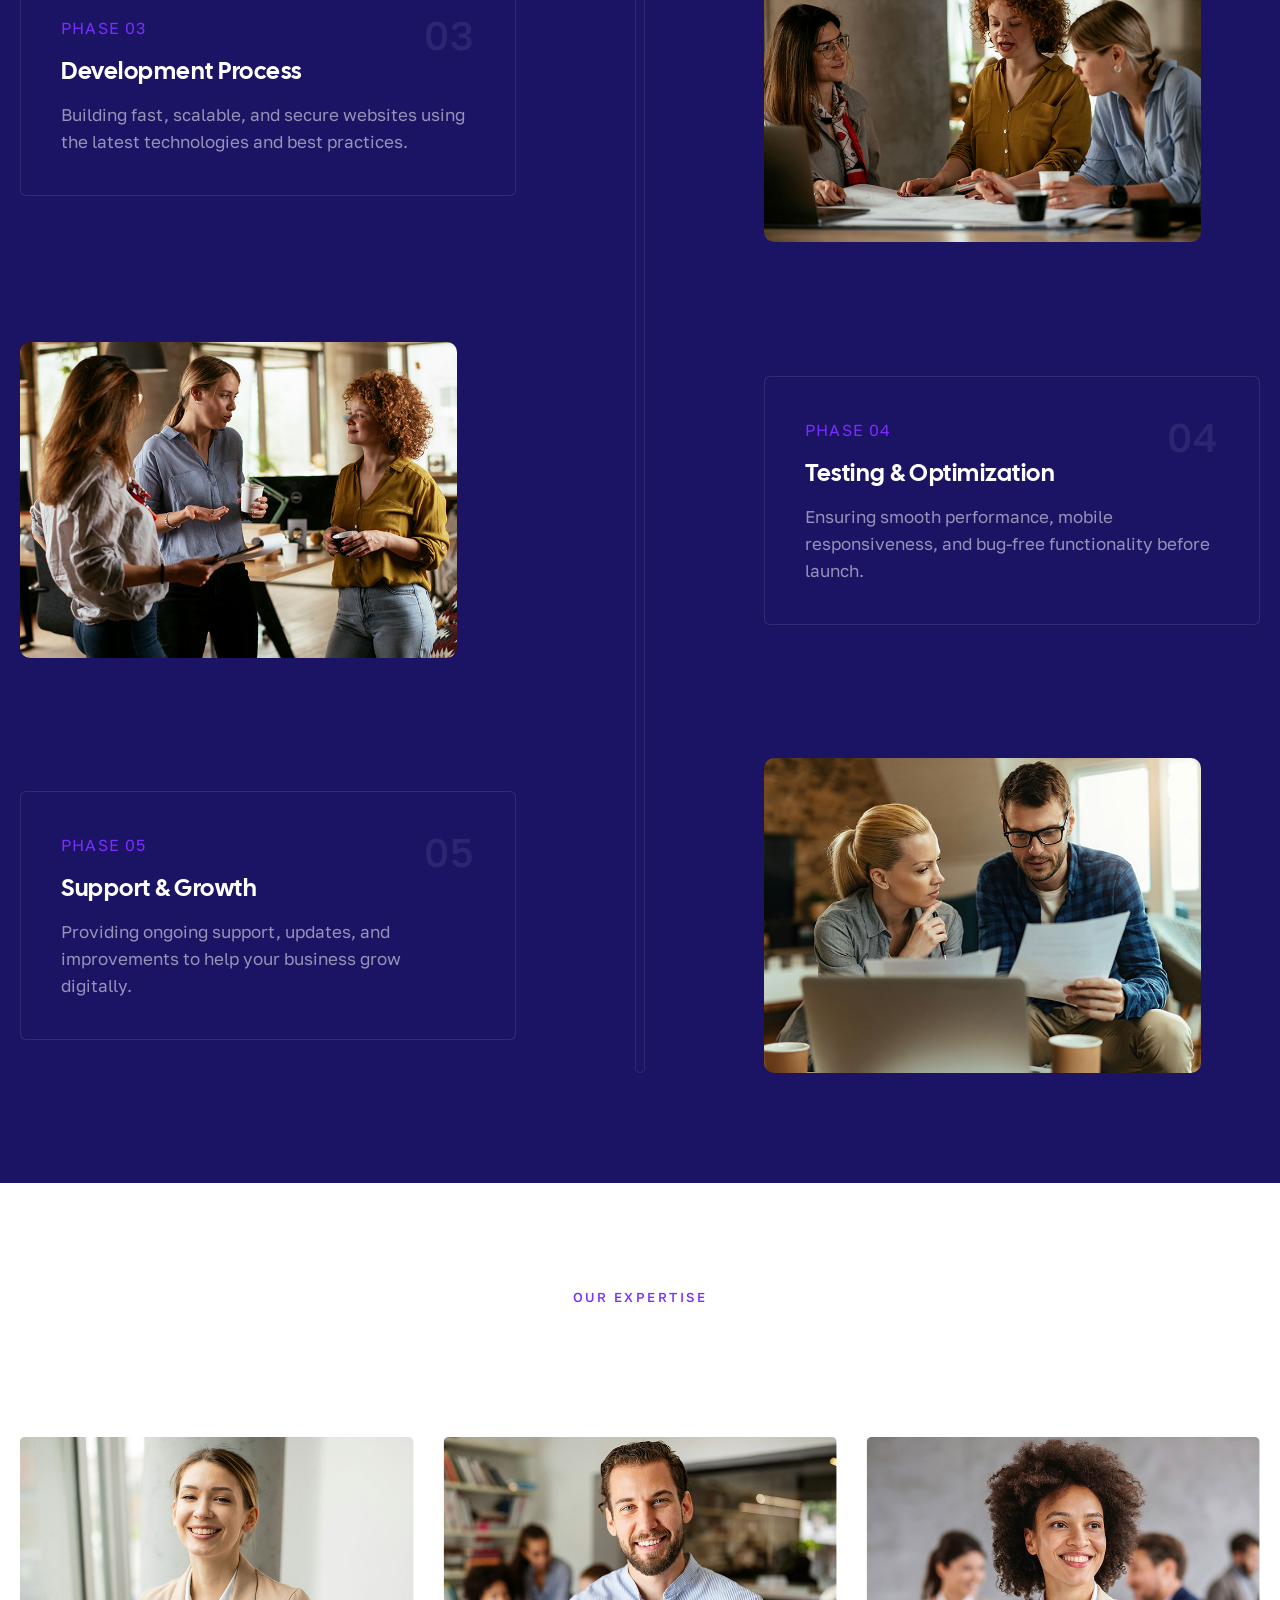
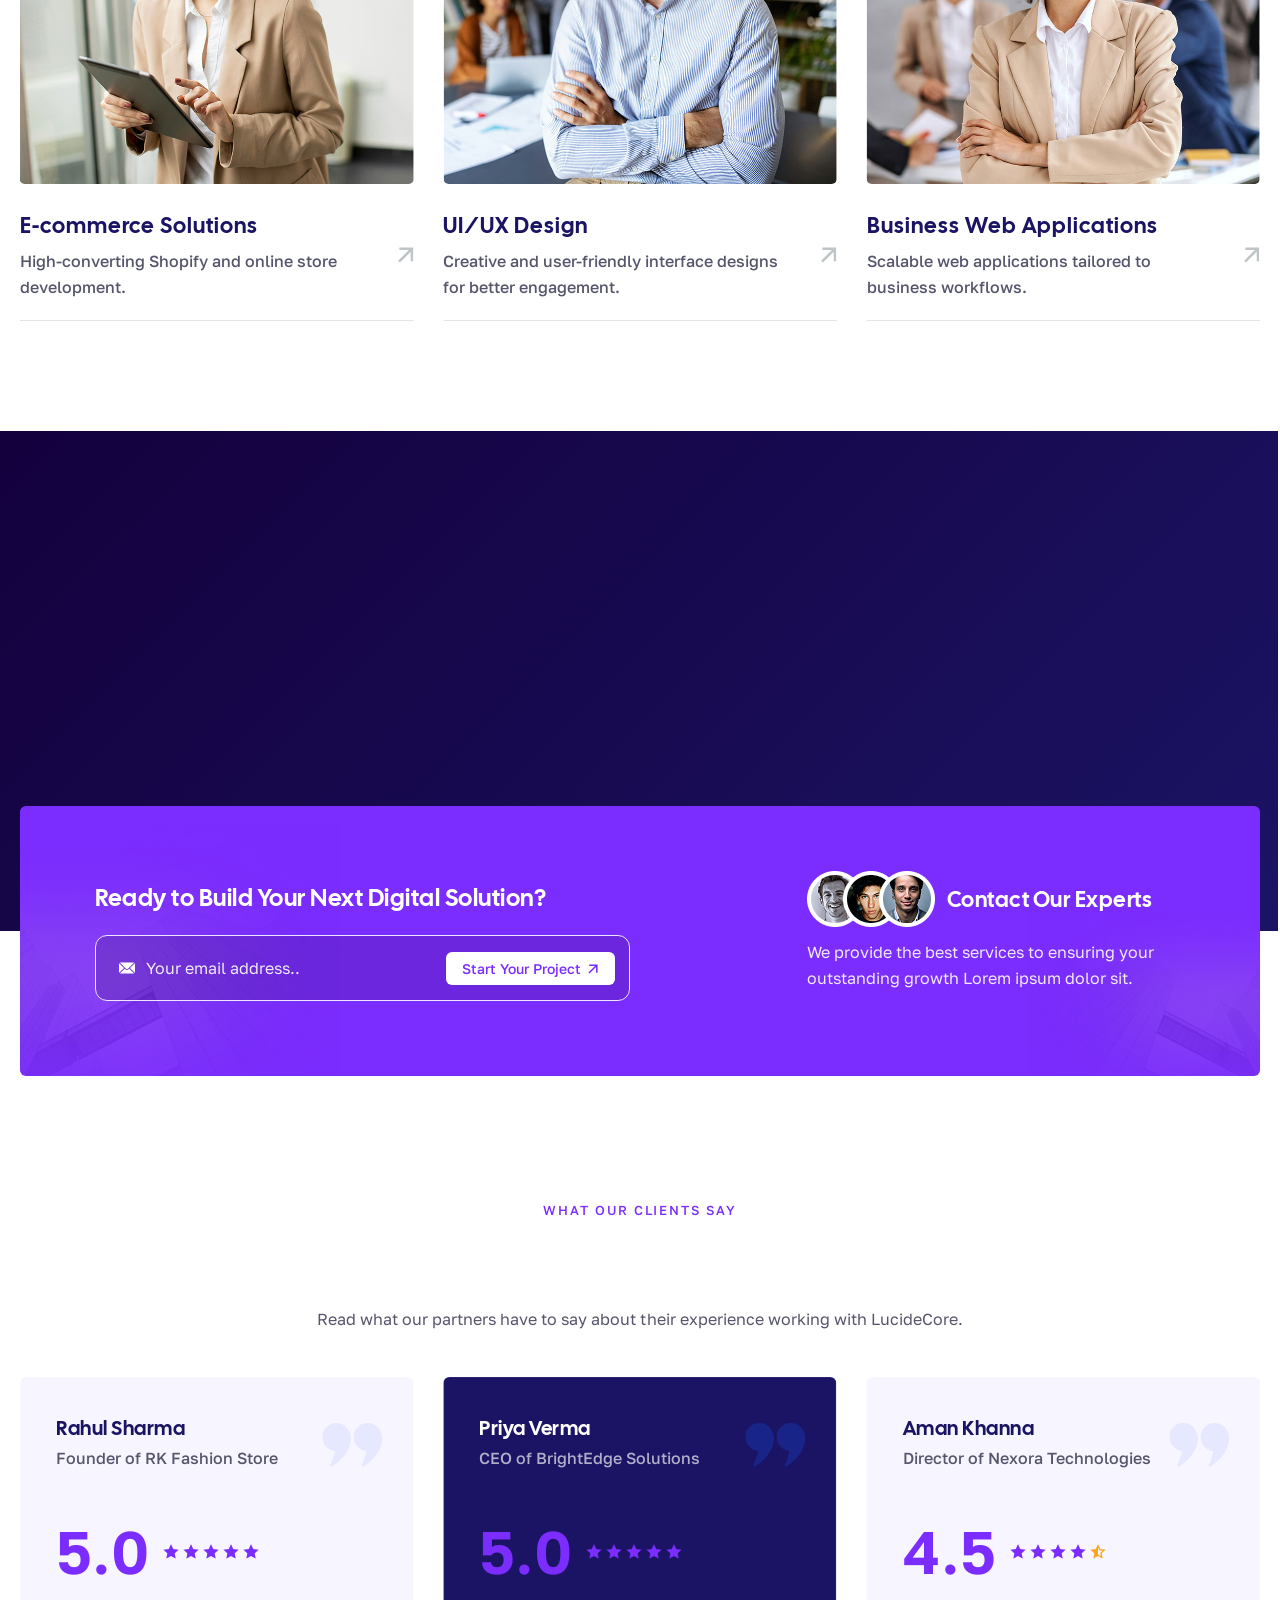
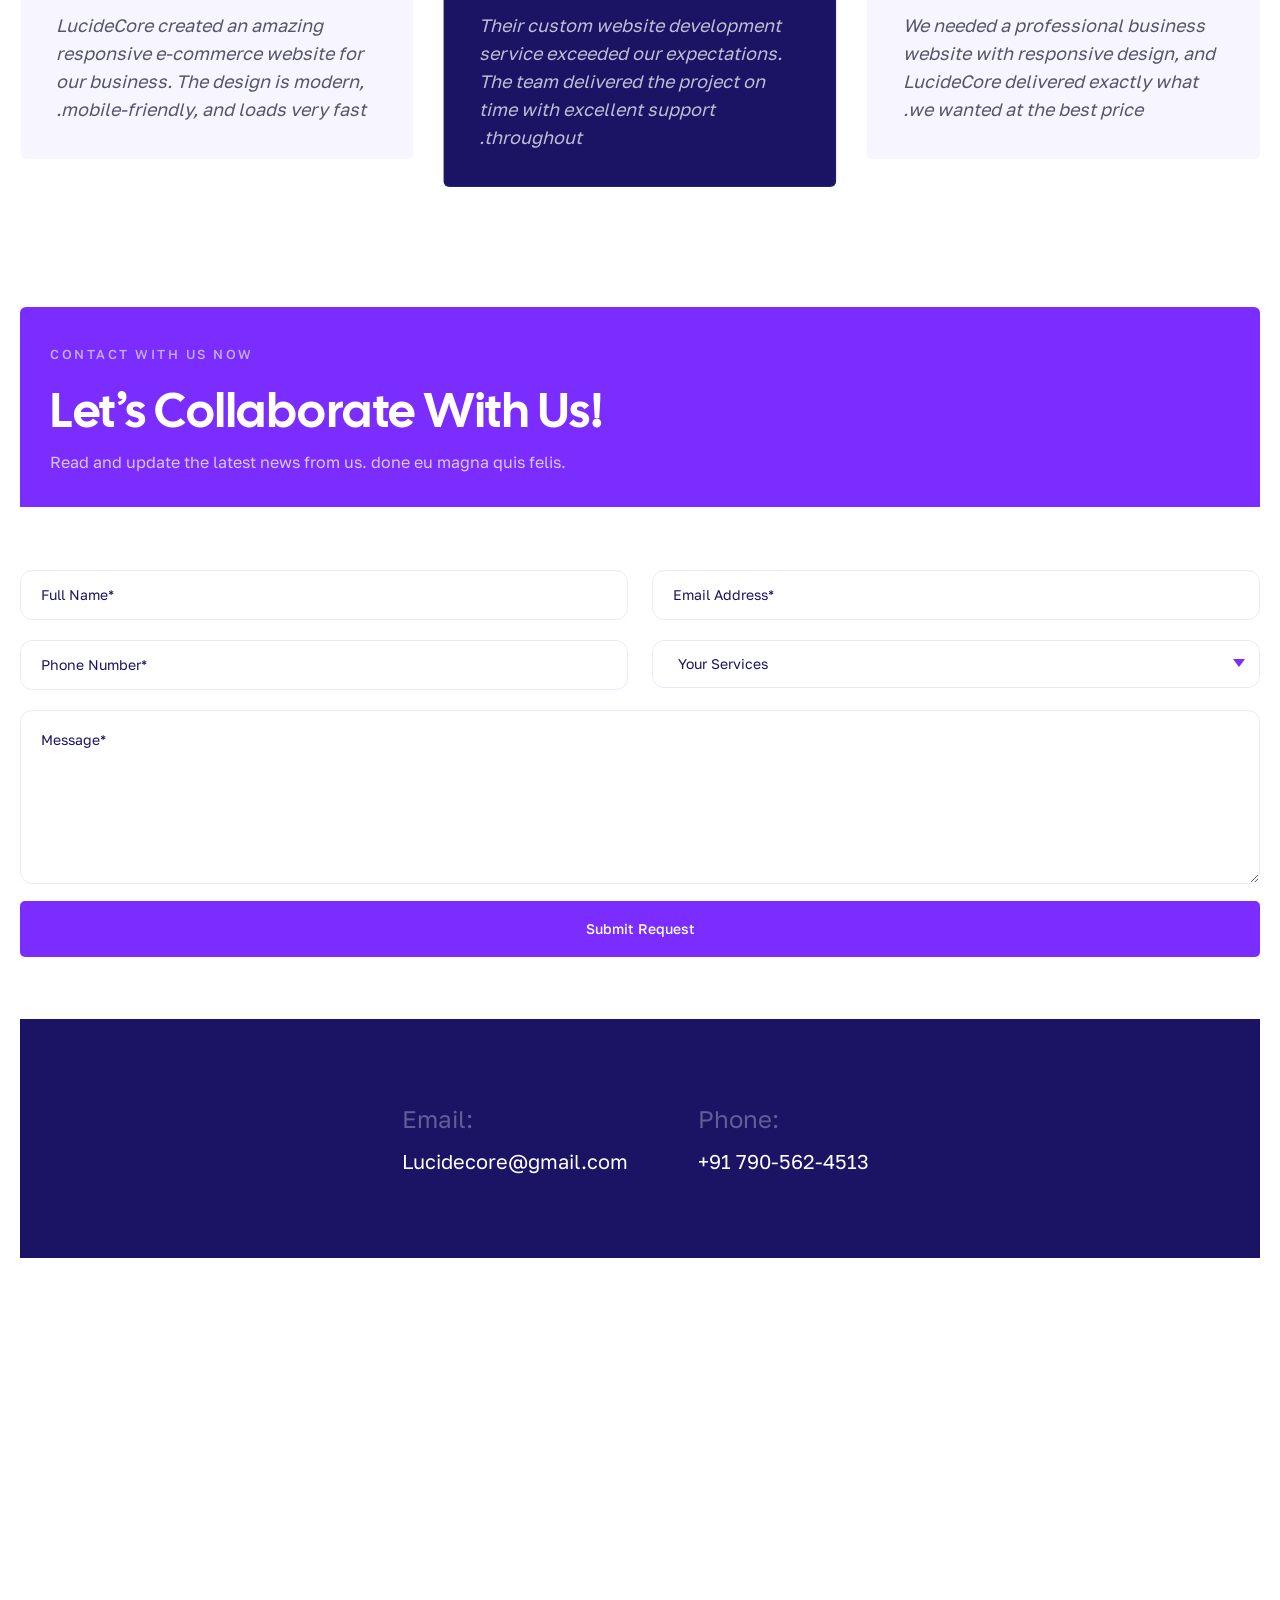
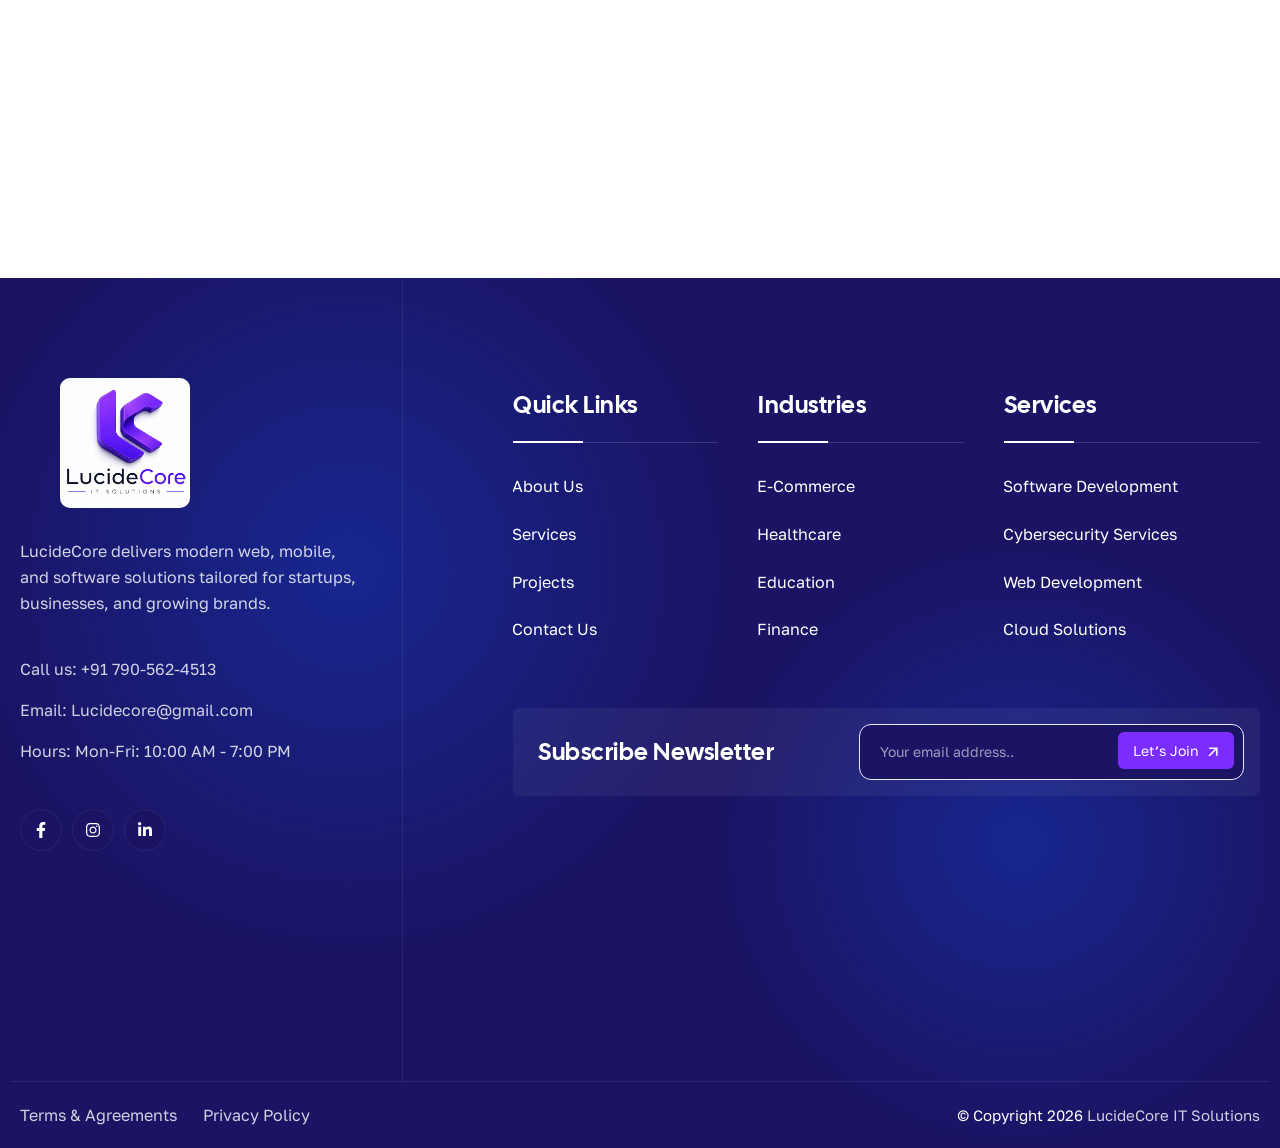
==== commit c6fc30c8: "ADD: About page completed" ====
--- a/about.html
+++ b/about.html
@@ -1,1910 +1,2640 @@
 <!DOCTYPE html>
 <html lang="en-US" class="rs-smoother-yes">
+
 <head>
-<meta charset="UTF-8">
-<meta name="viewport" content="width=device-width, initial-scale=1">
-<link rel="profile" href="//gmpg.org/xfn/11">
-<title>About LucideCore | Modern IT Solutions & Software Development Company</title>
-<meta name="description" content="Learn more about LucideCore, a modern IT solutions company specializing in web development, software solutions, mobile app development, SaaS platforms, and digital transformation services.">
-<meta name='robots' content='max-image-preview:large' />
-<link rel='dns-prefetch' href='//fonts.googleapis.com' />
-<link rel="alternate" type="application/rss+xml" title="IT Solutions &raquo; Feed" href="#" />
-<link rel="alternate" type="application/rss+xml" title="IT Solutions &raquo; Comments Feed" href="#" />
-<link rel="alternate" title="oEmbed (JSON)" type="application/json+oembed" href="#" />
-<link rel="alternate" title="oEmbed (XML)" type="text/xml+oembed" href="#" />
-<style id='wp-img-auto-sizes-contain-inline-css' type='text/css'>
-img:is([sizes=auto i],[sizes^="auto," i]){contain-intrinsic-size:3000px 1500px}
-/*# sourceURL=wp-img-auto-sizes-contain-inline-css */
-</style>
-<style id='wp-emoji-styles-inline-css' type='text/css'>
-
-	img.wp-smiley, img.emoji {
-		display: inline !important;
-		border: none !important;
-		box-shadow: none !important;
-		height: 1em !important;
-		width: 1em !important;
-		margin: 0 0.07em !important;
-		vertical-align: -0.1em !important;
-		background: none !important;
-		padding: 0 !important;
-	}
-/*# sourceURL=wp-emoji-styles-inline-css */
-</style>
-<style id='classic-theme-styles-inline-css' type='text/css'>
-/*! This file is auto-generated */
-.wp-block-button__link{color:#fff;background-color:#32373c;border-radius:9999px;box-shadow:none;text-decoration:none;padding:calc(.667em + 2px) calc(1.333em + 2px);font-size:1.125em}.wp-block-file__button{background:#32373c;color:#fff;text-decoration:none}
-/*# sourceURL=/wp-includes/css/classic-themes.min.css */
-</style>
-<style id='global-styles-inline-css' type='text/css'>
-:root{--wp--preset--aspect-ratio--square: 1;--wp--preset--aspect-ratio--4-3: 4/3;--wp--preset--aspect-ratio--3-4: 3/4;--wp--preset--aspect-ratio--3-2: 3/2;--wp--preset--aspect-ratio--2-3: 2/3;--wp--preset--aspect-ratio--16-9: 16/9;--wp--preset--aspect-ratio--9-16: 9/16;--wp--preset--color--black: #000000;--wp--preset--color--cyan-bluish-gray: #abb8c3;--wp--preset--color--white: #ffffff;--wp--preset--color--pale-pink: #f78da7;--wp--preset--color--vivid-red: #cf2e2e;--wp--preset--color--luminous-vivid-orange: #ff6900;--wp--preset--color--luminous-vivid-amber: #fcb900;--wp--preset--color--light-green-cyan: #7bdcb5;--wp--preset--color--vivid-green-cyan: #00d084;--wp--preset--color--pale-cyan-blue: #8ed1fc;--wp--preset--color--vivid-cyan-blue: #0693e3;--wp--preset--color--vivid-purple: #9b51e0;--wp--preset--gradient--vivid-cyan-blue-to-vivid-purple: linear-gradient(135deg,rgb(6,147,227) 0%,rgb(155,81,224) 100%);--wp--preset--gradient--light-green-cyan-to-vivid-green-cyan: linear-gradient(135deg,rgb(122,220,180) 0%,rgb(0,208,130) 100%);--wp--preset--gradient--luminous-vivid-amber-to-luminous-vivid-orange: linear-gradient(135deg,rgb(252,185,0) 0%,rgb(255,105,0) 100%);--wp--preset--gradient--luminous-vivid-orange-to-vivid-red: linear-gradient(135deg,rgb(255,105,0) 0%,rgb(207,46,46) 100%);--wp--preset--gradient--very-light-gray-to-cyan-bluish-gray: linear-gradient(135deg,rgb(238,238,238) 0%,rgb(169,184,195) 100%);--wp--preset--gradient--cool-to-warm-spectrum: linear-gradient(135deg,rgb(74,234,220) 0%,rgb(151,120,209) 20%,rgb(207,42,186) 40%,rgb(238,44,130) 60%,rgb(251,105,98) 80%,rgb(254,248,76) 100%);--wp--preset--gradient--blush-light-purple: linear-gradient(135deg,rgb(255,206,236) 0%,rgb(152,150,240) 100%);--wp--preset--gradient--blush-bordeaux: linear-gradient(135deg,rgb(254,205,165) 0%,rgb(254,45,45) 50%,rgb(107,0,62) 100%);--wp--preset--gradient--luminous-dusk: linear-gradient(135deg,rgb(255,203,112) 0%,rgb(199,81,192) 50%,rgb(65,88,208) 100%);--wp--preset--gradient--pale-ocean: linear-gradient(135deg,rgb(255,245,203) 0%,rgb(182,227,212) 50%,rgb(51,167,181) 100%);--wp--preset--gradient--electric-grass: linear-gradient(135deg,rgb(202,248,128) 0%,rgb(113,206,126) 100%);--wp--preset--gradient--midnight: linear-gradient(135deg,rgb(2,3,129) 0%,rgb(40,116,252) 100%);--wp--preset--font-size--small: 13px;--wp--preset--font-size--medium: 20px;--wp--preset--font-size--large: 36px;--wp--preset--font-size--x-large: 42px;--wp--preset--spacing--20: 0.44rem;--wp--preset--spacing--30: 0.67rem;--wp--preset--spacing--40: 1rem;--wp--preset--spacing--50: 1.5rem;--wp--preset--spacing--60: 2.25rem;--wp--preset--spacing--70: 3.38rem;--wp--preset--spacing--80: 5.06rem;--wp--preset--shadow--natural: 6px 6px 9px rgba(0, 0, 0, 0.2);--wp--preset--shadow--deep: 12px 12px 50px rgba(0, 0, 0, 0.4);--wp--preset--shadow--sharp: 6px 6px 0px rgba(0, 0, 0, 0.2);--wp--preset--shadow--outlined: 6px 6px 0px -3px rgb(255, 255, 255), 6px 6px rgb(0, 0, 0);--wp--preset--shadow--crisp: 6px 6px 0px rgb(0, 0, 0);}:where(.is-layout-flex){gap: 0.5em;}:where(.is-layout-grid){gap: 0.5em;}body .is-layout-flex{display: flex;}.is-layout-flex{flex-wrap: wrap;align-items: center;}.is-layout-flex > :is(*, div){margin: 0;}body .is-layout-grid{display: grid;}.is-layout-grid > :is(*, div){margin: 0;}:where(.wp-block-columns.is-layout-flex){gap: 2em;}:where(.wp-block-columns.is-layout-grid){gap: 2em;}:where(.wp-block-post-template.is-layout-flex){gap: 1.25em;}:where(.wp-block-post-template.is-layout-grid){gap: 1.25em;}.has-black-color{color: var(--wp--preset--color--black) !important;}.has-cyan-bluish-gray-color{color: var(--wp--preset--color--cyan-bluish-gray) !important;}.has-white-color{color: var(--wp--preset--color--white) !important;}.has-pale-pink-color{color: var(--wp--preset--color--pale-pink) !important;}.has-vivid-red-color{color: var(--wp--preset--color--vivid-red) !important;}.has-luminous-vivid-orange-color{color: var(--wp--preset--color--luminous-vivid-orange) !important;}.has-luminous-vivid-amber-color{color: var(--wp--preset--color--luminous-vivid-amber) !important;}.has-light-green-cyan-color{color: var(--wp--preset--color--light-green-cyan) !important;}.has-vivid-green-cyan-color{color: var(--wp--preset--color--vivid-green-cyan) !important;}.has-pale-cyan-blue-color{color: var(--wp--preset--color--pale-cyan-blue) !important;}.has-vivid-cyan-blue-color{color: var(--wp--preset--color--vivid-cyan-blue) !important;}.has-vivid-purple-color{color: var(--wp--preset--color--vivid-purple) !important;}.has-black-background-color{background-color: var(--wp--preset--color--black) !important;}.has-cyan-bluish-gray-background-color{background-color: var(--wp--preset--color--cyan-bluish-gray) !important;}.has-white-background-color{background-color: var(--wp--preset--color--white) !important;}.has-pale-pink-background-color{background-color: var(--wp--preset--color--pale-pink) !important;}.has-vivid-red-background-color{background-color: var(--wp--preset--color--vivid-red) !important;}.has-luminous-vivid-orange-background-color{background-color: var(--wp--preset--color--luminous-vivid-orange) !important;}.has-luminous-vivid-amber-background-color{background-color: var(--wp--preset--color--luminous-vivid-amber) !important;}.has-light-green-cyan-background-color{background-color: var(--wp--preset--color--light-green-cyan) !important;}.has-vivid-green-cyan-background-color{background-color: var(--wp--preset--color--vivid-green-cyan) !important;}.has-pale-cyan-blue-background-color{background-color: var(--wp--preset--color--pale-cyan-blue) !important;}.has-vivid-cyan-blue-background-color{background-color: var(--wp--preset--color--vivid-cyan-blue) !important;}.has-vivid-purple-background-color{background-color: var(--wp--preset--color--vivid-purple) !important;}.has-black-border-color{border-color: var(--wp--preset--color--black) !important;}.has-cyan-bluish-gray-border-color{border-color: var(--wp--preset--color--cyan-bluish-gray) !important;}.has-white-border-color{border-color: var(--wp--preset--color--white) !important;}.has-pale-pink-border-color{border-color: var(--wp--preset--color--pale-pink) !important;}.has-vivid-red-border-color{border-color: var(--wp--preset--color--vivid-red) !important;}.has-luminous-vivid-orange-border-color{border-color: var(--wp--preset--color--luminous-vivid-orange) !important;}.has-luminous-vivid-amber-border-color{border-color: var(--wp--preset--color--luminous-vivid-amber) !important;}.has-light-green-cyan-border-color{border-color: var(--wp--preset--color--light-green-cyan) !important;}.has-vivid-green-cyan-border-color{border-color: var(--wp--preset--color--vivid-green-cyan) !important;}.has-pale-cyan-blue-border-color{border-color: var(--wp--preset--color--pale-cyan-blue) !important;}.has-vivid-cyan-blue-border-color{border-color: var(--wp--preset--color--vivid-cyan-blue) !important;}.has-vivid-purple-border-color{border-color: var(--wp--preset--color--vivid-purple) !important;}.has-vivid-cyan-blue-to-vivid-purple-gradient-background{background: var(--wp--preset--gradient--vivid-cyan-blue-to-vivid-purple) !important;}.has-light-green-cyan-to-vivid-green-cyan-gradient-background{background: var(--wp--preset--gradient--light-green-cyan-to-vivid-green-cyan) !important;}.has-luminous-vivid-amber-to-luminous-vivid-orange-gradient-background{background: var(--wp--preset--gradient--luminous-vivid-amber-to-luminous-vivid-orange) !important;}.has-luminous-vivid-orange-to-vivid-red-gradient-background{background: var(--wp--preset--gradient--luminous-vivid-orange-to-vivid-red) !important;}.has-very-light-gray-to-cyan-bluish-gray-gradient-background{background: var(--wp--preset--gradient--very-light-gray-to-cyan-bluish-gray) !important;}.has-cool-to-warm-spectrum-gradient-background{background: var(--wp--preset--gradient--cool-to-warm-spectrum) !important;}.has-blush-light-purple-gradient-background{background: var(--wp--preset--gradient--blush-light-purple) !important;}.has-blush-bordeaux-gradient-background{background: var(--wp--preset--gradient--blush-bordeaux) !important;}.has-luminous-dusk-gradient-background{background: var(--wp--preset--gradient--luminous-dusk) !important;}.has-pale-ocean-gradient-background{background: var(--wp--preset--gradient--pale-ocean) !important;}.has-electric-grass-gradient-background{background: var(--wp--preset--gradient--electric-grass) !important;}.has-midnight-gradient-background{background: var(--wp--preset--gradient--midnight) !important;}.has-small-font-size{font-size: var(--wp--preset--font-size--small) !important;}.has-medium-font-size{font-size: var(--wp--preset--font-size--medium) !important;}.has-large-font-size{font-size: var(--wp--preset--font-size--large) !important;}.has-x-large-font-size{font-size: var(--wp--preset--font-size--x-large) !important;}
-:where(.wp-block-post-template.is-layout-flex){gap: 1.25em;}:where(.wp-block-post-template.is-layout-grid){gap: 1.25em;}
-:where(.wp-block-term-template.is-layout-flex){gap: 1.25em;}:where(.wp-block-term-template.is-layout-grid){gap: 1.25em;}
-:where(.wp-block-columns.is-layout-flex){gap: 2em;}:where(.wp-block-columns.is-layout-grid){gap: 2em;}
-:root :where(.wp-block-pullquote){font-size: 1.5em;line-height: 1.6;}
-/*# sourceURL=global-styles-inline-css */
-</style>
-<link rel='stylesheet' id='contact-form-7-css' href='css/styles.css' type='text/css' media='all' />
-<link rel='stylesheet' id='sr7css-css' href='css/sr7.css' type='text/css' media='all' />
-<link rel='stylesheet' id='rsaddons-pro-css-css' href='css/rsaddons.css' type='text/css' media='all' />
-<link rel='stylesheet' id='headding-title-css' href='css/headding-title.css' type='text/css' media='all' />
-<link rel='stylesheet' id='atropos-css' href='css/atropos.min.css' type='text/css' media='all' />
-<link rel='stylesheet' id='aos-css' href='css/aos.css' type='text/css' media='all' />
-<link rel='stylesheet' id='rselements-hero_slider-css' href='css/hero-slider-widget.css' type='text/css' media='all' />
-<link rel='stylesheet' id='rselements-heading-css' href='css/heading.css' type='text/css' media='all' />
-<link rel='stylesheet' id='rselements-team_member-css' href='css/team-member.css' type='text/css' media='all' />
-<link rel='stylesheet' id='rselements-team_creative-css' href='css/team-creative.css' type='text/css' media='all' />
-<link rel='stylesheet' id='rselements-portfolio_grid-css' href='css/portfolio-grid.css' type='text/css' media='all' />
-<link rel='stylesheet' id='rselements-portfolio_slider-css' href='css/portfolio-slider.css' type='text/css' media='all' />
-<link rel='stylesheet' id='rselements-counter-css' href='css/counter.css' type='text/css' media='all' />
-<link rel='stylesheet' id='rselements-gallery_slider-css' href='css/gallery-slider-widget.css' type='text/css' media='all' />
-<link rel='stylesheet' id='rselements-service_grid-css' href='css/rs-service-grid.css' type='text/css' media='all' />
-<link rel='stylesheet' id='rselements-service_slider-css' href='css/service-slider-widget.css' type='text/css' media='all' />
-<link rel='stylesheet' id='rselements-service_list-css' href='css/rs-service-list.css' type='text/css' media='all' />
-<link rel='stylesheet' id='rselements-service_expand_effect-css' href='css/service-expand-effect.css' type='text/css' media='all' />
-<link rel='stylesheet' id='rselements-search_result-css' href='css/rs-search-result.css' type='text/css' media='all' />
-<link rel='stylesheet' id='rselements-video-css' href='css/rs-video.css' type='text/css' media='all' />
-<link rel='stylesheet' id='rselements-gsap-marquee-slide-css' href='css/gsap-marquee-slide.css' type='text/css' media='all' />
-<link rel='stylesheet' id='rselements-gsap-post-slider-css' href='css/gsap-post-slider.css' type='text/css' media='all' />
-<link rel='stylesheet' id='rselements-gsap-image-trail-css' href='css/gsap-image-trail.css' type='text/css' media='all' />
-<link rel='stylesheet' id='rselements-ajax-post-load-css' href='css/ajax-post-load.css' type='text/css' media='all' />
-<link rel='stylesheet' id='rselements-service_circle-css' href='css/service-circle-widget.css' type='text/css' media='all' />
-<link rel='stylesheet' id='rselements-button-css' href='css/button.css' type='text/css' media='all' />
-<link rel='stylesheet' id='rselements-logo_widget-css' href='css/logo-widget.css' type='text/css' media='all' />
-<link rel='stylesheet' id='rselements-animated_heading-css' href='css/animated-heading.css' type='text/css' media='all' />
-<link rel='stylesheet' id='rselements-line_rain_animation-css' href='css/line-rain-animation.css' type='text/css' media='all' />
-<link rel='stylesheet' id='rselements-image_animation_shape-css' href='css/image-animation.css' type='text/css' media='all' />
-<link rel='stylesheet' id='rselements-features_list-css' href='css/feature-list.css' type='text/css' media='all' />
-<link rel='stylesheet' id='rselements-breadcrumb-css' href='css/breadcrumb-widget.css' type='text/css' media='all' />
-<link rel='stylesheet' id='rselements-newsletter-css' href='css/newsletter.css' type='text/css' media='all' />
-<link rel='stylesheet' id='rselements-latest_blog-css' href='css/blog-grid.css' type='text/css' media='all' />
-<link rel='stylesheet' id='rselements-latest_blog_slider-css' href='css/blog-slider.css' type='text/css' media='all' />
-<link rel='stylesheet' id='rselements-post_navigation-css' href='css/post-navigation.css' type='text/css' media='all' />
-<link rel='stylesheet' id='rselements-pricing_switcher-css' href='css/pricing-switcher.css' type='text/css' media='all' />
-<link rel='stylesheet' id='rselements-hotspots_showcase-css' href='css/hotspot.css' type='text/css' media='all' />
-<link rel='stylesheet' id='rselements-testimonial_slider-css' href='css/testimonial-slider-widget.css' type='text/css' media='all' />
-<link rel='stylesheet' id='rselements-social-icons-css' href='css/rs-social-icons.css' type='text/css' media='all' />
-<link rel='stylesheet' id='rselements-modal-box-css' href='css/modal.css' type='text/css' media='all' />
-<link rel='stylesheet' id='rselements-header-offcanvas-css' href='css/header-offcanvas.css' type='text/css' media='all' />
-<link rel='stylesheet' id='rselements-cf7-widget-css' href='css/cf7.css' type='text/css' media='all' />
-<link rel='stylesheet' id='rselements-accordion-widget-css' href='css/rs-accordion.css' type='text/css' media='all' />
-<link rel='stylesheet' id='rselements-advanced-tab-widget-css' href='css/advanced-tab.css' type='text/css' media='all' />
-<link rel='stylesheet' id='rselements-button-rotating-widget-css' href='css/button-rotating.css' type='text/css' media='all' />
-<link rel='stylesheet' id='rselements-project-information-css' href='css/project-information.css' type='text/css' media='all' />
-<link rel='stylesheet' id='rselements-work-process-css' href='css/work-process.css' type='text/css' media='all' />
-<link rel='stylesheet' id='rselements-history-timeline-css' href='css/history-timeline.css' type='text/css' media='all' />
-<link rel='stylesheet' id='rselements-blog-posts-css' href='css/blog-posts.css' type='text/css' media='all' />
-<link rel='stylesheet' id='marquee-slider-widget-css' href='css/marquee-slider-widget.css' type='text/css' media='all' />
-<link rel='stylesheet' id='rselements-iconbox-widget-css' href='css/iconbox.css' type='text/css' media='all' />
-<link rel='stylesheet' id='rselements-image-widget-css' href='css/image-widget.css' type='text/css' media='all' />
-<link rel='stylesheet' id='rselements-progress-widget-css' href='css/rs-progress.css' type='text/css' media='all' />
-<link rel='stylesheet' id='rselements-award-widget-css' href='css/award-widget.css' type='text/css' media='all' />
-<link rel='stylesheet' id='rselements-brochures-css' href='css/brochures.css' type='text/css' media='all' />
-<link rel='stylesheet' id='rselements-divider-css' href='css/divider.css' type='text/css' media='all' />
-<link rel='stylesheet' id='datatables-css' href='css/datatables.min.css' type='text/css' media='all' />
-<link rel='stylesheet' id='ultimate-data-table-style-css' href='css/el-ultimate-data-table.css' type='text/css' media='all' />
-<link rel='stylesheet' id='boostrap-css' href='css/bootstrap.min.css' type='text/css' media='all' />
-<link rel='stylesheet' id='remixicon-css' href='css/remixicon.css' type='text/css' media='all' />
-<link rel='stylesheet' id='custom-icon-css' href='css/custom-icon.css' type='text/css' media='all' />
-<link rel='stylesheet' id='owl-carousel-css' href='css/owl.carousel.css' type='text/css' media='all' />
-<link rel='stylesheet' id='slick-css' href='css/slick.css' type='text/css' media='all' />
-<link rel='stylesheet' id='magnific-popup-css' href='css/magnific-popup.css' type='text/css' media='all' />
-<link rel='stylesheet' id='odometer-css-css' href='css/odometer.min.css' type='text/css' media='all' />
-<link rel='stylesheet' id='lucidecore-style-default-css' href='css/default.css' type='text/css' media='all' />
-<link rel='stylesheet' id='lucidecore-style-rsanimations-css' href='css/rsanimations.css' type='text/css' media='all' />
-<link rel='stylesheet' id='lucidecore-style-responsive-css' href='css/responsive.css' type='text/css' media='all' />
-<link rel='stylesheet' id='lucidecore-style-css' href='css/style.css' type='text/css' media='all' />
-<link rel='stylesheet' id='lucidecore-google-fonts-css' href='https://fonts.googleapis.com/css?family=Golos%20Text:400,500,600,700,800,900|Cal%20Sans:400,500,600,700,800,900&#038;display=swap' type='text/css' media='all' />
-<link rel='stylesheet' id='elementor-frontend-css' href='css/custom-frontend.min.css' type='text/css' media='all' />
-<style id='elementor-frontend-inline-css' type='text/css'>
-.e-heading-base a, .e-paragraph-base a { all: unset; cursor: pointer; }form[data-element_type="e-form"].form-state-success [data-element_type="e-form-success-message"],form[data-element_type="e-form"].form-state-error [data-element_type="e-form-error-message"]{ display: block; }
-/*# sourceURL=elementor-frontend-inline-css */
-</style>
-<link rel='stylesheet' id='elementor-post-5256-css' href='css/post-5256.css' type='text/css' media='all' />
-<link rel='stylesheet' id='e-animation-fadeInUp-css' href='css/fadeInUp.min.css' type='text/css' media='all' />
-<link rel='stylesheet' id='elementor-post-1277-css' href='css/post-1277.css' type='text/css' media='all' />
-<link rel='stylesheet' id='base-desktop-css' href='css/base-desktop.css' type='text/css' media='all' />
-<link rel='stylesheet' id='rstb-frontend-css' href='css/rstb-frontend.min.css' type='text/css' media='all' />
-<link rel='stylesheet' id='elementor-post-20-css' href='css/post-20.css' type='text/css' media='all' />
-<link rel='stylesheet' id='elementor-post-35-css' href='css/post-35.css' type='text/css' media='all' />
-<link rel='stylesheet' id='rs-swiper-css' href='css/rs-custom-swiper.min.css' type='text/css' media='all' />
-<link rel='stylesheet' id='elementor-gf-maitree-css' href='https://fonts.googleapis.com/css?family=Maitree:100,100italic,200,200italic,300,300italic,400,400italic,500,500italic,600,600italic,700,700italic,800,800italic,900,900italic&#038;display=swap' type='text/css' media='all' />
-<link rel='stylesheet' id='elementor-gf-roboto-css' href='https://fonts.googleapis.com/css?family=Roboto:100,100italic,200,200italic,300,300italic,400,400italic,500,500italic,600,600italic,700,700italic,800,800italic,900,900italic&#038;display=swap' type='text/css' media='all' />
-<link rel='stylesheet' id='elementor-gf-golostext-css' href='https://fonts.googleapis.com/css?family=Golos+Text:100,100italic,200,200italic,300,300italic,400,400italic,500,500italic,600,600italic,700,700italic,800,800italic,900,900italic&#038;display=swap' type='text/css' media='all' />
-<link rel='stylesheet' id='elementor-gf-calsans-css' href='https://fonts.googleapis.com/css?family=Cal+Sans:100,100italic,200,200italic,300,300italic,400,400italic,500,500italic,600,600italic,700,700italic,800,800italic,900,900italic&#038;display=swap' type='text/css' media='all' />
-<script type="text/javascript" src="js/jquery.min.js" id="jquery-core-js"></script>
-<script type="text/javascript" src="js/jquery-migrate.min.js" id="jquery-migrate-js"></script>
-<script type="text/javascript" src="js/tptools.js" id="tp-tools-js" async="async" data-wp-strategy="async"></script>
-<script type="text/javascript" src="js/sr7.js" id="sr7-js" async="async" data-wp-strategy="async"></script>
-<script type="text/javascript" src="js/modernizr-2.8.3.min.js" id="modernizr-js"></script>
-<link rel="https://api.w.org/" href="wp-json/" /><link rel="alternate" title="JSON" type="application/json" href="#" /><link rel="EditURI" type="application/rsd+xml" title="RSD" href="#" />
-<meta name="generator" content="WordPress 6.9.4" />
-<link rel="canonical" href="/about.html" />
-<link rel='shortlink' href='#' />
-<meta name="generator" content="Elementor 4.0.3; features: e_font_icon_svg, additional_custom_breakpoints; settings: css_print_method-external, google_font-enabled, font_display-swap">
-			<style>
-				.e-con.e-parent:nth-of-type(n+4):not(.e-lazyloaded):not(.e-no-lazyload),
-				.e-con.e-parent:nth-of-type(n+4):not(.e-lazyloaded):not(.e-no-lazyload) * {
-					background-image: none !important;
-				}
-				@media screen and (max-height: 1024px) {
-					.e-con.e-parent:nth-of-type(n+3):not(.e-lazyloaded):not(.e-no-lazyload),
-					.e-con.e-parent:nth-of-type(n+3):not(.e-lazyloaded):not(.e-no-lazyload) * {
-						background-image: none !important;
-					}
-				}
-				@media screen and (max-height: 640px) {
-					.e-con.e-parent:nth-of-type(n+2):not(.e-lazyloaded):not(.e-no-lazyload),
-					.e-con.e-parent:nth-of-type(n+2):not(.e-lazyloaded):not(.e-no-lazyload) * {
-						background-image: none !important;
-					}
-				}
-			</style>
-			<link rel="preconnect" href="https://fonts.googleapis.com">
-<link rel="preconnect" href="https://fonts.gstatic.com/" crossorigin>
-<meta name="generator" content="Powered by Slider Revolution 6.7.41 - responsive, Mobile-Friendly Slider Plugin for WordPress with comfortable drag and drop interface." />
-<link rel="apple-touch-icon" sizes="180x180" href="favicon/apple-touch-icon.png">
-<link rel="icon" type="image/png" sizes="32x32" href="favicon/favicon-96x96.png">
-<link rel="icon" type="image/png" sizes="16x16" href="favicon/favicon-96x96.png">
-<link rel="manifest" href="favicon/site.webmanifest">
-<link rel="mask-icon" href="favicon/favicon.svg" color="#5bbad5">
-<link rel="shortcut icon" href="favicon/favicon.ico">
-<script>
-	window._tpt			??= {};
-	window.SR7			??= {};
-	_tpt.R				??= {};
-	_tpt.R.fonts		??= {};
-	_tpt.R.fonts.customFonts??= {};
-	SR7.devMode			=  false;
-	SR7.F 				??= {};
-	SR7.G				??= {};
-	SR7.LIB				??= {};
-	SR7.E				??= {};
-	SR7.E.gAddons		??= {};
-	SR7.E.php 			??= {};
-	SR7.E.nonce			= 'a57f2eada0';
-	SR7.E.ajaxurl		= '#';
-	SR7.E.resturl		= 'wp-json/';
-	SR7.E.slug_path		= 'revslider/revslider.php';
-	SR7.E.slug			= 'revslider';
-	SR7.E.plugin_url	= 'wp-content/plugins/revslider/';
-	SR7.E.wp_plugin_url = 'css/';
-	SR7.E.revision		= '6.7.41';
-	SR7.E.fontBaseUrl	= '';
-	SR7.G.breakPoints 	= [1240,1024,778,480];
-	SR7.G.fSUVW 		= false;
-	SR7.E.modules 		= ['module','page','slide','layer','draw','animate','srtools','canvas','defaults','carousel','navigation','media','modifiers','migration'];
-	SR7.E.libs 			= ['WEBGL'];
-	SR7.E.css 			= ['csslp','cssbtns','cssfilters','cssnav','cssmedia'];
-	SR7.E.resources		= {};
-	SR7.E.ytnc			= false;
-	SR7.JSON			??= {};
-/*! Slider Revolution 7.0 - Page Processor */
-!function(){"use strict";window.SR7??={},window._tpt??={},SR7.version="Slider Revolution 6.7.16",_tpt.getMobileZoom=()=>_tpt.is_mobile?document.documentElement.clientWidth/window.innerWidth:1,_tpt.getWinDim=function(t){_tpt.screenHeightWithUrlBar??=window.innerHeight;let e=SR7.F?.modal?.visible&&SR7.M[SR7.F.module.getIdByAlias(SR7.F.modal.requested)];_tpt.scrollBar=window.innerWidth!==document.documentElement.clientWidth||e&&window.innerWidth!==e.c.module.clientWidth,_tpt.winW=_tpt.getMobileZoom()*window.innerWidth-(_tpt.scrollBar||"prepare"==t?_tpt.scrollBarW??_tpt.mesureScrollBar():0),_tpt.winH=_tpt.getMobileZoom()*window.innerHeight,_tpt.winWAll=document.documentElement.clientWidth},_tpt.getResponsiveLevel=function(t,e){return SR7.G.fSUVW?_tpt.closestGE(t,window.innerWidth):_tpt.closestGE(t,_tpt.winWAll)},_tpt.mesureScrollBar=function(){let t=document.createElement("div");return t.className="RSscrollbar-measure",t.style.width="100px",t.style.height="100px",t.style.overflow="scroll",t.style.position="absolute",t.style.top="-9999px",document.body.appendChild(t),_tpt.scrollBarW=t.offsetWidth-t.clientWidth,document.body.removeChild(t),_tpt.scrollBarW},_tpt.loadCSS=async function(t,e,s){return s?_tpt.R.fonts.required[e].status=1:(_tpt.R[e]??={},_tpt.R[e].status=1),new Promise((i,n)=>{if(_tpt.isStylesheetLoaded(t))s?_tpt.R.fonts.required[e].status=2:_tpt.R[e].status=2,i();else{const o=document.createElement("link");o.rel="stylesheet";let l="text",r="css";o["type"]=l+"/"+r,o.href=t,o.onload=()=>{s?_tpt.R.fonts.required[e].status=2:_tpt.R[e].status=2,i()},o.onerror=()=>{s?_tpt.R.fonts.required[e].status=3:_tpt.R[e].status=3,n(new Error(`Failed to load CSS: ${t}`))},document.head.appendChild(o)}})},_tpt.addContainer=function(t){const{tag:e="div",id:s,class:i,datas:n,textContent:o,iHTML:l}=t,r=document.createElement(e);if(s&&""!==s&&(r.id=s),i&&""!==i&&(r.className=i),n)for(const[t,e]of Object.entries(n))"style"==t?r.style.cssText=e:r.setAttribute(`data-${t}`,e);return o&&(r.textContent=o),l&&(r.innerHTML=l),r},_tpt.collector=function(){return{fragment:new DocumentFragment,add(t){var e=_tpt.addContainer(t);return this.fragment.appendChild(e),e},append(t){t.appendChild(this.fragment)}}},_tpt.isStylesheetLoaded=function(t){let e=t.split("?")[0];return Array.from(document.querySelectorAll('link[rel="stylesheet"], link[rel="preload"]')).some(t=>t.href.split("?")[0]===e)},_tpt.preloader={requests:new Map,preloaderTemplates:new Map,show:function(t,e){if(!e||!t)return;const{type:s,color:i}=e;if(s<0||"off"==s)return;const n=`preloader_${s}`;let o=this.preloaderTemplates.get(n);o||(o=this.build(s,i),this.preloaderTemplates.set(n,o)),this.requests.has(t)||this.requests.set(t,{count:0});const l=this.requests.get(t);clearTimeout(l.timer),l.count++,1===l.count&&(l.timer=setTimeout(()=>{l.preloaderClone=o.cloneNode(!0),l.anim&&l.anim.kill(),void 0!==_tpt.gsap?l.anim=_tpt.gsap.fromTo(l.preloaderClone,1,{opacity:0},{opacity:1}):l.preloaderClone.classList.add("sr7-fade-in"),t.appendChild(l.preloaderClone)},150))},hide:function(t){if(!this.requests.has(t))return;const e=this.requests.get(t);e.count--,e.count<0&&(e.count=0),e.anim&&e.anim.kill(),0===e.count&&(clearTimeout(e.timer),e.preloaderClone&&(e.preloaderClone.classList.remove("sr7-fade-in"),e.anim=_tpt.gsap.to(e.preloaderClone,.3,{opacity:0,onComplete:function(){e.preloaderClone.remove()}})))},state:function(t){if(!this.requests.has(t))return!1;return this.requests.get(t).count>0},build:(t,e="#ffffff",s="")=>{if(t<0||"off"===t)return null;const i=parseInt(t);if(t="prlt"+i,isNaN(i))return null;if(_tpt.loadCSS(SR7.E.plugin_url+"public/css/preloaders/t"+i+".css","preloader_"+t),isNaN(i)||i<6){const n=`background-color:${e}`,o=1===i||2==i?n:"",l=3===i||4==i?n:"",r=_tpt.collector();["dot1","dot2","bounce1","bounce2","bounce3"].forEach(t=>r.add({tag:"div",class:t,datas:{style:l}}));const d=_tpt.addContainer({tag:"sr7-prl",class:`${t} ${s}`,datas:{style:o}});return r.append(d),d}{let n={};if(7===i){let t;e.startsWith("#")?(t=e.replace("#",""),t=`rgba(${parseInt(t.substring(0,2),16)}, ${parseInt(t.substring(2,4),16)}, ${parseInt(t.substring(4,6),16)}, `):e.startsWith("rgb")&&(t=e.slice(e.indexOf("(")+1,e.lastIndexOf(")")).split(",").map(t=>t.trim()),t=`rgba(${t[0]}, ${t[1]}, ${t[2]}, `),t&&(n.style=`border-top-color: ${t}0.65); border-bottom-color: ${t}0.15); border-left-color: ${t}0.65); border-right-color: ${t}0.15)`)}else 12===i&&(n.style=`background:${e}`);const o=[10,0,4,2,5,9,0,4,4,2][i-6],l=_tpt.collector(),r=l.add({tag:"div",class:"sr7-prl-inner",datas:n});Array.from({length:o}).forEach(()=>r.appendChild(l.add({tag:"span",datas:{style:`background:${e}`}})));const d=_tpt.addContainer({tag:"sr7-prl",class:`${t} ${s}`});return l.append(d),d}}},SR7.preLoader={show:(t,e)=>{"off"!==(SR7.M[t]?.settings?.pLoader?.type??"off")&&_tpt.preloader.show(e||SR7.M[t].c.module,SR7.M[t]?.settings?.pLoader??{color:"#fff",type:10})},hide:(t,e)=>{"off"!==(SR7.M[t]?.settings?.pLoader?.type??"off")&&_tpt.preloader.hide(e||SR7.M[t].c.module)},state:(t,e)=>_tpt.preloader.state(e||SR7.M[t].c.module)},_tpt.prepareModuleHeight=function(t){window.SR7.M??={},window.SR7.M[t.id]??={},"ignore"==t.googleFont&&(SR7.E.ignoreGoogleFont=!0);let e=window.SR7.M[t.id];if(null==_tpt.scrollBarW&&_tpt.mesureScrollBar(),e.c??={},e.states??={},e.settings??={},e.settings.size??={},t.fixed&&(e.settings.fixed=!0),e.c.module=document.querySelector("sr7-module#"+t.id),e.c.adjuster=e.c.module.getElementsByTagName("sr7-adjuster")[0],e.c.content=e.c.module.getElementsByTagName("sr7-content")[0],"carousel"==t.type&&(e.c.carousel=e.c.content.getElementsByTagName("sr7-carousel")[0]),null==e.c.module||null==e.c.module)return;t.plType&&t.plColor&&(e.settings.pLoader={type:t.plType,color:t.plColor}),void 0===t.plType||"off"===t.plType||SR7.preLoader.state(t.id)&&SR7.preLoader.state(t.id,e.c.module)||SR7.preLoader.show(t.id,e.c.module),_tpt.winW||_tpt.getWinDim("prepare"),_tpt.getWinDim();let s=""+e.c.module.dataset?.modal;"modal"==s||"true"==s||"undefined"!==s&&"false"!==s||(e.settings.size.fullWidth=t.size.fullWidth,e.LEV??=_tpt.getResponsiveLevel(window.SR7.G.breakPoints,t.id),t.vpt=_tpt.fillArray(t.vpt,5),e.settings.vPort=t.vpt[e.LEV],void 0!==t.el&&"720"==t.el[4]&&t.gh[4]!==t.el[4]&&"960"==t.el[3]&&t.gh[3]!==t.el[3]&&"768"==t.el[2]&&t.gh[2]!==t.el[2]&&delete t.el,e.settings.size.height=null==t.el||null==t.el[e.LEV]||0==t.el[e.LEV]||"auto"==t.el[e.LEV]?_tpt.fillArray(t.gh,5,-1):_tpt.fillArray(t.el,5,-1),e.settings.size.width=_tpt.fillArray(t.gw,5,-1),e.settings.size.minHeight=_tpt.fillArray(t.mh??[0],5,-1),e.cacheSize={fullWidth:e.settings.size?.fullWidth,fullHeight:e.settings.size?.fullHeight},void 0!==t.off&&(t.off?.t&&(e.settings.size.m??={})&&(e.settings.size.m.t=t.off.t),t.off?.b&&(e.settings.size.m??={})&&(e.settings.size.m.b=t.off.b),t.off?.l&&(e.settings.size.p??={})&&(e.settings.size.p.l=t.off.l),t.off?.r&&(e.settings.size.p??={})&&(e.settings.size.p.r=t.off.r),e.offsetPrepared=!0),_tpt.updatePMHeight(t.id,t,!0))},_tpt.updatePMHeight=(t,e,s)=>{let i=SR7.M[t];var n=i.settings.size.fullWidth?_tpt.winW:i.c.module.parentNode.offsetWidth;n=0===n||isNaN(n)?_tpt.winW:n;let o=i.settings.size.width[i.LEV]||i.settings.size.width[i.LEV++]||i.settings.size.width[i.LEV--]||n,l=i.settings.size.height[i.LEV]||i.settings.size.height[i.LEV++]||i.settings.size.height[i.LEV--]||0,r=i.settings.size.minHeight[i.LEV]||i.settings.size.minHeight[i.LEV++]||i.settings.size.minHeight[i.LEV--]||0;if(l="auto"==l?0:l,l=parseInt(l),"carousel"!==e.type&&(n-=parseInt(e.onw??0)||0),i.MP=!i.settings.size.fullWidth&&n<o||_tpt.winW<o?Math.min(1,n/o):1,e.size.fullScreen||e.size.fullHeight){let t=parseInt(e.fho)||0,s=(""+e.fho).indexOf("%")>-1;e.newh=_tpt.winH-(s?_tpt.winH*t/100:t)}else e.newh=i.MP*Math.max(l,r);if(e.newh+=(parseInt(e.onh??0)||0)+(parseInt(e.carousel?.pt)||0)+(parseInt(e.carousel?.pb)||0),void 0!==e.slideduration&&(e.newh=Math.max(e.newh,parseInt(e.slideduration)/3)),e.shdw&&_tpt.buildShadow(e.id,e),i.c.adjuster.style.height=e.newh+"px",i.c.module.style.height=e.newh+"px",i.c.content.style.height=e.newh+"px",i.states.heightPrepared=!0,i.dims??={},i.dims.moduleRect=i.c.module.getBoundingClientRect(),i.c.content.style.left="-"+i.dims.moduleRect.left+"px",!i.settings.size.fullWidth)return s&&requestAnimationFrame(()=>{n!==i.c.module.parentNode.offsetWidth&&_tpt.updatePMHeight(e.id,e)}),void _tpt.bgStyle(e.id,e,window.innerWidth==_tpt.winW,!0);_tpt.bgStyle(e.id,e,window.innerWidth==_tpt.winW,!0),requestAnimationFrame(function(){s&&requestAnimationFrame(()=>{n!==i.c.module.parentNode.offsetWidth&&_tpt.updatePMHeight(e.id,e)})}),i.earlyResizerFunction||(i.earlyResizerFunction=function(){requestAnimationFrame(function(){_tpt.getWinDim(),_tpt.moduleDefaults(e.id,e),_tpt.updateSlideBg(t,!0)})},window.addEventListener("resize",i.earlyResizerFunction))},_tpt.buildShadow=function(t,e){let s=SR7.M[t];null==s.c.shadow&&(s.c.shadow=document.createElement("sr7-module-shadow"),s.c.shadow.classList.add("sr7-shdw-"+e.shdw),s.c.content.appendChild(s.c.shadow))},_tpt.bgStyle=async(t,e,s,i,n)=>{const o=SR7.M[t];if((e=e??o.settings).fixed&&!o.c.module.classList.contains("sr7-top-fixed")&&(o.c.module.classList.add("sr7-top-fixed"),o.c.module.style.position="fixed",o.c.module.style.width="100%",o.c.module.style.top="0px",o.c.module.style.left="0px",o.c.module.style.pointerEvents="none",o.c.module.style.zIndex=5e3,o.c.content.style.pointerEvents="none"),null==o.c.bgcanvas){let t=document.createElement("sr7-module-bg"),l=!1;if("string"==typeof e?.bg?.color&&e?.bg?.color.includes("{"))if(_tpt.gradient&&_tpt.gsap)e.bg.color=_tpt.gradient.convert(e.bg.color);else try{let t=JSON.parse(e.bg.color);(t?.orig||t?.string)&&(e.bg.color=JSON.parse(e.bg.color))}catch(t){return}let r="string"==typeof e?.bg?.color?e?.bg?.color||"transparent":e?.bg?.color?.string??e?.bg?.color?.orig??e?.bg?.color?.color??"transparent";if(t.style["background"+(String(r).includes("grad")?"":"Color")]=r,("transparent"!==r||n)&&(l=!0),o.offsetPrepared&&(t.style.visibility="hidden"),e?.bg?.image?.src&&(t.style.backgroundImage=`url(${e?.bg?.image.src})`,t.style.backgroundSize=""==(e.bg.image?.size??"")?"cover":e.bg.image.size,t.style.backgroundPosition=e.bg.image.position,t.style.backgroundRepeat=""==e.bg.image.repeat||null==e.bg.image.repeat?"no-repeat":e.bg.image.repeat,l=!0),!l)return;o.c.bgcanvas=t,e.size.fullWidth?t.style.width=_tpt.winW-(s&&_tpt.winH<document.body.offsetHeight?_tpt.scrollBarW:0)+"px":i&&(t.style.width=o.c.module.offsetWidth+"px"),e.sbt?.use?o.c.content.appendChild(o.c.bgcanvas):o.c.module.appendChild(o.c.bgcanvas)}o.c.bgcanvas.style.height=void 0!==e.newh?e.newh+"px":("carousel"==e.type?o.dims.module.h:o.dims.content.h)+"px",o.c.bgcanvas.style.left=!s&&e.sbt?.use||o.c.bgcanvas.closest("SR7-CONTENT")?"0px":"-"+(o?.dims?.moduleRect?.left??0)+"px"},_tpt.updateSlideBg=function(t,e){const s=SR7.M[t];let i=s.settings;s?.c?.bgcanvas&&(i.size.fullWidth?s.c.bgcanvas.style.width=_tpt.winW-(e&&_tpt.winH<document.body.offsetHeight?_tpt.scrollBarW:0)+"px":preparing&&(s.c.bgcanvas.style.width=s.c.module.offsetWidth+"px"))},_tpt.moduleDefaults=(t,e)=>{let s=SR7.M[t];null!=s&&null!=s.c&&null!=s.c.module&&(s.dims??={},s.dims.moduleRect=s.c.module.getBoundingClientRect(),s.c.content.style.left="-"+s.dims.moduleRect.left+"px",s.c.content.style.width=_tpt.winW-_tpt.scrollBarW+"px","carousel"==e.type&&(s.c.module.style.overflow="visible"),_tpt.bgStyle(t,e,window.innerWidth==_tpt.winW))},_tpt.getOffset=t=>{var e=t.getBoundingClientRect(),s=window.pageXOffset||document.documentElement.scrollLeft,i=window.pageYOffset||document.documentElement.scrollTop;return{top:e.top+i,left:e.left+s}},_tpt.fillArray=function(t,e){let s,i;t=Array.isArray(t)?t:[t];let n=Array(e),o=t.length;for(i=0;i<t.length;i++)n[i+(e-o)]=t[i],null==s&&"#"!==t[i]&&(s=t[i]);for(let t=0;t<e;t++)void 0!==n[t]&&"#"!=n[t]||(n[t]=s),s=n[t];return n},_tpt.closestGE=function(t,e){let s=Number.MAX_VALUE,i=-1;for(let n=0;n<t.length;n++)t[n]-1>=e&&t[n]-1-e<s&&(s=t[n]-1-e,i=n);return++i}}();</script>
-
-    <style>
-        :root {
-            /* Colors */
-                            --bodyColor: #616161;
-            
-                --primaryColor: #1053f3;
-                --primaryColorRGB: 16,83,243;
-                            --primaryForegroundColor: #ffffff;
-                            --secondaryColor: #061153;
-                            --titleColor: #061153;
-                            --shadeColor: #f6f8ff;
-                            --borderColor: #e3e3e8;
-            
-            /* Font Family */
-                        
-        }
-
-        /* Container Size */
-        
-        /**
+	<meta charset="UTF-8">
+	<meta name="viewport" content="width=device-width, initial-scale=1">
+	<link rel="profile" href="//gmpg.org/xfn/11">
+	<title>About LucideCore | Modern IT Solutions & Software Development Company</title>
+	<meta name="description"
+		content="Learn more about LucideCore, a modern IT solutions company specializing in web development, software solutions, mobile app development, SaaS platforms, and digital transformation services.">
+	<meta name='robots' content='max-image-preview:large' />
+	<link rel='dns-prefetch' href='//fonts.googleapis.com' />
+	<link rel="alternate" type="application/rss+xml" title="IT Solutions &raquo; Feed" href="#" />
+	<link rel="alternate" type="application/rss+xml" title="IT Solutions &raquo; Comments Feed" href="#" />
+	<link rel="alternate" title="oEmbed (JSON)" type="application/json+oembed" href="#" />
+	<link rel="alternate" title="oEmbed (XML)" type="text/xml+oembed" href="#" />
+	<style id='wp-img-auto-sizes-contain-inline-css' type='text/css'>
+		img:is([sizes=auto i], [sizes^="auto," i]) {
+			contain-intrinsic-size: 3000px 1500px
+		}
+
+		/*# sourceURL=wp-img-auto-sizes-contain-inline-css */
+	</style>
+	<style id='wp-emoji-styles-inline-css' type='text/css'>
+		img.wp-smiley,
+		img.emoji {
+			display: inline !important;
+			border: none !important;
+			box-shadow: none !important;
+			height: 1em !important;
+			width: 1em !important;
+			margin: 0 0.07em !important;
+			vertical-align: -0.1em !important;
+			background: none !important;
+			padding: 0 !important;
+		}
+
+		/*# sourceURL=wp-emoji-styles-inline-css */
+	</style>
+	<style id='classic-theme-styles-inline-css' type='text/css'>
+		/*! This file is auto-generated */
+		.wp-block-button__link {
+			color: #fff;
+			background-color: #32373c;
+			border-radius: 9999px;
+			box-shadow: none;
+			text-decoration: none;
+			padding: calc(.667em + 2px) calc(1.333em + 2px);
+			font-size: 1.125em
+		}
+
+		.wp-block-file__button {
+			background: #32373c;
+			color: #fff;
+			text-decoration: none
+		}
+
+		/*# sourceURL=/wp-includes/css/classic-themes.min.css */
+	</style>
+	<style id='global-styles-inline-css' type='text/css'>
+		:root {
+			--wp--preset--aspect-ratio--square: 1;
+			--wp--preset--aspect-ratio--4-3: 4/3;
+			--wp--preset--aspect-ratio--3-4: 3/4;
+			--wp--preset--aspect-ratio--3-2: 3/2;
+			--wp--preset--aspect-ratio--2-3: 2/3;
+			--wp--preset--aspect-ratio--16-9: 16/9;
+			--wp--preset--aspect-ratio--9-16: 9/16;
+			--wp--preset--color--black: #000000;
+			--wp--preset--color--cyan-bluish-gray: #abb8c3;
+			--wp--preset--color--white: #ffffff;
+			--wp--preset--color--pale-pink: #f78da7;
+			--wp--preset--color--vivid-red: #cf2e2e;
+			--wp--preset--color--luminous-vivid-orange: #ff6900;
+			--wp--preset--color--luminous-vivid-amber: #fcb900;
+			--wp--preset--color--light-green-cyan: #7bdcb5;
+			--wp--preset--color--vivid-green-cyan: #00d084;
+			--wp--preset--color--pale-cyan-blue: #8ed1fc;
+			--wp--preset--color--vivid-cyan-blue: #0693e3;
+			--wp--preset--color--vivid-purple: #9b51e0;
+			--wp--preset--gradient--vivid-cyan-blue-to-vivid-purple: linear-gradient(135deg, rgb(6, 147, 227) 0%, rgb(155, 81, 224) 100%);
+			--wp--preset--gradient--light-green-cyan-to-vivid-green-cyan: linear-gradient(135deg, rgb(122, 220, 180) 0%, rgb(0, 208, 130) 100%);
+			--wp--preset--gradient--luminous-vivid-amber-to-luminous-vivid-orange: linear-gradient(135deg, rgb(252, 185, 0) 0%, rgb(255, 105, 0) 100%);
+			--wp--preset--gradient--luminous-vivid-orange-to-vivid-red: linear-gradient(135deg, rgb(255, 105, 0) 0%, rgb(207, 46, 46) 100%);
+			--wp--preset--gradient--very-light-gray-to-cyan-bluish-gray: linear-gradient(135deg, rgb(238, 238, 238) 0%, rgb(169, 184, 195) 100%);
+			--wp--preset--gradient--cool-to-warm-spectrum: linear-gradient(135deg, rgb(74, 234, 220) 0%, rgb(151, 120, 209) 20%, rgb(207, 42, 186) 40%, rgb(238, 44, 130) 60%, rgb(251, 105, 98) 80%, rgb(254, 248, 76) 100%);
+			--wp--preset--gradient--blush-light-purple: linear-gradient(135deg, rgb(255, 206, 236) 0%, rgb(152, 150, 240) 100%);
+			--wp--preset--gradient--blush-bordeaux: linear-gradient(135deg, rgb(254, 205, 165) 0%, rgb(254, 45, 45) 50%, rgb(107, 0, 62) 100%);
+			--wp--preset--gradient--luminous-dusk: linear-gradient(135deg, rgb(255, 203, 112) 0%, rgb(199, 81, 192) 50%, rgb(65, 88, 208) 100%);
+			--wp--preset--gradient--pale-ocean: linear-gradient(135deg, rgb(255, 245, 203) 0%, rgb(182, 227, 212) 50%, rgb(51, 167, 181) 100%);
+			--wp--preset--gradient--electric-grass: linear-gradient(135deg, rgb(202, 248, 128) 0%, rgb(113, 206, 126) 100%);
+			--wp--preset--gradient--midnight: linear-gradient(135deg, rgb(2, 3, 129) 0%, rgb(40, 116, 252) 100%);
+			--wp--preset--font-size--small: 13px;
+			--wp--preset--font-size--medium: 20px;
+			--wp--preset--font-size--large: 36px;
+			--wp--preset--font-size--x-large: 42px;
+			--wp--preset--spacing--20: 0.44rem;
+			--wp--preset--spacing--30: 0.67rem;
+			--wp--preset--spacing--40: 1rem;
+			--wp--preset--spacing--50: 1.5rem;
+			--wp--preset--spacing--60: 2.25rem;
+			--wp--preset--spacing--70: 3.38rem;
+			--wp--preset--spacing--80: 5.06rem;
+			--wp--preset--shadow--natural: 6px 6px 9px rgba(0, 0, 0, 0.2);
+			--wp--preset--shadow--deep: 12px 12px 50px rgba(0, 0, 0, 0.4);
+			--wp--preset--shadow--sharp: 6px 6px 0px rgba(0, 0, 0, 0.2);
+			--wp--preset--shadow--outlined: 6px 6px 0px -3px rgb(255, 255, 255), 6px 6px rgb(0, 0, 0);
+			--wp--preset--shadow--crisp: 6px 6px 0px rgb(0, 0, 0);
+		}
+
+		:where(.is-layout-flex) {
+			gap: 0.5em;
+		}
+
+		:where(.is-layout-grid) {
+			gap: 0.5em;
+		}
+
+		body .is-layout-flex {
+			display: flex;
+		}
+
+		.is-layout-flex {
+			flex-wrap: wrap;
+			align-items: center;
+		}
+
+		.is-layout-flex> :is(*, div) {
+			margin: 0;
+		}
+
+		body .is-layout-grid {
+			display: grid;
+		}
+
+		.is-layout-grid> :is(*, div) {
+			margin: 0;
+		}
+
+		:where(.wp-block-columns.is-layout-flex) {
+			gap: 2em;
+		}
+
+		:where(.wp-block-columns.is-layout-grid) {
+			gap: 2em;
+		}
+
+		:where(.wp-block-post-template.is-layout-flex) {
+			gap: 1.25em;
+		}
+
+		:where(.wp-block-post-template.is-layout-grid) {
+			gap: 1.25em;
+		}
+
+		.has-black-color {
+			color: var(--wp--preset--color--black) !important;
+		}
+
+		.has-cyan-bluish-gray-color {
+			color: var(--wp--preset--color--cyan-bluish-gray) !important;
+		}
+
+		.has-white-color {
+			color: var(--wp--preset--color--white) !important;
+		}
+
+		.has-pale-pink-color {
+			color: var(--wp--preset--color--pale-pink) !important;
+		}
+
+		.has-vivid-red-color {
+			color: var(--wp--preset--color--vivid-red) !important;
+		}
+
+		.has-luminous-vivid-orange-color {
+			color: var(--wp--preset--color--luminous-vivid-orange) !important;
+		}
+
+		.has-luminous-vivid-amber-color {
+			color: var(--wp--preset--color--luminous-vivid-amber) !important;
+		}
+
+		.has-light-green-cyan-color {
+			color: var(--wp--preset--color--light-green-cyan) !important;
+		}
+
+		.has-vivid-green-cyan-color {
+			color: var(--wp--preset--color--vivid-green-cyan) !important;
+		}
+
+		.has-pale-cyan-blue-color {
+			color: var(--wp--preset--color--pale-cyan-blue) !important;
+		}
+
+		.has-vivid-cyan-blue-color {
+			color: var(--wp--preset--color--vivid-cyan-blue) !important;
+		}
+
+		.has-vivid-purple-color {
+			color: var(--wp--preset--color--vivid-purple) !important;
+		}
+
+		.has-black-background-color {
+			background-color: var(--wp--preset--color--black) !important;
+		}
+
+		.has-cyan-bluish-gray-background-color {
+			background-color: var(--wp--preset--color--cyan-bluish-gray) !important;
+		}
+
+		.has-white-background-color {
+			background-color: var(--wp--preset--color--white) !important;
+		}
+
+		.has-pale-pink-background-color {
+			background-color: var(--wp--preset--color--pale-pink) !important;
+		}
+
+		.has-vivid-red-background-color {
+			background-color: var(--wp--preset--color--vivid-red) !important;
+		}
+
+		.has-luminous-vivid-orange-background-color {
+			background-color: var(--wp--preset--color--luminous-vivid-orange) !important;
+		}
+
+		.has-luminous-vivid-amber-background-color {
+			background-color: var(--wp--preset--color--luminous-vivid-amber) !important;
+		}
+
+		.has-light-green-cyan-background-color {
+			background-color: var(--wp--preset--color--light-green-cyan) !important;
+		}
+
+		.has-vivid-green-cyan-background-color {
+			background-color: var(--wp--preset--color--vivid-green-cyan) !important;
+		}
+
+		.has-pale-cyan-blue-background-color {
+			background-color: var(--wp--preset--color--pale-cyan-blue) !important;
+		}
+
+		.has-vivid-cyan-blue-background-color {
+			background-color: var(--wp--preset--color--vivid-cyan-blue) !important;
+		}
+
+		.has-vivid-purple-background-color {
+			background-color: var(--wp--preset--color--vivid-purple) !important;
+		}
+
+		.has-black-border-color {
+			border-color: var(--wp--preset--color--black) !important;
+		}
+
+		.has-cyan-bluish-gray-border-color {
+			border-color: var(--wp--preset--color--cyan-bluish-gray) !important;
+		}
+
+		.has-white-border-color {
+			border-color: var(--wp--preset--color--white) !important;
+		}
+
+		.has-pale-pink-border-color {
+			border-color: var(--wp--preset--color--pale-pink) !important;
+		}
+
+		.has-vivid-red-border-color {
+			border-color: var(--wp--preset--color--vivid-red) !important;
+		}
+
+		.has-luminous-vivid-orange-border-color {
+			border-color: var(--wp--preset--color--luminous-vivid-orange) !important;
+		}
+
+		.has-luminous-vivid-amber-border-color {
+			border-color: var(--wp--preset--color--luminous-vivid-amber) !important;
+		}
+
+		.has-light-green-cyan-border-color {
+			border-color: var(--wp--preset--color--light-green-cyan) !important;
+		}
+
+		.has-vivid-green-cyan-border-color {
+			border-color: var(--wp--preset--color--vivid-green-cyan) !important;
+		}
+
+		.has-pale-cyan-blue-border-color {
+			border-color: var(--wp--preset--color--pale-cyan-blue) !important;
+		}
+
+		.has-vivid-cyan-blue-border-color {
+			border-color: var(--wp--preset--color--vivid-cyan-blue) !important;
+		}
+
+		.has-vivid-purple-border-color {
+			border-color: var(--wp--preset--color--vivid-purple) !important;
+		}
+
+		.has-vivid-cyan-blue-to-vivid-purple-gradient-background {
+			background: var(--wp--preset--gradient--vivid-cyan-blue-to-vivid-purple) !important;
+		}
+
+		.has-light-green-cyan-to-vivid-green-cyan-gradient-background {
+			background: var(--wp--preset--gradient--light-green-cyan-to-vivid-green-cyan) !important;
+		}
+
+		.has-luminous-vivid-amber-to-luminous-vivid-orange-gradient-background {
+			background: var(--wp--preset--gradient--luminous-vivid-amber-to-luminous-vivid-orange) !important;
+		}
+
+		.has-luminous-vivid-orange-to-vivid-red-gradient-background {
+			background: var(--wp--preset--gradient--luminous-vivid-orange-to-vivid-red) !important;
+		}
+
+		.has-very-light-gray-to-cyan-bluish-gray-gradient-background {
+			background: var(--wp--preset--gradient--very-light-gray-to-cyan-bluish-gray) !important;
+		}
+
+		.has-cool-to-warm-spectrum-gradient-background {
+			background: var(--wp--preset--gradient--cool-to-warm-spectrum) !important;
+		}
+
+		.has-blush-light-purple-gradient-background {
+			background: var(--wp--preset--gradient--blush-light-purple) !important;
+		}
+
+		.has-blush-bordeaux-gradient-background {
+			background: var(--wp--preset--gradient--blush-bordeaux) !important;
+		}
+
+		.has-luminous-dusk-gradient-background {
+			background: var(--wp--preset--gradient--luminous-dusk) !important;
+		}
+
+		.has-pale-ocean-gradient-background {
+			background: var(--wp--preset--gradient--pale-ocean) !important;
+		}
+
+		.has-electric-grass-gradient-background {
+			background: var(--wp--preset--gradient--electric-grass) !important;
+		}
+
+		.has-midnight-gradient-background {
+			background: var(--wp--preset--gradient--midnight) !important;
+		}
+
+		.has-small-font-size {
+			font-size: var(--wp--preset--font-size--small) !important;
+		}
+
+		.has-medium-font-size {
+			font-size: var(--wp--preset--font-size--medium) !important;
+		}
+
+		.has-large-font-size {
+			font-size: var(--wp--preset--font-size--large) !important;
+		}
+
+		.has-x-large-font-size {
+			font-size: var(--wp--preset--font-size--x-large) !important;
+		}
+
+		:where(.wp-block-post-template.is-layout-flex) {
+			gap: 1.25em;
+		}
+
+		:where(.wp-block-post-template.is-layout-grid) {
+			gap: 1.25em;
+		}
+
+		:where(.wp-block-term-template.is-layout-flex) {
+			gap: 1.25em;
+		}
+
+		:where(.wp-block-term-template.is-layout-grid) {
+			gap: 1.25em;
+		}
+
+		:where(.wp-block-columns.is-layout-flex) {
+			gap: 2em;
+		}
+
+		:where(.wp-block-columns.is-layout-grid) {
+			gap: 2em;
+		}
+
+		:root :where(.wp-block-pullquote) {
+			font-size: 1.5em;
+			line-height: 1.6;
+		}
+
+		/*# sourceURL=global-styles-inline-css */
+	</style>
+	<link rel='stylesheet' id='contact-form-7-css' href='css/styles.css' type='text/css' media='all' />
+	<link rel='stylesheet' id='sr7css-css' href='css/sr7.css' type='text/css' media='all' />
+	<link rel='stylesheet' id='rsaddons-pro-css-css' href='css/rsaddons.css' type='text/css' media='all' />
+	<link rel='stylesheet' id='headding-title-css' href='css/headding-title.css' type='text/css' media='all' />
+	<link rel='stylesheet' id='atropos-css' href='css/atropos.min.css' type='text/css' media='all' />
+	<link rel='stylesheet' id='aos-css' href='css/aos.css' type='text/css' media='all' />
+	<link rel='stylesheet' id='rselements-hero_slider-css' href='css/hero-slider-widget.css' type='text/css'
+		media='all' />
+	<link rel='stylesheet' id='rselements-heading-css' href='css/heading.css' type='text/css' media='all' />
+	<link rel='stylesheet' id='rselements-team_member-css' href='css/team-member.css' type='text/css' media='all' />
+	<link rel='stylesheet' id='rselements-team_creative-css' href='css/team-creative.css' type='text/css' media='all' />
+	<link rel='stylesheet' id='rselements-portfolio_grid-css' href='css/portfolio-grid.css' type='text/css'
+		media='all' />
+	<link rel='stylesheet' id='rselements-portfolio_slider-css' href='css/portfolio-slider.css' type='text/css'
+		media='all' />
+	<link rel='stylesheet' id='rselements-counter-css' href='css/counter.css' type='text/css' media='all' />
+	<link rel='stylesheet' id='rselements-gallery_slider-css' href='css/gallery-slider-widget.css' type='text/css'
+		media='all' />
+	<link rel='stylesheet' id='rselements-service_grid-css' href='css/rs-service-grid.css' type='text/css'
+		media='all' />
+	<link rel='stylesheet' id='rselements-service_slider-css' href='css/service-slider-widget.css' type='text/css'
+		media='all' />
+	<link rel='stylesheet' id='rselements-service_list-css' href='css/rs-service-list.css' type='text/css'
+		media='all' />
+	<link rel='stylesheet' id='rselements-service_expand_effect-css' href='css/service-expand-effect.css'
+		type='text/css' media='all' />
+	<link rel='stylesheet' id='rselements-search_result-css' href='css/rs-search-result.css' type='text/css'
+		media='all' />
+	<link rel='stylesheet' id='rselements-video-css' href='css/rs-video.css' type='text/css' media='all' />
+	<link rel='stylesheet' id='rselements-gsap-marquee-slide-css' href='css/gsap-marquee-slide.css' type='text/css'
+		media='all' />
+	<link rel='stylesheet' id='rselements-gsap-post-slider-css' href='css/gsap-post-slider.css' type='text/css'
+		media='all' />
+	<link rel='stylesheet' id='rselements-gsap-image-trail-css' href='css/gsap-image-trail.css' type='text/css'
+		media='all' />
+	<link rel='stylesheet' id='rselements-ajax-post-load-css' href='css/ajax-post-load.css' type='text/css'
+		media='all' />
+	<link rel='stylesheet' id='rselements-service_circle-css' href='css/service-circle-widget.css' type='text/css'
+		media='all' />
+	<link rel='stylesheet' id='rselements-button-css' href='css/button.css' type='text/css' media='all' />
+	<link rel='stylesheet' id='rselements-logo_widget-css' href='css/logo-widget.css' type='text/css' media='all' />
+	<link rel='stylesheet' id='rselements-animated_heading-css' href='css/animated-heading.css' type='text/css'
+		media='all' />
+	<link rel='stylesheet' id='rselements-line_rain_animation-css' href='css/line-rain-animation.css' type='text/css'
+		media='all' />
+	<link rel='stylesheet' id='rselements-image_animation_shape-css' href='css/image-animation.css' type='text/css'
+		media='all' />
+	<link rel='stylesheet' id='rselements-features_list-css' href='css/feature-list.css' type='text/css' media='all' />
+	<link rel='stylesheet' id='rselements-breadcrumb-css' href='css/breadcrumb-widget.css' type='text/css'
+		media='all' />
+	<link rel='stylesheet' id='rselements-newsletter-css' href='css/newsletter.css' type='text/css' media='all' />
+	<link rel='stylesheet' id='rselements-latest_blog-css' href='css/blog-grid.css' type='text/css' media='all' />
+	<link rel='stylesheet' id='rselements-latest_blog_slider-css' href='css/blog-slider.css' type='text/css'
+		media='all' />
+	<link rel='stylesheet' id='rselements-post_navigation-css' href='css/post-navigation.css' type='text/css'
+		media='all' />
+	<link rel='stylesheet' id='rselements-pricing_switcher-css' href='css/pricing-switcher.css' type='text/css'
+		media='all' />
+	<link rel='stylesheet' id='rselements-hotspots_showcase-css' href='css/hotspot.css' type='text/css' media='all' />
+	<link rel='stylesheet' id='rselements-testimonial_slider-css' href='css/testimonial-slider-widget.css'
+		type='text/css' media='all' />
+	<link rel='stylesheet' id='rselements-social-icons-css' href='css/rs-social-icons.css' type='text/css'
+		media='all' />
+	<link rel='stylesheet' id='rselements-modal-box-css' href='css/modal.css' type='text/css' media='all' />
+	<link rel='stylesheet' id='rselements-header-offcanvas-css' href='css/header-offcanvas.css' type='text/css'
+		media='all' />
+	<link rel='stylesheet' id='rselements-cf7-widget-css' href='css/cf7.css' type='text/css' media='all' />
+	<link rel='stylesheet' id='rselements-accordion-widget-css' href='css/rs-accordion.css' type='text/css'
+		media='all' />
+	<link rel='stylesheet' id='rselements-advanced-tab-widget-css' href='css/advanced-tab.css' type='text/css'
+		media='all' />
+	<link rel='stylesheet' id='rselements-button-rotating-widget-css' href='css/button-rotating.css' type='text/css'
+		media='all' />
+	<link rel='stylesheet' id='rselements-project-information-css' href='css/project-information.css' type='text/css'
+		media='all' />
+	<link rel='stylesheet' id='rselements-work-process-css' href='css/work-process.css' type='text/css' media='all' />
+	<link rel='stylesheet' id='rselements-history-timeline-css' href='css/history-timeline.css' type='text/css'
+		media='all' />
+	<link rel='stylesheet' id='rselements-blog-posts-css' href='css/blog-posts.css' type='text/css' media='all' />
+	<link rel='stylesheet' id='marquee-slider-widget-css' href='css/marquee-slider-widget.css' type='text/css'
+		media='all' />
+	<link rel='stylesheet' id='rselements-iconbox-widget-css' href='css/iconbox.css' type='text/css' media='all' />
+	<link rel='stylesheet' id='rselements-image-widget-css' href='css/image-widget.css' type='text/css' media='all' />
+	<link rel='stylesheet' id='rselements-progress-widget-css' href='css/rs-progress.css' type='text/css' media='all' />
+	<link rel='stylesheet' id='rselements-award-widget-css' href='css/award-widget.css' type='text/css' media='all' />
+	<link rel='stylesheet' id='rselements-brochures-css' href='css/brochures.css' type='text/css' media='all' />
+	<link rel='stylesheet' id='rselements-divider-css' href='css/divider.css' type='text/css' media='all' />
+	<link rel='stylesheet' id='datatables-css' href='css/datatables.min.css' type='text/css' media='all' />
+	<link rel='stylesheet' id='ultimate-data-table-style-css' href='css/el-ultimate-data-table.css' type='text/css'
+		media='all' />
+	<link rel='stylesheet' id='boostrap-css' href='css/bootstrap.min.css' type='text/css' media='all' />
+	<link rel='stylesheet' id='remixicon-css' href='css/remixicon.css' type='text/css' media='all' />
+	<link rel='stylesheet' id='custom-icon-css' href='css/custom-icon.css' type='text/css' media='all' />
+	<link rel='stylesheet' id='owl-carousel-css' href='css/owl.carousel.css' type='text/css' media='all' />
+	<link rel='stylesheet' id='slick-css' href='css/slick.css' type='text/css' media='all' />
+	<link rel='stylesheet' id='magnific-popup-css' href='css/magnific-popup.css' type='text/css' media='all' />
+	<link rel='stylesheet' id='odometer-css-css' href='css/odometer.min.css' type='text/css' media='all' />
+	<link rel='stylesheet' id='lucidecore-style-default-css' href='css/default.css' type='text/css' media='all' />
+	<link rel='stylesheet' id='lucidecore-style-rsanimations-css' href='css/rsanimations.css' type='text/css'
+		media='all' />
+	<link rel='stylesheet' id='lucidecore-style-responsive-css' href='css/responsive.css' type='text/css' media='all' />
+	<link rel='stylesheet' id='lucidecore-style-css' href='css/style.css' type='text/css' media='all' />
+	<link rel='stylesheet' id='lucidecore-google-fonts-css'
+		href='https://fonts.googleapis.com/css?family=Golos%20Text:400,500,600,700,800,900|Cal%20Sans:400,500,600,700,800,900&#038;display=swap'
+		type='text/css' media='all' />
+	<link rel='stylesheet' id='elementor-frontend-css' href='css/custom-frontend.min.css' type='text/css' media='all' />
+	<style id='elementor-frontend-inline-css' type='text/css'>
+		.e-heading-base a,
+		.e-paragraph-base a {
+			all: unset;
+			cursor: pointer;
+		}
+
+		form[data-element_type="e-form"].form-state-success [data-element_type="e-form-success-message"],
+		form[data-element_type="e-form"].form-state-error [data-element_type="e-form-error-message"] {
+			display: block;
+		}
+
+		/*# sourceURL=elementor-frontend-inline-css */
+	</style>
+	<link rel='stylesheet' id='elementor-post-5256-css' href='css/post-5256.css' type='text/css' media='all' />
+	<link rel='stylesheet' id='e-animation-fadeInUp-css' href='css/fadeInUp.min.css' type='text/css' media='all' />
+	<link rel='stylesheet' id='elementor-post-1277-css' href='css/post-1277.css' type='text/css' media='all' />
+	<link rel='stylesheet' id='base-desktop-css' href='css/base-desktop.css' type='text/css' media='all' />
+	<link rel='stylesheet' id='rstb-frontend-css' href='css/rstb-frontend.min.css' type='text/css' media='all' />
+	<link rel='stylesheet' id='elementor-post-20-css' href='css/post-20.css' type='text/css' media='all' />
+	<link rel='stylesheet' id='elementor-post-35-css' href='css/post-35.css' type='text/css' media='all' />
+	<link rel='stylesheet' id='rs-swiper-css' href='css/rs-custom-swiper.min.css' type='text/css' media='all' />
+	<link rel='stylesheet' id='elementor-gf-maitree-css'
+		href='https://fonts.googleapis.com/css?family=Maitree:100,100italic,200,200italic,300,300italic,400,400italic,500,500italic,600,600italic,700,700italic,800,800italic,900,900italic&#038;display=swap'
+		type='text/css' media='all' />
+	<link rel='stylesheet' id='elementor-gf-roboto-css'
+		href='https://fonts.googleapis.com/css?family=Roboto:100,100italic,200,200italic,300,300italic,400,400italic,500,500italic,600,600italic,700,700italic,800,800italic,900,900italic&#038;display=swap'
+		type='text/css' media='all' />
+	<link rel='stylesheet' id='elementor-gf-golostext-css'
+		href='https://fonts.googleapis.com/css?family=Golos+Text:100,100italic,200,200italic,300,300italic,400,400italic,500,500italic,600,600italic,700,700italic,800,800italic,900,900italic&#038;display=swap'
+		type='text/css' media='all' />
+	<link rel='stylesheet' id='elementor-gf-calsans-css'
+		href='https://fonts.googleapis.com/css?family=Cal+Sans:100,100italic,200,200italic,300,300italic,400,400italic,500,500italic,600,600italic,700,700italic,800,800italic,900,900italic&#038;display=swap'
+		type='text/css' media='all' />
+	<script type="text/javascript" src="js/jquery.min.js" id="jquery-core-js"></script>
+	<script type="text/javascript" src="js/jquery-migrate.min.js" id="jquery-migrate-js"></script>
+	<script type="text/javascript" src="js/tptools.js" id="tp-tools-js" async="async" data-wp-strategy="async"></script>
+	<script type="text/javascript" src="js/sr7.js" id="sr7-js" async="async" data-wp-strategy="async"></script>
+	<script type="text/javascript" src="js/modernizr-2.8.3.min.js" id="modernizr-js"></script>
+	<link rel="https://api.w.org/" href="wp-json/" />
+	<link rel="alternate" title="JSON" type="application/json" href="#" />
+	<link rel="EditURI" type="application/rsd+xml" title="RSD" href="#" />
+	<meta name="generator" content="WordPress 6.9.4" />
+	<link rel="canonical" href="/about.html" />
+	<link rel='shortlink' href='#' />
+	<meta name="generator"
+		content="Elementor 4.0.3; features: e_font_icon_svg, additional_custom_breakpoints; settings: css_print_method-external, google_font-enabled, font_display-swap">
+	<style>
+		.e-con.e-parent:nth-of-type(n+4):not(.e-lazyloaded):not(.e-no-lazyload),
+		.e-con.e-parent:nth-of-type(n+4):not(.e-lazyloaded):not(.e-no-lazyload) * {
+			background-image: none !important;
+		}
+
+		@media screen and (max-height: 1024px) {
+
+			.e-con.e-parent:nth-of-type(n+3):not(.e-lazyloaded):not(.e-no-lazyload),
+			.e-con.e-parent:nth-of-type(n+3):not(.e-lazyloaded):not(.e-no-lazyload) * {
+				background-image: none !important;
+			}
+		}
+
+		@media screen and (max-height: 640px) {
+
+			.e-con.e-parent:nth-of-type(n+2):not(.e-lazyloaded):not(.e-no-lazyload),
+			.e-con.e-parent:nth-of-type(n+2):not(.e-lazyloaded):not(.e-no-lazyload) * {
+				background-image: none !important;
+			}
+		}
+	</style>
+	<link rel="preconnect" href="https://fonts.googleapis.com">
+	<link rel="preconnect" href="https://fonts.gstatic.com/" crossorigin>
+	<meta name="generator"
+		content="Powered by Slider Revolution 6.7.41 - responsive, Mobile-Friendly Slider Plugin for WordPress with comfortable drag and drop interface." />
+	<link rel="apple-touch-icon" sizes="180x180" href="favicon/apple-touch-icon.png">
+	<link rel="icon" type="image/png" sizes="32x32" href="favicon/favicon-96x96.png">
+	<link rel="icon" type="image/png" sizes="16x16" href="favicon/favicon-96x96.png">
+	<link rel="manifest" href="favicon/site.webmanifest">
+	<link rel="mask-icon" href="favicon/favicon.svg" color="#5bbad5">
+	<link rel="shortcut icon" href="favicon/favicon.ico">
+	<script>
+		window._tpt ??= {};
+		window.SR7 ??= {};
+		_tpt.R ??= {};
+		_tpt.R.fonts ??= {};
+		_tpt.R.fonts.customFonts ??= {};
+		SR7.devMode = false;
+		SR7.F ??= {};
+		SR7.G ??= {};
+		SR7.LIB ??= {};
+		SR7.E ??= {};
+		SR7.E.gAddons ??= {};
+		SR7.E.php ??= {};
+		SR7.E.nonce = 'a57f2eada0';
+		SR7.E.ajaxurl = '#';
+		SR7.E.resturl = 'wp-json/';
+		SR7.E.slug_path = 'revslider/revslider.php';
+		SR7.E.slug = 'revslider';
+		SR7.E.plugin_url = 'wp-content/plugins/revslider/';
+		SR7.E.wp_plugin_url = 'css/';
+		SR7.E.revision = '6.7.41';
+		SR7.E.fontBaseUrl = '';
+		SR7.G.breakPoints = [1240, 1024, 778, 480];
+		SR7.G.fSUVW = false;
+		SR7.E.modules = ['module', 'page', 'slide', 'layer', 'draw', 'animate', 'srtools', 'canvas', 'defaults', 'carousel', 'navigation', 'media', 'modifiers', 'migration'];
+		SR7.E.libs = ['WEBGL'];
+		SR7.E.css = ['csslp', 'cssbtns', 'cssfilters', 'cssnav', 'cssmedia'];
+		SR7.E.resources = {};
+		SR7.E.ytnc = false;
+		SR7.JSON ??= {};
+		/*! Slider Revolution 7.0 - Page Processor */
+		!function () { "use strict"; window.SR7 ??= {}, window._tpt ??= {}, SR7.version = "Slider Revolution 6.7.16", _tpt.getMobileZoom = () => _tpt.is_mobile ? document.documentElement.clientWidth / window.innerWidth : 1, _tpt.getWinDim = function (t) { _tpt.screenHeightWithUrlBar ??= window.innerHeight; let e = SR7.F?.modal?.visible && SR7.M[SR7.F.module.getIdByAlias(SR7.F.modal.requested)]; _tpt.scrollBar = window.innerWidth !== document.documentElement.clientWidth || e && window.innerWidth !== e.c.module.clientWidth, _tpt.winW = _tpt.getMobileZoom() * window.innerWidth - (_tpt.scrollBar || "prepare" == t ? _tpt.scrollBarW ?? _tpt.mesureScrollBar() : 0), _tpt.winH = _tpt.getMobileZoom() * window.innerHeight, _tpt.winWAll = document.documentElement.clientWidth }, _tpt.getResponsiveLevel = function (t, e) { return SR7.G.fSUVW ? _tpt.closestGE(t, window.innerWidth) : _tpt.closestGE(t, _tpt.winWAll) }, _tpt.mesureScrollBar = function () { let t = document.createElement("div"); return t.className = "RSscrollbar-measure", t.style.width = "100px", t.style.height = "100px", t.style.overflow = "scroll", t.style.position = "absolute", t.style.top = "-9999px", document.body.appendChild(t), _tpt.scrollBarW = t.offsetWidth - t.clientWidth, document.body.removeChild(t), _tpt.scrollBarW }, _tpt.loadCSS = async function (t, e, s) { return s ? _tpt.R.fonts.required[e].status = 1 : (_tpt.R[e] ??= {}, _tpt.R[e].status = 1), new Promise((i, n) => { if (_tpt.isStylesheetLoaded(t)) s ? _tpt.R.fonts.required[e].status = 2 : _tpt.R[e].status = 2, i(); else { const o = document.createElement("link"); o.rel = "stylesheet"; let l = "text", r = "css"; o["type"] = l + "/" + r, o.href = t, o.onload = () => { s ? _tpt.R.fonts.required[e].status = 2 : _tpt.R[e].status = 2, i() }, o.onerror = () => { s ? _tpt.R.fonts.required[e].status = 3 : _tpt.R[e].status = 3, n(new Error(`Failed to load CSS: ${t}`)) }, document.head.appendChild(o) } }) }, _tpt.addContainer = function (t) { const { tag: e = "div", id: s, class: i, datas: n, textContent: o, iHTML: l } = t, r = document.createElement(e); if (s && "" !== s && (r.id = s), i && "" !== i && (r.className = i), n) for (const [t, e] of Object.entries(n)) "style" == t ? r.style.cssText = e : r.setAttribute(`data-${t}`, e); return o && (r.textContent = o), l && (r.innerHTML = l), r }, _tpt.collector = function () { return { fragment: new DocumentFragment, add(t) { var e = _tpt.addContainer(t); return this.fragment.appendChild(e), e }, append(t) { t.appendChild(this.fragment) } } }, _tpt.isStylesheetLoaded = function (t) { let e = t.split("?")[0]; return Array.from(document.querySelectorAll('link[rel="stylesheet"], link[rel="preload"]')).some(t => t.href.split("?")[0] === e) }, _tpt.preloader = { requests: new Map, preloaderTemplates: new Map, show: function (t, e) { if (!e || !t) return; const { type: s, color: i } = e; if (s < 0 || "off" == s) return; const n = `preloader_${s}`; let o = this.preloaderTemplates.get(n); o || (o = this.build(s, i), this.preloaderTemplates.set(n, o)), this.requests.has(t) || this.requests.set(t, { count: 0 }); const l = this.requests.get(t); clearTimeout(l.timer), l.count++, 1 === l.count && (l.timer = setTimeout(() => { l.preloaderClone = o.cloneNode(!0), l.anim && l.anim.kill(), void 0 !== _tpt.gsap ? l.anim = _tpt.gsap.fromTo(l.preloaderClone, 1, { opacity: 0 }, { opacity: 1 }) : l.preloaderClone.classList.add("sr7-fade-in"), t.appendChild(l.preloaderClone) }, 150)) }, hide: function (t) { if (!this.requests.has(t)) return; const e = this.requests.get(t); e.count--, e.count < 0 && (e.count = 0), e.anim && e.anim.kill(), 0 === e.count && (clearTimeout(e.timer), e.preloaderClone && (e.preloaderClone.classList.remove("sr7-fade-in"), e.anim = _tpt.gsap.to(e.preloaderClone, .3, { opacity: 0, onComplete: function () { e.preloaderClone.remove() } }))) }, state: function (t) { if (!this.requests.has(t)) return !1; return this.requests.get(t).count > 0 }, build: (t, e = "#ffffff", s = "") => { if (t < 0 || "off" === t) return null; const i = parseInt(t); if (t = "prlt" + i, isNaN(i)) return null; if (_tpt.loadCSS(SR7.E.plugin_url + "public/css/preloaders/t" + i + ".css", "preloader_" + t), isNaN(i) || i < 6) { const n = `background-color:${e}`, o = 1 === i || 2 == i ? n : "", l = 3 === i || 4 == i ? n : "", r = _tpt.collector();["dot1", "dot2", "bounce1", "bounce2", "bounce3"].forEach(t => r.add({ tag: "div", class: t, datas: { style: l } })); const d = _tpt.addContainer({ tag: "sr7-prl", class: `${t} ${s}`, datas: { style: o } }); return r.append(d), d } { let n = {}; if (7 === i) { let t; e.startsWith("#") ? (t = e.replace("#", ""), t = `rgba(${parseInt(t.substring(0, 2), 16)}, ${parseInt(t.substring(2, 4), 16)}, ${parseInt(t.substring(4, 6), 16)}, `) : e.startsWith("rgb") && (t = e.slice(e.indexOf("(") + 1, e.lastIndexOf(")")).split(",").map(t => t.trim()), t = `rgba(${t[0]}, ${t[1]}, ${t[2]}, `), t && (n.style = `border-top-color: ${t}0.65); border-bottom-color: ${t}0.15); border-left-color: ${t}0.65); border-right-color: ${t}0.15)`) } else 12 === i && (n.style = `background:${e}`); const o = [10, 0, 4, 2, 5, 9, 0, 4, 4, 2][i - 6], l = _tpt.collector(), r = l.add({ tag: "div", class: "sr7-prl-inner", datas: n }); Array.from({ length: o }).forEach(() => r.appendChild(l.add({ tag: "span", datas: { style: `background:${e}` } }))); const d = _tpt.addContainer({ tag: "sr7-prl", class: `${t} ${s}` }); return l.append(d), d } } }, SR7.preLoader = { show: (t, e) => { "off" !== (SR7.M[t]?.settings?.pLoader?.type ?? "off") && _tpt.preloader.show(e || SR7.M[t].c.module, SR7.M[t]?.settings?.pLoader ?? { color: "#fff", type: 10 }) }, hide: (t, e) => { "off" !== (SR7.M[t]?.settings?.pLoader?.type ?? "off") && _tpt.preloader.hide(e || SR7.M[t].c.module) }, state: (t, e) => _tpt.preloader.state(e || SR7.M[t].c.module) }, _tpt.prepareModuleHeight = function (t) { window.SR7.M ??= {}, window.SR7.M[t.id] ??= {}, "ignore" == t.googleFont && (SR7.E.ignoreGoogleFont = !0); let e = window.SR7.M[t.id]; if (null == _tpt.scrollBarW && _tpt.mesureScrollBar(), e.c ??= {}, e.states ??= {}, e.settings ??= {}, e.settings.size ??= {}, t.fixed && (e.settings.fixed = !0), e.c.module = document.querySelector("sr7-module#" + t.id), e.c.adjuster = e.c.module.getElementsByTagName("sr7-adjuster")[0], e.c.content = e.c.module.getElementsByTagName("sr7-content")[0], "carousel" == t.type && (e.c.carousel = e.c.content.getElementsByTagName("sr7-carousel")[0]), null == e.c.module || null == e.c.module) return; t.plType && t.plColor && (e.settings.pLoader = { type: t.plType, color: t.plColor }), void 0 === t.plType || "off" === t.plType || SR7.preLoader.state(t.id) && SR7.preLoader.state(t.id, e.c.module) || SR7.preLoader.show(t.id, e.c.module), _tpt.winW || _tpt.getWinDim("prepare"), _tpt.getWinDim(); let s = "" + e.c.module.dataset?.modal; "modal" == s || "true" == s || "undefined" !== s && "false" !== s || (e.settings.size.fullWidth = t.size.fullWidth, e.LEV ??= _tpt.getResponsiveLevel(window.SR7.G.breakPoints, t.id), t.vpt = _tpt.fillArray(t.vpt, 5), e.settings.vPort = t.vpt[e.LEV], void 0 !== t.el && "720" == t.el[4] && t.gh[4] !== t.el[4] && "960" == t.el[3] && t.gh[3] !== t.el[3] && "768" == t.el[2] && t.gh[2] !== t.el[2] && delete t.el, e.settings.size.height = null == t.el || null == t.el[e.LEV] || 0 == t.el[e.LEV] || "auto" == t.el[e.LEV] ? _tpt.fillArray(t.gh, 5, -1) : _tpt.fillArray(t.el, 5, -1), e.settings.size.width = _tpt.fillArray(t.gw, 5, -1), e.settings.size.minHeight = _tpt.fillArray(t.mh ?? [0], 5, -1), e.cacheSize = { fullWidth: e.settings.size?.fullWidth, fullHeight: e.settings.size?.fullHeight }, void 0 !== t.off && (t.off?.t && (e.settings.size.m ??= {}) && (e.settings.size.m.t = t.off.t), t.off?.b && (e.settings.size.m ??= {}) && (e.settings.size.m.b = t.off.b), t.off?.l && (e.settings.size.p ??= {}) && (e.settings.size.p.l = t.off.l), t.off?.r && (e.settings.size.p ??= {}) && (e.settings.size.p.r = t.off.r), e.offsetPrepared = !0), _tpt.updatePMHeight(t.id, t, !0)) }, _tpt.updatePMHeight = (t, e, s) => { let i = SR7.M[t]; var n = i.settings.size.fullWidth ? _tpt.winW : i.c.module.parentNode.offsetWidth; n = 0 === n || isNaN(n) ? _tpt.winW : n; let o = i.settings.size.width[i.LEV] || i.settings.size.width[i.LEV++] || i.settings.size.width[i.LEV--] || n, l = i.settings.size.height[i.LEV] || i.settings.size.height[i.LEV++] || i.settings.size.height[i.LEV--] || 0, r = i.settings.size.minHeight[i.LEV] || i.settings.size.minHeight[i.LEV++] || i.settings.size.minHeight[i.LEV--] || 0; if (l = "auto" == l ? 0 : l, l = parseInt(l), "carousel" !== e.type && (n -= parseInt(e.onw ?? 0) || 0), i.MP = !i.settings.size.fullWidth && n < o || _tpt.winW < o ? Math.min(1, n / o) : 1, e.size.fullScreen || e.size.fullHeight) { let t = parseInt(e.fho) || 0, s = ("" + e.fho).indexOf("%") > -1; e.newh = _tpt.winH - (s ? _tpt.winH * t / 100 : t) } else e.newh = i.MP * Math.max(l, r); if (e.newh += (parseInt(e.onh ?? 0) || 0) + (parseInt(e.carousel?.pt) || 0) + (parseInt(e.carousel?.pb) || 0), void 0 !== e.slideduration && (e.newh = Math.max(e.newh, parseInt(e.slideduration) / 3)), e.shdw && _tpt.buildShadow(e.id, e), i.c.adjuster.style.height = e.newh + "px", i.c.module.style.height = e.newh + "px", i.c.content.style.height = e.newh + "px", i.states.heightPrepared = !0, i.dims ??= {}, i.dims.moduleRect = i.c.module.getBoundingClientRect(), i.c.content.style.left = "-" + i.dims.moduleRect.left + "px", !i.settings.size.fullWidth) return s && requestAnimationFrame(() => { n !== i.c.module.parentNode.offsetWidth && _tpt.updatePMHeight(e.id, e) }), void _tpt.bgStyle(e.id, e, window.innerWidth == _tpt.winW, !0); _tpt.bgStyle(e.id, e, window.innerWidth == _tpt.winW, !0), requestAnimationFrame(function () { s && requestAnimationFrame(() => { n !== i.c.module.parentNode.offsetWidth && _tpt.updatePMHeight(e.id, e) }) }), i.earlyResizerFunction || (i.earlyResizerFunction = function () { requestAnimationFrame(function () { _tpt.getWinDim(), _tpt.moduleDefaults(e.id, e), _tpt.updateSlideBg(t, !0) }) }, window.addEventListener("resize", i.earlyResizerFunction)) }, _tpt.buildShadow = function (t, e) { let s = SR7.M[t]; null == s.c.shadow && (s.c.shadow = document.createElement("sr7-module-shadow"), s.c.shadow.classList.add("sr7-shdw-" + e.shdw), s.c.content.appendChild(s.c.shadow)) }, _tpt.bgStyle = async (t, e, s, i, n) => { const o = SR7.M[t]; if ((e = e ?? o.settings).fixed && !o.c.module.classList.contains("sr7-top-fixed") && (o.c.module.classList.add("sr7-top-fixed"), o.c.module.style.position = "fixed", o.c.module.style.width = "100%", o.c.module.style.top = "0px", o.c.module.style.left = "0px", o.c.module.style.pointerEvents = "none", o.c.module.style.zIndex = 5e3, o.c.content.style.pointerEvents = "none"), null == o.c.bgcanvas) { let t = document.createElement("sr7-module-bg"), l = !1; if ("string" == typeof e?.bg?.color && e?.bg?.color.includes("{")) if (_tpt.gradient && _tpt.gsap) e.bg.color = _tpt.gradient.convert(e.bg.color); else try { let t = JSON.parse(e.bg.color); (t?.orig || t?.string) && (e.bg.color = JSON.parse(e.bg.color)) } catch (t) { return } let r = "string" == typeof e?.bg?.color ? e?.bg?.color || "transparent" : e?.bg?.color?.string ?? e?.bg?.color?.orig ?? e?.bg?.color?.color ?? "transparent"; if (t.style["background" + (String(r).includes("grad") ? "" : "Color")] = r, ("transparent" !== r || n) && (l = !0), o.offsetPrepared && (t.style.visibility = "hidden"), e?.bg?.image?.src && (t.style.backgroundImage = `url(${e?.bg?.image.src})`, t.style.backgroundSize = "" == (e.bg.image?.size ?? "") ? "cover" : e.bg.image.size, t.style.backgroundPosition = e.bg.image.position, t.style.backgroundRepeat = "" == e.bg.image.repeat || null == e.bg.image.repeat ? "no-repeat" : e.bg.image.repeat, l = !0), !l) return; o.c.bgcanvas = t, e.size.fullWidth ? t.style.width = _tpt.winW - (s && _tpt.winH < document.body.offsetHeight ? _tpt.scrollBarW : 0) + "px" : i && (t.style.width = o.c.module.offsetWidth + "px"), e.sbt?.use ? o.c.content.appendChild(o.c.bgcanvas) : o.c.module.appendChild(o.c.bgcanvas) } o.c.bgcanvas.style.height = void 0 !== e.newh ? e.newh + "px" : ("carousel" == e.type ? o.dims.module.h : o.dims.content.h) + "px", o.c.bgcanvas.style.left = !s && e.sbt?.use || o.c.bgcanvas.closest("SR7-CONTENT") ? "0px" : "-" + (o?.dims?.moduleRect?.left ?? 0) + "px" }, _tpt.updateSlideBg = function (t, e) { const s = SR7.M[t]; let i = s.settings; s?.c?.bgcanvas && (i.size.fullWidth ? s.c.bgcanvas.style.width = _tpt.winW - (e && _tpt.winH < document.body.offsetHeight ? _tpt.scrollBarW : 0) + "px" : preparing && (s.c.bgcanvas.style.width = s.c.module.offsetWidth + "px")) }, _tpt.moduleDefaults = (t, e) => { let s = SR7.M[t]; null != s && null != s.c && null != s.c.module && (s.dims ??= {}, s.dims.moduleRect = s.c.module.getBoundingClientRect(), s.c.content.style.left = "-" + s.dims.moduleRect.left + "px", s.c.content.style.width = _tpt.winW - _tpt.scrollBarW + "px", "carousel" == e.type && (s.c.module.style.overflow = "visible"), _tpt.bgStyle(t, e, window.innerWidth == _tpt.winW)) }, _tpt.getOffset = t => { var e = t.getBoundingClientRect(), s = window.pageXOffset || document.documentElement.scrollLeft, i = window.pageYOffset || document.documentElement.scrollTop; return { top: e.top + i, left: e.left + s } }, _tpt.fillArray = function (t, e) { let s, i; t = Array.isArray(t) ? t : [t]; let n = Array(e), o = t.length; for (i = 0; i < t.length; i++)n[i + (e - o)] = t[i], null == s && "#" !== t[i] && (s = t[i]); for (let t = 0; t < e; t++)void 0 !== n[t] && "#" != n[t] || (n[t] = s), s = n[t]; return n }, _tpt.closestGE = function (t, e) { let s = Number.MAX_VALUE, i = -1; for (let n = 0; n < t.length; n++)t[n] - 1 >= e && t[n] - 1 - e < s && (s = t[n] - 1 - e, i = n); return ++i } }();</script>
+
+	<style>
+		:root {
+			/* Colors */
+			--bodyColor: #616161;
+
+			--primaryColor: #1053f3;
+			--primaryColorRGB: 16, 83, 243;
+			--primaryForegroundColor: #ffffff;
+			--secondaryColor: #061153;
+			--titleColor: #061153;
+			--shadeColor: #f6f8ff;
+			--borderColor: #e3e3e8;
+
+			/* Font Family */
+
+		}
+
+		/* Container Size */
+
+		/**
          * Body Typography
          */
-                
-        
-                /**
+
+
+		/**
          * Heading Typography
          */
-                /* H1 Typography */
-                                
-        /* H2 Typography */
-                                
-        /* H3 Typography */
-                                
-        /* H4 Typography */
-                                
-        /* H5 Typography */
-                                
-        /* H6 Typography */
-                                
-
-        /* Start dynamic style for header section */
-        
-        
-
-        
-        
-        
-        
-        
-        
-        /* Breadcrumbs style start */
-                /* Breadcrumbs style end */
-
-        /* Body Background Control Start */
-                        /* Body Background Control End */
-
-        /* Blog Page Color Start */
-        
-        /* Start Dynamic Style for Preloader Section */
-        
-        
-                    .loader .loader-container:before{
-                border-top-color:#1053f3            }
-        
-        
-                /* End Dynamic Style for Preloader Section */
-
-        /* Start Dynamic Style for 404 Page */
-                /* End Dynamic Style for 404 Page */
-
-                                        
-        
-                
-        
-                
-        /* Start Dynamic Mobile Sidebar Menu Colors */
-            /* Normal */
-                        /* Hover */
-                        /* Active */
-                    /* End Dynamic Mobile Sidebar Menu Colors */
-
-            </style>
-
-    <script src="js/components.js" defer></script>
-    <link rel="stylesheet" href="css/branding-redesign.css" type="text/css" media="all" />
+		/* H1 Typography */
+
+		/* H2 Typography */
+
+		/* H3 Typography */
+
+		/* H4 Typography */
+
+		/* H5 Typography */
+
+		/* H6 Typography */
+
+
+		/* Start dynamic style for header section */
+
+
+
+
+
+
+
+
+
+		/* Breadcrumbs style start */
+		/* Breadcrumbs style end */
+
+		/* Body Background Control Start */
+		/* Body Background Control End */
+
+		/* Blog Page Color Start */
+
+		/* Start Dynamic Style for Preloader Section */
+
+
+		.loader .loader-container:before {
+			border-top-color: #1053f3
+		}
+
+
+		/* End Dynamic Style for Preloader Section */
+
+		/* Start Dynamic Style for 404 Page */
+		/* End Dynamic Style for 404 Page */
+
+
+
+
+
+
+		/* Start Dynamic Mobile Sidebar Menu Colors */
+		/* Normal */
+		/* Hover */
+		/* Active */
+		/* End Dynamic Mobile Sidebar Menu Colors */
+	</style>
+
+	<script src="js/components.js" defer></script>
+	<link rel="stylesheet" href="css/branding-redesign.css" type="text/css" media="all" />
 </head>
 
-<body class="wp-singular page-template page-template-elementor_header_footer page page-id-1277 wp-theme-lucidecore gsap-enable rs-smoother-yes elementor-default elementor-template-full-width elementor-kit-5256 elementor-page elementor-page-1277">    
-	
-            <div id="pre-load">
-            <button class="cancel-loader" type="button">Cancel Loader</button>
-            <div id="loader" class="loader">
-                <div class="loader-container">
-                    <div class='loader-icon'><img src="images/logo-only-4k-without-bgpng.png" alt="IT Solutions"></div>
-                </div>
-            </div>              
-        </div>
-        
-    <div id="page" class="site">
-        <header class="rstb-header"></header>        <div class="main-contain offcontents">		<div data-elementor-type="wp-post" data-elementor-id="1277" class="elementor elementor-1277">
-				<div class="elementor-element elementor-element-809229b e-flex e-con-boxed e-con e-parent" data-id="809229b" data-element_type="container" data-e-type="container" data-settings="{&quot;background_background&quot;:&quot;classic&quot;}">
+<body
+	class="wp-singular page-template page-template-elementor_header_footer page page-id-1277 wp-theme-lucidecore gsap-enable rs-smoother-yes elementor-default elementor-template-full-width elementor-kit-5256 elementor-page elementor-page-1277">
+
+	<div id="pre-load">
+		<button class="cancel-loader" type="button">Cancel Loader</button>
+		<div id="loader" class="loader">
+			<div class="loader-container">
+				<div class='loader-icon'><img src="images/logo-only-4k-without-bgpng.png" alt="IT Solutions"></div>
+			</div>
+		</div>
+	</div>
+
+	<div id="page" class="site">
+		<header class="rstb-header"></header>
+		<div class="main-contain offcontents">
+			<div data-elementor-type="wp-post" data-elementor-id="1277" class="elementor elementor-1277">
+				<div class="elementor-element elementor-element-809229b e-flex e-con-boxed e-con e-parent"
+					data-id="809229b" data-element_type="container" data-e-type="container"
+					data-settings="{&quot;background_background&quot;:&quot;classic&quot;}">
 					<div class="e-con-inner">
-				<div class="elementor-element elementor-element-e37483d gsap-move-no rs-tween_max_btn-no elementor-widget elementor-widget-rs-breadcrumb" data-id="e37483d" data-element_type="widget" data-e-type="widget" data-widget_type="rs-breadcrumb.default">
-				<div class="elementor-widget-container">
-					                    <div class="breadcrumb-area style3"> 
-                <div class="breadcrumbs-inner"> 
-                                        <span property="itemListElement" typeof="ListItem"><a property="item" typeof="WebPage" title="Go to IT Solutions." href="/index.html" class="home" ><span property="name">Home</span></a><meta property="position" content="1"></span> &gt; <span property="itemListElement" typeof="ListItem"><span property="name" class="post post-page current-item">About LucideCore</span><meta property="url" content="about.html"><meta property="position" content="2"></span>                </div>
-            </div> 
-          
-    				</div>
-				</div>
-				<div class="elementor-element elementor-element-e8bd68f gsap-move-no rs-tween_max_btn-no elementor-widget elementor-widget-rstb-page-title" data-id="e8bd68f" data-element_type="widget" data-e-type="widget" data-widget_type="rstb-page-title.default">
-					<h1 class="rstb-page-title">About LucideCore</h1>				</div>
-				<div class="elementor-element elementor-element-a2f7e34 gsap-move-no rs-tween_max_btn-no elementor-widget elementor-widget-rs-divider" data-id="a2f7e34" data-element_type="widget" data-e-type="widget" data-widget_type="rs-divider.default">
-				<div class="elementor-widget-container">
-							<div class="rs-divider dot-enable">
-			<span> </span>
-					</div>
-
+						<div class="elementor-element elementor-element-e37483d gsap-move-no rs-tween_max_btn-no elementor-widget elementor-widget-rs-breadcrumb"
+							data-id="e37483d" data-element_type="widget" data-e-type="widget"
+							data-widget_type="rs-breadcrumb.default">
+							<div class="elementor-widget-container">
+								<div class="breadcrumb-area style3">
+									<div class="breadcrumbs-inner">
+										<span property="itemListElement" typeof="ListItem"><a property="item"
+												typeof="WebPage" title="Go to IT Solutions." href="/index.html"
+												class="home"><span property="name">Home</span></a>
+											<meta property="position" content="1">
+										</span> &gt; <span property="itemListElement" typeof="ListItem"><span
+												property="name" class="post post-page current-item">About
+												LucideCore</span>
+											<meta property="url" content="about.html">
+											<meta property="position" content="2">
+										</span>
+									</div>
+								</div>
+
+							</div>
+						</div>
+						<div class="elementor-element elementor-element-e8bd68f gsap-move-no rs-tween_max_btn-no elementor-widget elementor-widget-rstb-page-title"
+							data-id="e8bd68f" data-element_type="widget" data-e-type="widget"
+							data-widget_type="rstb-page-title.default">
+							<h1 class="rstb-page-title">About LucideCore</h1>
+						</div>
+						<div class="elementor-element elementor-element-a2f7e34 gsap-move-no rs-tween_max_btn-no elementor-widget elementor-widget-rs-divider"
+							data-id="a2f7e34" data-element_type="widget" data-e-type="widget"
+							data-widget_type="rs-divider.default">
+							<div class="elementor-widget-container">
+								<div class="rs-divider dot-enable">
+									<span> </span>
+								</div>
+
+							</div>
+						</div>
+						<div class="elementor-element elementor-element-efca146 elementor-widget__width-initial elementor-widget-mobile__width-inherit gsap-move-no rs-tween_max_btn-no elementor-widget elementor-widget-rs-heading"
+							data-id="efca146" data-element_type="widget" data-e-type="widget"
+							data-widget_type="rs-heading.default">
+							<div class="elementor-widget-container">
+
+								<div class="prelements-heading default center  animate-  ">
+									<div class="title-inner">
+									</div>
+									<div class="descripti">
+										<p>LucideCore is a future-focused IT solutions company dedicated to building
+											innovative digital products, scalable software systems, and high-performance
+											applications for startups, businesses, and enterprises worldwide.</p>
+									</div>
+								</div>
+							</div>
+						</div>
 					</div>
 				</div>
-				<div class="elementor-element elementor-element-efca146 elementor-widget__width-initial elementor-widget-mobile__width-inherit gsap-move-no rs-tween_max_btn-no elementor-widget elementor-widget-rs-heading" data-id="efca146" data-element_type="widget" data-e-type="widget" data-widget_type="rs-heading.default">
-				<div class="elementor-widget-container">
-					
-		<div class="prelements-heading default center  animate-  ">
-			<div class="title-inner">
+				<div class="elementor-element elementor-element-27923df e-flex e-con-boxed e-con e-parent"
+					data-id="27923df" data-element_type="container" data-e-type="container">
+					<div class="e-con-inner">
+						<div class="elementor-element elementor-element-e713237 e-con-full e-flex e-con e-child"
+							data-id="e713237" data-element_type="container" data-e-type="container">
+							<div class="elementor-element elementor-element-2356332 e-con-full e-flex e-con e-child"
+								data-id="2356332" data-element_type="container" data-e-type="container">
+								<div class="elementor-element elementor-element-a4438eb gsap-move-no rs-tween_max_btn-no elementor-widget elementor-widget-rs-heading"
+									data-id="a4438eb" data-element_type="widget" data-e-type="widget"
+									data-widget_type="rs-heading.default">
+									<div class="elementor-widget-container">
+
+										<div class="prelements-heading default   animate-  ">
+											<div class="title-inner">
+												<span class="sub-text sub-text-white">
+													Who We Are </span>
+												<h2 class="title rs-split-text-enable split-in-left "
+													data-split-type="words" data-duration="0.8" data-delay="0.02">
+													Empowering Businesses Through Modern Technology</h2>
+											</div>
+											<div class="descripti">
+												<p>LucideCore is a modern software and IT solutions company focused on
+													helping businesses grow through innovative technology, scalable
+													digital products, and intelligent development solutions. We
+													specialize in custom web development, software engineering, mobile
+													app development, SaaS platforms, API integrations, and enterprise
+													digital solutions. <br><br> Our mission is to transform ideas into
+													powerful digital experiences that deliver performance, efficiency,
+													and long-term business value. <br><br> We believe technology should
+													not only be visually impressive but also strategically designed to
+													solve real-world business challenges. Our team combines creativity,
+													development expertise, and modern technologies to create reliable,
+													secure, and future-ready digital products.</p>
+											</div>
+										</div>
+									</div>
+								</div>
+								<div class="elementor-element elementor-element-df7262b e-con-full e-flex e-con e-child"
+									data-id="df7262b" data-element_type="container" data-e-type="container">
+									<div class="elementor-element elementor-element-fe151a7 gsap-move-no rs-tween_max_btn-no elementor-widget elementor-widget-rsfeatureslist"
+										data-id="fe151a7" data-element_type="widget" data-e-type="widget"
+										data-widget_type="rsfeatureslist.default">
+										<div class="elementor-widget-container">
+
+
+											<div class="rs-features-list-content top-image ">
+
+
+
+												<div class="feature-content">
+
+
+													<ul class="rs-features-list">
+														<li class="elementor-repeater-item-5da3397">
+															<svg xmlns="http://www.w3.org/2000/svg" width="12"
+																height="10" viewBox="0 0 12 10" fill="none">
+																<path
+																	d="M5.53798 9.63481C5.50614 9.6348 5.47466 9.62821 5.4455 9.61545C5.41633 9.60269 5.39013 9.58404 5.36852 9.56066L0.799591 4.61839C0.769134 4.58544 0.748942 4.54433 0.741488 4.50008C0.734034 4.45584 0.73964 4.41038 0.757622 4.36927C0.775603 4.32816 0.805178 4.29318 0.842729 4.26862C0.880279 4.24406 0.924175 4.23098 0.969045 4.23098H3.16828C3.2013 4.23098 3.23393 4.23807 3.26398 4.25176C3.29403 4.26545 3.32079 4.28542 3.34246 4.31034L4.86941 6.06705C5.03444 5.71429 5.35389 5.12694 5.91448 4.41123C6.74321 3.35315 8.28471 1.79705 10.922 0.392315C10.973 0.36517 11.0323 0.358125 11.0882 0.372571C11.1441 0.387016 11.1926 0.421903 11.2241 0.470342C11.2555 0.51878 11.2676 0.57725 11.2581 0.634205C11.2485 0.69116 11.218 0.742461 11.1724 0.777976C11.1624 0.785846 10.1455 1.58662 8.97521 3.05336C7.89817 4.40313 6.46643 6.61021 5.76191 9.45951C5.74954 9.50957 5.72075 9.55404 5.68015 9.58583C5.63955 9.61762 5.58947 9.6349 5.53791 9.6349L5.53798 9.63481Z"
+																	fill="black"></path>
+															</svg>
+															<div class="list-feature-content">
+																<span class="rs-feature-text">Customized Software
+																	Solutions</span>
+															</div>
+														</li>
+														<li class="elementor-repeater-item-6d66f2e">
+															<svg xmlns="http://www.w3.org/2000/svg" width="12"
+																height="10" viewBox="0 0 12 10" fill="none">
+																<path
+																	d="M5.53798 9.63481C5.50614 9.6348 5.47466 9.62821 5.4455 9.61545C5.41633 9.60269 5.39013 9.58404 5.36852 9.56066L0.799591 4.61839C0.769134 4.58544 0.748942 4.54433 0.741488 4.50008C0.734034 4.45584 0.73964 4.41038 0.757622 4.36927C0.775603 4.32816 0.805178 4.29318 0.842729 4.26862C0.880279 4.24406 0.924175 4.23098 0.969045 4.23098H3.16828C3.2013 4.23098 3.23393 4.23807 3.26398 4.25176C3.29403 4.26545 3.32079 4.28542 3.34246 4.31034L4.86941 6.06705C5.03444 5.71429 5.35389 5.12694 5.91448 4.41123C6.74321 3.35315 8.28471 1.79705 10.922 0.392315C10.973 0.36517 11.0323 0.358125 11.0882 0.372571C11.1441 0.387016 11.1926 0.421903 11.2241 0.470342C11.2555 0.51878 11.2676 0.57725 11.2581 0.634205C11.2485 0.69116 11.218 0.742461 11.1724 0.777976C11.1624 0.785846 10.1455 1.58662 8.97521 3.05336C7.89817 4.40313 6.46643 6.61021 5.76191 9.45951C5.74954 9.50957 5.72075 9.55404 5.68015 9.58583C5.63955 9.61762 5.58947 9.6349 5.53791 9.6349L5.53798 9.63481Z"
+																	fill="black"></path>
+															</svg>
+															<div class="list-feature-content">
+																<span class="rs-feature-text">Scalable Cloud
+																	Infrastructure</span>
+															</div>
+														</li>
+													</ul>
+												</div>
+
+											</div>
+										</div>
+									</div>
+									<div class="elementor-element elementor-element-b2833ad gsap-move-no rs-tween_max_btn-no elementor-widget elementor-widget-rsfeatureslist"
+										data-id="b2833ad" data-element_type="widget" data-e-type="widget"
+										data-widget_type="rsfeatureslist.default">
+										<div class="elementor-widget-container">
+
+
+											<div class="rs-features-list-content top-image ">
+
+
+
+												<div class="feature-content">
+
+
+													<ul class="rs-features-list">
+														<li class="elementor-repeater-item-5da3397">
+															<svg xmlns="http://www.w3.org/2000/svg" width="12"
+																height="10" viewBox="0 0 12 10" fill="none">
+																<path
+																	d="M5.53798 9.63481C5.50614 9.6348 5.47466 9.62821 5.4455 9.61545C5.41633 9.60269 5.39013 9.58404 5.36852 9.56066L0.799591 4.61839C0.769134 4.58544 0.748942 4.54433 0.741488 4.50008C0.734034 4.45584 0.73964 4.41038 0.757622 4.36927C0.775603 4.32816 0.805178 4.29318 0.842729 4.26862C0.880279 4.24406 0.924175 4.23098 0.969045 4.23098H3.16828C3.2013 4.23098 3.23393 4.23807 3.26398 4.25176C3.29403 4.26545 3.32079 4.28542 3.34246 4.31034L4.86941 6.06705C5.03444 5.71429 5.35389 5.12694 5.91448 4.41123C6.74321 3.35315 8.28471 1.79705 10.922 0.392315C10.973 0.36517 11.0323 0.358125 11.0882 0.372571C11.1441 0.387016 11.1926 0.421903 11.2241 0.470342C11.2555 0.51878 11.2676 0.57725 11.2581 0.634205C11.2485 0.69116 11.218 0.742461 11.1724 0.777976C11.1624 0.785846 10.1455 1.58662 8.97521 3.05336C7.89817 4.40313 6.46643 6.61021 5.76191 9.45951C5.74954 9.50957 5.72075 9.55404 5.68015 9.58583C5.63955 9.61762 5.58947 9.6349 5.53791 9.6349L5.53798 9.63481Z"
+																	fill="black"></path>
+															</svg>
+															<div class="list-feature-content">
+																<span class="rs-feature-text">Innovation-Driven
+																	Approach</span>
+															</div>
+														</li>
+														<li class="elementor-repeater-item-6d66f2e">
+															<svg xmlns="http://www.w3.org/2000/svg" width="12"
+																height="10" viewBox="0 0 12 10" fill="none">
+																<path
+																	d="M5.53798 9.63481C5.50614 9.6348 5.47466 9.62821 5.4455 9.61545C5.41633 9.60269 5.39013 9.58404 5.36852 9.56066L0.799591 4.61839C0.769134 4.58544 0.748942 4.54433 0.741488 4.50008C0.734034 4.45584 0.73964 4.41038 0.757622 4.36927C0.775603 4.32816 0.805178 4.29318 0.842729 4.26862C0.880279 4.24406 0.924175 4.23098 0.969045 4.23098H3.16828C3.2013 4.23098 3.23393 4.23807 3.26398 4.25176C3.29403 4.26545 3.32079 4.28542 3.34246 4.31034L4.86941 6.06705C5.03444 5.71429 5.35389 5.12694 5.91448 4.41123C6.74321 3.35315 8.28471 1.79705 10.922 0.392315C10.973 0.36517 11.0323 0.358125 11.0882 0.372571C11.1441 0.387016 11.1926 0.421903 11.2241 0.470342C11.2555 0.51878 11.2676 0.57725 11.2581 0.634205C11.2485 0.69116 11.218 0.742461 11.1724 0.777976C11.1624 0.785846 10.1455 1.58662 8.97521 3.05336C7.89817 4.40313 6.46643 6.61021 5.76191 9.45951C5.74954 9.50957 5.72075 9.55404 5.68015 9.58583C5.63955 9.61762 5.58947 9.6349 5.53791 9.6349L5.53798 9.63481Z"
+																	fill="black"></path>
+															</svg>
+															<div class="list-feature-content">
+																<span class="rs-feature-text">Client-Centric
+																	Development</span>
+															</div>
+														</li>
+													</ul>
+												</div>
+
+											</div>
+										</div>
+									</div>
+								</div>
+								<div class="elementor-element elementor-element-5527574 elementor-widget__width-initial gsap-move-no rs-tween_max_btn-no elementor-widget elementor-widget-rs-progress"
+									data-id="5527574" data-element_type="widget" data-e-type="widget"
+									data-widget_type="rs-progress.default">
+									<div class="elementor-widget-container">
+
+										<div class="rs-skill-bar basic  style3 ">
+											<div class="skillbar layout-style-horizontal" data-percent="95">
+												<span class="skillbar-title">Software Development</span>
+
+												<p class="skillbar-bar style-horizontal">
+													<span class="skill-bar-percent tooltip-style"></span>
+												</p>
+											</div>
+										</div>
+										<script type="text/javascript">
+											jQuery(function ($) {
+												$('.skillbar').skillBars({
+													from: 0,
+													speed: 4000,
+													interval: 100,
+													decimals: 0,
+												});
+											});
+										</script>
+
+									</div>
+								</div>
+								<div class="elementor-element elementor-element-93597cd elementor-widget__width-initial gsap-move-no rs-tween_max_btn-no elementor-widget elementor-widget-rs-progress"
+									data-id="93597cd" data-element_type="widget" data-e-type="widget"
+									data-widget_type="rs-progress.default">
+									<div class="elementor-widget-container">
+
+										<div class="rs-skill-bar basic  style3 ">
+											<div class="skillbar layout-style-horizontal" data-percent="97">
+												<span class="skillbar-title">Web Development</span>
+
+												<p class="skillbar-bar style-horizontal">
+													<span class="skill-bar-percent tooltip-style"></span>
+												</p>
+											</div>
+										</div>
+										<script type="text/javascript">
+											jQuery(function ($) {
+												$('.skillbar').skillBars({
+													from: 0,
+													speed: 4000,
+													interval: 100,
+													decimals: 0,
+												});
+											});
+										</script>
+
+									</div>
+								</div>
 							</div>
-							<div class="descripti">
-					<p>LucideCore is a future-focused IT solutions company dedicated to building innovative digital products, scalable software systems, and high-performance applications for startups, businesses, and enterprises worldwide.</p>				</div>
+							<div class="elementor-element elementor-element-9044370 e-con-full e-flex e-con e-child"
+								data-id="9044370" data-element_type="container" data-e-type="container">
+								<div class="elementor-element elementor-element-c007c82 gsap-move-no rs-tween_max_btn-no elementor-widget elementor-widget-rs-image"
+									data-id="c007c82" data-element_type="widget" data-e-type="widget"
+									data-widget_type="rs-image.default">
+									<div class="elementor-widget-container">
+
+
+
+
+										<div class="rs-image     scroll_reveal reveal_left">
+
+
+											<img decoding="async" class="rs-multi-image  reverse- blend_unset"
+												src="images/about-it-dimg1-xxx1-min.jpg"
+												alt="about-it-dimg1-xxx1-min" />
+										</div>
+									</div>
+								</div>
+								<div class="elementor-element elementor-element-da1210a e-con-full e-flex elementor-invisible e-con e-child"
+									data-id="da1210a" data-element_type="container" data-e-type="container"
+									data-settings="{&quot;background_background&quot;:&quot;classic&quot;,&quot;position&quot;:&quot;absolute&quot;,&quot;animation&quot;:&quot;fadeInUp&quot;}">
+									<div class="elementor-element elementor-element-6359968 gsap-move-no rs-tween_max_btn-no elementor-widget elementor-widget-rs-counter"
+										data-id="6359968" data-element_type="widget" data-e-type="widget"
+										data-widget_type="rs-counter.default">
+										<div class="elementor-widget-container">
+											<div class="counter-top-area">
+												<div class="rs-counter-list">
+													<div class="count-text">
+														<div class="count-number">
+															<span class="rs-counter" style="font-size: 35px;">Trusted
+																By</span>
+														</div>
+														<span class="title" style="font-size: 20px;">Growing Startups &
+															Established Businesses</span>
+													</div>
+												</div>
+											</div>
+										</div>
+									</div>
+									<div class="elementor-element elementor-element-dbb712d gsap-move-no rs-tween_max_btn-no elementor-invisible elementor-widget elementor-widget-rs-button"
+										data-id="dbb712d" data-element_type="widget" data-e-type="widget"
+										data-settings="{&quot;_animation&quot;:&quot;fadeInUp&quot;}"
+										data-widget_type="rs-button.default">
+										<div class="elementor-widget-container">
+											<div class="rs-button style1 unique-46948">
+
+
+												<a class="rs-btn anim-dir-angle " href="appointment.html">
+													<span class="rs-btn-active"><span>Let’s Talk</span> </span>
+													<em>
+														<svg xmlns="http://www.w3.org/2000/svg" viewBox="0 0 16 17">
+															<path
+																d="M13.338 5.04405L1.88204 16.5L0 14.618L11.4546 3.16201H1.35896V0.5H16V15.141H13.338V5.04405Z">
+															</path>
+														</svg> <svg xmlns="http://www.w3.org/2000/svg"
+															viewBox="0 0 16 17">
+															<path
+																d="M13.338 5.04405L1.88204 16.5L0 14.618L11.4546 3.16201H1.35896V0.5H16V15.141H13.338V5.04405Z">
+															</path>
+														</svg> </em>
+
+
+												</a>
+											</div>
+										</div>
+									</div>
+								</div>
+							</div>
+						</div>
 					</div>
 				</div>
-				</div>
+				<div class="elementor-element elementor-element-98152ca e-flex e-con-boxed e-con e-parent"
+					data-id="98152ca" data-element_type="container" data-e-type="container">
+					<div class="e-con-inner">
+						<div class="elementor-element elementor-element-3c07f73 e-con-full e-flex e-con e-child"
+							data-id="3c07f73" data-element_type="container" data-e-type="container">
+							<div class="elementor-element elementor-element-220f370 gsap-move-no rs-tween_max_btn-no elementor-widget elementor-widget-rs-counter"
+								data-id="220f370" data-element_type="widget" data-e-type="widget"
+								data-widget_type="rs-counter.default">
+								<div class="elementor-widget-container">
+									<div class="counter-top-area">
+										<div class="rs-counter-list">
+											<div class="counter-icon">
+												<svg xmlns="http://www.w3.org/2000/svg" viewBox="0 0 36 38">
+													<path fill-rule="evenodd" clip-rule="evenodd"
+														d="M10.5959 36.5456C10.0034 36.5456 9.52067 36.0625 9.52067 35.4686C9.52067 34.8755 10.0034 34.3925 10.5959 34.3925C11.1884 34.3925 11.6758 34.8756 11.6758 35.4686C11.6758 36.0626 11.1884 36.5456 10.5959 36.5456ZM10.5959 1.45436C11.1884 1.45436 11.6758 1.93651 11.6758 2.53042C11.6758 3.12345 11.1884 3.60657 10.5959 3.60657C10.0034 3.60657 9.52067 3.12345 9.52067 2.53042C9.52067 1.93651 10.0034 1.45436 10.5959 1.45436ZM10.5959 33.2605C9.97941 33.2605 9.42519 33.5147 9.02373 33.9232L1.98989 29.9241V8.07486L9.02373 4.07676C9.4251 4.48481 9.97941 4.73861 10.5959 4.73861C11.8144 4.73861 12.8035 3.74755 12.8035 2.53051C12.8035 1.3125 11.8144 0.322415 10.5959 0.322415C9.13189 0.322415 8.09401 1.71968 8.45992 3.09248L1.14413 7.25303C1.05726 7.30259 0.985011 7.3742 0.934672 7.46062C0.884332 7.54704 0.857686 7.64521 0.857422 7.74521V30.2539C0.857515 30.354 0.884089 30.4522 0.934446 30.5387C0.984803 30.6251 1.05715 30.6967 1.14413 30.7461L8.45992 34.9067C8.09401 36.2795 9.13215 37.6777 10.5959 37.6777C11.8144 37.6777 12.8035 36.6867 12.8035 35.4687C12.8035 34.2515 11.8143 33.2605 10.5959 33.2605ZM25.3994 36.5456C24.8069 36.5456 24.3242 36.0625 24.3242 35.4686C24.3242 34.8755 24.8068 34.3925 25.3994 34.3925C25.992 34.3925 26.4746 34.8756 26.4746 35.4686C26.4746 36.0626 25.9919 36.5456 25.3994 36.5456ZM25.3994 3.60657C24.8069 3.60657 24.3242 3.12345 24.3242 2.53042C24.3242 1.93651 24.8068 1.45436 25.3994 1.45436C25.992 1.45436 26.4746 1.93651 26.4746 2.53042C26.4746 3.12345 25.9919 3.60657 25.3994 3.60657ZM34.8511 7.25294L27.5353 3.09239C27.9013 1.72012 26.8636 0.322327 25.3994 0.322327C24.1809 0.322327 23.1917 1.31241 23.1917 2.53042C23.1917 3.74746 24.1809 4.73852 25.3994 4.73852C26.0158 4.73852 26.5749 4.48481 26.9763 4.07667L34.0101 8.07477V29.9241L26.9763 33.9232C26.5749 33.5146 26.0158 33.2605 25.3994 33.2605C24.1809 33.2605 23.1917 34.2515 23.1917 35.4686C23.1917 36.6866 24.1809 37.6776 25.3994 37.6776C26.8634 37.6776 27.9013 36.279 27.5353 34.9066L34.8511 30.746C34.9394 30.6977 35.013 30.6265 35.0643 30.5399C35.1155 30.4533 35.1426 30.3545 35.1426 30.2539V7.74513C35.1426 7.54202 35.0327 7.35423 34.8511 7.25294ZM17.9976 30.2194L6.72535 24.6507L11.1693 22.4564L17.7491 25.7063C17.9045 25.785 18.0931 25.7837 18.2509 25.7063L24.826 22.4564L29.2699 24.6507L17.9976 30.2194ZM6.72535 18.9997L11.1693 16.8054L17.7491 20.0547C17.9063 20.1339 18.0918 20.1324 18.2509 20.0547L24.826 16.8054L29.2699 18.9997L17.9976 24.5676L6.72535 18.9997ZM6.72535 13.3483L17.9976 7.78041L29.2699 13.3483L17.9976 18.9161L6.72535 13.3483ZM31.1144 24.6507C31.1144 24.8667 30.9901 25.0626 30.799 25.1587L18.2509 31.3582C18.0922 31.4346 17.9059 31.4361 17.7491 31.3572L5.19617 25.1587C4.77782 24.9503 4.77677 24.3517 5.19617 24.1437L9.8886 21.8252L5.19617 19.5072C4.77756 19.2992 4.77668 18.7008 5.19617 18.4918L9.8886 16.1738L5.19617 13.8553C4.77729 13.6476 4.77729 13.049 5.19617 12.8414L17.7491 6.64187C17.8271 6.60323 17.913 6.58313 18 6.58313C18.087 6.58313 18.1729 6.60323 18.2509 6.64187L30.799 12.8414C31.2179 13.0491 31.2179 13.6476 30.799 13.8553L26.1066 16.1738L30.799 18.4918C31.2185 18.7008 31.2176 19.2992 30.799 19.5072L26.1066 21.8252L30.799 24.1437C30.9901 24.2388 31.1144 24.4356 31.1144 24.6507Z">
+													</path>
+												</svg>
+											</div>
+											<div class="count-text">
+												<div class="count-number">
+													<span class="id-220f370 rs-counter odometer">50</span>
+													<span class="prefix">
+														+ </span>
+												</div>
+												<span class="title">Successful Projects Delivered</span>
+											</div>
+										</div>
+									</div>
+									<script>
+										jQuery(document).ready(function ($) {
+											var delay = 0;
+											setTimeout(function () {
+												$(".odometer.id-220f370").each(function () {
+													var countNumber = 50;
+													countNumber = countNumber.toString();
+													var digits = countNumber.length;
+													var zeros = "0".repeat(digits);
+													$(this).html(zeros);
+												});
+
+												$('.odometer.id-220f370').appear(function () {
+													$(this).each(function () {
+														var countNumber = 50;
+														$(this).html(countNumber);
+													});
+												});
+											}, delay);
+										});
+
+									</script>
+								</div>
+							</div>
+						</div>
+						<div class="elementor-element elementor-element-aea215d e-con-full e-flex e-con e-child"
+							data-id="aea215d" data-element_type="container" data-e-type="container">
+							<div class="elementor-element elementor-element-139670f gsap-move-no rs-tween_max_btn-no elementor-widget elementor-widget-rs-counter"
+								data-id="139670f" data-element_type="widget" data-e-type="widget"
+								data-widget_type="rs-counter.default">
+								<div class="elementor-widget-container">
+									<div class="counter-top-area">
+										<div class="rs-counter-list">
+											<div class="counter-icon">
+												<svg xmlns="http://www.w3.org/2000/svg" viewBox="0 0 40 42">
+													<path fill-rule="evenodd" clip-rule="evenodd"
+														d="M10.2804 37.4735C10.3637 37.5929 10.3963 37.7405 10.3708 37.8839C10.3454 38.0272 10.2641 38.1546 10.1447 38.238C10.0253 38.3214 9.87774 38.3539 9.73438 38.3285C9.59101 38.3031 9.46363 38.2217 9.38024 38.1023L9.34698 38.0548C9.26515 37.9354 9.2338 37.7885 9.25974 37.6461C9.28568 37.5037 9.36681 37.3772 9.48549 37.2943C9.60417 37.2114 9.75078 37.1788 9.89343 37.2034C10.0361 37.2281 10.1632 37.3081 10.2472 37.426L10.2804 37.4735ZM17.1957 31.0585C17.0552 31.0191 16.9361 30.9255 16.8647 30.7982C16.7932 30.671 16.7752 30.5206 16.8146 30.3801C16.854 30.2396 16.9476 30.1205 17.0748 30.0491C17.202 29.9776 17.3524 29.9595 17.4929 29.999L24.5166 31.9891C24.9679 32.1176 25.4516 32.0646 25.8644 31.8415C26.0649 31.7338 26.2421 31.5876 26.3858 31.4112C26.5295 31.2348 26.6369 31.0317 26.7017 30.8136C26.7174 30.7609 26.7304 30.708 26.7409 30.6551C26.7421 30.6478 26.7435 30.6405 26.745 30.6333C26.8221 30.2087 26.7402 29.7706 26.515 29.4026C26.2898 29.0345 25.937 28.7622 25.5239 28.6375C23.522 28.0418 21.5543 27.3344 19.6314 26.5187C16.1449 25.0778 15.9232 24.9873 8.99232 28.6527L13.501 35.1588L13.5879 35.0284L13.5895 35.0295L13.5901 35.0284C13.7665 34.7602 14.0256 34.5569 14.3281 34.4495C14.6306 34.342 14.9599 34.3363 15.2659 34.4332L23.6119 37.0182C25.8737 37.719 31.0783 33.8692 34.6205 31.2492C35.6292 30.5031 36.5085 29.8527 37.1512 29.4312C37.7487 29.0392 37.9579 28.6163 37.8999 28.2408C37.8609 28.0287 37.7658 27.831 37.6245 27.6682C37.4375 27.4493 37.2111 27.2675 36.957 27.1322C36.4282 26.8491 35.8325 26.7146 35.2333 26.7431C34.6341 26.7716 34.0539 26.9621 33.5544 27.2942L27.7686 31.0891C27.7649 31.1022 27.7612 31.1153 27.7573 31.1283C27.651 31.4854 27.4751 31.8179 27.2397 32.1067C27.0044 32.3954 26.7142 32.6348 26.3859 32.8109C25.7224 33.1698 24.9449 33.255 24.2194 33.0484L17.1957 31.0585ZM8.36137 27.7413L8.01031 27.2343C7.78531 26.9105 7.44116 26.689 7.05322 26.6184C6.66529 26.5478 6.26518 26.6338 5.94051 26.8575L1.62533 29.8481C1.30152 30.0731 1.08006 30.4173 1.00945 30.8052C0.93884 31.1932 1.02482 31.5933 1.24858 31.9179L7.59163 41.0713C7.81666 41.3951 8.16084 41.6166 8.5488 41.6872C8.93677 41.7578 9.3369 41.6718 9.6616 41.4481L13.9768 38.4574C14.3006 38.2324 14.5221 37.8883 14.5927 37.5003C14.6633 37.1123 14.5773 36.7122 14.3534 36.3875L14.1766 36.1324L14.5056 35.639L14.504 35.638C14.5497 35.5671 14.6177 35.5135 14.6973 35.4855C14.7768 35.4575 14.8635 35.4567 14.9435 35.4833L23.2894 38.0684C26.0802 38.933 31.5518 34.8858 35.2755 32.1313C36.2531 31.4082 37.1052 30.7779 37.7546 30.3524C38.7717 29.6853 39.1118 28.8617 38.9899 28.0723C38.9198 27.6652 38.7414 27.2844 38.4733 26.9701C38.198 26.6427 37.8634 26.3702 37.487 26.167C36.9023 25.8497 36.2526 25.6703 35.5878 25.6428C37.3848 23.2549 38.4701 20.4076 38.7185 17.4294C38.967 14.4513 38.3685 11.4635 36.992 8.81085C35.6156 6.15819 33.5173 3.94867 30.9392 2.43716C28.3611 0.925658 25.4083 0.173748 22.4212 0.26817C19.4342 0.362591 16.5347 1.2995 14.0573 2.97081C11.5798 4.64212 9.62523 6.97976 8.41907 9.71406C7.21292 12.4484 6.80431 15.4679 7.24036 18.4245C7.67641 21.381 8.93937 24.154 10.8835 26.4237C10.1445 26.801 9.31081 27.2387 8.36137 27.7413ZM11.8986 25.9144C10.0116 23.7915 8.77776 21.1687 8.34542 18.3614C7.91308 15.5541 8.30063 12.6816 9.46149 10.0892C10.6223 7.49686 12.5071 5.29487 14.8893 3.74789C17.2715 2.20091 20.0497 1.37476 22.8902 1.36872C25.7306 1.36269 28.5123 2.17703 30.901 3.71387C33.2898 5.25072 35.1839 7.44468 36.3558 10.0321C37.5276 12.6195 37.9274 15.4903 37.507 18.2994C37.0866 21.1086 35.8639 23.7365 33.9859 25.8675C33.621 25.9907 33.2734 26.1602 32.9517 26.3719L27.8152 29.7406C27.7102 29.2363 27.4711 28.7696 27.1232 28.3897C26.7753 28.0098 26.3313 27.7307 25.8381 27.5819C23.8711 26.9972 21.9383 26.3027 20.049 25.5015C16.8364 24.1739 16.0803 23.8622 11.8986 25.9144ZM13.0854 36.4877L13.0768 36.4773L13.0742 36.4734C13.0595 36.4543 13.046 36.4342 13.034 36.4132L7.10591 27.8589C7.07705 27.8173 7.04024 27.7817 6.99761 27.7543C6.95497 27.7269 6.90735 27.7082 6.85746 27.6993C6.80701 27.69 6.75523 27.6908 6.70509 27.7016C6.65495 27.7125 6.60744 27.7331 6.56527 27.7623L2.25009 30.7529C2.20842 30.7817 2.17286 30.8185 2.14544 30.8612C2.11803 30.9038 2.0993 30.9514 2.09034 31.0013C2.0811 31.0518 2.0819 31.1036 2.09271 31.1537C2.10352 31.2038 2.12412 31.2514 2.15333 31.2935L8.49689 40.4477C8.52577 40.4893 8.56257 40.5248 8.60519 40.5521C8.64781 40.5795 8.6954 40.5982 8.74525 40.6072C8.7957 40.6164 8.84748 40.6156 8.89762 40.6048C8.94776 40.594 8.99527 40.5734 9.03744 40.5442L13.3527 37.5535C13.3944 37.5247 13.4299 37.4879 13.4573 37.4453C13.4847 37.4026 13.5034 37.355 13.5124 37.3051C13.5216 37.2547 13.5208 37.2029 13.51 37.1527C13.4992 37.1026 13.4787 37.0551 13.4495 37.0129L13.0854 36.4877ZM27.7782 9.34516C28.2816 9.34509 28.7695 9.51957 29.1587 9.83889C29.5479 10.1582 29.8143 10.6026 29.9126 11.0964C30.0109 11.5901 29.9349 12.1026 29.6976 12.5466C29.4603 12.9907 29.0764 13.3387 28.6114 13.5313C28.1463 13.724 27.6287 13.7495 27.147 13.6034C26.6652 13.4573 26.249 13.1486 25.9693 12.7301C25.6896 12.3115 25.5637 11.8089 25.613 11.3079C25.6624 10.8069 25.8839 10.3385 26.2399 9.98248C26.4417 9.78015 26.6814 9.61969 26.9454 9.51032C27.2094 9.40095 27.4924 9.34482 27.7782 9.34516ZM28.5373 10.762C28.713 10.9376 28.8224 11.1688 28.8468 11.416C28.8712 11.6632 28.8091 11.9113 28.6712 12.1179C28.5332 12.3245 28.3278 12.4769 28.0901 12.549C27.8524 12.6212 27.597 12.6087 27.3675 12.5137C27.1379 12.4186 26.9484 12.2469 26.8313 12.0278C26.7141 11.8088 26.6766 11.5558 26.725 11.3122C26.7735 11.0685 26.9049 10.8491 27.0969 10.6915C27.289 10.5339 27.5297 10.4478 27.7782 10.4477C27.9192 10.4475 28.0588 10.4752 28.1891 10.5291C28.3193 10.5831 28.4377 10.6622 28.5373 10.762ZM17.5659 9.34516C18.0693 9.34509 18.5572 9.51957 18.9464 9.83889C19.3356 10.1582 19.602 10.6026 19.7003 11.0964C19.7986 11.5901 19.7226 12.1026 19.4853 12.5466C19.248 12.9907 18.8641 13.3387 18.3991 13.5313C17.934 13.724 17.4164 13.7495 16.9347 13.6034C16.4529 13.4573 16.0367 13.1486 15.757 12.7301C15.4773 12.3115 15.3514 11.8089 15.4007 11.3079C15.4501 10.8069 15.6716 10.3385 16.0276 9.98248C16.2294 9.78016 16.4692 9.6197 16.7331 9.51033C16.9971 9.40096 17.2801 9.34483 17.5659 9.34516ZM18.3249 10.762C18.5006 10.9376 18.61 11.1687 18.6344 11.4159C18.6588 11.6632 18.5967 11.9112 18.4587 12.1178C18.3208 12.3244 18.1154 12.4767 17.8777 12.5489C17.64 12.621 17.3846 12.6085 17.1551 12.5135C16.9256 12.4184 16.7361 12.2467 16.619 12.0277C16.5019 11.8086 16.4643 11.5557 16.5128 11.312C16.5612 11.0684 16.6927 10.8491 16.8847 10.6915C17.0767 10.5339 17.3175 10.4477 17.5659 10.4477C17.7069 10.4475 17.8465 10.4752 17.9767 10.5291C18.107 10.5831 18.2253 10.6622 18.3249 10.762ZM30.1032 19.2377C30.1832 19.116 30.3082 19.0311 30.4507 19.0016C30.5933 18.9722 30.7417 19.0005 30.8634 19.0805C30.985 19.1604 31.0699 19.2854 31.0994 19.428C31.1289 19.5705 31.1005 19.719 31.0206 19.8406C30.1397 21.1845 28.9383 22.288 27.5245 23.0517C26.1108 23.8154 24.5293 24.2152 22.9224 24.2152C21.3156 24.2152 19.7341 23.8154 18.3203 23.0517C16.9066 22.288 15.7052 21.1845 14.8243 19.8406C14.7443 19.719 14.716 19.5705 14.7455 19.428C14.775 19.2854 14.8599 19.1604 14.9815 19.0805C15.1032 19.0005 15.2516 18.9722 15.3942 19.0016C15.5367 19.0311 15.6617 19.116 15.7417 19.2377C16.5233 20.4286 17.5888 21.4064 18.8423 22.083C20.0958 22.7597 21.498 23.114 22.9224 23.114C24.3469 23.114 25.749 22.7597 27.0026 22.083C28.2561 21.4064 29.3216 20.4286 30.1032 19.2377Z">
+													</path>
+												</svg>
+											</div>
+											<div class="count-text">
+												<div class="count-number">
+													<span class="id-139670f rs-counter odometer">20</span>
+													<span class="prefix">
+														+ </span>
+												</div>
+												<span class="title">Modern Technologies Used</span>
+											</div>
+										</div>
+									</div>
+									<script>
+										jQuery(document).ready(function ($) {
+											var delay = 0;
+											setTimeout(function () {
+												$(".odometer.id-139670f").each(function () {
+													var countNumber = 20;
+													countNumber = countNumber.toString();
+													var digits = countNumber.length;
+													var zeros = "0".repeat(digits);
+													$(this).html(zeros);
+												});
+
+												$('.odometer.id-139670f').appear(function () {
+													$(this).each(function () {
+														var countNumber = 20;
+														$(this).html(countNumber);
+													});
+												});
+											}, delay);
+										});
+
+									</script>
+								</div>
+							</div>
+						</div>
+						<div class="elementor-element elementor-element-55ed99c e-con-full e-flex e-con e-child"
+							data-id="55ed99c" data-element_type="container" data-e-type="container">
+							<div class="elementor-element elementor-element-5e6b952 gsap-move-no rs-tween_max_btn-no elementor-widget elementor-widget-rs-counter"
+								data-id="5e6b952" data-element_type="widget" data-e-type="widget"
+								data-widget_type="rs-counter.default">
+								<div class="elementor-widget-container">
+									<div class="counter-top-area">
+										<div class="rs-counter-list">
+											<div class="counter-icon">
+												<svg xmlns="http://www.w3.org/2000/svg" viewBox="0 0 40 44">
+													<path
+														d="M34.3153 13.6218C35.6433 12.327 34.9107 10.0681 33.0762 9.79935L25.8828 8.74077C25.7429 8.72011 25.6101 8.66588 25.4958 8.58274C25.3814 8.49959 25.2889 8.38999 25.2261 8.26331L22.0103 1.74469C21.1881 0.0786182 18.8118 0.0792197 17.9899 1.74469L14.7727 8.26331C14.7103 8.3899 14.6182 8.49948 14.5041 8.58264C14.3901 8.6658 14.2576 8.72006 14.118 8.74077L6.92393 9.79935C5.089 10.0681 4.35707 12.3272 5.6848 13.6218L10.8901 18.698C10.9916 18.7967 11.0675 18.9185 11.1113 19.0531C11.1551 19.1877 11.1655 19.3309 11.1416 19.4704L9.9125 26.6076C9.5953 28.4413 11.5237 29.8327 13.1611 28.9742L17.5488 26.6773C17.4082 29.8743 16.9644 32.9448 14.9519 35.6373H14.0659C12.5552 35.6373 11.3268 36.8658 11.3268 38.3764V42.1352H9.43838C9.05991 42.1352 8.75363 42.4415 8.75363 42.82C8.75363 43.1984 9.05991 43.5047 9.43838 43.5047H30.5618C30.9403 43.5047 31.2466 43.1984 31.2466 42.82C31.2466 42.4415 30.9403 42.1352 30.5618 42.1352H28.6733V38.3764C28.6733 36.8658 27.445 35.6373 25.9343 35.6373H25.0482C23.0358 32.9448 22.5919 29.8743 22.4513 26.6773L26.839 28.9742C28.4822 29.8371 30.404 28.4364 30.0876 26.6076L28.8591 19.4704C28.8351 19.331 28.8453 19.1878 28.889 19.0532C28.9327 18.9186 29.0085 18.7967 29.1099 18.698L34.3153 13.6218ZM27.3038 38.3764V42.1352H12.6964V38.3764C12.6964 37.6214 13.3109 37.0069 14.0659 37.0069H25.9343C26.6893 37.0068 27.3038 37.6214 27.3038 38.3764ZM23.3785 35.6373H16.6217C18.525 32.6335 18.8411 29.3388 18.9474 25.9452L19.5955 25.6059C19.7204 25.5407 19.8592 25.5066 20.0001 25.5066C20.141 25.5066 20.2798 25.5407 20.4047 25.6059L21.0528 25.9452C21.1591 29.3388 21.4752 32.6335 23.3785 35.6373ZM27.5098 19.7031L28.7383 26.8403C28.8606 27.5515 28.1211 28.0966 27.4744 27.7612L21.0393 24.3928C20.7186 24.2248 20.3619 24.137 19.9998 24.137C19.6378 24.137 19.2811 24.2248 18.9603 24.3928L12.5259 27.7612C11.8807 28.0973 11.1397 27.5518 11.2621 26.8403L12.4911 19.7031C12.5529 19.3447 12.5264 18.9767 12.4141 18.6308C12.3018 18.2849 12.107 17.9715 11.8465 17.7177L6.64111 12.6415C6.12317 12.1363 6.40762 11.2598 7.12322 11.1542L14.318 10.0957C14.6769 10.0427 15.0175 9.90346 15.3107 9.68984C15.6039 9.47622 15.8408 9.19463 16.0012 8.86925L19.2177 2.35063C19.5388 1.70138 20.4612 1.70077 20.7826 2.35063L23.9984 8.86994C24.1593 9.1951 24.3966 9.47645 24.69 9.68991C24.9833 9.90337 25.324 10.0426 25.6829 10.0957L32.877 11.1542C33.5929 11.2598 33.8769 12.1365 33.3591 12.6415L28.1538 17.7177C27.8934 17.9716 27.6988 18.285 27.5866 18.6309C27.4744 18.9768 27.4481 19.3448 27.5098 19.7031Z">
+													</path>
+													<path
+														d="M22.7037 38.8866H17.2965C16.918 38.8866 16.6118 39.1929 16.6118 39.5714C16.6118 39.9498 16.918 40.2561 17.2965 40.2561H22.7038C23.0822 40.2561 23.3885 39.9498 23.3885 39.5714C23.3885 39.1929 23.0822 38.8866 22.7037 38.8866ZM36.6645 8.1069L35.8915 9.11529C35.6614 9.41556 35.7189 9.8449 36.0192 10.0749C36.3183 10.3044 36.7496 10.2482 36.9788 9.94717L37.7518 8.93878C37.9818 8.63851 37.9243 8.20917 37.6241 7.9792C37.3253 7.74974 36.8933 7.80663 36.6645 8.1069ZM36.9394 11.946C36.9394 12.0359 36.957 12.125 36.9914 12.2081C37.0258 12.2912 37.0763 12.3667 37.1399 12.4303C37.2035 12.4939 37.279 12.5443 37.3621 12.5787C37.4452 12.6131 37.5342 12.6308 37.6242 12.6307H38.8941C39.2725 12.6307 39.5788 12.3245 39.5788 11.946C39.5788 11.5675 39.2725 11.2612 38.8941 11.2612H37.6242C37.5342 11.2612 37.4452 11.2789 37.3621 11.3133C37.279 11.3477 37.2035 11.3981 37.1399 11.4617C37.0763 11.5253 37.0258 11.6008 36.9914 11.6839C36.957 11.767 36.9394 11.8561 36.9394 11.946ZM35.8915 14.776L36.6645 15.7844C36.8936 16.0853 37.3248 16.1418 37.6241 15.9121C37.9243 15.682 37.9818 15.2527 37.7518 14.9525L36.9788 13.9441C36.7501 13.6439 36.3188 13.587 36.0192 13.8164C35.719 14.0465 35.6614 14.4757 35.8915 14.776ZM4.10871 9.11529L3.3357 8.1069C3.10702 7.80663 2.6763 7.74983 2.37612 7.9792C2.07586 8.20925 2.01836 8.63851 2.24842 8.93878L3.02143 9.94717C3.25054 10.248 3.68177 10.3046 3.981 10.0749C4.28118 9.8449 4.33876 9.41556 4.10871 9.11529ZM0.421387 11.946C0.421342 12.0359 0.439022 12.125 0.473418 12.2081C0.507814 12.2912 0.558251 12.3667 0.621845 12.4303C0.685439 12.4939 0.760943 12.5443 0.844041 12.5787C0.927139 12.6131 1.0162 12.6308 1.10614 12.6307H2.37604C2.7545 12.6307 3.06079 12.3245 3.06079 11.946C3.06079 11.5675 2.7545 11.2612 2.37604 11.2612H1.10614C1.0162 11.2612 0.927139 11.2789 0.844041 11.3133C0.760943 11.3477 0.685439 11.3981 0.621845 11.4617C0.558251 11.5253 0.507814 11.6008 0.473418 11.6839C0.439022 11.767 0.421342 11.8561 0.421387 11.946ZM3.02134 13.9441L2.24833 14.9525C2.01828 15.2528 2.07577 15.6821 2.37604 15.9121C2.6751 16.1416 3.10642 16.0854 3.33561 15.7844L4.10862 14.776C4.33868 14.4757 4.28118 14.0464 3.98092 13.8164C3.68271 13.587 3.25071 13.6439 3.02134 13.9441Z">
+													</path>
+												</svg>
+											</div>
+											<div class="count-text">
+												<div class="count-number">
+													<span class="id-5e6b952 rs-counter odometer">100</span>
+													<span class="prefix">
+														% </span>
+												</div>
+												<span class="title">Responsive &amp; Scalable Solutions</span>
+											</div>
+										</div>
+									</div>
+									<script>
+										jQuery(document).ready(function ($) {
+											var delay = 0;
+											setTimeout(function () {
+												$(".odometer.id-5e6b952").each(function () {
+													var countNumber = 100;
+													countNumber = countNumber.toString();
+													var digits = countNumber.length;
+													var zeros = "0".repeat(digits);
+													$(this).html(zeros);
+												});
+
+												$('.odometer.id-5e6b952').appear(function () {
+													$(this).each(function () {
+														var countNumber = 100;
+														$(this).html(countNumber);
+													});
+												});
+											}, delay);
+										});
+
+									</script>
+								</div>
+							</div>
+						</div>
+						<div class="elementor-element elementor-element-3916099 e-con-full e-flex e-con e-child"
+							data-id="3916099" data-element_type="container" data-e-type="container">
+							<div class="elementor-element elementor-element-ea6108e gsap-move-no rs-tween_max_btn-no elementor-widget elementor-widget-rs-counter"
+								data-id="ea6108e" data-element_type="widget" data-e-type="widget"
+								data-widget_type="rs-counter.default">
+								<div class="elementor-widget-container">
+									<div class="counter-top-area">
+										<div class="rs-counter-list">
+											<div class="counter-icon">
+												<svg xmlns="http://www.w3.org/2000/svg" viewBox="0 0 42 38">
+													<path
+														d="M28.7586 31.3881C27.724 31.9585 26.6291 32.4122 25.4941 32.7407C25.4779 32.7454 25.4637 32.7552 25.4537 32.7688C25.4437 32.7824 25.4385 32.799 25.4389 32.8158V37.2317C25.4385 37.3764 25.3808 37.515 25.2785 37.6173C25.1761 37.7195 25.0374 37.7771 24.8927 37.7773H17.1068C16.9621 37.777 16.8234 37.7194 16.7211 37.6171C16.6188 37.5148 16.5612 37.3761 16.5608 37.2314V32.8158C16.5613 32.799 16.5561 32.7824 16.5461 32.7688C16.5361 32.7553 16.5219 32.7454 16.5057 32.7407C15.3707 32.4122 14.2758 31.9585 13.2412 31.3881C13.2264 31.3797 13.2093 31.3765 13.1925 31.3789C13.1757 31.3813 13.1602 31.3892 13.1483 31.4013L10.0254 34.5243C9.92242 34.6261 9.78346 34.6832 9.63866 34.6832C9.49386 34.6832 9.3549 34.6261 9.25194 34.5243L3.74601 29.0188C3.6441 28.9163 3.58689 28.7776 3.58689 28.6331C3.58689 28.4885 3.6441 28.3499 3.74601 28.2474L6.87164 25.1244C6.88331 25.1123 6.89086 25.0968 6.89324 25.0802C6.89562 25.0635 6.89269 25.0465 6.88488 25.0316C6.31336 23.9974 5.8595 22.9024 5.53179 21.7672C5.52738 21.7507 5.51762 21.7361 5.50403 21.7257C5.49044 21.7153 5.47379 21.7097 5.45668 21.7098H1.03855C0.966856 21.7098 0.895857 21.6957 0.829613 21.6683C0.76337 21.6409 0.703179 21.6007 0.652483 21.55C0.601787 21.4993 0.56158 21.4391 0.534159 21.3728C0.506738 21.3066 0.492642 21.2356 0.492676 21.1639V17.2716C0.492994 17.1269 0.550607 16.9883 0.65291 16.886C0.755213 16.7837 0.893874 16.7261 1.03855 16.7257H4.67654C4.69706 16.7257 4.71673 16.7176 4.73123 16.7031C4.74574 16.6886 4.75389 16.6689 4.75389 16.6484V14.0979C4.75731 12.9221 5.22607 11.7955 6.05769 10.9643C6.88931 10.133 8.01617 9.66487 9.19196 9.66203H12.894C13.4984 9.66327 14.0962 9.78802 14.6507 10.0286C15.2052 10.2692 15.7047 10.6205 16.1185 11.0611C16.1318 11.0742 16.1492 11.0822 16.1678 11.0837C16.1864 11.0853 16.2049 11.0803 16.2202 11.0697C17.0238 10.5188 17.9755 10.2245 18.9497 10.2254H23.0496C24.0239 10.2245 24.9756 10.5188 25.7792 11.0697C25.7945 11.0803 25.813 11.0852 25.8316 11.0836C25.8501 11.0821 25.8675 11.0741 25.8808 11.0611C26.2947 10.6205 26.7942 10.2691 27.3487 10.0286C27.9032 9.78797 28.501 9.66324 29.1055 9.66203H32.8076C33.9833 9.66491 35.1102 10.1331 35.9418 10.9643C36.7734 11.7955 37.2421 12.9221 37.2456 14.0979V16.6484C37.2456 16.6689 37.2537 16.6886 37.2682 16.7031C37.2827 16.7176 37.3024 16.7257 37.3229 16.7257H40.9609C41.1056 16.7261 41.2442 16.7837 41.3465 16.886C41.4488 16.9883 41.5065 17.1269 41.5068 17.2716V21.1638C41.5068 21.2355 41.4927 21.3065 41.4653 21.3728C41.4379 21.439 41.3977 21.4992 41.347 21.5499C41.2963 21.6006 41.2361 21.6408 41.1698 21.6682C41.1036 21.6956 41.0326 21.7097 40.9609 21.7097H36.5429C36.5257 21.7096 36.5091 21.7152 36.4955 21.7256C36.4818 21.7359 36.4721 21.7506 36.4677 21.7671C36.1402 22.9024 35.6865 23.9974 35.1151 25.0316C35.1073 25.0465 35.1043 25.0635 35.1067 25.0802C35.1091 25.0968 35.1166 25.1123 35.1283 25.1244L38.2513 28.2474C38.3022 28.2979 38.3427 28.3579 38.3703 28.4241C38.3979 28.4903 38.4121 28.5614 38.4121 28.6331C38.4121 28.7048 38.3979 28.7758 38.3703 28.842C38.3427 28.9082 38.3022 28.9683 38.2513 29.0188L32.7479 34.5243C32.645 34.6261 32.506 34.6832 32.3612 34.6832C32.2164 34.6832 32.0775 34.6261 31.9745 34.5243L28.8515 31.4013C28.8397 31.3892 28.8242 31.3813 28.8074 31.3789C28.7906 31.3765 28.7734 31.3797 28.7586 31.3881ZM5.92521 16.7257H14.0189C14.0393 16.7255 14.0589 16.7173 14.0733 16.7028C14.0878 16.6884 14.096 16.6688 14.0962 16.6484V15.0792C14.0955 13.9031 14.5247 12.7672 15.3031 11.8855C15.3156 11.8705 15.3222 11.8515 15.3218 11.832C15.3214 11.8125 15.3139 11.7938 15.3008 11.7794C14.99 11.4541 14.6165 11.1953 14.2027 11.0187C13.789 10.842 13.3437 10.7512 12.8939 10.7516H9.19196C8.30544 10.7548 7.45613 11.1083 6.82926 11.7352C6.2024 12.362 5.84885 13.2114 5.84572 14.0979V16.6484C5.84611 16.6692 5.85468 16.689 5.86959 16.7035C5.88449 16.7179 5.90443 16.726 5.92521 16.7257ZM26.6963 11.8855C27.4746 12.7672 27.9038 13.9031 27.903 15.0792V16.6484C27.9033 16.6688 27.9115 16.6884 27.926 16.7028C27.9404 16.7172 27.96 16.7255 27.9804 16.7257H36.074C36.0948 16.726 36.1148 16.7179 36.1297 16.7035C36.1446 16.689 36.1532 16.6692 36.1536 16.6484V14.0979C36.1505 13.2114 35.7969 12.3621 35.1701 11.7352C34.5433 11.1084 33.6941 10.7548 32.8076 10.7516H29.1056C28.6557 10.7512 28.2105 10.842 27.7968 11.0187C27.383 11.1953 27.0095 11.4541 26.6987 11.7794C26.6851 11.7935 26.6772 11.8123 26.6768 11.832C26.6764 11.8517 26.6833 11.8708 26.6963 11.8855ZM30.9554 0.659992C31.71 0.659788 32.4478 0.883373 33.0754 1.30247C33.703 1.72157 34.1922 2.31737 34.4812 3.01451C34.7702 3.71165 34.8459 4.47883 34.6989 5.21903C34.5519 5.95923 34.1886 6.63921 33.6552 7.17297C33.1217 7.70674 32.4419 8.07032 31.7018 8.21774C30.9616 8.36515 30.1944 8.28978 29.4971 8.00116C28.7998 7.71254 28.2038 7.22363 27.7844 6.59626C27.3649 5.96889 27.141 5.23123 27.1408 4.47656C27.1406 3.46458 27.5424 2.49396 28.2578 1.77818C28.9732 1.0624 29.9434 0.660402 30.9554 0.659992ZM32.8826 2.54967C32.5016 2.16864 32.0162 1.90914 31.4878 1.80399C30.9593 1.69884 30.4115 1.75276 29.9137 1.95894C29.4159 2.16512 28.9904 2.51429 28.6911 2.96229C28.3917 3.4103 28.2319 3.93701 28.2319 4.47583C28.2319 5.01465 28.3917 5.54137 28.6911 5.98937C28.9904 6.43738 29.4159 6.78655 29.9137 6.99272C30.4115 7.1989 30.9593 7.25282 31.4878 7.14767C32.0162 7.04252 32.5016 6.78302 32.8826 6.40199C33.3932 5.89099 33.68 5.19819 33.68 4.47583C33.68 3.75348 33.3932 3.06067 32.8826 2.54967ZM11.044 0.659992C11.7986 0.660264 12.5361 0.884254 13.1634 1.30364C13.7906 1.72303 14.2795 2.31899 14.5681 3.01618C14.8567 3.71336 14.9321 4.48046 14.7848 5.2205C14.6375 5.96055 14.2741 6.6403 13.7405 7.17382C13.2069 7.70735 12.5271 8.07069 11.7871 8.21791C11.047 8.36513 10.2799 8.28963 9.58278 8.00094C8.88563 7.71224 8.28973 7.22333 7.87041 6.59601C7.45109 5.96869 7.22718 5.23112 7.227 4.47656C7.22683 3.97526 7.32544 3.47884 7.5172 3.01567C7.70897 2.5525 7.99012 2.13166 8.3446 1.77719C8.69907 1.42272 9.11992 1.14158 9.5831 0.949824C10.0463 0.758071 10.5427 0.659812 11.044 0.659992ZM12.969 2.54967C12.588 2.16864 12.1026 1.90914 11.5742 1.80399C11.0457 1.69884 10.4979 1.75276 10.0001 1.95894C9.5023 2.16512 9.07681 2.51429 8.77745 2.96229C8.47809 3.4103 8.31831 3.93701 8.31831 4.47583C8.31831 5.01465 8.47809 5.54137 8.77745 5.98937C9.07681 6.43738 9.5023 6.78655 10.0001 6.99272C10.4979 7.1989 11.0457 7.25282 11.5742 7.14767C12.1026 7.04252 12.588 6.78302 12.969 6.40199C13.4796 5.89099 13.7664 5.19819 13.7664 4.47583C13.7664 3.75348 13.4796 3.06067 12.969 2.54967ZM15.2654 16.7257H26.734C26.7545 16.7255 26.774 16.7172 26.7884 16.7028C26.8029 16.6884 26.8111 16.6688 26.8114 16.6484V15.0792C26.8081 14.0825 26.4107 13.1276 25.706 12.4228C25.0013 11.718 24.0464 11.3206 23.0497 11.3172H18.9498C17.9531 11.3202 16.998 11.7175 16.2932 12.4223C15.5884 13.1271 15.1911 14.0822 15.1881 15.0789V16.6481C15.1883 16.6686 15.1966 16.6881 15.211 16.7025C15.2255 16.717 15.245 16.7255 15.2654 16.7257ZM20.9987 0.222656C21.8555 0.222656 22.693 0.476737 23.4054 0.952767C24.1178 1.4288 24.6731 2.10539 25.0009 2.89699C25.3288 3.68859 25.4145 4.55963 25.2473 5.39997C25.0801 6.2403 24.6675 7.01217 24.0616 7.61798C23.4557 8.22378 22.6837 8.63631 21.8434 8.80338C21.003 8.97045 20.132 8.88456 19.3404 8.55659C18.5489 8.22861 17.8724 7.67326 17.3964 6.96079C16.9205 6.24832 16.6666 5.41071 16.6667 4.55391C16.6674 3.40528 17.124 2.3039 17.9363 1.49176C18.7486 0.679623 19.85 0.223157 20.9987 0.222656ZM23.2906 2.26487C22.8375 1.81176 22.2602 1.50319 21.6318 1.37817C21.0033 1.25315 20.3519 1.31731 19.7598 1.56252C19.1678 1.80773 18.6618 2.22299 18.3058 2.75578C17.9498 3.28857 17.7598 3.91497 17.7598 4.55575C17.7598 5.19654 17.9498 5.82293 18.3058 6.35573C18.6618 6.88852 19.1678 7.30378 19.7598 7.54899C20.3519 7.7942 21.0033 7.85836 21.6318 7.73334C22.2602 7.60832 22.8375 7.29974 23.2906 6.84663C23.5917 6.54595 23.8306 6.18885 23.9936 5.79576C24.1566 5.40266 24.2405 4.9813 24.2405 4.55575C24.2405 4.13021 24.1566 3.70884 23.9936 3.31575C23.8306 2.92266 23.5917 2.56556 23.2906 2.26487ZM1.58443 17.8949V20.5405C1.58442 20.5509 1.58649 20.5611 1.59052 20.5706C1.59455 20.5802 1.60044 20.5888 1.60786 20.596C1.61528 20.6032 1.62408 20.6089 1.63372 20.6126C1.64336 20.6164 1.65366 20.6182 1.664 20.6179H5.92968C6.05879 20.6182 6.18365 20.664 6.28229 20.7474C6.38092 20.8307 6.44702 20.9461 6.46894 21.0733V21.0819C6.81858 22.4097 7.34804 23.6835 8.04263 24.868C8.17961 25.1023 8.17523 25.363 7.97852 25.5597L4.95936 28.5789C4.95203 28.5859 4.94619 28.5943 4.94221 28.6036C4.93822 28.6129 4.93616 28.623 4.93616 28.6331C4.93616 28.6432 4.93822 28.6532 4.94221 28.6625C4.94619 28.6718 4.95203 28.6802 4.95936 28.6872L9.5828 33.3107C9.59 33.318 9.5986 33.3239 9.60809 33.3278C9.61758 33.3318 9.62777 33.3339 9.63806 33.3339C9.64835 33.3339 9.65854 33.3318 9.66803 33.3278C9.67752 33.3239 9.68611 33.318 9.69332 33.3107L12.7102 30.2937C12.9069 30.097 13.1699 30.0904 13.4043 30.2275C14.5881 30.9233 15.862 31.4528 17.1902 31.8011C17.1925 31.8011 17.1947 31.8033 17.1969 31.8033C17.3242 31.8244 17.4398 31.8899 17.5232 31.9883C17.6067 32.0867 17.6524 32.2114 17.6524 32.3404V36.6086C17.6527 36.629 17.6609 36.6486 17.6753 36.663C17.6898 36.6775 17.7093 36.6857 17.7298 36.6859H24.2696C24.29 36.6857 24.3096 36.6775 24.324 36.663C24.3385 36.6486 24.3467 36.629 24.3469 36.6086V32.3407H24.3491C24.3493 32.2201 24.3896 32.103 24.4636 32.0078C24.5377 31.9126 24.6412 31.8446 24.758 31.8147C26.1044 31.4663 27.3957 30.9322 28.5948 30.2277C28.8291 30.0907 29.0899 30.0973 29.2866 30.294L32.3058 33.3109C32.313 33.3183 32.3216 33.3241 32.3311 33.3281C32.3405 33.332 32.3507 33.3341 32.361 33.3341C32.3713 33.3341 32.3815 33.332 32.3909 33.3281C32.4004 33.3241 32.409 33.3183 32.4162 33.3109L37.0397 28.6875C37.0535 28.6729 37.0613 28.6535 37.0613 28.6333C37.0613 28.6132 37.0535 28.5938 37.0397 28.5792L34.021 25.5598C33.8243 25.3631 33.8198 25.1023 33.9548 24.8681C34.6517 23.6837 35.182 22.4089 35.5306 21.0797V21.0731C35.5525 20.9458 35.6186 20.8304 35.7173 20.7471C35.8159 20.6638 35.9407 20.6179 36.0699 20.6176H40.3357C40.3461 20.6179 40.3563 20.6161 40.366 20.6124C40.3756 20.6086 40.3844 20.603 40.3918 20.5958C40.3993 20.5885 40.4052 20.5799 40.4092 20.5704C40.4132 20.5608 40.4153 20.5506 40.4153 20.5403V17.8949C40.4149 17.8741 40.4064 17.8543 40.3914 17.8398C40.3765 17.8254 40.3565 17.8174 40.3357 17.8176H32.1957C32.1761 17.818 32.1573 17.8256 32.143 17.8391C32.1287 17.8526 32.1199 17.8709 32.1184 17.8905C31.9601 20.7322 30.7197 23.4054 28.652 25.3612C26.5843 27.317 23.8462 28.4068 21.0001 28.4068C18.1539 28.4068 15.4158 27.317 13.3481 25.3612C11.2804 23.4054 10.04 20.7322 9.88178 17.8905C9.88026 17.8709 9.8715 17.8525 9.8572 17.8391C9.84289 17.8256 9.82408 17.8179 9.80443 17.8176H1.66383C1.64305 17.8174 1.62303 17.8254 1.60812 17.8399C1.59322 17.8544 1.58481 17.8741 1.58443 17.8949ZM30.9467 17.8176H11.0528C11.0423 17.8176 11.0319 17.8198 11.0223 17.824C11.0126 17.8282 11.0039 17.8343 10.9967 17.8419C10.9895 17.8496 10.9839 17.8586 10.9802 17.8684C10.9766 17.8783 10.975 17.8888 10.9755 17.8993C11.1347 20.4498 12.2601 22.8437 14.1225 24.5935C15.9849 26.3433 18.4443 27.3174 20.9998 27.3174C23.5552 27.3174 26.0146 26.3433 27.877 24.5935C29.7394 22.8437 30.8648 20.4498 31.024 17.8993C31.0246 17.8888 31.0229 17.8783 31.0193 17.8684C31.0157 17.8586 31.01 17.8496 31.0028 17.8419C30.9956 17.8343 30.9869 17.8282 30.9772 17.824C30.9676 17.8198 30.9572 17.8176 30.9467 17.8176Z">
+													</path>
+												</svg>
+											</div>
+											<div class="count-text">
+												<div class="count-number">
+													<span class="id-ea6108e rs-counter odometer">24</span>
+													<span class="prefix">
+														/7 </span>
+												</div>
+												<span class="title">Technical &amp; Client Support</span>
+											</div>
+										</div>
+									</div>
+									<script>
+										jQuery(document).ready(function ($) {
+											var delay = 0;
+											setTimeout(function () {
+												$(".odometer.id-ea6108e").each(function () {
+													var countNumber = 24;
+													countNumber = countNumber.toString();
+													var digits = countNumber.length;
+													var zeros = "0".repeat(digits);
+													$(this).html(zeros);
+												});
+
+												$('.odometer.id-ea6108e').appear(function () {
+													$(this).each(function () {
+														var countNumber = 24;
+														$(this).html(countNumber);
+													});
+												});
+											}, delay);
+										});
+
+									</script>
+								</div>
+							</div>
+						</div>
 					</div>
 				</div>
-		<div class="elementor-element elementor-element-27923df e-flex e-con-boxed e-con e-parent" data-id="27923df" data-element_type="container" data-e-type="container">
-					<div class="e-con-inner">
-		<div class="elementor-element elementor-element-e713237 e-con-full e-flex e-con e-child" data-id="e713237" data-element_type="container" data-e-type="container">
-		<div class="elementor-element elementor-element-2356332 e-con-full e-flex e-con e-child" data-id="2356332" data-element_type="container" data-e-type="container">
-				<div class="elementor-element elementor-element-a4438eb gsap-move-no rs-tween_max_btn-no elementor-widget elementor-widget-rs-heading" data-id="a4438eb" data-element_type="widget" data-e-type="widget" data-widget_type="rs-heading.default">
-				<div class="elementor-widget-container">
-					
-		<div class="prelements-heading default   animate-  ">
-			<div class="title-inner">
-									<span class="sub-text ">
-						Who We Are					</span>
-				<h2 class="title rs-split-text-enable split-in-left " data-split-type="words" data-duration="0.8" data-delay="0.02">Empowering Businesses Through Modern Technology</h2>			</div>
-							<div class="descripti">
-					<p>LucideCore is a modern software and IT solutions company focused on helping businesses grow through innovative technology, scalable digital products, and intelligent development solutions. We specialize in custom web development, software engineering, mobile app development, SaaS platforms, API integrations, and enterprise digital solutions. <br><br> Our mission is to transform ideas into powerful digital experiences that deliver performance, efficiency, and long-term business value. <br><br> We believe technology should not only be visually impressive but also strategically designed to solve real-world business challenges. Our team combines creativity, development expertise, and modern technologies to create reliable, secure, and future-ready digital products.</p>				</div>
+				<div class="elementor-element elementor-element-51f0d68 e-con-full e-flex e-con e-parent"
+					data-id="51f0d68" data-element_type="container" data-e-type="container">
+					<div class="elementor-element elementor-element-dc6fa17 e-con-full e-flex e-con e-child"
+						data-id="dc6fa17" data-element_type="container" data-e-type="container"
+						data-settings="{&quot;background_background&quot;:&quot;classic&quot;}">
+						<div class="elementor-element elementor-element-6d33f3b gsap-move-no rs-tween_max_btn-no elementor-widget elementor-widget-rs-gsap-marquee-slide"
+							data-id="6d33f3b" data-element_type="widget" data-e-type="widget"
+							data-widget_type="rs-gsap-marquee-slide.default">
+							<div class="elementor-widget-container">
+								<div class="rs-marquee-slider-gsap ">
+									<div class="gsap-marquee right speed-10 move-to-600">
+										<div class="marquee-wrapper">
+											<div class="slider-item image">
+
+
+												<div class="marquee-item elementor-repeater-item-640cbeb">
+													<p class="">Web Development</p>
+													<div class="image-wrapper">
+														<img loading="lazy" decoding="async" width="120" height="120"
+															src="images/admin-000ajax.png" class="attachment-  size- "
+															alt="" />
+													</div>
+												</div>
+
+												<div class="marquee-item elementor-repeater-item-ab2dbae">
+													<p class="">Software Solutions</p>
+													<div class="image-wrapper">
+														<img loading="lazy" decoding="async" width="120" height="120"
+															src="images/admin-000ajax.png" class="attachment-  size- "
+															alt="" />
+													</div>
+												</div>
+
+												<div class="marquee-item elementor-repeater-item-201ae0a">
+													<p class="">Mobile Apps</p>
+													<div class="image-wrapper">
+														<img loading="lazy" decoding="async" width="120" height="120"
+															src="images/admin-000ajax.png" class="attachment-  size- "
+															alt="" />
+													</div>
+												</div>
+
+												<div class="marquee-item elementor-repeater-item-f6ca12f">
+													<p class="">Cloud Infrastructure</p>
+													<div class="image-wrapper">
+														<img loading="lazy" decoding="async" width="120" height="120"
+															src="images/admin-000ajax.png" class="attachment-  size- "
+															alt="" />
+													</div>
+												</div>
+
+												<div class="marquee-item elementor-repeater-item-8180446">
+													<p class="">Digital Transformation</p>
+													<div class="image-wrapper">
+														<img loading="lazy" decoding="async" width="120" height="120"
+															src="images/admin-000ajax.png" class="attachment-  size- "
+															alt="" />
+													</div>
+												</div>
+
+												<div class="marquee-item elementor-repeater-item-48ee66f">
+													<p class="">UI/UX Design</p>
+													<div class="image-wrapper">
+														<img loading="lazy" decoding="async" width="120" height="120"
+															src="images/admin-000ajax.png" class="attachment-  size- "
+															alt="" />
+													</div>
+												</div>
+
+												<div class="marquee-item elementor-repeater-item-5a29c5f">
+													<p class="">Web Development</p>
+													<div class="image-wrapper">
+														<img loading="lazy" decoding="async" width="120" height="120"
+															src="images/admin-000ajax.png" class="attachment-  size- "
+															alt="" />
+													</div>
+												</div>
+
+												<div class="marquee-item elementor-repeater-item-88a59ff">
+													<p class="">Software Solutions</p>
+													<div class="image-wrapper">
+														<img loading="lazy" decoding="async" width="120" height="120"
+															src="images/admin-000ajax.png" class="attachment-  size- "
+															alt="" />
+													</div>
+												</div>
+
+												<div class="marquee-item elementor-repeater-item-dd16d25">
+													<p class="">Mobile Apps</p>
+													<div class="image-wrapper">
+														<img loading="lazy" decoding="async" width="120" height="120"
+															src="images/admin-000ajax.png" class="attachment-  size- "
+															alt="" />
+													</div>
+												</div>
+
+												<div class="marquee-item elementor-repeater-item-490dc6c">
+													<p class="">Cloud Infrastructure</p>
+													<div class="image-wrapper">
+														<img loading="lazy" decoding="async" width="120" height="120"
+															src="images/admin-000ajax.png" class="attachment-  size- "
+															alt="" />
+													</div>
+												</div>
+
+												<div class="marquee-item elementor-repeater-item-d954c11">
+													<p class="">Digital Transformation</p>
+													<div class="image-wrapper">
+														<img loading="lazy" decoding="async" width="120" height="120"
+															src="images/admin-000ajax.png" class="attachment-  size- "
+															alt="" />
+													</div>
+												</div>
+
+												<div class="marquee-item elementor-repeater-item-dc16544">
+													<p class="">UI/UX Design</p>
+													<div class="image-wrapper">
+														<img loading="lazy" decoding="async" width="120" height="120"
+															src="images/admin-000ajax.png" class="attachment-  size- "
+															alt="" />
+													</div>
+												</div>
+
+												<div class="marquee-item elementor-repeater-item-069c920">
+													<p class="">Web Development</p>
+													<div class="image-wrapper">
+														<img loading="lazy" decoding="async" width="120" height="120"
+															src="images/admin-000ajax.png" class="attachment-  size- "
+															alt="" />
+													</div>
+												</div>
+											</div>
+										</div>
+									</div>
+								</div>
+							</div>
+						</div>
 					</div>
 				</div>
+				<div class="elementor-element elementor-element-a00702f e-flex e-con-boxed e-con e-parent"
+					data-id="a00702f" data-element_type="container" data-e-type="container"
+					data-settings="{&quot;background_background&quot;:&quot;classic&quot;}">
+					<div class="e-con-inner">
+						<div class="elementor-element elementor-element-b76d71e e-con-full e-flex e-con e-child"
+							data-id="b76d71e" data-element_type="container" data-e-type="container">
+							<div class="elementor-element elementor-element-c898089 gsap-move-no rs-tween_max_btn-no elementor-widget elementor-widget-rs-heading"
+								data-id="c898089" data-element_type="widget" data-e-type="widget"
+								data-widget_type="rs-heading.default">
+								<div class="elementor-widget-container">
+
+									<div class="prelements-heading default center  animate-  ">
+										<div class="title-inner">
+											<span class="sub-text ">
+												WHY CHOOSE LUCIDECORE </span>
+											<h2 class="title rs-split-text-enable split-in-fade "
+												data-split-type="words" data-duration="0.8" data-delay="0.06">Building Digital Solutions for Modern Businesses</h2>
+										</div>
+										<div class="descripti">
+											<p>LucideCore helps startups and businesses grow with modern websites, custom software, and scalable digital solutions focused on performance, design, and user experience.</p>
+										</div>
+									</div>
+								</div>
+							</div>
+						</div>
+						<div class="elementor-element elementor-element-03e413d e-con-full e-flex e-con e-child"
+							data-id="03e413d" data-element_type="container" data-e-type="container"
+							data-settings="{&quot;background_background&quot;:&quot;classic&quot;}">
+							<div class="elementor-element elementor-element-6bc1899 elementor-widget__width-initial elementor-widget-laptop__width-inherit gsap-move-no rs-tween_max_btn-no elementor-widget elementor-widget-rs-history-timeline"
+								data-id="6bc1899" data-element_type="widget" data-e-type="widget"
+								data-widget_type="rs-history-timeline.default">
+								<div class="elementor-widget-container">
+									<div id="rsHistoryTimeline6bc1899" class="rs-history-timeline dir-vertical">
+										<div class="timeline-items">
+											<div class="timeline-item">
+												<div class="content">
+													<span class="timeline">PHASE 01</span>
+													<h5 class="title">Research &amp; Planning</h5>
+													<p class="description">We understand your business goals, audience, and requirements before starting any project.</p><span class="numbering">01</span>
+												</div>
+												<div class="thumbnail">
+													<img loading="lazy" decoding="async" width="640" height="462"
+														src="images/detail_02.jpg" class="attachment-large size-large"
+														alt=""
+														srcset="images/detail_02.jpg 768w, images/detail_02.jpg 300w"
+														sizes="(max-width: 640px) 100vw, 640px" />
+												</div>
+											</div>
+											<div class="timeline-item">
+												<div class="content">
+													<span class="timeline">PHASE 02</span>
+													<h5 class="title">UI/UX Design</h5>
+													<p class="description">Creating modern, responsive, and user-friendly designs that improve engagement and experience.</p><span class="numbering">02</span>
+												</div>
+												<div class="thumbnail">
+													<img loading="lazy" decoding="async" width="640" height="462"
+														src="images/detail_01.jpg" class="attachment-large size-large"
+														alt=""
+														srcset="images/detail_01.jpg 768w, images/detail_01.jpg 300w"
+														sizes="(max-width: 640px) 100vw, 640px" />
+												</div>
+											</div>
+											<div class="timeline-item">
+												<div class="content">
+													<span class="timeline">PHASE 03</span>
+													<h5 class="title">Development Process</h5>
+													<p class="description">Building fast, scalable, and secure websites using the latest technologies and best practices.</p><span class="numbering">03</span>
+												</div>
+												<div class="thumbnail">
+													<img loading="lazy" decoding="async" width="640" height="462"
+														src="images/about_page_03.jpg"
+														class="attachment-large size-large" alt=""
+														srcset="images/about_page_03.jpg 768w, images/about_page_03.jpg 300w"
+														sizes="(max-width: 640px) 100vw, 640px" />
+												</div>
+											</div>
+											<div class="timeline-item">
+												<div class="content">
+													<span class="timeline">PHASE 04</span>
+													<h5 class="title">Testing &amp; Optimization</h5>
+													<p class="description">Ensuring smooth performance, mobile responsiveness, and bug-free functionality before launch.</p>
+													<span class="numbering">04</span>
+												</div>
+												<div class="thumbnail">
+													<img loading="lazy" decoding="async" width="640" height="462"
+														src="images/about_page_04.jpg"
+														class="attachment-large size-large" alt=""
+														srcset="images/about_page_04.jpg 768w, images/about_page_04.jpg 300w"
+														sizes="(max-width: 640px) 100vw, 640px" />
+												</div>
+											</div>
+											<div class="timeline-item">
+												<div class="content">
+													<span class="timeline">PHASE 05</span>
+													<h5 class="title">Support &amp; Growth</h5>
+													<p class="description">Providing ongoing support, updates, and improvements to help your business grow digitally.</p><span class="numbering">05</span>
+												</div>
+												<div class="thumbnail">
+													<img loading="lazy" decoding="async" width="640" height="462"
+														src="images/about_page_05.jpg"
+														class="attachment-large size-large" alt=""
+														srcset="images/about_page_05.jpg 768w, images/about_page_05.jpg 300w"
+														sizes="(max-width: 640px) 100vw, 640px" />
+												</div>
+											</div>
+										</div>
+										<div class="timeline-divider">
+											<span class="divider-line"></span>
+											<span class="divider-circle"></span>
+										</div>
+									</div>
+
+									<script>
+										(function ($) {
+											"use strict";
+
+											document.addEventListener("DOMContentLoaded", function () {
+												const timeline = document.getElementById("rsHistoryTimeline6bc1899");
+												const dividerLine = timeline.querySelector(".divider-line");
+												const dividerCircle = timeline.querySelector(".divider-circle");
+												const isHorizontal = timeline.classList.contains("dir-horizontal");
+
+												function updateDivider() {
+													if (isHorizontal) {
+														return;
+													}
+
+													const rect = timeline.getBoundingClientRect();
+													const windowHeight = window.innerHeight;
+
+													const visible = Math.min(Math.max(windowHeight - rect.top, 0), rect.height + windowHeight);
+													const progress = visible / (rect.height + windowHeight);
+
+													const percent = progress * 100;
+
+													dividerLine.style.height = percent + "%";
+													dividerCircle.style.top = percent + "%";
+												}
+
+												function revealItems() {
+													if (isHorizontal) {
+														return;
+													}
+													const items = timeline.querySelectorAll(".timeline-item");
+													const windowHeight = window.innerHeight;
+													items.forEach(item => {
+														const rect = item.getBoundingClientRect();
+														const itemTop = rect.top;
+														const itemBottom = rect.bottom;
+
+														if (itemBottom > windowHeight * 0.2 && itemTop < windowHeight * 0.8) {
+															item.classList.add("item-visible");
+														} else {
+															item.classList.remove("item-visible");
+														}
+													});
+												}
+
+												window.addEventListener("scroll", () => {
+													updateDivider();
+													revealItems();
+												});
+
+												window.addEventListener("resize", () => {
+													updateDivider();
+													revealItems();
+												});
+
+												updateDivider();
+												revealItems();
+											});
+										})(jQuery);
+									</script>
+								</div>
+							</div>
+						</div>
+					</div>
 				</div>
-		<div class="elementor-element elementor-element-df7262b e-con-full e-flex e-con e-child" data-id="df7262b" data-element_type="container" data-e-type="container">
-				<div class="elementor-element elementor-element-fe151a7 gsap-move-no rs-tween_max_btn-no elementor-widget elementor-widget-rsfeatureslist" data-id="fe151a7" data-element_type="widget" data-e-type="widget" data-widget_type="rsfeatureslist.default">
-				<div class="elementor-widget-container">
-					 
-
-        <div class="rs-features-list-content top-image ">
-
-
-            
-            <div class="feature-content">
-                                 
-                
-                                    <ul class="rs-features-list">
-                                                    <li class="elementor-repeater-item-5da3397">
-                                <svg xmlns="http://www.w3.org/2000/svg" width="12" height="10" viewBox="0 0 12 10" fill="none"><path d="M5.53798 9.63481C5.50614 9.6348 5.47466 9.62821 5.4455 9.61545C5.41633 9.60269 5.39013 9.58404 5.36852 9.56066L0.799591 4.61839C0.769134 4.58544 0.748942 4.54433 0.741488 4.50008C0.734034 4.45584 0.73964 4.41038 0.757622 4.36927C0.775603 4.32816 0.805178 4.29318 0.842729 4.26862C0.880279 4.24406 0.924175 4.23098 0.969045 4.23098H3.16828C3.2013 4.23098 3.23393 4.23807 3.26398 4.25176C3.29403 4.26545 3.32079 4.28542 3.34246 4.31034L4.86941 6.06705C5.03444 5.71429 5.35389 5.12694 5.91448 4.41123C6.74321 3.35315 8.28471 1.79705 10.922 0.392315C10.973 0.36517 11.0323 0.358125 11.0882 0.372571C11.1441 0.387016 11.1926 0.421903 11.2241 0.470342C11.2555 0.51878 11.2676 0.57725 11.2581 0.634205C11.2485 0.69116 11.218 0.742461 11.1724 0.777976C11.1624 0.785846 10.1455 1.58662 8.97521 3.05336C7.89817 4.40313 6.46643 6.61021 5.76191 9.45951C5.74954 9.50957 5.72075 9.55404 5.68015 9.58583C5.63955 9.61762 5.58947 9.6349 5.53791 9.6349L5.53798 9.63481Z" fill="black"></path></svg>                                <div class="list-feature-content">
-                                    <span class="rs-feature-text">Customized Software Solutions</span>
-                                </div>
-                            </li>
-                                                    <li class="elementor-repeater-item-6d66f2e">
-                                <svg xmlns="http://www.w3.org/2000/svg" width="12" height="10" viewBox="0 0 12 10" fill="none"><path d="M5.53798 9.63481C5.50614 9.6348 5.47466 9.62821 5.4455 9.61545C5.41633 9.60269 5.39013 9.58404 5.36852 9.56066L0.799591 4.61839C0.769134 4.58544 0.748942 4.54433 0.741488 4.50008C0.734034 4.45584 0.73964 4.41038 0.757622 4.36927C0.775603 4.32816 0.805178 4.29318 0.842729 4.26862C0.880279 4.24406 0.924175 4.23098 0.969045 4.23098H3.16828C3.2013 4.23098 3.23393 4.23807 3.26398 4.25176C3.29403 4.26545 3.32079 4.28542 3.34246 4.31034L4.86941 6.06705C5.03444 5.71429 5.35389 5.12694 5.91448 4.41123C6.74321 3.35315 8.28471 1.79705 10.922 0.392315C10.973 0.36517 11.0323 0.358125 11.0882 0.372571C11.1441 0.387016 11.1926 0.421903 11.2241 0.470342C11.2555 0.51878 11.2676 0.57725 11.2581 0.634205C11.2485 0.69116 11.218 0.742461 11.1724 0.777976C11.1624 0.785846 10.1455 1.58662 8.97521 3.05336C7.89817 4.40313 6.46643 6.61021 5.76191 9.45951C5.74954 9.50957 5.72075 9.55404 5.68015 9.58583C5.63955 9.61762 5.58947 9.6349 5.53791 9.6349L5.53798 9.63481Z" fill="black"></path></svg>                                <div class="list-feature-content">
-                                    <span class="rs-feature-text">Scalable Cloud Infrastructure</span>
-                                </div>
-                            </li>
-                                            </ul>
-                            </div>  
-
-        </div>
-        				</div>
+				<div class="elementor-element elementor-element-de0cdbd e-flex e-con-boxed e-con e-parent"
+					data-id="de0cdbd" data-element_type="container" data-e-type="container">
+					<div class="e-con-inner">
+						<div class="elementor-element elementor-element-f438f34 gsap-move-no rs-tween_max_btn-no elementor-widget elementor-widget-rs-heading"
+							data-id="f438f34" data-element_type="widget" data-e-type="widget"
+							data-widget_type="rs-heading.default">
+							<div class="elementor-widget-container">
+
+								<div class="prelements-heading default center  animate-  ">
+									<div class="title-inner">
+										<span class="sub-text sub-text-white">
+											OUR EXPERTISE</span>
+										<h2 class="title rs-split-text-enable split-in-fade " data-split-type="words"
+											data-duration="0.8" data-delay="0.06">Solutions We Specialize In</h2>
+									</div>
+								</div>
+							</div>
+						</div>
+						<div class="elementor-element elementor-element-3c14ff6 gsap-move-no rs-tween_max_btn-no elementor-widget elementor-widget-rs-team-member"
+							data-id="3c14ff6" data-element_type="widget" data-e-type="widget"
+							data-widget_type="rs-team-member.default">
+							<div class="elementor-widget-container">
+								<div id="rs-unique-slider-3c14ff6" class="rsaddon-unique-slider  ">
+									<div class="rs-team-members style-one swiper" dir="ltr">
+										<div class="swiper-wrapper">
+
+											<div class="swiper-slide">
+												<div class="team-item">
+													<div class="image-wrap">
+														<img loading="lazy" decoding="async" width="768" height="678"
+															src="images/team_09.jpg"
+															class="attachment-full size-full wp-post-image" alt=""
+															srcset="images/team_09.jpg 768w, images/team_09.jpg 300w"
+															sizes="(max-width: 768px) 100vw, 768px" />
+													</div>
+
+													<div class="content-wrap">
+														<div class="content-inner">
+															<div class="name-designation">
+																<h4 class="member-name"><a href="#">Custom Website Development</a>
+																</h4>
+																<span class="member-designation">Modern and responsive websites for businesses and startups.</span>
+
+															</div> <a class="details-btn anim-dir-angle" href="#">
+																<em>
+																	<svg xmlns="http://www.w3.org/2000/svg"
+																		viewBox="0 0 16 17">
+																		<path
+																			d="M13.338 5.04405L1.88204 16.5L0 14.618L11.4546 3.16201H1.35896V0.5H16V15.141H13.338V5.04405Z">
+																		</path>
+																	</svg> <svg xmlns="http://www.w3.org/2000/svg"
+																		viewBox="0 0 16 17">
+																		<path
+																			d="M13.338 5.04405L1.88204 16.5L0 14.618L11.4546 3.16201H1.35896V0.5H16V15.141H13.338V5.04405Z">
+																		</path>
+																	</svg> </em>
+															</a>
+														</div>
+														<span class="animated-border"></span>
+													</div>
+												</div>
+											</div>
+											<div class="swiper-slide">
+												<div class="team-item">
+													<div class="image-wrap">
+														<img loading="lazy" decoding="async" width="768" height="678"
+															src="images/team_02.jpg"
+															class="attachment-full size-full wp-post-image" alt=""
+															srcset="images/team_02.jpg 768w, images/team_02.jpg 300w"
+															sizes="(max-width: 768px) 100vw, 768px" />
+													</div>
+
+													<div class="content-wrap">
+														<div class="content-inner">
+															<div class="name-designation">
+																<h4 class="member-name"><a href="#">E-commerce Solutions</a>
+																</h4>
+																<span class="member-designation">High-converting Shopify and online store development.</span>
+
+															</div> <a class="details-btn anim-dir-angle" href="#">
+																<em>
+																	<svg xmlns="http://www.w3.org/2000/svg"
+																		viewBox="0 0 16 17">
+																		<path
+																			d="M13.338 5.04405L1.88204 16.5L0 14.618L11.4546 3.16201H1.35896V0.5H16V15.141H13.338V5.04405Z">
+																		</path>
+																	</svg> <svg xmlns="http://www.w3.org/2000/svg"
+																		viewBox="0 0 16 17">
+																		<path
+																			d="M13.338 5.04405L1.88204 16.5L0 14.618L11.4546 3.16201H1.35896V0.5H16V15.141H13.338V5.04405Z">
+																		</path>
+																	</svg> </em>
+															</a>
+														</div>
+														<span class="animated-border"></span>
+													</div>
+												</div>
+											</div>
+											<div class="swiper-slide">
+												<div class="team-item">
+													<div class="image-wrap">
+														<img loading="lazy" decoding="async" width="768" height="678"
+															src="images/team_03.jpg"
+															class="attachment-full size-full wp-post-image" alt=""
+															srcset="images/team_03.jpg 768w, images/team_03.jpg 300w"
+															sizes="(max-width: 768px) 100vw, 768px" />
+													</div>
+
+													<div class="content-wrap">
+														<div class="content-inner">
+															<div class="name-designation">
+																<h4 class="member-name"><a href="#">UI/UX Design</a>
+																</h4>
+																<span class="member-designation">Creative and user-friendly interface designs for better engagement.</span>
+
+															</div> <a class="details-btn anim-dir-angle" href="#">
+																<em>
+																	<svg xmlns="http://www.w3.org/2000/svg"
+																		viewBox="0 0 16 17">
+																		<path
+																			d="M13.338 5.04405L1.88204 16.5L0 14.618L11.4546 3.16201H1.35896V0.5H16V15.141H13.338V5.04405Z">
+																		</path>
+																	</svg> <svg xmlns="http://www.w3.org/2000/svg"
+																		viewBox="0 0 16 17">
+																		<path
+																			d="M13.338 5.04405L1.88204 16.5L0 14.618L11.4546 3.16201H1.35896V0.5H16V15.141H13.338V5.04405Z">
+																		</path>
+																	</svg> </em>
+															</a>
+														</div>
+														<span class="animated-border"></span>
+													</div>
+												</div>
+											</div>
+											<div class="swiper-slide">
+												<div class="team-item">
+													<div class="image-wrap">
+														<img loading="lazy" decoding="async" width="768" height="678"
+															src="images/team_08.jpg"
+															class="attachment-full size-full wp-post-image" alt=""
+															srcset="images/team_08.jpg 768w, images/team_08.jpg 300w"
+															sizes="(max-width: 768px) 100vw, 768px" />
+													</div>
+
+													<div class="content-wrap">
+														<div class="content-inner">
+															<div class="name-designation">
+																<h4 class="member-name"><a href="#">Business Web Applications</a>
+																</h4>
+																<span class="member-designation">Scalable web applications tailored to business workflows.</span>
+
+															</div> <a class="details-btn anim-dir-angle" href="#">
+																<em>
+																	<svg xmlns="http://www.w3.org/2000/svg"
+																		viewBox="0 0 16 17">
+																		<path
+																			d="M13.338 5.04405L1.88204 16.5L0 14.618L11.4546 3.16201H1.35896V0.5H16V15.141H13.338V5.04405Z">
+																		</path>
+																	</svg> <svg xmlns="http://www.w3.org/2000/svg"
+																		viewBox="0 0 16 17">
+																		<path
+																			d="M13.338 5.04405L1.88204 16.5L0 14.618L11.4546 3.16201H1.35896V0.5H16V15.141H13.338V5.04405Z">
+																		</path>
+																	</svg> </em>
+															</a>
+														</div>
+														<span class="animated-border"></span>
+													</div>
+												</div>
+											</div>
+											<div class="swiper-slide">
+												<div class="team-item">
+													<div class="image-wrap">
+														<img loading="lazy" decoding="async" width="768" height="678"
+															src="images/team_05.jpg"
+															class="attachment-full size-full wp-post-image" alt=""
+															srcset="images/team_05.jpg 768w, images/team_05.jpg 300w"
+															sizes="(max-width: 768px) 100vw, 768px" />
+													</div>
+
+													<div class="content-wrap">
+														<div class="content-inner">
+															<div class="name-designation">
+																<h4 class="member-name"><a href="#">Technical Support</a>
+																</h4>
+																<span class="member-designation">Reliable maintenance, updates, and long-term support.</span>
+
+															</div> <a class="details-btn anim-dir-angle" href="#">
+																<em>
+																	<svg xmlns="http://www.w3.org/2000/svg"
+																		viewBox="0 0 16 17">
+																		<path
+																			d="M13.338 5.04405L1.88204 16.5L0 14.618L11.4546 3.16201H1.35896V0.5H16V15.141H13.338V5.04405Z">
+																		</path>
+																	</svg> <svg xmlns="http://www.w3.org/2000/svg"
+																		viewBox="0 0 16 17">
+																		<path
+																			d="M13.338 5.04405L1.88204 16.5L0 14.618L11.4546 3.16201H1.35896V0.5H16V15.141H13.338V5.04405Z">
+																		</path>
+																	</svg> </em>
+															</a>
+														</div>
+														<span class="animated-border"></span>
+													</div>
+												</div>
+											</div>
+											<div class="swiper-slide">
+												<div class="team-item">
+													<div class="image-wrap">
+														<img loading="lazy" decoding="async" width="768" height="678"
+															src="images/team_06.jpg"
+															class="attachment-full size-full wp-post-image" alt=""
+															srcset="images/team_06.jpg 768w, images/team_06.jpg 300w"
+															sizes="(max-width: 768px) 100vw, 768px" />
+													</div>
+
+													<div class="content-wrap">
+														<div class="content-inner">
+															<div class="name-designation">
+																<h4 class="member-name"><a href="#">Jessica Taylor</a>
+																</h4>
+																<span class="member-designation">Product Designer</span>
+
+															</div> <a class="details-btn anim-dir-angle" href="#">
+																<em>
+																	<svg xmlns="http://www.w3.org/2000/svg"
+																		viewBox="0 0 16 17">
+																		<path
+																			d="M13.338 5.04405L1.88204 16.5L0 14.618L11.4546 3.16201H1.35896V0.5H16V15.141H13.338V5.04405Z">
+																		</path>
+																	</svg> <svg xmlns="http://www.w3.org/2000/svg"
+																		viewBox="0 0 16 17">
+																		<path
+																			d="M13.338 5.04405L1.88204 16.5L0 14.618L11.4546 3.16201H1.35896V0.5H16V15.141H13.338V5.04405Z">
+																		</path>
+																	</svg> </em>
+															</a>
+														</div>
+														<span class="animated-border"></span>
+													</div>
+												</div>
+											</div>
+										</div>
+									</div>
+								</div>
+								<script>
+									(function ($) {
+										"use strict";
+
+										$(function () {
+											$('#rs-unique-slider-3c14ff6').each(function () {
+												const $this = $(this);
+												const $slider = $this.find('.rs-team-members.swiper');
+												const progressCircle = $this.find(".autoplay-progress svg")[0];
+												const progressContent = $this.find(".autoplay-progress span")[0];
+
+												// Breakpoints
+												var el_breakpoints = elementorFrontend.config.responsive.activeBreakpoints || '';
+												var breakpoints = {};
+												for (var key in el_breakpoints) {
+													if (!el_breakpoints.hasOwnProperty(key)) continue;
+
+													var bp = el_breakpoints[key];
+
+													if (bp.direction === 'max') {
+														breakpoints[key] = bp.value;
+													} else if (bp.direction === 'min') {
+														breakpoints[key] = null;
+													}
+												}
+												var xl = breakpoints['laptop'] || 1366;
+												var lg = breakpoints['tablet_extra'] || 1200;
+												var md = breakpoints['tablet'] || 1024;
+												var sm = breakpoints['mobile_extra'] || 880;
+												var xs = breakpoints['mobile'] || 767;
+												var xxs = 0;
+
+												var swiper = new Swiper($slider[0], {
+													slidesPerView: 3,
+													slidesPerGroup: 1,
+													spaceBetween: 30,
+													direction: "horizontal",
+													speed: 500,
+													initialSlide: 0,
+													loop: true,
+													freeMode: false,
+													grabCursor: false,
+													mousewheel: false,
+													autoHeight: false,
+													centeredSlides: false,
+													rtl: false,
+													effect: "", // 'fade', cube', 'coverflow', 'flip', 'cards', 'creative'
+													keyboard: {
+														enabled: false,
+													},
+													navigation: {
+														nextEl: $this.find(".swiper-button-next")[0],
+														prevEl: $this.find(".swiper-button-prev")[0],
+													},
+													pagination: {
+														el: $this.find(".swiper-pagination")[0],
+														clickable: true,
+														dynamicBullets: false,
+													},
+													scrollbar: {
+														el: $this.find(".swiper-scrollbar")[0],
+														hide: false,
+														draggable: true,
+													},
+													autoplay: {
+														delay: 3000,
+														disableOnInteraction: false,
+													},
+													breakpoints: {
+														[xxs]: {
+															slidesPerView: 1,
+															spaceBetween: 30,
+															direction: "horizontal",
+														},
+														[xs]: {
+															slidesPerView: 2,
+															spaceBetween: 30,
+															direction: "horizontal",
+														},
+														[sm]: {
+															slidesPerView: 2,
+															spaceBetween: 30,
+															direction: "horizontal",
+														},
+														[md]: {
+															slidesPerView: 3,
+															spaceBetween: 30,
+															direction: "horizontal",
+														},
+														[lg]: {
+															slidesPerView: 3,
+															spaceBetween: 30,
+															direction: "horizontal",
+														},
+														[xl]: {
+															slidesPerView: 3,
+															spaceBetween: 30,
+															direction: "horizontal",
+														}
+													},
+												});
+											});
+										});
+									})(jQuery);
+								</script>
+							</div>
+						</div>
+					</div>
 				</div>
-				<div class="elementor-element elementor-element-b2833ad gsap-move-no rs-tween_max_btn-no elementor-widget elementor-widget-rsfeatureslist" data-id="b2833ad" data-element_type="widget" data-e-type="widget" data-widget_type="rsfeatureslist.default">
-				<div class="elementor-widget-container">
-					 
-
-        <div class="rs-features-list-content top-image ">
-
-
-            
-            <div class="feature-content">
-                                 
-                
-                                    <ul class="rs-features-list">
-                                                    <li class="elementor-repeater-item-5da3397">
-                                <svg xmlns="http://www.w3.org/2000/svg" width="12" height="10" viewBox="0 0 12 10" fill="none"><path d="M5.53798 9.63481C5.50614 9.6348 5.47466 9.62821 5.4455 9.61545C5.41633 9.60269 5.39013 9.58404 5.36852 9.56066L0.799591 4.61839C0.769134 4.58544 0.748942 4.54433 0.741488 4.50008C0.734034 4.45584 0.73964 4.41038 0.757622 4.36927C0.775603 4.32816 0.805178 4.29318 0.842729 4.26862C0.880279 4.24406 0.924175 4.23098 0.969045 4.23098H3.16828C3.2013 4.23098 3.23393 4.23807 3.26398 4.25176C3.29403 4.26545 3.32079 4.28542 3.34246 4.31034L4.86941 6.06705C5.03444 5.71429 5.35389 5.12694 5.91448 4.41123C6.74321 3.35315 8.28471 1.79705 10.922 0.392315C10.973 0.36517 11.0323 0.358125 11.0882 0.372571C11.1441 0.387016 11.1926 0.421903 11.2241 0.470342C11.2555 0.51878 11.2676 0.57725 11.2581 0.634205C11.2485 0.69116 11.218 0.742461 11.1724 0.777976C11.1624 0.785846 10.1455 1.58662 8.97521 3.05336C7.89817 4.40313 6.46643 6.61021 5.76191 9.45951C5.74954 9.50957 5.72075 9.55404 5.68015 9.58583C5.63955 9.61762 5.58947 9.6349 5.53791 9.6349L5.53798 9.63481Z" fill="black"></path></svg>                                <div class="list-feature-content">
-                                    <span class="rs-feature-text">Innovation-Driven Approach</span>
-                                </div>
-                            </li>
-                                                    <li class="elementor-repeater-item-6d66f2e">
-                                <svg xmlns="http://www.w3.org/2000/svg" width="12" height="10" viewBox="0 0 12 10" fill="none"><path d="M5.53798 9.63481C5.50614 9.6348 5.47466 9.62821 5.4455 9.61545C5.41633 9.60269 5.39013 9.58404 5.36852 9.56066L0.799591 4.61839C0.769134 4.58544 0.748942 4.54433 0.741488 4.50008C0.734034 4.45584 0.73964 4.41038 0.757622 4.36927C0.775603 4.32816 0.805178 4.29318 0.842729 4.26862C0.880279 4.24406 0.924175 4.23098 0.969045 4.23098H3.16828C3.2013 4.23098 3.23393 4.23807 3.26398 4.25176C3.29403 4.26545 3.32079 4.28542 3.34246 4.31034L4.86941 6.06705C5.03444 5.71429 5.35389 5.12694 5.91448 4.41123C6.74321 3.35315 8.28471 1.79705 10.922 0.392315C10.973 0.36517 11.0323 0.358125 11.0882 0.372571C11.1441 0.387016 11.1926 0.421903 11.2241 0.470342C11.2555 0.51878 11.2676 0.57725 11.2581 0.634205C11.2485 0.69116 11.218 0.742461 11.1724 0.777976C11.1624 0.785846 10.1455 1.58662 8.97521 3.05336C7.89817 4.40313 6.46643 6.61021 5.76191 9.45951C5.74954 9.50957 5.72075 9.55404 5.68015 9.58583C5.63955 9.61762 5.58947 9.6349 5.53791 9.6349L5.53798 9.63481Z" fill="black"></path></svg>                                <div class="list-feature-content">
-                                    <span class="rs-feature-text">Client-Centric Development</span>
-                                </div>
-                            </li>
-                                            </ul>
-                            </div>  
-
-        </div>
-        				</div>
+				<div class="elementor-element elementor-element-a93f372 e-flex e-con-full e-con e-parent"
+					data-id="a93f372" data-element_type="container" data-e-type="container"
+					data-settings="{&quot;background_background&quot;:&quot;video&quot;,&quot;background_video_link&quot;:&quot;images\/video\/it_office_01.mp4&quot;,&quot;background_play_on_mobile&quot;:&quot;yes&quot;}">
+					<div class="elementor-background-video-container">
+						<video class="elementor-background-video-hosted" role="presentation" autoplay muted playsinline
+							loop src="images/video/it_office_01.mp4"></video>
+					</div>
 				</div>
+				<div class="elementor-element elementor-element-85e966f e-flex e-con-boxed e-con e-parent"
+					data-id="85e966f" data-element_type="container" data-e-type="container">
+					<div class="e-con-inner">
+						<div class="elementor-element elementor-element-50ac40f e-con-full e-flex e-con e-child"
+							data-id="50ac40f" data-element_type="container" data-e-type="container"
+							data-settings="{&quot;background_background&quot;:&quot;classic&quot;}">
+							<div class="elementor-element elementor-element-855e298 e-con-full e-flex e-con e-child"
+								data-id="855e298" data-element_type="container" data-e-type="container">
+								<div class="elementor-element elementor-element-b2a01b0 elementor-widget-mobile__width-inherit gsap-move-no rs-tween_max_btn-no elementor-widget elementor-widget-rs-heading"
+									data-id="b2a01b0" data-element_type="widget" data-e-type="widget"
+									data-widget_type="rs-heading.default">
+									<div class="elementor-widget-container">
+
+										<div class="prelements-heading default   animate-  ">
+											<div class="title-inner">
+												<h4 class="title  ">Ready to Build Your Next Digital Solution?</h4>
+											</div>
+										</div>
+									</div>
+								</div>
+								<div class="elementor-element elementor-element-cc81cb1 elementor-absolute elementor-hidden-mobile gsap-move-no rs-tween_max_btn-no elementor-widget elementor-widget-rs-image"
+									data-id="cc81cb1" data-element_type="widget" data-e-type="widget"
+									data-settings="{&quot;_position&quot;:&quot;absolute&quot;}"
+									data-widget_type="rs-image.default">
+									<div class="elementor-widget-container">
+
+
+
+
+										<div class="rs-image      ">
+
+
+											<img decoding="async" class="rs-multi-image  reverse- blend_unset"
+												src="images/envlope.svg" alt="envlope.svg" />
+										</div>
+									</div>
+								</div>
+								<div class="elementor-element elementor-element-8c38ef2 gsap-move-no rs-tween_max_btn-no elementor-widget elementor-widget-rs-cf7"
+									data-id="8c38ef2" data-element_type="widget" data-e-type="widget"
+									data-widget_type="rs-cf7.default">
+									<div class="elementor-widget-container">
+
+										<div class="wpcf7 no-js" id="wpcf7-f47-p1277-o1" lang="en-US" dir="ltr"
+											data-wpcf7-id="47">
+											<div class="screen-reader-response">
+												<p role="status" aria-live="polite" aria-atomic="true"></p>
+												<ul></ul>
+											</div>
+											<form action="/it-solutions/about-us/#wpcf7-f47-p1277-o1" method="post"
+												class="wpcf7-form init" aria-label="Contact form"
+												novalidate="novalidate" data-status="init">
+												<fieldset class="hidden-fields-container"><input type="hidden"
+														name="_wpcf7" value="47" /><input type="hidden"
+														name="_wpcf7_version" value="6.1.5" /><input type="hidden"
+														name="_wpcf7_locale" value="en_US" /><input type="hidden"
+														name="_wpcf7_unit_tag" value="wpcf7-f47-p1277-o1" /><input
+														type="hidden" name="_wpcf7_container_post" value="1277" /><input
+														type="hidden" name="_wpcf7_posted_data_hash" value="" />
+												</fieldset>
+												<span class="wpcf7-form-control-wrap" data-name="your-email"><input
+														size="40" maxlength="400"
+														class="wpcf7-form-control wpcf7-email wpcf7-validates-as-required wpcf7-text wpcf7-validates-as-email"
+														autocomplete="email" aria-required="true" aria-invalid="false"
+														placeholder="Your email address.." value="" type="email"
+														name="your-email" /></span>
+												<div class="form-btn-area anim-dir-angle">
+													<input class="wpcf7-form-control wpcf7-submit has-spinner"
+														type="submit" value="Start Your Project" />
+													<em>
+														<svg xmlns="http://www.w3.org/2000/svg" width="12" height="12"
+															viewBox="0 0 12 12" fill="none">
+															<path
+																d="M9.67029 3.6295L1.78054 11.5192L0.484375 10.2231L8.37321 2.33333H1.42029V0.5H11.5036V10.5833H9.67029V3.6295Z"
+																fill="#2B3944"></path>
+														</svg>
+														<svg xmlns="http://www.w3.org/2000/svg" width="12" height="12"
+															viewBox="0 0 12 12" fill="none">
+															<path
+																d="M9.67029 3.6295L1.78054 11.5192L0.484375 10.2231L8.37321 2.33333H1.42029V0.5H11.5036V10.5833H9.67029V3.6295Z"
+																fill="#2B3944"></path>
+														</svg> </em>
+												</div>
+												<div class="wpcf7-response-output" aria-hidden="true"></div>
+											</form>
+										</div>
+									</div>
+								</div>
+							</div>
+							<div class="elementor-element elementor-element-de7affc e-con-full e-flex e-con e-child"
+								data-id="de7affc" data-element_type="container" data-e-type="container">
+								<div class="elementor-element elementor-element-b47527c gsap-move-no rs-tween_max_btn-no elementor-widget elementor-widget-rs-service-grid"
+									data-id="b47527c" data-element_type="widget" data-e-type="widget"
+									data-widget_type="rs-service-grid.default">
+									<div class="elementor-widget-container">
+
+										<div class="rs-addon-services style7  curve-position-">
+											<div class="services-inner box clip-no">
+												<div class="media_wrap">
+													<div class="image_style media-cmn">
+														<img decoding="async" src="images/cta-author.png"
+															alt="cta-author.png" />
+													</div>
+												</div>
+												<div class="content_part">
+													<div class="services-title">
+														<h4 class="title"> Contact Our Experts</h4>
+													</div>
+													<div class="desc-text">
+														We provide the best services to ensuring your outstanding growth
+														Lorem ipsum dolor sit. </div>
+												</div>
+											</div>
+
+										</div>
+
+									</div>
+								</div>
+							</div>
+						</div>
+					</div>
 				</div>
-				<div class="elementor-element elementor-element-5527574 elementor-widget__width-initial gsap-move-no rs-tween_max_btn-no elementor-widget elementor-widget-rs-progress" data-id="5527574" data-element_type="widget" data-e-type="widget" data-widget_type="rs-progress.default">
-				<div class="elementor-widget-container">
-					
-		<div class="rs-skill-bar basic  style3 "> 
-			<div class="skillbar layout-style-horizontal" data-percent="95"> 
-															<span class="skillbar-title">Software Development</span>
-					
-					<p class="skillbar-bar style-horizontal">
-																					<span class="skill-bar-percent tooltip-style"></span> 
-																		</p>
-									        	</div>
-        </div>
-        <script type="text/javascript">
-			jQuery(function($){ 
-				$('.skillbar').skillBars({  
-					from: 0,
-					speed: 4000,
-					interval: 100,  
-					decimals: 0,    
-				});
-			});
-		</script>
-
+				<div class="elementor-element elementor-element-129e555 e-flex e-con-boxed e-con e-child"
+					data-id="129e555" data-element_type="container" data-e-type="container">
+					<div class="e-con-inner">
+						<div class="elementor-element elementor-element-b186a91 e-con-full e-flex e-con e-child"
+							data-id="b186a91" data-element_type="container" data-e-type="container">
+							<div class="elementor-element elementor-element-ff63acb gsap-move-no rs-tween_max_btn-no elementor-widget elementor-widget-rs-heading"
+								data-id="ff63acb" data-element_type="widget" data-e-type="widget"
+								data-widget_type="rs-heading.default">
+								<div class="elementor-widget-container">
+
+									<div class="prelements-heading style1 center  animate-  ">
+										<div class="title-inner">
+											<span class="sub-text sub-text-white">
+												What Our Clients Say </span>
+											<h2 class="title rs-split-text-enable split-in-up "
+												data-split-type="default" data-duration="0.8" data-delay="0.02">Feedback
+												From Happy Clients</h2>
+										</div>
+										<div class="descripti">
+											<p>Read what our partners have to say about their experience working with
+												LucideCore.</p>
+										</div>
+									</div>
+								</div>
+							</div>
+							<div class="elementor-element elementor-element-0b734c7 gsap-move-no rs-tween_max_btn-no elementor-widget elementor-widget-rs-testimonial-slider"
+								data-id="0b734c7" data-element_type="widget" data-e-type="widget"
+								data-widget_type="rs-testimonial-slider.default">
+								<div class="elementor-widget-container">
+									<div id="rs-unique-slider-12474" class="rsaddon-unique-slider  slick-dots- ">
+										<div class="swiper addon-slider-12474 rs-addon-slider rs-testimonial-slider style1   "
+											dir="rtl">
+											<div class="swiper-wrapper">
+												<div class="grid-item swiper-slide">
+													<div class="testimonial-inner">
+														<div class="quote_icon">
+															<svg xmlns="http://www.w3.org/2000/svg" width="60"
+																height="44" viewBox="0 0 60 44" fill="none">
+																<path
+																	d="M12.7244 28.0195C11.6004 34.2343 9.70513 38.7081 8.20652 41.485C7.61148 42.5648 8.82362 43.777 9.88146 43.1599C22.4434 35.8431 27.953 25.1765 28.6362 16.6036C29.2312 9.22068 24.1844 1.61742 16.5591 0.229C8.9338 -1.15942 1.61704 3.90943 0.228614 11.5347C-1.22592 19.5347 4.41591 27.2261 12.7244 28.0195Z"
+																	fill="#3D4C57"></path>
+																<path
+																	d="M44.0406 28.0195C42.9166 34.2343 41.0213 38.7081 39.5227 41.485C38.9277 42.5648 40.1398 43.777 41.1976 43.1599C53.7595 35.8431 59.2692 25.1765 59.9524 16.6036C60.5474 9.22068 55.5006 1.61742 47.8753 0.229C40.25 -1.15942 32.9332 3.90943 31.5448 11.5347C30.0902 19.5347 35.7321 27.2261 44.0406 28.0195Z"
+																	fill="#3D4C57"></path>
+															</svg>
+														</div>
+														<div class="ratings">
+															<span class="rating-count">5.0</span>
+															<i class="ri-star-fill"></i><i class="ri-star-fill"></i><i
+																class="ri-star-fill"></i><i class="ri-star-fill"></i><i
+																class="ri-star-fill"></i>
+														</div>
+														<div class="descripti">
+															LucideCore created an amazing responsive e-commerce website
+															for our business. The design is modern, mobile-friendly, and
+															loads very fast.
+														</div>
+														<div class="testi-card-bottom ">
+															<div class="content-part">
+																<h5 class="name">Rahul Sharma</h5>
+																<div class="testi-designation">Founder of RK Fashion
+																	Store</div>
+															</div>
+														</div>
+													</div>
+												</div>
+												<div class="grid-item swiper-slide">
+													<div class="testimonial-inner">
+														<div class="quote_icon">
+															<svg xmlns="http://www.w3.org/2000/svg" width="60"
+																height="44" viewBox="0 0 60 44" fill="none">
+																<path
+																	d="M12.7244 28.0195C11.6004 34.2343 9.70513 38.7081 8.20652 41.485C7.61148 42.5648 8.82362 43.777 9.88146 43.1599C22.4434 35.8431 27.953 25.1765 28.6362 16.6036C29.2312 9.22068 24.1844 1.61742 16.5591 0.229C8.9338 -1.15942 1.61704 3.90943 0.228614 11.5347C-1.22592 19.5347 4.41591 27.2261 12.7244 28.0195Z"
+																	fill="#3D4C57"></path>
+																<path
+																	d="M44.0406 28.0195C42.9166 34.2343 41.0213 38.7081 39.5227 41.485C38.9277 42.5648 40.1398 43.777 41.1976 43.1599C53.7595 35.8431 59.2692 25.1765 59.9524 16.6036C60.5474 9.22068 55.5006 1.61742 47.8753 0.229C40.25 -1.15942 32.9332 3.90943 31.5448 11.5347C30.0902 19.5347 35.7321 27.2261 44.0406 28.0195Z"
+																	fill="#3D4C57"></path>
+															</svg>
+														</div>
+														<div class="ratings">
+															<span class="rating-count">4.5</span>
+															<i class="ri-star-fill"></i><i class="ri-star-fill"></i><i
+																class="ri-star-fill"></i><i class="ri-star-fill"></i><i
+																class="ri-star-half-line"></i>
+														</div>
+														<div class="descripti">
+															We needed a professional business website with responsive
+															design, and LucideCore delivered exactly what we wanted at
+															the best price.
+														</div>
+														<div class="testi-card-bottom ">
+															<div class="content-part">
+																<h5 class="name">Aman Khanna</h5>
+																<div class="testi-designation">Director of Nexora
+																	Technologies</div>
+															</div>
+														</div>
+													</div>
+												</div>
+												<div class="grid-item swiper-slide">
+													<div class="testimonial-inner">
+														<div class="quote_icon">
+															<svg xmlns="http://www.w3.org/2000/svg" width="60"
+																height="44" viewBox="0 0 60 44" fill="none">
+																<path
+																	d="M12.7244 28.0195C11.6004 34.2343 9.70513 38.7081 8.20652 41.485C7.61148 42.5648 8.82362 43.777 9.88146 43.1599C22.4434 35.8431 27.953 25.1765 28.6362 16.6036C29.2312 9.22068 24.1844 1.61742 16.5591 0.229C8.9338 -1.15942 1.61704 3.90943 0.228614 11.5347C-1.22592 19.5347 4.41591 27.2261 12.7244 28.0195Z"
+																	fill="#3D4C57"></path>
+																<path
+																	d="M44.0406 28.0195C42.9166 34.2343 41.0213 38.7081 39.5227 41.485C38.9277 42.5648 40.1398 43.777 41.1976 43.1599C53.7595 35.8431 59.2692 25.1765 59.9524 16.6036C60.5474 9.22068 55.5006 1.61742 47.8753 0.229C40.25 -1.15942 32.9332 3.90943 31.5448 11.5347C30.0902 19.5347 35.7321 27.2261 44.0406 28.0195Z"
+																	fill="#3D4C57"></path>
+															</svg>
+														</div>
+														<div class="ratings">
+															<span class="rating-count">5.0</span>
+															<i class="ri-star-fill"></i><i class="ri-star-fill"></i><i
+																class="ri-star-fill"></i><i class="ri-star-fill"></i><i
+																class="ri-star-fill"></i>
+														</div>
+														<div class="descripti">
+															Their custom website development service exceeded our
+															expectations. The team delivered the project on time with
+															excellent support throughout.
+														</div>
+														<div class="testi-card-bottom ">
+															<div class="content-part">
+																<h5 class="name">Priya Verma</h5>
+																<div class="testi-designation">CEO of BrightEdge
+																	Solutions</div>
+															</div>
+														</div>
+													</div>
+												</div>
+											</div>
+										</div>
+										<div class="rsaddon-slider-conf d-none"
+											data-conf="{&quot;slidesToShow&quot;:&quot;3&quot;,&quot;spaceBetween&quot;:30,&quot;spaceBetweenLg&quot;:30,&quot;spaceBetweenMd&quot;:30,&quot;spaceBetweenSm&quot;:30,&quot;spaceBetweenXs&quot;:10,&quot;sliderSpeed&quot;:500,&quot;interval&quot;:3000,&quot;slidesToScroll&quot;:&quot;1&quot;,&quot;slider_autoplay&quot;:&quot;true&quot;,&quot;pauseOnHover&quot;:&quot;false&quot;,&quot;sliderDots&quot;:&quot;false&quot;,&quot;sliderNav&quot;:&quot;false&quot;,&quot;infinite&quot;:&quot;true&quot;,&quot;centerMode&quot;:&quot;true&quot;,&quot;col_desktop&quot;:3,&quot;col_lg&quot;:&quot;3&quot;,&quot;col_md&quot;:&quot;1&quot;,&quot;col_sm&quot;:&quot;1&quot;,&quot;col_xs&quot;:1,&quot;freeMode&quot;:&quot;false&quot;,&quot;grabCursor&quot;:&quot;false&quot;,&quot;mousewheel&quot;:&quot;false&quot;,&quot;autoHeight&quot;:&quot;false&quot;,&quot;verticalMode&quot;:&quot;horizontal&quot;,&quot;verticalModeLg&quot;:&quot;horizontal&quot;,&quot;verticalModeMd&quot;:&quot;horizontal&quot;,&quot;verticalModeSm&quot;:&quot;horizontal&quot;,&quot;verticalModeXs&quot;:&quot;horizontal&quot;,&quot;keyboardControl&quot;:&quot;false&quot;,&quot;dynamicBullets&quot;:&quot;false&quot;,&quot;bulletType&quot;:&quot;&quot;,&quot;slideEffect&quot;:&quot;&quot;,&quot;initialSlide&quot;:0}">
+										</div>
+									</div>
+									<script>
+										jQuery(document).ready(function ($) {
+											$('#rs-unique-slider-12474').each(function () {
+
+												var $slider = $(this);
+												var dataConf = $slider.find('.rsaddon-slider-conf').attr('data-conf');
+												var slider_conf = JSON.parse(dataConf);
+												if (slider_conf) {
+													const progressCircle = $slider.find(".autoplay-progress svg")[0];
+													const progressContent = $slider.find(".autoplay-progress span")[0];
+													var swiper = new Swiper(".addon-slider-12474", {
+														slidesPerView: slider_conf.col_desktop,
+														speed: parseInt(slider_conf.sliderSpeed),
+														slidesPerGroup: parseInt(slider_conf.slidesToScroll),
+														spaceBetween: parseInt(slider_conf.spaceBetween),
+														initialSlide: parseInt(slider_conf.initialSlide),
+														loop: slider_conf.infinite === 'true' ? true : false,
+														freeMode: slider_conf.freeMode === 'true' ? true : false,
+														direction: slider_conf.verticalMode,
+														grabCursor: slider_conf.grabCursor === 'true' ? true : false,
+														mousewheel: slider_conf.mousewheel === 'true' ? true : false,
+														autoHeight: slider_conf.autoHeight === 'true' ? true : false,
+														centeredSlides: slider_conf.centerMode === 'true' ? true : false,
+														rtl: true,
+														effect: slider_conf.slideEffect, // 'fade', cube', 'coverflow', 'flip', 'cards', 'creative'
+														keyboard: {
+															enabled: slider_conf.keyboardControl === 'true' ? true : false,
+														},
+														navigation: {
+															nextEl: $slider.find(".swiper-button-next")[0],
+															prevEl: $slider.find(".swiper-button-prev")[0],
+														},
+														pagination: {
+															el: $slider.find(".swiper-pagination")[0],
+															clickable: true,
+															dynamicBullets: slider_conf.dynamicBullets === 'true' ? true : false,
+														},
+														scrollbar: {
+															el: $slider.find(".swiper-scrollbar")[0],
+															hide: false,
+															draggable: true,
+														},
+														autoplay: {
+															delay: parseInt(slider_conf.interval),
+															disableOnInteraction: false,
+															reverseDirection: true,
+														},
+
+
+														breakpoints: {
+															100: {
+																slidesPerView: slider_conf.col_xs,
+																spaceBetween: parseInt(slider_conf.spaceBetweenXs),
+																direction: slider_conf.verticalModeXs,
+															},
+															576: {
+																slidesPerView: slider_conf.col_sm,
+																spaceBetween: parseInt(slider_conf.spaceBetweenSm),
+																direction: slider_conf.verticalModeSm,
+															},
+															768: {
+																slidesPerView: slider_conf.col_md,
+																spaceBetween: parseInt(slider_conf.spaceBetweenMd),
+																direction: slider_conf.verticalModeMd,
+															},
+															992: {
+																slidesPerView: slider_conf.col_lg,
+																spaceBetween: parseInt(slider_conf.spaceBetweenLg),
+																direction: slider_conf.verticalModeLg,
+															},
+															1200: {
+																slidesPerView: slider_conf.col_desktop,
+																spaceBetween: parseInt(slider_conf.spaceBetween),
+																direction: slider_conf.verticalMode,
+															},
+														},
+													});
+												}
+											});
+										});
+									</script>
+
+								</div>
+							</div>
 						</div>
+					</div>
 				</div>
-				<div class="elementor-element elementor-element-93597cd elementor-widget__width-initial gsap-move-no rs-tween_max_btn-no elementor-widget elementor-widget-rs-progress" data-id="93597cd" data-element_type="widget" data-e-type="widget" data-widget_type="rs-progress.default">
-				<div class="elementor-widget-container">
-					
-		<div class="rs-skill-bar basic  style3 "> 
-			<div class="skillbar layout-style-horizontal" data-percent="97"> 
-															<span class="skillbar-title">Web Development</span>
-					
-					<p class="skillbar-bar style-horizontal">
-																					<span class="skill-bar-percent tooltip-style"></span> 
-																		</p>
-									        	</div>
-        </div>
-        <script type="text/javascript">
-			jQuery(function($){ 
-				$('.skillbar').skillBars({  
-					from: 0,
-					speed: 4000,
-					interval: 100,  
-					decimals: 0,    
-				});
-			});
-		</script>
-
+				<div class="elementor-element elementor-element-674b8bf e-con-full e-flex e-con e-parent"
+					data-id="674b8bf" data-element_type="container" data-e-type="container"
+					data-settings="{&quot;background_background&quot;:&quot;classic&quot;}">
+					<div class="elementor-element elementor-element-2f77b99 e-con-full e-flex e-con e-child"
+						data-id="2f77b99" data-element_type="container" data-e-type="container"
+						data-settings="{&quot;background_background&quot;:&quot;classic&quot;}">
+						<div class="elementor-element elementor-element-bd5673d e-con-full e-flex e-con e-child"
+							data-id="bd5673d" data-element_type="container" data-e-type="container"
+							data-settings="{&quot;background_background&quot;:&quot;classic&quot;}">
+							<div class="elementor-element elementor-element-6bcf99b e-con-full e-flex e-con e-child"
+								data-id="6bcf99b" data-element_type="container" data-e-type="container"
+								data-settings="{&quot;background_background&quot;:&quot;classic&quot;}">
+								<div class="elementor-element elementor-element-69cfc63 gsap-move-no rs-tween_max_btn-no elementor-widget elementor-widget-rs-heading"
+									data-id="69cfc63" data-element_type="widget" data-e-type="widget"
+									data-widget_type="rs-heading.default">
+									<div class="elementor-widget-container">
+
+										<div class="prelements-heading default left  animate-  ">
+											<div class="title-inner">
+												<span class="sub-text ">
+													Contact with us now </span>
+												<h2 class="title  ">Let’s Collaborate With Us!</h2>
+											</div>
+											<div class="descripti">
+												<p>Read and update the latest news from us. done eu magna quis felis.
+												</p>
+											</div>
+										</div>
+									</div>
+								</div>
+							</div>
+							<div class="elementor-element elementor-element-340c2f2 e-con-full e-flex e-con e-child"
+								data-id="340c2f2" data-element_type="container" data-e-type="container"
+								data-settings="{&quot;background_background&quot;:&quot;classic&quot;}">
+								<div class="elementor-element elementor-element-0c231e8 gsap-move-no rs-tween_max_btn-no elementor-widget elementor-widget-rs-cf7"
+									data-id="0c231e8" data-element_type="widget" data-e-type="widget"
+									data-widget_type="rs-cf7.default">
+									<div class="elementor-widget-container">
+
+										<div class="wpcf7 no-js" id="wpcf7-f9-p1277-o2" lang="en-US" dir="ltr"
+											data-wpcf7-id="9">
+											<div class="screen-reader-response">
+												<p role="status" aria-live="polite" aria-atomic="true"></p>
+												<ul></ul>
+											</div>
+											<form action="/it-solutions/about-us/#wpcf7-f9-p1277-o2" method="post"
+												class="wpcf7-form init" aria-label="Contact form"
+												novalidate="novalidate" data-status="init">
+												<fieldset class="hidden-fields-container"><input type="hidden"
+														name="_wpcf7" value="9" /><input type="hidden"
+														name="_wpcf7_version" value="6.1.5" /><input type="hidden"
+														name="_wpcf7_locale" value="en_US" /><input type="hidden"
+														name="_wpcf7_unit_tag" value="wpcf7-f9-p1277-o2" /><input
+														type="hidden" name="_wpcf7_container_post" value="1277" /><input
+														type="hidden" name="_wpcf7_posted_data_hash" value="" />
+												</fieldset>
+												<div class="row">
+													<!-- Full Name -->
+													<div class="col-md-6">
+														<span class="wpcf7-form-control-wrap"
+															data-name="full-name"><input size="40" maxlength="400"
+																class="wpcf7-form-control wpcf7-text wpcf7-validates-as-required"
+																aria-required="true" aria-invalid="false"
+																placeholder="Full Name*" value="" type="text"
+																name="full-name" /></span>
+													</div>
+													<!-- Email Address -->
+													<div class="col-md-6">
+														<span class="wpcf7-form-control-wrap"
+															data-name="your-email"><input size="40" maxlength="400"
+																class="wpcf7-form-control wpcf7-email wpcf7-validates-as-required wpcf7-text wpcf7-validates-as-email"
+																aria-required="true" aria-invalid="false"
+																placeholder="Email Address*" value="" type="email"
+																name="your-email" /></span>
+													</div>
+
+													<!-- Phone Number -->
+													<div class="col-md-6">
+														<span class="wpcf7-form-control-wrap"
+															data-name="your-phone"><input size="40" maxlength="400"
+																class="wpcf7-form-control wpcf7-text wpcf7-validates-as-required"
+																aria-required="true" aria-invalid="false"
+																placeholder="Phone Number*" value="" type="text"
+																name="your-phone" /></span>
+													</div>
+
+													<!-- Type of Service -->
+													<div class="col-md-6">
+														<span class="wpcf7-form-control-wrap"
+															data-name="choose-service"><select
+																class="wpcf7-form-control wpcf7-select wpcf7-validates-as-required"
+																aria-required="true" aria-invalid="false"
+																name="choose-service">
+																<option value="">Your Services</option>
+																<option value="IT Consulting">IT Consulting</option>
+																<option value="Cloud Solutions">Cloud Solutions</option>
+																<option value="Cybersecurity">Cybersecurity</option>
+																<option value="Software Development">Software
+																	Development</option>
+															</select></span>
+													</div>
+
+													<!-- Message -->
+													<div class="col-md-12">
+														<span class="wpcf7-form-control-wrap"
+															data-name="your-message"><textarea cols="40" rows="10"
+																maxlength="2000"
+																class="wpcf7-form-control wpcf7-textarea wpcf7-validates-as-required"
+																aria-required="true" aria-invalid="false"
+																placeholder="Message*"
+																name="your-message"></textarea></span>
+													</div>
+													<!-- Submit Button -->
+													<div class="col-md-12">
+														<div class="form-btn-area anim-dir-angle">
+															<input class="wpcf7-form-control wpcf7-submit has-spinner"
+																type="submit" value="Submit Request" /><em> <svg
+																	xmlns="http://www.w3.org/2000/svg" width="12"
+																	height="12" viewBox="0 0 12 12" fill="none">
+																	<path
+																		d="M9.67029 3.6295L1.78054 11.5192L0.484375 10.2231L8.37321 2.33333H1.42029V0.5H11.5036V10.5833H9.67029V3.6295Z"
+																		fill="#2B3944"></path>
+																</svg><svg xmlns="http://www.w3.org/2000/svg" width="12"
+																	height="12" viewBox="0 0 12 12" fill="none">
+																	<path
+																		d="M9.67029 3.6295L1.78054 11.5192L0.484375 10.2231L8.37321 2.33333H1.42029V0.5H11.5036V10.5833H9.67029V3.6295Z"
+																		fill="#2B3944"></path>
+																</svg></em>
+														</div>
+													</div>
+												</div>
+												<div class="wpcf7-response-output" aria-hidden="true"></div>
+											</form>
+										</div>
+									</div>
+								</div>
+							</div>
 						</div>
-				</div>
-				</div>
-		<div class="elementor-element elementor-element-9044370 e-con-full e-flex e-con e-child" data-id="9044370" data-element_type="container" data-e-type="container">
-				<div class="elementor-element elementor-element-c007c82 gsap-move-no rs-tween_max_btn-no elementor-widget elementor-widget-rs-image" data-id="c007c82" data-element_type="widget" data-e-type="widget" data-widget_type="rs-image.default">
-				<div class="elementor-widget-container">
-					
-        
-
-
-        <div class="rs-image     scroll_reveal reveal_left" >
-
-
-                                                        <img decoding="async" class="rs-multi-image  reverse- blend_unset" src="images/about-it-dimg1-xxx1-min.jpg" alt="about-it-dimg1-xxx1-min"/>
-                                </div>   
-        				</div>
-				</div>
-		<div class="elementor-element elementor-element-da1210a e-con-full e-flex elementor-invisible e-con e-child" data-id="da1210a" data-element_type="container" data-e-type="container" data-settings="{&quot;background_background&quot;:&quot;classic&quot;,&quot;position&quot;:&quot;absolute&quot;,&quot;animation&quot;:&quot;fadeInUp&quot;}">
-				<div class="elementor-element elementor-element-6359968 gsap-move-no rs-tween_max_btn-no elementor-widget elementor-widget-rs-counter" data-id="6359968" data-element_type="widget" data-e-type="widget" data-widget_type="rs-counter.default">
-				<div class="elementor-widget-container">
-										<div class="counter-top-area">
-				<div class="rs-counter-list">
-										<div class="count-text">
-						<div class="count-number">
-															<span class="id-6359968 rs-counter odometer">10</span>
-															<span class="prefix">
-									+								</span>
-													</div>
-													<span class="title">Years of excellence in</span>
-																	</div>
+						<div class="elementor-element elementor-element-be87de5 e-con-full e-flex e-con e-child"
+							data-id="be87de5" data-element_type="container" data-e-type="container"
+							data-settings="{&quot;background_background&quot;:&quot;classic&quot;}">
+							<div class="elementor-element elementor-element-da8a7ca e-con-full e-flex e-con e-child"
+								data-id="da8a7ca" data-element_type="container" data-e-type="container"
+								data-settings="{&quot;background_background&quot;:&quot;classic&quot;}">
+								<div class="elementor-element elementor-element-4f767e2 elementor-widget-mobile__width-inherit gsap-move-no rs-tween_max_btn-no elementor-widget elementor-widget-rs-contact-box"
+									data-id="4f767e2" data-element_type="widget" data-e-type="widget"
+									data-widget_type="rs-contact-box.default">
+									<div class="elementor-widget-container">
+
+
+
+										<!-- Style 1 Start -->
+										<div class="rs-contact-box">
+
+											<div class="address-item boxstyle1">
+
+
+												<div class="address-text">
+
+
+
+													<div class="email">
+														<span class="label">Email: </span>
+														<a href="mailto:lucidecore@gmail.com">Lucidecore@gmail.com</a>
+													</div>
+
+												</div>
+												<span class="des-right-icon"></span>
+											</div>
+										</div>
+
+										<!-- Style 1 End -->
+
+									</div>
+								</div>
+								<div class="elementor-element elementor-element-cd29d50 elementor-widget-mobile__width-inherit gsap-move-no rs-tween_max_btn-no elementor-widget elementor-widget-rs-contact-box"
+									data-id="cd29d50" data-element_type="widget" data-e-type="widget"
+									data-widget_type="rs-contact-box.default">
+									<div class="elementor-widget-container">
+
+
+
+										<!-- Style 1 Start -->
+										<div class="rs-contact-box">
+
+											<div class="address-item boxstyle1">
+
+
+												<div class="address-text">
+
+													<div class="phone">
+														<span class="label">Phone:</span>
+
+														<a href="tel:+918905624513">+91 790-562-4513</a>
+													</div>
+
+
+
+												</div>
+												<span class="des-right-icon"></span>
+											</div>
+										</div>
+
+										<!-- Style 1 End -->
+
+									</div>
+								</div>
+							</div>
+							<div class="elementor-element elementor-element-450623ad e-con-full e-flex e-con e-child"
+								data-id="450623ad" data-element_type="container" data-e-type="container"
+								data-settings="{&quot;background_background&quot;:&quot;classic&quot;}"
+								style="flex-grow: 1; display: flex; padding: 0px;">
+								<div class="elementor-element elementor-element-404eae39 elementor-widget-laptop__width-inherit gsap-move-no rs-tween_max_btn-no elementor-widget elementor-widget-html"
+									data-id="404eae39" data-element_type="widget" data-e-type="widget"
+									data-widget_type="html.default" style="flex-grow: 1; display: flex;">
+									<div class="elementor-widget-container" style="flex-grow: 1; display: flex;">
+										<iframe
+											src="https://www.google.com/maps/embed?pb=!1m18!1m12!1m3!1d3502.0594259087115!2d77.3648567!3d28.627981000000002!2m3!1f0!2f0!3f0!3m2!1i1024!2i768!4f13.1!3m3!1m2!1s0x390ce598e31bd517%3A0x77d3c040d7c5ab06!2sLucideCore%20IT%20Solutions!5e0!3m2!1sen!2sin!4v1779780443670!5m2!1sen!2sin"
+											width="100%" height="100%" style="border:0; min-height: 500px;"
+											allowfullscreen="" loading="lazy"
+											referrerpolicy="no-referrer-when-downgrade"></iframe>
+									</div>
+								</div>
+							</div>
+						</div>
+					</div>
 				</div>
 			</div>
-				<script>
-			jQuery(document).ready(function($) {
-				var delay = 0;
-				setTimeout(function() {
-					$(".odometer.id-6359968").each(function () {
-						var countNumber = 10;
-						countNumber = countNumber.toString();
-						var digits = countNumber.length;
-						var zeros = "0".repeat(digits);
-						$(this).html(zeros);
-					});
-				
-					$('.odometer.id-6359968').appear(function () {
-						$(this).each(function () {
-							var countNumber = 10;
-							$(this).html(countNumber);
-						});
-					});
-				}, delay);
-			});
-
-		</script>
-				</div>
-				</div>
-				<div class="elementor-element elementor-element-dbb712d gsap-move-no rs-tween_max_btn-no elementor-invisible elementor-widget elementor-widget-rs-button" data-id="dbb712d" data-element_type="widget" data-e-type="widget" data-settings="{&quot;_animation&quot;:&quot;fadeInUp&quot;}" data-widget_type="rs-button.default">
-				<div class="elementor-widget-container">
-							<div class="rs-button style1 unique-46948">
-
-			
-							<a class="rs-btn anim-dir-angle " href="appointment.html" >	
-					<span class="rs-btn-active"><span>Let’s Talk</span> </span>
-											<em>
-							<svg xmlns="http://www.w3.org/2000/svg" viewBox="0 0 16 17"><path d="M13.338 5.04405L1.88204 16.5L0 14.618L11.4546 3.16201H1.35896V0.5H16V15.141H13.338V5.04405Z"></path></svg>							<svg xmlns="http://www.w3.org/2000/svg" viewBox="0 0 16 17"><path d="M13.338 5.04405L1.88204 16.5L0 14.618L11.4546 3.16201H1.35896V0.5H16V15.141H13.338V5.04405Z"></path></svg>						</em>	
-						
-
-									</a>
-					</div>
-					</div>
-				</div>
-				</div>
-				</div>
-				</div>
-					</div>
-				</div>
-		<div class="elementor-element elementor-element-98152ca e-flex e-con-boxed e-con e-parent" data-id="98152ca" data-element_type="container" data-e-type="container">
-					<div class="e-con-inner">
-		<div class="elementor-element elementor-element-3c07f73 e-con-full e-flex e-con e-child" data-id="3c07f73" data-element_type="container" data-e-type="container">
-				<div class="elementor-element elementor-element-220f370 gsap-move-no rs-tween_max_btn-no elementor-widget elementor-widget-rs-counter" data-id="220f370" data-element_type="widget" data-e-type="widget" data-widget_type="rs-counter.default">
-				<div class="elementor-widget-container">
-										<div class="counter-top-area">
-				<div class="rs-counter-list">
-											<div class="counter-icon">
-															<svg xmlns="http://www.w3.org/2000/svg" viewBox="0 0 36 38"><path fill-rule="evenodd" clip-rule="evenodd" d="M10.5959 36.5456C10.0034 36.5456 9.52067 36.0625 9.52067 35.4686C9.52067 34.8755 10.0034 34.3925 10.5959 34.3925C11.1884 34.3925 11.6758 34.8756 11.6758 35.4686C11.6758 36.0626 11.1884 36.5456 10.5959 36.5456ZM10.5959 1.45436C11.1884 1.45436 11.6758 1.93651 11.6758 2.53042C11.6758 3.12345 11.1884 3.60657 10.5959 3.60657C10.0034 3.60657 9.52067 3.12345 9.52067 2.53042C9.52067 1.93651 10.0034 1.45436 10.5959 1.45436ZM10.5959 33.2605C9.97941 33.2605 9.42519 33.5147 9.02373 33.9232L1.98989 29.9241V8.07486L9.02373 4.07676C9.4251 4.48481 9.97941 4.73861 10.5959 4.73861C11.8144 4.73861 12.8035 3.74755 12.8035 2.53051C12.8035 1.3125 11.8144 0.322415 10.5959 0.322415C9.13189 0.322415 8.09401 1.71968 8.45992 3.09248L1.14413 7.25303C1.05726 7.30259 0.985011 7.3742 0.934672 7.46062C0.884332 7.54704 0.857686 7.64521 0.857422 7.74521V30.2539C0.857515 30.354 0.884089 30.4522 0.934446 30.5387C0.984803 30.6251 1.05715 30.6967 1.14413 30.7461L8.45992 34.9067C8.09401 36.2795 9.13215 37.6777 10.5959 37.6777C11.8144 37.6777 12.8035 36.6867 12.8035 35.4687C12.8035 34.2515 11.8143 33.2605 10.5959 33.2605ZM25.3994 36.5456C24.8069 36.5456 24.3242 36.0625 24.3242 35.4686C24.3242 34.8755 24.8068 34.3925 25.3994 34.3925C25.992 34.3925 26.4746 34.8756 26.4746 35.4686C26.4746 36.0626 25.9919 36.5456 25.3994 36.5456ZM25.3994 3.60657C24.8069 3.60657 24.3242 3.12345 24.3242 2.53042C24.3242 1.93651 24.8068 1.45436 25.3994 1.45436C25.992 1.45436 26.4746 1.93651 26.4746 2.53042C26.4746 3.12345 25.9919 3.60657 25.3994 3.60657ZM34.8511 7.25294L27.5353 3.09239C27.9013 1.72012 26.8636 0.322327 25.3994 0.322327C24.1809 0.322327 23.1917 1.31241 23.1917 2.53042C23.1917 3.74746 24.1809 4.73852 25.3994 4.73852C26.0158 4.73852 26.5749 4.48481 26.9763 4.07667L34.0101 8.07477V29.9241L26.9763 33.9232C26.5749 33.5146 26.0158 33.2605 25.3994 33.2605C24.1809 33.2605 23.1917 34.2515 23.1917 35.4686C23.1917 36.6866 24.1809 37.6776 25.3994 37.6776C26.8634 37.6776 27.9013 36.279 27.5353 34.9066L34.8511 30.746C34.9394 30.6977 35.013 30.6265 35.0643 30.5399C35.1155 30.4533 35.1426 30.3545 35.1426 30.2539V7.74513C35.1426 7.54202 35.0327 7.35423 34.8511 7.25294ZM17.9976 30.2194L6.72535 24.6507L11.1693 22.4564L17.7491 25.7063C17.9045 25.785 18.0931 25.7837 18.2509 25.7063L24.826 22.4564L29.2699 24.6507L17.9976 30.2194ZM6.72535 18.9997L11.1693 16.8054L17.7491 20.0547C17.9063 20.1339 18.0918 20.1324 18.2509 20.0547L24.826 16.8054L29.2699 18.9997L17.9976 24.5676L6.72535 18.9997ZM6.72535 13.3483L17.9976 7.78041L29.2699 13.3483L17.9976 18.9161L6.72535 13.3483ZM31.1144 24.6507C31.1144 24.8667 30.9901 25.0626 30.799 25.1587L18.2509 31.3582C18.0922 31.4346 17.9059 31.4361 17.7491 31.3572L5.19617 25.1587C4.77782 24.9503 4.77677 24.3517 5.19617 24.1437L9.8886 21.8252L5.19617 19.5072C4.77756 19.2992 4.77668 18.7008 5.19617 18.4918L9.8886 16.1738L5.19617 13.8553C4.77729 13.6476 4.77729 13.049 5.19617 12.8414L17.7491 6.64187C17.8271 6.60323 17.913 6.58313 18 6.58313C18.087 6.58313 18.1729 6.60323 18.2509 6.64187L30.799 12.8414C31.2179 13.0491 31.2179 13.6476 30.799 13.8553L26.1066 16.1738L30.799 18.4918C31.2185 18.7008 31.2176 19.2992 30.799 19.5072L26.1066 21.8252L30.799 24.1437C30.9901 24.2388 31.1144 24.4356 31.1144 24.6507Z"></path></svg>																				</div>
-										<div class="count-text">
-						<div class="count-number">
-															<span class="id-220f370 rs-counter odometer">50</span>
-															<span class="prefix">
-									+								</span>
-													</div>
-													<span class="title">Projects Delivered</span>
-																	</div>
-				</div>
-			</div>
-				<script>
-			jQuery(document).ready(function($) {
-				var delay = 0;
-				setTimeout(function() {
-					$(".odometer.id-220f370").each(function () {
-						var countNumber = 50;
-						countNumber = countNumber.toString();
-						var digits = countNumber.length;
-						var zeros = "0".repeat(digits);
-						$(this).html(zeros);
-					});
-				
-					$('.odometer.id-220f370').appear(function () {
-						$(this).each(function () {
-							var countNumber = 50;
-							$(this).html(countNumber);
-						});
-					});
-				}, delay);
-			});
-
-		</script>
-				</div>
-				</div>
-				</div>
-		<div class="elementor-element elementor-element-aea215d e-con-full e-flex e-con e-child" data-id="aea215d" data-element_type="container" data-e-type="container">
-				<div class="elementor-element elementor-element-139670f gsap-move-no rs-tween_max_btn-no elementor-widget elementor-widget-rs-counter" data-id="139670f" data-element_type="widget" data-e-type="widget" data-widget_type="rs-counter.default">
-				<div class="elementor-widget-container">
-										<div class="counter-top-area">
-				<div class="rs-counter-list">
-											<div class="counter-icon">
-															<svg xmlns="http://www.w3.org/2000/svg" viewBox="0 0 40 42"><path fill-rule="evenodd" clip-rule="evenodd" d="M10.2804 37.4735C10.3637 37.5929 10.3963 37.7405 10.3708 37.8839C10.3454 38.0272 10.2641 38.1546 10.1447 38.238C10.0253 38.3214 9.87774 38.3539 9.73438 38.3285C9.59101 38.3031 9.46363 38.2217 9.38024 38.1023L9.34698 38.0548C9.26515 37.9354 9.2338 37.7885 9.25974 37.6461C9.28568 37.5037 9.36681 37.3772 9.48549 37.2943C9.60417 37.2114 9.75078 37.1788 9.89343 37.2034C10.0361 37.2281 10.1632 37.3081 10.2472 37.426L10.2804 37.4735ZM17.1957 31.0585C17.0552 31.0191 16.9361 30.9255 16.8647 30.7982C16.7932 30.671 16.7752 30.5206 16.8146 30.3801C16.854 30.2396 16.9476 30.1205 17.0748 30.0491C17.202 29.9776 17.3524 29.9595 17.4929 29.999L24.5166 31.9891C24.9679 32.1176 25.4516 32.0646 25.8644 31.8415C26.0649 31.7338 26.2421 31.5876 26.3858 31.4112C26.5295 31.2348 26.6369 31.0317 26.7017 30.8136C26.7174 30.7609 26.7304 30.708 26.7409 30.6551C26.7421 30.6478 26.7435 30.6405 26.745 30.6333C26.8221 30.2087 26.7402 29.7706 26.515 29.4026C26.2898 29.0345 25.937 28.7622 25.5239 28.6375C23.522 28.0418 21.5543 27.3344 19.6314 26.5187C16.1449 25.0778 15.9232 24.9873 8.99232 28.6527L13.501 35.1588L13.5879 35.0284L13.5895 35.0295L13.5901 35.0284C13.7665 34.7602 14.0256 34.5569 14.3281 34.4495C14.6306 34.342 14.9599 34.3363 15.2659 34.4332L23.6119 37.0182C25.8737 37.719 31.0783 33.8692 34.6205 31.2492C35.6292 30.5031 36.5085 29.8527 37.1512 29.4312C37.7487 29.0392 37.9579 28.6163 37.8999 28.2408C37.8609 28.0287 37.7658 27.831 37.6245 27.6682C37.4375 27.4493 37.2111 27.2675 36.957 27.1322C36.4282 26.8491 35.8325 26.7146 35.2333 26.7431C34.6341 26.7716 34.0539 26.9621 33.5544 27.2942L27.7686 31.0891C27.7649 31.1022 27.7612 31.1153 27.7573 31.1283C27.651 31.4854 27.4751 31.8179 27.2397 32.1067C27.0044 32.3954 26.7142 32.6348 26.3859 32.8109C25.7224 33.1698 24.9449 33.255 24.2194 33.0484L17.1957 31.0585ZM8.36137 27.7413L8.01031 27.2343C7.78531 26.9105 7.44116 26.689 7.05322 26.6184C6.66529 26.5478 6.26518 26.6338 5.94051 26.8575L1.62533 29.8481C1.30152 30.0731 1.08006 30.4173 1.00945 30.8052C0.93884 31.1932 1.02482 31.5933 1.24858 31.9179L7.59163 41.0713C7.81666 41.3951 8.16084 41.6166 8.5488 41.6872C8.93677 41.7578 9.3369 41.6718 9.6616 41.4481L13.9768 38.4574C14.3006 38.2324 14.5221 37.8883 14.5927 37.5003C14.6633 37.1123 14.5773 36.7122 14.3534 36.3875L14.1766 36.1324L14.5056 35.639L14.504 35.638C14.5497 35.5671 14.6177 35.5135 14.6973 35.4855C14.7768 35.4575 14.8635 35.4567 14.9435 35.4833L23.2894 38.0684C26.0802 38.933 31.5518 34.8858 35.2755 32.1313C36.2531 31.4082 37.1052 30.7779 37.7546 30.3524C38.7717 29.6853 39.1118 28.8617 38.9899 28.0723C38.9198 27.6652 38.7414 27.2844 38.4733 26.9701C38.198 26.6427 37.8634 26.3702 37.487 26.167C36.9023 25.8497 36.2526 25.6703 35.5878 25.6428C37.3848 23.2549 38.4701 20.4076 38.7185 17.4294C38.967 14.4513 38.3685 11.4635 36.992 8.81085C35.6156 6.15819 33.5173 3.94867 30.9392 2.43716C28.3611 0.925658 25.4083 0.173748 22.4212 0.26817C19.4342 0.362591 16.5347 1.2995 14.0573 2.97081C11.5798 4.64212 9.62523 6.97976 8.41907 9.71406C7.21292 12.4484 6.80431 15.4679 7.24036 18.4245C7.67641 21.381 8.93937 24.154 10.8835 26.4237C10.1445 26.801 9.31081 27.2387 8.36137 27.7413ZM11.8986 25.9144C10.0116 23.7915 8.77776 21.1687 8.34542 18.3614C7.91308 15.5541 8.30063 12.6816 9.46149 10.0892C10.6223 7.49686 12.5071 5.29487 14.8893 3.74789C17.2715 2.20091 20.0497 1.37476 22.8902 1.36872C25.7306 1.36269 28.5123 2.17703 30.901 3.71387C33.2898 5.25072 35.1839 7.44468 36.3558 10.0321C37.5276 12.6195 37.9274 15.4903 37.507 18.2994C37.0866 21.1086 35.8639 23.7365 33.9859 25.8675C33.621 25.9907 33.2734 26.1602 32.9517 26.3719L27.8152 29.7406C27.7102 29.2363 27.4711 28.7696 27.1232 28.3897C26.7753 28.0098 26.3313 27.7307 25.8381 27.5819C23.8711 26.9972 21.9383 26.3027 20.049 25.5015C16.8364 24.1739 16.0803 23.8622 11.8986 25.9144ZM13.0854 36.4877L13.0768 36.4773L13.0742 36.4734C13.0595 36.4543 13.046 36.4342 13.034 36.4132L7.10591 27.8589C7.07705 27.8173 7.04024 27.7817 6.99761 27.7543C6.95497 27.7269 6.90735 27.7082 6.85746 27.6993C6.80701 27.69 6.75523 27.6908 6.70509 27.7016C6.65495 27.7125 6.60744 27.7331 6.56527 27.7623L2.25009 30.7529C2.20842 30.7817 2.17286 30.8185 2.14544 30.8612C2.11803 30.9038 2.0993 30.9514 2.09034 31.0013C2.0811 31.0518 2.0819 31.1036 2.09271 31.1537C2.10352 31.2038 2.12412 31.2514 2.15333 31.2935L8.49689 40.4477C8.52577 40.4893 8.56257 40.5248 8.60519 40.5521C8.64781 40.5795 8.6954 40.5982 8.74525 40.6072C8.7957 40.6164 8.84748 40.6156 8.89762 40.6048C8.94776 40.594 8.99527 40.5734 9.03744 40.5442L13.3527 37.5535C13.3944 37.5247 13.4299 37.4879 13.4573 37.4453C13.4847 37.4026 13.5034 37.355 13.5124 37.3051C13.5216 37.2547 13.5208 37.2029 13.51 37.1527C13.4992 37.1026 13.4787 37.0551 13.4495 37.0129L13.0854 36.4877ZM27.7782 9.34516C28.2816 9.34509 28.7695 9.51957 29.1587 9.83889C29.5479 10.1582 29.8143 10.6026 29.9126 11.0964C30.0109 11.5901 29.9349 12.1026 29.6976 12.5466C29.4603 12.9907 29.0764 13.3387 28.6114 13.5313C28.1463 13.724 27.6287 13.7495 27.147 13.6034C26.6652 13.4573 26.249 13.1486 25.9693 12.7301C25.6896 12.3115 25.5637 11.8089 25.613 11.3079C25.6624 10.8069 25.8839 10.3385 26.2399 9.98248C26.4417 9.78015 26.6814 9.61969 26.9454 9.51032C27.2094 9.40095 27.4924 9.34482 27.7782 9.34516ZM28.5373 10.762C28.713 10.9376 28.8224 11.1688 28.8468 11.416C28.8712 11.6632 28.8091 11.9113 28.6712 12.1179C28.5332 12.3245 28.3278 12.4769 28.0901 12.549C27.8524 12.6212 27.597 12.6087 27.3675 12.5137C27.1379 12.4186 26.9484 12.2469 26.8313 12.0278C26.7141 11.8088 26.6766 11.5558 26.725 11.3122C26.7735 11.0685 26.9049 10.8491 27.0969 10.6915C27.289 10.5339 27.5297 10.4478 27.7782 10.4477C27.9192 10.4475 28.0588 10.4752 28.1891 10.5291C28.3193 10.5831 28.4377 10.6622 28.5373 10.762ZM17.5659 9.34516C18.0693 9.34509 18.5572 9.51957 18.9464 9.83889C19.3356 10.1582 19.602 10.6026 19.7003 11.0964C19.7986 11.5901 19.7226 12.1026 19.4853 12.5466C19.248 12.9907 18.8641 13.3387 18.3991 13.5313C17.934 13.724 17.4164 13.7495 16.9347 13.6034C16.4529 13.4573 16.0367 13.1486 15.757 12.7301C15.4773 12.3115 15.3514 11.8089 15.4007 11.3079C15.4501 10.8069 15.6716 10.3385 16.0276 9.98248C16.2294 9.78016 16.4692 9.6197 16.7331 9.51033C16.9971 9.40096 17.2801 9.34483 17.5659 9.34516ZM18.3249 10.762C18.5006 10.9376 18.61 11.1687 18.6344 11.4159C18.6588 11.6632 18.5967 11.9112 18.4587 12.1178C18.3208 12.3244 18.1154 12.4767 17.8777 12.5489C17.64 12.621 17.3846 12.6085 17.1551 12.5135C16.9256 12.4184 16.7361 12.2467 16.619 12.0277C16.5019 11.8086 16.4643 11.5557 16.5128 11.312C16.5612 11.0684 16.6927 10.8491 16.8847 10.6915C17.0767 10.5339 17.3175 10.4477 17.5659 10.4477C17.7069 10.4475 17.8465 10.4752 17.9767 10.5291C18.107 10.5831 18.2253 10.6622 18.3249 10.762ZM30.1032 19.2377C30.1832 19.116 30.3082 19.0311 30.4507 19.0016C30.5933 18.9722 30.7417 19.0005 30.8634 19.0805C30.985 19.1604 31.0699 19.2854 31.0994 19.428C31.1289 19.5705 31.1005 19.719 31.0206 19.8406C30.1397 21.1845 28.9383 22.288 27.5245 23.0517C26.1108 23.8154 24.5293 24.2152 22.9224 24.2152C21.3156 24.2152 19.7341 23.8154 18.3203 23.0517C16.9066 22.288 15.7052 21.1845 14.8243 19.8406C14.7443 19.719 14.716 19.5705 14.7455 19.428C14.775 19.2854 14.8599 19.1604 14.9815 19.0805C15.1032 19.0005 15.2516 18.9722 15.3942 19.0016C15.5367 19.0311 15.6617 19.116 15.7417 19.2377C16.5233 20.4286 17.5888 21.4064 18.8423 22.083C20.0958 22.7597 21.498 23.114 22.9224 23.114C24.3469 23.114 25.749 22.7597 27.0026 22.083C28.2561 21.4064 29.3216 20.4286 30.1032 19.2377Z"></path></svg>																				</div>
-										<div class="count-text">
-						<div class="count-number">
-															<span class="id-139670f rs-counter odometer">20</span>
-															<span class="prefix">
-									+								</span>
-													</div>
-													<span class="title">Technologies Used</span>
-																	</div>
-				</div>
-			</div>
-				<script>
-			jQuery(document).ready(function($) {
-				var delay = 0;
-				setTimeout(function() {
-					$(".odometer.id-139670f").each(function () {
-						var countNumber = 20;
-						countNumber = countNumber.toString();
-						var digits = countNumber.length;
-						var zeros = "0".repeat(digits);
-						$(this).html(zeros);
-					});
-				
-					$('.odometer.id-139670f').appear(function () {
-						$(this).each(function () {
-							var countNumber = 20;
-							$(this).html(countNumber);
-						});
-					});
-				}, delay);
-			});
-
-		</script>
-				</div>
-				</div>
-				</div>
-		<div class="elementor-element elementor-element-55ed99c e-con-full e-flex e-con e-child" data-id="55ed99c" data-element_type="container" data-e-type="container">
-				<div class="elementor-element elementor-element-5e6b952 gsap-move-no rs-tween_max_btn-no elementor-widget elementor-widget-rs-counter" data-id="5e6b952" data-element_type="widget" data-e-type="widget" data-widget_type="rs-counter.default">
-				<div class="elementor-widget-container">
-										<div class="counter-top-area">
-				<div class="rs-counter-list">
-											<div class="counter-icon">
-															<svg xmlns="http://www.w3.org/2000/svg" viewBox="0 0 40 44"><path d="M34.3153 13.6218C35.6433 12.327 34.9107 10.0681 33.0762 9.79935L25.8828 8.74077C25.7429 8.72011 25.6101 8.66588 25.4958 8.58274C25.3814 8.49959 25.2889 8.38999 25.2261 8.26331L22.0103 1.74469C21.1881 0.0786182 18.8118 0.0792197 17.9899 1.74469L14.7727 8.26331C14.7103 8.3899 14.6182 8.49948 14.5041 8.58264C14.3901 8.6658 14.2576 8.72006 14.118 8.74077L6.92393 9.79935C5.089 10.0681 4.35707 12.3272 5.6848 13.6218L10.8901 18.698C10.9916 18.7967 11.0675 18.9185 11.1113 19.0531C11.1551 19.1877 11.1655 19.3309 11.1416 19.4704L9.9125 26.6076C9.5953 28.4413 11.5237 29.8327 13.1611 28.9742L17.5488 26.6773C17.4082 29.8743 16.9644 32.9448 14.9519 35.6373H14.0659C12.5552 35.6373 11.3268 36.8658 11.3268 38.3764V42.1352H9.43838C9.05991 42.1352 8.75363 42.4415 8.75363 42.82C8.75363 43.1984 9.05991 43.5047 9.43838 43.5047H30.5618C30.9403 43.5047 31.2466 43.1984 31.2466 42.82C31.2466 42.4415 30.9403 42.1352 30.5618 42.1352H28.6733V38.3764C28.6733 36.8658 27.445 35.6373 25.9343 35.6373H25.0482C23.0358 32.9448 22.5919 29.8743 22.4513 26.6773L26.839 28.9742C28.4822 29.8371 30.404 28.4364 30.0876 26.6076L28.8591 19.4704C28.8351 19.331 28.8453 19.1878 28.889 19.0532C28.9327 18.9186 29.0085 18.7967 29.1099 18.698L34.3153 13.6218ZM27.3038 38.3764V42.1352H12.6964V38.3764C12.6964 37.6214 13.3109 37.0069 14.0659 37.0069H25.9343C26.6893 37.0068 27.3038 37.6214 27.3038 38.3764ZM23.3785 35.6373H16.6217C18.525 32.6335 18.8411 29.3388 18.9474 25.9452L19.5955 25.6059C19.7204 25.5407 19.8592 25.5066 20.0001 25.5066C20.141 25.5066 20.2798 25.5407 20.4047 25.6059L21.0528 25.9452C21.1591 29.3388 21.4752 32.6335 23.3785 35.6373ZM27.5098 19.7031L28.7383 26.8403C28.8606 27.5515 28.1211 28.0966 27.4744 27.7612L21.0393 24.3928C20.7186 24.2248 20.3619 24.137 19.9998 24.137C19.6378 24.137 19.2811 24.2248 18.9603 24.3928L12.5259 27.7612C11.8807 28.0973 11.1397 27.5518 11.2621 26.8403L12.4911 19.7031C12.5529 19.3447 12.5264 18.9767 12.4141 18.6308C12.3018 18.2849 12.107 17.9715 11.8465 17.7177L6.64111 12.6415C6.12317 12.1363 6.40762 11.2598 7.12322 11.1542L14.318 10.0957C14.6769 10.0427 15.0175 9.90346 15.3107 9.68984C15.6039 9.47622 15.8408 9.19463 16.0012 8.86925L19.2177 2.35063C19.5388 1.70138 20.4612 1.70077 20.7826 2.35063L23.9984 8.86994C24.1593 9.1951 24.3966 9.47645 24.69 9.68991C24.9833 9.90337 25.324 10.0426 25.6829 10.0957L32.877 11.1542C33.5929 11.2598 33.8769 12.1365 33.3591 12.6415L28.1538 17.7177C27.8934 17.9716 27.6988 18.285 27.5866 18.6309C27.4744 18.9768 27.4481 19.3448 27.5098 19.7031Z"></path><path d="M22.7037 38.8866H17.2965C16.918 38.8866 16.6118 39.1929 16.6118 39.5714C16.6118 39.9498 16.918 40.2561 17.2965 40.2561H22.7038C23.0822 40.2561 23.3885 39.9498 23.3885 39.5714C23.3885 39.1929 23.0822 38.8866 22.7037 38.8866ZM36.6645 8.1069L35.8915 9.11529C35.6614 9.41556 35.7189 9.8449 36.0192 10.0749C36.3183 10.3044 36.7496 10.2482 36.9788 9.94717L37.7518 8.93878C37.9818 8.63851 37.9243 8.20917 37.6241 7.9792C37.3253 7.74974 36.8933 7.80663 36.6645 8.1069ZM36.9394 11.946C36.9394 12.0359 36.957 12.125 36.9914 12.2081C37.0258 12.2912 37.0763 12.3667 37.1399 12.4303C37.2035 12.4939 37.279 12.5443 37.3621 12.5787C37.4452 12.6131 37.5342 12.6308 37.6242 12.6307H38.8941C39.2725 12.6307 39.5788 12.3245 39.5788 11.946C39.5788 11.5675 39.2725 11.2612 38.8941 11.2612H37.6242C37.5342 11.2612 37.4452 11.2789 37.3621 11.3133C37.279 11.3477 37.2035 11.3981 37.1399 11.4617C37.0763 11.5253 37.0258 11.6008 36.9914 11.6839C36.957 11.767 36.9394 11.8561 36.9394 11.946ZM35.8915 14.776L36.6645 15.7844C36.8936 16.0853 37.3248 16.1418 37.6241 15.9121C37.9243 15.682 37.9818 15.2527 37.7518 14.9525L36.9788 13.9441C36.7501 13.6439 36.3188 13.587 36.0192 13.8164C35.719 14.0465 35.6614 14.4757 35.8915 14.776ZM4.10871 9.11529L3.3357 8.1069C3.10702 7.80663 2.6763 7.74983 2.37612 7.9792C2.07586 8.20925 2.01836 8.63851 2.24842 8.93878L3.02143 9.94717C3.25054 10.248 3.68177 10.3046 3.981 10.0749C4.28118 9.8449 4.33876 9.41556 4.10871 9.11529ZM0.421387 11.946C0.421342 12.0359 0.439022 12.125 0.473418 12.2081C0.507814 12.2912 0.558251 12.3667 0.621845 12.4303C0.685439 12.4939 0.760943 12.5443 0.844041 12.5787C0.927139 12.6131 1.0162 12.6308 1.10614 12.6307H2.37604C2.7545 12.6307 3.06079 12.3245 3.06079 11.946C3.06079 11.5675 2.7545 11.2612 2.37604 11.2612H1.10614C1.0162 11.2612 0.927139 11.2789 0.844041 11.3133C0.760943 11.3477 0.685439 11.3981 0.621845 11.4617C0.558251 11.5253 0.507814 11.6008 0.473418 11.6839C0.439022 11.767 0.421342 11.8561 0.421387 11.946ZM3.02134 13.9441L2.24833 14.9525C2.01828 15.2528 2.07577 15.6821 2.37604 15.9121C2.6751 16.1416 3.10642 16.0854 3.33561 15.7844L4.10862 14.776C4.33868 14.4757 4.28118 14.0464 3.98092 13.8164C3.68271 13.587 3.25071 13.6439 3.02134 13.9441Z"></path></svg>																				</div>
-										<div class="count-text">
-						<div class="count-number">
-															<span class="id-5e6b952 rs-counter odometer">100</span>
-															<span class="prefix">
-									%								</span>
-													</div>
-													<span class="title">Responsive Solutions</span>
-																	</div>
-				</div>
-			</div>
-				<script>
-			jQuery(document).ready(function($) {
-				var delay = 0;
-				setTimeout(function() {
-					$(".odometer.id-5e6b952").each(function () {
-						var countNumber = 100;
-						countNumber = countNumber.toString();
-						var digits = countNumber.length;
-						var zeros = "0".repeat(digits);
-						$(this).html(zeros);
-					});
-				
-					$('.odometer.id-5e6b952').appear(function () {
-						$(this).each(function () {
-							var countNumber = 100;
-							$(this).html(countNumber);
-						});
-					});
-				}, delay);
-			});
-
-		</script>
-				</div>
-				</div>
-				</div>
-		<div class="elementor-element elementor-element-3916099 e-con-full e-flex e-con e-child" data-id="3916099" data-element_type="container" data-e-type="container">
-				<div class="elementor-element elementor-element-ea6108e gsap-move-no rs-tween_max_btn-no elementor-widget elementor-widget-rs-counter" data-id="ea6108e" data-element_type="widget" data-e-type="widget" data-widget_type="rs-counter.default">
-				<div class="elementor-widget-container">
-										<div class="counter-top-area">
-				<div class="rs-counter-list">
-											<div class="counter-icon">
-															<svg xmlns="http://www.w3.org/2000/svg" viewBox="0 0 42 38"><path d="M28.7586 31.3881C27.724 31.9585 26.6291 32.4122 25.4941 32.7407C25.4779 32.7454 25.4637 32.7552 25.4537 32.7688C25.4437 32.7824 25.4385 32.799 25.4389 32.8158V37.2317C25.4385 37.3764 25.3808 37.515 25.2785 37.6173C25.1761 37.7195 25.0374 37.7771 24.8927 37.7773H17.1068C16.9621 37.777 16.8234 37.7194 16.7211 37.6171C16.6188 37.5148 16.5612 37.3761 16.5608 37.2314V32.8158C16.5613 32.799 16.5561 32.7824 16.5461 32.7688C16.5361 32.7553 16.5219 32.7454 16.5057 32.7407C15.3707 32.4122 14.2758 31.9585 13.2412 31.3881C13.2264 31.3797 13.2093 31.3765 13.1925 31.3789C13.1757 31.3813 13.1602 31.3892 13.1483 31.4013L10.0254 34.5243C9.92242 34.6261 9.78346 34.6832 9.63866 34.6832C9.49386 34.6832 9.3549 34.6261 9.25194 34.5243L3.74601 29.0188C3.6441 28.9163 3.58689 28.7776 3.58689 28.6331C3.58689 28.4885 3.6441 28.3499 3.74601 28.2474L6.87164 25.1244C6.88331 25.1123 6.89086 25.0968 6.89324 25.0802C6.89562 25.0635 6.89269 25.0465 6.88488 25.0316C6.31336 23.9974 5.8595 22.9024 5.53179 21.7672C5.52738 21.7507 5.51762 21.7361 5.50403 21.7257C5.49044 21.7153 5.47379 21.7097 5.45668 21.7098H1.03855C0.966856 21.7098 0.895857 21.6957 0.829613 21.6683C0.76337 21.6409 0.703179 21.6007 0.652483 21.55C0.601787 21.4993 0.56158 21.4391 0.534159 21.3728C0.506738 21.3066 0.492642 21.2356 0.492676 21.1639V17.2716C0.492994 17.1269 0.550607 16.9883 0.65291 16.886C0.755213 16.7837 0.893874 16.7261 1.03855 16.7257H4.67654C4.69706 16.7257 4.71673 16.7176 4.73123 16.7031C4.74574 16.6886 4.75389 16.6689 4.75389 16.6484V14.0979C4.75731 12.9221 5.22607 11.7955 6.05769 10.9643C6.88931 10.133 8.01617 9.66487 9.19196 9.66203H12.894C13.4984 9.66327 14.0962 9.78802 14.6507 10.0286C15.2052 10.2692 15.7047 10.6205 16.1185 11.0611C16.1318 11.0742 16.1492 11.0822 16.1678 11.0837C16.1864 11.0853 16.2049 11.0803 16.2202 11.0697C17.0238 10.5188 17.9755 10.2245 18.9497 10.2254H23.0496C24.0239 10.2245 24.9756 10.5188 25.7792 11.0697C25.7945 11.0803 25.813 11.0852 25.8316 11.0836C25.8501 11.0821 25.8675 11.0741 25.8808 11.0611C26.2947 10.6205 26.7942 10.2691 27.3487 10.0286C27.9032 9.78797 28.501 9.66324 29.1055 9.66203H32.8076C33.9833 9.66491 35.1102 10.1331 35.9418 10.9643C36.7734 11.7955 37.2421 12.9221 37.2456 14.0979V16.6484C37.2456 16.6689 37.2537 16.6886 37.2682 16.7031C37.2827 16.7176 37.3024 16.7257 37.3229 16.7257H40.9609C41.1056 16.7261 41.2442 16.7837 41.3465 16.886C41.4488 16.9883 41.5065 17.1269 41.5068 17.2716V21.1638C41.5068 21.2355 41.4927 21.3065 41.4653 21.3728C41.4379 21.439 41.3977 21.4992 41.347 21.5499C41.2963 21.6006 41.2361 21.6408 41.1698 21.6682C41.1036 21.6956 41.0326 21.7097 40.9609 21.7097H36.5429C36.5257 21.7096 36.5091 21.7152 36.4955 21.7256C36.4818 21.7359 36.4721 21.7506 36.4677 21.7671C36.1402 22.9024 35.6865 23.9974 35.1151 25.0316C35.1073 25.0465 35.1043 25.0635 35.1067 25.0802C35.1091 25.0968 35.1166 25.1123 35.1283 25.1244L38.2513 28.2474C38.3022 28.2979 38.3427 28.3579 38.3703 28.4241C38.3979 28.4903 38.4121 28.5614 38.4121 28.6331C38.4121 28.7048 38.3979 28.7758 38.3703 28.842C38.3427 28.9082 38.3022 28.9683 38.2513 29.0188L32.7479 34.5243C32.645 34.6261 32.506 34.6832 32.3612 34.6832C32.2164 34.6832 32.0775 34.6261 31.9745 34.5243L28.8515 31.4013C28.8397 31.3892 28.8242 31.3813 28.8074 31.3789C28.7906 31.3765 28.7734 31.3797 28.7586 31.3881ZM5.92521 16.7257H14.0189C14.0393 16.7255 14.0589 16.7173 14.0733 16.7028C14.0878 16.6884 14.096 16.6688 14.0962 16.6484V15.0792C14.0955 13.9031 14.5247 12.7672 15.3031 11.8855C15.3156 11.8705 15.3222 11.8515 15.3218 11.832C15.3214 11.8125 15.3139 11.7938 15.3008 11.7794C14.99 11.4541 14.6165 11.1953 14.2027 11.0187C13.789 10.842 13.3437 10.7512 12.8939 10.7516H9.19196C8.30544 10.7548 7.45613 11.1083 6.82926 11.7352C6.2024 12.362 5.84885 13.2114 5.84572 14.0979V16.6484C5.84611 16.6692 5.85468 16.689 5.86959 16.7035C5.88449 16.7179 5.90443 16.726 5.92521 16.7257ZM26.6963 11.8855C27.4746 12.7672 27.9038 13.9031 27.903 15.0792V16.6484C27.9033 16.6688 27.9115 16.6884 27.926 16.7028C27.9404 16.7172 27.96 16.7255 27.9804 16.7257H36.074C36.0948 16.726 36.1148 16.7179 36.1297 16.7035C36.1446 16.689 36.1532 16.6692 36.1536 16.6484V14.0979C36.1505 13.2114 35.7969 12.3621 35.1701 11.7352C34.5433 11.1084 33.6941 10.7548 32.8076 10.7516H29.1056C28.6557 10.7512 28.2105 10.842 27.7968 11.0187C27.383 11.1953 27.0095 11.4541 26.6987 11.7794C26.6851 11.7935 26.6772 11.8123 26.6768 11.832C26.6764 11.8517 26.6833 11.8708 26.6963 11.8855ZM30.9554 0.659992C31.71 0.659788 32.4478 0.883373 33.0754 1.30247C33.703 1.72157 34.1922 2.31737 34.4812 3.01451C34.7702 3.71165 34.8459 4.47883 34.6989 5.21903C34.5519 5.95923 34.1886 6.63921 33.6552 7.17297C33.1217 7.70674 32.4419 8.07032 31.7018 8.21774C30.9616 8.36515 30.1944 8.28978 29.4971 8.00116C28.7998 7.71254 28.2038 7.22363 27.7844 6.59626C27.3649 5.96889 27.141 5.23123 27.1408 4.47656C27.1406 3.46458 27.5424 2.49396 28.2578 1.77818C28.9732 1.0624 29.9434 0.660402 30.9554 0.659992ZM32.8826 2.54967C32.5016 2.16864 32.0162 1.90914 31.4878 1.80399C30.9593 1.69884 30.4115 1.75276 29.9137 1.95894C29.4159 2.16512 28.9904 2.51429 28.6911 2.96229C28.3917 3.4103 28.2319 3.93701 28.2319 4.47583C28.2319 5.01465 28.3917 5.54137 28.6911 5.98937C28.9904 6.43738 29.4159 6.78655 29.9137 6.99272C30.4115 7.1989 30.9593 7.25282 31.4878 7.14767C32.0162 7.04252 32.5016 6.78302 32.8826 6.40199C33.3932 5.89099 33.68 5.19819 33.68 4.47583C33.68 3.75348 33.3932 3.06067 32.8826 2.54967ZM11.044 0.659992C11.7986 0.660264 12.5361 0.884254 13.1634 1.30364C13.7906 1.72303 14.2795 2.31899 14.5681 3.01618C14.8567 3.71336 14.9321 4.48046 14.7848 5.2205C14.6375 5.96055 14.2741 6.6403 13.7405 7.17382C13.2069 7.70735 12.5271 8.07069 11.7871 8.21791C11.047 8.36513 10.2799 8.28963 9.58278 8.00094C8.88563 7.71224 8.28973 7.22333 7.87041 6.59601C7.45109 5.96869 7.22718 5.23112 7.227 4.47656C7.22683 3.97526 7.32544 3.47884 7.5172 3.01567C7.70897 2.5525 7.99012 2.13166 8.3446 1.77719C8.69907 1.42272 9.11992 1.14158 9.5831 0.949824C10.0463 0.758071 10.5427 0.659812 11.044 0.659992ZM12.969 2.54967C12.588 2.16864 12.1026 1.90914 11.5742 1.80399C11.0457 1.69884 10.4979 1.75276 10.0001 1.95894C9.5023 2.16512 9.07681 2.51429 8.77745 2.96229C8.47809 3.4103 8.31831 3.93701 8.31831 4.47583C8.31831 5.01465 8.47809 5.54137 8.77745 5.98937C9.07681 6.43738 9.5023 6.78655 10.0001 6.99272C10.4979 7.1989 11.0457 7.25282 11.5742 7.14767C12.1026 7.04252 12.588 6.78302 12.969 6.40199C13.4796 5.89099 13.7664 5.19819 13.7664 4.47583C13.7664 3.75348 13.4796 3.06067 12.969 2.54967ZM15.2654 16.7257H26.734C26.7545 16.7255 26.774 16.7172 26.7884 16.7028C26.8029 16.6884 26.8111 16.6688 26.8114 16.6484V15.0792C26.8081 14.0825 26.4107 13.1276 25.706 12.4228C25.0013 11.718 24.0464 11.3206 23.0497 11.3172H18.9498C17.9531 11.3202 16.998 11.7175 16.2932 12.4223C15.5884 13.1271 15.1911 14.0822 15.1881 15.0789V16.6481C15.1883 16.6686 15.1966 16.6881 15.211 16.7025C15.2255 16.717 15.245 16.7255 15.2654 16.7257ZM20.9987 0.222656C21.8555 0.222656 22.693 0.476737 23.4054 0.952767C24.1178 1.4288 24.6731 2.10539 25.0009 2.89699C25.3288 3.68859 25.4145 4.55963 25.2473 5.39997C25.0801 6.2403 24.6675 7.01217 24.0616 7.61798C23.4557 8.22378 22.6837 8.63631 21.8434 8.80338C21.003 8.97045 20.132 8.88456 19.3404 8.55659C18.5489 8.22861 17.8724 7.67326 17.3964 6.96079C16.9205 6.24832 16.6666 5.41071 16.6667 4.55391C16.6674 3.40528 17.124 2.3039 17.9363 1.49176C18.7486 0.679623 19.85 0.223157 20.9987 0.222656ZM23.2906 2.26487C22.8375 1.81176 22.2602 1.50319 21.6318 1.37817C21.0033 1.25315 20.3519 1.31731 19.7598 1.56252C19.1678 1.80773 18.6618 2.22299 18.3058 2.75578C17.9498 3.28857 17.7598 3.91497 17.7598 4.55575C17.7598 5.19654 17.9498 5.82293 18.3058 6.35573C18.6618 6.88852 19.1678 7.30378 19.7598 7.54899C20.3519 7.7942 21.0033 7.85836 21.6318 7.73334C22.2602 7.60832 22.8375 7.29974 23.2906 6.84663C23.5917 6.54595 23.8306 6.18885 23.9936 5.79576C24.1566 5.40266 24.2405 4.9813 24.2405 4.55575C24.2405 4.13021 24.1566 3.70884 23.9936 3.31575C23.8306 2.92266 23.5917 2.56556 23.2906 2.26487ZM1.58443 17.8949V20.5405C1.58442 20.5509 1.58649 20.5611 1.59052 20.5706C1.59455 20.5802 1.60044 20.5888 1.60786 20.596C1.61528 20.6032 1.62408 20.6089 1.63372 20.6126C1.64336 20.6164 1.65366 20.6182 1.664 20.6179H5.92968C6.05879 20.6182 6.18365 20.664 6.28229 20.7474C6.38092 20.8307 6.44702 20.9461 6.46894 21.0733V21.0819C6.81858 22.4097 7.34804 23.6835 8.04263 24.868C8.17961 25.1023 8.17523 25.363 7.97852 25.5597L4.95936 28.5789C4.95203 28.5859 4.94619 28.5943 4.94221 28.6036C4.93822 28.6129 4.93616 28.623 4.93616 28.6331C4.93616 28.6432 4.93822 28.6532 4.94221 28.6625C4.94619 28.6718 4.95203 28.6802 4.95936 28.6872L9.5828 33.3107C9.59 33.318 9.5986 33.3239 9.60809 33.3278C9.61758 33.3318 9.62777 33.3339 9.63806 33.3339C9.64835 33.3339 9.65854 33.3318 9.66803 33.3278C9.67752 33.3239 9.68611 33.318 9.69332 33.3107L12.7102 30.2937C12.9069 30.097 13.1699 30.0904 13.4043 30.2275C14.5881 30.9233 15.862 31.4528 17.1902 31.8011C17.1925 31.8011 17.1947 31.8033 17.1969 31.8033C17.3242 31.8244 17.4398 31.8899 17.5232 31.9883C17.6067 32.0867 17.6524 32.2114 17.6524 32.3404V36.6086C17.6527 36.629 17.6609 36.6486 17.6753 36.663C17.6898 36.6775 17.7093 36.6857 17.7298 36.6859H24.2696C24.29 36.6857 24.3096 36.6775 24.324 36.663C24.3385 36.6486 24.3467 36.629 24.3469 36.6086V32.3407H24.3491C24.3493 32.2201 24.3896 32.103 24.4636 32.0078C24.5377 31.9126 24.6412 31.8446 24.758 31.8147C26.1044 31.4663 27.3957 30.9322 28.5948 30.2277C28.8291 30.0907 29.0899 30.0973 29.2866 30.294L32.3058 33.3109C32.313 33.3183 32.3216 33.3241 32.3311 33.3281C32.3405 33.332 32.3507 33.3341 32.361 33.3341C32.3713 33.3341 32.3815 33.332 32.3909 33.3281C32.4004 33.3241 32.409 33.3183 32.4162 33.3109L37.0397 28.6875C37.0535 28.6729 37.0613 28.6535 37.0613 28.6333C37.0613 28.6132 37.0535 28.5938 37.0397 28.5792L34.021 25.5598C33.8243 25.3631 33.8198 25.1023 33.9548 24.8681C34.6517 23.6837 35.182 22.4089 35.5306 21.0797V21.0731C35.5525 20.9458 35.6186 20.8304 35.7173 20.7471C35.8159 20.6638 35.9407 20.6179 36.0699 20.6176H40.3357C40.3461 20.6179 40.3563 20.6161 40.366 20.6124C40.3756 20.6086 40.3844 20.603 40.3918 20.5958C40.3993 20.5885 40.4052 20.5799 40.4092 20.5704C40.4132 20.5608 40.4153 20.5506 40.4153 20.5403V17.8949C40.4149 17.8741 40.4064 17.8543 40.3914 17.8398C40.3765 17.8254 40.3565 17.8174 40.3357 17.8176H32.1957C32.1761 17.818 32.1573 17.8256 32.143 17.8391C32.1287 17.8526 32.1199 17.8709 32.1184 17.8905C31.9601 20.7322 30.7197 23.4054 28.652 25.3612C26.5843 27.317 23.8462 28.4068 21.0001 28.4068C18.1539 28.4068 15.4158 27.317 13.3481 25.3612C11.2804 23.4054 10.04 20.7322 9.88178 17.8905C9.88026 17.8709 9.8715 17.8525 9.8572 17.8391C9.84289 17.8256 9.82408 17.8179 9.80443 17.8176H1.66383C1.64305 17.8174 1.62303 17.8254 1.60812 17.8399C1.59322 17.8544 1.58481 17.8741 1.58443 17.8949ZM30.9467 17.8176H11.0528C11.0423 17.8176 11.0319 17.8198 11.0223 17.824C11.0126 17.8282 11.0039 17.8343 10.9967 17.8419C10.9895 17.8496 10.9839 17.8586 10.9802 17.8684C10.9766 17.8783 10.975 17.8888 10.9755 17.8993C11.1347 20.4498 12.2601 22.8437 14.1225 24.5935C15.9849 26.3433 18.4443 27.3174 20.9998 27.3174C23.5552 27.3174 26.0146 26.3433 27.877 24.5935C29.7394 22.8437 30.8648 20.4498 31.024 17.8993C31.0246 17.8888 31.0229 17.8783 31.0193 17.8684C31.0157 17.8586 31.01 17.8496 31.0028 17.8419C30.9956 17.8343 30.9869 17.8282 30.9772 17.824C30.9676 17.8198 30.9572 17.8176 30.9467 17.8176Z"></path></svg>																				</div>
-										<div class="count-text">
-						<div class="count-number">
-															<span class="id-ea6108e rs-counter odometer">24</span>
-															<span class="prefix">
-									/7								</span>
-													</div>
-													<span class="title">Technical Support</span>
-																	</div>
-				</div>
-			</div>
-				<script>
-			jQuery(document).ready(function($) {
-				var delay = 0;
-				setTimeout(function() {
-					$(".odometer.id-ea6108e").each(function () {
-						var countNumber = 24;
-						countNumber = countNumber.toString();
-						var digits = countNumber.length;
-						var zeros = "0".repeat(digits);
-						$(this).html(zeros);
-					});
-				
-					$('.odometer.id-ea6108e').appear(function () {
-						$(this).each(function () {
-							var countNumber = 24;
-							$(this).html(countNumber);
-						});
-					});
-				}, delay);
-			});
-
-		</script>
-				</div>
-				</div>
-				</div>
-					</div>
-				</div>
-		<div class="elementor-element elementor-element-51f0d68 e-con-full e-flex e-con e-parent" data-id="51f0d68" data-element_type="container" data-e-type="container">
-		<div class="elementor-element elementor-element-dc6fa17 e-con-full e-flex e-con e-child" data-id="dc6fa17" data-element_type="container" data-e-type="container" data-settings="{&quot;background_background&quot;:&quot;classic&quot;}">
-				<div class="elementor-element elementor-element-6d33f3b gsap-move-no rs-tween_max_btn-no elementor-widget elementor-widget-rs-gsap-marquee-slide" data-id="6d33f3b" data-element_type="widget" data-e-type="widget" data-widget_type="rs-gsap-marquee-slide.default">
-				<div class="elementor-widget-container">
-					    <div class="rs-marquee-slider-gsap ">
-        <div class="gsap-marquee right speed-10 move-to-600">
-            <div class="marquee-wrapper">
-                <div class="slider-item image">
-                    
-                                                
-                            <div class="marquee-item elementor-repeater-item-640cbeb">
-                                                                    <p class="">Web Development</p>
-                                                                <div class="image-wrapper">
-                                    <img loading="lazy" decoding="async" width="120" height="120" src="images/admin-000ajax.png" class="attachment-  size- " alt="" />                                </div>
-                            </div>
-                                                    
-                            <div class="marquee-item elementor-repeater-item-ab2dbae">
-                                                                    <p class="">Software Solutions</p>
-                                                                <div class="image-wrapper">
-                                    <img loading="lazy" decoding="async" width="120" height="120" src="images/admin-000ajax.png" class="attachment-  size- " alt="" />                                </div>
-                            </div>
-                                                    
-                            <div class="marquee-item elementor-repeater-item-201ae0a">
-                                                                    <p class="">Mobile Apps</p>
-                                                                <div class="image-wrapper">
-                                    <img loading="lazy" decoding="async" width="120" height="120" src="images/admin-000ajax.png" class="attachment-  size- " alt="" />                                </div>
-                            </div>
-                                                    
-                            <div class="marquee-item elementor-repeater-item-f6ca12f">
-                                                                    <p class="">Cloud Infrastructure</p>
-                                                                <div class="image-wrapper">
-                                    <img loading="lazy" decoding="async" width="120" height="120" src="images/admin-000ajax.png" class="attachment-  size- " alt="" />                                </div>
-                            </div>
-                                                    
-                            <div class="marquee-item elementor-repeater-item-8180446">
-                                                                    <p class="">Digital Transformation</p>
-                                                                <div class="image-wrapper">
-                                    <img loading="lazy" decoding="async" width="120" height="120" src="images/admin-000ajax.png" class="attachment-  size- " alt="" />                                </div>
-                            </div>
-                                                    
-                            <div class="marquee-item elementor-repeater-item-48ee66f">
-                                                                    <p class="">UI/UX Design</p>
-                                                                <div class="image-wrapper">
-                                    <img loading="lazy" decoding="async" width="120" height="120" src="images/admin-000ajax.png" class="attachment-  size- " alt="" />                                </div>
-                            </div>
-                                                    
-                            <div class="marquee-item elementor-repeater-item-5a29c5f">
-                                                                    <p class="">Web Development</p>
-                                                                <div class="image-wrapper">
-                                    <img loading="lazy" decoding="async" width="120" height="120" src="images/admin-000ajax.png" class="attachment-  size- " alt="" />                                </div>
-                            </div>
-                                                    
-                            <div class="marquee-item elementor-repeater-item-88a59ff">
-                                                                    <p class="">Software Solutions</p>
-                                                                <div class="image-wrapper">
-                                    <img loading="lazy" decoding="async" width="120" height="120" src="images/admin-000ajax.png" class="attachment-  size- " alt="" />                                </div>
-                            </div>
-                                                    
-                            <div class="marquee-item elementor-repeater-item-dd16d25">
-                                                                    <p class="">Mobile Apps</p>
-                                                                <div class="image-wrapper">
-                                    <img loading="lazy" decoding="async" width="120" height="120" src="images/admin-000ajax.png" class="attachment-  size- " alt="" />                                </div>
-                            </div>
-                                                    
-                            <div class="marquee-item elementor-repeater-item-490dc6c">
-                                                                    <p class="">Cloud Infrastructure</p>
-                                                                <div class="image-wrapper">
-                                    <img loading="lazy" decoding="async" width="120" height="120" src="images/admin-000ajax.png" class="attachment-  size- " alt="" />                                </div>
-                            </div>
-                                                    
-                            <div class="marquee-item elementor-repeater-item-d954c11">
-                                                                    <p class="">Digital Transformation</p>
-                                                                <div class="image-wrapper">
-                                    <img loading="lazy" decoding="async" width="120" height="120" src="images/admin-000ajax.png" class="attachment-  size- " alt="" />                                </div>
-                            </div>
-                                                    
-                            <div class="marquee-item elementor-repeater-item-dc16544">
-                                                                    <p class="">UI/UX Design</p>
-                                                                <div class="image-wrapper">
-                                    <img loading="lazy" decoding="async" width="120" height="120" src="images/admin-000ajax.png" class="attachment-  size- " alt="" />                                </div>
-                            </div>
-                                                    
-                            <div class="marquee-item elementor-repeater-item-069c920">
-                                                                    <p class="">Web Development</p>
-                                                                <div class="image-wrapper">
-                                    <img loading="lazy" decoding="async" width="120" height="120" src="images/admin-000ajax.png" class="attachment-  size- " alt="" />                                </div>
-                            </div>
-                                        </div>
-            </div>
-        </div>
-    </div>
-    				</div>
-				</div>
-				</div>
-				</div>
-		<div class="elementor-element elementor-element-a00702f e-flex e-con-boxed e-con e-parent" data-id="a00702f" data-element_type="container" data-e-type="container" data-settings="{&quot;background_background&quot;:&quot;classic&quot;}">
-					<div class="e-con-inner">
-		<div class="elementor-element elementor-element-b76d71e e-con-full e-flex e-con e-child" data-id="b76d71e" data-element_type="container" data-e-type="container">
-				<div class="elementor-element elementor-element-c898089 gsap-move-no rs-tween_max_btn-no elementor-widget elementor-widget-rs-heading" data-id="c898089" data-element_type="widget" data-e-type="widget" data-widget_type="rs-heading.default">
-				<div class="elementor-widget-container">
-					
-		<div class="prelements-heading default center  animate-  ">
-			<div class="title-inner">
-									<span class="sub-text ">
-						Our Journey					</span>
-				<h2 class="title rs-split-text-enable split-in-fade " data-split-type="words" data-duration="0.8" data-delay="0.06">The Story of LucideCore</h2>			</div>
-							<div class="descripti">
-					<p>LucideCore was founded with a vision to help businesses embrace digital transformation through modern technologies and innovative software solutions. As businesses continue evolving in the digital world, we aim to provide scalable systems, user-focused applications, and high-performance platforms that support long-term growth. <br><br> From startup websites to enterprise-grade applications, our focus has always remained on quality, innovation, and delivering measurable business impact.</p>				</div>
-					</div>
-				</div>
-				</div>
-				</div>
-		<div class="elementor-element elementor-element-03e413d e-con-full e-flex e-con e-child" data-id="03e413d" data-element_type="container" data-e-type="container" data-settings="{&quot;background_background&quot;:&quot;classic&quot;}">
-				<div class="elementor-element elementor-element-6bc1899 elementor-widget__width-initial elementor-widget-laptop__width-inherit gsap-move-no rs-tween_max_btn-no elementor-widget elementor-widget-rs-history-timeline" data-id="6bc1899" data-element_type="widget" data-e-type="widget" data-widget_type="rs-history-timeline.default">
-				<div class="elementor-widget-container">
-					        <div id="rsHistoryTimeline6bc1899" class="rs-history-timeline dir-vertical">
-			                <div class="timeline-items">
-											<div class="timeline-item">
-							<div class="content">
-								<span class="timeline">2016</span><h5 class="title">Founded</h5><p class="description">LucideCore was founded with a vision to empower businesses through innovative technology and digital transformation.</p><span class="numbering">01</span>							</div>
-							<div class="thumbnail">
-								<img loading="lazy" decoding="async" width="640" height="462" src="images/detail_02.jpg" class="attachment-large size-large" alt="" srcset="images/detail_02.jpg 768w, images/detail_02.jpg 300w" sizes="(max-width: 640px) 100vw, 640px" />							</div>
-						</div>
-											<div class="timeline-item">
-							<div class="content">
-								<span class="timeline">2018</span><h5 class="title">Growth &amp; Expansion</h5><p class="description">We expanded our services and team to support a growing client base globally, focusing on scalable software systems.</p><span class="numbering">02</span>							</div>
-							<div class="thumbnail">
-								<img loading="lazy" decoding="async" width="640" height="462" src="images/detail_01.jpg" class="attachment-large size-large" alt="" srcset="images/detail_01.jpg 768w, images/detail_01.jpg 300w" sizes="(max-width: 640px) 100vw, 640px" />							</div>
-						</div>
-											<div class="timeline-item">
-							<div class="content">
-								<span class="timeline">2021</span><h5 class="title">Global Reach</h5><p class="description">LucideCore reached new milestones by delivering high-performance digital solutions for international enterprises.</p><span class="numbering">03</span>							</div>
-							<div class="thumbnail">
-								<img loading="lazy" decoding="async" width="640" height="462" src="images/about_page_03.jpg" class="attachment-large size-large" alt="" srcset="images/about_page_03.jpg 768w, images/about_page_03.jpg 300w" sizes="(max-width: 640px) 100vw, 640px" />							</div>
-						</div>
-											<div class="timeline-item">
-							<div class="content">
-								<span class="timeline">2024</span><h5 class="title">Innovation Hub</h5><p class="description">Opening our new innovation hub dedicated to AI, cloud infrastructure, and advanced software engineering.</p><span class="numbering">04</span>							</div>
-							<div class="thumbnail">
-								<img loading="lazy" decoding="async" width="640" height="462" src="images/about_page_04.jpg" class="attachment-large size-large" alt="" srcset="images/about_page_04.jpg 768w, images/about_page_04.jpg 300w" sizes="(max-width: 640px) 100vw, 640px" />							</div>
-						</div>
-											<div class="timeline-item">
-							<div class="content">
-								<span class="timeline">2026</span><h5 class="title">Future Vision</h5><p class="description">Continually evolving to become a globally trusted technology partner recognized for impactful software solutions.</p><span class="numbering">05</span>							</div>
-							<div class="thumbnail">
-								<img loading="lazy" decoding="async" width="640" height="462" src="images/about_page_05.jpg" class="attachment-large size-large" alt="" srcset="images/about_page_05.jpg 768w, images/about_page_05.jpg 300w" sizes="(max-width: 640px) 100vw, 640px" />							</div>
-						</div>
-					                </div>
-                <div class="timeline-divider">
-                    <span class="divider-line"></span>
-                    <span class="divider-circle"></span>
-                </div>
-			        </div>
-
-		        <script>
-			(function ($) {
-    			"use strict";
-
-									document.addEventListener("DOMContentLoaded", function () {
-						const timeline = document.getElementById("rsHistoryTimeline6bc1899");
-						const dividerLine = timeline.querySelector(".divider-line");
-						const dividerCircle = timeline.querySelector(".divider-circle");
-						const isHorizontal = timeline.classList.contains("dir-horizontal");
-						
-						function updateDivider() {
-							if (isHorizontal) {
-								return;
-							}
-
-							const rect = timeline.getBoundingClientRect();
-							const windowHeight = window.innerHeight;
-
-							const visible = Math.min(Math.max(windowHeight - rect.top, 0), rect.height + windowHeight);
-							const progress = visible / (rect.height + windowHeight);
-
-							const percent = progress * 100;
-
-							dividerLine.style.height = percent + "%";
-							dividerCircle.style.top = percent + "%";
-						}
-
-						function revealItems() {
-							if (isHorizontal) {
-								return;
-							}
-							const items = timeline.querySelectorAll(".timeline-item");
-							const windowHeight = window.innerHeight;
-							items.forEach(item => {
-								const rect = item.getBoundingClientRect();
-								const itemTop = rect.top;
-								const itemBottom = rect.bottom;
-
-								if (itemBottom > windowHeight * 0.2 && itemTop < windowHeight * 0.8) {
-									item.classList.add("item-visible");
-								} else {
-									item.classList.remove("item-visible");
-								}
-							});
-						}
-
-						window.addEventListener("scroll", () => {
-							updateDivider();
-							revealItems();
-						});
-
-						window.addEventListener("resize", () => {
-							updateDivider();
-							revealItems();
-						});
-
-						updateDivider();
-						revealItems();
-					});
-							})(jQuery);
-        </script>
-						</div>
-				</div>
-				</div>
-					</div>
-				</div>
-		<div class="elementor-element elementor-element-de0cdbd e-flex e-con-boxed e-con e-parent" data-id="de0cdbd" data-element_type="container" data-e-type="container">
-					<div class="e-con-inner">
-				<div class="elementor-element elementor-element-f438f34 gsap-move-no rs-tween_max_btn-no elementor-widget elementor-widget-rs-heading" data-id="f438f34" data-element_type="widget" data-e-type="widget" data-widget_type="rs-heading.default">
-				<div class="elementor-widget-container">
-					
-		<div class="prelements-heading default center  animate-  ">
-			<div class="title-inner">
-									<span class="sub-text ">
-						Our Work Culture					</span>
-				<h2 class="title rs-split-text-enable split-in-fade " data-split-type="words" data-duration="0.8" data-delay="0.06">Driving Innovation Through Collaboration</h2>			</div>
-					</div>
-				</div>
-				</div>
-				<div class="elementor-element elementor-element-3c14ff6 gsap-move-no rs-tween_max_btn-no elementor-widget elementor-widget-rs-team-member" data-id="3c14ff6" data-element_type="widget" data-e-type="widget" data-widget_type="rs-team-member.default">
-				<div class="elementor-widget-container">
-							<div id="rs-unique-slider-3c14ff6" class="rsaddon-unique-slider  ">
-			<div class="rs-team-members style-one swiper" dir="ltr">
-				<div class="swiper-wrapper">
-					
-		<div class="swiper-slide">            <div class="team-item"   >
-                                    <div class="image-wrap">
-                        <img loading="lazy" decoding="async" width="768" height="678" src="images/team_09.jpg" class="attachment-full size-full wp-post-image" alt="" srcset="images/team_09.jpg 768w, images/team_09.jpg 300w" sizes="(max-width: 768px) 100vw, 768px" />                                            </div>
-                
-                <div class="content-wrap">
-                    <div class="content-inner"><div class="name-designation">
-                    <h4 class="member-name"><a href="#">Carmen William</a></h4>
-                                            <span class="member-designation">DevOps Engineer</span>
-                    
-                    </div>                        <a class="details-btn anim-dir-angle"
-                            href="#">
-                            <em>
-                                <svg xmlns="http://www.w3.org/2000/svg" viewBox="0 0 16 17"><path d="M13.338 5.04405L1.88204 16.5L0 14.618L11.4546 3.16201H1.35896V0.5H16V15.141H13.338V5.04405Z"></path></svg>                                <svg xmlns="http://www.w3.org/2000/svg" viewBox="0 0 16 17"><path d="M13.338 5.04405L1.88204 16.5L0 14.618L11.4546 3.16201H1.35896V0.5H16V15.141H13.338V5.04405Z"></path></svg>                            </em>
-                        </a>
-                        </div>
-                    <span class="animated-border"></span>                </div>
-            </div>
-        </div>		
-		<div class="swiper-slide">            <div class="team-item"   >
-                                    <div class="image-wrap">
-                        <img loading="lazy" decoding="async" width="768" height="678" src="images/team_02.jpg" class="attachment-full size-full wp-post-image" alt="" srcset="images/team_02.jpg 768w, images/team_02.jpg 300w" sizes="(max-width: 768px) 100vw, 768px" />                                            </div>
-                
-                <div class="content-wrap">
-                    <div class="content-inner"><div class="name-designation">
-                    <h4 class="member-name"><a href="#">Leslie Alexander</a></h4>
-                                            <span class="member-designation">QA Engineer</span>
-                    
-                    </div>                        <a class="details-btn anim-dir-angle"
-                            href="#">
-                            <em>
-                                <svg xmlns="http://www.w3.org/2000/svg" viewBox="0 0 16 17"><path d="M13.338 5.04405L1.88204 16.5L0 14.618L11.4546 3.16201H1.35896V0.5H16V15.141H13.338V5.04405Z"></path></svg>                                <svg xmlns="http://www.w3.org/2000/svg" viewBox="0 0 16 17"><path d="M13.338 5.04405L1.88204 16.5L0 14.618L11.4546 3.16201H1.35896V0.5H16V15.141H13.338V5.04405Z"></path></svg>                            </em>
-                        </a>
-                        </div>
-                    <span class="animated-border"></span>                </div>
-            </div>
-        </div>		
-		<div class="swiper-slide">            <div class="team-item"   >
-                                    <div class="image-wrap">
-                        <img loading="lazy" decoding="async" width="768" height="678" src="images/team_03.jpg" class="attachment-full size-full wp-post-image" alt="" srcset="images/team_03.jpg 768w, images/team_03.jpg 300w" sizes="(max-width: 768px) 100vw, 768px" />                                            </div>
-                
-                <div class="content-wrap">
-                    <div class="content-inner"><div class="name-designation">
-                    <h4 class="member-name"><a href="#">Alexandra Stan</a></h4>
-                                            <span class="member-designation">Software Engineer</span>
-                    
-                    </div>                        <a class="details-btn anim-dir-angle"
-                            href="#">
-                            <em>
-                                <svg xmlns="http://www.w3.org/2000/svg" viewBox="0 0 16 17"><path d="M13.338 5.04405L1.88204 16.5L0 14.618L11.4546 3.16201H1.35896V0.5H16V15.141H13.338V5.04405Z"></path></svg>                                <svg xmlns="http://www.w3.org/2000/svg" viewBox="0 0 16 17"><path d="M13.338 5.04405L1.88204 16.5L0 14.618L11.4546 3.16201H1.35896V0.5H16V15.141H13.338V5.04405Z"></path></svg>                            </em>
-                        </a>
-                        </div>
-                    <span class="animated-border"></span>                </div>
-            </div>
-        </div>		
-		<div class="swiper-slide">            <div class="team-item"   >
-                                    <div class="image-wrap">
-                        <img loading="lazy" decoding="async" width="768" height="678" src="images/team_08.jpg" class="attachment-full size-full wp-post-image" alt="" srcset="images/team_08.jpg 768w, images/team_08.jpg 300w" sizes="(max-width: 768px) 100vw, 768px" />                                            </div>
-                
-                <div class="content-wrap">
-                    <div class="content-inner"><div class="name-designation">
-                    <h4 class="member-name"><a href="#">Paul Roberts</a></h4>
-                                            <span class="member-designation">Cloud Engineer</span>
-                    
-                    </div>                        <a class="details-btn anim-dir-angle"
-                            href="#">
-                            <em>
-                                <svg xmlns="http://www.w3.org/2000/svg" viewBox="0 0 16 17"><path d="M13.338 5.04405L1.88204 16.5L0 14.618L11.4546 3.16201H1.35896V0.5H16V15.141H13.338V5.04405Z"></path></svg>                                <svg xmlns="http://www.w3.org/2000/svg" viewBox="0 0 16 17"><path d="M13.338 5.04405L1.88204 16.5L0 14.618L11.4546 3.16201H1.35896V0.5H16V15.141H13.338V5.04405Z"></path></svg>                            </em>
-                        </a>
-                        </div>
-                    <span class="animated-border"></span>                </div>
-            </div>
-        </div>		
-		<div class="swiper-slide">            <div class="team-item"   >
-                                    <div class="image-wrap">
-                        <img loading="lazy" decoding="async" width="768" height="678" src="images/team_05.jpg" class="attachment-full size-full wp-post-image" alt="" srcset="images/team_05.jpg 768w, images/team_05.jpg 300w" sizes="(max-width: 768px) 100vw, 768px" />                                            </div>
-                
-                <div class="content-wrap">
-                    <div class="content-inner"><div class="name-designation">
-                    <h4 class="member-name"><a href="#">Michael Roberts</a></h4>
-                                            <span class="member-designation">Network Engineer</span>
-                    
-                    </div>                        <a class="details-btn anim-dir-angle"
-                            href="#">
-                            <em>
-                                <svg xmlns="http://www.w3.org/2000/svg" viewBox="0 0 16 17"><path d="M13.338 5.04405L1.88204 16.5L0 14.618L11.4546 3.16201H1.35896V0.5H16V15.141H13.338V5.04405Z"></path></svg>                                <svg xmlns="http://www.w3.org/2000/svg" viewBox="0 0 16 17"><path d="M13.338 5.04405L1.88204 16.5L0 14.618L11.4546 3.16201H1.35896V0.5H16V15.141H13.338V5.04405Z"></path></svg>                            </em>
-                        </a>
-                        </div>
-                    <span class="animated-border"></span>                </div>
-            </div>
-        </div>		
-		<div class="swiper-slide">            <div class="team-item"   >
-                                    <div class="image-wrap">
-                        <img loading="lazy" decoding="async" width="768" height="678" src="images/team_06.jpg" class="attachment-full size-full wp-post-image" alt="" srcset="images/team_06.jpg 768w, images/team_06.jpg 300w" sizes="(max-width: 768px) 100vw, 768px" />                                            </div>
-                
-                <div class="content-wrap">
-                    <div class="content-inner"><div class="name-designation">
-                    <h4 class="member-name"><a href="#">Jessica Taylor</a></h4>
-                                            <span class="member-designation">Product Designer</span>
-                    
-                    </div>                        <a class="details-btn anim-dir-angle"
-                            href="#">
-                            <em>
-                                <svg xmlns="http://www.w3.org/2000/svg" viewBox="0 0 16 17"><path d="M13.338 5.04405L1.88204 16.5L0 14.618L11.4546 3.16201H1.35896V0.5H16V15.141H13.338V5.04405Z"></path></svg>                                <svg xmlns="http://www.w3.org/2000/svg" viewBox="0 0 16 17"><path d="M13.338 5.04405L1.88204 16.5L0 14.618L11.4546 3.16201H1.35896V0.5H16V15.141H13.338V5.04405Z"></path></svg>                            </em>
-                        </a>
-                        </div>
-                    <span class="animated-border"></span>                </div>
-            </div>
-        </div>						</div>
-			</div>
-		</div>		<script>
-			(function ($) {
-    			"use strict";
-
-				$(function () {
-					$('#rs-unique-slider-3c14ff6').each(function() {
-						const $this = $(this);
-						const $slider = $this.find('.rs-team-members.swiper');
-						const progressCircle = $this.find(".autoplay-progress svg")[0];
-						const progressContent = $this.find(".autoplay-progress span")[0];
-
-						// Breakpoints
-						var el_breakpoints = elementorFrontend.config.responsive.activeBreakpoints || '';
-						var breakpoints = {};
-						for (var key in el_breakpoints) {
-							if (!el_breakpoints.hasOwnProperty(key)) continue;
-
-							var bp = el_breakpoints[key];
-
-							if (bp.direction === 'max') {
-								breakpoints[key] = bp.value;
-							} else if (bp.direction === 'min') {
-								breakpoints[key] = null;
-							}
-						}
-						var xl = breakpoints['laptop'] || 1366;
-						var lg = breakpoints['tablet_extra'] || 1200;
-						var md = breakpoints['tablet'] || 1024;
-						var sm = breakpoints['mobile_extra'] || 880;
-						var xs = breakpoints['mobile'] || 767;
-						var xxs = 0;
-
-						var swiper = new Swiper($slider[0], {
-							slidesPerView: 3,
-							slidesPerGroup: 1,
-							spaceBetween: 30,
-							direction: "horizontal",
-							speed: 500,
-							initialSlide: 0,
-							loop: true,
-							freeMode: false,
-							grabCursor: false,
-							mousewheel: false,
-							autoHeight: false,
-							centeredSlides: false,
-							rtl: false,
-							effect: "", // 'fade', cube', 'coverflow', 'flip', 'cards', 'creative'
-							keyboard: {
-                                enabled: false,
-                            },
-							navigation: {
-                                nextEl: $this.find(".swiper-button-next")[0],
-                                prevEl: $this.find(".swiper-button-prev")[0],
-                            },
-							pagination: {
-                                el: $this.find(".swiper-pagination")[0],
-                                clickable: true,
-                                dynamicBullets: false,
-                                                            },
-							scrollbar: {
-                                el: $this.find(".swiper-scrollbar")[0],
-                                hide: false,
-                                draggable: true,
-                            },
-							                                autoplay: {
-                                    delay: 3000,
-                                    disableOnInteraction: false,
-                                },
-                                							breakpoints: {
-								[xxs]: {
-									slidesPerView: 1,
-									spaceBetween: 30,
-                                    direction: "horizontal",
-								},
-								[xs]: {
-									slidesPerView: 2,
-									spaceBetween: 30,
-                                    direction: "horizontal",
-								},
-								[sm]: {
-									slidesPerView: 2,
-									spaceBetween: 30,
-                                    direction: "horizontal",
-								},
-								[md]: {
-									slidesPerView: 3,
-									spaceBetween: 30,
-                                    direction: "horizontal",
-								},
-								[lg]: {
-									slidesPerView: 3,
-									spaceBetween: 30,
-                                    direction: "horizontal",
-								},
-								[xl]: {
-									slidesPerView: 3,
-									spaceBetween: 30,
-                                    direction: "horizontal",
-								}
-							},
-						});
-											});
-				});
-			})(jQuery);
-		</script>
-						</div>
-				</div>
-					</div>
-				</div>
-		<div class="elementor-element elementor-element-a93f372 e-flex e-con-full e-con e-parent" data-id="a93f372" data-element_type="container" data-e-type="container" data-settings="{&quot;background_background&quot;:&quot;video&quot;,&quot;background_video_link&quot;:&quot;images\/video\/it_office_01.mp4&quot;,&quot;background_play_on_mobile&quot;:&quot;yes&quot;}">
-		<div class="elementor-background-video-container">
-							<video class="elementor-background-video-hosted" role="presentation" autoplay muted playsinline loop src="images/video/it_office_01.mp4"></video>
-					</div>
-				</div>
-		<div class="elementor-element elementor-element-85e966f e-flex e-con-boxed e-con e-parent" data-id="85e966f" data-element_type="container" data-e-type="container">
-					<div class="e-con-inner">
-		<div class="elementor-element elementor-element-50ac40f e-con-full e-flex e-con e-child" data-id="50ac40f" data-element_type="container" data-e-type="container" data-settings="{&quot;background_background&quot;:&quot;classic&quot;}">
-		<div class="elementor-element elementor-element-855e298 e-con-full e-flex e-con e-child" data-id="855e298" data-element_type="container" data-e-type="container">
-				<div class="elementor-element elementor-element-b2a01b0 elementor-widget-mobile__width-inherit gsap-move-no rs-tween_max_btn-no elementor-widget elementor-widget-rs-heading" data-id="b2a01b0" data-element_type="widget" data-e-type="widget" data-widget_type="rs-heading.default">
-				<div class="elementor-widget-container">
-					
-		<div class="prelements-heading default   animate-  ">
-			<div class="title-inner">
-				<h4 class="title  ">Ready to Build Your Next Digital Solution?</h4>			</div>
-					</div>
-				</div>
-				</div>
-				<div class="elementor-element elementor-element-cc81cb1 elementor-absolute elementor-hidden-mobile gsap-move-no rs-tween_max_btn-no elementor-widget elementor-widget-rs-image" data-id="cc81cb1" data-element_type="widget" data-e-type="widget" data-settings="{&quot;_position&quot;:&quot;absolute&quot;}" data-widget_type="rs-image.default">
-				<div class="elementor-widget-container">
-					
-        
-
-
-        <div class="rs-image      " >
-
-
-                                                        <img decoding="async" class="rs-multi-image  reverse- blend_unset" src="images/envlope.svg" alt="envlope.svg"/>
-                                </div>   
-        				</div>
-				</div>
-				<div class="elementor-element elementor-element-8c38ef2 gsap-move-no rs-tween_max_btn-no elementor-widget elementor-widget-rs-cf7" data-id="8c38ef2" data-element_type="widget" data-e-type="widget" data-widget_type="rs-cf7.default">
-				<div class="elementor-widget-container">
-					
-<div class="wpcf7 no-js" id="wpcf7-f47-p1277-o1" lang="en-US" dir="ltr" data-wpcf7-id="47">
-<div class="screen-reader-response"><p role="status" aria-live="polite" aria-atomic="true"></p> <ul></ul></div>
-<form action="/it-solutions/about-us/#wpcf7-f47-p1277-o1" method="post" class="wpcf7-form init" aria-label="Contact form" novalidate="novalidate" data-status="init">
-<fieldset class="hidden-fields-container"><input type="hidden" name="_wpcf7" value="47" /><input type="hidden" name="_wpcf7_version" value="6.1.5" /><input type="hidden" name="_wpcf7_locale" value="en_US" /><input type="hidden" name="_wpcf7_unit_tag" value="wpcf7-f47-p1277-o1" /><input type="hidden" name="_wpcf7_container_post" value="1277" /><input type="hidden" name="_wpcf7_posted_data_hash" value="" />
-</fieldset>
-<span class="wpcf7-form-control-wrap" data-name="your-email"><input size="40" maxlength="400" class="wpcf7-form-control wpcf7-email wpcf7-validates-as-required wpcf7-text wpcf7-validates-as-email" autocomplete="email" aria-required="true" aria-invalid="false" placeholder="Your email address.." value="" type="email" name="your-email" /></span>
-<div class="form-btn-area anim-dir-angle">
-<input class="wpcf7-form-control wpcf7-submit has-spinner" type="submit" value="Start Your Project" />
-<em> 
-<svg xmlns="http://www.w3.org/2000/svg" width="12" height="12" viewBox="0 0 12 12" fill="none"><path d="M9.67029 3.6295L1.78054 11.5192L0.484375 10.2231L8.37321 2.33333H1.42029V0.5H11.5036V10.5833H9.67029V3.6295Z" fill="#2B3944"></path></svg> 
-<svg xmlns="http://www.w3.org/2000/svg" width="12" height="12" viewBox="0 0 12 12" fill="none"><path d="M9.67029 3.6295L1.78054 11.5192L0.484375 10.2231L8.37321 2.33333H1.42029V0.5H11.5036V10.5833H9.67029V3.6295Z" fill="#2B3944"></path></svg> </em>
-</div><div class="wpcf7-response-output" aria-hidden="true"></div>
-</form>
-</div>
-				</div>
-				</div>
-				</div>
-		<div class="elementor-element elementor-element-de7affc e-con-full e-flex e-con e-child" data-id="de7affc" data-element_type="container" data-e-type="container">
-				<div class="elementor-element elementor-element-b47527c gsap-move-no rs-tween_max_btn-no elementor-widget elementor-widget-rs-service-grid" data-id="b47527c" data-element_type="widget" data-e-type="widget" data-widget_type="rs-service-grid.default">
-				<div class="elementor-widget-container">
-					
-		<div class="rs-addon-services style7  curve-position-">
-			<div class="services-inner box clip-no">
-                <div class="media_wrap">
-                                                                                <div class="image_style media-cmn">
-                            <img decoding="async" src="images/cta-author.png" alt="cta-author.png" />
-                        </div>
-                                                </div>
-            <div class="content_part">
-                    <div class="services-title">
-                                    <h4 class="title"> Contact Our Experts</h4>
-                            </div>
-                    <div class="desc-text">
-                We provide the best services to ensuring your outstanding growth Lorem ipsum dolor sit.            </div>
-            </div>
-</div>
-
-		</div>
-
-				</div>
-				</div>
-				</div>
-				</div>
-					</div>
-				</div>
-		<div class="elementor-element elementor-element-129e555 e-flex e-con-boxed e-con e-child" data-id="129e555" data-element_type="container" data-e-type="container">
-					<div class="e-con-inner">
-		<div class="elementor-element elementor-element-b186a91 e-con-full e-flex e-con e-child" data-id="b186a91" data-element_type="container" data-e-type="container">
-				<div class="elementor-element elementor-element-ff63acb gsap-move-no rs-tween_max_btn-no elementor-widget elementor-widget-rs-heading" data-id="ff63acb" data-element_type="widget" data-e-type="widget" data-widget_type="rs-heading.default">
-				<div class="elementor-widget-container">
-					
-		<div class="prelements-heading style1 center  animate-  ">
-			<div class="title-inner">
-									<span class="sub-text ">
-						What Our Clients Say					</span>
-				<h2 class="title rs-split-text-enable split-in-up " data-split-type="default" data-duration="0.8" data-delay="0.02">Feedback From Happy Clients</h2>			</div>
-							<div class="descripti">
-					<p>Read what our partners have to say about their experience working with LucideCore.</p>				</div>
-					</div>
-				</div>
-				</div>
-				<div class="elementor-element elementor-element-0b734c7 gsap-move-no rs-tween_max_btn-no elementor-widget elementor-widget-rs-testimonial-slider" data-id="0b734c7" data-element_type="widget" data-e-type="widget" data-widget_type="rs-testimonial-slider.default">
-				<div class="elementor-widget-container">
-					                    <div id="rs-unique-slider-12474" class="rsaddon-unique-slider  slick-dots- ">
-            <div class="swiper addon-slider-12474 rs-addon-slider rs-testimonial-slider style1   " dir="rtl">
-                    <div class="swiper-wrapper">
-                <div class="grid-item swiper-slide">
-    <div class="testimonial-inner">
-        <div class="quote_icon">
-            <svg xmlns="http://www.w3.org/2000/svg" width="60" height="44" viewBox="0 0 60 44" fill="none"><path d="M12.7244 28.0195C11.6004 34.2343 9.70513 38.7081 8.20652 41.485C7.61148 42.5648 8.82362 43.777 9.88146 43.1599C22.4434 35.8431 27.953 25.1765 28.6362 16.6036C29.2312 9.22068 24.1844 1.61742 16.5591 0.229C8.9338 -1.15942 1.61704 3.90943 0.228614 11.5347C-1.22592 19.5347 4.41591 27.2261 12.7244 28.0195Z" fill="#3D4C57"></path><path d="M44.0406 28.0195C42.9166 34.2343 41.0213 38.7081 39.5227 41.485C38.9277 42.5648 40.1398 43.777 41.1976 43.1599C53.7595 35.8431 59.2692 25.1765 59.9524 16.6036C60.5474 9.22068 55.5006 1.61742 47.8753 0.229C40.25 -1.15942 32.9332 3.90943 31.5448 11.5347C30.0902 19.5347 35.7321 27.2261 44.0406 28.0195Z" fill="#3D4C57"></path></svg>        </div>
-                            <div class="ratings">
-                <span class="rating-count">5.0</span>
-                <i class="ri-star-fill"></i><i class="ri-star-fill"></i><i class="ri-star-fill"></i><i class="ri-star-fill"></i><i class="ri-star-fill"></i>            </div>
-                        <div class="descripti">
-            LucideCore delivered a modern and scalable solution that significantly improved our business operations and online presence.        </div>
-        <div class="testi-card-bottom ">
-                        <div class="content-part">
-                <h5 class="name">Abdur Rashid</h5>
-                <div class="testi-designation">Business Owner</div>
-            </div>
-        </div>
-    </div>
-</div><div class="grid-item swiper-slide">
-    <div class="testimonial-inner">
-        <div class="quote_icon">
-            <svg xmlns="http://www.w3.org/2000/svg" width="60" height="44" viewBox="0 0 60 44" fill="none"><path d="M12.7244 28.0195C11.6004 34.2343 9.70513 38.7081 8.20652 41.485C7.61148 42.5648 8.82362 43.777 9.88146 43.1599C22.4434 35.8431 27.953 25.1765 28.6362 16.6036C29.2312 9.22068 24.1844 1.61742 16.5591 0.229C8.9338 -1.15942 1.61704 3.90943 0.228614 11.5347C-1.22592 19.5347 4.41591 27.2261 12.7244 28.0195Z" fill="#3D4C57"></path><path d="M44.0406 28.0195C42.9166 34.2343 41.0213 38.7081 39.5227 41.485C38.9277 42.5648 40.1398 43.777 41.1976 43.1599C53.7595 35.8431 59.2692 25.1765 59.9524 16.6036C60.5474 9.22068 55.5006 1.61742 47.8753 0.229C40.25 -1.15942 32.9332 3.90943 31.5448 11.5347C30.0902 19.5347 35.7321 27.2261 44.0406 28.0195Z" fill="#3D4C57"></path></svg>        </div>
-                            <div class="ratings">
-                <span class="rating-count">4.5</span>
-                <i class="ri-star-fill"></i><i class="ri-star-fill"></i><i class="ri-star-fill"></i><i class="ri-star-fill"></i><i class="ri-star-half-line"></i>            </div>
-                        <div class="descripti">
-            Their development process was smooth, professional, and highly transparent from start to finish.        </div>
-        <div class="testi-card-bottom ">
-                        <div class="content-part">
-                <h5 class="name">Ronald Richards</h5>
-                <div class="testi-designation">Project Manager</div>
-            </div>
-        </div>
-    </div>
-</div><div class="grid-item swiper-slide">
-    <div class="testimonial-inner">
-        <div class="quote_icon">
-            <svg xmlns="http://www.w3.org/2000/svg" width="60" height="44" viewBox="0 0 60 44" fill="none"><path d="M12.7244 28.0195C11.6004 34.2343 9.70513 38.7081 8.20652 41.485C7.61148 42.5648 8.82362 43.777 9.88146 43.1599C22.4434 35.8431 27.953 25.1765 28.6362 16.6036C29.2312 9.22068 24.1844 1.61742 16.5591 0.229C8.9338 -1.15942 1.61704 3.90943 0.228614 11.5347C-1.22592 19.5347 4.41591 27.2261 12.7244 28.0195Z" fill="#3D4C57"></path><path d="M44.0406 28.0195C42.9166 34.2343 41.0213 38.7081 39.5227 41.485C38.9277 42.5648 40.1398 43.777 41.1976 43.1599C53.7595 35.8431 59.2692 25.1765 59.9524 16.6036C60.5474 9.22068 55.5006 1.61742 47.8753 0.229C40.25 -1.15942 32.9332 3.90943 31.5448 11.5347C30.0902 19.5347 35.7321 27.2261 44.0406 28.0195Z" fill="#3D4C57"></path></svg>        </div>
-                            <div class="ratings">
-                <span class="rating-count">5.0</span>
-                <i class="ri-star-fill"></i><i class="ri-star-fill"></i><i class="ri-star-fill"></i><i class="ri-star-fill"></i><i class="ri-star-fill"></i>            </div>
-                        <div class="descripti">
-            The final product exceeded our expectations in performance, design, and functionality.        </div>
-        <div class="testi-card-bottom ">
-                        <div class="content-part">
-                <h5 class="name">Leslie Alexander</h5>
-                <div class="testi-designation">CEO, Tech Innovations</div>
-            </div>
-        </div>
-    </div>
-</div>            </div>
-        </div>
-                            <div class="rsaddon-slider-conf d-none" data-conf="{&quot;slidesToShow&quot;:&quot;3&quot;,&quot;spaceBetween&quot;:30,&quot;spaceBetweenLg&quot;:30,&quot;spaceBetweenMd&quot;:30,&quot;spaceBetweenSm&quot;:30,&quot;spaceBetweenXs&quot;:10,&quot;sliderSpeed&quot;:500,&quot;interval&quot;:3000,&quot;slidesToScroll&quot;:&quot;1&quot;,&quot;slider_autoplay&quot;:&quot;true&quot;,&quot;pauseOnHover&quot;:&quot;false&quot;,&quot;sliderDots&quot;:&quot;false&quot;,&quot;sliderNav&quot;:&quot;false&quot;,&quot;infinite&quot;:&quot;true&quot;,&quot;centerMode&quot;:&quot;true&quot;,&quot;col_desktop&quot;:3,&quot;col_lg&quot;:&quot;3&quot;,&quot;col_md&quot;:&quot;1&quot;,&quot;col_sm&quot;:&quot;1&quot;,&quot;col_xs&quot;:1,&quot;freeMode&quot;:&quot;false&quot;,&quot;grabCursor&quot;:&quot;false&quot;,&quot;mousewheel&quot;:&quot;false&quot;,&quot;autoHeight&quot;:&quot;false&quot;,&quot;verticalMode&quot;:&quot;horizontal&quot;,&quot;verticalModeLg&quot;:&quot;horizontal&quot;,&quot;verticalModeMd&quot;:&quot;horizontal&quot;,&quot;verticalModeSm&quot;:&quot;horizontal&quot;,&quot;verticalModeXs&quot;:&quot;horizontal&quot;,&quot;keyboardControl&quot;:&quot;false&quot;,&quot;dynamicBullets&quot;:&quot;false&quot;,&quot;bulletType&quot;:&quot;&quot;,&quot;slideEffect&quot;:&quot;&quot;,&quot;initialSlide&quot;:0}"></div>
-        </div>
-        <script>
-            jQuery(document).ready(function($) {
-                $('#rs-unique-slider-12474').each(function() {
-                    
-                    var $slider = $(this);
-                    var dataConf = $slider.find('.rsaddon-slider-conf').attr('data-conf');
-                    var slider_conf = JSON.parse(dataConf);
-                    if (slider_conf) {
-                        const progressCircle = $slider.find(".autoplay-progress svg")[0];
-                        const progressContent = $slider.find(".autoplay-progress span")[0];
-                        var swiper = new Swiper(".addon-slider-12474", {
-                            slidesPerView: slider_conf.col_desktop,
-                            speed: parseInt(slider_conf.sliderSpeed),
-                            slidesPerGroup: parseInt(slider_conf.slidesToScroll),
-                            spaceBetween: parseInt(slider_conf.spaceBetween),
-                            initialSlide: parseInt(slider_conf.initialSlide),
-                            loop: slider_conf.infinite === 'true' ? true : false,
-                            freeMode: slider_conf.freeMode === 'true' ? true : false,
-                            direction: slider_conf.verticalMode,
-                            grabCursor: slider_conf.grabCursor === 'true' ? true : false,
-                            mousewheel: slider_conf.mousewheel === 'true' ? true : false,
-                            autoHeight: slider_conf.autoHeight === 'true' ? true : false,
-                            centeredSlides: slider_conf.centerMode === 'true' ? true : false,
-                            rtl: true,
-                            effect: slider_conf.slideEffect, // 'fade', cube', 'coverflow', 'flip', 'cards', 'creative'
-                            keyboard: {
-                                enabled: slider_conf.keyboardControl === 'true' ? true : false,
-                            },
-                            navigation: {
-                                nextEl: $slider.find(".swiper-button-next")[0],
-                                prevEl: $slider.find(".swiper-button-prev")[0],
-                            },
-                            pagination: {
-                                el: $slider.find(".swiper-pagination")[0],
-                                clickable: true,
-                                dynamicBullets: slider_conf.dynamicBullets === 'true' ? true : false,
-                                                            },
-                            scrollbar: {
-                                el: $slider.find(".swiper-scrollbar")[0],
-                                hide: false,
-                                draggable: true,
-                            },
-                                                            autoplay: {
-                                    delay: parseInt(slider_conf.interval),
-                                    disableOnInteraction: false,
-                                                                            reverseDirection: true,
-                                                                    },
-                                
-                                                        
-                            breakpoints: {
-                                100: {
-                                    slidesPerView: slider_conf.col_xs,
-                                    spaceBetween: parseInt(slider_conf.spaceBetweenXs),
-                                    direction: slider_conf.verticalModeXs,
-                                },
-                                576: {
-                                    slidesPerView: slider_conf.col_sm,
-                                    spaceBetween: parseInt(slider_conf.spaceBetweenSm),
-                                    direction: slider_conf.verticalModeSm,
-                                },
-                                768: {
-                                    slidesPerView: slider_conf.col_md,
-                                    spaceBetween: parseInt(slider_conf.spaceBetweenMd),
-                                    direction: slider_conf.verticalModeMd,
-                                },
-                                992: {
-                                    slidesPerView: slider_conf.col_lg,
-                                    spaceBetween: parseInt(slider_conf.spaceBetweenLg),
-                                    direction: slider_conf.verticalModeLg,
-                                },
-                                1200: {
-                                    slidesPerView: slider_conf.col_desktop,
-                                    spaceBetween: parseInt(slider_conf.spaceBetween),
-                                    direction: slider_conf.verticalMode,
-                                },
-                            },
-                        });
-                                            }
-                });
-            });
-        </script>
-    
-				</div>
-				</div>
-				</div>
-					</div>
-				</div>
-		<div class="elementor-element elementor-element-674b8bf e-con-full e-flex e-con e-parent" data-id="674b8bf" data-element_type="container" data-e-type="container" data-settings="{&quot;background_background&quot;:&quot;classic&quot;}">
-		<div class="elementor-element elementor-element-2f77b99 e-con-full e-flex e-con e-child" data-id="2f77b99" data-element_type="container" data-e-type="container" data-settings="{&quot;background_background&quot;:&quot;classic&quot;}">
-		<div class="elementor-element elementor-element-bd5673d e-con-full e-flex e-con e-child" data-id="bd5673d" data-element_type="container" data-e-type="container" data-settings="{&quot;background_background&quot;:&quot;classic&quot;}">
-		<div class="elementor-element elementor-element-6bcf99b e-con-full e-flex e-con e-child" data-id="6bcf99b" data-element_type="container" data-e-type="container" data-settings="{&quot;background_background&quot;:&quot;classic&quot;}">
-				<div class="elementor-element elementor-element-69cfc63 gsap-move-no rs-tween_max_btn-no elementor-widget elementor-widget-rs-heading" data-id="69cfc63" data-element_type="widget" data-e-type="widget" data-widget_type="rs-heading.default">
-				<div class="elementor-widget-container">
-					
-		<div class="prelements-heading default left  animate-  ">
-			<div class="title-inner">
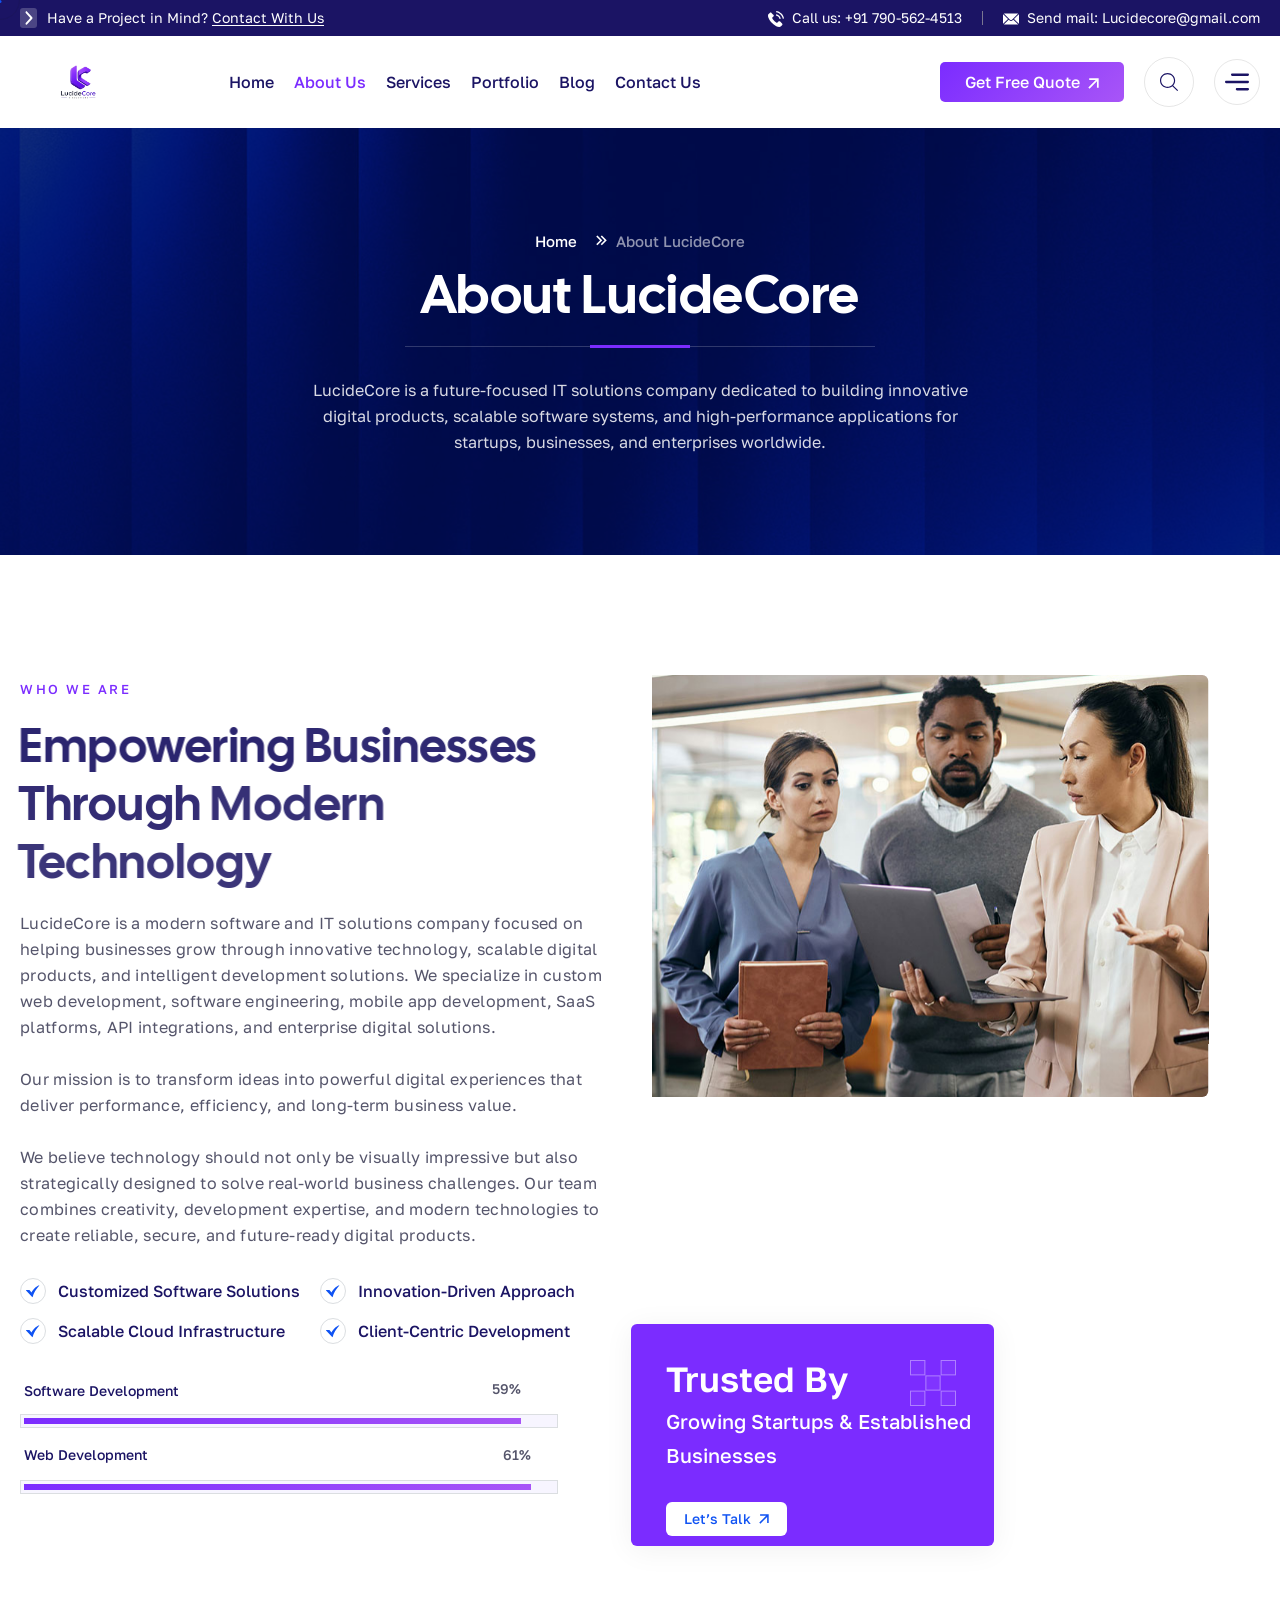
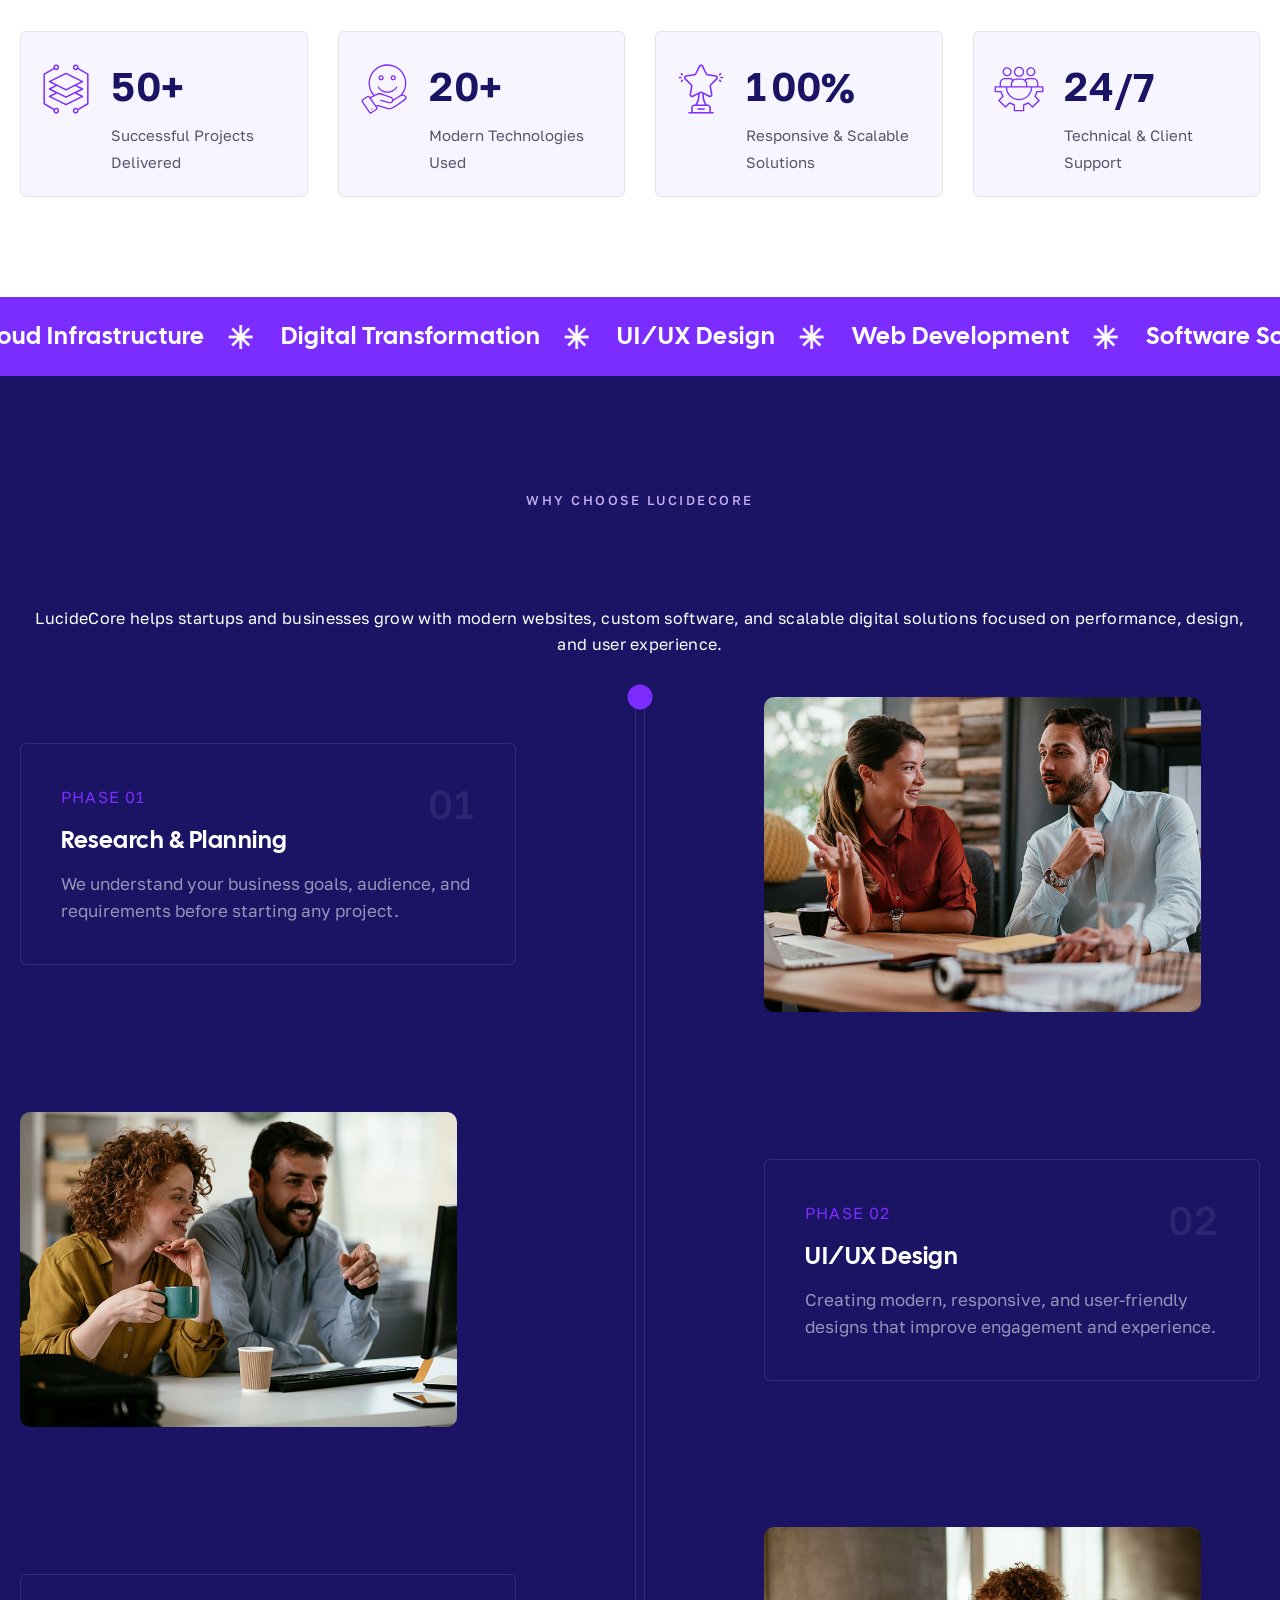
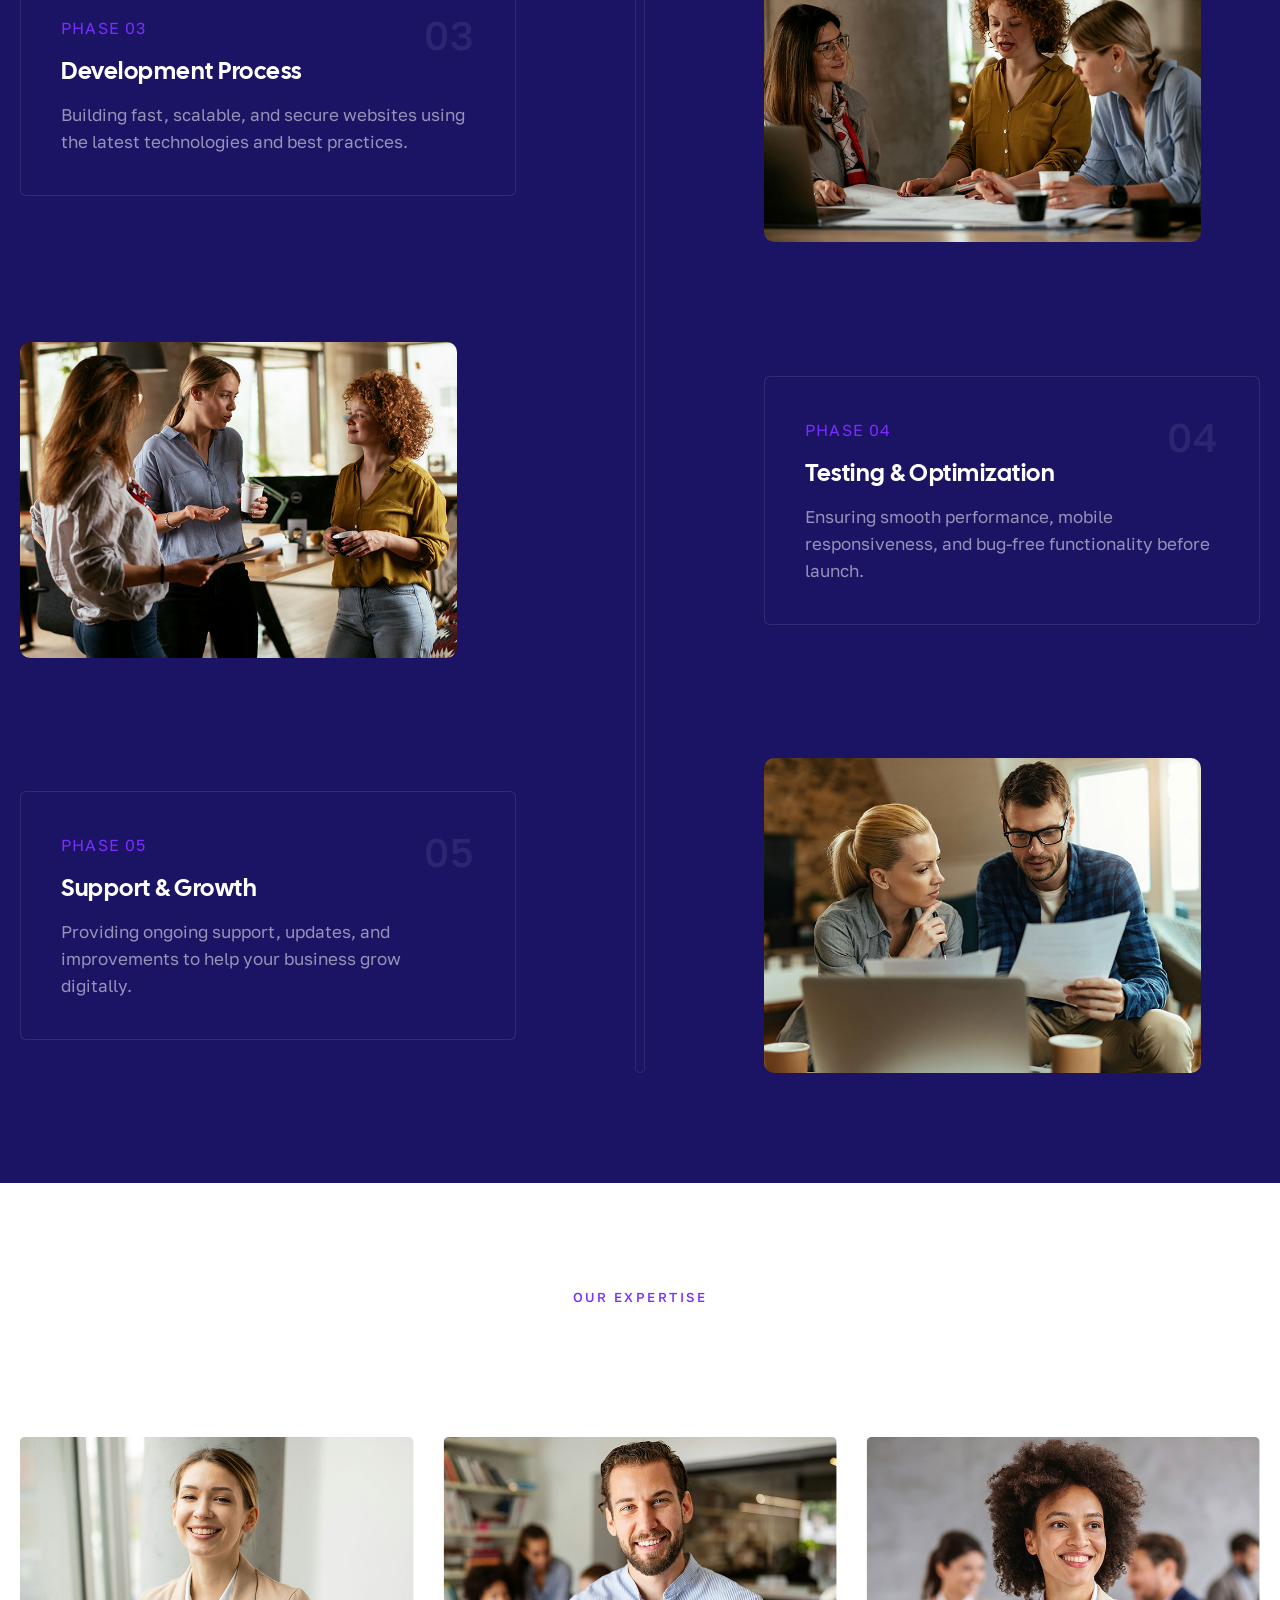
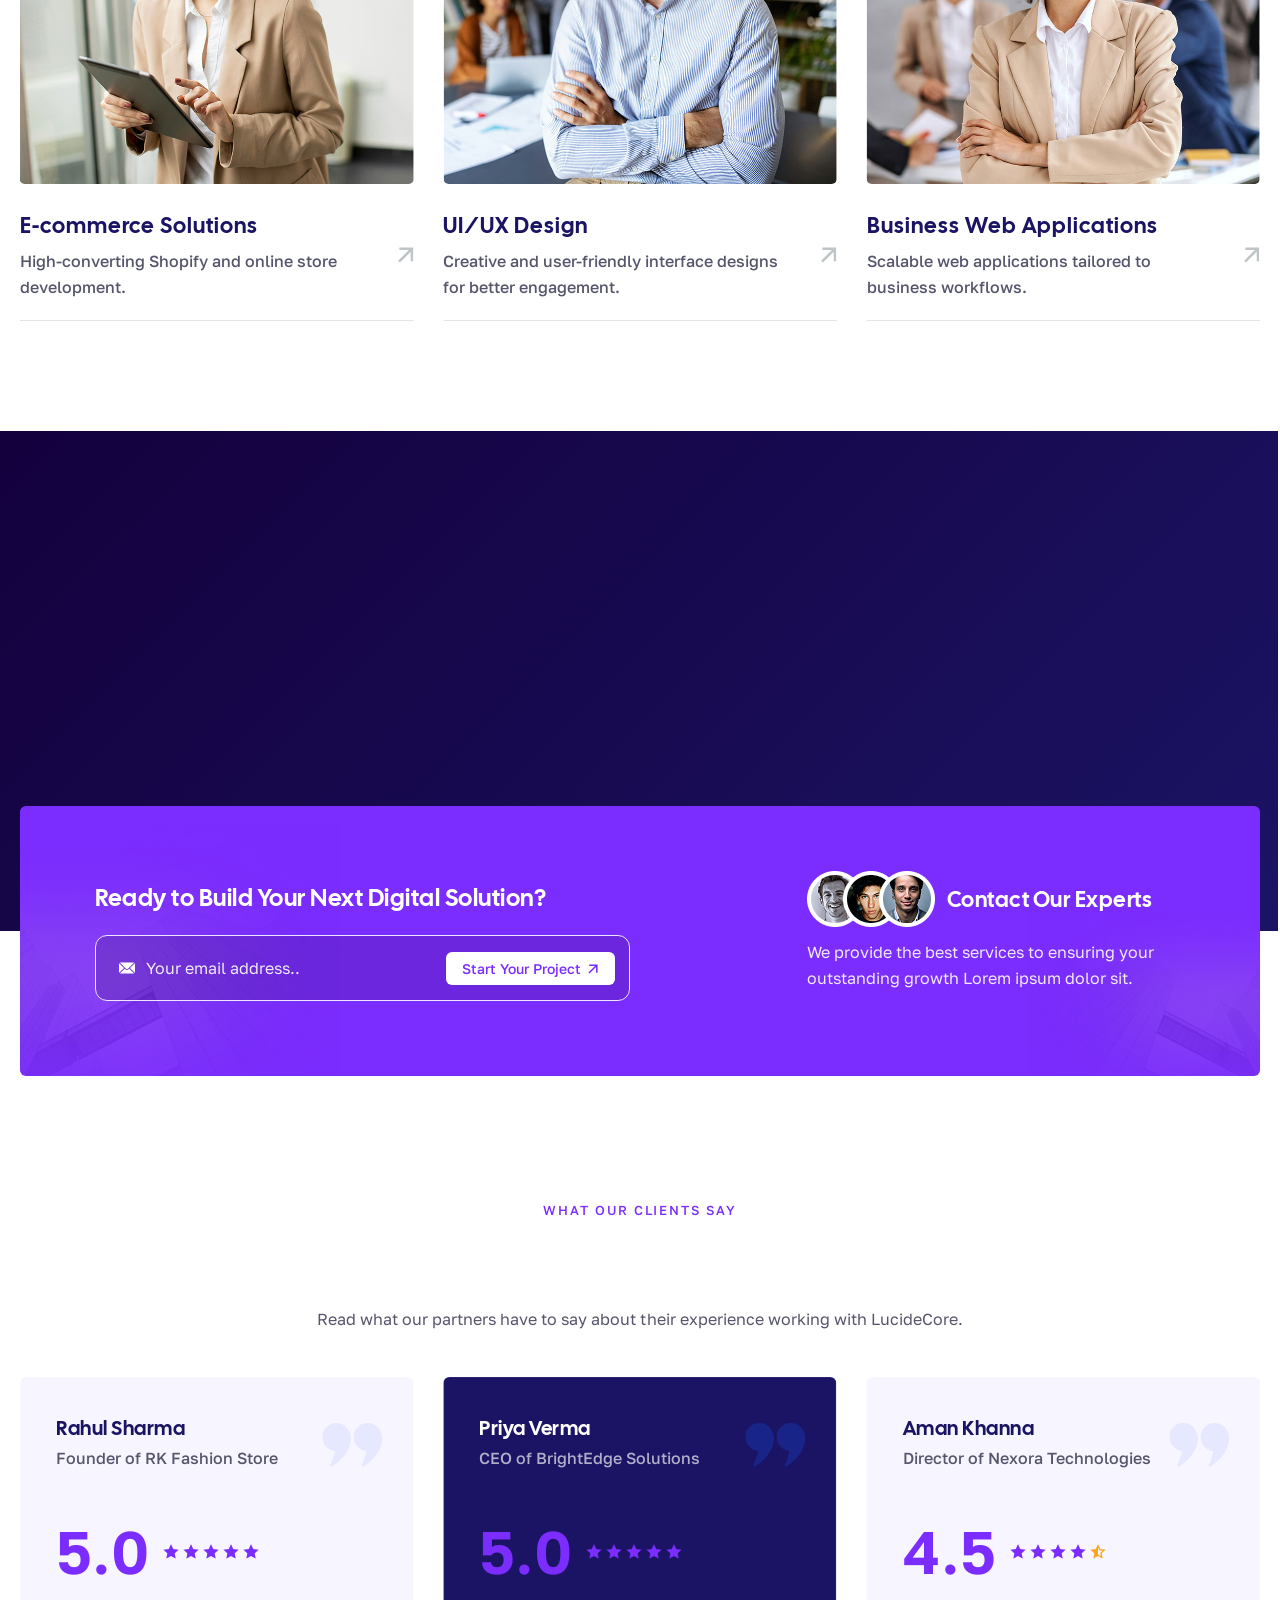
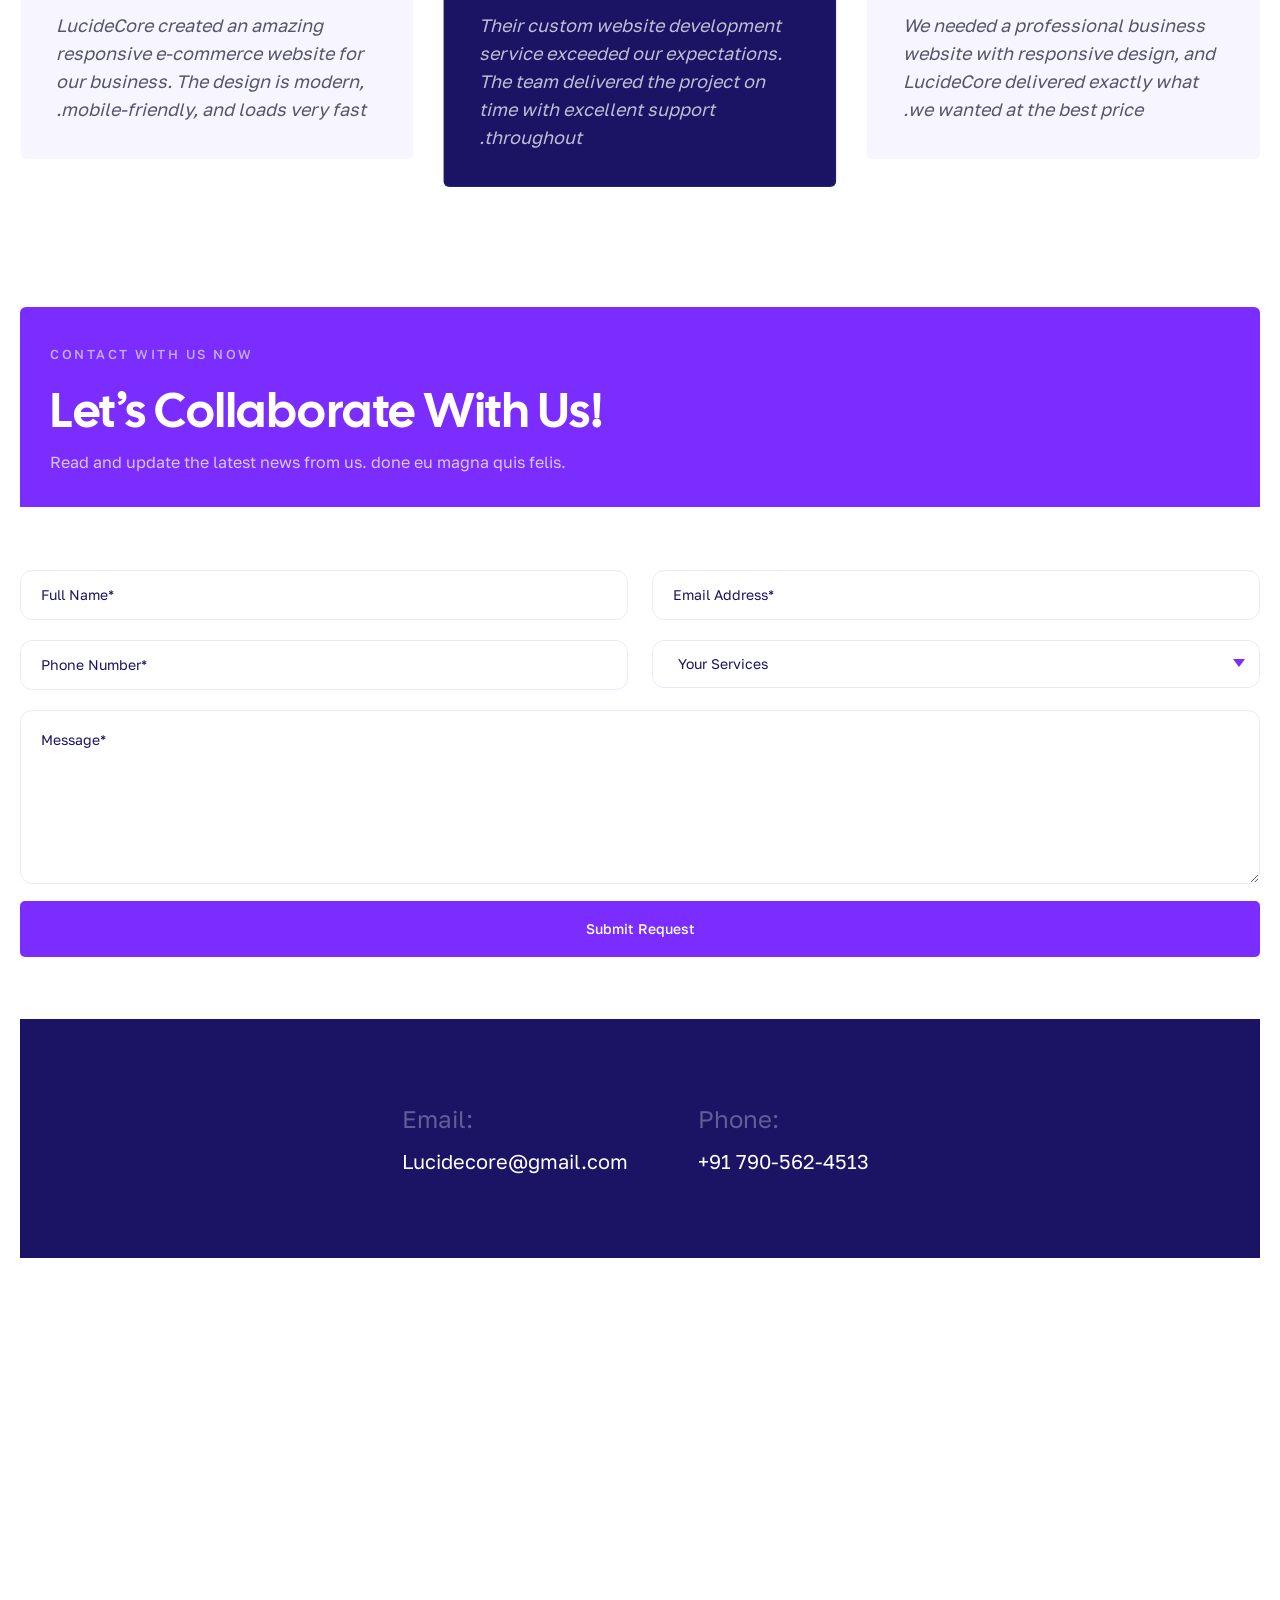
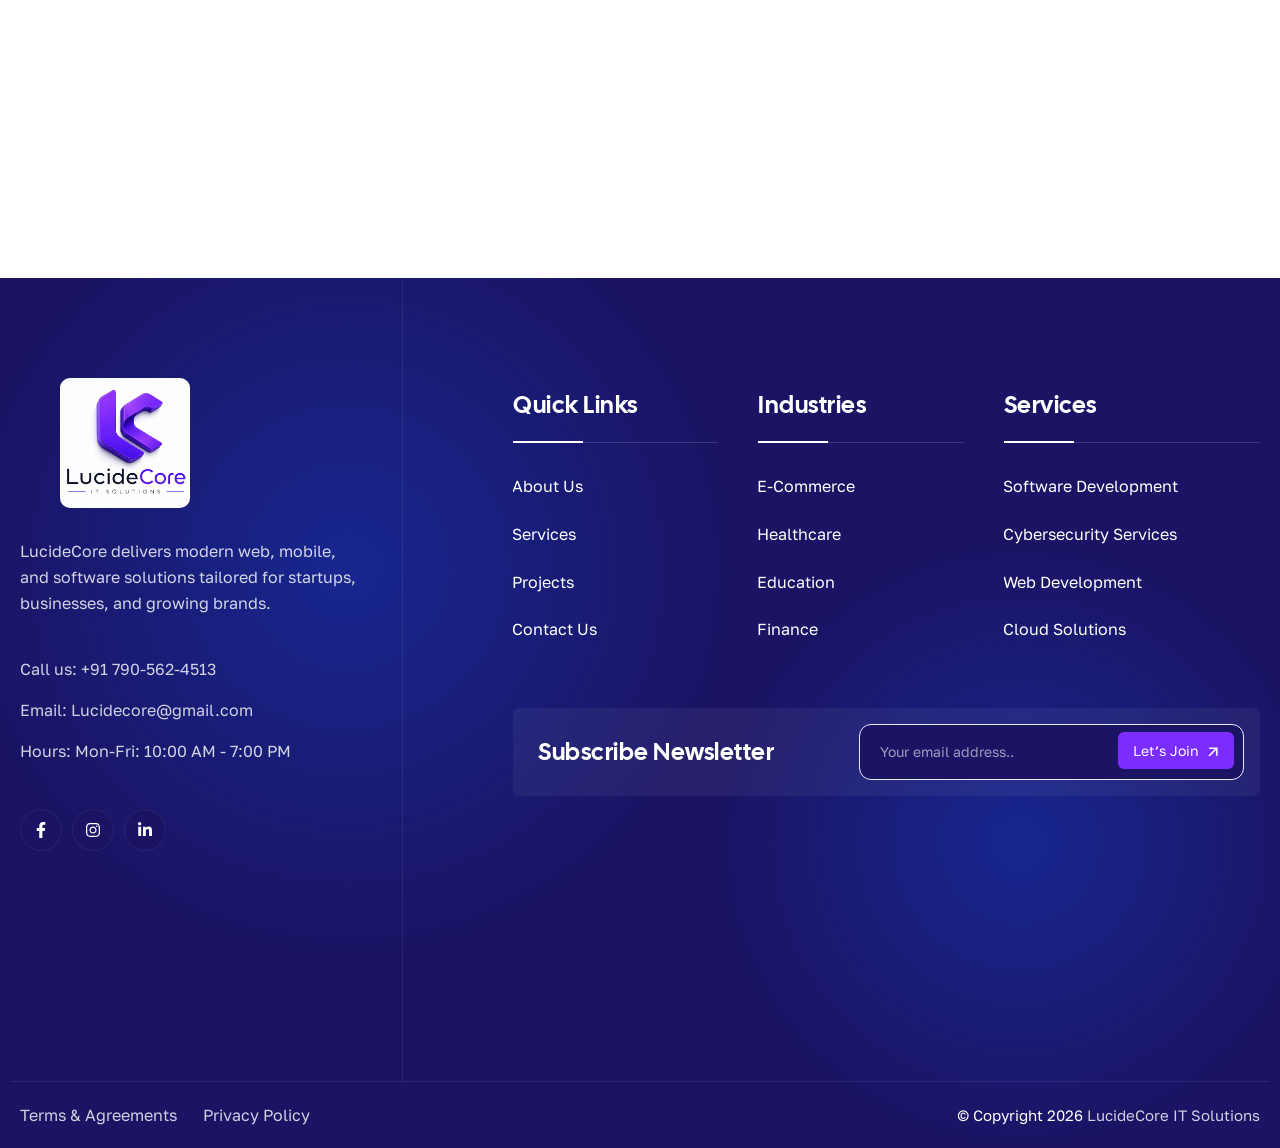
==== commit 72ba8253: "Un-used file removed" ====
--- a/about.html
+++ b/about.html
@@ -1389,10 +1389,13 @@
 											<span class="sub-text ">
 												WHY CHOOSE LUCIDECORE </span>
 											<h2 class="title rs-split-text-enable split-in-fade "
-												data-split-type="words" data-duration="0.8" data-delay="0.06">Building Digital Solutions for Modern Businesses</h2>
+												data-split-type="words" data-duration="0.8" data-delay="0.06">Building
+												Digital Solutions for Modern Businesses</h2>
 										</div>
 										<div class="descripti">
-											<p>LucideCore helps startups and businesses grow with modern websites, custom software, and scalable digital solutions focused on performance, design, and user experience.</p>
+											<p>LucideCore helps startups and businesses grow with modern websites,
+												custom software, and scalable digital solutions focused on performance,
+												design, and user experience.</p>
 										</div>
 									</div>
 								</div>
@@ -1411,7 +1414,9 @@
 												<div class="content">
 													<span class="timeline">PHASE 01</span>
 													<h5 class="title">Research &amp; Planning</h5>
-													<p class="description">We understand your business goals, audience, and requirements before starting any project.</p><span class="numbering">01</span>
+													<p class="description">We understand your business goals, audience,
+														and requirements before starting any project.</p><span
+														class="numbering">01</span>
 												</div>
 												<div class="thumbnail">
 													<img loading="lazy" decoding="async" width="640" height="462"
@@ -1425,7 +1430,9 @@
 												<div class="content">
 													<span class="timeline">PHASE 02</span>
 													<h5 class="title">UI/UX Design</h5>
-													<p class="description">Creating modern, responsive, and user-friendly designs that improve engagement and experience.</p><span class="numbering">02</span>
+													<p class="description">Creating modern, responsive, and
+														user-friendly designs that improve engagement and experience.
+													</p><span class="numbering">02</span>
 												</div>
 												<div class="thumbnail">
 													<img loading="lazy" decoding="async" width="640" height="462"
@@ -1439,7 +1446,9 @@
 												<div class="content">
 													<span class="timeline">PHASE 03</span>
 													<h5 class="title">Development Process</h5>
-													<p class="description">Building fast, scalable, and secure websites using the latest technologies and best practices.</p><span class="numbering">03</span>
+													<p class="description">Building fast, scalable, and secure websites
+														using the latest technologies and best practices.</p><span
+														class="numbering">03</span>
 												</div>
 												<div class="thumbnail">
 													<img loading="lazy" decoding="async" width="640" height="462"
@@ -1453,7 +1462,8 @@
 												<div class="content">
 													<span class="timeline">PHASE 04</span>
 													<h5 class="title">Testing &amp; Optimization</h5>
-													<p class="description">Ensuring smooth performance, mobile responsiveness, and bug-free functionality before launch.</p>
+													<p class="description">Ensuring smooth performance, mobile
+														responsiveness, and bug-free functionality before launch.</p>
 													<span class="numbering">04</span>
 												</div>
 												<div class="thumbnail">
@@ -1468,7 +1478,9 @@
 												<div class="content">
 													<span class="timeline">PHASE 05</span>
 													<h5 class="title">Support &amp; Growth</h5>
-													<p class="description">Providing ongoing support, updates, and improvements to help your business grow digitally.</p><span class="numbering">05</span>
+													<p class="description">Providing ongoing support, updates, and
+														improvements to help your business grow digitally.</p><span
+														class="numbering">05</span>
 												</div>
 												<div class="thumbnail">
 													<img loading="lazy" decoding="async" width="640" height="462"
@@ -1590,9 +1602,11 @@
 													<div class="content-wrap">
 														<div class="content-inner">
 															<div class="name-designation">
-																<h4 class="member-name"><a href="#">Custom Website Development</a>
+																<h4 class="member-name"><a href="#">Custom Website
+																		Development</a>
 																</h4>
-																<span class="member-designation">Modern and responsive websites for businesses and startups.</span>
+																<span class="member-designation">Modern and responsive
+																	websites for businesses and startups.</span>
 
 															</div> <a class="details-btn anim-dir-angle" href="#">
 																<em>
@@ -1626,9 +1640,11 @@
 													<div class="content-wrap">
 														<div class="content-inner">
 															<div class="name-designation">
-																<h4 class="member-name"><a href="#">E-commerce Solutions</a>
+																<h4 class="member-name"><a href="#">E-commerce
+																		Solutions</a>
 																</h4>
-																<span class="member-designation">High-converting Shopify and online store development.</span>
+																<span class="member-designation">High-converting Shopify
+																	and online store development.</span>
 
 															</div> <a class="details-btn anim-dir-angle" href="#">
 																<em>
@@ -1664,7 +1680,9 @@
 															<div class="name-designation">
 																<h4 class="member-name"><a href="#">UI/UX Design</a>
 																</h4>
-																<span class="member-designation">Creative and user-friendly interface designs for better engagement.</span>
+																<span class="member-designation">Creative and
+																	user-friendly interface designs for better
+																	engagement.</span>
 
 															</div> <a class="details-btn anim-dir-angle" href="#">
 																<em>
@@ -1698,9 +1716,11 @@
 													<div class="content-wrap">
 														<div class="content-inner">
 															<div class="name-designation">
-																<h4 class="member-name"><a href="#">Business Web Applications</a>
+																<h4 class="member-name"><a href="#">Business Web
+																		Applications</a>
 																</h4>
-																<span class="member-designation">Scalable web applications tailored to business workflows.</span>
+																<span class="member-designation">Scalable web
+																	applications tailored to business workflows.</span>
 
 															</div> <a class="details-btn anim-dir-angle" href="#">
 																<em>
@@ -1734,9 +1754,11 @@
 													<div class="content-wrap">
 														<div class="content-inner">
 															<div class="name-designation">
-																<h4 class="member-name"><a href="#">Technical Support</a>
+																<h4 class="member-name"><a href="#">Technical
+																		Support</a>
 																</h4>
-																<span class="member-designation">Reliable maintenance, updates, and long-term support.</span>
+																<span class="member-designation">Reliable maintenance,
+																	updates, and long-term support.</span>
 
 															</div> <a class="details-btn anim-dir-angle" href="#">
 																<em>
@@ -2452,7 +2474,7 @@
 													<div class="phone">
 														<span class="label">Phone:</span>
 
-														<a href="tel:+918905624513">+91 790-562-4513</a>
+														<a href="tel:+917905624513">+91 790-562-4513</a>
 													</div>
 
 
--- a/css/branding-redesign.css
+++ b/css/branding-redesign.css
@@ -169,11 +169,7 @@
     transition: all 0.3s ease;
 }
 
-.address-icon svg path,
-.icon_style svg path,
-.list-icon-wrap svg path {
-    fill: var(--primary-purple) !important;
-}
+
 
 .icon_style:hover,
 .address-icon:hover {
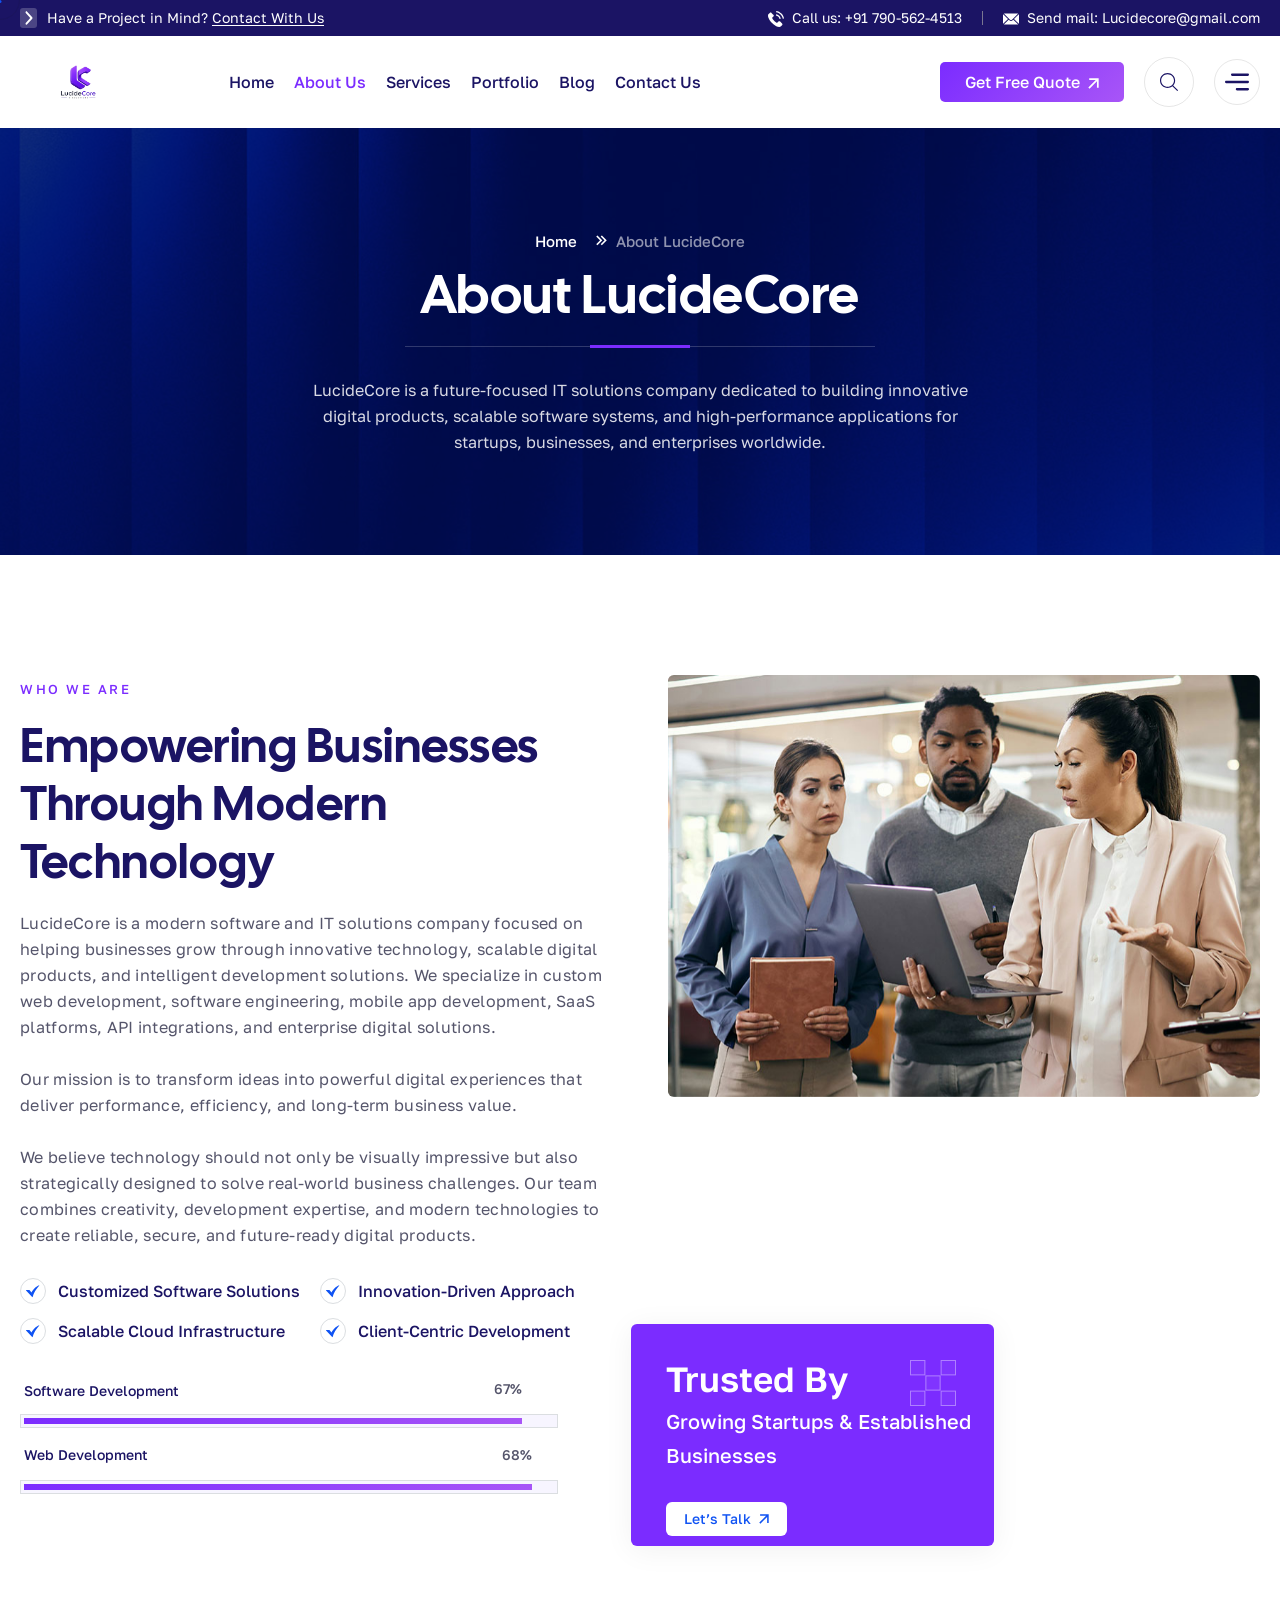
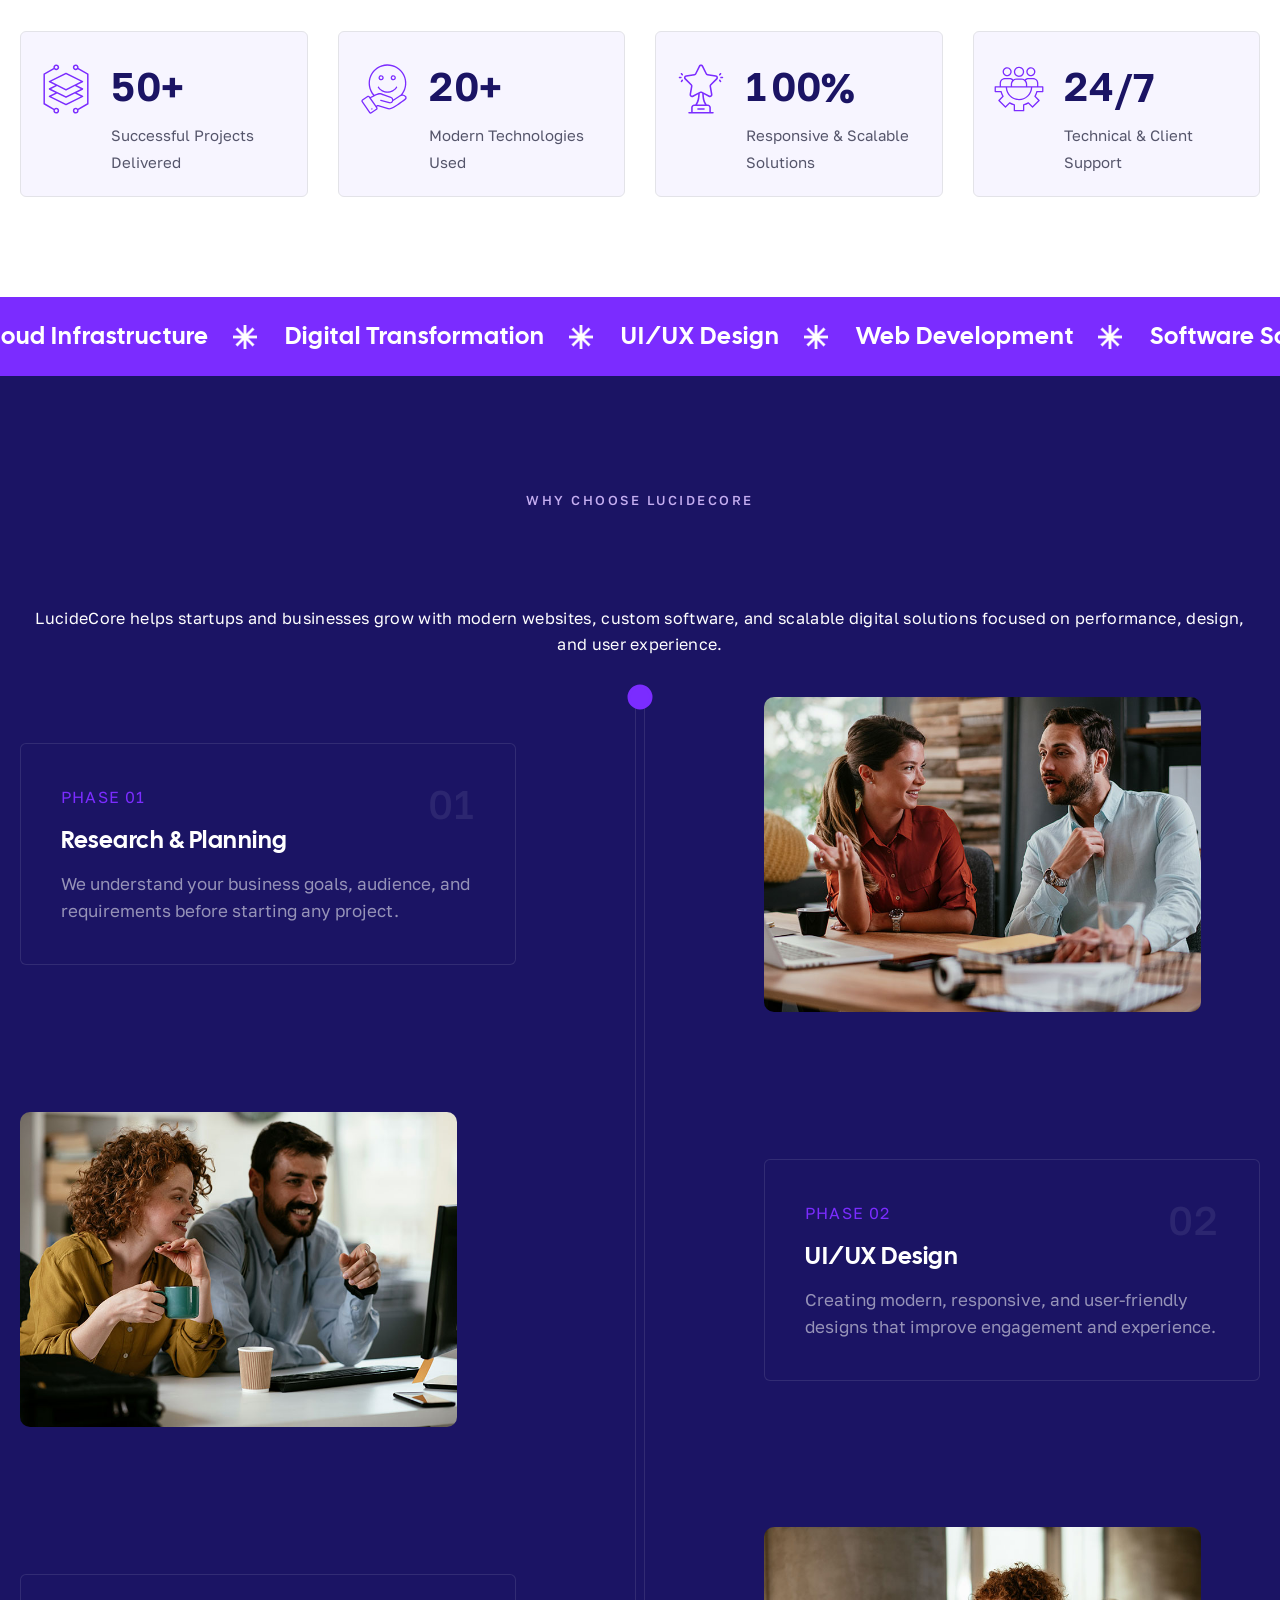
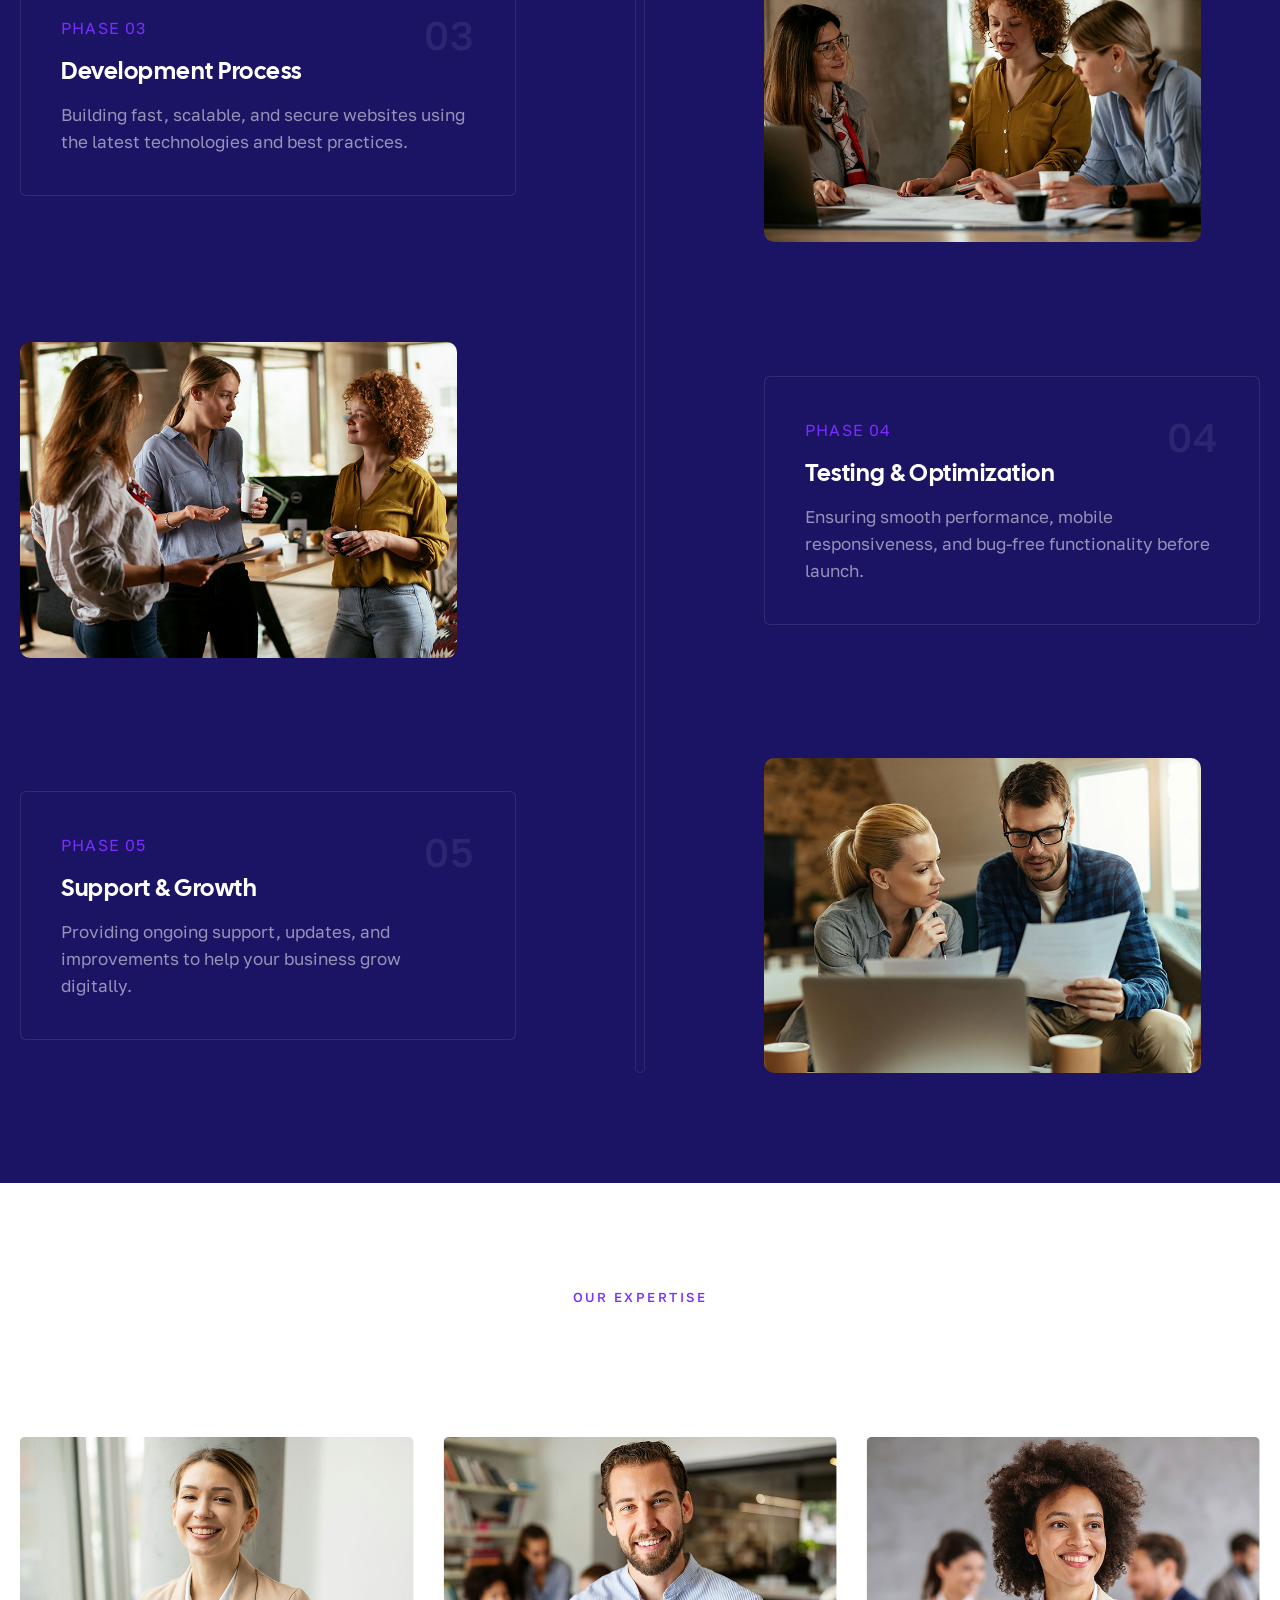
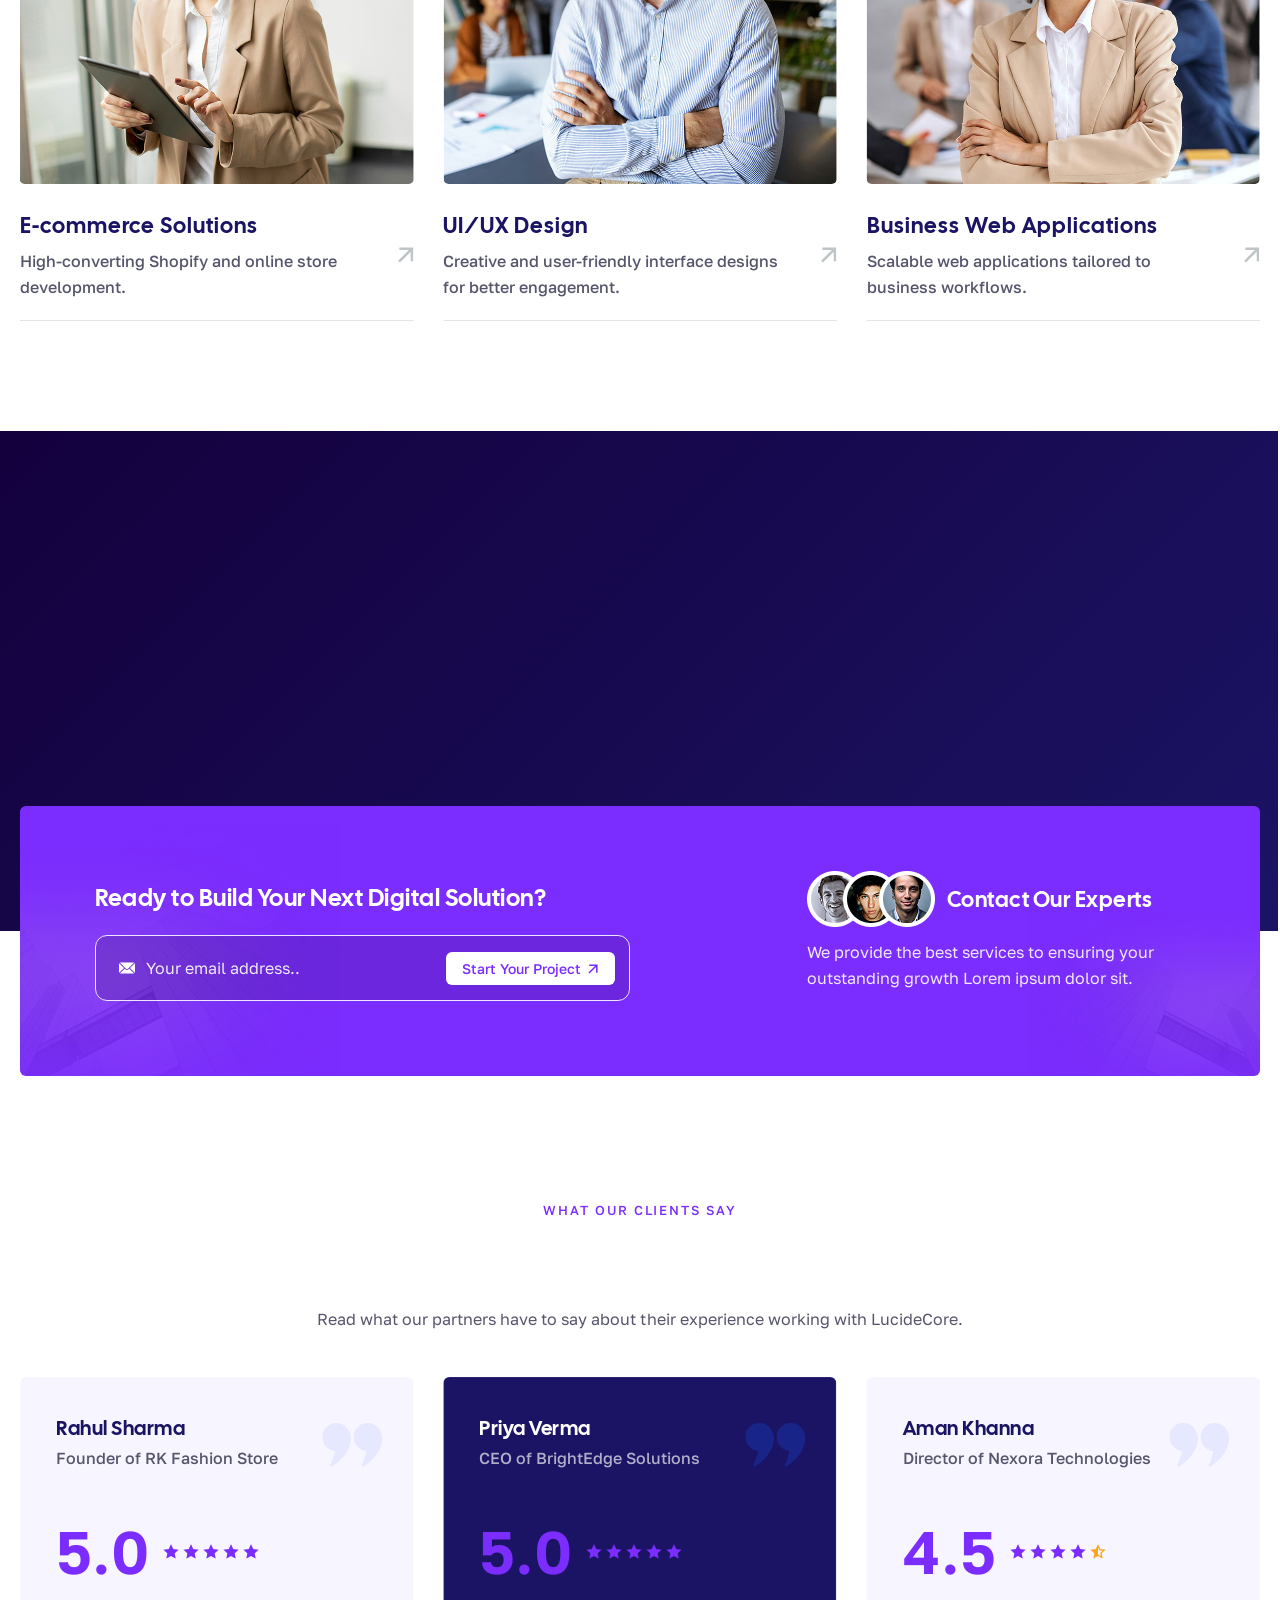
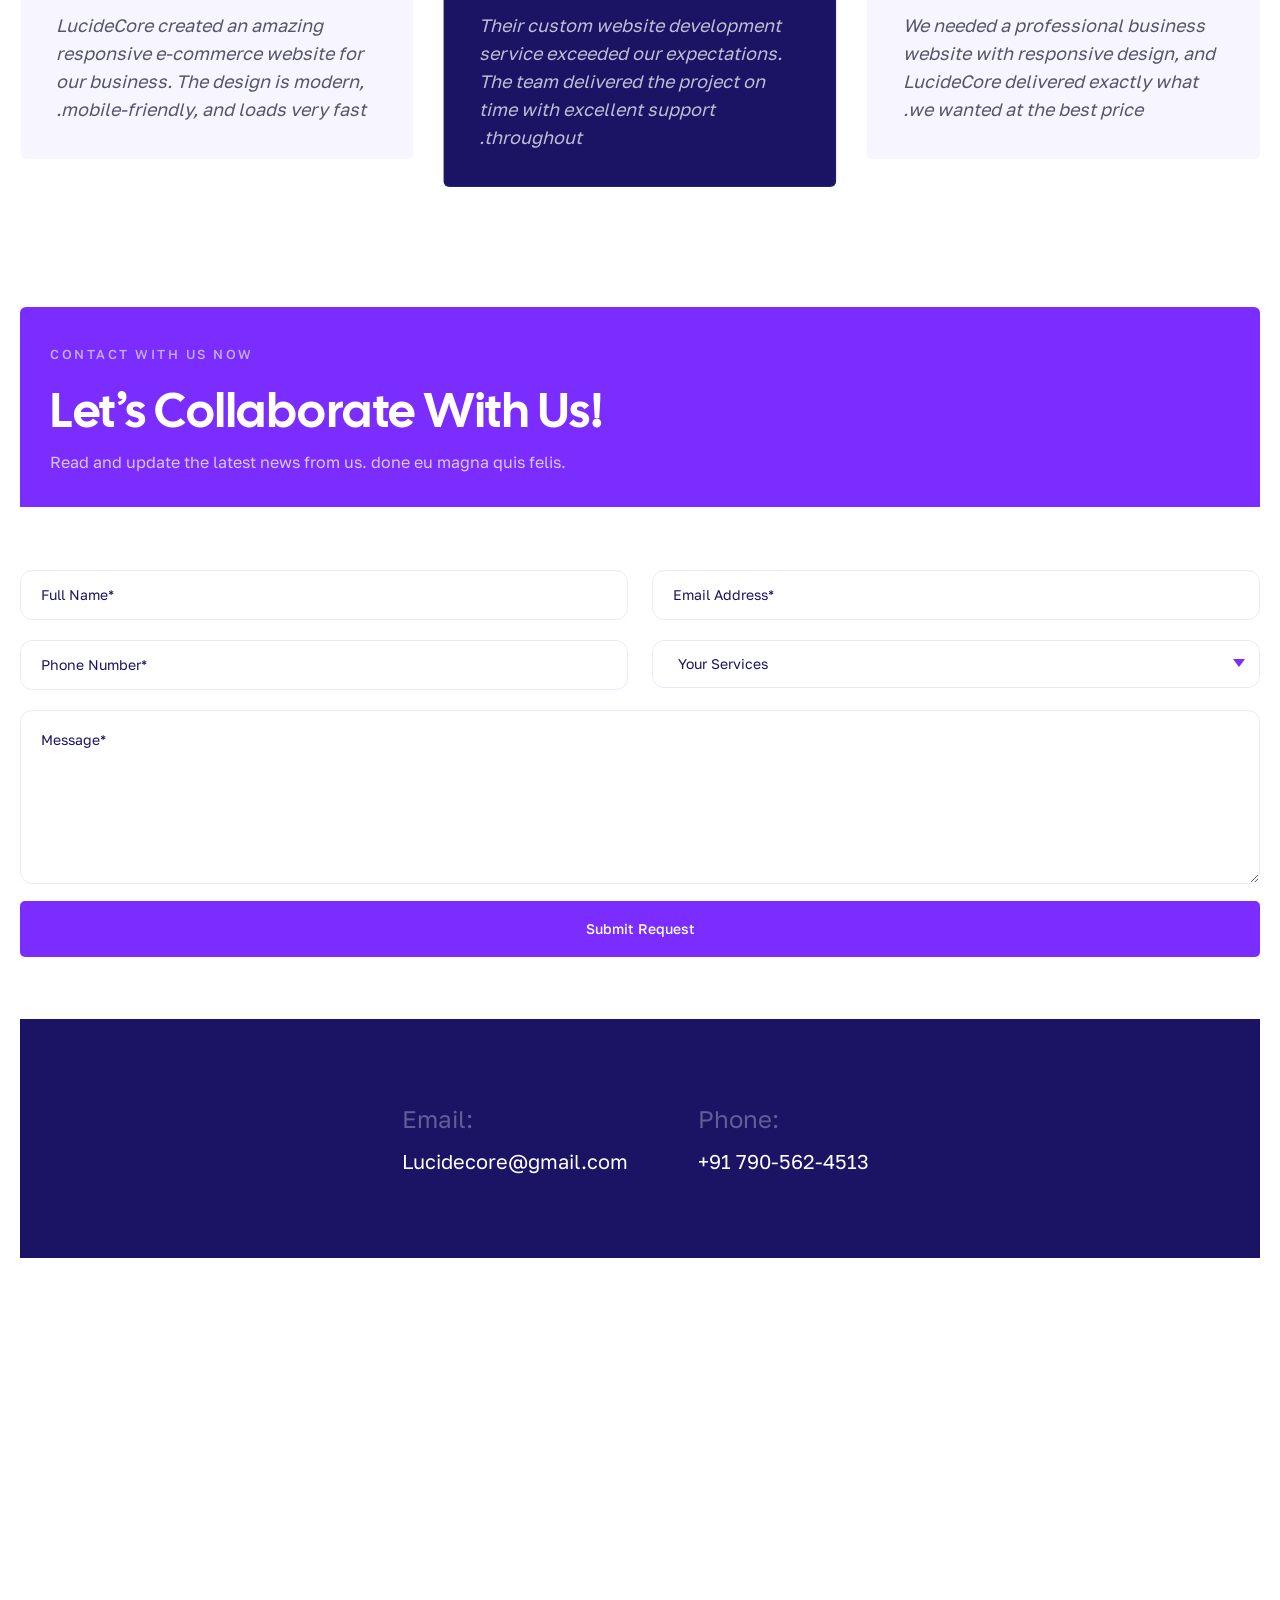
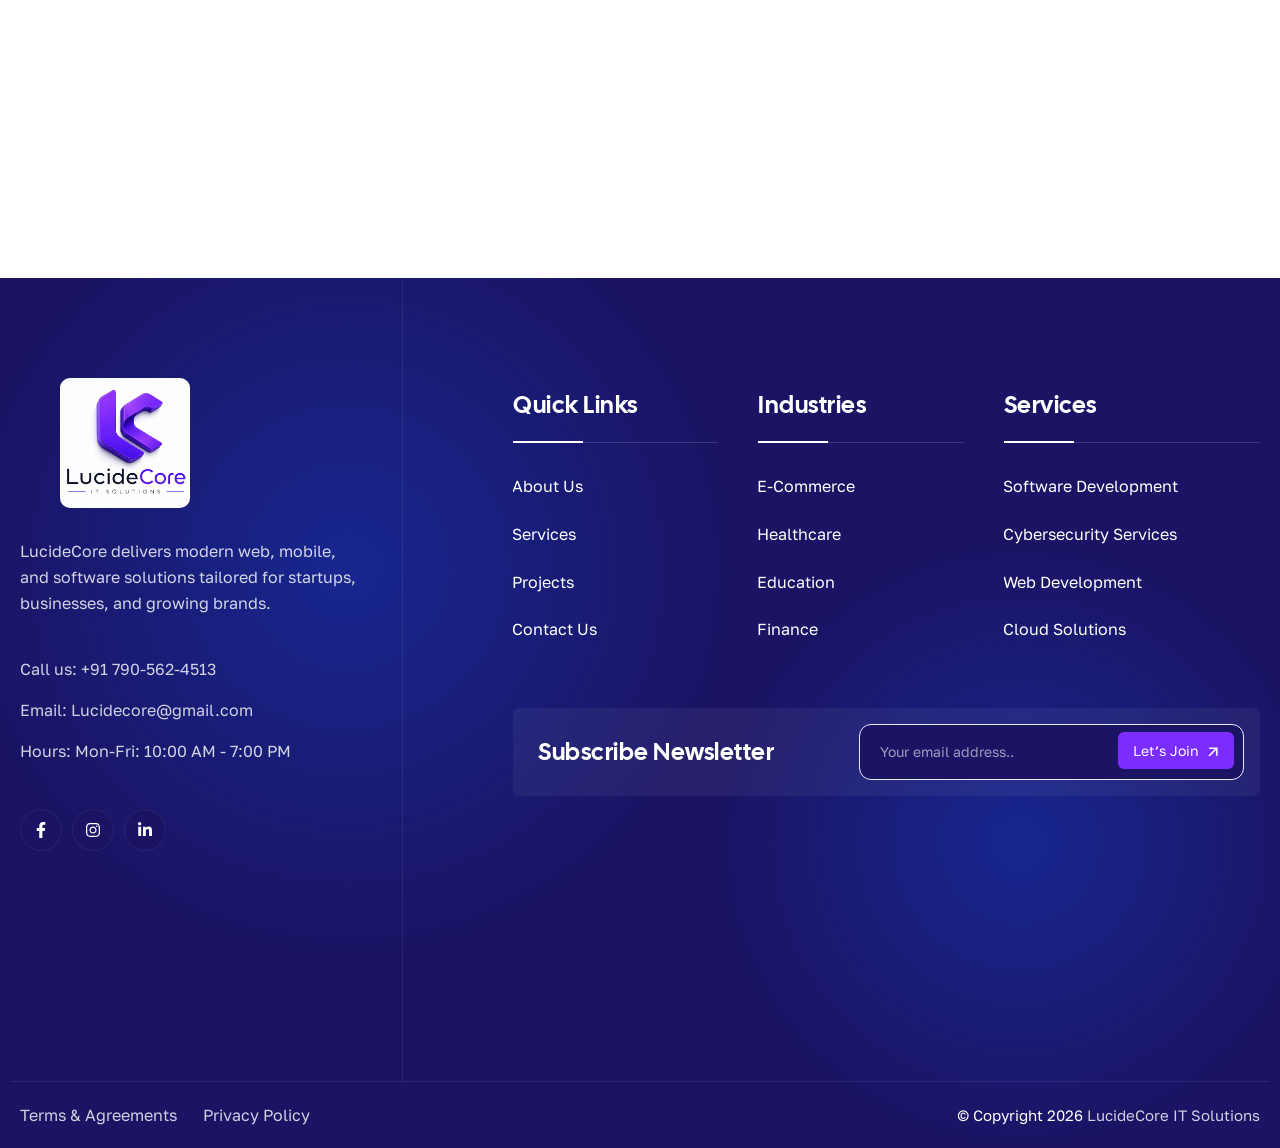
==== commit ed7f7b5b: "Fix scrollUp arrow styling globally across all HTML files" ====
--- a/about.html
+++ b/about.html
@@ -2522,7 +2522,7 @@
 			<circle class="progress-circle" cx="20" cy="20" r="18" stroke-width="2" fill="none" stroke="#fff"
 				stroke-dasharray="113.1" stroke-dashoffset="113.1"></circle>
 		</svg>
-	</div>
+</div>
 	<!-- Custom Cursor Start -->
 	<div id="rs-mouse">
 		<div id="cursor-ball"></div>
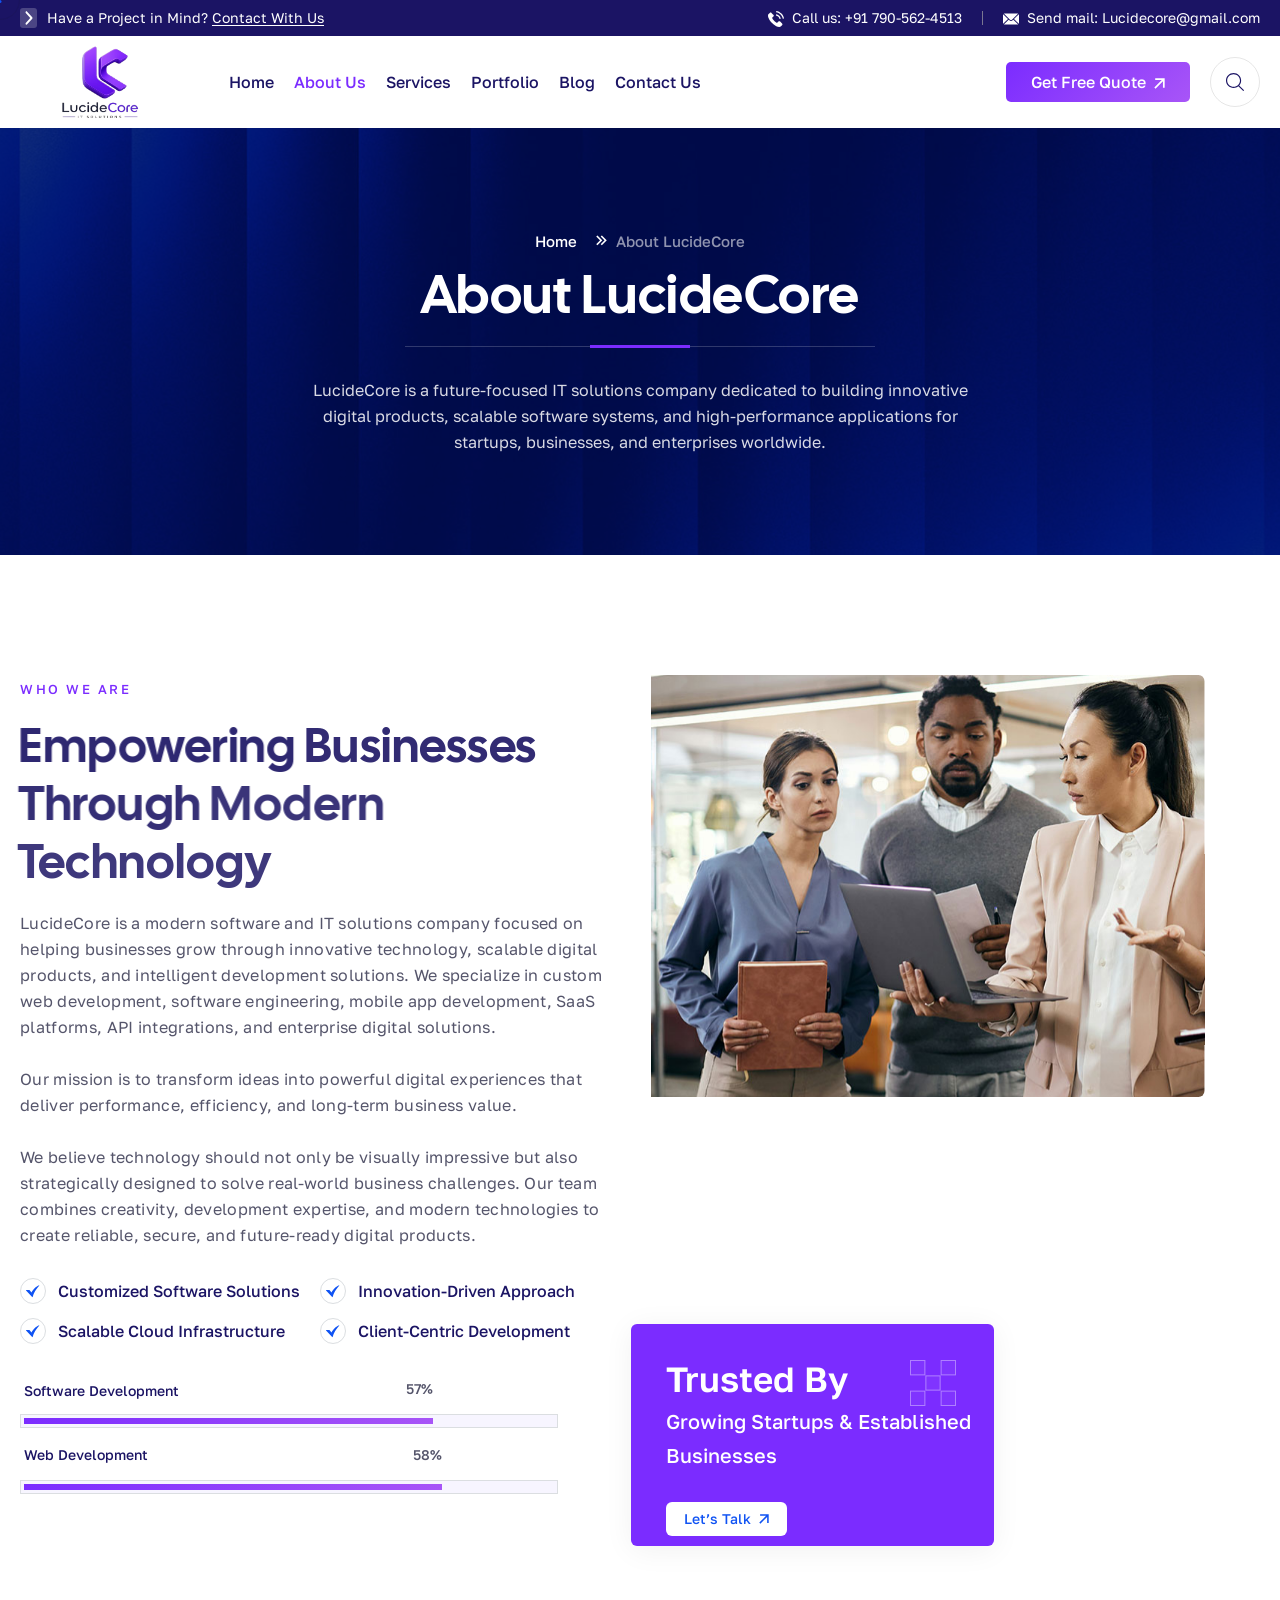
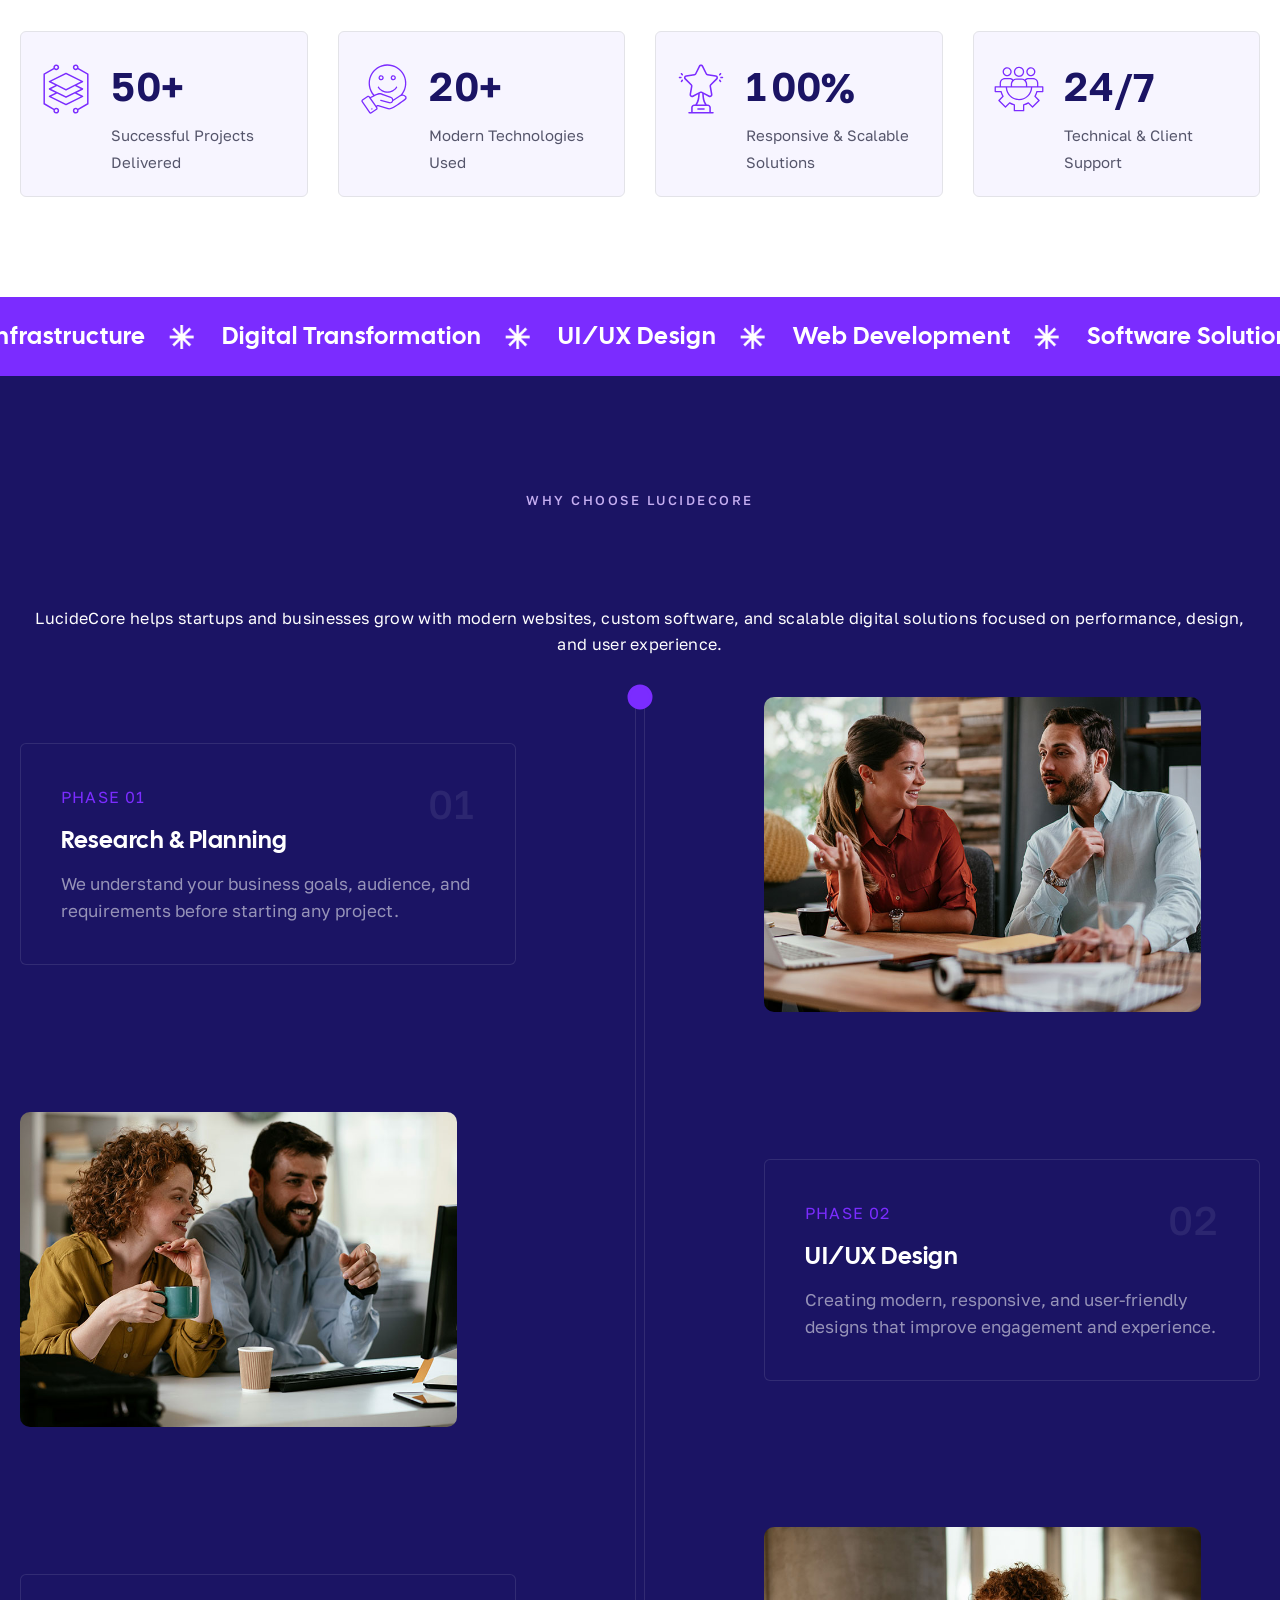
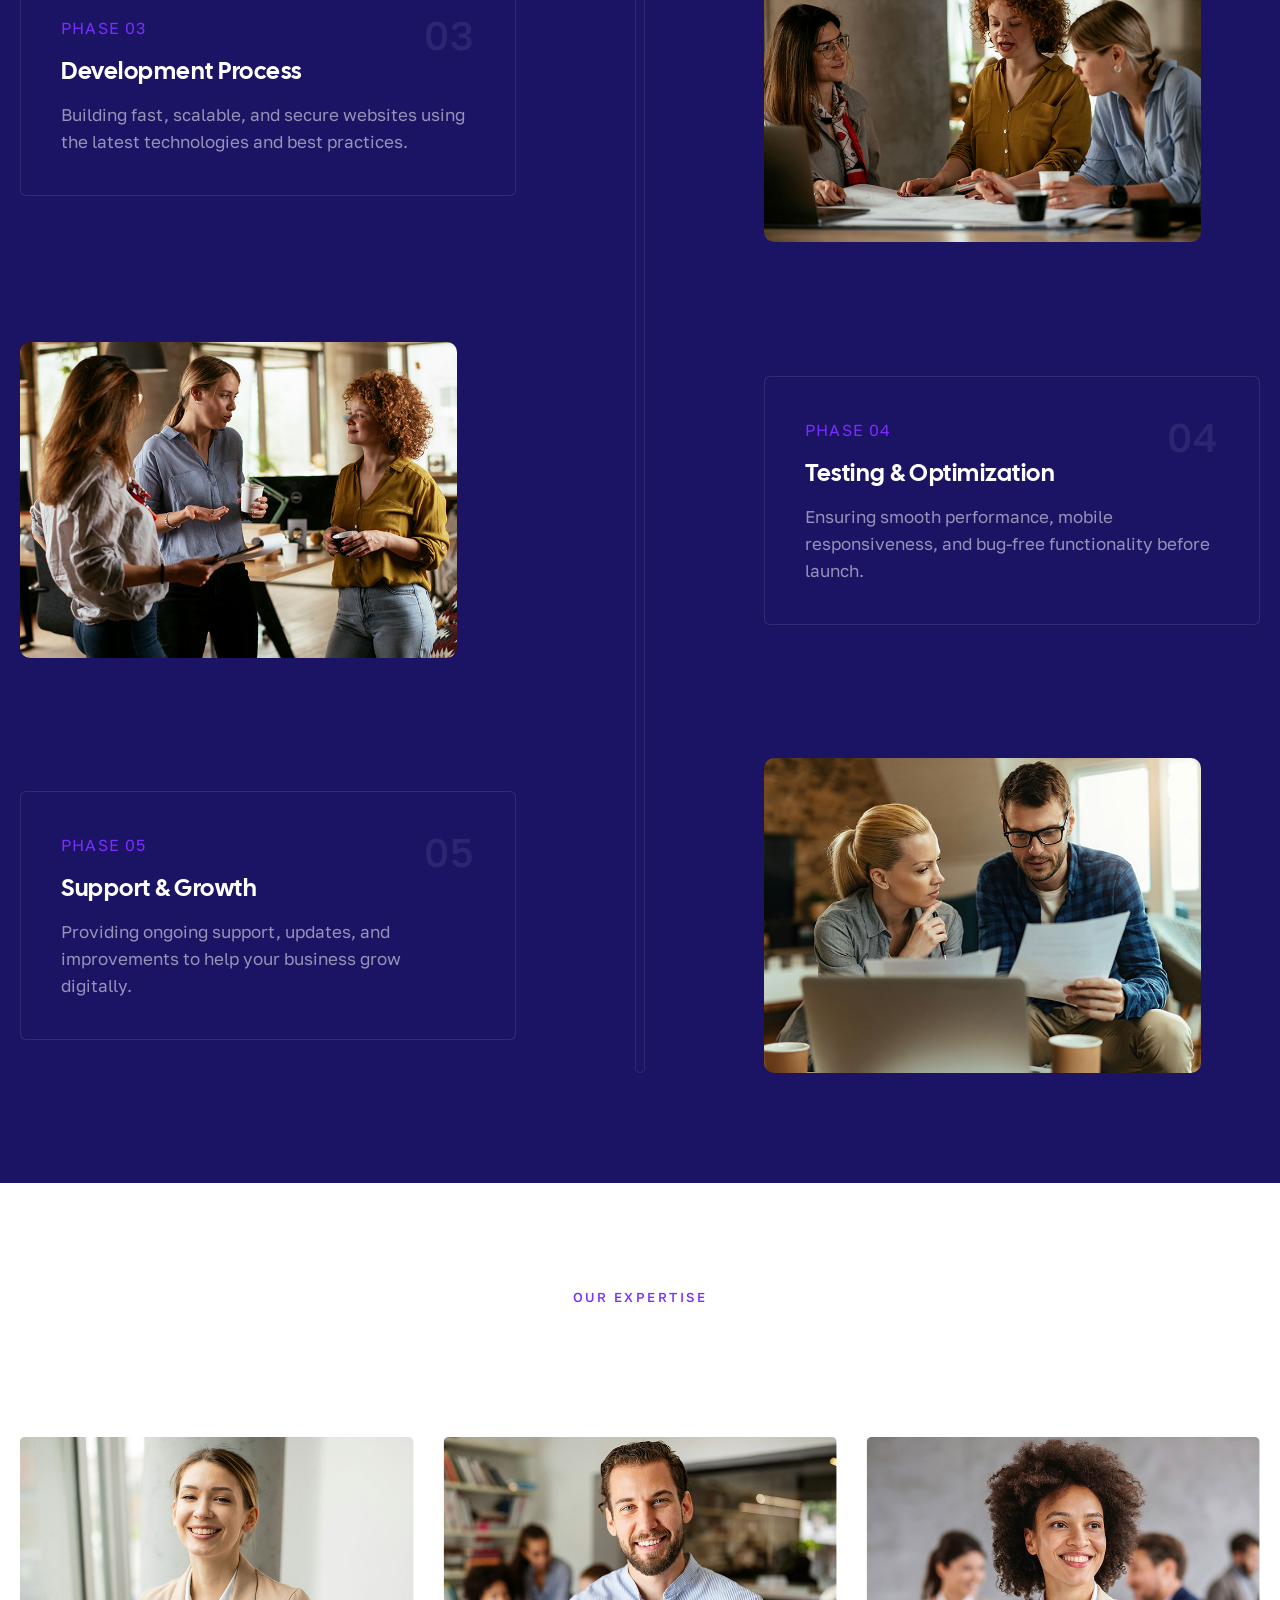
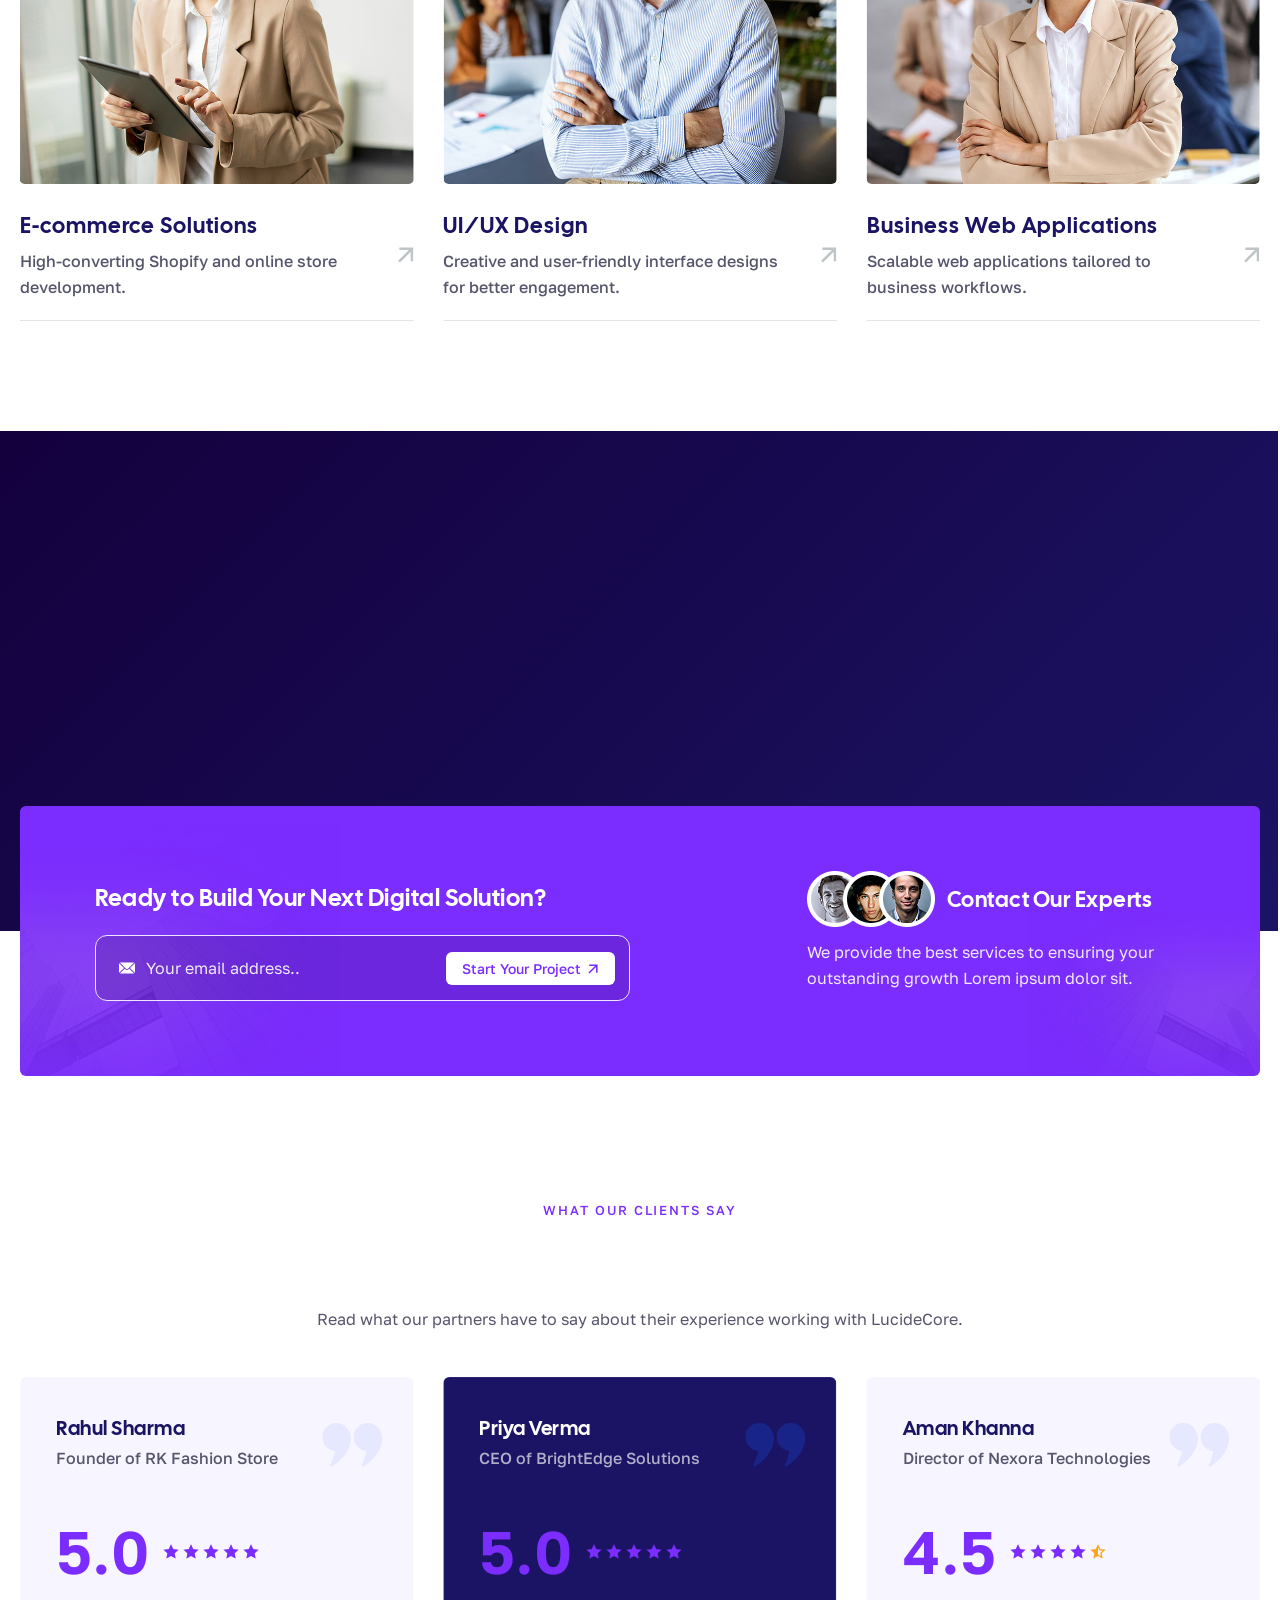
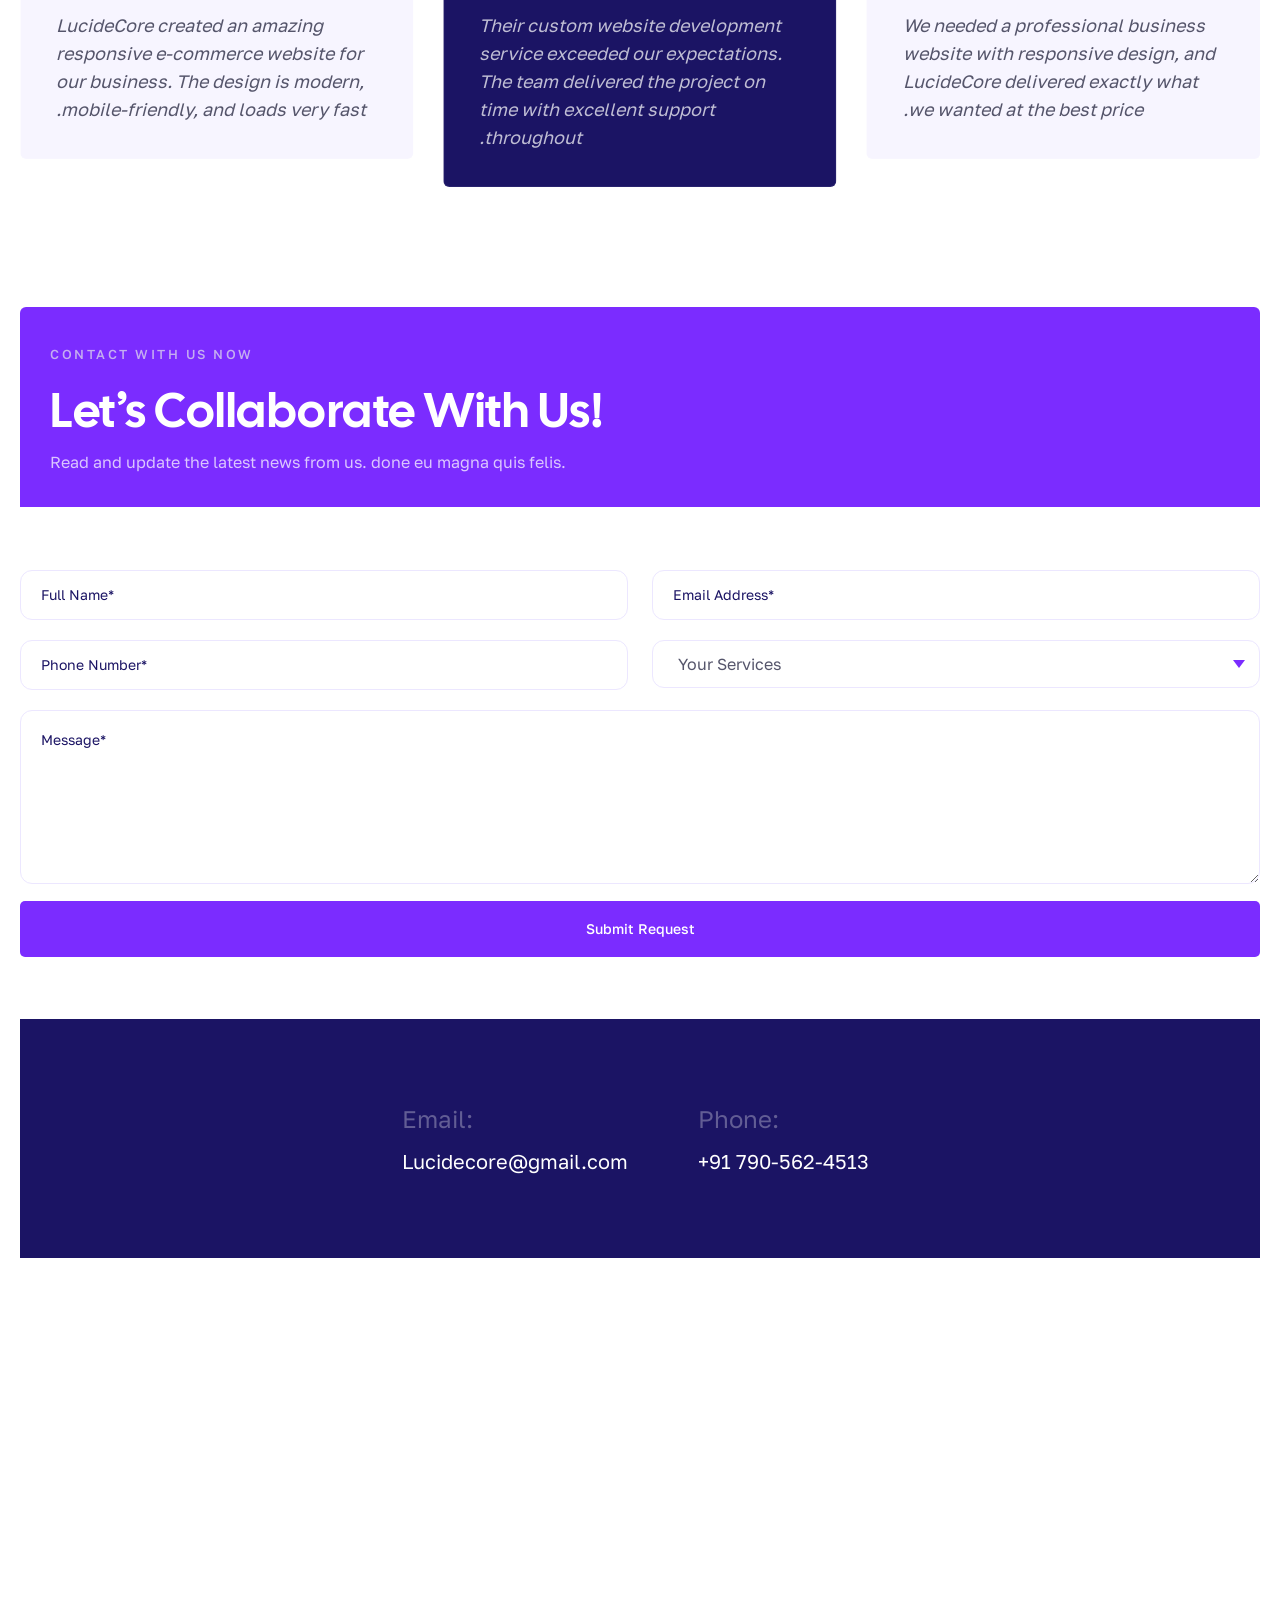
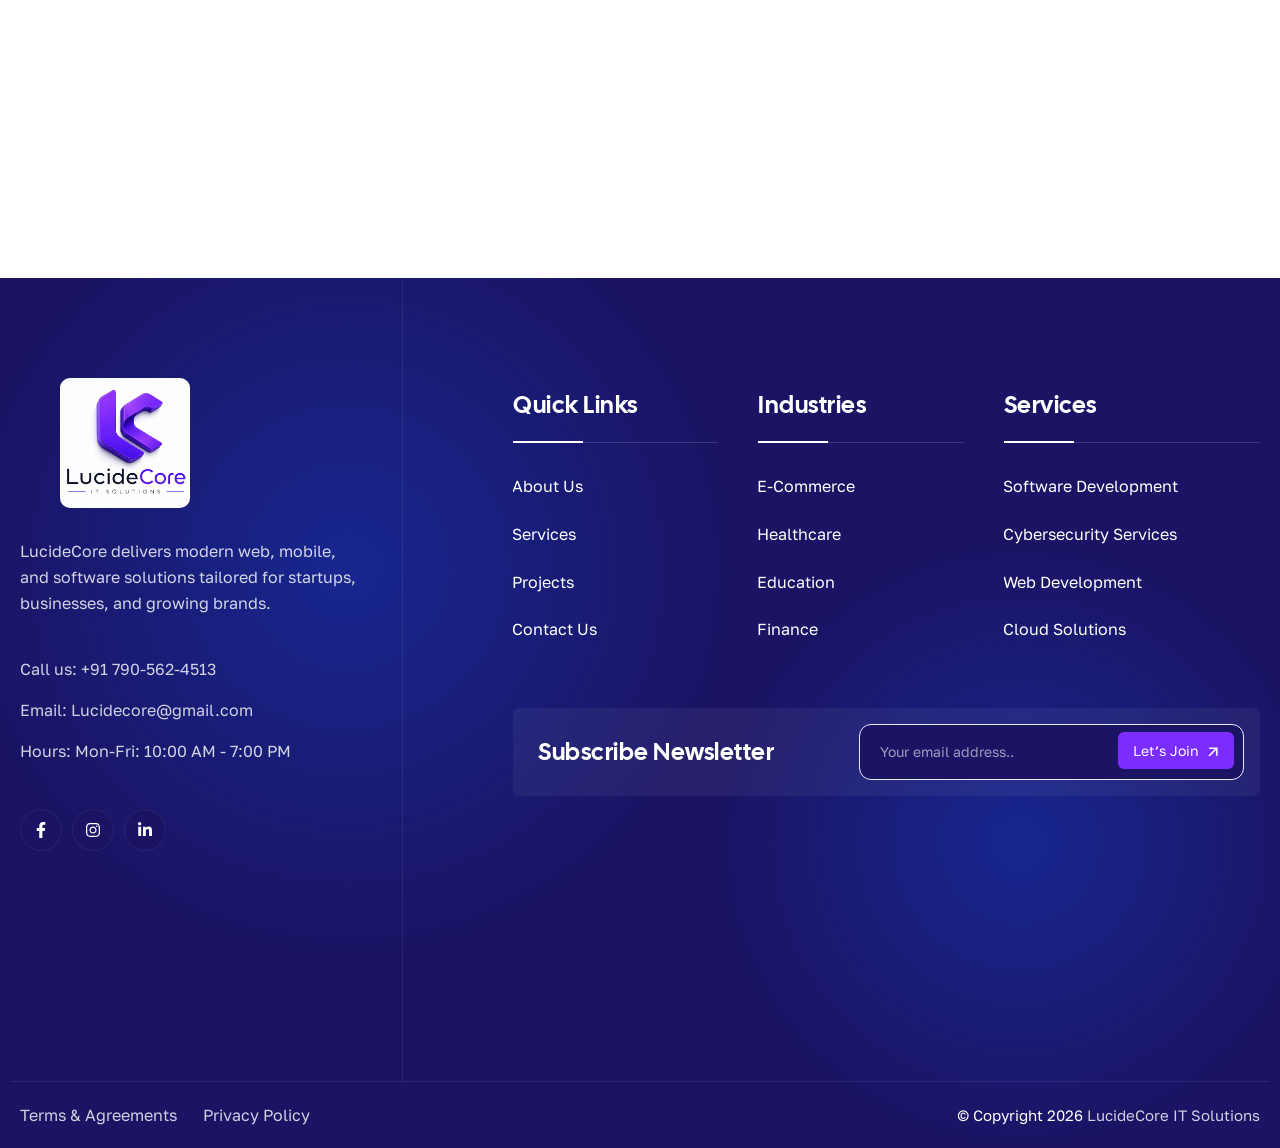
==== commit 79f99fa3: "Implement global SEO enhancements, absolute canonical URLs, Open Graph, and Structured Schema metada" ====
--- a/about.html
+++ b/about.html
@@ -6,8 +6,7 @@
 	<meta name="viewport" content="width=device-width, initial-scale=1">
 	<link rel="profile" href="//gmpg.org/xfn/11">
 	<title>About LucideCore | Modern IT Solutions & Software Development Company</title>
-	<meta name="description"
-		content="Learn more about LucideCore, a modern IT solutions company specializing in web development, software solutions, mobile app development, SaaS platforms, and digital transformation services.">
+	<meta name="description" content="Learn more about LucideCore, a modern IT solutions company specializing in web development, software solutions, mobile app development, SaaS platforms, and digital transformation services.">
 	<meta name='robots' content='max-image-preview:large' />
 	<link rel='dns-prefetch' href='//fonts.googleapis.com' />
 	<link rel="alternate" type="application/rss+xml" title="IT Solutions &raquo; Feed" href="#" />
@@ -541,7 +540,7 @@
 	<link rel="alternate" title="JSON" type="application/json" href="#" />
 	<link rel="EditURI" type="application/rsd+xml" title="RSD" href="#" />
 	<meta name="generator" content="WordPress 6.9.4" />
-	<link rel="canonical" href="/about.html" />
+	<link rel="canonical" href="https://www.lucidecore.com/about.html" />
 	<link rel='shortlink' href='#' />
 	<meta name="generator"
 		content="Elementor 4.0.3; features: e_font_icon_svg, additional_custom_breakpoints; settings: css_print_method-external, google_font-enabled, font_display-swap">
@@ -695,6 +694,17 @@
 
 	<script src="js/components.js" defer></script>
 	<link rel="stylesheet" href="css/branding-redesign.css" type="text/css" media="all" />
+	<!-- Social Media & Open Graph Meta Tags -->
+	<meta property="og:type" content="website" />
+	<meta property="og:title" content="About LucideCore | Modern IT Solutions & Software Development Company" />
+	<meta property="og:description" content="Learn more about LucideCore, a modern IT solutions company specializing in web development, software solutions, mobile app development, SaaS platforms, and digital transformation services." />
+	<meta property="og:image" content="https://www.lucidecore.com/images/banner.png" />
+	<meta property="og:url" content="https://www.lucidecore.com/about.html" />
+	<meta property="og:site_name" content="LucideCore" />
+	<meta name="twitter:card" content="summary_large_image" />
+	<meta name="twitter:title" content="About LucideCore | Modern IT Solutions & Software Development Company" />
+	<meta name="twitter:description" content="Learn more about LucideCore, a modern IT solutions company specializing in web development, software solutions, mobile app development, SaaS platforms, and digital transformation services." />
+	<meta name="twitter:image" content="https://www.lucidecore.com/images/banner.png" />
 </head>
 
 <body
--- a/css/post-20.css
+++ b/css/post-20.css
@@ -1054,7 +1054,7 @@
     }
 
     .elementor-20 .elementor-element.elementor-element-7e981a4a .rstb-site-logo img {
-        height: 34px;
+        height: 75px;
     }
 
     .elementor-20 .elementor-element.elementor-element-619b14e4>.rstb-nav-menu>.primary-menu>.menu-item {
@@ -1183,7 +1183,8 @@
     }
 
     .elementor-20 .elementor-element.elementor-element-619b14e4 .rstb-nav-menu .mobile-panel-logo img {
-        height: 35px;
+        height: 110px;
+        border-radius: 10px;
     }
 
     .elementor-20 .elementor-element.elementor-element-2626eced {
